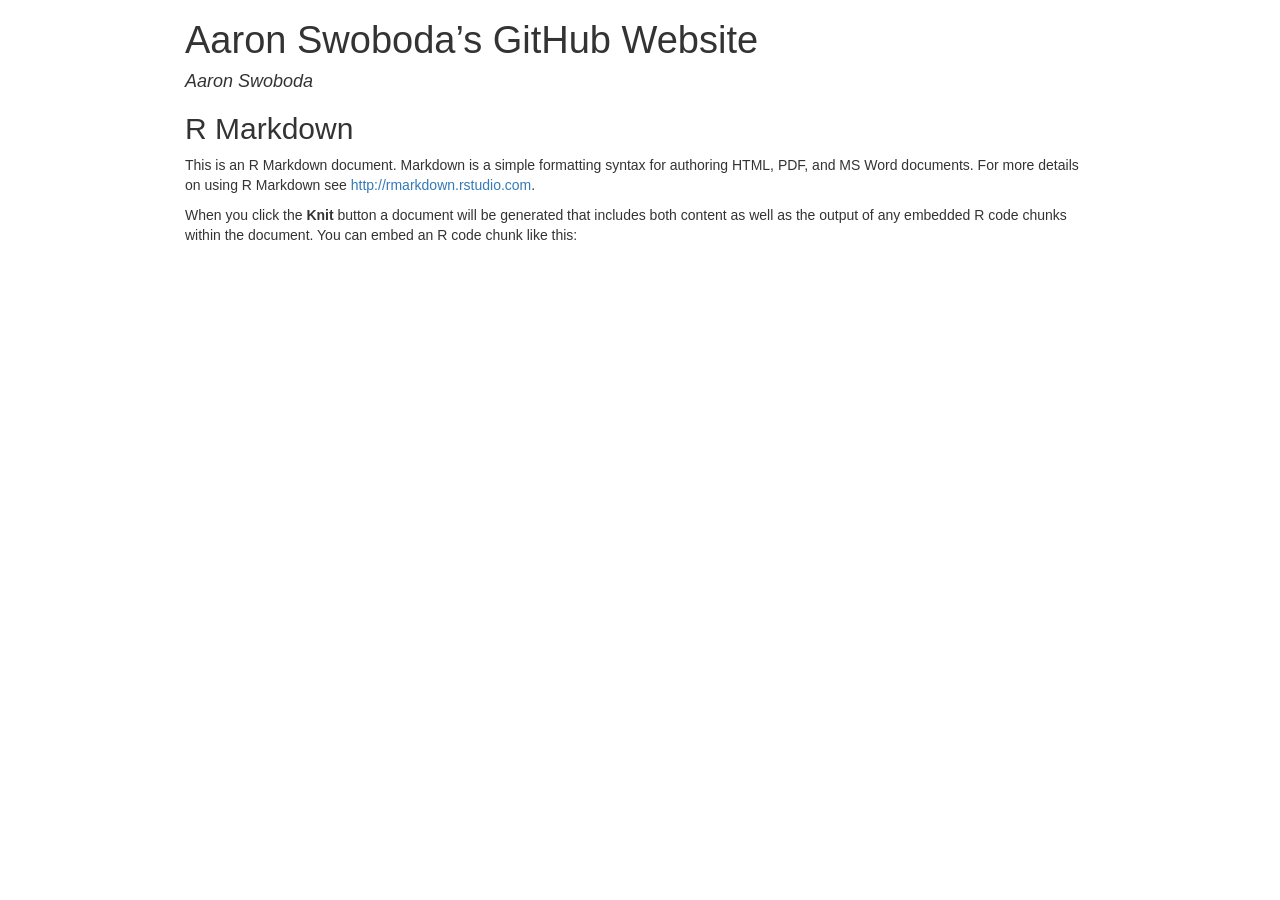
==== index.html @ ab2918bc "initial index.html commit" ====
<!DOCTYPE html>

<html xmlns="http://www.w3.org/1999/xhtml">

<head>

<meta charset="utf-8">
<meta http-equiv="Content-Type" content="text/html; charset=utf-8" />
<meta name="generator" content="pandoc" />


<meta name="author" content="Aaron Swoboda" />


<title>Aaron Swoboda’s GitHub Website</title>

<script src="[data-uri]"></script>
<meta name="viewport" content="width=device-width, initial-scale=1" />
<link href="data:text/css;charset=utf-8,html%7Bfont%2Dfamily%3Asans%2Dserif%3B%2Dwebkit%2Dtext%2Dsize%2Dadjust%3A100%25%3B%2Dms%2Dtext%2Dsize%2Dadjust%3A100%25%7Dbody%7Bmargin%3A0%7Darticle%2Caside%2Cdetails%2Cfigcaption%2Cfigure%2Cfooter%2Cheader%2Chgroup%2Cmain%2Cmenu%2Cnav%2Csection%2Csummary%7Bdisplay%3Ablock%7Daudio%2Ccanvas%2Cprogress%2Cvideo%7Bdisplay%3Ainline%2Dblock%3Bvertical%2Dalign%3Abaseline%7Daudio%3Anot%28%5Bcontrols%5D%29%7Bdisplay%3Anone%3Bheight%3A0%7D%5Bhidden%5D%2Ctemplate%7Bdisplay%3Anone%7Da%7Bbackground%2Dcolor%3Atransparent%7Da%3Aactive%2Ca%3Ahover%7Boutline%3A0%7Dabbr%5Btitle%5D%7Bborder%2Dbottom%3A1px%20dotted%7Db%2Cstrong%7Bfont%2Dweight%3A700%7Ddfn%7Bfont%2Dstyle%3Aitalic%7Dh1%7Bmargin%3A%2E67em%200%3Bfont%2Dsize%3A2em%7Dmark%7Bcolor%3A%23000%3Bbackground%3A%23ff0%7Dsmall%7Bfont%2Dsize%3A80%25%7Dsub%2Csup%7Bposition%3Arelative%3Bfont%2Dsize%3A75%25%3Bline%2Dheight%3A0%3Bvertical%2Dalign%3Abaseline%7Dsup%7Btop%3A%2D%2E5em%7Dsub%7Bbottom%3A%2D%2E25em%7Dimg%7Bborder%3A0%7Dsvg%3Anot%28%3Aroot%29%7Boverflow%3Ahidden%7Dfigure%7Bmargin%3A1em%2040px%7Dhr%7Bheight%3A0%3B%2Dwebkit%2Dbox%2Dsizing%3Acontent%2Dbox%3B%2Dmoz%2Dbox%2Dsizing%3Acontent%2Dbox%3Bbox%2Dsizing%3Acontent%2Dbox%7Dpre%7Boverflow%3Aauto%7Dcode%2Ckbd%2Cpre%2Csamp%7Bfont%2Dfamily%3Amonospace%2Cmonospace%3Bfont%2Dsize%3A1em%7Dbutton%2Cinput%2Coptgroup%2Cselect%2Ctextarea%7Bmargin%3A0%3Bfont%3Ainherit%3Bcolor%3Ainherit%7Dbutton%7Boverflow%3Avisible%7Dbutton%2Cselect%7Btext%2Dtransform%3Anone%7Dbutton%2Chtml%20input%5Btype%3Dbutton%5D%2Cinput%5Btype%3Dreset%5D%2Cinput%5Btype%3Dsubmit%5D%7B%2Dwebkit%2Dappearance%3Abutton%3Bcursor%3Apointer%7Dbutton%5Bdisabled%5D%2Chtml%20input%5Bdisabled%5D%7Bcursor%3Adefault%7Dbutton%3A%3A%2Dmoz%2Dfocus%2Dinner%2Cinput%3A%3A%2Dmoz%2Dfocus%2Dinner%7Bpadding%3A0%3Bborder%3A0%7Dinput%7Bline%2Dheight%3Anormal%7Dinput%5Btype%3Dcheckbox%5D%2Cinput%5Btype%3Dradio%5D%7B%2Dwebkit%2Dbox%2Dsizing%3Aborder%2Dbox%3B%2Dmoz%2Dbox%2Dsizing%3Aborder%2Dbox%3Bbox%2Dsizing%3Aborder%2Dbox%3Bpadding%3A0%7Dinput%5Btype%3Dnumber%5D%3A%3A%2Dwebkit%2Dinner%2Dspin%2Dbutton%2Cinput%5Btype%3Dnumber%5D%3A%3A%2Dwebkit%2Douter%2Dspin%2Dbutton%7Bheight%3Aauto%7Dinput%5Btype%3Dsearch%5D%7B%2Dwebkit%2Dbox%2Dsizing%3Acontent%2Dbox%3B%2Dmoz%2Dbox%2Dsizing%3Acontent%2Dbox%3Bbox%2Dsizing%3Acontent%2Dbox%3B%2Dwebkit%2Dappearance%3Atextfield%7Dinput%5Btype%3Dsearch%5D%3A%3A%2Dwebkit%2Dsearch%2Dcancel%2Dbutton%2Cinput%5Btype%3Dsearch%5D%3A%3A%2Dwebkit%2Dsearch%2Ddecoration%7B%2Dwebkit%2Dappearance%3Anone%7Dfieldset%7Bpadding%3A%2E35em%20%2E625em%20%2E75em%3Bmargin%3A0%202px%3Bborder%3A1px%20solid%20silver%7Dlegend%7Bpadding%3A0%3Bborder%3A0%7Dtextarea%7Boverflow%3Aauto%7Doptgroup%7Bfont%2Dweight%3A700%7Dtable%7Bborder%2Dspacing%3A0%3Bborder%2Dcollapse%3Acollapse%7Dtd%2Cth%7Bpadding%3A0%7D%40media%20print%7B%2A%2C%3Aafter%2C%3Abefore%7Bcolor%3A%23000%21important%3Btext%2Dshadow%3Anone%21important%3Bbackground%3A0%200%21important%3B%2Dwebkit%2Dbox%2Dshadow%3Anone%21important%3Bbox%2Dshadow%3Anone%21important%7Da%2Ca%3Avisited%7Btext%2Ddecoration%3Aunderline%7Da%5Bhref%5D%3Aafter%7Bcontent%3A%22%20%28%22%20attr%28href%29%20%22%29%22%7Dabbr%5Btitle%5D%3Aafter%7Bcontent%3A%22%20%28%22%20attr%28title%29%20%22%29%22%7Da%5Bhref%5E%3D%22javascript%3A%22%5D%3Aafter%2Ca%5Bhref%5E%3D%22%23%22%5D%3Aafter%7Bcontent%3A%22%22%7Dblockquote%2Cpre%7Bborder%3A1px%20solid%20%23999%3Bpage%2Dbreak%2Dinside%3Aavoid%7Dthead%7Bdisplay%3Atable%2Dheader%2Dgroup%7Dimg%2Ctr%7Bpage%2Dbreak%2Dinside%3Aavoid%7Dimg%7Bmax%2Dwidth%3A100%25%21important%7Dh2%2Ch3%2Cp%7Borphans%3A3%3Bwidows%3A3%7Dh2%2Ch3%7Bpage%2Dbreak%2Dafter%3Aavoid%7D%2Enavbar%7Bdisplay%3Anone%7D%2Ebtn%3E%2Ecaret%2C%2Edropup%3E%2Ebtn%3E%2Ecaret%7Bborder%2Dtop%2Dcolor%3A%23000%21important%7D%2Elabel%7Bborder%3A1px%20solid%20%23000%7D%2Etable%7Bborder%2Dcollapse%3Acollapse%21important%7D%2Etable%20td%2C%2Etable%20th%7Bbackground%2Dcolor%3A%23fff%21important%7D%2Etable%2Dbordered%20td%2C%2Etable%2Dbordered%20th%7Bborder%3A1px%20solid%20%23ddd%21important%7D%7D%40font%2Dface%7Bfont%2Dfamily%3A%27Glyphicons%20Halflings%27%3Bsrc%3Aurl%28data%3Aapplication%2Fvnd%2Ems%2Dfontobject%3Bbase64%2Cn04AAEFNAAACAAIABAAAAAAABQAAAAAAAAABAJABAAAEAExQAAAAAAAAAAIAAAAAAAAAAAEAAAAAAAAAJxJ%[base64]%2FSEdmjKHUbyow8ATBE40IvWA3vTu8LiABDQ%2BpexwUMcm1SMnNryctQSiI1K5ZnbOlXKmnVV5YvRe6RnNMFNCOs1KNVpn6yZhCJkRtVRNzEufeIq7HgSrcx4S8h%2Fv4vnrrKc6oCNxmSk2uKlZQHBii6iKFoH0746ThvkO1kJHlxjrkxs%2BLWORaDQBEtiYJIR5IB9Bi1UyL4Rmr0BNigNkMzlKQmnofBHviqVzUxwdMb3NdCn69hy%2BpRYVKGVS%2F1tnsqv4LL7wCCPZZAZPT4aCShHjHJVNuXbmMrY5LeQaGnvAkXlVrJgKRAUdFjrWEah9XebPeQMj7KS7DIBAFt8ycgC5PLGUOHSE3ErGZCiViNLL5ZARfywnCoZaKQCu6NuFX42AEeKtKUGnr%2FCm2Cy8tpFhBPMW5Fxi4Qm4TkDWh4IWFDClhU2hRWosUWqcKLlgyXB%2BlSHaWaHiWlBAR8SeSgSPCQxdVQgzUixWKSTrIQEbU94viDctkvX%2BVSjJuUmV8L4CXShI11esnp0pjWNZIyxKHS4wVQ2ime1P4RnhvGw0aDN1OLAXGERsB7buFpFGGBAre4QEQR0HOIO5oYH305G%2BKspT%2FFupEGGafCCwxSe6ZUa%2B073rXHnNdVXE6eWvibUS27XtRzkH838mYLMBmYysZTM0EM3A1fbpCBYFccN1B%2FEnCYu%2FTgCGmr7bMh8GfYL%2BBfcLvB0gRagC09w9elfldaIy%2FhNCBLRgBgtCC7jAF63wLSMAfbfAlEggYU0bUA7ACCJmTDpEmJtI78w4%2FBO7dN7JR7J7ZvbYaUbaILSQsRBiF3HGk5fEg6p9unwLvn98r%2BvnsV%2B372uf1xBLq4qU%2F45fTuqaAP%2BpssmCCCTF0mhEow8ZXZOS8D7Q85JsxZ%2BAzok7B7O%2Ff6J8AzYBySZQB%2FQHYUSA%2BEeQhEWiS6AIQzgcsDiER4MjgMBAWDV4AgQ3g1eBgIdweCQmCjJEMkJ%2BPKRWyFHHmg1Wi%2F6xzUgA0LREoKJChwnQa9B%2B5RQZRB3IlBlkAnxyQNaANwHMowzlYSMCBgnbpzvqpl0iTJNCQidDI9ZrSYNIRBhHtUa5YHMHxyGEik9hDE0AKj72AbTCaxtHPUaKZdAZSnQTyjGqGLsmBStCejApUhg4uBMU6mATujEl%2BKdDPbI6Ag4vLr%2BhjY6lbjBeoLKnZl0UZgRX8gTySOeynZVz1wOq7e1hFGYIq%2BMhrGxDLak0PrwYzSXtcuyhXEhwOYofiW%2BEcI%2Fjw8P6IY6ed%2BetAbuqKp5QIapT77LnAe505lMuqL79a0ut4rWexzFttsOsLDy7zvtQzcq3U1qabe7tB0wHWVXji%2BzDbo8x8HyIRUbXnwUcklFv51fvTymiV%2BMXLSmGH9d9%2BaXpD5X6lao41anWGig7IwIdnoBY2ht%2FpO9mClLo4NdXHAsefqWUKlXJkbqPOFhMoR4aiA1BXqhRNbB2Xwi%2B7u%2FjpAoOpKJ0UX24EsrzMfHXViakCNcKjBxuQX8BO0ZqjJ3xXzf%2B61t2VXOSgJ8xu65QKgtN6FibPmPYsXbJRHHqbgATcSZxBqGiDiU4NNNsYBsKD0MIP%2FOfKnlk%2FLkaid%[base64]%2FgFtuW0wR4cgd%2BZKesSV7QkNE2kw6AV4hoIuC02LGmTomyf8PiO6CZzOTLTPQ%2BHW06H%2Btx%2BbQ8LmDYg1pTFrp2oJXgkZTyeRJZM0C8aE2LpFrNVDuhARsN543%2FFV6klQ6Tv1OoZGXLv0igKrl%2FCmJxRmX7JJbJ998VSIPQRyDBICzl4JJlYHbdql30NvYcOuZ7a10uWRrgoieOdgIm4rlq6vNOQBuqESLbXG5lzdJGHw2m0sDYmODXbYGTfSTGRKpssTO95fothJCjUGQgEL4yKoGAF%2F0SrpUDNn8CBgBcSDQByAeNkCXp4S4Ro2Xh4OeaGRgR66PVOsU8bc6TR5%[base64]%2F1SgRCJ1dk4UdBT7OoyuNgLs0oCd8RnrEIb6QdMxT2QjD4zMrJkfgx5aDMcA4orsTtKCqWb%2FVeyceqa5OGSmB28YwH4rFbkQaLoUN8OQQYnD3w2eXpI4ScQfbCUZiJ4yMOIKLyyTc7BQ4uXUw6Ee6%2FxM%2B4Y67ngNBknxIPwuppgIhFcwJyr6EIj%2BLzNj%2FmfR2vhhRlx0BILZoAYruF0caWQ7YxO66UmeguDREAFHYuC7HJviRgVO6ruJH59h%2FC%2FPkgSle8xNzZJULLWq9JMDTE2fjGE146a1Us6PZDGYle6ldWRqn%2FpdpgHKNGrGIdkRK%2BKPETT9nKT6kLyDI8xd9A1FgWmXWRAIHwZ37WyZHOVyCadJEmMVz0MadMjDrPho%2BEIochkVC2xgGiwwsQ6DMv2P7UXqT4x7CdcYGId2BJQQa85EQKmCmwcRejQ9Bm4oATENFPkxPXILHpMPUyWTI5rjNOsIlmEeMbcOCEqInpXACYQ9DDxmFo9vcmsDblcMtg4tqBerNngkIKaFJmrQAPnq1dEzsMXcwjcHdfdCibcAxxA%2Bq%2Fj9m3LM%2FO7WJka4tSidVCjsvo2lQ%2F2ewyoYyXwAYyr2PlRoR5MpgVmSUIrM3PQxXPbgjBOaDQFIyFMJvx3Pc5RSYj12ySVF9fwFPQu2e2KWVoL9q3Ayv3IzpGHUdvdPdrNUdicjsTQ2ISy7QU3DrEytIjvbzJnAkmANXjAFERA0MUoPF3%2F5KFmW14bBNOhwircYgMqoDpUMcDtCmBE82QM2YtdjVLB4kBuKho%2FbcwQdeboqfQartuU3CsCf%2BcXkgYAqp%2F0Ee3RorAZt0AvvOCSI4JICIlGlsV0bsSid%2FNIEALAAzb6HAgyWHBps6xAOwkJIGcB82CxRQq4sJf3FzA70A%2BTRqcqjEMETCoez3mkPcpnoALs0ugJY8kQwrC%[base64]%2FWDHA60cYFaI%2FPjpzquUqdaYGcIq%2BmLez3WLFFCtNBN2QJcrlcoELgiPku5R5dSlJFaCEqEZle1AQzAKC%2B1SotMcBNyQUFuRHRF6OlimSBgjZeTBCwLyc6A%2BP%2FoFRchXTz5ADknYJHxzrJ5pGuIKRQISU6WyKTBBjD8WozmVYWIsto1AS5rxzKlvJu4E%2FvwOiKxRtCWsDM%2BeTHUrmwrCK5BIfMzGkD%2B0Fk5LzBs0jMYXktNDblB06LMNJ09U8pzSLmo14MS0OMjcdrZ31pyQqxJJpRImlSvfYAK8inkYU52QY2FPEVsjoWewpwhRp5yAuNpkqhdb7ku9Seefl2D0B8SMTFD90xi4CSOwwZy9IKkpMtI3FmFUg3%2FkFutpQGNc3pCR7gvC4sgwbupDu3DyEN%2BW6YGLNM21jpB49irxy9BSlHrVDlnihGKHwPrbVFtc%2Bh1rVQKZduxIyojccZIIcOCmhEnC7UkY68WXKQgLi2JCDQkQWJRQuk60hZp0D3rtCTINSeY9Ej2kIKYfGxwOs4j9qMM7fYZiipzgcf7TamnehqdhsiMiCawXnz4xAbyCkLAx5EGbo3Ax1u3dUIKnTxIaxwQTHehPl3V491H0%2BbC5zgpGz7Io%2BmjdhKlPJ01EeMpM7UsRJMi1nGjmJg35i6bQBAAxjO%2FENJubU2mg3ONySEoWklCwdABETcs7ck3jgiuU9pcKKpbgn%2B3YlzV1FzIkB6pmEDOSSyDfPPlQskznctFji0kpgZjW5RZe6x9kYT4KJcXg0bNiCyif%2BpZACCyRMmYsfiKmN9tSO65F0R2OO6ytlEhY5Sj6uRKfFxw0ijJaAx%2Fk3QgnAFSq27%2F2i4GEBA%2BUvTJKK%2F9eISNvG46Em5RZfjTYLdeD8kdXHyrwId%2FDQZUaMCY4gGbke2C8vfjgV%2FY9kkRQOJIn%2FxM9INZSpiBnqX0Q9GlQPpPKAyO5y%2BW5NMPSRdBCUlmuxl40ZfMCnf2Cp044uI9WLFtCi4YVxKjuRCOBWIb4XbIsGdbo4qtMQnNOQz4XDSui7W%2FN6l54qOynCqD3DpWQ%2BmpD7C40D8BZEWGJX3tlAaZBMj1yjvDYKwCJBa201u6nBKE5UE%2B7QSEhCwrXfbRZylAaAkplhBWX50dumrElePyNMRYUrC99UmcSSNgImhFhDI4BXjMtiqkgizUGCrZ8iwFxU6fQ8GEHCFdLewwxYWxgScAYMdMLmcZR6b7rZl95eQVDGVoUKcRMM1ixXQtXNkBETZkVVPg8LoSrdetHzkuM7DjZRHP02tCxA1fmkXKF3VzfN1pc1cv%2F8lbTIkkYpqKM9VOhp65ktYk%2BQ46myFWBapDfyWUCnsnI00QTBQmuFjMZTcd0V2NQ768Fhpby04k2IzNR1wKabuGJqYWwSly6ocMFGTeeI%2BejsWDYgEvr66QgqdcIbFYDNgsm0x9UHY6SCd5%2B7tpsLpKdvhahIDyYmEJQCqMqtCF6UlrE5GXRmbu%[base64]%2FiOmsLtHSWNUWEGk9hScMPShasUA1AcHOtRZlqMeQ0OzYS9vQvYUjOLrzP07BUAFikcJNMi7gIxEw4pL1G54TcmmmoAQ5s7TGWErJZ2Io4yQ0ljRYhL8H5e62oDtLF8aDpnIvZ5R3GWJyAugdiiJW9hQAVTsnCBHhwu7rkBlBX6r3b7ejEY0k5GGeyKv66v%2B6dg7mcJTrWHbtMywbedYqCQ0FPwoytmSWsL8WTtChZCKKzEF7vP6De4x2BJkkniMgSdWhbeBSLtJZR9CTHetK1xb34AYIJ37OegYIoPVbXgJ%2FqDQK%2BbfCtxQRVKQu77WzOoM6SGL7MaZwCGJVk46aImai9fmam%2BWpHG%2B0BtQPWUgZ7RIAlPq6lkECUhZQ2gqWkMYKcYMYaIc4gYCDFHYa2d1nzp3%2BJ1eCBay8IYZ0wQRKGAqvCuZ%2FUgbQPyllosq%2BXtfKIZOzmeJqRazpmmoP%2F76YfkjzV2NlXTDSBYB04SVlNQsFTbGPk1t%2FI4Jktu0XSgifO2ozFOiwd%2F0SssJDn0dn4xqk4GDTTKX73%2FwQyBLdqgJ%2BWx6AQaba3BA9CKEzjtQYIfAsiYamapq80LAamYjinlKXUkxdpIDk0puXUEYzSalfRibAeDAKpNiqQ0FTwoxuGYzRnisyTotdVTclis1LHRQCy%2FqqL8oUaQzWRxilq5Mi0IJGtMY02cGLD69vGjkj3p6pGePKI8bkBv5evq8SjjyU04vJR2cQXQwSJyoinDsUJHCQ50jrFTT7yRdbdYQMB3MYCb6uBzJ9ewhXYPAIZSXfeEQBZZ3GPN3Nbhh%2FwkvAJLXnQMdi5NYYZ5GHE400GS5rXkOZSQsdZgIbzRnF9ueLnsfQ47wHAsirITnTlkCcuWWIUhJSbpM3wWhXNHvt2xUsKKMpdBSbJnBMcihkoDqAd1Zml%2FR4yrzow1Q2A5G%2Bkzo%2FRhRxQS2lCSDRV8LlYLBOOoo1bF4jwJAwKMK1tWLHlu9i0j4Ig8qVm6wE1DxXwAwQwsaBWUg2pOOol2dHxyt6npwJEdLDDVYyRc2D0HbcbLUJQj8gPevQBUBOUHXPrsAPBERICpnYESeu2OHotpXQxRGlCCtLdIsu23MhZVEoJg8Qumj%2FUMMc34IBqTKLDTp76WzL%2FdMjCxK7MjhiGjeYAC%2Fkj%2FjY%2FRde7hpSM1xChrog6yZ7OWTuD56xBJnGFE%2BpT2ElSyCnJcwVzCjkqeNLfMEJqKW0G7OFIp0G%2B9mh50I9o8k1tpCY0xYqFNIALgIfc2me4n1bmJnRZ89oepgLPT0NTMLNZsvSCZAc3TXaNB07vail36%2FdBySis4m9%2FDR8izaLJW6bWCkVgm5T%2Bius3ZXq4xI%2BGnbveLbdRwF2mNtsrE0JjYc1AXknCOrLSu7Te%2Fr4dPYMCl5qtiHNTn%2BTPbh1jCBHH%2BdMJNhwNgs3nT%2BOhQoQ0vYif56BMG6WowAcHR3DjQolxLzyVekHj00PBAaW7IIAF1EF%2BuRIWyXjQMAs2chdpaKPNaB%2BkSezYt0%2BCA04sOg5vx8Fr7Ofa9sUv87h7SLAUFSzbetCCZ9pmyLt6l6%2FTzoA1%2FZBG9bIUVHLAbi%2FkdBFgYGyGwRQGBpkqCEg2ah9UD6EedEcEL3j4y0BQQCiExEnocA3SZboh%2Bepgd3YsOkHskZwPuQ5OoyA0fTA5AXrHcUOQF%2BzkJHIA7PwCDk1gGVmGUZSSoPhNf%2BTklauz98QofOlCIQ%2FtCD4dosHYPqtPCXB3agggQQIqQJsSkB%2Bqn0rkQ1toJjON%2FOtCIB9RYv3PqRA4C4U68ZMlZn6BdgEvi2ziU%2BTQ6NIw3ej%2BAtDwMGEZk7e2IjxUWKdAxyaw9OCwSmeADTPPleyk6UhGDNXQb%2B%2BW6Uk4q6F7%2Frg6WVTo82IoCxSIsFDrav4EPHphD3u4hR53WKVvYZUwNCCeM4PMBWzK%2BEfIthZOkuAwPo5C5jgoZgn6dUdvx5rIDmd58cXXdKNfw3l%2BwM2UjgrDJeQHhbD7HW2QDoZMCujgIUkk5Fg8VCsdyjOtnGRx8wgKRPZN5dR0zPUyfGZFVihbFRniXZFOZGKPnEQzU3AnD1KfR6weHW2XS6KbPJxUkOTZsAB9vTVp3Le1F8q5l%2BDMcLiIq78jxAImD2pGFw0VHfRatScGlK6SMu8leTmhUSMy8Uhdd6xBiH3Gdman4tjQGLboJfqz6fL2WKHTmrfsKZRYX6BTDjDldKMosaSTLdQS7oDisJNqAUhw1PfTlnacCO8vl8706Km1FROgLDmudzxg%2BEWTiArtHgLsRrAXYWdB0NmToNCJdKm0KWycZQqb%2BMw76Qy29iQ5up%2FX7oyw8QZ75kP5F6iJAJz6KCmqxz8fEa%2FxnsMYcIO%2FvEkGRuMckhr4rIeLrKaXnmIzlNLxbFspOphkcnJdnz%2FChp%2FVlpj2P7jJQmQRwGnltkTV5dbF9fE3%2FfxoSqTROgq9wFUlbuYzYcasE0ouzBo%2BdDCDzxKAfhbAZYxQiHrLzV2iVexnDX%2FQnT1fsT%2Fxuhu1ui5qIytgbGmRoQkeQooO8eJNNZsf0iALur8QxZFH0nCMnjerYQqG1pIfjyVZWxhVRznmmfLG00BcBWJE6hzQWRyFknuJnXuk8A5FRDCulwrWASSNoBtR%2BCtGdkPwYN2o7DOw%2FVGlCZPusRBFXODQdUM5zeHDIVuAJBLqbO%2Ff9Qua%2BpDqEPk230Sob9lEZ8BHiCorjVghuI0lI4JDgHGRDD%2FprQ84B1pVGkIpVUAHCG%2Biz3Bn3qm2AVrYcYWhock4jso5%2BJ7HfHVj4WMIQdGctq3psBCVVzupQOEioBGA2Bk%2BUILT7%2BVoX5mdxxA5fS42gISQVi%2FHTzrgMxu0fY6hE1ocUwwbsbWcezrY2n6S8%2F6cxXkOH4prpmPuFoikTzY7T85C4T2XYlbxLglSv2uLCgFv8Quk%2FwdesUdWPeHYIH0R729JIisN9Apdd4eB10aqwXrPt%2BSu9mA8k8n1sjMwnfsfF2j3jMUzXepSHmZ%2FBfqXvzgUNQQWOXO8YEuFBh4QTYCkOAPxywpYu1VxiDyJmKVcmJPGWk%2Fgc3Pov02StyYDahwmzw3E1gYC9wkupyWfDqDSUMpCTH5e5N8B%2F%2FlHiMuIkTNw4USHrJU67bjXGqNav6PBuQSoqTxc8avHoGmvqNtXzIaoyMIQIiiUHIM64cXieouplhNYln7qgc4wBVAYR104kO%2BCvKqsg4yIUlFNThVUAKZxZt1XA34h3TCUUiXVkZ0w8Hh2R0Z5L0b4LZvPd%2Fp1gi%2F07h8qfwHrByuSxglc9cI4QIg2oqvC%2Fqm0i7tjPLTgDhoWTAKDO2ONW5oe%2B%2FeKB9vZB8K6C25yCZ9RFVMnb6NRdRjyVK57CHHSkJBfnM2%2Fj4ODUwRkqrtBBCrDsDpt8jhZdXoy%2F1BCqw3sSGhgGGy0a5Jw6BP%2FTExoCmNFYjZl248A0osgPyGEmRA%2BfAsqPVaNAfytu0vuQJ7rk3J4kTDTR2AlCHJ5cls26opZM4w3jMULh2YXKpcqGBtuleAlOZnaZGbD6DHzMd6i2oFeJ8z9XYmalg1Szd%2FocZDc1C7Y6vcALJz2lYnTXiWEr2wawtoR4g3jvWUU2Ngjd1cewtFzEvM1NiHZPeLlIXFbBPawxNgMwwAlyNSuGF3zizVeOoC9bag1qRAQKQE%2FEZBWC2J8mnXAN2aTBboZ7HewnObE8CwROudZHmUM5oZ%2FUgd%2FJZQK8lvAm43uDRAbyW8gZ%2BZGq0EVerVGUKUSm%2FIdn8AQHdR4m7bue88WBwft9mSCeMOt1ncBwziOmJYI2ZR7ewNMPiCugmSsE4EyQ%2BQATJG6qORMGd4snEzc6B4shPIo4G1T7PgSm8PY5eUkPdF8JZ0VBtadbHXoJgnEhZQaODPj2gpODKJY5Yp4DOsLBFxWbvXN755KWylJm%2BoOd4zEL9Hpubuy2gyyfxh8oEfFutnYWdfB8PdESLWYvSqbElP9qo3u6KTmkhoacDauMNNjj0oy40DFV7Ql0aZj77xfGl7TJNHnIwgqOkenruYYNo6h724%2BzUQ7%2BvkCpZB%2BpGA562hYQiDxHVWOq0oDQl%2FQsoiY%2BcuI7iWq%2FZIBtHcXJ7kks%2Bh2fCNUPA82BzjnqktNts%2BRLdk1VSu%2BtqEn7QZCCsvEqk6FkfiOYkrsw092J8jsfIuEKypNjLxrKA9kiA19mxBD2suxQKCzwXGws7kEJvlhUiV9tArLIdZW0IORcxEzdzKmjtFhsjKy%2F44XYXdI5noQoRcvjZ1RMPACRqYg2V1%2BOwOepcOknRLLFdYgTkT5UApt%2FJhLM3jeFYprZV%2BZow2g8fP%2BU68hkKFWJj2yBbKqsrp25xkZX1DAjUw52IMYWaOhab8Kp05VrdNftqwRrymWF4OQSjbdfzmRZirK8FMJELEgER2PHjEAN9pGfLhCUiTJFbd5LBkOBMaxLr%2FA1SY9dXFz4RjzoU9ExfJCmx%2FI9FKEGT3n2cmzl2X42L3Jh%2BAbQq6sA%2BSs1kitoa4TAYgKHaoybHUDJ51oETdeI%2F9ThSmjWGkyLi5QAGWhL0BG1UsTyRGRJOldKBrYJeB8ljLJHfATWTEQBXBDnQexOHTB%2BUn44zExFE4vLytcu5NwpWrUxO%2F0ZICUGM7hGABXym0V6ZvDST0E370St9MIWQOTWngeoQHUTdCJUP04spMBMS8LSker9cReVQkULFDIZDFPrhTzBl6sed9wcZQTbL%2BBDqMyaN3RJPh%2Fanbx%2BIv%2BqgQdAa3M9Z5JmvYlh4qop%2BHo1F1W5gbOE9YKLgAnWytXElU4G8GtW47lhgFE6gaSs%2Bgs37sFvi0PPVvA5dnCBgILTwoKd%2F%2BDoL9F6inlM7H4rOTzD79KJgKlZO%2FZgt22UsKhrAaXU5ZcLrAglTVKJEmNJvORGN1vqrcfSMizfpsgbIe9zno%2BgBoKVXgIL%2FVI8dB1O5o%2FR3Suez%2FgD7M781ShjKpIIORM%2FnxG%2BjjhhgPwsn2IoXsPGPqYHXA63zJ07M2GPEykQwJBYLK808qYxuIew4frk52nhCsnCYmXiR6CuapvE1IwRB4%2FQftDbEn%2BAucIr1oxrLabRj9q4ae0%2BfXkHnteAJwXRbVkR0mctVSwEbqhJiMSZUp9DNbEDMmjX22m3ABpkrPQQTP3S1sib5pD2VRKRd%2BeNAjLYyT0hGrdjWJZy24OYXRoWQAIhGBZRxuBFMjjZQhpgrWo8SiFYbojcHO8V5DyscJpLTHyx9Fimassyo5U6WNtquUMYgccaHY5amgR3PQzq3ToNM5ABnoB9kuxsebqmYZm0R9qxJbFXCQ1UPyFIbxoUraTJFDpCk0Wk9GaYJKz%2F6oHwEP0Q14lMtlddQsOAU9zlYdMVHiT7RQP3XCmWYDcHCGbVRHGnHuwzScA0BaSBOGkz3lM8CArjrBsyEoV6Ys4qgDK3ykQQPZ3hCRGNXQTNNXbEb6tDiTDLKOyMzRhCFT%2BmAUmiYbV3YQVqFVp9dorv%2BTsLeCykS2b5yyu8AV7IS9cxcL8z4Kfwp%2BxJyYLv1OsxQCZwTB4a8BZ%2F5EdxTBJthApqyfd9u3ifr%2FWILTqq5VqgwMT9SOxbSGWLQJUUWCVi4k9tho9nEsbUh7U6NUsLmkYFXOhZ0kmamaJLRNJzSj%2Fqn4Mso6zb6iLLBXoaZ6AqeWCjHQm2lztnejYYM2eubnpBdKVLORZhudH3JF1waBJKA9%2BW8EhMj3Kzf0L4vi4k6RoHh3Z5YgmSZmk6ns4fjScjAoL8GoOECgqgYEBYUGFVO4FUv4%2FYtowhEmTs0vrvlD%2FCrisnoBNDAcUi%2FteY7OctFlmARQzjOItrrlKuPO6E2Ox93L4O%2F4DcgV%2FdZ7qR3VBwVQxP1GCieA4RIpweYJ5FoYrHxqRBdJjnqbsikA2Ictbb8vE1GYIo9dacK0REgDX4smy6GAkxlH1yCGGsk%2BtgiDhNKuKu3yNrMdxafmKTF632F8Vx4BNK57GvlFisrkjN9WDAtjsWA0ENT2e2nETUb%2Fn7qwhvGnrHuf5bX6Vh%2Fn3xffU3PeHdR%2BFA92i6ufT3AlyAREoNDh6chiMWTvjKjHDeRhOa9YkOQRq1vQXEMppAQVwHCuIcV2g5rBn6GmZZpTR7vnSD6ZmhdSl176gqKTXu5E%2BYbfL0adwNtHP7dT7t7b46DVZIkzaRJOM%2BS6KcrzYVg%2BT3wSRFRQashjfU18NutrKa%2F7PXbtuJvpIjbgPeqd%2BpjmRw6YKpnANFSQcpzTZgpSNJ6J7uiagAbir%2F8tNXJ%2FOsOnRh6iuIexxrmkIneAgz8QoLmiaJ8sLQrELVK2yn3wOHp57BAZJhDZjTBzyoRAuuZ4eoxHruY1pSb7qq79cIeAdOwin4GdgMeIMHeG%2BFZWYaiUQQyC5b50zKjYw97dFjAeY2I4Bnl105Iku1y0lMA1ZHolLx19uZnRdILcXKlZGQx%2FGdEqSsMRU1BIrFqRcV1qQOOHyxOLXEGcbRtAEsuAC2V4K3p5mFJ22IDWaEkk9ttf5Izb2LkD1MnrSwztXmmD%2FQi%2FEmVEFBfiKGmftsPwVaIoZanlKndMZsIBOskFYpDOq3QUs9aSbAAtL5Dbokus2G4%2FasthNMK5UQKCOhU97oaOYNGsTah%2BjfCKsZnTRn5TbhFX8ghg8CBYt%2FBjeYYYUrtUZ5jVij%2Fop7V5SsbA4mYTOwZ46hqdpbB6Qvq3AS2HHNkC15pTDIcDNGsMPXaBidXYPHc6PJAkRh29Vx8KcgX46LoUQBhRM%2B3SW6Opll%2FwgxxsPgKJKzr5QCmwkUxNbeg6Wj34SUnEzOemSuvS2OetRCO8Tyy%2BQbSKVJcqkia%2BGvDefFwMOmgnD7h81TUtMn%2BmRpyJJ349HhAnoWFTejhpYTL9G8N2nVg1qkXBeoS9Nw2fB27t7trm7d%2FQK7Cr4uoCeOQ7%2F8JfKT77KiDzLImESHw%2F0wf73QeHu74hxv7uihi4fTX%2BXEwAyQG3264dwv17aJ5N335Vt9sdrAXhPOAv8JFvzqyYXwfx8WYJaef1gMl98JRFyl5Mv5Uo%2FoVH5ww5OzLFsiTPDns7fS6EURSSWd%2F92BxMYQ8sBaH%2Bj%2BwthQPdVgDGpTfi%2BJQIWMD8xKqULliRH01rTeyF8x8q%2FGBEEEBrAJMPf25UQwi0b8tmqRXY7kIvNkzrkvRWLnxoGYEJsz8u4oOyMp8cHyaybb1HdMCaLApUE%2B%2F7xLIZGP6H9xuSEXp1zLIdjk5nBaMuV%2FyTDRRP8Y2ww5RO6d2D94o%2B6ucWIqUAvgHIHXhZsmDhjVLczmZ3ca0Cb3PpKwt2UtHVQ0BgFJsqqTsnzZPlKahRUkEu4qmkJt%2Bkqdae76ViWe3STan69yaF9%2BfESD2lcQshLHWVu4ovItXxO69bqC5p1nZLvI8NdQB9s9UNaJGlQ5mG947ipdDA0eTIw%2FA1zEdjWquIsQXXGIVEH0thC5M%2BW9pZe7IhAVnPJkYCCXN5a32HjN6nsvokEqRS44tGIs7s2LVTvcrHAF%2BRVmI8L4HUYk4x%2B67AxSMJKqCg8zrGOgvK9kNMdDrNiUtSWuHFpC8%2Fp5qIQrEo%2FH%2B1l%2F0cAwQ2nKmpWxKcMIuHY44Y6DlkpO48tRuUGBWT0FyHwSKO72Ud%2BtJUfdaZ4CWNijzZtlRa8%2BCkmO%2FEwHYfPZFU%2FhzjFWH7vnzHRMo%2BaF9u8qHSAiEkA2HjoNQPEwHsDKOt6hOoK3Ce%2F%2B%2F9boMWDa44I6FrQhdgS7OnNaSzwxWKZMcyHi6LN4WC6sSj0qm2PSOGBTvDs%2FGWJS6SwEN%2FULwpb4LQo9fYjUfSXRwZkynUazlSpvX9e%2BG2zor8l%2BYaMxSEomDdLHGcD6YVQPegTaA74H8%2BV4WvJkFUrjMLGLlvSZQWvi8%2FQA7yzQ8GPno%2F%2F5SJHRP%2FOqKObPCo81s%2F%2B6WgLqykYpGAgQZhVDEBPXWgU%2FWzFZjKUhSFInufPRiMAUULC6T11yL45ZrRoB4DzOyJShKXaAJIBS9wzLYIoCEcJKQW8GVCx4fihqJ6mshBUXSw3wWVj3grrHQlGNGhIDNNzsxQ3M%2BGWn6ASobIWC%2BLbYOC6UpahVO13Zs2zOzZC8z7FmA05JhUGyBsF4tsG0drcggIFzgg%2Fkpf3%2BCnAXKiMgIE8Jk%2FMhpkc8DUJEUzDSnWlQFme3d0sHZDrg7LavtsEX3cHwjCYA17pMTfx8Ajw9hHscN67hyo%2BRJQ4458RmPywXykkVcW688oVUrQhahpPRvTWPnuI0B%2BSkQu7dCyvLRyFYlC1LG1gRCIvn3rwQeINzZQC2KXq31FaR9UmVV2QeGVqBHjmE%2BVMd3b1fhCynD0pQNhCG6%2FWCDbKPyE7NRQzL3BzQAJ0g09aUzcQA6mUp9iZFK6Sbp%2FYbHjo%2B%2B7%2FWj8S4YNa%2BZdqAw1hDrKWFXv9%2BzaXpf8ZTDSbiqsxnwN%2FCzK5tPkOr4tRh2kY3Bn9JtalbIOI4b3F7F1vPQMfoDcdxMS8CW9m%2FNCW%2FHILTUVWQIPiD0j1A6bo8vsv6P1hCESl2abrSJWDrq5sSzUpwoxaCU9FtJyYH4QFMxDBpkkBR6kn0LMPO%2B5EJ7Z6bCiRoPedRZ%2FP0SSdii7ZnPAtVwwHUidcdyspwncz5uq6vvm4IEDbJVLUFCn%2FLvIHfooUBTkFO130FC7CmmcrKdgDJcid9mvVzsDSibOoXtIf9k6ABle3PmIxejodc4aob0QKS432srrCMndbfD454q52V01G4q913mC5HOsTzWF4h2No1av1VbcUgWAqyoZl%2B11PoFYnNv2HwAODeNRkHj%2B8SF1fcvVBu6MrehHAZK1Gm69ICcTKizykHgGFx7QdowTVAsYEF2tVc0Z6wLryz2FI1sc5By2znJAAmINndoJiB4sfPdPrTC8RnkW7KRCwxC6YvXg5ahMlQuMpoCSXjOlBy0Kij%2BbsCYPbGp8BdCBiLmLSAkEQRaieWo1SYvZIKJGj9Ur%2FeWHjiB7SOVdqMAVmpBvfRiebsFjger7DC%2B8kRFGtNrTrnnGD2GAJb8rQCWkUPYHhwXsjNBSkE6lGWUj5QNhK0DMNM2l%2BkXRZ0KLZaGsFSIdQz%2FHXDxf3%2FTE30%2BDgBKWGWdxElyLccJfEpjsnszECNoDGZpdwdRgCixeg9L4EPhH%2BRptvRMVRaahu4cySjS3P5wxAUCPkmn%2BrhyASpmiTaiDeggaIxYBmtLZDDhiWIJaBgzfCsAGUF1Q1SFZYyXDt9skCaxJsxK2Ms65dmdp5WAZyxik%2FzbrTQk5KmgxCg%2Ff45L0jywebOWUYFJQAJia7XzCV0x89rpp%2Ff3AVWhSPyTanqmik2SkD8A3Ml4NhIGLAjBXtPShwKYfi2eXtrDuKLk4QlSyTw1ftXgwqA2jUuopDl%2B5tfUWZNwBpEPXghzbBggYCw%2Fdhy0ntds2yeHCDKkF%2FYxQjNIL%2FF%2F37jLPHCKBO9ibwYCmuxImIo0ijV2Wbg3kSN2psoe8IsABv3RNFaF9uMyCtCYtqcD%2BqNOhwMlfARQUdJ2tUX%2BMNJqOwIciWalZsmEjt07tfa8ma4cji9sqz%2BQ9hWfmMoKEbIHPOQORbhQRHIsrTYlnVTNvcq1imqmmPDdVDkJgRcTgB8Sb6epCQVmFZe%2BjGDiNJQLWnfx%2BdrTKYjm0G8yH0ZAGMWzEJhUEQ4Maimgf%2Fbkvo8PLVBsZl152y5S8%2BHRDfZIMCbYZ1WDp4yrdchOJw8k6R%2B%2F2pHmydK4NIK2PHdFPHtoLmHxRDwLFb7eB%2BM4zNZcB9NrAgjVyzLM7xyYSY13ykWfIEEd2n5%2FiYp3ZdrCf7fL%2Ben%2BsIJu2W7E30MrAgZBD1rAAbZHPgeAMtKCg3NpSpYQUDWJu9bT3V7tOKv%2BNRiJc8JAKqqgCA%2FPNRBR7ChpiEulyQApMK1AyqcWnpSOmYh6yLiWkGJ2mklCSPIqN7UypWj3dGi5MvsHQ87MrB4VFgypJaFriaHivwcHIpmyi5LhNqtem4q0n8awM19Qk8BOS0EsqGscuuydYsIGsbT5GHnERUiMpKJl4ON7qjB4fEqlGN%2FhCky89232UQCiaeWpDYCJINXjT6xl4Gc7DxRCtgV0i1ma4RgWLsNtnEBRQFqZggCLiuyEydmFd7WlogpkCw5G1x4ft2psm3KAREwVwr1Gzl6RT7FDAqpVal34ewVm3VH4qn5mjGj%2BbYL1NgfLNeXDwtmYSpwzbruDKpTjOdgiIHDVQSb5%2FzBgSMbHLkxWWgghIh9QTFSDILixVwg0Eg1puooBiHAt7DzwJ7m8i8%2Fi%2BjHvKf0QDnnHVkVTIqMvIQImOrzCJwhSR7qYB5gSwL6aWL9hERHCZc4G2%2BJrpgHNB8eCCmcIWIQ6rSdyPCyftXkDlErUkHafHRlkOIjxGbAktz75bnh50dU7YHk%2BMz7wwstg6RFZb%2BTZuSOx1qqP5C66c0mptQmzIC2dlpte7vZrauAMm%2F7RfBYkGtXWGiaWTtwvAQiq2oD4YixPLXE2khB2FRaNRDTk%2B9sZ6K74Ia9VntCpN4BhJGJMT4Z5c5FhSepRCRWmBXqx%2BwhVZC4me4saDs2iNqXMuCl6iAZflH8fscC1sTsy4PHeC%2BXYuqMBMUun5YezKbRKmEPwuK%2BCLzijPEQgfhahQswBBLfg%[base64]%2BRCMlDDbElcjaROLDoualmUIQ88Kekk3iM4OQrADcxi3rJguS4MOIBIgKgXrjd1WkbCdqxJk%2F4efRIFsavZA7KvvJQqp3Iid5Z0NFc5aiMRzGN3vrpBzaMy4JYde3wr96PjN90AYOIbyp6T4zj8LoE66OGcX1Ef4Z3KoWLAUF4BTg7ug%2FAbkG5UNQXAMkQezujSHeir2uTThgd3gpyzDrbnEdDRH2W7U6PeRvBX1ZFMP5RM%2BZu6UUZZD8hDPHldVWntTCNk7To8IeOW9yn2wx0gmurwqC60AOde4r3ETi5pVMSDK8wxhoGAoEX9NLWHIR33VbrbMveii2jAJlrxwytTHbWNu8Y4N8vCCyZjAX%2FpcsfwXbLze2%2BD%2Bu33OGBoJyAAL3jn3RuEcdp5If8O%2Ba4NKWvxOTyDltG0IWoHhwVGe7dKkCWFT%2B%2Btm%2BhaBCikRUUMrMhYKZJKYoVuv%2FbsJzO8DwfVIInQq3g3BYypiz8baogH3r3GwqCwFtZnz4xMjAVOYnyOi5HWbFA8n0qz1OjSpHWFzpQOpvkNETZBGpxN8ybhtqV%2FDMUxd9uFZmBfKXMCn%2FSqkWJyKPnT6lq%2B4zBZni6fYRByJn6OK%2BOgPBGRAJluwGSk4wxjOOzyce%2FPKODwRlsgrVkdcsEiYrqYdXo0Er2GXi2GQZd0tNJT6c9pK1EEJG1zgDJBoTVuCXGAU8BKTvCO%2FcEQ1Wjk3Zzuy90JX4m3O5IlxVFhYkSUwuQB2up7jhvkm%2BbddRQu5F9s0XftGEJ9JSuSk%2BZachCbdU45fEqbugzTIUokwoAKvpUQF%2FCvLbWW5BNQFqFkJg2f30E%2F48StNe5QwBg8zz3YAJ82FZoXBxXSv4QDooDo79NixyglO9AembuBcx5Re3CwOKTHebOPhkmFC7wNaWtoBhFuV4AkEuJ0J%2B1pT0tLkvFVZaNzfhs%2FKd3%2BA9YsImlO4XK4vpCo%2FelHQi%2F9gkFg07xxnuXLt21unCIpDV%2BbbRxb7FC6nWYTsMFF8%2B1LUg4JFjVt3vqbuhHmDKbgQ4e%2BRGizRiO8ky05LQGMdL2IKLSNar0kNG7lHJMaXr5mLdG3nykgj6vB%2FKVijd1ARWkFEf3yiUw1v%2FWaQivVUpIDdSNrrKbjO5NPnxz6qTTGgYg03HgPhDrCFyYZTi3XQw3HXCva39mpLNFtz8AiEhxAJHpWX13gCTAwgm9YTvMeiqetdNQv6IU0hH0G%2BZManTqDLPjyrOse7WiiwOJCG%[base64]%2F6gQKuihPtiUtlCQVPohUgzfezTg8o1b3n9pNZeco1QucaoXe40Fa5JYhqdTspFmxGtW9h5ezLFZs3j%2FN46f%2BS2rjYNC2JySXrnSAFhvAkz9a5L3pza8eYKHNoPrvBRESpxYPJdKVUxBE39nJ1chrAFpy4MMkf0qKgYALctGg1DQI1kIymyeS2AJNT4X240d3IFQb%2F0jQbaHJ2YRK8A%2Bls6WMhWmpCXYG5jqapGs5%2FeOJErxi2%2F2KWVHiPellTgh%2FfNl%2F2KYPKb7DUcAg%2BmCOPQFCiU9Mq%2FWLcU1xxC8aLePFZZlE%2BPCLzf7ey46INWRw2kcXySR9FDgByXzfxiNKwDFbUSMMhALPFSedyjEVM5442GZ4hTrsAEvZxIieSHGSgkwFh%2FnFNdrrFD4tBH4Il7fW6ur4J8Xaz7RW9jgtuPEXQsYk7gcMs2neu3zJwTyUerHKSh1iTBkj2YJh1SSOZL5pLuQbFFAvyO4k1Hxg2h99MTC6cTUkbONQIAnEfGsGkNFWRbuRyyaEZInM5pij73EA9rPIUfU4XoqQpHT9THZkW%2BoKFLvpyvTBMM69tN1Ydwv1LIEhHsC%2BueVG%2Bw%2BkyCPsvV3erRikcscHjZCkccx6VrBkBRusTDDd8847GA7p2Ucy0y0HdSRN6YIBciYa4vuXcAZbQAuSEmzw%2BH%2FAuOx%2BaH%2BtBL88H57D0MsqyiZxhOEQkF%2F8DR1d2hSPMj%2FsNOa5rxcUnBgH8ictv2J%2Bcb4BA4v3MCShdZ2vtK30vAwkobnEWh7rsSyhmos3WC93Gn9C4nnAd%2FPjMMtQfyDNZsOPd6XcAsnBE%2FmRHtHEyJMzJfZFLE9OvQa0i9kUmToJ0ZxknTgdl%2FXPV8xoh0K7wNHHsnBdvFH3sv52lU7UFteseLG%2FVanIvcwycVA7%2BBE1Ulyb20BvwUWZcMTKhaCcmY3ROpvonVMV4N7yBXTL7IDtHzQ4CCcqF66LjF3xUqgErKzolLyCG6Kb7irP%2FMVTCCwGRxfrPGpMMGvPLgJ881PHMNMIO09T5ig7AzZTX%2F5PLlwnJLDAPfuHynSGhV4tPqR3gJ4kg4c06c%2FF1AcjGytKm2Yb5jwMotF7vro4YDLWlnMIpmPg36NgAZsGA0W1spfLSue4xxat0Gdwd0lqDBOgIaMANykwwDKejt5YaNtJYIkrSgu0KjIg0pznY0SCd1qlC6R19g97UrWDoYJGlrvCE05J%2F5wkjpkre727p5PTRX5FGrSBIfJqhJE%2FIS876PaHFkx9pGTH3oaY3jJRvLX9Iy3Edoar7cFvJqyUlOhAEiOSAyYgVEGkzHdug%2BoRHIEOXAExMiTSKU9A6nmRC8mp8iYhwWdP2U%[base64]%2FBQQp1sWlNolpIu4ekxUTBV7NmxOFKEBmmN%2BnA7pvF78%2FRII5ZHA09OAiE%2F66MF6HQ%2BqVEJCHxwymukkNvzqHEh52dULPbVasfQMgTDyBZzx4007YiKdBuUauQOt27Gmy8ISclPmEUCIcuLbkb1mzQSqIa3iE0PJh7UMYQbkpe%2BhXjTJKdldyt2mVPwywoODGJtBV1lJTgMsuSQBlDMwhEKIfrvsxGQjHPCEfNfMAY2oxvyKcKPUbQySkKG6tj9AQyEW3Q5rpaDJ5Sns9ScLKeizPRbvWYAw4bXkrZdmB7CQopCH8NAmqbuciZChHN8lVGaDbCnmddnqO1PQ4ieMYfcSiBE5zzMz%2BJV%2F4eyzrzTEShvqSGzgWimkNxLvUj86iAwcZuIkqdB0VaIB7wncLRmzHkiUQpPBIXbDDLHBlq7vp9xwuC9AiNkIptAYlG7Biyuk8ILdynuUM1cHWJgeB%2BK3wBP%2FineogxkvBNNQ4AkW0hvpBOQGFfeptF2YTR75MexYDUy7Q%2F9uocGsx41O4IZhViw%2F2FvAEuGO5g2kyXBUijAggWM08bRhXg5ijgMwDJy40QeY%2FcQpUDZiIzmvskQpO5G1zyGZA8WByjIQU4jRoFJt56behxtHUUE%2Fom7Rj2psYXGmq3llVOCgGYKNMo4pzwntITtapDqjvQtqpjaJwjHmDzSVGLxMt12gEXAdLi%2FcaHSM3FPRGRf7dB7YC%2BcD2ho6oL2zGDCkjlf%2FDFoQVl8GS%2F56wur3rdV6ggtzZW60MRB3g%2BU1W8o8cvqIpMkctiGVMzXUFI7FacFLrgtdz4mTEr4aRAaQ2AFQaNeG7GX0yOJgMRYFziXdJf24kg%2FgBQIZMG%2FYcPEllRTVNoDYR6oSJ8wQNLuihfw81UpiKPm714bZX1KYjcXJdfclCUOOpvTxr9AAJevTY4HK%2FG7F3mUc3GOAKqh60zM0v34v%2BELyhJZqhkaMA8UMMOU90f8RKEJFj7EqepBVwsRiLbwMo1J2zrE2UYJnsgIAscDmjPjnzI8a719Wxp757wqmSJBjXowhc46QN4RwKIxqEE6E5218OeK7RfcpGjWG1jD7qND%2B%2FGTk6M56Ig4yMsU6LUW1EWE%2BfIYycVV1thldSlbP6ltdC01y3KUfkobkt2q01YYMmxpKRvh1Z48uNKzP%2FIoRIZ%2FF6buOymSnW8gICitpJjKWBscSb9JJKaWkvEkqinAJ2kowKoqkqZftRqfRQlLtKoqvTRDi2vg%2FRrPD%2Fd3a09J8JhGZlEkOM6znTsoMCsuvTmywxTCDhw5dd0GJOHCMPbsj3QLkTE3MInsZsimDQ3HkvthT7U9VA4s6G07sID0FW4SHJmRGwCl%2BMu4xf0ezqeXD2PtPDnwMPo86sbwDV%2B9PWcgFcARUVYm3hrFQrHcgMElFGbSM2A1zUYA3baWfheJp2AINmTJLuoyYD%2FOwA4a6V0ChBN97E8YtDBerUECv0u0TlxR5yhJCXvJxgyM73Bb6pyq0jTFJDZ4p1Am1SA6sh8nADd1hAcGBMfq4d%2FUfwnmBqe0Jun1n1LzrgKuZMAnxA3NtCN7Klf4BH%2B14B7ibBmgt0TGUafVzI4uKlpF7v8NmgNjg90D6QE3tbx8AjSAC%2BOA1YJvclyPKgT27QpIEgVYpbPYGBsnyCNrGz9XUsCHkW1QAHgL2STZk12QGqmvAB0NFteERkvBIH7INDsNW9KKaAYyDMdBEMzJiWaJHZALqDxQDWRntumSDPcplyFiI1oDpT8wbwe01AHhW6%2BvAUUBoGhY3CT2tgwehdPqU%2F4Q7ZLYvhRl%2FogOvR9O2%2BwkkPKW5vCTjD2fHRYXONCoIl4Jh1bZY0ZE1O94mMGn%2FdFSWBWzQ%2FVYk%2BGezi46RgiDv3EshoTmMSlioUK6MQEN8qeyK6FRninyX8ZPeUWjjbMJChn0n%2FyJvrq5bh5UcCAcBYSafTFg7p0jDgrXo2QWLb3WpSOET%2FHh4oSadBTvyDo10IufLzxiMLAnbZ1vcUmj3w7BQuIXjEZXifwukVxrGa9j%2BDXfpi12m1RbzYLg9J2wFergEwOxFyD0%2FJstNK06ZN2XdZSGWxcJODpQHOq4iKqjqkJUmPu1VczL5xTGUfCgLEYyNBCCbMBFT%2FcUP6pE%2FmujnHsSDeWxMbhrNilS5MyYR0nJyzanWXBeVcEQrRIhQeJA6Xt4f2eQESNeLwmC10WJVHqwx8SSyrtAAjpGjidcj1E2FYN0LObUcFQhafUKTiGmHWRHGsFCB%2BHEXgrzJEB5bp0QiF8ZHh11nFX8AboTD0PS4O1LqF8XBks2MpjsQnwKHF6HgaKCVLJtcr0XjqFMRGfKv8tmmykhLRzu%2BvqQ02%2BKpJBjaLt9ye1Ab%2BBbEBhy4EVdIJDrL2naV0o4wU8YZ2Lq04FG1mWCKC%2BUwkXOoAjneU%2FxHplMQo2cXUlrVNqJYczgYlaOEczVCs%2FOCgkyvLmTmdaBJc1iBLuKwmr6qtRnhowngsDxhzKFAi02tf8bmET8BO27ovJKF1plJwm3b0JpMh38%2BxsrXXg7U74QUM8ZCIMOpXujHntKdaRtsgyEZl5MClMVMMMZkZLNxH9%2Bb8fH6%2Bb8Lev30A9TuEVj9CqAdmwAAHBPbfOBFEATAPZ2CS0OH1Pj%2F0Q7PFUcC8hDrxESWdfgFRm%2B7vvWbkEppHB4T%2F1ApWnlTIqQwjcPl0VgS1yHSmD0OdsCVST8CQVwuiew1Y%2Bg3QGFjNMzwRB2DSsAk26cmA8lp2wIU4p93AUBiUHFGOxOajAqD7Gm6NezNDjYzwLOaSXRBYcWipTSONHjUDXCY4mMI8XoVCR%2FRrs%2FJLKXgEx%2BqkmeDlFOD1%2FyTQNDClRuiUyKYCllfMiQiyFkmuTz2vLsBNyRW%2Bxz%2B5FElFxWB28VjYIGZ0Yd%2B5wIjkcoMaggxswbT0pCmckRAErbRlIlcOGdBo4djTNO8FAgQ%2BlT6vPS60BwTRSUAM3ddkEAZiwtEyArrkiDRnS7LJ%2B2hwbzd2YDQagSgACpsovmjil5wfPuXq3GuH0CyE7FK3M4FgRaFoIkaodORrPx1%2BJpI9psyNYIFuJogZa0%2F1AhOWdlHQxdAgbwacsHqPZo8u%2FngAH2GmaTdhYnBfSDbBfh8CHq6Bx5bttP2%2BRdM%2BMAaYaZ0Y%2FADkbNCZuAyAVQa2OcXOeICmDn9Q%2FeFkDeFQg5MgHEDXq%2FtVjj%2Bjtd26nhaaolWxs1ixSUgOBwrDhRIGOLyOVk2%2FBc0UxvseQCO2pQ2i%2BKrfhu%2FWeBovNb5dJxQtJRUDv2mCwYVpNl2efQM9xQHnK0JwLYt%2FU0Wf%2BphiA4uw8G91slC832pmOTCAoZXohg1fewCZqLBhkOUBofBWpMPsqg7XEXgPfAlDo2U5WXjtFdS87PIqClCK5nW6adCeXPkUiTGx0emOIDQqw1yFYGHEVx20xKjJVYe0O8iLmnQr3FA9nSIQilUKtJ4ZAdcTm7%2BExseJauyqo30hs%2B1qSW211A1SFAOUgDlCGq7eTIcMAeyZkV1SQJ4j%2Fe1Smbq4HcjqgFbLAGLyKxlMDMgZavK5NAYH19Olz3la%2FQCTiVelFnU6O%2FGCvykqS%2FwZJDhKN9gBtSOp%2F1SP5VRgJcoVj%2Bkmf2wBgv4gjrgARBWiURYx8xENV3bEVUAAWWD3dYDKAIWk5opaCFCMR5ZjJExiCAw7gYiSZ2rkyTce4eNMY3lfGn%2B8p6%2BvBckGlKEXnA6Eota69OxDO9oOsJoy28BXOR0UoXNRaJD5ceKdlWMJlOFzDdZNpc05tkMGQtqeNF2lttZqNco1VtwXgRstLSQ6tSPChgqtGV5h2DcDReIQadaNRR6AsAYKL5gSFsCJMgfsaZ7DpKh8mg8Wz8V7H%2BgDnLuMxaWEIUPevIbClgap4dqmVWSrPgVYCzAoZHIa5z2Ocx1D%2FGvDOEqMOKLrMefWIbSWHZ6jbgA8qVBhYNHpx0P%2BjAgN5TB3haSifDcApp6yymEi6Ij%2FGsEpDYUgcHATJUYDUAmC1SCkJ4cuZXSAP2DEpQsGUjQmKJfJOvlC2x%2FpChkOyLW7KEoMYc5FDC4v2FGqSoRWiLsbPCiyg1U5yiHZVm1XLkHMMZL11%2Fyxyw0UnGig3MFdZklN5FI%2FqiT65T%2BjOXOdO7XbgWurOAZR6Cv9uu1cm5LjkXX4xi6mWn5r5NjBS0gTliHhMZI2WNqSiSphEtiCAwnafS11JhseDGHYQ5%2BbqWiAYiAv6Jsf79%2FVUs4cIl%2Bn6%2BWOjcgB%2F2l5TreoAV2717JzZbQIR0W1cl%[base64]%2FPhoawJDrGAP0JYWHgAVUByo%2FbGdiv2T2EMg8gsS14%2FrAdzlOYazFE7w4OzxeKiWdm3nSOnQRRKXSlVo8HEAbBfyJMKqoq%2BSCcTSx5NDtbFwNlh8VhjGGDu7JG5%2FTAGAvniQSSUog0pNzTim8Owc6QTuSKSTXlQqwV3eiEnklS3LeSXYPXGK2VgeZBqNcHG6tZHvA3vTINhV0ELuQdp3t1y9%2BogD8Kk%2FW7QoRN1UWPqM4%2BxdygkFDPLoTaumKReKiLWoPHOfY54m3qPx4c%2B4pgY3MRKKbljG8w4wvz8pxk3AqKsy4GMAkAtmRjRMsCxbb4Q2Ds0Ia9ci8cMT6DmsJG00XaHCIS%2Bo3F8YVVeikw13w%2BOEDaCYYhC0ZE54kA4jpjruBr5STWeqQG6M74HHL6TZ3lXrd99ZX%2B%2B7LhNatQaZosuxEf5yRA15S9gPeHskBIq3Gcw81AGb9%2FO53DYi%2F5CsQ51EmEh8Rkg4vOciClpy4d04eYsfr6fyQkBmtD%2BP8sNh6e%2BXYHJXT%2FlkXxT4KXU5F2sGxYyzfniMMQkb9OjDN2C8tRRgTyL7GwozH14PrEUZc6oz05Emne3Ts5EG7WolDmU8OB1LDG3VrpQxp%2BpT0KYV5dGtknU64JhabdqcVQbGZiAxQAnvN1u70y1AnmvOSPgLI6uB4AuDGhmAu3ATkJSw7OtS%2F2ToPjqkaq62%2F7WFG8advGlRRqxB9diP07JrXowKR9tpRa%2BjGJ91zxNTT1h8I2PcSfoUPtd7NejVoH03EUcqSBuFZPkMZhegHyo2ZAITovmm3zAIdGFWxoNNORiMRShgwdYwFzkPw5PA4a5MIIQpmq%2Bnsp3YMuXt%2FGkXxLx%2FP6%2BZJS0lFyz4MunC3eWSGE8xlCQrKvhKUPXr0hjpAN9ZK4PfEDrPMfMbGNWcHDzjA7ngMxTPnT7GMHar%2BgMQQ3NwHCv4zH4BIMYvzsdiERi6gebRmerTsVwZJTRsL8dkZgxgRxmpbgRcud%2BYlCIRpPwHShlUSwuipZnx9QCsEWziVazdDeKSYU5CF7UVPAhLer3CgJOQXl%2Fzh575R5rsrmRnKAzq4POFdgbYBuEviM4%2BLVC15ssLNFghbTtHWerS1hDt5s4qkLUha%2FqpZXhWh1C6lTQAqCNQnaDjS7UGFBC6wTu8yFnKJnExCnAs3Ok9yj5KpfZESQ4lTy5pTGTnkAUpxI%2ByjEldJfSo4y0QhG4i4IwkRFGcjWY8%2BEzgYYJUK7BXQksLxAww%2FYYWBMhJILB9e8ePEJ4OP7z%2B4%2FwOQDl64iOYDp26DaONPxpKtBxq%2FaTzRGarm3VkPYTLJKx6Z%2FMw2YbBGseJhPMwhhNswrIkyvV2BYzrvZbxLpKwcWJhYmFtVZ%2BlPEq91FzVp1HlQY1bZVLqeNR9SAUn6n0E28k%2FUuGkNpP1DBI5ch%2FEehZfjUQ9aE41NhETExoPT2gGQz0IhWJbEOvTQ4wgcXCHHFBhewYUiFHuhRSAUVmEHeCRQHQkXGFwkAgyzREJCVN7TRnTon36Zw3tPhx4EALwNdwDv%2BJ41YSP4B2CQqz0EFgARZ4ESgBHQgROwAVn9GTI%2BHYexTUevLUeta4%2FDqKrbMVS%2BYqb8hUwYCrlgKtmAq1YCrFgKrd4qpXiqZcKn1oqdWipjYKpWwVPVYqW6xUpVipKqFR3QKjagVEtAqHpxUMTitsnFaJOKx2cVhswq35RVpyiq9lFVNIKnOQVMkgqtYxVNxiqQjFS7GKlSIVIsQqPIhUWwioigFQ%2B%2BKkN8VHr49HDw9Ebo9EDo9DTo9Crg9BDg9%2FWx7gWx7YWwlobYrOGxWPNisAaAHEyALpkAVDIAeWAArsABVXACYuAD5cAF6wAKFQAQqgAbVAAsoAAlQAUaYAfkwAvogBWQACOgAD9AAHSAAKT4GUdMiOvFngBTwCn2AZ7Dv6B6k%2F90B8%2ByRnkV144AIBoAMTQATGgAjNAA4YABgwABZgB%[base64]%2Fn6j0cS%2Ba2gEU8gIHJ%2BBwfgZX4GL%2BBd%2FgW34FZ%2BBS%2FgUH4FN6BTegTvoEv6BJegRnYEF2A79gOvYDl2BdEjCkqkGtwXp0LNToIskOTXzh%2FF062yJ7AAAAEDAWAAABWhJ%2BKPEIJgBFxMVP7w2QJBGHASQnOBKXKFIdUK4igKA9IEaYJg%29%3Bsrc%3Aurl%28data%3Aapplication%2Fvnd%2Ems%2Dfontobject%3Bbase64%2Cn04AAEFNAAACAAIABAAAAAAABQAAAAAAAAABAJABAAAEAExQAAAAAAAAAAIAAAAAAAAAAAEAAAAAAAAAJxJ%[base64]%2FSEdmjKHUbyow8ATBE40IvWA3vTu8LiABDQ%2BpexwUMcm1SMnNryctQSiI1K5ZnbOlXKmnVV5YvRe6RnNMFNCOs1KNVpn6yZhCJkRtVRNzEufeIq7HgSrcx4S8h%2Fv4vnrrKc6oCNxmSk2uKlZQHBii6iKFoH0746ThvkO1kJHlxjrkxs%2BLWORaDQBEtiYJIR5IB9Bi1UyL4Rmr0BNigNkMzlKQmnofBHviqVzUxwdMb3NdCn69hy%2BpRYVKGVS%2F1tnsqv4LL7wCCPZZAZPT4aCShHjHJVNuXbmMrY5LeQaGnvAkXlVrJgKRAUdFjrWEah9XebPeQMj7KS7DIBAFt8ycgC5PLGUOHSE3ErGZCiViNLL5ZARfywnCoZaKQCu6NuFX42AEeKtKUGnr%2FCm2Cy8tpFhBPMW5Fxi4Qm4TkDWh4IWFDClhU2hRWosUWqcKLlgyXB%2BlSHaWaHiWlBAR8SeSgSPCQxdVQgzUixWKSTrIQEbU94viDctkvX%2BVSjJuUmV8L4CXShI11esnp0pjWNZIyxKHS4wVQ2ime1P4RnhvGw0aDN1OLAXGERsB7buFpFGGBAre4QEQR0HOIO5oYH305G%2BKspT%2FFupEGGafCCwxSe6ZUa%2B073rXHnNdVXE6eWvibUS27XtRzkH838mYLMBmYysZTM0EM3A1fbpCBYFccN1B%2FEnCYu%2FTgCGmr7bMh8GfYL%2BBfcLvB0gRagC09w9elfldaIy%2FhNCBLRgBgtCC7jAF63wLSMAfbfAlEggYU0bUA7ACCJmTDpEmJtI78w4%2FBO7dN7JR7J7ZvbYaUbaILSQsRBiF3HGk5fEg6p9unwLvn98r%2BvnsV%2B372uf1xBLq4qU%2F45fTuqaAP%2BpssmCCCTF0mhEow8ZXZOS8D7Q85JsxZ%2BAzok7B7O%2Ff6J8AzYBySZQB%2FQHYUSA%2BEeQhEWiS6AIQzgcsDiER4MjgMBAWDV4AgQ3g1eBgIdweCQmCjJEMkJ%2BPKRWyFHHmg1Wi%2F6xzUgA0LREoKJChwnQa9B%2B5RQZRB3IlBlkAnxyQNaANwHMowzlYSMCBgnbpzvqpl0iTJNCQidDI9ZrSYNIRBhHtUa5YHMHxyGEik9hDE0AKj72AbTCaxtHPUaKZdAZSnQTyjGqGLsmBStCejApUhg4uBMU6mATujEl%2BKdDPbI6Ag4vLr%2BhjY6lbjBeoLKnZl0UZgRX8gTySOeynZVz1wOq7e1hFGYIq%2BMhrGxDLak0PrwYzSXtcuyhXEhwOYofiW%2BEcI%2Fjw8P6IY6ed%2BetAbuqKp5QIapT77LnAe505lMuqL79a0ut4rWexzFttsOsLDy7zvtQzcq3U1qabe7tB0wHWVXji%2BzDbo8x8HyIRUbXnwUcklFv51fvTymiV%2BMXLSmGH9d9%2BaXpD5X6lao41anWGig7IwIdnoBY2ht%2FpO9mClLo4NdXHAsefqWUKlXJkbqPOFhMoR4aiA1BXqhRNbB2Xwi%2B7u%2FjpAoOpKJ0UX24EsrzMfHXViakCNcKjBxuQX8BO0ZqjJ3xXzf%2B61t2VXOSgJ8xu65QKgtN6FibPmPYsXbJRHHqbgATcSZxBqGiDiU4NNNsYBsKD0MIP%2FOfKnlk%2FLkaid%[base64]%2FgFtuW0wR4cgd%2BZKesSV7QkNE2kw6AV4hoIuC02LGmTomyf8PiO6CZzOTLTPQ%2BHW06H%2Btx%2BbQ8LmDYg1pTFrp2oJXgkZTyeRJZM0C8aE2LpFrNVDuhARsN543%2FFV6klQ6Tv1OoZGXLv0igKrl%2FCmJxRmX7JJbJ998VSIPQRyDBICzl4JJlYHbdql30NvYcOuZ7a10uWRrgoieOdgIm4rlq6vNOQBuqESLbXG5lzdJGHw2m0sDYmODXbYGTfSTGRKpssTO95fothJCjUGQgEL4yKoGAF%2F0SrpUDNn8CBgBcSDQByAeNkCXp4S4Ro2Xh4OeaGRgR66PVOsU8bc6TR5%[base64]%2F1SgRCJ1dk4UdBT7OoyuNgLs0oCd8RnrEIb6QdMxT2QjD4zMrJkfgx5aDMcA4orsTtKCqWb%2FVeyceqa5OGSmB28YwH4rFbkQaLoUN8OQQYnD3w2eXpI4ScQfbCUZiJ4yMOIKLyyTc7BQ4uXUw6Ee6%2FxM%2B4Y67ngNBknxIPwuppgIhFcwJyr6EIj%2BLzNj%2FmfR2vhhRlx0BILZoAYruF0caWQ7YxO66UmeguDREAFHYuC7HJviRgVO6ruJH59h%2FC%2FPkgSle8xNzZJULLWq9JMDTE2fjGE146a1Us6PZDGYle6ldWRqn%2FpdpgHKNGrGIdkRK%2BKPETT9nKT6kLyDI8xd9A1FgWmXWRAIHwZ37WyZHOVyCadJEmMVz0MadMjDrPho%2BEIochkVC2xgGiwwsQ6DMv2P7UXqT4x7CdcYGId2BJQQa85EQKmCmwcRejQ9Bm4oATENFPkxPXILHpMPUyWTI5rjNOsIlmEeMbcOCEqInpXACYQ9DDxmFo9vcmsDblcMtg4tqBerNngkIKaFJmrQAPnq1dEzsMXcwjcHdfdCibcAxxA%2Bq%2Fj9m3LM%2FO7WJka4tSidVCjsvo2lQ%2F2ewyoYyXwAYyr2PlRoR5MpgVmSUIrM3PQxXPbgjBOaDQFIyFMJvx3Pc5RSYj12ySVF9fwFPQu2e2KWVoL9q3Ayv3IzpGHUdvdPdrNUdicjsTQ2ISy7QU3DrEytIjvbzJnAkmANXjAFERA0MUoPF3%2F5KFmW14bBNOhwircYgMqoDpUMcDtCmBE82QM2YtdjVLB4kBuKho%2FbcwQdeboqfQartuU3CsCf%2BcXkgYAqp%2F0Ee3RorAZt0AvvOCSI4JICIlGlsV0bsSid%2FNIEALAAzb6HAgyWHBps6xAOwkJIGcB82CxRQq4sJf3FzA70A%2BTRqcqjEMETCoez3mkPcpnoALs0ugJY8kQwrC%[base64]%2FWDHA60cYFaI%2FPjpzquUqdaYGcIq%2BmLez3WLFFCtNBN2QJcrlcoELgiPku5R5dSlJFaCEqEZle1AQzAKC%2B1SotMcBNyQUFuRHRF6OlimSBgjZeTBCwLyc6A%2BP%2FoFRchXTz5ADknYJHxzrJ5pGuIKRQISU6WyKTBBjD8WozmVYWIsto1AS5rxzKlvJu4E%2FvwOiKxRtCWsDM%2BeTHUrmwrCK5BIfMzGkD%2B0Fk5LzBs0jMYXktNDblB06LMNJ09U8pzSLmo14MS0OMjcdrZ31pyQqxJJpRImlSvfYAK8inkYU52QY2FPEVsjoWewpwhRp5yAuNpkqhdb7ku9Seefl2D0B8SMTFD90xi4CSOwwZy9IKkpMtI3FmFUg3%2FkFutpQGNc3pCR7gvC4sgwbupDu3DyEN%2BW6YGLNM21jpB49irxy9BSlHrVDlnihGKHwPrbVFtc%2Bh1rVQKZduxIyojccZIIcOCmhEnC7UkY68WXKQgLi2JCDQkQWJRQuk60hZp0D3rtCTINSeY9Ej2kIKYfGxwOs4j9qMM7fYZiipzgcf7TamnehqdhsiMiCawXnz4xAbyCkLAx5EGbo3Ax1u3dUIKnTxIaxwQTHehPl3V491H0%2BbC5zgpGz7Io%2BmjdhKlPJ01EeMpM7UsRJMi1nGjmJg35i6bQBAAxjO%2FENJubU2mg3ONySEoWklCwdABETcs7ck3jgiuU9pcKKpbgn%2B3YlzV1FzIkB6pmEDOSSyDfPPlQskznctFji0kpgZjW5RZe6x9kYT4KJcXg0bNiCyif%2BpZACCyRMmYsfiKmN9tSO65F0R2OO6ytlEhY5Sj6uRKfFxw0ijJaAx%2Fk3QgnAFSq27%2F2i4GEBA%2BUvTJKK%2F9eISNvG46Em5RZfjTYLdeD8kdXHyrwId%2FDQZUaMCY4gGbke2C8vfjgV%2FY9kkRQOJIn%2FxM9INZSpiBnqX0Q9GlQPpPKAyO5y%2BW5NMPSRdBCUlmuxl40ZfMCnf2Cp044uI9WLFtCi4YVxKjuRCOBWIb4XbIsGdbo4qtMQnNOQz4XDSui7W%2FN6l54qOynCqD3DpWQ%2BmpD7C40D8BZEWGJX3tlAaZBMj1yjvDYKwCJBa201u6nBKE5UE%2B7QSEhCwrXfbRZylAaAkplhBWX50dumrElePyNMRYUrC99UmcSSNgImhFhDI4BXjMtiqkgizUGCrZ8iwFxU6fQ8GEHCFdLewwxYWxgScAYMdMLmcZR6b7rZl95eQVDGVoUKcRMM1ixXQtXNkBETZkVVPg8LoSrdetHzkuM7DjZRHP02tCxA1fmkXKF3VzfN1pc1cv%2F8lbTIkkYpqKM9VOhp65ktYk%2BQ46myFWBapDfyWUCnsnI00QTBQmuFjMZTcd0V2NQ768Fhpby04k2IzNR1wKabuGJqYWwSly6ocMFGTeeI%2BejsWDYgEvr66QgqdcIbFYDNgsm0x9UHY6SCd5%2B7tpsLpKdvhahIDyYmEJQCqMqtCF6UlrE5GXRmbu%[base64]%2FiOmsLtHSWNUWEGk9hScMPShasUA1AcHOtRZlqMeQ0OzYS9vQvYUjOLrzP07BUAFikcJNMi7gIxEw4pL1G54TcmmmoAQ5s7TGWErJZ2Io4yQ0ljRYhL8H5e62oDtLF8aDpnIvZ5R3GWJyAugdiiJW9hQAVTsnCBHhwu7rkBlBX6r3b7ejEY0k5GGeyKv66v%2B6dg7mcJTrWHbtMywbedYqCQ0FPwoytmSWsL8WTtChZCKKzEF7vP6De4x2BJkkniMgSdWhbeBSLtJZR9CTHetK1xb34AYIJ37OegYIoPVbXgJ%2FqDQK%2BbfCtxQRVKQu77WzOoM6SGL7MaZwCGJVk46aImai9fmam%2BWpHG%2B0BtQPWUgZ7RIAlPq6lkECUhZQ2gqWkMYKcYMYaIc4gYCDFHYa2d1nzp3%2BJ1eCBay8IYZ0wQRKGAqvCuZ%2FUgbQPyllosq%2BXtfKIZOzmeJqRazpmmoP%2F76YfkjzV2NlXTDSBYB04SVlNQsFTbGPk1t%2FI4Jktu0XSgifO2ozFOiwd%2F0SssJDn0dn4xqk4GDTTKX73%2FwQyBLdqgJ%2BWx6AQaba3BA9CKEzjtQYIfAsiYamapq80LAamYjinlKXUkxdpIDk0puXUEYzSalfRibAeDAKpNiqQ0FTwoxuGYzRnisyTotdVTclis1LHRQCy%2FqqL8oUaQzWRxilq5Mi0IJGtMY02cGLD69vGjkj3p6pGePKI8bkBv5evq8SjjyU04vJR2cQXQwSJyoinDsUJHCQ50jrFTT7yRdbdYQMB3MYCb6uBzJ9ewhXYPAIZSXfeEQBZZ3GPN3Nbhh%2FwkvAJLXnQMdi5NYYZ5GHE400GS5rXkOZSQsdZgIbzRnF9ueLnsfQ47wHAsirITnTlkCcuWWIUhJSbpM3wWhXNHvt2xUsKKMpdBSbJnBMcihkoDqAd1Zml%2FR4yrzow1Q2A5G%2Bkzo%2FRhRxQS2lCSDRV8LlYLBOOoo1bF4jwJAwKMK1tWLHlu9i0j4Ig8qVm6wE1DxXwAwQwsaBWUg2pOOol2dHxyt6npwJEdLDDVYyRc2D0HbcbLUJQj8gPevQBUBOUHXPrsAPBERICpnYESeu2OHotpXQxRGlCCtLdIsu23MhZVEoJg8Qumj%2FUMMc34IBqTKLDTp76WzL%2FdMjCxK7MjhiGjeYAC%2Fkj%2FjY%2FRde7hpSM1xChrog6yZ7OWTuD56xBJnGFE%2BpT2ElSyCnJcwVzCjkqeNLfMEJqKW0G7OFIp0G%2B9mh50I9o8k1tpCY0xYqFNIALgIfc2me4n1bmJnRZ89oepgLPT0NTMLNZsvSCZAc3TXaNB07vail36%2FdBySis4m9%2FDR8izaLJW6bWCkVgm5T%2Bius3ZXq4xI%2BGnbveLbdRwF2mNtsrE0JjYc1AXknCOrLSu7Te%2Fr4dPYMCl5qtiHNTn%2BTPbh1jCBHH%2BdMJNhwNgs3nT%2BOhQoQ0vYif56BMG6WowAcHR3DjQolxLzyVekHj00PBAaW7IIAF1EF%2BuRIWyXjQMAs2chdpaKPNaB%2BkSezYt0%2BCA04sOg5vx8Fr7Ofa9sUv87h7SLAUFSzbetCCZ9pmyLt6l6%2FTzoA1%2FZBG9bIUVHLAbi%2FkdBFgYGyGwRQGBpkqCEg2ah9UD6EedEcEL3j4y0BQQCiExEnocA3SZboh%2Bepgd3YsOkHskZwPuQ5OoyA0fTA5AXrHcUOQF%2BzkJHIA7PwCDk1gGVmGUZSSoPhNf%2BTklauz98QofOlCIQ%2FtCD4dosHYPqtPCXB3agggQQIqQJsSkB%2Bqn0rkQ1toJjON%2FOtCIB9RYv3PqRA4C4U68ZMlZn6BdgEvi2ziU%2BTQ6NIw3ej%2BAtDwMGEZk7e2IjxUWKdAxyaw9OCwSmeADTPPleyk6UhGDNXQb%2B%2BW6Uk4q6F7%2Frg6WVTo82IoCxSIsFDrav4EPHphD3u4hR53WKVvYZUwNCCeM4PMBWzK%2BEfIthZOkuAwPo5C5jgoZgn6dUdvx5rIDmd58cXXdKNfw3l%2BwM2UjgrDJeQHhbD7HW2QDoZMCujgIUkk5Fg8VCsdyjOtnGRx8wgKRPZN5dR0zPUyfGZFVihbFRniXZFOZGKPnEQzU3AnD1KfR6weHW2XS6KbPJxUkOTZsAB9vTVp3Le1F8q5l%2BDMcLiIq78jxAImD2pGFw0VHfRatScGlK6SMu8leTmhUSMy8Uhdd6xBiH3Gdman4tjQGLboJfqz6fL2WKHTmrfsKZRYX6BTDjDldKMosaSTLdQS7oDisJNqAUhw1PfTlnacCO8vl8706Km1FROgLDmudzxg%2BEWTiArtHgLsRrAXYWdB0NmToNCJdKm0KWycZQqb%2BMw76Qy29iQ5up%2FX7oyw8QZ75kP5F6iJAJz6KCmqxz8fEa%2FxnsMYcIO%2FvEkGRuMckhr4rIeLrKaXnmIzlNLxbFspOphkcnJdnz%2FChp%2FVlpj2P7jJQmQRwGnltkTV5dbF9fE3%2FfxoSqTROgq9wFUlbuYzYcasE0ouzBo%2BdDCDzxKAfhbAZYxQiHrLzV2iVexnDX%2FQnT1fsT%2Fxuhu1ui5qIytgbGmRoQkeQooO8eJNNZsf0iALur8QxZFH0nCMnjerYQqG1pIfjyVZWxhVRznmmfLG00BcBWJE6hzQWRyFknuJnXuk8A5FRDCulwrWASSNoBtR%2BCtGdkPwYN2o7DOw%2FVGlCZPusRBFXODQdUM5zeHDIVuAJBLqbO%2Ff9Qua%2BpDqEPk230Sob9lEZ8BHiCorjVghuI0lI4JDgHGRDD%2FprQ84B1pVGkIpVUAHCG%2Biz3Bn3qm2AVrYcYWhock4jso5%2BJ7HfHVj4WMIQdGctq3psBCVVzupQOEioBGA2Bk%2BUILT7%2BVoX5mdxxA5fS42gISQVi%2FHTzrgMxu0fY6hE1ocUwwbsbWcezrY2n6S8%2F6cxXkOH4prpmPuFoikTzY7T85C4T2XYlbxLglSv2uLCgFv8Quk%2FwdesUdWPeHYIH0R729JIisN9Apdd4eB10aqwXrPt%2BSu9mA8k8n1sjMwnfsfF2j3jMUzXepSHmZ%2FBfqXvzgUNQQWOXO8YEuFBh4QTYCkOAPxywpYu1VxiDyJmKVcmJPGWk%2Fgc3Pov02StyYDahwmzw3E1gYC9wkupyWfDqDSUMpCTH5e5N8B%2F%2FlHiMuIkTNw4USHrJU67bjXGqNav6PBuQSoqTxc8avHoGmvqNtXzIaoyMIQIiiUHIM64cXieouplhNYln7qgc4wBVAYR104kO%2BCvKqsg4yIUlFNThVUAKZxZt1XA34h3TCUUiXVkZ0w8Hh2R0Z5L0b4LZvPd%2Fp1gi%2F07h8qfwHrByuSxglc9cI4QIg2oqvC%2Fqm0i7tjPLTgDhoWTAKDO2ONW5oe%2B%2FeKB9vZB8K6C25yCZ9RFVMnb6NRdRjyVK57CHHSkJBfnM2%2Fj4ODUwRkqrtBBCrDsDpt8jhZdXoy%2F1BCqw3sSGhgGGy0a5Jw6BP%2FTExoCmNFYjZl248A0osgPyGEmRA%2BfAsqPVaNAfytu0vuQJ7rk3J4kTDTR2AlCHJ5cls26opZM4w3jMULh2YXKpcqGBtuleAlOZnaZGbD6DHzMd6i2oFeJ8z9XYmalg1Szd%2FocZDc1C7Y6vcALJz2lYnTXiWEr2wawtoR4g3jvWUU2Ngjd1cewtFzEvM1NiHZPeLlIXFbBPawxNgMwwAlyNSuGF3zizVeOoC9bag1qRAQKQE%2FEZBWC2J8mnXAN2aTBboZ7HewnObE8CwROudZHmUM5oZ%2FUgd%2FJZQK8lvAm43uDRAbyW8gZ%2BZGq0EVerVGUKUSm%2FIdn8AQHdR4m7bue88WBwft9mSCeMOt1ncBwziOmJYI2ZR7ewNMPiCugmSsE4EyQ%2BQATJG6qORMGd4snEzc6B4shPIo4G1T7PgSm8PY5eUkPdF8JZ0VBtadbHXoJgnEhZQaODPj2gpODKJY5Yp4DOsLBFxWbvXN755KWylJm%2BoOd4zEL9Hpubuy2gyyfxh8oEfFutnYWdfB8PdESLWYvSqbElP9qo3u6KTmkhoacDauMNNjj0oy40DFV7Ql0aZj77xfGl7TJNHnIwgqOkenruYYNo6h724%2BzUQ7%2BvkCpZB%2BpGA562hYQiDxHVWOq0oDQl%2FQsoiY%2BcuI7iWq%2FZIBtHcXJ7kks%2Bh2fCNUPA82BzjnqktNts%2BRLdk1VSu%2BtqEn7QZCCsvEqk6FkfiOYkrsw092J8jsfIuEKypNjLxrKA9kiA19mxBD2suxQKCzwXGws7kEJvlhUiV9tArLIdZW0IORcxEzdzKmjtFhsjKy%2F44XYXdI5noQoRcvjZ1RMPACRqYg2V1%2BOwOepcOknRLLFdYgTkT5UApt%2FJhLM3jeFYprZV%2BZow2g8fP%2BU68hkKFWJj2yBbKqsrp25xkZX1DAjUw52IMYWaOhab8Kp05VrdNftqwRrymWF4OQSjbdfzmRZirK8FMJELEgER2PHjEAN9pGfLhCUiTJFbd5LBkOBMaxLr%2FA1SY9dXFz4RjzoU9ExfJCmx%2FI9FKEGT3n2cmzl2X42L3Jh%2BAbQq6sA%2BSs1kitoa4TAYgKHaoybHUDJ51oETdeI%2F9ThSmjWGkyLi5QAGWhL0BG1UsTyRGRJOldKBrYJeB8ljLJHfATWTEQBXBDnQexOHTB%2BUn44zExFE4vLytcu5NwpWrUxO%2F0ZICUGM7hGABXym0V6ZvDST0E370St9MIWQOTWngeoQHUTdCJUP04spMBMS8LSker9cReVQkULFDIZDFPrhTzBl6sed9wcZQTbL%2BBDqMyaN3RJPh%2Fanbx%2BIv%2BqgQdAa3M9Z5JmvYlh4qop%2BHo1F1W5gbOE9YKLgAnWytXElU4G8GtW47lhgFE6gaSs%2Bgs37sFvi0PPVvA5dnCBgILTwoKd%2F%2BDoL9F6inlM7H4rOTzD79KJgKlZO%2FZgt22UsKhrAaXU5ZcLrAglTVKJEmNJvORGN1vqrcfSMizfpsgbIe9zno%2BgBoKVXgIL%2FVI8dB1O5o%2FR3Suez%2FgD7M781ShjKpIIORM%2FnxG%2BjjhhgPwsn2IoXsPGPqYHXA63zJ07M2GPEykQwJBYLK808qYxuIew4frk52nhCsnCYmXiR6CuapvE1IwRB4%2FQftDbEn%2BAucIr1oxrLabRj9q4ae0%2BfXkHnteAJwXRbVkR0mctVSwEbqhJiMSZUp9DNbEDMmjX22m3ABpkrPQQTP3S1sib5pD2VRKRd%2BeNAjLYyT0hGrdjWJZy24OYXRoWQAIhGBZRxuBFMjjZQhpgrWo8SiFYbojcHO8V5DyscJpLTHyx9Fimassyo5U6WNtquUMYgccaHY5amgR3PQzq3ToNM5ABnoB9kuxsebqmYZm0R9qxJbFXCQ1UPyFIbxoUraTJFDpCk0Wk9GaYJKz%2F6oHwEP0Q14lMtlddQsOAU9zlYdMVHiT7RQP3XCmWYDcHCGbVRHGnHuwzScA0BaSBOGkz3lM8CArjrBsyEoV6Ys4qgDK3ykQQPZ3hCRGNXQTNNXbEb6tDiTDLKOyMzRhCFT%2BmAUmiYbV3YQVqFVp9dorv%2BTsLeCykS2b5yyu8AV7IS9cxcL8z4Kfwp%2BxJyYLv1OsxQCZwTB4a8BZ%2F5EdxTBJthApqyfd9u3ifr%2FWILTqq5VqgwMT9SOxbSGWLQJUUWCVi4k9tho9nEsbUh7U6NUsLmkYFXOhZ0kmamaJLRNJzSj%2Fqn4Mso6zb6iLLBXoaZ6AqeWCjHQm2lztnejYYM2eubnpBdKVLORZhudH3JF1waBJKA9%2BW8EhMj3Kzf0L4vi4k6RoHh3Z5YgmSZmk6ns4fjScjAoL8GoOECgqgYEBYUGFVO4FUv4%2FYtowhEmTs0vrvlD%2FCrisnoBNDAcUi%2FteY7OctFlmARQzjOItrrlKuPO6E2Ox93L4O%2F4DcgV%2FdZ7qR3VBwVQxP1GCieA4RIpweYJ5FoYrHxqRBdJjnqbsikA2Ictbb8vE1GYIo9dacK0REgDX4smy6GAkxlH1yCGGsk%2BtgiDhNKuKu3yNrMdxafmKTF632F8Vx4BNK57GvlFisrkjN9WDAtjsWA0ENT2e2nETUb%2Fn7qwhvGnrHuf5bX6Vh%2Fn3xffU3PeHdR%2BFA92i6ufT3AlyAREoNDh6chiMWTvjKjHDeRhOa9YkOQRq1vQXEMppAQVwHCuIcV2g5rBn6GmZZpTR7vnSD6ZmhdSl176gqKTXu5E%2BYbfL0adwNtHP7dT7t7b46DVZIkzaRJOM%2BS6KcrzYVg%2BT3wSRFRQashjfU18NutrKa%2F7PXbtuJvpIjbgPeqd%2BpjmRw6YKpnANFSQcpzTZgpSNJ6J7uiagAbir%2F8tNXJ%2FOsOnRh6iuIexxrmkIneAgz8QoLmiaJ8sLQrELVK2yn3wOHp57BAZJhDZjTBzyoRAuuZ4eoxHruY1pSb7qq79cIeAdOwin4GdgMeIMHeG%2BFZWYaiUQQyC5b50zKjYw97dFjAeY2I4Bnl105Iku1y0lMA1ZHolLx19uZnRdILcXKlZGQx%2FGdEqSsMRU1BIrFqRcV1qQOOHyxOLXEGcbRtAEsuAC2V4K3p5mFJ22IDWaEkk9ttf5Izb2LkD1MnrSwztXmmD%2FQi%2FEmVEFBfiKGmftsPwVaIoZanlKndMZsIBOskFYpDOq3QUs9aSbAAtL5Dbokus2G4%2FasthNMK5UQKCOhU97oaOYNGsTah%2BjfCKsZnTRn5TbhFX8ghg8CBYt%2FBjeYYYUrtUZ5jVij%2Fop7V5SsbA4mYTOwZ46hqdpbB6Qvq3AS2HHNkC15pTDIcDNGsMPXaBidXYPHc6PJAkRh29Vx8KcgX46LoUQBhRM%2B3SW6Opll%2FwgxxsPgKJKzr5QCmwkUxNbeg6Wj34SUnEzOemSuvS2OetRCO8Tyy%2BQbSKVJcqkia%2BGvDefFwMOmgnD7h81TUtMn%2BmRpyJJ349HhAnoWFTejhpYTL9G8N2nVg1qkXBeoS9Nw2fB27t7trm7d%2FQK7Cr4uoCeOQ7%2F8JfKT77KiDzLImESHw%2F0wf73QeHu74hxv7uihi4fTX%2BXEwAyQG3264dwv17aJ5N335Vt9sdrAXhPOAv8JFvzqyYXwfx8WYJaef1gMl98JRFyl5Mv5Uo%2FoVH5ww5OzLFsiTPDns7fS6EURSSWd%2F92BxMYQ8sBaH%2Bj%2BwthQPdVgDGpTfi%2BJQIWMD8xKqULliRH01rTeyF8x8q%2FGBEEEBrAJMPf25UQwi0b8tmqRXY7kIvNkzrkvRWLnxoGYEJsz8u4oOyMp8cHyaybb1HdMCaLApUE%2B%2F7xLIZGP6H9xuSEXp1zLIdjk5nBaMuV%2FyTDRRP8Y2ww5RO6d2D94o%2B6ucWIqUAvgHIHXhZsmDhjVLczmZ3ca0Cb3PpKwt2UtHVQ0BgFJsqqTsnzZPlKahRUkEu4qmkJt%2Bkqdae76ViWe3STan69yaF9%2BfESD2lcQshLHWVu4ovItXxO69bqC5p1nZLvI8NdQB9s9UNaJGlQ5mG947ipdDA0eTIw%2FA1zEdjWquIsQXXGIVEH0thC5M%2BW9pZe7IhAVnPJkYCCXN5a32HjN6nsvokEqRS44tGIs7s2LVTvcrHAF%2BRVmI8L4HUYk4x%2B67AxSMJKqCg8zrGOgvK9kNMdDrNiUtSWuHFpC8%2Fp5qIQrEo%2FH%2B1l%2F0cAwQ2nKmpWxKcMIuHY44Y6DlkpO48tRuUGBWT0FyHwSKO72Ud%2BtJUfdaZ4CWNijzZtlRa8%2BCkmO%2FEwHYfPZFU%2FhzjFWH7vnzHRMo%2BaF9u8qHSAiEkA2HjoNQPEwHsDKOt6hOoK3Ce%2F%2B%2F9boMWDa44I6FrQhdgS7OnNaSzwxWKZMcyHi6LN4WC6sSj0qm2PSOGBTvDs%2FGWJS6SwEN%2FULwpb4LQo9fYjUfSXRwZkynUazlSpvX9e%2BG2zor8l%2BYaMxSEomDdLHGcD6YVQPegTaA74H8%2BV4WvJkFUrjMLGLlvSZQWvi8%2FQA7yzQ8GPno%2F%2F5SJHRP%2FOqKObPCo81s%2F%2B6WgLqykYpGAgQZhVDEBPXWgU%2FWzFZjKUhSFInufPRiMAUULC6T11yL45ZrRoB4DzOyJShKXaAJIBS9wzLYIoCEcJKQW8GVCx4fihqJ6mshBUXSw3wWVj3grrHQlGNGhIDNNzsxQ3M%2BGWn6ASobIWC%2BLbYOC6UpahVO13Zs2zOzZC8z7FmA05JhUGyBsF4tsG0drcggIFzgg%2Fkpf3%2BCnAXKiMgIE8Jk%2FMhpkc8DUJEUzDSnWlQFme3d0sHZDrg7LavtsEX3cHwjCYA17pMTfx8Ajw9hHscN67hyo%2BRJQ4458RmPywXykkVcW688oVUrQhahpPRvTWPnuI0B%2BSkQu7dCyvLRyFYlC1LG1gRCIvn3rwQeINzZQC2KXq31FaR9UmVV2QeGVqBHjmE%2BVMd3b1fhCynD0pQNhCG6%2FWCDbKPyE7NRQzL3BzQAJ0g09aUzcQA6mUp9iZFK6Sbp%2FYbHjo%2B%2B7%2FWj8S4YNa%2BZdqAw1hDrKWFXv9%2BzaXpf8ZTDSbiqsxnwN%2FCzK5tPkOr4tRh2kY3Bn9JtalbIOI4b3F7F1vPQMfoDcdxMS8CW9m%2FNCW%2FHILTUVWQIPiD0j1A6bo8vsv6P1hCESl2abrSJWDrq5sSzUpwoxaCU9FtJyYH4QFMxDBpkkBR6kn0LMPO%2B5EJ7Z6bCiRoPedRZ%2FP0SSdii7ZnPAtVwwHUidcdyspwncz5uq6vvm4IEDbJVLUFCn%2FLvIHfooUBTkFO130FC7CmmcrKdgDJcid9mvVzsDSibOoXtIf9k6ABle3PmIxejodc4aob0QKS432srrCMndbfD454q52V01G4q913mC5HOsTzWF4h2No1av1VbcUgWAqyoZl%2B11PoFYnNv2HwAODeNRkHj%2B8SF1fcvVBu6MrehHAZK1Gm69ICcTKizykHgGFx7QdowTVAsYEF2tVc0Z6wLryz2FI1sc5By2znJAAmINndoJiB4sfPdPrTC8RnkW7KRCwxC6YvXg5ahMlQuMpoCSXjOlBy0Kij%2BbsCYPbGp8BdCBiLmLSAkEQRaieWo1SYvZIKJGj9Ur%2FeWHjiB7SOVdqMAVmpBvfRiebsFjger7DC%2B8kRFGtNrTrnnGD2GAJb8rQCWkUPYHhwXsjNBSkE6lGWUj5QNhK0DMNM2l%2BkXRZ0KLZaGsFSIdQz%2FHXDxf3%2FTE30%2BDgBKWGWdxElyLccJfEpjsnszECNoDGZpdwdRgCixeg9L4EPhH%2BRptvRMVRaahu4cySjS3P5wxAUCPkmn%2BrhyASpmiTaiDeggaIxYBmtLZDDhiWIJaBgzfCsAGUF1Q1SFZYyXDt9skCaxJsxK2Ms65dmdp5WAZyxik%2FzbrTQk5KmgxCg%2Ff45L0jywebOWUYFJQAJia7XzCV0x89rpp%2Ff3AVWhSPyTanqmik2SkD8A3Ml4NhIGLAjBXtPShwKYfi2eXtrDuKLk4QlSyTw1ftXgwqA2jUuopDl%2B5tfUWZNwBpEPXghzbBggYCw%2Fdhy0ntds2yeHCDKkF%2FYxQjNIL%2FF%2F37jLPHCKBO9ibwYCmuxImIo0ijV2Wbg3kSN2psoe8IsABv3RNFaF9uMyCtCYtqcD%2BqNOhwMlfARQUdJ2tUX%2BMNJqOwIciWalZsmEjt07tfa8ma4cji9sqz%2BQ9hWfmMoKEbIHPOQORbhQRHIsrTYlnVTNvcq1imqmmPDdVDkJgRcTgB8Sb6epCQVmFZe%2BjGDiNJQLWnfx%2BdrTKYjm0G8yH0ZAGMWzEJhUEQ4Maimgf%2Fbkvo8PLVBsZl152y5S8%2BHRDfZIMCbYZ1WDp4yrdchOJw8k6R%2B%2F2pHmydK4NIK2PHdFPHtoLmHxRDwLFb7eB%2BM4zNZcB9NrAgjVyzLM7xyYSY13ykWfIEEd2n5%2FiYp3ZdrCf7fL%2Ben%2BsIJu2W7E30MrAgZBD1rAAbZHPgeAMtKCg3NpSpYQUDWJu9bT3V7tOKv%2BNRiJc8JAKqqgCA%2FPNRBR7ChpiEulyQApMK1AyqcWnpSOmYh6yLiWkGJ2mklCSPIqN7UypWj3dGi5MvsHQ87MrB4VFgypJaFriaHivwcHIpmyi5LhNqtem4q0n8awM19Qk8BOS0EsqGscuuydYsIGsbT5GHnERUiMpKJl4ON7qjB4fEqlGN%2FhCky89232UQCiaeWpDYCJINXjT6xl4Gc7DxRCtgV0i1ma4RgWLsNtnEBRQFqZggCLiuyEydmFd7WlogpkCw5G1x4ft2psm3KAREwVwr1Gzl6RT7FDAqpVal34ewVm3VH4qn5mjGj%2BbYL1NgfLNeXDwtmYSpwzbruDKpTjOdgiIHDVQSb5%2FzBgSMbHLkxWWgghIh9QTFSDILixVwg0Eg1puooBiHAt7DzwJ7m8i8%2Fi%2BjHvKf0QDnnHVkVTIqMvIQImOrzCJwhSR7qYB5gSwL6aWL9hERHCZc4G2%2BJrpgHNB8eCCmcIWIQ6rSdyPCyftXkDlErUkHafHRlkOIjxGbAktz75bnh50dU7YHk%2BMz7wwstg6RFZb%2BTZuSOx1qqP5C66c0mptQmzIC2dlpte7vZrauAMm%2F7RfBYkGtXWGiaWTtwvAQiq2oD4YixPLXE2khB2FRaNRDTk%2B9sZ6K74Ia9VntCpN4BhJGJMT4Z5c5FhSepRCRWmBXqx%2BwhVZC4me4saDs2iNqXMuCl6iAZflH8fscC1sTsy4PHeC%2BXYuqMBMUun5YezKbRKmEPwuK%2BCLzijPEQgfhahQswBBLfg%[base64]%2BRCMlDDbElcjaROLDoualmUIQ88Kekk3iM4OQrADcxi3rJguS4MOIBIgKgXrjd1WkbCdqxJk%2F4efRIFsavZA7KvvJQqp3Iid5Z0NFc5aiMRzGN3vrpBzaMy4JYde3wr96PjN90AYOIbyp6T4zj8LoE66OGcX1Ef4Z3KoWLAUF4BTg7ug%2FAbkG5UNQXAMkQezujSHeir2uTThgd3gpyzDrbnEdDRH2W7U6PeRvBX1ZFMP5RM%2BZu6UUZZD8hDPHldVWntTCNk7To8IeOW9yn2wx0gmurwqC60AOde4r3ETi5pVMSDK8wxhoGAoEX9NLWHIR33VbrbMveii2jAJlrxwytTHbWNu8Y4N8vCCyZjAX%2FpcsfwXbLze2%2BD%2Bu33OGBoJyAAL3jn3RuEcdp5If8O%2Ba4NKWvxOTyDltG0IWoHhwVGe7dKkCWFT%2B%2Btm%2BhaBCikRUUMrMhYKZJKYoVuv%2FbsJzO8DwfVIInQq3g3BYypiz8baogH3r3GwqCwFtZnz4xMjAVOYnyOi5HWbFA8n0qz1OjSpHWFzpQOpvkNETZBGpxN8ybhtqV%2FDMUxd9uFZmBfKXMCn%2FSqkWJyKPnT6lq%2B4zBZni6fYRByJn6OK%2BOgPBGRAJluwGSk4wxjOOzyce%2FPKODwRlsgrVkdcsEiYrqYdXo0Er2GXi2GQZd0tNJT6c9pK1EEJG1zgDJBoTVuCXGAU8BKTvCO%2FcEQ1Wjk3Zzuy90JX4m3O5IlxVFhYkSUwuQB2up7jhvkm%2BbddRQu5F9s0XftGEJ9JSuSk%2BZachCbdU45fEqbugzTIUokwoAKvpUQF%2FCvLbWW5BNQFqFkJg2f30E%2F48StNe5QwBg8zz3YAJ82FZoXBxXSv4QDooDo79NixyglO9AembuBcx5Re3CwOKTHebOPhkmFC7wNaWtoBhFuV4AkEuJ0J%2B1pT0tLkvFVZaNzfhs%2FKd3%2BA9YsImlO4XK4vpCo%2FelHQi%2F9gkFg07xxnuXLt21unCIpDV%2BbbRxb7FC6nWYTsMFF8%2B1LUg4JFjVt3vqbuhHmDKbgQ4e%2BRGizRiO8ky05LQGMdL2IKLSNar0kNG7lHJMaXr5mLdG3nykgj6vB%2FKVijd1ARWkFEf3yiUw1v%2FWaQivVUpIDdSNrrKbjO5NPnxz6qTTGgYg03HgPhDrCFyYZTi3XQw3HXCva39mpLNFtz8AiEhxAJHpWX13gCTAwgm9YTvMeiqetdNQv6IU0hH0G%2BZManTqDLPjyrOse7WiiwOJCG%[base64]%2F6gQKuihPtiUtlCQVPohUgzfezTg8o1b3n9pNZeco1QucaoXe40Fa5JYhqdTspFmxGtW9h5ezLFZs3j%2FN46f%2BS2rjYNC2JySXrnSAFhvAkz9a5L3pza8eYKHNoPrvBRESpxYPJdKVUxBE39nJ1chrAFpy4MMkf0qKgYALctGg1DQI1kIymyeS2AJNT4X240d3IFQb%2F0jQbaHJ2YRK8A%2Bls6WMhWmpCXYG5jqapGs5%2FeOJErxi2%2F2KWVHiPellTgh%2FfNl%2F2KYPKb7DUcAg%2BmCOPQFCiU9Mq%2FWLcU1xxC8aLePFZZlE%2BPCLzf7ey46INWRw2kcXySR9FDgByXzfxiNKwDFbUSMMhALPFSedyjEVM5442GZ4hTrsAEvZxIieSHGSgkwFh%2FnFNdrrFD4tBH4Il7fW6ur4J8Xaz7RW9jgtuPEXQsYk7gcMs2neu3zJwTyUerHKSh1iTBkj2YJh1SSOZL5pLuQbFFAvyO4k1Hxg2h99MTC6cTUkbONQIAnEfGsGkNFWRbuRyyaEZInM5pij73EA9rPIUfU4XoqQpHT9THZkW%2BoKFLvpyvTBMM69tN1Ydwv1LIEhHsC%2BueVG%2Bw%2BkyCPsvV3erRikcscHjZCkccx6VrBkBRusTDDd8847GA7p2Ucy0y0HdSRN6YIBciYa4vuXcAZbQAuSEmzw%2BH%2FAuOx%2BaH%2BtBL88H57D0MsqyiZxhOEQkF%2F8DR1d2hSPMj%2FsNOa5rxcUnBgH8ictv2J%2Bcb4BA4v3MCShdZ2vtK30vAwkobnEWh7rsSyhmos3WC93Gn9C4nnAd%2FPjMMtQfyDNZsOPd6XcAsnBE%2FmRHtHEyJMzJfZFLE9OvQa0i9kUmToJ0ZxknTgdl%2FXPV8xoh0K7wNHHsnBdvFH3sv52lU7UFteseLG%2FVanIvcwycVA7%2BBE1Ulyb20BvwUWZcMTKhaCcmY3ROpvonVMV4N7yBXTL7IDtHzQ4CCcqF66LjF3xUqgErKzolLyCG6Kb7irP%2FMVTCCwGRxfrPGpMMGvPLgJ881PHMNMIO09T5ig7AzZTX%2F5PLlwnJLDAPfuHynSGhV4tPqR3gJ4kg4c06c%2FF1AcjGytKm2Yb5jwMotF7vro4YDLWlnMIpmPg36NgAZsGA0W1spfLSue4xxat0Gdwd0lqDBOgIaMANykwwDKejt5YaNtJYIkrSgu0KjIg0pznY0SCd1qlC6R19g97UrWDoYJGlrvCE05J%2F5wkjpkre727p5PTRX5FGrSBIfJqhJE%2FIS876PaHFkx9pGTH3oaY3jJRvLX9Iy3Edoar7cFvJqyUlOhAEiOSAyYgVEGkzHdug%2BoRHIEOXAExMiTSKU9A6nmRC8mp8iYhwWdP2U%[base64]%2FBQQp1sWlNolpIu4ekxUTBV7NmxOFKEBmmN%2BnA7pvF78%2FRII5ZHA09OAiE%2F66MF6HQ%2BqVEJCHxwymukkNvzqHEh52dULPbVasfQMgTDyBZzx4007YiKdBuUauQOt27Gmy8ISclPmEUCIcuLbkb1mzQSqIa3iE0PJh7UMYQbkpe%2BhXjTJKdldyt2mVPwywoODGJtBV1lJTgMsuSQBlDMwhEKIfrvsxGQjHPCEfNfMAY2oxvyKcKPUbQySkKG6tj9AQyEW3Q5rpaDJ5Sns9ScLKeizPRbvWYAw4bXkrZdmB7CQopCH8NAmqbuciZChHN8lVGaDbCnmddnqO1PQ4ieMYfcSiBE5zzMz%2BJV%2F4eyzrzTEShvqSGzgWimkNxLvUj86iAwcZuIkqdB0VaIB7wncLRmzHkiUQpPBIXbDDLHBlq7vp9xwuC9AiNkIptAYlG7Biyuk8ILdynuUM1cHWJgeB%2BK3wBP%2FineogxkvBNNQ4AkW0hvpBOQGFfeptF2YTR75MexYDUy7Q%2F9uocGsx41O4IZhViw%2F2FvAEuGO5g2kyXBUijAggWM08bRhXg5ijgMwDJy40QeY%2FcQpUDZiIzmvskQpO5G1zyGZA8WByjIQU4jRoFJt56behxtHUUE%2Fom7Rj2psYXGmq3llVOCgGYKNMo4pzwntITtapDqjvQtqpjaJwjHmDzSVGLxMt12gEXAdLi%2FcaHSM3FPRGRf7dB7YC%2BcD2ho6oL2zGDCkjlf%2FDFoQVl8GS%2F56wur3rdV6ggtzZW60MRB3g%2BU1W8o8cvqIpMkctiGVMzXUFI7FacFLrgtdz4mTEr4aRAaQ2AFQaNeG7GX0yOJgMRYFziXdJf24kg%2FgBQIZMG%2FYcPEllRTVNoDYR6oSJ8wQNLuihfw81UpiKPm714bZX1KYjcXJdfclCUOOpvTxr9AAJevTY4HK%2FG7F3mUc3GOAKqh60zM0v34v%2BELyhJZqhkaMA8UMMOU90f8RKEJFj7EqepBVwsRiLbwMo1J2zrE2UYJnsgIAscDmjPjnzI8a719Wxp757wqmSJBjXowhc46QN4RwKIxqEE6E5218OeK7RfcpGjWG1jD7qND%2B%2FGTk6M56Ig4yMsU6LUW1EWE%2BfIYycVV1thldSlbP6ltdC01y3KUfkobkt2q01YYMmxpKRvh1Z48uNKzP%2FIoRIZ%2FF6buOymSnW8gICitpJjKWBscSb9JJKaWkvEkqinAJ2kowKoqkqZftRqfRQlLtKoqvTRDi2vg%2FRrPD%2Fd3a09J8JhGZlEkOM6znTsoMCsuvTmywxTCDhw5dd0GJOHCMPbsj3QLkTE3MInsZsimDQ3HkvthT7U9VA4s6G07sID0FW4SHJmRGwCl%2BMu4xf0ezqeXD2PtPDnwMPo86sbwDV%2B9PWcgFcARUVYm3hrFQrHcgMElFGbSM2A1zUYA3baWfheJp2AINmTJLuoyYD%2FOwA4a6V0ChBN97E8YtDBerUECv0u0TlxR5yhJCXvJxgyM73Bb6pyq0jTFJDZ4p1Am1SA6sh8nADd1hAcGBMfq4d%2FUfwnmBqe0Jun1n1LzrgKuZMAnxA3NtCN7Klf4BH%2B14B7ibBmgt0TGUafVzI4uKlpF7v8NmgNjg90D6QE3tbx8AjSAC%2BOA1YJvclyPKgT27QpIEgVYpbPYGBsnyCNrGz9XUsCHkW1QAHgL2STZk12QGqmvAB0NFteERkvBIH7INDsNW9KKaAYyDMdBEMzJiWaJHZALqDxQDWRntumSDPcplyFiI1oDpT8wbwe01AHhW6%2BvAUUBoGhY3CT2tgwehdPqU%2F4Q7ZLYvhRl%2FogOvR9O2%2BwkkPKW5vCTjD2fHRYXONCoIl4Jh1bZY0ZE1O94mMGn%2FdFSWBWzQ%2FVYk%2BGezi46RgiDv3EshoTmMSlioUK6MQEN8qeyK6FRninyX8ZPeUWjjbMJChn0n%2FyJvrq5bh5UcCAcBYSafTFg7p0jDgrXo2QWLb3WpSOET%2FHh4oSadBTvyDo10IufLzxiMLAnbZ1vcUmj3w7BQuIXjEZXifwukVxrGa9j%2BDXfpi12m1RbzYLg9J2wFergEwOxFyD0%2FJstNK06ZN2XdZSGWxcJODpQHOq4iKqjqkJUmPu1VczL5xTGUfCgLEYyNBCCbMBFT%2FcUP6pE%2FmujnHsSDeWxMbhrNilS5MyYR0nJyzanWXBeVcEQrRIhQeJA6Xt4f2eQESNeLwmC10WJVHqwx8SSyrtAAjpGjidcj1E2FYN0LObUcFQhafUKTiGmHWRHGsFCB%2BHEXgrzJEB5bp0QiF8ZHh11nFX8AboTD0PS4O1LqF8XBks2MpjsQnwKHF6HgaKCVLJtcr0XjqFMRGfKv8tmmykhLRzu%2BvqQ02%2BKpJBjaLt9ye1Ab%2BBbEBhy4EVdIJDrL2naV0o4wU8YZ2Lq04FG1mWCKC%2BUwkXOoAjneU%2FxHplMQo2cXUlrVNqJYczgYlaOEczVCs%2FOCgkyvLmTmdaBJc1iBLuKwmr6qtRnhowngsDxhzKFAi02tf8bmET8BO27ovJKF1plJwm3b0JpMh38%2BxsrXXg7U74QUM8ZCIMOpXujHntKdaRtsgyEZl5MClMVMMMZkZLNxH9%2Bb8fH6%2Bb8Lev30A9TuEVj9CqAdmwAAHBPbfOBFEATAPZ2CS0OH1Pj%2F0Q7PFUcC8hDrxESWdfgFRm%2B7vvWbkEppHB4T%2F1ApWnlTIqQwjcPl0VgS1yHSmD0OdsCVST8CQVwuiew1Y%2Bg3QGFjNMzwRB2DSsAk26cmA8lp2wIU4p93AUBiUHFGOxOajAqD7Gm6NezNDjYzwLOaSXRBYcWipTSONHjUDXCY4mMI8XoVCR%2FRrs%2FJLKXgEx%2BqkmeDlFOD1%2FyTQNDClRuiUyKYCllfMiQiyFkmuTz2vLsBNyRW%2Bxz%2B5FElFxWB28VjYIGZ0Yd%2B5wIjkcoMaggxswbT0pCmckRAErbRlIlcOGdBo4djTNO8FAgQ%2BlT6vPS60BwTRSUAM3ddkEAZiwtEyArrkiDRnS7LJ%2B2hwbzd2YDQagSgACpsovmjil5wfPuXq3GuH0CyE7FK3M4FgRaFoIkaodORrPx1%2BJpI9psyNYIFuJogZa0%2F1AhOWdlHQxdAgbwacsHqPZo8u%2FngAH2GmaTdhYnBfSDbBfh8CHq6Bx5bttP2%2BRdM%2BMAaYaZ0Y%2FADkbNCZuAyAVQa2OcXOeICmDn9Q%2FeFkDeFQg5MgHEDXq%2FtVjj%2Bjtd26nhaaolWxs1ixSUgOBwrDhRIGOLyOVk2%2FBc0UxvseQCO2pQ2i%2BKrfhu%2FWeBovNb5dJxQtJRUDv2mCwYVpNl2efQM9xQHnK0JwLYt%2FU0Wf%2BphiA4uw8G91slC832pmOTCAoZXohg1fewCZqLBhkOUBofBWpMPsqg7XEXgPfAlDo2U5WXjtFdS87PIqClCK5nW6adCeXPkUiTGx0emOIDQqw1yFYGHEVx20xKjJVYe0O8iLmnQr3FA9nSIQilUKtJ4ZAdcTm7%2BExseJauyqo30hs%2B1qSW211A1SFAOUgDlCGq7eTIcMAeyZkV1SQJ4j%2Fe1Smbq4HcjqgFbLAGLyKxlMDMgZavK5NAYH19Olz3la%2FQCTiVelFnU6O%2FGCvykqS%2FwZJDhKN9gBtSOp%2F1SP5VRgJcoVj%2Bkmf2wBgv4gjrgARBWiURYx8xENV3bEVUAAWWD3dYDKAIWk5opaCFCMR5ZjJExiCAw7gYiSZ2rkyTce4eNMY3lfGn%2B8p6%2BvBckGlKEXnA6Eota69OxDO9oOsJoy28BXOR0UoXNRaJD5ceKdlWMJlOFzDdZNpc05tkMGQtqeNF2lttZqNco1VtwXgRstLSQ6tSPChgqtGV5h2DcDReIQadaNRR6AsAYKL5gSFsCJMgfsaZ7DpKh8mg8Wz8V7H%2BgDnLuMxaWEIUPevIbClgap4dqmVWSrPgVYCzAoZHIa5z2Ocx1D%2FGvDOEqMOKLrMefWIbSWHZ6jbgA8qVBhYNHpx0P%2BjAgN5TB3haSifDcApp6yymEi6Ij%2FGsEpDYUgcHATJUYDUAmC1SCkJ4cuZXSAP2DEpQsGUjQmKJfJOvlC2x%2FpChkOyLW7KEoMYc5FDC4v2FGqSoRWiLsbPCiyg1U5yiHZVm1XLkHMMZL11%2Fyxyw0UnGig3MFdZklN5FI%2FqiT65T%2BjOXOdO7XbgWurOAZR6Cv9uu1cm5LjkXX4xi6mWn5r5NjBS0gTliHhMZI2WNqSiSphEtiCAwnafS11JhseDGHYQ5%2BbqWiAYiAv6Jsf79%2FVUs4cIl%2Bn6%2BWOjcgB%2F2l5TreoAV2717JzZbQIR0W1cl%[base64]%2FPhoawJDrGAP0JYWHgAVUByo%2FbGdiv2T2EMg8gsS14%2FrAdzlOYazFE7w4OzxeKiWdm3nSOnQRRKXSlVo8HEAbBfyJMKqoq%2BSCcTSx5NDtbFwNlh8VhjGGDu7JG5%2FTAGAvniQSSUog0pNzTim8Owc6QTuSKSTXlQqwV3eiEnklS3LeSXYPXGK2VgeZBqNcHG6tZHvA3vTINhV0ELuQdp3t1y9%2BogD8Kk%2FW7QoRN1UWPqM4%2BxdygkFDPLoTaumKReKiLWoPHOfY54m3qPx4c%2B4pgY3MRKKbljG8w4wvz8pxk3AqKsy4GMAkAtmRjRMsCxbb4Q2Ds0Ia9ci8cMT6DmsJG00XaHCIS%2Bo3F8YVVeikw13w%2BOEDaCYYhC0ZE54kA4jpjruBr5STWeqQG6M74HHL6TZ3lXrd99ZX%2B%2B7LhNatQaZosuxEf5yRA15S9gPeHskBIq3Gcw81AGb9%2FO53DYi%2F5CsQ51EmEh8Rkg4vOciClpy4d04eYsfr6fyQkBmtD%2BP8sNh6e%2BXYHJXT%2FlkXxT4KXU5F2sGxYyzfniMMQkb9OjDN2C8tRRgTyL7GwozH14PrEUZc6oz05Emne3Ts5EG7WolDmU8OB1LDG3VrpQxp%2BpT0KYV5dGtknU64JhabdqcVQbGZiAxQAnvN1u70y1AnmvOSPgLI6uB4AuDGhmAu3ATkJSw7OtS%2F2ToPjqkaq62%2F7WFG8advGlRRqxB9diP07JrXowKR9tpRa%2BjGJ91zxNTT1h8I2PcSfoUPtd7NejVoH03EUcqSBuFZPkMZhegHyo2ZAITovmm3zAIdGFWxoNNORiMRShgwdYwFzkPw5PA4a5MIIQpmq%2Bnsp3YMuXt%2FGkXxLx%2FP6%2BZJS0lFyz4MunC3eWSGE8xlCQrKvhKUPXr0hjpAN9ZK4PfEDrPMfMbGNWcHDzjA7ngMxTPnT7GMHar%2BgMQQ3NwHCv4zH4BIMYvzsdiERi6gebRmerTsVwZJTRsL8dkZgxgRxmpbgRcud%2BYlCIRpPwHShlUSwuipZnx9QCsEWziVazdDeKSYU5CF7UVPAhLer3CgJOQXl%2Fzh575R5rsrmRnKAzq4POFdgbYBuEviM4%2BLVC15ssLNFghbTtHWerS1hDt5s4qkLUha%2FqpZXhWh1C6lTQAqCNQnaDjS7UGFBC6wTu8yFnKJnExCnAs3Ok9yj5KpfZESQ4lTy5pTGTnkAUpxI%2ByjEldJfSo4y0QhG4i4IwkRFGcjWY8%2BEzgYYJUK7BXQksLxAww%2FYYWBMhJILB9e8ePEJ4OP7z%2B4%2FwOQDl64iOYDp26DaONPxpKtBxq%2FaTzRGarm3VkPYTLJKx6Z%2FMw2YbBGseJhPMwhhNswrIkyvV2BYzrvZbxLpKwcWJhYmFtVZ%2BlPEq91FzVp1HlQY1bZVLqeNR9SAUn6n0E28k%2FUuGkNpP1DBI5ch%2FEehZfjUQ9aE41NhETExoPT2gGQz0IhWJbEOvTQ4wgcXCHHFBhewYUiFHuhRSAUVmEHeCRQHQkXGFwkAgyzREJCVN7TRnTon36Zw3tPhx4EALwNdwDv%2BJ41YSP4B2CQqz0EFgARZ4ESgBHQgROwAVn9GTI%2BHYexTUevLUeta4%2FDqKrbMVS%2BYqb8hUwYCrlgKtmAq1YCrFgKrd4qpXiqZcKn1oqdWipjYKpWwVPVYqW6xUpVipKqFR3QKjagVEtAqHpxUMTitsnFaJOKx2cVhswq35RVpyiq9lFVNIKnOQVMkgqtYxVNxiqQjFS7GKlSIVIsQqPIhUWwioigFQ%2B%2BKkN8VHr49HDw9Ebo9EDo9DTo9Crg9BDg9%2FWx7gWx7YWwlobYrOGxWPNisAaAHEyALpkAVDIAeWAArsABVXACYuAD5cAF6wAKFQAQqgAbVAAsoAAlQAUaYAfkwAvogBWQACOgAD9AAHSAAKT4GUdMiOvFngBTwCn2AZ7Dv6B6k%2F90B8%2ByRnkV144AIBoAMTQATGgAjNAA4YABgwABZgB%[base64]%2Fn6j0cS%2Ba2gEU8gIHJ%2BBwfgZX4GL%2BBd%2FgW34FZ%2BBS%2FgUH4FN6BTegTvoEv6BJegRnYEF2A79gOvYDl2BdEjCkqkGtwXp0LNToIskOTXzh%2FF062yJ7AAAAEDAWAAABWhJ%2BKPEIJgBFxMVP7w2QJBGHASQnOBKXKFIdUK4igKA9IEaYJg%29%20format%28%27embedded%2Dopentype%27%29%2Curl%28data%3Aapplication%2Fx%2Dfont%2Dwoff%3Bbase64%[base64]%2F%2FAANnbHlmAAAEqAAATRcAAJSkfV3Cb2hlYWQAAFHAAAAANAAAADYFTS%2FYaGhlYQAAUfQAAAAcAAAAJApEBBFobXR4AABSEAAAAU8AAAN00scgYGxvY2EAAFNgAAACJwAAAjBv%2B5XObWF4cAAAVYgAAAAgAAAAIAFqANhuYW1lAABVqAAAAZ4AAAOisyygm3Bvc3QAAFdIAAAELQAACtG6o%2BU1d2ViZgAAW3gAAAAGAAAABsMYVFAAAAABAAAAAMw9os8AAAAA0HaBdQAAAADQdnOXeNpjYGRgYOADYgkGEGBiYGRgZBQDkixgHgMABUgASgB42mNgZulmnMDAysDCzMN0gYGBIQpCMy5hMGLaAeQDpRCACYkd6h3ux%2BDAoPD%2FP%2FOB%2FwJAdSIM1UBhRiQlCgyMADGWCwwAAAB42u2UP2hTQRzHf5ekaVPExv6JjW3fvTQ0sa3QLA5xylBLgyBx0gzSWEUaXbIoBBQyCQGHLqXUqYNdtIIgIg5FHJxEtwqtpbnfaV1E1KFaSvX5vVwGEbW6OPngk8%2FvvXfv7pt3v4SImojIDw6BViKxRgIVBaZwVdSv%2BxvXA%2BIuzqcog2cOkkvDNE8Lbqs74k64i%2B5Sf3u8Z2AnIRLbyVCyTflVSEXVoEqrrMqrgiqqsqqqWQ5xlAc5zWOc5TwXucxVnuE5HdQhHdFRHdNJndZZndeFLc%2FzsKJLQ%2FWV6BcrCdWkwspVKZVROaw0qUqqoqZZcJhdTnGGxznHBS5xhad5VhNWCuturBTXKZ3RObuS98pb9c57k6ql9rp2v1as5deb1r6s9q1GV2IrHSt73T631424YXzjgPwqt%2BRn%2BVG%2BlRvyirwsS%2FKCPCfPytPypDwhj8mjctRZd9acF86y89x55jxxHjkPnXstXfbt%2FpNjj%2FnwXW%2BcHa6%2FSYvZ7yEwbDYazDcIgoUGzY3h2HtqgUcs1AFPWKgTXrRQF7xkoQhRf7uF9hPFeyzUTTSwY6EoUUJY6AC8bSGMS4Ys1Au3WaiPSGGsMtkdGH2rzJgYHAaYjxIwQqtB1CnYkEZ9BM6ALOpROAfyqI%2FDBQudgidBETXuqRIooz4DV0AV9UV4GsyivkTEyMMmw1UYGdhkuAYjA5sMGMvIwCbDDRgZeAz1TXgcmDy3YeRhk%2BcOjCxsMjyAkYFNhscwMrDJ8BQ2886gXoaRhedQvyTSkDZ7uA6HLLQBI5vGntAbGHugTc53cMxC7%2BE4SKL%2BACOzNpk3YWTWJid%2BiRo5NXIKM3fBItAPW55FdJLY3FeHBDr90606JCIU9Jk%2BMs3%2FY%2F8L8jUq3y79bJ%2F0%2F%2BROoP4v9v%2F4%2Fmj%2Bi7HBXUd0%2FelU6IHfHt8Aj9EPGAAoAvgAAAAB%2F%2F8AAnjaxb0JfBvVtTA%2BdxaN1hltI1m2ZVuSJVneLVlSHCdy9oTEWchqtrBEJRAgCYEsQNhC2EsbWmpI2dqkQBoSYgKlpaQthVL0yusrpW77aEubfq%2Fly%2BujvJampSTW5Dvnzmi1E%2Bjr%2F%2F3%2BXmbu3Llz77nnbuece865DMu0MAy5jGtiOEZkOp8lTNeUwyLP%2FDH%2BrEH41ZTDHAtB5lkOowWMPiwayNiUwwTjE46AI5xwhFrINPXYn%2F7ENY0dbWHfZAiTZbL8ID%2FInAd5xz2NpIH4STpDGonHIJNE3OP1KG4ISaSNeBuITAyRLgIxoiEUhFAnmUpEiXSRSGqAQEw0kuyFUIb0k2gnGSApyBFi0il2SI5YLGb5MdFjXCey4mNHzQ7WwLGEdZiPPgYR64we8THZHAt%2BwnT84D%2Fx8YTpGPgheKH4CMEDVF9xBOIeP3EbQgGH29BGgpGkIxCMTCW9qUTA0Zsir%2BQUP1mt%2BP2KusevwIO6Bx%2FIaj8%2FOD5O0VNrZW2EsqZBWbO1skRiEKE0DdlKKaSVO5VAuRpqk8VQJAqY7ydxaK44YJvrO2EWjOoDBoFYzQbDNkON%2BUbiKoRkywMWWf1j4bEY2iIY1AeMgvmEz%2FkVo9v4FSc%2FaMZMrFbjl4zWLL0%2BY5FlyzNlEVYDudJohg8gPUP7kcB%2Fmn%2BG6cd%2B5PV4Q72dXCgocWJADBgUuDTwiXiGSyZo14HOEQ2lE6k0XDIEusexDzZOMXwt1Dutz%2BtqmxTvlskNWXXUQIbhaurum9GrePqm9Yaeabjkiqf%2BbUvzDOvb2Y1E%2BEX2DnemcTP%2FzLcuu7xjQXdAtjR0Lo5n4%2FHs%2FGtntMlysHt%2B29NXbH6se%2F%2FWbFcyu%2Br28H0MwzI30DYeYTLMXIA2EG8QlHpAsyS0EfEToR0a3utIxFPJ3kiIHCCrZ66b0e2xEmL1dM9YN%2FMwS5p01N5jMX%2FBLKt%2F1R83l0LyC29M6%2BiYxo%2FUNg%2FEF7c2WyyW5tYl8WnhWg2%2FhyySbD5UhnDyS7OcU0dnrFw%2BDfGdI7v4QfYIIzOMq9hFtY55gmvC7jZ2FK7sEdrn6IXBuucYhjsGdQ8z0yEbWkkczjjsE5hNAIZrPx2zOLZDmKNXcXtg7EMqidAEEWg%2BSJCBBNwxvxJfc%2FbZa%2BKKf%2BxoKZybnq5vaqpPTye7CiF%2BZFjxZ8%2F7Qij0hfOG%2FcowPA1rT1l4ymWnrKmxxqfErTVrpgwPlz1kC%2BOy8NMDz6c%2BIO38K%2Fx0xkPnLW8Kx6qGAoQdL%2BTD9V9rb%2B%2Fctn%2F%2Ftrxz8dUrZrD%2Fzk%2FferF0cNt1BzctmX2FZPXt%2FjnFCQNz4Ah%2FiKllGiCMs1w5Lkg0kiEwj6VTXCDKsX9rMpnvIj9pcDecXAIXMnqn2dTUbN6w0XQ9ue6FV%2FnnXCH7S3lPWGltVcLsH75ub3ab7A8M28caNrIeOr3o5Q0yFsYL80xaa0EY%2FUEczV7icUMY5pnelAkmUAXmHYjvFWFGxuqlSaow3OM%2B%2FiYY7%2Fl%2FhVELF4EjRqNR%2FbvRbOY%2BDUGzGR%2FOh3EqmE%2FugIQQguGt%2FeMYz%2F%2BL0cimjeZfQDI3phXMbMQsqH%2BCjwVz%2Fhf4idHovgVmB8gLvjbicDcC%2FNypP536E%2F9N%2FpuMibExdohBmNwyiaZdJGoigos7GpF222xrfnZhML%2F7Z%2BylaqP63Hr%2Bm7bdUkQ6%2F2cXqdfmvwixY%2Bs2ksXFeXcE%2BiX0Z%2BIow76DBNgjJ7TOdUK18iPsPflfQD%2BDPsZG2Aj9VmKMMJ4fYRrhIaxhTDR0Elh2vA6h%2FAE6xUb29mj3sjmL72petXjejPy%2Boel60M99tFduCI59N3221xe7apOvxs6aHs7vab1IqY2tv7q2xsHeHGml%2FcV06u%2F8S%2FxTjJ%2BJYc0bWEX0ukW6YmIbGkJRMdjJ9mYIH5QIdJF4hvRGyK7cC7ctImQRcUET99fGXOoft35GYLMQu%2Bg2smnkgZUrH8AL%2F9Si217IssJ916nv14ZrJrvdxLkQvrvtBcjgPC0NXOicO8Qf4mcxPqh3hgUw3DDfdvLJXngg7N3dN2zbPJSaed3OfZnMU7dvmznp3C3bruO%2BNmue0LFsy7S%2B6265%2BfCKFYdvvuW6vmlblnUI8xCXp37CrOZv4B9gauDBlYp7adcUXB5DNCwYImlXOJJKkAdvExXxVvKEYnCo%2B3eIskP9qrrfIYs71CccBjfXRC52udTHHdaP1A1ui%2FVvH1otbrLrpNXBsGX5B89QghDyimlvNB2KfkxZ5C9%2Fem3%2Bd1%2Bd%2F%2FIfFp2%2B2Oxn%2Fs%2B9n%2F79p39S3s8idN6g0yZObwJOgKUpNB3GyU0Ls0PbRzIRq4lcarLKOJBkLRzJQD4j2090XrbA7DW8K3jNF5hlGS5e4V2D17zgss4T20egOJte5iD0bReM9yjTxnQxCRj3c5kFzGJmGbNKmwGw39IJDJcXJZGMkaAB4jyJAKw0jt5IAuIE%2BA%2BU3cVAZZrq9zhDyBrU8oosuxcGNTzCKJfla7JjNVmuSb%2F%2BtuzN2H%2BX4vlB%2BPpdfMXXmuVsNiub1T34SFbjYw5itEvVi0K0Nt9pNJUMI7SLGRhf2xipfCYf8z5OdlGKayOucFeVPeS%2Fdbo3lBrbSMmwUiQN5%2Fed7g0Ds1s17IuZC5kNzM3MZ6EWCa0DtekdJfAxz%2BR%2FOX28sND7yRMTBcf%2B%2Bs8mQCQWHya4qBv%2FufeMoWyslPA9DtMxUknxkH%2FyfTnm2CMYzs%2BCq3r7PxY%2FMXomrvTEsRpfEGHa%2BWN8E1AHjElb7d06ddA7oK%2F%2B5Mdsv9EtPms0jv0Z5kf1FqPxWdFtfFr0kHfgDX0Y%2B5PRSG7RUj0tQr7rmfX8DH4G5W28kKeJLtmQsQkuwMP1pk16EV4sl7vrMJATfyUWo%2FGwEco4rh4XFQgaiUX9qxZHrMQqKnz%2Fc2d8b9TysYrAuXpP%2FRf%2FGr8b1qwwc5a%2BeuLa6S6sneNXToG2XrEJi4R5SGs8Sq2S3d97bsfCRaTdaLwKClRHt37mkudvXbjwVrLhuYeGhh56bvfQkHpk2CwvwClqgWwuBfndC3c8dwmstj81KkagcUgbfPY8Zje0W%2F82VPWJHmSq6pP8hPWpotc%2FEexDOK3qU%2BwngPhOCiO9MJRm8TJefjelrzoKnG2Bn%2B1NCUmPE4gHFmBN9jrTigRIpsACrc9Gstg58ULkp9467%2BGf%2FeFnD5%2F31lNrt2967dhrm7bzI%2BVT5m%2BfzKhvf2MzpICEm79Bopkn07lt1762adNr127LwVqQLdJ5%2BlpQDcvHPQtVY5knhYrK6q8%2FJsiP6EuhGZdFdaNszjvpqvc%2BPI0CdjN0AXsFOC3ZfALDJwr4q2Xq%2BGF%2BGNbsxUg5NLLIEXi8otcDQcUts0D8eQ1iVDRAMBTsYiNdRIxE09EIBJO9A2xqgERTaW86BUFn0OD2xFO97FAgFhF6OoQ7prYt4XwSeUgQHiJyDbeke9IdQntciLQ1FlJMaYcUNvZBg%2BFB1ubjlnRNvl3o6IEU2w7fdNPhm%2Fhh%2BFLysUu6%2B%2BDLHkOkrSHYEjH0tEPe7WdD3uyDgvAgK%2Fm4szFFR7ch0toUgBTdWHr7EpaWru6%2B6dmbbnqWEbV2EtxAsXiZAPTtGPSbHsotI2leoM8TePEqgSQprs7AGFf8kuOkPdZPXGb55POAW1d%2FjLST9v5YflasP6v%2FCO7%2BGNAPC2BMZWmsOjp2NNbfHwMCJD%2BLPVL%2BD%2FOYlWEEI%2F9jpPddOFkB5d1GSuKZYggmCCd7JUxD7EXAzxyirYnNDLdDZoFdx14kivkvGc3579Jm36reTTvDgBnaO6vzyQ6chQmlsMoIkIQ2%2BbBDWBud1Va4pcCn8CPqxlh%2FfgtG8IPaPH8C5wk6%2FnZDv69jurV5QhtwE0x2iqOsj9Mx8B9%2F0EaUdiPfOYYDCi%2Fq9jhWRuupMDEU0%2BCtX0sDFxv07T%2FK5niBPqN9%2BtQjgEc31NGCXFeMcCEuQBIc%2FBK4CO78u7EPYvl3yaEfK3vcb6qP1R2tI7vUjVDDUdKubsSrNjYKY1qBEa2P50SJoaXiksIoLiCwnxS6EBuBde87botNfdEWwYvF%2FR0%2Fu5yCqhGeEOR2ynSeyXjt6ka7neyye8kryBSWE52y%2BRBgogrXPZ8E1yIHoHIFUM%2BAbJhE7lbMtt8ApL%2BxmZW7PwbjAO0fAVoXQOuiSP%2FksIVdFZ0aulsamKUzwPZ%2FNYDMJRBPCxsBqLzqHyneXF6Ej9HlIFo7%2Bpg%2BjUb3unRmGpstGkm6etOuDBGA5wCMefp1gTHcdZlvPBXlOslvYTp1cd8UjYLVd%2FJ5awNrIOKLnIt9MD9qdrKrWCvA6ALm3QV9VrsPm60Q7%2BRHJHP%2B2hqfugo%2FMvI2H%2Fmqr4b9tFnKSRY1Y5Ek80Nm%2FWIhr1ikKnxGz9TWXrokf9xwujfvcOTtNTWnxd0F37Y2W79tteBqZ4G5qLCuomw%2BnSr28QESCRVLTyYKILGJOPfcnaIFOsewhRdvv%2BrWa%2FWih0vlbX6Zb75T5C0qNKVFvH1QL%2FvazSWgC2s6oWXXIuUxQelKiJbowuJDQViatLmLijg9CQBMg8WiPgiw3LEeYRmm5f%2BXdnvkDnxLLjMLxtvX74C3OlwPQqx4xwIdpPx38LrlDphiyWUWHWKAzzxurS%2FxTo%2BP5wGFak62ap1PVFFN4v%2Fy%2BxuR39WnIO7lsWfwgVsK17wxrs9K8ltIKuhkw7f%2F6dhK6gQokFKhWX3urrjk%2FrnI0pgfpGMeuQIUaEM7%2BGF5q2iMkCaMQwxxOzcvU0eXbsnS9XknXvP7Gtw5dwPXlFu2ecvSHEZgNDsU6x%2FGdXBYXyOQjzZReSedeEPY6nEv9gJR4oBQJtFO6Kd0fwC6BO4LNHDeBujB6dSNcUQC9zIv2LnAzGk99bUDrdFY%2B9yGFQtEo0GQPNv6vS2drj4%2B1jHbv3aJSMUWP%2BQTZrmbNTjU8wyG%2FiXNNpskybLcJ3CiTF5Ir%2BJYzmJwE0mSVhlxbtbmvweB3ulB6Til5UuUZydpgiFVeobhU0WaBqpJ198d%2B%2FXeNRTZ9%2F1OPfG7%2B2hwzd5W3D%2BhmyjsRcUg%2F%2BCavb%2B%2BVh2ls3L7zT%2FetOnHNxeerv313vzLVqPai4nJv%2BK1FC6040%2F4udw7sAb3laSg0XCkAAs0npBO6VJabS4Elk%2FU%2BD4gTXW%2Bj0wnrMlqNamq4tMIYB87tE10i0FR3LZNhJsb7%2FR561btmes8YBCRkhYNByRtKd55mqTas9FYhJnbRGHuOh3M4QTdgQSqmgRxuzGdSvZGcbMxNQGk5C3ebLjoXIOFM4l%2BWKHmLTJwRv9E8GWJ6dYvf%2FFmEyEGr%2Bgyrr1p5zrgkz0Cw2j94Hv8Jdx7dIVegBSNtgsqGsRQEYiIBoXwD0LNvQ5d7s5Z00QzwNhqZA0b%2BtMG1tQq5nd84uq8R0zPvX35G8uRaze4jcOHzz0w1%2BQ2BIRvf6J6Kgatnrbiem%2BCFvAxfkrndzD9MFPP1GWTUHclpASUkCNAQkpCCcCgDSUDAhDZ%2BCuEkgn8J7i9nMA7pA4lISappxILKfAeSAbIcSDuN2bJcfZILqeO5rLs0MnngSHYRdrHjmaz7JEsEPw51ZqDJDmUIOZIe34WaQeegNsJn1qz8AIpT3yCjyEih%2FxELkuJ0lEMYTLVCiWpo5oYMleMH6USyYJcD%2BuOe%2BkWKpn1Qns34iyYDjkSLvgnZXcgVQNeqINXr48m3iS7cjm8tedyY0f1QvTnHHdsrKby%2F%2BSSbPY8%2FNH6vpl%2FEsq3Ae4ZU1HC44KFiI9o7CEgab%2FRqHbj7s5KAg06s39ZP%2FzxI%2FmVuF%2FTbTSy%2B3Fb8If9%2Fcv7%2Bwt91yy8RfP1QXtW5RzQn7qIiZyuFM5QfJ5E9uVnqT85TanFx0lkP3ukBAMprvsRyi%2FC8NAJL1xbIIirSvnSj4O5netb4JxmNANHPssHAcHMHsFRgEug816gDBeMbdfiuRcghqYcm0%2BXxx%2F5IAEtN3fqFF3LzAXqwoT0PN0OVTNqxo8sxMkd5Ig6k79Zk7VxxX6gMLOZFQgvpW2RrMW1D0BDihaXQ9wVRoBxPLfpknmkeMtoB%2FqM9cRc9IqmMD2XUmdZ7GSRKPUZvChf8BoykriM2MnKYbOHX8R7cLdNCxSFFVQqoYswnlWtlFS2mNkhswVpZiQW1J%2FUKFfipHGlUkM6UKBhMz1istELIHJLMSctu3ugzfaVSOjKvUgc%2FTHK4Sdg2Wscz69leKIkkrwuuWiOe9yGYKQXRumkC3qbRcMwrvhjNXgdZk3RxAUEhuSPvn3nnd%2B%2BU%2F3vlVOmrJzCD8JLxV1OHRjrZifbcFDOuRNTGqdgQm1tSNJ2OcQ04YiEXuxtII1ECSQRoQGYioEsgCfchB4ghAtw7FfJre4WZ9hkVi9MtjuWqtdNDlpMrfEG9fOT6q21okg%2Be4As38MfGquNt7oUws6Ysarj1%2FefE%2Byst86YUVNvDdts3Pv5c8m%2FaP0C%2Bf8%2FQb%2BIMnGq09BgwN01oIOAnAdagI8mBSrqk1gxTDUBOtk2ousEtBH2z4Ir2d3f6k8PXXVlt2qN9RODxRuoJT%2Fv27wm09jRYVc%2Fe%2B%2Biyx2tyzJb%2Fn3J0htXP87eSsQaf2Ly0s6Zmxela88REy1cf4273mI3iXNJ7KxrZibOm9xm6rl4fqy%2Ft27smU8tOfdW2ucBzg2UfmOIVyLIl3kpYlwphDISTXJXsctmiDtN7fNV6zelgxwnWxsVr83Aj%2FS5ki1jL%2Fa0GC6%2B2L6Um%2BaoddlNFuj%2BbJ8mH%2FiaLh8I0%2FU51NspIEfq0dohwyFXKgm4NggwQ4rRhCOUFtxxo8XnitT4cnGfT93IS8FaT85XE3H5LMY4zIEPL1hw443wz%2B1UmhTJyJGxZzw%2BwsKkKZgUiVtKOKMEb2AKHTv61FNc01PQFwKnvsZ%2F9pPA4RKTASWahmh%2B8MxwzHxKy74IRn5LGRjsPUUwTu64UYNY38caqd7HKucZ%2FtHnODtENw%2F2UfHRMaq1UUPDJQ0OKkWCeet5fYOhII1VRz8%2B%2FElg5j4Gxur3J8o2PJ4rg%2B2d08T%2FfwEzSVbyZ9XPro95T477lRKqUSRXQnauHNsISAl27oWi6Fv9z48JMv8r%2FaMMj8onCP%2FDuDZOuN%2BGPPr%2F%2Bp7bx%2B7JlbYdppcNhzKU%2F1Px5aiaGDn%2Fs1iGMaBcleKUo%2Fv9rcxkZj7DBEKOfrayytXNLYiUdBY%2BpleQXdnscKlQcpzuWluxsieeyuXIK6SdxozitWyGOV3vOHHjguyCQ6fpIYy2JwvrQEF%2FQa9Pdf%2FQqOSqCiE%2FEE1%2FXIVKTc2tzWbHnimrEd%2BVyz311Ml3P0GVTj7PD5aDnsvCvH36alEaPMePcMegXs7x8igTu4B9v7G9vTHvhCu%2FkzIdx%2BBxC0ay9zRSvoS0F2lIxI%2BX7klU63I40gLQ3w5ep5na%2BSFnba3z5D64zv%2BQtM4n4ffG3tq4aNHGRfxgrXPMim%2B5487abL7xhdseIRn1KDl%2B7aINixdv0OD%2BJSPwKf5%2BxoP6aiTeQIDVlIhMcL1H5R9PYXvprs3fv2bO7MOplCmweuiq2JRZ1zz%2B9a%2Fv2PH1Hfz9236w%2BZrPXvWfAxlj4NLLHpq3c%2FPQ3uvmvbrjG7fe%2Bo2y%2FcLdtE6VUlXi0ASb1VLUBVSUWSU4HdvAraTyS8xzM8NxvxFkXV6pUVRiJwcgC5zEeht4rwcp7ki0k41G0qlQhG1Vzlq8alEmnFi58caB5Q9vn988MLhqyVlHvLEWjtQFeupdiocF%2FtkkOGPW2ibWaBTkeZ%2FdvPWazXfOnnvL6jkRXpi85sFzZt%2B55ZptW3bl1cCCHZPD06MhySha7UFzjcjbp8fOecFCirzAG%2FyVjBX6OFIaadSjQq1nNhyIe8tVbaaSdHlXIWKacMeuZA1uxS95zILhyrxAdsXTL6m7kNQlx2P9uZf2qhufePFFbpI6%2FOU0WcP99RrCsrwseVot5mtytpf6Y0gm9sdeyKnPQ7onyK4nXlR%2Frg7H95M1upzu89DH6pgUcikoiihJ6NJKmRxV1x%2BMJiOA3YwhDRQrWU0u%2F0rvq0VYXnyCwsLeTJYBq3dAtJDavuzyoVpzZ99Z0%2Ba0uoiFH%2FxcqgDR7rUFeOrUn6Cywb8ZeNMbhLV5ugP9l0zv9UN5b5mFkjzxUcpPJCn3V402pRxtJd2GrnLdhtVk9ZSZh9W91fCSH5B7ofxPiWL%2Bj3D%2FuwhBRdyAyozeZwvQzs79soi%2BBKSnafLviZCcfrpBpLyimfLfTyJtbyruIQKD01tUwJyKEo%2FybaxkSNFUMdMkhQoJyRBQFhnUkDQSXhTM%2B3NmY0EDM7ffLIjqWEGt8lCO6mLia3PukFnghosJD5p5SIho%2FVDkzQfLE%2BIrYoJXkD19pdP7OwG%2FvoIUtagiWiZ4PAFTHHlTVhRZ7dYmPar%2BNJ%2B8JhmR6DFK5DV1foHoLNO%2FpHrvZfmWZ15RQlwvoVDKhCWNK3CCch9lfFBuAqUgpFSShmNaPj%2Bi5%2B%2BWZfKeViJfW5HnUakVL4UCNVkA4%2BETfIqx4B5xSaP2L1yn0zn2ltPn4%2BOqZGmwwEVCaCSqG53ldtL1oLGAhdMLd09MpCCF6tD6ZnAZBY9hDaYsP0jzZ0j5ZjKsF4i1UmLuhbJMCnYJPt5VwFNvmZawXjEvLJqIH8STonZjq7BZ8gKgR20C9MDFqJAX1H64QW2NEup6qgzLP8cvppL%2FNNTOBTCJABOHeWoXzLhw4Wuy7gaBtjKr9kgKq8ZlRYBS32Lpxc8vIhpNDTfyNXWybMJbn2RyQ5EmWc2QF9wmSZ0KYCE%2BcPuYO6b15Uotj2Kd4MItLS7gtFbkTdrFND6pvEZqv5Yv7jXAus7Pg7avo7KDot50NX3CPkP%2BKps8J9%2F3mGQIteY%2FLGPC%2BL7872SPR2br5fy8MtKBMHedGuM28%2FMZmPJMrGgi3Gb1S%2BSi1%2FL%2FzrZwO9XH1ce%2Fz7ZQ1WSoY%2F%2BpMb5FT4ua0Wm%2BJf%2F298nFmChEQ%2BTi71est4mq9VYI6RsymoRJKYidElT2FGnDTZvqtfhGAFTbeqEw68GqtfmbVa%2F1IFO1%2FjdWr%2F8BDRRtQh9XNjubEm4aWVpVonpTGR7PVGc%2BKJNoBIWF7kYi4gUV3r1U6723i6TxUl3n3%2FtM27aZfKb7THiHW9VzFSwHJ05VfK6Ar7kaB0XgPPE0BSkSFKsBUpaLihEWoA9wBt8qirh2VSOkZwXEwyrxZ5jyt2rJmSo9gX7cg6jsEUGJU9z9xJPOEM3uQQxKgkh35DNATnVyrmJ3mbCNyIB%2Fyox4wH1bg2DwN7q9kov4pFqny8oSm3RQbGgJ1QQTs6ZMLilOVYJ9v6Wha3HcJ9jddsXp9YhGUXLXt%2FqMDnvLpPNTXfNa60z5%2FyjXQOMq%2BlNmwh5egpYrdfZQZV9rI47xlRkuyTjpzsmCBSWNkAXVoK8sgYWqQJWbo1RLo6QH0YW6pxqfCnRgkd%2BRiFjUQUQ7poIaYoakgXxwFd9BuuI38H1xBxXSFb%2FpBDIKQFn7YB3dB36l7sG1FLaKiBdp1KxLvfswap%2F30lnVESgNnvjbUoT6w9N%2BXoio0qcYOIM%2Bheg940YimsucQVvli9NEcft2UZwGQwLuilj1fFr1i3NP94X%2BPE7Hpvtj6lBJfJ4R6NvWiaL6MgzWHxiN66DExa%2BdAdAbMYX6HVF8A%2B7rjEZIXAVbDe7PVI9rmN69JOLV1DOSvRPxWNPZBZf%2FNf%2BNy65BhYxxxV%2B77XJ2wfQ389%2FIQPgajXbwMsuAz%2F0IaQcXJavKbRqR2IqyZruXjVC2%2Bhdee%2F5vdnYOedpmVtR3NGXldxSzDSIiBVpkGb9by89UpEPKrSLZmyFDzMab%2FwXl2CNe7s%2FqCtTvWgG5kpBmCBlSzDS%2Fr8N4uwBwohRW63JTS1y32f0TQsPfXVGEHQrV8%2FNCfiOUVirYcBbIeA2%2BiF68rQIo3B%2FS628vYESr79ehzS7Q9LEL9UXmik9XVHb1yBO3Ngvt5935%2Bk1efkV51mzzrM0LL3%2F20avnwMeKuWyOUZg2TasSqZ%2BKcZQiOn1Iu2Vh497ALUVZiCKt%2Fgh6IvTIj1ZLRjWAkpHKOKovNwp00eqPROiAbiNEKieXwMLcXhVJ1%2FuzmLP4tfxaHR59cBdJVG1kTAgl9ze9QKUEQ946Hkb%2BokJ5JRDyf54Axur1D%2BWS49cLr0tTPEu7UmXrxcSr3XNvumv4yXzInXKH4F7Tc7p17Zt%2Bt%2FqW2%2B93k063X7VW6lALxTY7i1nBXMxcxmzQbabxz%2BtJo%2BwijYaIGMNS8AoSMgAPt84DdHOoMPfjXhF%2BkuH1tZvuFQrRCN07xGcXRX9MYxYchDe5BcHj%2BZ4i%2B42WyPc8Xofi7bbZJN5nJLJ5qr6IqRtzqNlM17SpFsnkEyTWoABEjz4JXOQvzWYuwdnV5LNGOwTM5v9r4RpQ8ZXsYodks3o31JBlzbYtNotisnm22MxiwGFXam5oN1n0TA%2FhRvshvTSDwHff4nNzRo9Dum6PaJbMXzDz%2Bx%2BFkj4L4bFNBb1asqsgH7Dyh4DvbkPtf5yMDKzEwyoaESMSNS9P9gJVA3%2FRTlwoMwZvxECFWxIPNw9gi01nOHjP32esZTtmXHnxvZd8ZtakqQ7ekajbXetpNa6ocTVxJtY%2BuSe69OLz77zh5bDR3xjZMzUz6fxrz1nqrZGcHQHfPVefN%2BfiK86LeXj%2BSc5lPKy%2Bk%2FvCUI%2FDaLFYCWHr6nbXuILTIsb5imNKY%2FrCm28fSMxPhkN1XbNMNZGuqwOBhtTSxWuTk6bw0ZaG86b1hKddePOKuBvmiguYBn4T%2FyOqOyGRBt7bKUI1GjioBC8aUKwF7Q319UgcmtFGIzCJGBqwQij0ynDsfdFGc3TS3BlNfJ25xmzniMkpXXTPvCaD3ZaZvyzjmZdudBostmhb0ORZNN2sJBeed1HXkrUsywueQH%2BL0eCPxmsa5ZpgRJSDZ11yDv%2Bjmbd86vxZfc1WcZJ3UkMq1BOOOVtvu%2F%2BpB%2Ben186d3GTwWAw2jheaJs09%2F%2BLNfZft37DALyrNj1wABMuUKbODyTVnT%2FKYbJ3Tpq8IrNh92dkxOj5P%2FYpZx4%2FycyiVcDYdn4JbEoKdQi9054iBKsygLW46FRGxAb0NPNCm8BSNCPjoKcj6EAus4SuP3rB%2BcV99%2FeTF6294dA8%2BTK6v74MHVpYNRt%2FI30e8QGTOOdfGWzzxcy%2B87a7bLjw37rHw1nPzp0KyyRSeZO%2BQQhInt3dYgvycjrPOv%2BT8s1rptaP84VeywdWX2T4ysr0%2F7TLIs6%2Bx9zib56ye1dM9e%2FXsZmePY3NDs9zlnNVt4%2BWgHJbbz3Livg4P9WWgviOMm4kCRT6I8vw0NbUUEnFvOuFKoxQW1gTsvFirsF5pb7qTUCx4i7VmtToveaDxvK9uOaedVvPRpVOnNz0Q6bry7uiSdQ8t7Vy4JQKVS%2BXPplV2ts4bvCwZu%2BKzgITtxepaPRzWdpv74muvv6RO0SorX6cu%2FdqKn%2FXWnrtp%2FZragz13DUCl5myiFW2Ycvb0PtsXnU%2Btx8pvLFbUspLX68mdegwmOif%2FNPDONajTGoUh6tU56HBJCTBASVvNUB5VIiKpc9kd7kludodSFz7xQbiOmMk5dOYk56gzL6uaf7N8a6MQOHm0ae6snZpFDfuT3%2FjdYzjzwkXXIVHoXNuCfQslQZqBZjTsoHMqrkE4jaYdgkGz2ATOgB3cPkSukD01DnV3ttb1wx%2B6arPqbkcNAHoFPzKUUQ%2BqL0k97pjbZv1I%2FegC9zTFbrrlFpNdmea%2BgIgfWW3wqkcis8ky5FAcRd1If5nNZrl2FFpungc8wpoCl1BpQV%2FScS%2BzjlASyUTVv%2FAJ46gkJI4bHX4lTnloctxPZE1ckS3%2BjG2fKIjkQFyzuo8jvYQG1OrGvJPSTu%2FnSp9PHNTl4z5hK%2F8gtXVKF6gEKiglgcKiRlCESsQCV5QIlKWKpr34lt%2FwkSx%2FJCmP5%2FcBKQfl%2F5gd%2BrOS%2F%2Bp91%2F%2BYCg5CXK2W4M9fu%2B%2F6xxX%2BvnelVuldIDCG0VQTpU9Dw4pRfei%2B6zWx0MLie0gPbyrkmRU7OwT16JGeyXLHqOLqAfVN1GPlBzWtFNzj0TRTCjogtP1NjIvu5habN5Aoa1k66wGpqriVetJgiGdwDZtKhnN0y4n9sXYnsqGmZfDSR15%2B5NLBlhoDaedEm7sxmpqRija6ZEEg2EAnTiAC8IrmFbGz1q08P9PSkjl%2F5bqzYqT9hMmptEXDgTqP3Wiye%2BsD4Wir4jCeoHbbp5hRfpB7BakUIppIlPCD30dR1GtslDz8OsqbXmejFC%2Fv8wu5X2myq7SJ8Avzv9DFUJySf5uNvq4%2BTi7W9D%2FOZrLChdwxmPNiBRqVjnpK%2FaGxRCDspVYKAW9AN1JANoo8wP4BJUlGqdgw6m1qPQ2QW3%2BOfU5%2FieLS%2FNuKpDU3uf8bcAXyBal5jMR2NEAbPAZt0K3hvxHBEDlUxfIGcD%2BN2gNSNx36nfqlAYow0puatNpRz0e4W2oahKzQHsjf2c16ad%2F3t2KTtPobnX6D8C8pd0MDP%2BKx7wnXqGGlLQcvikMErm6TmfsuxJXbSAxqNjOogJLQBLiKEHAE%2BJGTS3JoEhTrz8%2FCB%2B5YlupJ58aOat8Kv4JvregxwcU5Cp8GFAFm1FyOfto6GS2m1NGTS6CPNKkbsTdCBlnN9onMho55BX8IJZtEQ35lk%2BhtwN5A0V3RCPoD%2FyXAcv6pAtbZczRUA64JmcUf4q7Q89ZHLeJVZ5D1Ps%2Ft%2B0iCT3AHVtZC7JDCXfR7OSb%2FXja5H3zQbZL1B%2BULX1BMTEk3AseSpmnKEK4T9ekMIidUCRQFfcbj7z8gNLvzF7mbhQN8h6ZbRset%2BnQWdS%2FZX3k7WpS8P9sfo0iGS64wV516pOhjI6TZ2dApgI5%2BLhxywYoWxKUrykKJsIoDsR4mSrCTg0egMPnLW%2F3Q5Nn8BZEuzqEI7HK3n0%2BzFmuO3TtWQ5WJoG9YqCD6Gc32SxnbnVPfsxvrFXK2dILl7bLthDp6glhcsfp4bYvbSmj%2FmQ94uBTw0E73x2jbNRCvC6VL6GCFDwU7eWQDcC5FY5s0slieRDwtAbRsbLXbaXAuu14e2OJw1dc6jQ3ZdY8v7rv2%2FBWZLqvFWVvvcmwZkK9f5jS4muO9yR5res4kfkRxhV03L1RfPOiPtYi8pd7jNEsOpyTwxpaY%2FyCZu%2FAmd5Or9uS3DYaeqVOhH7gZN%2F8I%2Fwi1fEuLXvyNivibjuKvN%2B1Nc01HF%2F3h%2Bef%2FsOhox8MPd5SFucPjorQwXT%2BytA8EmA5mamHNFDVhBI5pjZbQpugBNkO8MvRub8KVDKST1Wag7D3xlin1ZF7LFP%2F79nbvCXFOY%2BPUjrT7%2FotsPXXZ4exdPzuhZuL5LUXVAn7k7PbhG89uz3b41X01gbjP1xwlu5rrvvf9%2Bpbs6E%2FVu7Nk642%2FPYRaAiUBdrmO6CDTBLPQFA1ur0uXoBR1INDMkypKpoTqnSMx5GiEdTEaSHLs0Alvu%2F19%2F5QW9Rv1U1ridT22i%2B53pzumbs%2BXFFXYC%2B%2BCGsTj5JUT%2FGCgRt3n78i2n71FHG4%2Fu6X%2B%2B9%2Braya7os3ZbDmgWfXun44e%2Bu2NZKuGZ0HiF8M4TlMPR%2BEU6rPKRJ8wOU2RFUFLex3egEsz3YqEAq0cqhAAW19dBZIlVzR61tuIdTnpXH7l%2BuXrbjPUyep%2B8cl6aXKWhPHpDcXl9KiTWDNr4mBQc8Tq%2BNzK%2FOKSbsfl79o9G20R%2BbrBXYvUg0rLHhtrc4TN81TTOWSZ0gL1ZVlOYH2ery%2F7XVUjFMbzYpg7UswcqJPQwBd0LKLabJ8IaCr2otcjSkIrGwootKECaUd4XH1%2BSdazRrfddkBU98t1htvWrbjqSqjaCguxrffM%2F5zDCpBALUycmajhd%2BR6ww4SWafuZ5eU%2BtPid4lgd3gt%2Bb%2FY9rQoZNmiXYPXyRHbRs8zX%2Ff4WIFjWZJtUdSD55AP3xtXH%2BZipC0EqdBGDA4CoYEU6gRLGPU11QhkLTBiEYPiqOeQgwTCl9aok1Qr5pFf71qEeNxjy%2F8F0GoqYPv75Yh9j3x4DuJ%2BuEzHRpAq2lMqb%2BqfTdiq6kGtzfOWsv0c7lSeMXDHBDe1MT%2BLUgx0Pg%2Fp87u2UicdIvqQi8DkxhcUwUXCedMpb4NQjwY3npTmgsURJavLwCRyEcN2HfWsDVGfv%2Fu9ZUWUx%2BPYFueUKwaNvbtu%2BXps3eVWbN1GcgVrdMnWJ7WmJz9SD66EBidag0NF1Ukep0t5A7sFCWdhzvYwHv6L%2FBehXuHqfaBwBEU7hfVLcXvS4VQv%2BT%2FvaSIl7cbeMc7ekv9i8S3e1L5xxpvMGcu1EYPbKyCiijjGXcDKckm43PqU2qNWlXusZMiqF82cuVzolUHN9NNR0HZPxFPV9V0wLtvq%2Bk4DqOwVWDlzuQLVdqFiP08cRX7aRlBVfR8cb55bWe5LExnlcsDp1vAP8Q9BucPMk1Ulh4GnN0SAdxcNHv3q9ohx1Ati4S%2FtkWjIDe3hQdkUGrGRaFBiUdiTSkI41UkMuuQHP%2BEaSQYlPQTFWJF03BNPpTu5KFAdkWgDukzsZKMG0Q1TAQQglScOaP%2FdsZ8%2BfP75D%2F9Uu5Gs3FY%2F2SxPld0DHOciXI9gqjcEidXjE%2B3BLosy0OcX3T7O5g65ROGyzQ2BZs7WbZVnO5ydLe32hMwTQ4wnnKXW6XW5LAa7oaXOIHoUl0FgLQLH2by8wSTWeAx2Y5PDazK3BqZbeJZwXGPaYhX87ZNszoDdaRxotXO1nNlpdvAPFWHDm8PqEE0sZxDEqGzxisFNnuCWetPcGrObN0p23tTZwMuRVodSV8%2BLTrOV3eRvzjQZiSjaLYS1WEJe0kNsJlZu9LFun7%2B%2BwW4gRDRbaxw2nrOGm%2BxOj9cmtbp9ZqeTM1m8UXfQQCSTVSQox6pvtjot%2FFpHvIUjJovFEoYvHYV9C5Y%2FxN9OfcalvII37UEhTbTg%2FAQIaPb4Vz6j5u8%2FaViycMod%2FfkDcpu8QZbZoeBi%2FvbzP3XPsZvOubMtaPHkD9jt6%2BU2O7vqU%2F9C9SMvgrXpQNG%2FE0oJxun%2BCiElUa0IKQSUwERxOntKSV7ekcuh9VBZBBo3VUcB58ofKBHCwLyf9qFosz9Ibf8dGqwaBMjRig4SGOZ2UkWI7UiO9OfUPdxOYFApUZyfpY7mgEc5rtNGGk2H1lPhAk1Hp%2FVAMqQEHEUfEYkkUQq1JMdzsX7kklRrTrUi1wMcDjmu1YYfATj7Y%2BpGpPEBXuoQIj8rR9mgCl4C9yqmF7xnVWxGVniNqtpVmXBvQ6iwni5YQ8a1jYrXtc2J13HvgkvqWxuva1sbr%2BP2S5ceKGyBwDv2DbrToe1u6BkAJV7xnVLUaq0sJB8pFqcUIPi3yuwxi4JuLr%2BP30f3OkPQ72aO0xYo3%2FEsmO3QO5qEF8S0qQH0UsKXv0brnl9%2B8M7jF174%2BDsfvPOl1au%2FRL5%2F9DsbNnwHL2pHR1NTRxMZhJtHktOOxLxErPF6YlLvpC9YP73x%2B4ofw%2B3xVdrHcDE0dQQCmCRgvt9b35xINDf1CDcRSfJ%2BpYl%2BSf8YcurfmXP5F%2Fkj6J82jNsrkWiEuhVlgFfyNkB3S5MUzLhoNiwSCYcxQ7Ui4J0Xh7fmqRbaPa1tzujxkBRlsEHy0%2FOM4pYLPb7g9O6BQJN6l9zQ0OGyCaZz0vMTbHOzXfQ7a2tsterTcqxeInODoemdktw%2B1SbVhKwtW9ffe8VKadK0OVuC3bWzyKm5LeddsWTeorWyY9IMtUFutdu5g%2BRn533qkocdvLs2HmhU75br%2FMmWtD8zA3OP2t1ea636jEzqYxJZGAwFiDEd61oTsrRuW3%2F3pYNi3bS%2BRd%2BGjOfVpAPNd6y64Gsz1GaZleWIPoYL%2Fv9mTeQBENVEguiF1aC4YeXxFETw6QyPfn0m9g8IrMFAvKM1EI11DARnbqibHk%2FIojy5rSdgCyZi06y8sS024PeuO4MfwQ5Y9yKRZCqyYaF30vzeHlmUprR21tR0t0yz8KZY66zWuGvxVQB%2F36kP%2BK38t2Hu6NQ9SFJfw0AdpqPEK2qTMpf2VCqJwqPoJezTL824b8akoL%2Bx03nhh%2BoNo5e77psxg9Q5LzebIKD%2BfsY34f2MtB9fk9v5b8PT6tYrgv4kRPwd0q9z3gdJSJ0653KjCYPwCaR5aUY63eW48O%2Fkdo33yxX9wCiMv2QTrk8eGSI6Ag6moG9t2P%2FF7GRNlDjl0gw7pJ5aOXXqyqn8SENnXBmbSwUYLyqJjv3UmY1nKr4t80no0faXsaIEiF%2FBRaIBnItSce4OUif7W6Vm9T9H1X9Vj71BEm%2BRdmIJQST%2FZfVdudUvh9S%2FqqNvqT98g9SQ3lHibZY0mRVHooyDN%2FFHmTgzjdozKw28NwQ0hwN6BCoPKaEk3YtKwNhwRLXuk076CGoZNXDQcRwZvreTZY9EZi%2Bd0s4%2Bztv8iei04JQl6ZbDD2eHV7X4uHuFVfPrOmcs6m6Kr7hssr%2B1VZFcEZ%2FPdJkn1hOs8SXS%2FNFFgqt94PIZzZ3tdaL6Q5vo6piSzdy737pwsX1VyxUrF15iJ4uNkq%2Brbyg1Z%2BO8VsNC1UmcvORPRfxtPrfRwL2p%2FoA1eZp6Z%2FaGffoewaXcA%2FxBlKlQLfhQL%2FoPgBGP3qsA7IQS8qDVNswHKRSheDUvA3Q7MZoRcJMxlEygujn1QdyzfPfq3dEp%2FbXh5e5YXW2Ngfvza0ZF6UgFL%2FE0fTq4LBlvTE2qb%2FKuuzYSXVnjTfM1osvqMHVbm9950quIZlbqaL6YP7jk3kUtA0GnX2nvq53f3WoSsvEdDRnULgo2fN7lNZJgI8%2FVWi33c3bBZnGY05%2Bdm%2B3qc7fNmj4YGKLj2nfqFP%2Bg7jdDlxEV5XsJQZP6hYrS1l0VQr4c69Xueixp90gnZPmE5OF22j%2BSYEWHlZ0K%2FHgsh%2FZtsbh6h2DNRlvv6jJh9XaJaHCZDiUDKNTMkvb8vsqCyf3ZNdSmO0fa0Y4baJTtpbKzuVzeeSI7fCKr2Z0WypapnXJ4gnoWy3PoUIlIQ1TXdqhQJIXp9Wx5fYdpeWh2TY5D%2BYVyKd0jw3iumwi%2FBC3cEy4o83QlZnW79MrCgCjbhWXBlRZVVZZv4rIKpXC01HFlHdHLoeWVl6UVc%2FJ5uGm6CViW5mulYMk%2BHqNYr0AyUPivLg2oMs2MPqtuhHyRyiwvNJej1Br%2BfcLyoAyu8D9B7bgmzUqfFobF5nKnK4%2Bt8MPJkI%2FxHUNWk117jugWF%2BxazTAALQn6%2BUE9lhoI5ApGA%2FiuJOsrlNP28SVVuBVajXmircLel46w2bJS1Q0Ft0KDuikDFL%2F3pYrid1Q4FvofwRIo4R9h2ftSwc6jHAMqLcCql8YPHtlzGoByNXYN6v8hXnRaOhUvx0sVLCexwupGDR4NOYC7PePa5keIPACnuAdD7dEadRuTIiS6Lb7uskb381My5yjzF8lGCjBRqdwrWJCagfB3yCy7XT1i92hbcZ5Ci1FJkgYMDf6n%2BjspIsHFjJrTOdzSMuOa9DbDcj%2FnH9N9bIoGVgzHPWIQuFuYtaMRaq8eCKI0gEF6lPOZjBz3EEvaaxwSUT9U%2F8JbJZPJJLBLolH1La%2FRbF9AbC8JJjv%2FmMnssKjLRBJyqj9QXxNko0Ux%2FX79epfiXkm6fmKwF%2Fen1HLc6LxloXWKvGa5rVCVL83VuiPcDEX%2FK5pTXOxHfx6HHB0t2FI0qI2rCZFTrvPWU67zVuS%2FkTsLnc7IKhFg30e4FOkqNSfH5PtkmUy6Cpiv%2F36k2sbqCeCFNa%2BURpoY0sZoYmCgCr3qgZz6s8I0gP1bYiR%2BD79H56NOz0EVWCTy2%2FfffvSCCx59W7uRV9995eqrX8GLesOXNm360iZ%2BT%2FEl3uZqL%2BFyzSZ8XxpTiI%2FG0nkT4zznFZ0t4ipMz5v4q9ssqbdKUZt6u82knPCrt6PZwsnn0XySVnyPR1ZXAn72yx48bWJsu7apnI3Hy8bygUK5Js32qcytapqgmn95uexccj205vGgJ%2BeuOeG2SORmKZr%2FqKzcx9SFctMJdwMUFZDJITs7dnOp1EKZCxg304Cevyfya%2BvlKqv6aXK1qIj3imL%2BL6hL%2ByvUlFfE0VKZ7E8gBY3M%2F8VoJCFgizH1W6VyC76nH6b7jiibYVxUmVIEspry%2FLgZIlCeP11Z4zs%2FAwvVwtGFEut5S1JY4lfyT0N%2FevOLo%2BrUEgjcqc9IkGpQbv3iW7Co5b%2BKgjvpzYdH85PLcc4X21ouwEGl%2FS4qnUAvoSlXUUhR1eKr2VWFTB%2BGMl6FsiQsVD1R3urlAAIoSn7JQkmiVVCHSpCwDH%2FqPepXQ0Db77CJOAImohB%2BRPWr31ev5g%2FkE%2BzTa4lbvZo8xdWPffQu9yJTPCNB66s%2BzXoJt%2F0L6hSoCuBIoK8fnBGG87OoRckJpLqyWe4YbpGi50g0%2B3I3UD85Oa0fzubfoXxPLbW3FDWzigmyJeM0tQkax7PqTy80%2BUxfUHPlBZIRVNQ%2Bv0xRm8REKPoLmNr0%2BUo48v9GFbXPKylqQ2IKm00QddgyWGMROCTxdLB9nCY8P7j2DjlsV%2F%2Bmfr0C0r%2FNkeXbbpPlOTBBwT0mVz1zx9S%2FwJecBF9Wgv3p032iP2v4VSgfgW2G%2BHUEdEXU6iq4CtpLJfIN9XQG8dwa1VoO8XC2SrPDDyCOQptXgbcPvlAgBfxBoGwftQKeKFrNTASPt3pGGqDt%2FQRasn2kri%2BH6L80MJRsmVYJrAKyDItpJUy3%2F15WYIJqcJ9Q5N%2FLFJ4c3dc1URpWl9hW6mu50MUIelg4ucTPf15zs5DFo1c0VSp1tKB9jkwIyuM45kb%2BIP8gHed%2B6jO3v0KbIknzLy636E8KPTdCuUpB0wLo9JKnAO6pv0vS31EtBha%2FfJemkgLVVnd8KCk4qBTpQ5m7FbifBKrPJcq0pZAFVG%2FXbOFz%2BTcq2MLrcmV28Nmi%2FOHskh82bau0k8eWCaPijQPWQ5lUvslwVCfHkXBMIehqUgtDNLeauH1huvZTbYmw%2BluPjyWoNGEuxRLR7LK5fSyXFUyK7PURQv2v8D3XOt2NJ6liBbmPGOsakw1kbeOs%2B31Wm5qpH%2BiJWSzqdPr2O7zc2TmtnrzCig6bBd%2FvgQmzOlz0STWIlmZEQfupogOZFHUZ7EkUnMn0RrpIMqAgHRJAOjIJ3yGw1I%2FMAp9q9S3Q%2FclADNm1wEeO%2Bxbwg5OIYHZLY3ehG5lJk2xhco%2B6JWybpEVz2wrR6hZyD0QXZbeDVB%2BonmlimpkWprdAs4WEZDSQppsDlcdCBJJESIYFuAtUnC4GIF2C3Uu2Kv7L1bdz6FxtqxpG4TqQOqOUNAJ2HLvPWA2GgDy4O4vaDrtyl6P%2B1fAll%2BSyFcQ28GHqh7fvvf37udylf0fNwhzgz87Y%2Bcf5x9GnF6ygHu18sAbipWeF0YPBgp2GaKeQduxxdEr3SgbH1kvH7tvqSLhedomOvZyts2dw8acu3dY%2Ff%2BucuMtCuP%2Fe4zC4XnH3OLZ8ZuxTWxy8dJfU5dhDeKPSlJy5pn%2F%2B7u3XrJhmr9C5CuleGflGQocKnlAUaRKp0BAHV0ZwUt9VCqk6zYOgRIuMfePJzdmBdpPJ7%2F6B23%2Bf%2Bsp9NMDZevovvfYHG5dGPISQq1DojqNckchVrCcCYz%2FQ0hI0m3NKDRfkgsrnamo%2Bp0CAq1FyvC3a3Nak%2Fs5VX282x9Ufy3E39VAx6o7LpCvO2wK%2Bch9jNqpJCutcIOooKnYWtDK8gTRVYygRQfwgzKM5%2BjP2jOZdx3r32Py7rQUPOzAnoRs95NvRAR0qLGU11Taqu1bUYSzMcWjMEir067JQQHfIrLBHsrgv00%2FWavd8HRLMEEYFSW3HCSNQehnrHztKqHcDyo4VfZ6gPKCR%2BgufwA8GegxUEo4A%2Bgd0BASHiH6jYMLIsUdQJTs%2FC641KN4oCHWolCMLlMfIdtWKScjx7SM5LD9HnfmhrGI0S139UWfUnxgOXdJFW%2BAMcGjKr6eHAttHF5sUoeArYKDcxMSYcKA%2FxUDhPiEOEAPafSIUFArN0r24ynI91EPARDXvIDYyvqZaWeroBOUABQA%2FE%2BDXC7PWafDLQY2oiwpUEyj4RQtVlUp1GrM7In2p2A7VuiOW6otMiGOo5Mrp05ejVuTy6dNX%2Fk%2F7mybZQ0nUmfrbx3U4KueDnlHm5wdh8FFeKnoaKKh%2FTK18StOPhwG9Xo5mqXAxvw%2F79YQwwDR%2BnAKQQ4izVXioB84qcppWB7IqjU45z4CE17OvF1Dw%2BoTFqxtz8dxwtogBnF9MjIl%2Fin%2BK8s3hM9laIn0TiCbTAXL0T798bPXqx36p3chrv0O%2BGC9Xaj48Ecv8U8UEeBvUEsDlTepiU5OvlpeNGvpnKF0RvUooWhIjnx6GeBapXCQYTw9DNg6%2FOC3gZjp76oNTj9Kz6Jqobxb9NDqc08vcKReOpcsQV2K8InXFaXW3aI6Ofr1k48rp7CX7rx%2Bv1UKPsfvzQU0Kc83i2VdILmd2%2FyX55zT9luN2%2BCu4nKfwPcK%2FCvDVU%2BpHh8%2BLaldIf1fA5h3ndT6Fln9%2FW%2F9Ce1vndfvJtnPVO2xhm3qbafHVCN1X363UXHq9xuVD8OSD29Z8pZ5cZrern9cAdGW%2Fuib%2Fud%2BVK0L9a42r6C90kL8KzxwLQw9NkIQJL0ASU8M%2BVG0KsUdgdvpgP%2F6NqqP0%2FgHZFUfGEijZLHpiIgvV5%2FBltrj8Qd7XQd5p4P%2B7tJo30NMO6VGBwahSPMYiaaBYoLY6uEnciyhhh1Z%2FvvacG%2Frjpsvnpzs0B1Id6fmX8119l88XnOxe%2FuGrzzHcdu7UtY3%2B2vmXN5zUyj3ZcPl8p1sZSs6%2FnGXtwrV7Ka0XZdz83fwjjINpZWYw85lL8BRK4nGyIir2RiOsEyipuEcIakpGjWgBjLiHWOgj0Yi34gW1kKPxHt2Na5q%2Blwg1RdRSpFDNzosb44YJXnAfoEOpZW%2F%2F6u1lhYA6leevezbI26zNHO811M2dc5HFxpk4i1jPC0s21%2FBWW5DnPQbn2X1WK43%2FaM2n18DfSoybbNHijFpamzXI31eRibGUOxSu%2FlT96YZlq1Yt20DaSBuG6knw2eusHs5EPBfNmVvHKdaQzcDfz9ZsXmLDWGXy2U5OsYSsIn8CS12jQIyD12KKqZrLPy7mSPdICmd6WGHG8NDZkkHuE4h9TU8FpmUO%2FVjC%2FEinToFyoNDz2p9XD6g78WgQdPG7Z3R0T%2FZ5dTM9lsL8Ktek7szl2L%2BgQwGgwkZHc2g5Su7NvVqwGy2Ua4KSXUwt1X4PaM5paaEu6jQ5zVFyNabxvUksVt2T%2F4VeamYPlLtffdQsk%2B2sUTY%2FzDXl%2F05W53%2FBz9UK3p7LjapZ2ZxOm%2BUlZXrL3HHGqO8%2BwVroDaCTTnTxitMxmiAAYQzVJQH%2Bnj3oIHnPaN6Zq6sNSLjBl8tKgVr2mj%2F9CWi9dnKca8rBQBsd5R1tzVlgrl5pbnPw6kZclCr2CHxMnHohLz%2B3KRQokzALyeIKFU1TNCiayJdoHvDYe7K6mZLm8S3uJ9dojuaJ62%2FqN%2FtjQxnSnhnKPw%2BLNrLi8ZKyJ3x1YhiI1aNAtP6NzCGzYv3DmaGh%2FLvQZnt0evgIhTFV0kE%2FPYxAnOHhCQUZdCWY5JWJwMzlAGl1mpNbDU7yyGnhRMILsYhH3VRAijrPcBU8%2FCj1Y9NY6cnGVW0CjTLaz7E3epvaT%2FLtTV72Rs%2B0WVVmd0dz%2FMGTI5F0OsIviaqDlbbO5X6xT3PeXbXHRtf%2Fz%2Bfdka%2BeKPr8KF7IF4vBsT9MFPuPJMBTBMq9hQxXelQ%2Bbewnf18ap4Ib%2BmSMrtDU5zqlD8QANa5MBGh%2FOwOvSDfcV2d66mfEWsbGWmIz6nsyZDWQSmqmxDneYyvjHPmRXHZxeueyRGLZzvRioKnGto9nIPkibAJA16adcOZRQr1iAP3bUyBR7T4RgAWTKxhkCYFwshq%2B7iV9r0whk50cmRcTg4fy5x4OmmNkHndIA2%2BYuMbmE9dwGYB4KFTsvnDE6Ah47r%2FfE3AYI%2BoXADpkdlENcZ8OZEEf8FFGZNxMs6ZLpG3SUFLL7Q2kcFU%2FA%2FJsw%2BvWDa%2F7emewLaoeibaF1B9qUNnuqWK3%2BUfXYVL1v%2FomD15xxeDkPnXTOKSVcCbDGtOu0YQNpGAP7U1HU58UrqGu8xIbHtkQ3LVhb7Dx46ET3Ffcm1q0YcOizNmf3bC3VjWfAcpSv3MyTlgJ23FHQgmgvk%2Bgk8pL0mcCDOn08MDAQlf%2B%2FSlTZ1z12fnqntOhbOTL9%2FZdevbAPN%2Byby1f%2FuUtC%2Fixm8ZBo59LTXEW060hGrTDplNprWd58fwB%2Fb%2FE27BdS%2Fs7U%2BrGVCeQ46nzaw9QccnmZerGZZs3Yw9aVHt%2BKh6HN4ti6lxIhT%2FwahnZtWwzlY9QHQ2c79C%2BdxzvVDKy8GqKWQERO9YAKbpsDUTLdWV5dE8PVPjvj9pqw7ah%2FPFVtkit7aj6G5xY9mfJrCz1j1e0BcnPol4UjtrCdbahIVtd2HaURujnFJR8CuOuUUfhrGhgKKgjCYNSvCc1WKlEp8wHUaAYynFNyzZn%2B2MnYv36dbMDBTonl%2FT%2Fma5IKAyEGz%2B4eRnVtaX6tss2o34u8mWorFtuFgm4A6qK%2Fyp%2FgLEBVat5WnPDdKA574ubuFJ%2FIUfZ%2FY2Nt6mN%2BZNNTSTaeI56gKwkXerTe9DDHUw8%2FH35FY3nNN7GGuBKWhrV9ep%2B0k1WjNWVaHkW1yA%2BQHWNu8rtBw2a5YXuE40rs7%2FGA%2Bj09V3hA98yRnFPOGr8ltGlsFdD%2F7tRce3LH6Trcneuiy7K7J3khKu%2B3qUaXPWaX7T6%2FKfj9BX2eZq2XAcZT79u1ClJzUtHUqfqSMWBcZS43Ena0cUGLgpkKxB1QM%2B0Fxz10wgg6r5rltnFpH05pepUq3Y2HfYqeKRntmUFNz%2BXmcOs1H31U6cC6RTVLfCg7RNBF1UF2%2FwBgu0fFQtPEU1sSg3VcNsR7dWq3af87tUFn1l3ltXpaJxpNvtcZkH2WmMst3JqRpxUH%2BWC0E1qOGtP66s1MYv%2BVLu8%2FXFXvV%2FZbunYYBeVN64ls0ur6NzpV9xzlmQwB5qC4Tq70WC0tk8dWJXeHvkD0h9zJOM0vD86%2F1NJMaIAolctvlByferCsqOKDKceOfUu1PsmoFCamV5mCrMUOCi6V6FJosMF22AcrKJgQDVhfYh6tepp%2FlYgvnCEAbJQ1L0rOpajEmRcasMiPfxhgGoVo4rwreQpV6fUJHH2e8fa1s2c13Apl1b89a58ozdoap2sjgLN9uISl7P1DrulyeIkt0zr6JjWocoPOZsaXPb6jtqBblsgsaRre2xHi4nELm0MhG1%2Bx1SXwLpFi53b%2BaHRYo%2FIrbZtuWAKu5cSEXfybnnmUCaXGTpQr0xK2O2WWY76f%2BnAjNVf7nCZHU5XqIkTnpt6VtvsFlPXg1031g%2FVRdpkkyVpD7jnmax88QwDvg%2F66NnMRdRXTcGTmQc3cuINwN5IQqi0yzb%2BYFVHuVqI5s4ADfg5oE4ybDLd28mFSFmYvRoomsWXEdLU2Wl3GJy93ZNb%2Fd5gqmNaqJZSO1l6PVRy0nZIj%2F45EetjLguh1rLqR%2BSK0hO6NrsqcNX8zoUdjQYDJ7tb4os6%2Bi%2BY0qpY2AWlnLRDWdGFTfGY1gV0zNAtJ7pdo24se0D88AwLY%2FgZmE9iuP4V5v7CSR%2FRThaHLh%2BUeBkXwU6BC7lGOevK65udTv%2BtS%2FPfW7qj3ljTcj3b9OkbV85t8xsMj7Ddj7DGpthZKwKPvso%2Fc%2F1K9aLE12fMWLV1y1D9ua8lyJdWXr%2FbG%2BnoCFutf%2FmLILe39ITUV4igr3876fpX5g2zeB52sWnIL4fXHlgeUzOx5QfIvJQyrKQE9wHUqVq%2BPEaOrz0wVvNbJZVSfsuMzxN4l9PkedFzw9V5Dj%2BnzpgoT4ZxCxJfC5RWLc74YVHxKlExCYt0JAOMatREhHBSCAtSfod6x6Ls8HCWECLwXZ9nd5Dz1T24JUdWs6fU3%2B%2BfcnT49Qe%2BkBs%2BwdsMZgPXMp3U5S958snPP%2FEE7bvkOPCuTUDTUQ%2FUzirLhML9yPahoe1D5Fj5jWsaoveyP00PehdUAHk%2FseDVWsvDWXXXsyn%2F4wfpXc2V3%2FQxli3jl%2F5hj%2F83avSCfpTNxOEKLmTjxOEKuxgNlsQn0xgct724mhynupNW1Ph6o3RYS3%2F%2B2TJrzLlkFz%2Bip3qCHKf6eqW02QJLjBYuuj4sobhCWqa%2FYHGEHpcnumuWSOhxeaL7sOakNR6vvmo%2BYcfFA8UFXEPZf9UjyudIOyNwx%2Fi90DdsujS%2FFX2UAwvWSVK4NxaMhAGw3oowp%2Fuc8CTi7D2rBgZWwb%2F60faR7SPsEbjkXy4G0XaqhXPwe2cePjxjxuHD6ssQuR1fq6PF0E%2Bo2t1nePTn8TUmxz%2FA3crMoCc7egESuoTHYc7mYdg6etORoOhR7BBGD%2BqJopELrl4S6cJNRtEAsLP%2FOdvnJq0Wo0GolY2Et9VFB2Kf%2B4bZvVyxfOMz3WdFfSIryj6DwWghre7aQbdiDrkTL3A3vNDuDpk93HqXwam%2BbWmUJZfNn5ozKV5Pmmq8PF%2FjVY%2B2Tlk2M2RzSXKjmbQ4RZcQavEYrN%2F9rlXwtIQqzxQNMzPPfHYLvuPoO9TbT8bpGw5CQPGd%2BSyX%2FCyf0Vxjd2R9NmsunnXYa8xGHzn%2BsSfM5J0y0DZEXWWxkXjcR75KBLNLHi7XvX2G8VOrf4Ykg0AMdBESIpo7MgAfyakA6rkqpI6UjNs0px7cMV%2BD5BF49Tez1VGnYmq0WIijp985m4Sn2gJR9b07riPPFo97OYbUZbxJCpot7H%2FlpZBicglCPN7WOfJkcHqc3ElWqvvz%2F1E6bIQrG%2Btz6WkM1SM9FBTR7FSs8KyBBytSmNEoquJNFN5EQyTiCrnKDx1h58yxCepPHU5nxGoxEQeeOZi2m80DxNxncVhr6BmEfUarxejw%2BWSiHhWk19bSY7aKR5MsteblJpfTLtjimBouXsm3d3djjYM%2BwEW0El9dM%2FueVRWIsXwe43R7SgbVZqrnqoJ1X%2FkuF7pcgf8duv4q6vayV5U9zMV91GxO59UUjW8rHV6u799WzKMT7umRCXbYUKM%2BfoaCcwgaoqZUtmodV3p%2BX7akb4dnU9B9La38RPFUG2SCC90tVA4XwEFhyOpZZrUCsgWYHsczLFBBVGNtstoN1bw0Z%2BO4fYIbvZVt4EUcJEKOhHeincWqONw%2Bq6w5Go%2BWGOSR7LhKV%2BKBqbBPpfUvOf9QqkpDyVhBeyyZQGMsdA5FBUqvFMtUyGq9vjnsAJU4UcrxldP1CCaofyDkSAifoP5QwWx%2BSyUGxp75BzGAvtG7uQ38LehlyEQMeh0TeE6Bm7tYdXqdkt0uOb3kfYlNwmOdDyacOq%2FqlFo1v%2BPTmTi3E%2FglC9W11b34A22zmLzvb231Q0L2Bgg60OTW4YdstO%2BYOJnO38TtpH7zy9ymokWyA79qlVSn38HtpFlImFnhu3b4boNWXklOXV0Iwo7lQ1hrZyPFcwtjwFP7iEKSHSSJw509kh8kj6pr%2BH1jR7km9vcvqN9657vffefkv%2BfKxge1X%2B7RdjYUPIESN7gTvRkB%2FRMYtEkaVkdHApmdBPpnKmz0n1xSWFOyVIuLrinZwpoCRe6kyiVZoHX088F%2BUX4%2BWKS4iBTP0IWxGtZgOdMaV4KTayqHQF%2FVihBwTbgDXTCmKoOBJeNhwJMzEVjtjIFLuU38fPR7hqNG1JS7g%2FqRCuy3vmQ3W9Vu8qbVbP%2BSzazGRJH83MzP90Ck2m31mMjP8TiLn5uwD2Ugr2PFvPQjB5BnSJvQxGQZZEB%2BLopqzGzDbMmbkAPkZVJjeO5FzOSBKCgJze2ZS4Gemc9twrwY6u9H61iUQTcRvtdT9RW3tRxAWwFs2tcuJRnI6xjmBdWjbgFNRHMHiF1uHYBfUR%2Fut5Ug2jXAaT96%2B9RH%2FFToRwIzGbKmVJ1AZQnoabSB1yyIg7ByAridHApPMjyw0OiV6RjSbCuzwLAvFizBliWJua1tsuAgvNPbmljYbpt8lkWam7b3XZiOiKJskMOtmfScnsbPW208knwjuXrXK4Q1iKIgNyYXXDVT9C2Ye%2F78GQ5BEEXfFdde2RwauOysdJNL5AzCy84ard%2FnGAVN8alecnFdgu5Gbd5DJTL%2BhHZK0vApVy3OfU8XTSJg1TlssivsPYUlIqvn66PzrVTymCc4wgF6SDNR0pDf%2B9Gp%2BVnsUH5WtpHYsuhOaey8zdwLN47V8MTbm78g687%2BP3cx6tcAeNpjYGRgYGBk8s0%2FzBIfz2%2FzlUGeZQNQhOFCWfF0GP0%2F8P8c1jusIkAuBwMTSBQAYwQM6HjaY2BkYGAV%2Bd8KJgP%2FXWG9wwAUQQGLAYqPBl942n1TvUoDQRCe1VM8kWARjNrZGIurBAsRBIuA2vkAFsJiKTYW4guIjT5ARMgTxCLoA1hcb5OgDyGHrY7f7M65e8fpLF%2B%2B2W%2FnZ2eTmGfaIJi5I0qGDlZZcD51QzTTJirZPAI9JIwVA%2BwT8L5nOdMaV0AuMJ%2BicRHq8of6LSD18fzq8ds7xjpwBnQiSI9V5QVl6NwPvgM15NXn%2FAtWZyj3W0HjEXitOc%2FdIdbetPdFTZ%2BP6t%2BX7xU0%2Fk6GJtOe1%2FB3arN0%2Fpmz1J4UZc%2BD6ExwjD7vioeGd5HvhvU%2BR%2BDZcGZ6YBPNfAi0G97iBPwFXqph2cW8%2BD7kjMfwtinHb6kLb6Wygk3cZytSEoptGrlScdHtLPeri1JKueACMZfU1ViJG1Sq5E43dIt7SZZFl1zuRhb%2FGOs44xFVDbrJzB5tYs35OmaXTrEmkv0DajnMWQB42mNgYNCCwk0MLxheMPrhgUuY2JiUmOqY2pjWMD1hdmPOY%2B5hPsLCwWLEksSyiOUOawzrLrYiti%2FsCuxJ7Kc45DiSOPZxmnG2cG7jvMelweXDNYXrEbcBdxf3KR4OngheLd443g18fHwZfFv4NfiX8T8TEBIIEZggsEpQS7BMcJsQl5CFUI3QAWEp4RLhCyJaIldEbURXiJ4RYxEzE0sQ2yD2TzxIfJkEk4SeRJbENIkNEg8k%2FklqSGZITpE8InlL8p2UmVSG1A6pb9Jx0ltkjGSmyDySlZF1kc2RnSK7R%2FaZnJ5cmdwB%2BST5SwpuCvsUjRTLFHcoOShNU9qhzKespGyhXKV8SPmBCpOKgUqcyjSVR6omqgmqe9RE1OrUnqkHqO9R%2F6FholGgsUZzgeYZLTUtL60WbS7tKh0OnQydXTpvdGV0O3S%2F6Gnopekt0ruhz6fvpl%2Bnv0n%2Fh4GdQYvBJUMhwwTDdYYvjFSM4oxmGd0zVjK2M84w3mYiYZJgssLkkqmO6TzTF2Z2ZjVmd8ylzP3MJ5lfsRCwcLJoszhhyWXpZdlhecZKxirHapbVPesF1ndsJGwCbBbZ%2FLA1sn1jZ2XXY3fFXsM%2Bz36V%2FS8HD4cGh2OOTI51ThJOK5zeOUs4OzmXOS9wPuUi4JLgss7lm2uU6zY3NrcSty1u39zN3Mvct7l%2F8xDzMPLw88jyaPM44ynkaeEZ59niucqLyUvPKwgAn3OqOQAAAQAAARcApwARAAAAAAACAAAAAQABAAAAQAAuAAAAAHjarZK9TgJBEMf%2Fd6CRaAyRhMLqCgsbL4ciglTGRPEjSiSKlnLycXJ86CEniU%2FhM9jYWPgIFkYfwd6nsDD%2Bd1mBIIUx3mZnfzs3MzszuwDCeIYG8UUwQxmAFgxxPeeuyxrmcaNYxzTuFAewi0fFQSTxqXgM11pC8TgS2oPiCUS1d8Uh8ofiSczpYcVT5LjiCPlY8Qui%2BncOr7D02y6%2FBTCrP%2Fm%2Bb5bdTrPi2I26Z9qNGtbRQBMdXMJBGRW0YOCecxEWYoiTCvxrYBunqHPdoX2bLOyrMKlZg8thDETw5K7Itci1TXlGy0124QRZZLDFU%2FexhxztMozlosTpMH6ZPge0L%2BOKGnFKjJ4WRwppHPL0PP3SI2P9jLQwFOu3GRhDfkeyDo%2F%2FG7IHgzllZQxLdquvrdCyBVvat3seJlYo06gxapUxhU2JWnFygR03sSxnEkvcpf5Y5eibGq315TDp7fKWm8zbUVl71Aqq%2FZtNnlkWmLnQtno9ycvXYbA6W2pF3aKfCayyC0Ja7Fr%2FPW70%2FHO4YM0OKxFvzf0C1MyPjwAAeNpt1VWUU2cYRuHsgxenQt1d8%2F3JOUnqAyR1d%2FcCLQVKO22pu7tQd3d3d3d3d3cXmGzumrWy3pWLs%2FNdPDMpZaWu1783l1Lpf14MnfzO6FbqVupfGkD30iR60JNe9KYP09CXfvRnAAMZxGCGMG3pW6ZjemZgKDMyEzMzC7MyG7MzB3MyF3MzD%2FMyH%2FOzAAuyEAuzCIuyGIuzBGWCRIUqOQU16jRYkqVYmmVYluVYng6GMZwRNGmxAiuyEiuzCquyGquzBmuyFmuzDuuyHuuzARuyERuzCZuyGZuzBVuyFVuzDduyHdszklGMZgd2ZAw7MZZxjGdnJrALu9LJbuzOHkxkT%2FZib%2FZhX%2FZjfw7gQA7iYA7hUA7jcI7gSI7iaI7hWI7jeE7gRE7iZE5hEqdyGqdzBmdyFmdzDudyHudzARdyERdzCZdyGZdzBVdyFVdzDddyHddzAzdyEzdzC7dyG7dzB3dyF3dzD%2FdyH%2FfzAA%2FyEA%2FzCI%2FyGI%2FzBE%2FyFE%2FzDM%2FyHM%2FzAi%2FyEi%2FzCq%2FyGq%2FzBm%2FyFm%2FzDu%2FyHu%2FzAR%2FyER%2FzCZ%2FyGZ%2FzBV%2FyFV%2FzDd%2FyHd%2FzAz%2FyEz%2FzC7%2FyG7%2FzB3%2FyF3%2FzD%2F9mpYwsy7pl3bMeWc%2BsV9Y765NNk%2FXN%2BmX9swHZwGxQNjgb0nPkmInjR0V7Uq%2FOsaPL5Y7ylE3l8tQNN7kVt%2BrmbuHW3LrbcDvam1rtzVvdm50TxrU%2FDBvRtZUY1rV5a3jXFn550Wo%2FXDNWK3dFmh7X9LimxzU9qulRTY9qelTTo5rlKLt2wk7YiaprL%2ByFvbAX9pK9ZC%2FZS%2FaSvWQv2Uv2kr1kr2KvYq9ir2KvYq9ir2KvYq9ir2Kvaq9qr2qvaq9qr2qvaq9qr2qvai%2B3l9vL7eX2cnu5vdxebi%2B3l9sr7BV2CjuFncJOYaewU9gp7NTs1LyrZq9mr2avZq9mr2avZq9mr26vbq9ur26vbq9ur26vbq9ur26vYa9hr2GvYa9hr2GvYa%2FR7oXuQ%2Feh%2B2j%2FUU7e3C3cqc%2FV3fYdof%2FQf%2Bg%2F9B%2F6D%2F2H%2FkP%2Fof%2FQf%2Bg%2F9B%2F6D%2F2H%2FkP%2Fof%2FQf%2Bg%2F9B%2F6D%2F2H%2FkP%2Fof%2FQf%2Bg%2F9B%2F6D%2F2H%2FkP%2Fof%2FQf%2Bg%2F9B%2F6D92H7kP3ofvQfeg%2BdB%2B6D92H7kP3ofvQfRT29B%2F6D%2F2H%2FkP%2Fof%2FQf%2Bg%2F9B%2F6D%2F2H%2FkP%2Fof%2FQf%2Bg%2F9B%2F6D%2F2H%2FkP%2Fof%2FQf%2Bg%2F9B%2F6D%2F2H%2FkP%2Fof%2FQf%2Bg%2F9B%2F6j6nuG3Ya7U5q%2F0hN3nCTW3Grbu4Wrs%2FrP%2Bk%2F6T%2FpP%2Bk%2F6T%2FpP%2Bk%2B6T7pPek86TzpPOk86TzpOuk66TrpOuk66TrpOlWmPu%2F36zrpOuk66TrpOuk66TrpOvl%2FPek76TvpO%2Bk76TvpO%2Bk76TvpO%2Bk76TvpO7V9t%2BqtVs%2FOaOURU6bo6PgPt6rZbwAAAAABVFDDFwAA%29%20format%28%27woff%27%29%2Curl%28data%3Aapplication%2Fx%2Dfont%2Dtruetype%3Bbase64%2CAAEAAAAPAIAAAwBwRkZUTW0ql9wAAAD8AAAAHEdERUYBRAAEAAABGAAAACBPUy8yZ7lriQAAATgAAABgY21hcNqt44EAAAGYAAAGcmN2dCAAKAL4AAAIDAAAAARnYXNw%2F%2F8AAwAACBAAAAAIZ2x5Zn1dwm8AAAgYAACUpGhlYWQFTS%2FYAACcvAAAADZoaGVhCkQEEQAAnPQAAAAkaG10eNLHIGAAAJ0YAAADdGxvY2Fv%2B5XOAACgjAAAAjBtYXhwAWoA2AAAorwAAAAgbmFtZbMsoJsAAKLcAAADonBvc3S6o%[base64]%2F%2F8DwP8QAAAFFAB7AAAAAQAAAAAAAAAAAAAAIAABAAAABQAAAAMAAAAsAAAACgAAAdwAAQAAAAAEaAADAAEAAAAsAAMACgAAAdwABAGwAAAAaABAAAUAKAAgACsAoAClIAogLyBfIKwgvSISIxsl%2FCYBJvonCScP4APgCeAZ4CngOeBJ4FngYOBp4HngieCX4QnhGeEp4TnhRuFJ4VnhaeF54YnhleGZ4gbiCeIW4hniIeIn4jniSeJZ4mD4%2F%2F%2F%2FAAAAIAAqAKAApSAAIC8gXyCsIL0iEiMbJfwmASb6JwknD%2BAB4AXgEOAg4DDgQOBQ4GDgYuBw4IDgkOEB4RDhIOEw4UDhSOFQ4WDhcOGA4ZDhl%2BIA4gniEOIY4iHiI%2BIw4kDiUOJg%2BP%2F%2F%2F%2F%2Fj%2F9r%2FZv9i4Ajf5N%2B132nfWd4F3P3aHdoZ2SHZE9kOIB0gHCAWIBAgCiAEH%2F4f%2BB%2F3H%2FEf6x%[base64]%2FAAAJfwAAAAZAAAmAQAAJgEAAAAaAAAm%[base64]%2FAADiUAAA4lkAAAEJAADiYAAA4mAAAAETAAD4%2FwAA%[base64]%2F%2FAAIAAgAoAAABaAMgAAMABwAusQEALzyyBwQA7TKxBgXcPLIDAgDtMgCxAwAvPLIFBADtMrIHBgH8PLIBAgDtMjMRIRElMxEjKAFA%2Fujw8AMg%2FOAoAtAAAQBkAGQETARMAFsAAAEyFh8BHgEdATc%2BAR8BFgYPATMyFhcWFRQGDwEOASsBFx4BDwEGJi8BFRQGBwYjIiYvAS4BPQEHDgEvASY2PwEjIiYnJjU0Nj8BPgE7AScuAT8BNhYfATU0Njc2AlgPJgsLCg%2BeBxYIagcCB57gChECBgMCAQIRCuCeBwIHaggWB54PCikiDyYLCwoPngcWCGoHAgee4AoRAgYDAgECEQrgngcCB2oIFgeeDwopBEwDAgECEQrgngcCB2oIFgeeDwopIg8mCwsKD54HFghqBwIHnuAKEQIGAwIBAhEK4J4HAgdqCBYHng8KKSIPJgsLCg%2BeBxYIagcCB57gChECBgAAAAABAAAAAARMBEwAIwAAATMyFhURITIWHQEUBiMhERQGKwEiJjURISImPQE0NjMhETQ2AcLIFR0BXhUdHRX%2Boh0VyBUd%2FqIVHR0VAV4dBEwdFf6iHRXIFR3%2BohUdHRUBXh0VyBUdAV4VHQAAAAABAHAAAARABEwARQAAATMyFgcBBgchMhYPAQ4BKwEVITIWDwEOASsBFRQGKwEiJj0BISImPwE%2BATsBNSEiJj8BPgE7ASYnASY2OwEyHwEWMj8BNgM5%2BgoFCP6UBgUBDAoGBngGGAp9ARMKBgZ4BhgKfQ8LlAsP%2Fu0KBgZ4BhgKff7tCgYGeAYYCnYFBv6UCAUK%2BhkSpAgUCKQSBEwKCP6UBgwMCKAIDGQMCKAIDK4LDw8LrgwIoAgMZAwIoAgMDAYBbAgKEqQICKQSAAABAGQABQSMBK4AOwAAATIXFhcjNC4DIyIOAwchByEGFSEHIR4EMzI%2BAzUzBgcGIyInLgEnIzczNjcjNzM%2BATc2AujycDwGtSM0QDkXEys4MjAPAXtk%2FtQGAZZk%2FtQJMDlCNBUWOUA0I64eYmunznYkQgzZZHABBdpkhhQ%2BH3UErr1oaS1LMCEPCx4uTzJkMjJkSnRCKw8PIjBKK6trdZ4wqndkLzVkV4UljQAAAgB7AAAETASwAD4ARwAAASEyHgUVHAEVFA4FKwEHITIWDwEOASsBFRQGKwEiJj0BISImPwE%2BATsBNSEiJj8BPgE7ARE0NhcRMzI2NTQmIwGsAV5DakIwFgwBAQwWMEJqQ7ICASAKBgZ4BhgKigsKlQoP%2FvUKBgZ4BhgKdf71CgYGeAYYCnUPtstALS1ABLAaJD8yTyokCwsLJCpQMkAlGmQMCKAIDK8LDg8KrwwIoAgMZAwIoAgMAdsKD8j%2B1EJWVEAAAAEAyAGQBEwCvAAPAAATITIWHQEUBiMhIiY9ATQ2%2BgMgFR0dFfzgFR0dArwdFcgVHR0VyBUdAAAAAgDIAAAD6ASwACUAQQAAARUUBisBFRQGBx4BHQEzMhYdASE1NDY7ATU0NjcuAT0BIyImPQEXFRQWFx4BFAYHDgEdASE1NCYnLgE0Njc%2BAT0BA%2BgdFTJjUVFjMhUd%2FOAdFTJjUVFjMhUdyEE3HCAgHDdBAZBBNxwgIBw3QQSwlhUdZFuVIyOVW5YdFZaWFR2WW5UjI5VbZB0VlshkPGMYDDI8MgwYYzyWljxjGAwyPDIMGGM8ZAAAAAEAAAAAAAAAAAAAAAAxAAAB%2F%2FIBLATCBEEAFgAAATIWFzYzMhYVFAYjISImNTQ2NyY1NDYB9261LCwueKqqeP0ST3FVQgLYBEF3YQ6teHmtclBFaw4MGZnXAAAAAgAAAGQEsASvABoAHgAAAB4BDwEBMzIWHQEhNTQ2OwEBJyY%2BARYfATc2AyEnAwL2IAkKiAHTHhQe%2B1AeFB4B1IcKCSAkCm9wCXoBebbDBLMTIxC7%2FRYlFSoqFSUC6rcQJBQJEJSWEPwecAIWAAAAAAQAAABkBLAETAALABcAIwA3AAATITIWBwEGIicBJjYXARYUBwEGJjURNDYJATYWFREUBicBJjQHARYGIyEiJjcBNjIfARYyPwE2MhkEfgoFCP3MCBQI%2FcwIBQMBCAgI%2FvgICgoDjAEICAoKCP74CFwBbAgFCvuCCgUIAWwIFAikCBQIpAgUBEwKCP3JCAgCNwgK2v74CBQI%2FvgIBQoCJgoF%2FvABCAgFCv3aCgUIAQgIFID%2BlAgKCggBbAgIpAgIpAgAAAAD%2F%2FD%2F8AS6BLoACQANABAAAAAyHwEWFA8BJzcTAScJAQUTA%2BAmDpkNDWPWXyL9mdYCZv4f%2FrNuBLoNmQ4mDlzWYP50%2FZrWAmb8anABTwAAAAEAAAAABLAEsAAPAAABETMyFh0BITU0NjsBEQEhArz6FR384B0V%2Bv4MBLACiv3aHRUyMhUdAiYCJgAAAAEADgAIBEwEnAAfAAABJTYWFREUBgcGLgE2NzYXEQURFAYHBi4BNjc2FxE0NgFwAoUnMFNGT4gkV09IQv2oWEFPiCRXT0hCHQP5ow8eIvzBN1EXGSltchkYEAIJm%2F2iKmAVGilucRoYEQJ%2FJioAAAACAAn%2F%2BAS7BKcAHQApAAAAMh4CFQcXFAcBFgYPAQYiJwEGIycHIi4CND4BBCIOARQeATI%2BATQmAZDItoNOAQFOARMXARY7GikT%2Fu13jgUCZLaDTk6DAXKwlFZWlLCUVlYEp06DtmQCBY15%2Fu4aJRg6FBQBEk0BAU6Dtsi2g1tWlLCUVlaUsJQAAQBkAFgErwREABkAAAE%2BAh4CFRQOAwcuBDU0PgIeAQKJMHt4dVg2Q3mEqD4%2Bp4V4Qzhadnh5A7VESAUtU3ZAOXmAf7JVVbJ%2FgHk5QHZTLQVIAAAAAf%2FTAF4EewSUABgAAAETNjIXEyEyFgcFExYGJyUFBiY3EyUmNjMBl4MHFQeBAaUVBhH%2BqoIHDxH%2Bqf6qEQ8Hgv6lEQYUAyABYRMT%2Fp8RDPn%2BbxQLDPb3DAsUAZD7DBEAAv%2FTAF4EewSUABgAIgAAARM2MhcTITIWBwUTFgYnJQUGJjcTJSY2MwUjFwc3Fyc3IycBl4MHFQeBAaUVBhH%2BqoIHDxH%2Bqf6qEQ8Hgv6lEQYUAfPwxUrBw0rA6k4DIAFhExP%2BnxEM%2Bf5vFAsM9vcMCxQBkPsMEWSO4ouM5YzTAAABAAAAAASwBLAAJgAAATIWHQEUBiMVFBYXBR4BHQEUBiMhIiY9ATQ2NyU%[base64]%2BCg8PCvuCCg8PVWQCo%2F3aCg8PCgImCg8Pc2T8GGQDIGT8GGQDIGTh%2FdoKDw8KAiYKDw%2F872QDIGT8GGQDIGQETA8K%2B%2BYKDw8KBBoKD2RkZA8K%2FqIKDw8KAV4KD2RkyGRkZGTIZGRkZGQPCv6iCg8PCgFeCg9kZGRkZMhkZGRkAAAEAAAAAARMBEwADwAfAC8APwAAEyEyFhURFAYjISImNRE0NikBMhYVERQGIyEiJjURNDYBITIWFREUBiMhIiY1ETQ2KQEyFhURFAYjISImNRE0NjIBkBUdHRX%2BcBUdHQJtAZAVHR0V%2FnAVHR39vQGQFR0dFf5wFR0dAm0BkBUdHRX%2BcBUdHQRMHRX%2BcBUdHRUBkBUdHRX%2BcBUdHRUBkBUd%2FagdFf5wFR0dFQGQFR0dFf5wFR0dFQGQFR0AAAkAAAAABEwETAAPAB8ALwA%[base64]%[base64]%2BcB0VyBUdHRXIFR0dFcgVHR0VyBUd%2FnAdFcgVHR0VyBUdHRXIFR0dFcgVHQAAAAABACYALAToBCAAFwAACQE2Mh8BFhQHAQYiJwEmND8BNjIfARYyAdECOwgUB7EICPzxBxUH%2FoAICLEHFAirBxYB3QI7CAixBxQI%2FPAICAGACBQHsQgIqwcAAQBuAG4EQgRCACMAAAEXFhQHCQEWFA8BBiInCQEGIi8BJjQ3CQEmND8BNjIXCQE2MgOIsggI%2FvUBCwgIsggVB%2F70%2FvQHFQiyCAgBC%2F71CAiyCBUHAQwBDAcVBDuzCBUH%2FvT%2B9AcVCLIICAEL%2FvUICLIIFQcBDAEMBxUIsggI%2FvUBDAcAAwAX%2F%2BsExQSZABkAJQBJAAAAMh4CFRQHARYUDwEGIicBBiMiLgI0PgEEIg4BFB4BMj4BNCYFMzIWHQEzMhYdARQGKwEVFAYrASImPQEjIiY9ATQ2OwE1NDYBmcSzgk1OASwICG0HFQj%2B1HeOYrSBTU2BAW%2BzmFhYmLOZWFj%2BvJYKD0sKDw8KSw8KlgoPSwoPDwpLDwSZTYKzYo15%2FtUIFQhsCAgBK01NgbTEs4JNWJmzmFhYmLOZIw8KSw8KlgoPSwoPDwpLDwqWCg9LCg8AAAMAF%2F%2FrBMUEmQAZACUANQAAADIeAhUUBwEWFA8BBiInAQYjIi4CND4BBCIOARQeATI%2BATQmBSEyFh0BFAYjISImPQE0NgGZxLOCTU4BLAgIbQcVCP7Ud45itIFNTYEBb7OYWFiYs5lYWP5YAV4KDw8K%[base64]%2FnAVHR0VAZAVHeGmPv7ZuHXWm1tbm9Z1uAEnPqY3yHh0xXJyxXR4yAAEAGQAAASwBLAADwAfAC8APwAAATMyFhURFAYrASImNRE0NgEzMhYVERQGKwEiJjURNDYBMzIWFREUBisBIiY1ETQ2BTMyFh0BFAYrASImPQE0NgQBlgoPDwqWCg8P%2Ft6WCg8PCpYKDw%2F%2B3pYKDw8KlgoPD%2F7elgoPDwqWCg8PBLAPCvuCCg8PCgR%2BCg%2F%2BcA8K%2FRIKDw8KAu4KD%2F7UDwr%2BPgoPDwoBwgoPyA8K%2BgoPDwr6Cg8AAAAAAgAaABsElgSWAEcATwAAATIfAhYfATcWFwcXFh8CFhUUDwIGDwEXBgcnBwYPAgYjIi8CJi8BByYnNycmLwImNTQ%2FAjY%2FASc2Nxc3Nj8CNhIiBhQWMjY0AlghKSYFMS0Fhj0rUAMZDgGYBQWYAQ8YA1AwOIYFLDIFJisfISkmBTEtBYY8LFADGQ0ClwYGlwINGQNQLzqFBS0xBSYreLJ%2BfrJ%2BBJYFmAEOGQJQMDmGBSwxBiYrHiIoJgYxLAWGPSxRAxkOApcFBZcCDhkDUTA5hgUtMAYmKiAhKCYGMC0Fhj0sUAIZDgGYBf6ZfrF%2BfrEABwBkAAAEsAUUABMAFwAhACUAKQAtADEAAAEhMhYdASEyFh0BITU0NjMhNTQ2FxUhNQERFAYjISImNREXETMRMxEzETMRMxEzETMRAfQBLCk7ARMKD%2Fu0DwoBEzspASwBLDsp%2FUQpO2RkZGRkZGRkBRQ7KWQPCktLCg9kKTtkZGT%2B1PzgKTs7KQMgZP1EArz9RAK8%2FUQCvP1EArwAAQAMAAAFCATRAB8AABMBNjIXARYGKwERFAYrASImNREhERQGKwEiJjURIyImEgJsCBUHAmAIBQqvDwr6Cg%2F%2B1A8K%2BgoPrwoFAmoCYAcH%2FaAICv3BCg8PCgF3%2FokKDw8KAj8KAAIAZAAAA%2BgEsAARABcAAAERFBYzIREUBiMhIiY1ETQ2MwEjIiY9AQJYOykBLB0V%2FOAVHR0VA1L6FR0EsP5wKTv9dhUdHRUETBUd%2FnAdFfoAAwAXABcEmQSZAA8AGwAwAAAAMh4CFA4CIi4CND4BBCIOARQeATI%2BATQmBTMyFhURMzIWHQEUBisBIiY1ETQ2AePq1ptbW5vW6tabW1ubAb%2FoxXJyxejFcnL%2BfDIKD68KDw8K%2BgoPDwSZW5vW6tabW1ub1urWmztyxejFcnLF6MUNDwr%2B7Q8KMgoPDwoBXgoPAAAAAAL%2FnAAABRQEsAALAA8AACkBAyMDIQEzAzMDMwEDMwMFFP3mKfIp%2FeYBr9EVohTQ%2Fp4b4BsBkP5wBLD%2B1AEs%2FnD%2B1AEsAAAAAAIAZAAABLAEsAAVAC8AAAEzMhYVETMyFgcBBiInASY2OwERNDYBMzIWFREUBiMhIiY1ETQ2OwEyFh0BITU0NgImyBUdvxQLDf65DSYN%2FrkNCxS%2FHQJUMgoPDwr75goPDwoyCg8DhA8EsB0V%2Fj4XEP5wEBABkBAXAcIVHfzgDwr%2BogoPDwoBXgoPDwqvrwoPAAMAFwAXBJkEmQAPABsAMQAAADIeAhQOAiIuAjQ%2BAQQiDgEUHgEyPgE0JgUzMhYVETMyFgcDBiInAyY2OwERNDYB4%2BrWm1tbm9bq1ptbW5sBv%2BjFcnLF6MVycv58lgoPiRUKDd8NJg3fDQoViQ8EmVub1urWm1tbm9bq1ps7csXoxXJyxejFDQ8K%2Fu0XEP7tEBABExAXARMKDwAAAAMAFwAXBJkEmQAPABsAMQAAADIeAhQOAiIuAjQ%2BAQQiDgEUHgEyPgE0JiUTFgYrAREUBisBIiY1ESMiJjcTNjIB4%2BrWm1tbm9bq1ptbW5sBv%2BjFcnLF6MVycv7n3w0KFYkPCpYKD4kVCg3fDSYEmVub1urWm1tbm9bq1ps7csXoxXJyxejFAf7tEBf%2B7QoPDwoBExcQARMQAAAAAAIAAAAABLAEsAAZADkAABMhMhYXExYVERQGBwYjISImJyY1EzQ3Ez4BBSEiBgcDBhY7ATIWHwEeATsBMjY%2FAT4BOwEyNicDLgHhAu4KEwO6BwgFDBn7tAweAgYBB7kDEwKX%2FdQKEgJXAgwKlgoTAiYCEwr6ChMCJgITCpYKDAJXAhIEsA4K%2FXQYGf5XDB4CBggEDRkBqRkYAowKDsgOC%2F4%2BCw4OCpgKDg4KmAoODgsBwgsOAAMAFwAXBJkEmQAPABsAJwAAADIeAhQOAiIuAjQ%2BAQQiDgEUHgEyPgE0JgUXFhQPAQYmNRE0NgHj6tabW1ub1urWm1tbmwG%2F6MVycsXoxXJy%2Fov9ERH9EBgYBJlbm9bq1ptbW5vW6tabO3LF6MVycsXoxV2%2BDCQMvgwLFQGQFQsAAQAXABcEmQSwACgAAAE3NhYVERQGIyEiJj8BJiMiDgEUHgEyPgE1MxQOAiIuAjQ%2BAjMyA7OHBwsPCv6WCwQHhW2BdMVycsXoxXKWW5vW6tabW1ub1nXABCSHBwQL%2FpYKDwsHhUxyxejFcnLFdHXWm1tbm9bq1ptbAAAAAAIAFwABBJkEsAAaADUAAAE3NhYVERQGIyEiJj8BJiMiDgEVIzQ%2BAjMyEzMUDgIjIicHBiY1ETQ2MyEyFg8BFjMyPgEDs4cHCw8L%2FpcLBAeGboF0xXKWW5vWdcDrllub1nXAnIYHCw8LAWgKBQiFboJ0xXIEJIcHBAv%2BlwsPCweGS3LFdHXWm1v9v3XWm1t2hggFCgFoCw8LB4VMcsUAAAAKAGQAAASwBLAADwAfAC8APwBPAF8AbwB%[base64]%2FK4KDw8KA1IKDw%2F9CDIKDw8KMgoPD9IBwgoPDwr%2BPgoPD74yCg8PCjIKDw%2FSAcIKDw8K%2Fj4KDw%2B%2BMgoPDwoyCg8P0gHCCg8PCv4%2BCg8PvjIKDw8KMgoPD9IBwgoPDwr%2BPgoPDwSwDwr7ggoPDwoEfgoPyA8K%[base64]%2FtRSdmQpOzspA4QpOzsp%2FageFMgUHgMgyFN1dlLIOyn9qCk7OykCWCk7lhUdHRWWAAIAZAAABEwETAAJADcAABMzMhYVESMRNDYFMhcWFREUBw4DIyIuAScuAiMiBwYjIicmNRE%2BATc2HgMXHgIzMjc2fTIKD2QPA8AEBRADIUNAMRwaPyonKSxHHlVLBwgGBQ4WeDsXKC4TOQQpLUUdZ1AHBEwPCvvNBDMKDzACBhH%2BWwYGO1AkDQ0ODg8PDzkFAwcPAbY3VwMCAwsGFAEODg5XCAAAAwAAAAAEsASXACEAMQBBAAAAMh4CFREUBisBIiY1ETQuASAOARURFAYrASImNRE0PgEDMzIWFREUBisBIiY1ETQ2ITMyFhURFAYrASImNRE0NgHk6N6jYw8KMgoPjeT%2B%2BuSNDwoyCg9joyqgCAwMCKAIDAwCYKAIDAwIoAgMDASXY6PedP7UCg8PCgEsf9FyctF%2F%2FtQKDw8KASx03qP9wAwI%2FjQIDAwIAcwIDAwI%2FjQIDAwIAcwIDAAAAAACAAAA0wRHA90AFQA5AAABJTYWFREUBiclJisBIiY1ETQ2OwEyBTc2Mh8BFhQPARcWFA8BBiIvAQcGIi8BJjQ%2FAScmND8BNjIXAUEBAgkMDAn%2B%2FhUZ%2BgoPDwr6GQJYeAcUByIHB3h4BwciBxQHeHgHFAciBwd3dwcHIgcUBwMurAYHCv0SCgcGrA4PCgFeCg%2BEeAcHIgcUB3h4BxQHIgcHd3cHByIHFAd4eAcUByIICAAAAAACAAAA0wNyA90AFQAvAAABJTYWFREUBiclJisBIiY1ETQ2OwEyJTMWFxYVFAcGDwEiLwEuATc2NTQnJjY%2FATYBQQECCQwMCf7%[base64]%2BFRn6Cg8PCvoZAdIECgZgWgYLAwkHHQcDBkhOBgMIHQcD7AEJs9lpy1QJAQYiBhQIlrJarEcJFAYhBb6sBgcK%2FRIKBwasDg8KAV4KD2QBCYGhmn8JAQEGFwcTCGd%2BhGoIFQYWBQAAAAANAAAAAASwBLAACQAVABkAHQAhACUALQA7AD8AQwBHAEsATwAAATMVIxUhFSMRIQEjFTMVIREjESM1IQURIREhESERBSM1MwUjNTMBMxEhETM1MwEzFSMVIzUjNTM1IzUhBREhEQcjNTMFIzUzASM1MwUhNSEB9GRk%2FnBkAfQCvMjI%2FtTIZAJY%2B7QBLAGQASz84GRkArxkZP1EyP4MyGQB9MhkyGRkyAEs%2FUQBLGRkZAOEZGT%2BDGRkAfT%2B1AEsA4RkZGQCWP4MZMgBLAEsyGT%2B1AEs%2FtQBLMhkZGT%2BDP4MAfRk%2FtRkZGRkyGTI%2FtQBLMhkZGT%2B1GRkZAAAAAAJAAAAAASwBLAAAwAHAAsADwATABcAGwAfACMAADcjETMTIxEzASMRMxMjETMBIxEzASE1IRcjNTMXIzUzBSM1M2RkZMhkZAGQyMjIZGQBLMjI%2FOD%2B1AEsyGRkyGRkASzIyMgD6PwYA%2Bj8GAPo%2FBgD6PwYA%2Bj7UGRkW1tbW1sAAAIAAAAKBKYEsAANABUAAAkBFhQHAQYiJwETNDYzBCYiBhQWMjYB9AKqCAj%2BMAgUCP1WAQ8KAUM7Uzs7UzsEsP1WCBQI%2FjAICAKqAdsKD807O1Q7OwAAAAADAAAACgXSBLAADQAZACEAAAkBFhQHAQYiJwETNDYzIQEWFAcBBiIvAQkBBCYiBhQWMjYB9AKqCAj%2BMAgUCP1WAQ8KAwYCqggI%2FjAIFAg4Aaj9RP7TO1M7O1M7BLD9VggUCP4wCAgCqgHbCg%2F9VggUCP4wCAg4AaoCvM07O1Q7OwAAAAABAGQAAASwBLAAJgAAASEyFREUDwEGJjURNCYjISIPAQYWMyEyFhURFAYjISImNRE0PwE2ASwDOUsSQAgKDwr9RBkSQAgFCgK8Cg8PCvyuCg8SixIEsEv8fBkSQAgFCgO2Cg8SQAgKDwr8SgoPDwoDzxkSixIAAAABAMj%2F%2FwRMBLAACgAAEyEyFhURCQERNDb6AyAVHf4%2B%2Fj4dBLAdFfuCAbz%2BQwR%2FFR0AAAAAAwAAAAAEsASwABUARQBVAAABISIGBwMGHwEeATMhMjY%2FATYnAy4BASMiBg8BDgEjISImLwEuASsBIgYVERQWOwEyNj0BNDYzITIWHQEUFjsBMjY1ETQmASEiBg8BBhYzITI2LwEuAQM2%2FkQLEAFOBw45BhcKAcIKFwY%2BDgdTARABVpYKFgROBBYK%2FdoKFgROBBYKlgoPDwqWCg8PCgLuCg8PCpYKDw%2F%2Bsf4MChMCJgILCgJYCgsCJgITBLAPCv7TGBVsCQwMCWwVGAEtCg%2F%2BcA0JnAkNDQmcCQ0PCv12Cg8PCpYKDw8KlgoPDwoCigoP%2FagOCpgKDg4KmAoOAAAAAAQAAABkBLAETAAdACEAKQAxAAABMzIeAh8BMzIWFREUBiMhIiY1ETQ2OwE%2BBAEVMzUEIgYUFjI2NCQyFhQGIiY0AfTIOF00JAcGlik7Oyn8GCk7OymWAgknM10ByGT%2Bz76Hh76H%2Fu9WPDxWPARMKTs7FRQ7Kf2oKTs7KQJYKTsIG0U1K%2F7UZGRGh76Hh74IPFY8PFYAAAAAAgA1AAAEsASvACAAIwAACQEWFx4BHwEVITUyNi8BIQYHBh4CMxUhNTY3PgE%2FAQEDIQMCqQGBFCgSJQkK%2Fl81LBFS%2Fnk6IgsJKjIe%2FpM4HAwaBwcBj6wBVKIEr%2FwaMioTFQECQkJXLd6RWSIuHAxCQhgcDCUNDQPu%2FVoByQAAAAADAGQAAAPwBLAAJwAyADsAAAEeBhUUDgMjITU%2BATURNC4EJzUFMh4CFRQOAgclMzI2NTQuAisBETMyNjU0JisBAvEFEzUwOyodN1htbDD%2BDCk7AQYLFyEaAdc5dWM%2BHy0tEP6Pi05pESpTPnbYUFJ9Xp8CgQEHGB0zOlIuQ3VONxpZBzMoAzsYFBwLEAkHRwEpSXNDM1s6KwkxYUopOzQb%2FK5lUFqBAAABAMgAAANvBLAAGQAAARcOAQcDBhYXFSE1NjcTNjQuBCcmJzUDbQJTQgeECSxK%2Fgy6Dq0DAw8MHxUXDQYEsDkTNSj8uTEoBmFhEFIDQBEaExAJCwYHAwI5AAAAAAL%2FtQAABRQEsAAlAC8AAAEjNC4FKwERFBYfARUhNTI%2BAzURIyIOBRUjESEFIxEzByczESM3BRQyCAsZEyYYGcgyGRn%2BcAQOIhoWyBkYJhMZCwgyA%2Bj7m0tLfX1LS30DhBUgFQ4IAwH8rhYZAQJkZAEFCRUOA1IBAwgOFSAVASzI%2FOCnpwMgpwACACH%2FtQSPBLAAJQAvAAABIzQuBSsBERQWHwEVITUyPgM1ESMiDgUVIxEhEwc1IRUnNxUhNQRMMggLGRMmGBnIMhkZ%[base64]%2FagVHR0VA%2BgVHR0V%2FBgVHR0VAyAVHR0V%2FOAVHR0VBEwVHR0V%2B7QVHR0ETB0VZBUdHRVkFR3%2B1B0VZBUdHRVkFR3%2B1B0VZBUdHRVkFR3%2B1B0VZBUdHRVkFR0ABAAAAAAEsARMAA8AHwAvAD8AABMhMhYdARQGIyEiJj0BNDYDITIWHQEUBiMhIiY9ATQ2EyEyFh0BFAYjISImPQE0NgMhMhYdARQGIyEiJj0BNDb6ArwVHR0V%2FUQVHR2zBEwVHR0V%2B7QVHR3dArwVHR0V%2FUQVHR2zBEwVHR0V%2B7QVHR0ETB0VZBUdHRVkFR3%2B1B0VZBUdHRVkFR3%2B1B0VZBUdHRVkFR3%2B1B0VZBUdHRVkFR0ABAAAAAAEsARMAA8AHwAvAD8AAAE1NDYzITIWHQEUBiMhIiYBNTQ2MyEyFh0BFAYjISImEzU0NjMhMhYdARQGIyEiJgE1NDYzITIWHQEUBiMhIiYB9B0VAlgVHR0V%2FagVHf5wHRUD6BUdHRX8GBUdyB0VAyAVHR0V%2FOAVHf7UHRUETBUdHRX7tBUdA7ZkFR0dFWQVHR3%2B6WQVHR0VZBUdHf7pZBUdHRVkFR0d%2FulkFR0dFWQVHR0AAAQAAAAABLAETAAPAB8ALwA%2FAAATITIWHQEUBiMhIiY9ATQ2EyEyFh0BFAYjISImPQE0NhMhMhYdARQGIyEiJj0BNDYTITIWHQEUBiMhIiY9ATQ2MgRMFR0dFfu0FR0dFQRMFR0dFfu0FR0dFQRMFR0dFfu0FR0dFQRMFR0dFfu0FR0dBEwdFWQVHR0VZBUd%2FtQdFWQVHR0VZBUd%2FtQdFWQVHR0VZBUd%2FtQdFWQVHR0VZBUdAAgAAAAABLAETAAPAB8ALwA%[base64]%2FOAVHR3%2B6WQVHR0VZBUdHQFBAyAVHR0V%2FOAVHR3%2B6WQVHR0VZBUdHQFBAyAVHR0V%2FOAVHR3%2B6WQVHR0VZBUdHQFBAyAVHR0V%2FOAVHR0ETB0VZBUdHRVkFR0dFWQVHR0VZBUd%2FtQdFWQVHR0VZBUdHRVkFR0dFWQVHf7UHRVkFR0dFWQVHR0VZBUdHRVkFR3%2B1B0VZBUdHRVkFR0dFWQVHR0VZBUdAAAG%2F5wAAASwBEwAAwATACMAKgA6AEoAACEjETsCMhYdARQGKwEiJj0BNDYTITIWHQEUBiMhIiY9ATQ2BQc1IzUzNQUhMhYdARQGIyEiJj0BNDYTITIWHQEUBiMhIiY9ATQ2AZBkZJZkFR0dFWQVHR0VAfQVHR0V%2FgwVHR3%2B%2BqfIyAHCASwVHR0V%2FtQVHR0VAlgVHR0V%2FagVHR0ETB0VZBUdHRVkFR3%2B1B0VZBUdHRVkFR36fUtkS68dFWQVHR0VZBUd%2FtQdFWQVHR0VZBUdAAAABgAAAAAFFARMAA8AEwAjACoAOgBKAAATMzIWHQEUBisBIiY9ATQ2ASMRMwEhMhYdARQGIyEiJj0BNDYFMxUjFSc3BSEyFh0BFAYjISImPQE0NhMhMhYdARQGIyEiJj0BNDYyZBUdHRVkFR0dA2dkZPyuAfQVHR0V%2FgwVHR0EL8jIp6f75gEsFR0dFf7UFR0dFQJYFR0dFf2oFR0dBEwdFWQVHR0VZBUd%2B7QETP7UHRVkFR0dFWQVHchkS319rx0VZBUdHRVkFR3%2B1B0VZBUdHRVkFR0AAAAAAgAAAMgEsAPoAA8AEgAAEyEyFhURFAYjISImNRE0NgkCSwLuHywsH%2F0SHywsBIT%2B1AEsA%2BgsH%2F12HywsHwKKHyz9RAEsASwAAwAAAAAEsARMAA8AFwAfAAATITIWFREUBiMhIiY1ETQ2FxE3BScBExEEMhYUBiImNCwEWBIaGhL7qBIaGkr3ASpKASXs%2FNJwTk5wTgRMGhL8DBIaGhID9BIaZP0ftoOcAT7%[base64]%2BrWm1tbm9bq1ptbW5sBS3TFcnLFBJlbm9bq1ptbW5vW6tab%2FG8DVnLF6MVyAAACAHUAAwPfBQ8AGgA1AAABHgYVFA4DBy4DNTQ%2BBQMOAhceBBcWNj8BNiYnLgInJjc2IyYCKhVJT1dOPiUzVnB9P1SbfEokP0xXUEm8FykoAwEbITEcExUWAgYCCQkFEikMGiACCAgFD0iPdXdzdYdFR4BeRiYEBTpjl1lFh3ZzeHaQ%2Ff4hS4I6JUEnIw4IBwwQIgoYBwQQQSlZtgsBAAAAAwAAAAAEywRsAAwAKgAvAAABNz4CHgEXHgEPAiUhMhcHISIGFREUFjMhMjY9ATcRFAYjISImNRE0NgkBBzcBA%2BhsAgYUFR0OFgoFBmz9BQGQMje7%2FpApOzspAfQpO8i7o%2F5wpbm5Azj%2BlqE3AWMD9XMBAgIEDw4WKgsKc8gNuzsp%2FgwpOzsptsj%2BtKW5uaUBkKW5%2Ftf%2BljKqAWMAAgAAAAAEkwRMABsANgAAASEGByMiBhURFBYzITI2NTcVFAYjISImNRE0NgUBFhQHAQYmJzUmDgMHPgY3NT4BAV4BaaQ0wyk7OykB9Ck7yLml%2FnClubkCfwFTCAj%2BrAcLARo5ZFRYGgouOUlARioTAQsETJI2Oyn%2BDCk7OymZZ6W5uaUBkKW5G%2F7TBxUH%2Fs4GBAnLAQINFjAhO2JBNB0UBwHSCgUAAAAAAgAAAAAEnQRMAB0ANQAAASEyFwchIgYVERQWMyEyNj0BNxUUBiMhIiY1ETQ2CQE2Mh8BFhQHAQYiLwEmND8BNjIfARYyAV4BXjxDsv6jKTs7KQH0KTvIuaX%2BcKW5uQHKAYsHFQdlBwf97QcVB%2FgHB2UHFQdvCBQETBexOyn%2BDCk7OylFyNulubmlAZCluf4zAYsHB2UHFQf97AcH%2BAcVB2UHB28HAAAAAQAKAAoEpgSmADsAAAkBNjIXARYGKwEVMzU0NhcBFhQHAQYmPQEjFTMyFgcBBiInASY2OwE1IxUUBicBJjQ3ATYWHQEzNSMiJgE%2BAQgIFAgBBAcFCqrICggBCAgI%2FvgICsiqCgUH%2FvwIFAj%2B%2BAgFCq%2FICgj%2B%2BAgIAQgICsivCgUDlgEICAj%2B%2BAgKyK0KBAf%2B%2FAcVB%2F73BwQKrcgKCP74CAgBCAgKyK0KBAcBCQcVBwEEBwQKrcgKAAEAyAAAA4QETAAZAAATMzIWFREBNhYVERQGJwERFAYrASImNRE0NvpkFR0B0A8VFQ%2F%2BMB0VZBUdHQRMHRX%2BSgHFDggV%2FBgVCA4Bxf5KFR0dFQPoFR0AAAABAAAAAASwBEwAIwAAEzMyFhURATYWFREBNhYVERQGJwERFAYnAREUBisBIiY1ETQ2MmQVHQHQDxUB0A8VFQ%2F%2BMBUP%2FjAdFWQVHR0ETB0V%2FkoBxQ4IFf5KAcUOCBX8GBUIDgHF%2FkoVCA4Bxf5KFR0dFQPoFR0AAAABAJ0AGQSwBDMAFQAAAREUBicBERQGJwEmNDcBNhYVEQE2FgSwFQ%2F%2BMBUP%2FhQPDwHsDxUB0A8VBBr8GBUIDgHF%2FkoVCA4B4A4qDgHgDggV%2FkoBxQ4IAAAAAQDIABYEMwQ2AAsAABMBFhQHAQYmNRE0NvMDLhIS%2FNISGRkEMv4OCx4L%2Fg4LDhUD6BUOAAIAyABkA4QD6AAPAB8AABMzMhYVERQGKwEiJjURNDYhMzIWFREUBisBIiY1ETQ2%2BsgVHR0VyBUdHQGlyBUdHRXIFR0dA%2BgdFfzgFR0dFQMgFR0dFfzgFR0dFQMgFR0AAAEAyABkBEwD6AAPAAABERQGIyEiJjURNDYzITIWBEwdFfzgFR0dFQMgFR0DtvzgFR0dFQMgFR0dAAAAAAEAAAAZBBMEMwAVAAABETQ2FwEWFAcBBiY1EQEGJjURNDYXAfQVDwHsDw%2F%2BFA8V%2FjAPFRUPAmQBthUIDv4gDioO%2FiAOCBUBtv47DggVA%2BgVCA4AAAH%2F%2FgACBLMETwAjAAABNzIWFRMUBiMHIiY1AwEGJjUDAQYmNQM0NhcBAzQ2FwEDNDYEGGQUHgUdFWQVHQL%2BMQ4VAv4yDxUFFQ8B0gIVDwHSAh0ETgEdFfwYFR0BHRUBtf46DwkVAbX%2BOQ4JFAPoFQkP%2Fj4BthQJDv49AbYVHQAAAQEsAAAD6ARMABkAAAEzMhYVERQGKwEiJjURAQYmNRE0NhcBETQ2A1JkFR0dFWQVHf4wDxUVDwHQHQRMHRX8GBUdHRUBtv47DggVA%2BgVCA7%2BOwG2FR0AAAIAZADIBLAESAALABsAAAkBFgYjISImNwE2MgEhMhYdARQGIyEiJj0BNDYCrgH1DwkW%2B%2B4WCQ8B9Q8q%2FfcD6BUdHRX8GBUdHQQ5%2FeQPFhYPAhwP%2FUgdFWQVHR0VZBUdAAEAiP%2F8A3UESgAFAAAJAgcJAQN1%2FqABYMX92AIoA4T%2Bn%2F6fxgIoAiYAAAAAAQE7%2F%2FwEKARKAAUAAAkBJwkBNwQo%2FdnGAWH%2Bn8YCI%2F3ZxgFhAWHGAAIAFwAXBJkEmQAPADMAAAAyHgIUDgIiLgI0PgEFIyIGHQEjIgYdARQWOwEVFBY7ATI2PQEzMjY9ATQmKwE1NCYB4%2BrWm1tbm9bq1ptbW5sBfWQVHZYVHR0Vlh0VZBUdlhUdHRWWHQSZW5vW6tabW1ub1urWm7odFZYdFWQVHZYVHR0Vlh0VZBUdlhUdAAAAAAIAFwAXBJkEmQAPAB8AAAAyHgIUDgIiLgI0PgEBISIGHQEUFjMhMjY9ATQmAePq1ptbW5vW6tabW1ubAkX%2BDBUdHRUB9BUdHQSZW5vW6tabW1ub1urWm%2F5%2BHRVkFR0dFWQVHQACABcAFwSZBJkADwAzAAAAMh4CFA4CIi4CND4BBCIPAScmIg8BBhQfAQcGFB8BFjI%2FARcWMj8BNjQvATc2NC8BAePq1ptbW5vW6tabW1ubAeUZCXh4CRkJjQkJeHgJCY0JGQl4eAkZCY0JCXh4CQmNBJlbm9bq1ptbW5vW6tabrQl4eAkJjQkZCXh4CRkJjQkJeHgJCY0JGQl4eAkZCY0AAgAXABcEmQSZAA8AJAAAADIeAhQOAiIuAjQ%2BAQEnJiIPAQYUHwEWMjcBNjQvASYiBwHj6tabW1ub1urWm1tbmwEVVAcVCIsHB%2FIHFQcBdwcHiwcVBwSZW5vW6tabW1ub1urWm%2F4xVQcHiwgUCPEICAF3BxUIiwcHAAAAAAMAFwAXBJkEmQAPADsASwAAADIeAhQOAiIuAjQ%2BAQUiDgMVFDsBFjc%2BATMyFhUUBgciDgUHBhY7ATI%2BAzU0LgMTIyIGHQEUFjsBMjY9ATQmAePq1ptbW5vW6tabW1ubAT8dPEIyIRSDHgUGHR8UFw4TARkOGhITDAIBDQ6tBx4oIxgiM0Q8OpYKDw8KlgoPDwSZW5vW6tabW1ub1urWm5ELHi9PMhkFEBQQFRIXFgcIBw4UHCoZCBEQKDhcNi9IKhsJ%[base64]%2F7UDwoyCg%[base64]%2B5DwqWCg9EZheoCg8PCqgXZkQPCpYKD0RmF6gKDw8KqBdmBLAPCsIbl2cPCpYKD2eXG8IKDw8KwhuXZw8KlgoPZ5cbwgoP%2Fs2oCg8PCqgXZkQPCpYKD0RmF6gKDw8KqBdmRA8KlgoPRGYAAwAXABcEmQSZAA8AGwA%2FAAAAMh4CFA4CIi4CND4BBCIOARQeATI%2BATQmBxcWFA8BFxYUDwEGIi8BBwYiLwEmND8BJyY0PwE2Mh8BNzYyAePq1ptbW5vW6tabW1ubAb%2FoxXJyxejFcnKaQAcHfHwHB0AHFQd8fAcVB0AHB3x8BwdABxUHfHwHFQSZW5vW6tabW1ub1urWmztyxejFcnLF6MVaQAcVB3x8BxUHQAcHfHwHB0AHFQd8fAcVB0AHB3x8BwAAAAMAFwAXBJkEmQAPABsAMAAAADIeAhQOAiIuAjQ%2BAQQiDgEUHgEyPgE0JgcXFhQHAQYiLwEmND8BNjIfATc2MgHj6tabW1ub1urWm1tbmwG%2F6MVycsXoxXJyg2oHB%2F7ACBQIyggIagcVB0%2FFBxUEmVub1urWm1tbm9bq1ps7csXoxXJyxejFfWoHFQf%2BvwcHywcVB2oICE%2FFBwAAAAMAFwAXBJkEmQAPABgAIQAAADIeAhQOAiIuAjQ%2BAQUiDgEVFBcBJhcBFjMyPgE1NAHj6tabW1ub1urWm1tbmwFLdMVyQQJLafX9uGhzdMVyBJlbm9bq1ptbW5vW6tabO3LFdHhpAktB0P24PnLFdHMAAAAAAQAXAFMEsAP5ABUAABMBNhYVESEyFh0BFAYjIREUBicBJjQnAgoQFwImFR0dFf3aFxD99hACRgGrDQoV%2Ft0dFcgVHf7dFQoNAasNJgAAAAABAAAAUwSZA%2FkAFQAACQEWFAcBBiY1ESEiJj0BNDYzIRE0NgJ%2FAgoQEP32EBf92hUdHRUCJhcD8f5VDSYN%2FlUNChUBIx0VyBUdASMVCgAAAAEAtwAABF0EmQAVAAAJARYGIyERFAYrASImNREhIiY3ATYyAqoBqw0KFf7dHRXIFR3%2B3RUKDQGrDSYEif32EBf92hUdHRUCJhcQAgoQAAAAAQC3ABcEXQSwABUAAAEzMhYVESEyFgcBBiInASY2MyERNDYCJsgVHQEjFQoN%2FlUNJg3%2BVQ0KFQEjHQSwHRX92hcQ%2FfYQEAIKEBcCJhUdAAABAAAAtwSZBF0AFwAACQEWFAcBBiY1EQ4DBz4ENxE0NgJ%2FAgoQEP32EBdesKWBJAUsW4fHfhcEVf5VDSYN%2FlUNChUBIwIkRHVNabGdcUYHAQYVCgACAAAAAASwBLAAFQArAAABITIWFREUBi8BBwYiLwEmND8BJyY2ASEiJjURNDYfATc2Mh8BFhQPARcWBgNSASwVHRUOXvkIFAhqBwf5Xg4I%2FiH%2B1BUdFQ5e%2BQgUCGoHB%2FleDggEsB0V%2FtQVCA5e%2BQcHaggUCPleDhX7UB0VASwVCA5e%2BQcHaggUCPleDhUAAAACAEkASQRnBGcAFQArAAABFxYUDwEXFgYjISImNRE0Nh8BNzYyASEyFhURFAYvAQcGIi8BJjQ%2FAScmNgP2agcH%2BV4OCBX%2B1BUdFQ5e%2BQgU%2FQwBLBUdFQ5e%2BQgUCGoHB%2FleDggEYGoIFAj5Xg4VHRUBLBUIDl75B%2F3xHRX%2B1BUIDl75BwdqCBQI%2BV4OFQAAAAADABcAFwSZBJkADwAfAC8AAAAyHgIUDgIiLgI0PgEFIyIGFxMeATsBMjY3EzYmAyMiBh0BFBY7ATI2PQE0JgHj6tabW1ub1urWm1tbmwGz0BQYBDoEIxQ2FCMEOgQYMZYKDw8KlgoPDwSZW5vW6tabW1ub1urWm7odFP7SFB0dFAEuFB3%2BDA8KlgoPDwqWCg8AAAAABQAAAAAEsASwAEkAVQBhAGgAbwAAATIWHwEWHwEWFxY3Nj8BNjc2MzIWHwEWHwIeATsBMhYdARQGKwEiBh0BIREjESE1NCYrASImPQE0NjsBMjY1ND8BNjc%2BBAUHBhY7ATI2LwEuAQUnJgYPAQYWOwEyNhMhIiY1ESkBERQGIyERAQQJFAUFFhbEFQ8dCAsmxBYXERUXMA0NDgQZCAEPCj0KDw8KMgoP%2FnDI%2FnAPCjIKDw8KPQsOCRkFDgIGFRYfAp2mBwQK2woKAzMDEP41sQgQAzMDCgrnCwMe%2FokKDwGQAlgPCv6JBLAEAgIKDXYNCxUJDRZ2DQoHIREQFRh7LAkLDwoyCg8PCq8BLP7UrwoPDwoyCg8GBQQwgBkUAwgWEQ55ogcKDgqVCgSqnQcECo8KDgr8cg8KAXf%2BiQoPAZAAAAAAAgAAAAwErwSmACsASQAAATYWFQYCDgQuAScmByYOAQ8BBiY1NDc%2BATc%2BAScuAT4BNz4GFyYGBw4BDwEOBAcOARY2Nz4CNz4DNz4BBI0IGgItQmxhi2KORDg9EQQRMxuZGhYqCFUYEyADCQIQOjEnUmFch3vAJQgdHyaiPT44XHRZUhcYDhItIRmKcVtGYWtbKRYEBKYDEwiy%2Ft3IlVgxEQgLCwwBAQIbG5kYEyJAJghKFRE8Hzdff4U%2FM0o1JSMbL0QJGCYvcSEhHjZST2c1ODwEJygeW0AxJUBff1UyFAABAF0AHgRyBM8ATwAAAQ4BHgQXLgc%2BATceAwYHDgQHBicmNzY3PgQuAScWDgMmJy4BJyY%[base64]%2F%2FcAGoE1ARGABsAPwBRAAAAMh4FFA4FIi4FND4EBSYGFxYVFAYiJjU0NzYmBwYHDgEXHgQyPgM3NiYnJgUHDgEXFhcWNj8BNiYnJicuAQIGpJ17bk85HBw6T257naKde25POhwcOU9uewIPDwYIGbD4sBcIBw5GWg0ECxYyWl%2BDiINfWjIWCwQMWv3%2FIw8JCSU4EC0OIw4DDywtCyIERi1JXGJcSSpJXGJcSS0tSVxiXEkqSVxiXEncDwYTOT58sLB8OzcTBg9FcxAxEiRGXkQxMEVeRSQSMRF1HiQPLxJEMA0EDyIPJQ8sSRIEAAAABP%2FcAAAE1ASwABQAJwA7AEwAACEjNy4ENTQ%2BBTMyFzczEzceARUUDgMHNz4BNzYmJyYlBgcOARceBBc3LgE1NDc2JhcHDgEXFhcWNj8CJyYnLgECUJQfW6l2WSwcOU9ue51SPUEglCYvbIknUGqYUi5NdiYLBAw2%2FVFGWg0ECxIqSExoNSlrjxcIB3wjDwkJJTgQLQ4MFgMsLQsieBRhdHpiGxVJXGJcSS0Pef5StVXWNBpacm5jGq0xiD8SMRFGckVzEDESHjxRQTkNmhKnbjs3EwZwJA8vEkQwDQQPC1YELEkSBAAAAAP%2FngAABRIEqwALABgAKAAAJwE2FhcBFgYjISImJSE1NDY7ATIWHQEhAQczMhYPAQ4BKwEiJi8BJjZaAoIUOBQCghUbJfryJRsBCgFZDwqWCg8BWf5DaNAUGAQ6BCMUNhQjBDoEGGQEKh8FIfvgIEdEhEsKDw8KSwLT3x0U%2FBQdHRT8FB0AAAABAGQAFQSwBLAAKAAAADIWFREBHgEdARQGJyURFh0BFAYvAQcGJj0BNDcRBQYmPQE0NjcBETQCTHxYAWsPFhgR%2FplkGhPNzRMaZP6ZERgWDwFrBLBYPv6t%2FrsOMRQpFA0M%2Bf75XRRAFRAJgIAJEBVAFF0BB%2FkMDRQpFDEOAUUBUz4AAAARAAAAAARMBLAAHQAnACsALwAzADcAOwA%[base64]%2FHxkZGRkZGRkZGT8fGRkZGRkZGRkZASwHRUyHRWWlhUdMhUdHRUyMhUd%2FnD9EhUdHRUC7shkZGRkZGRkZGRkyGRkZGRkZGRkZGTIZGRkZGRkZGRkZAAAAAMAAAAZBXcElwAZACUANwAAARcWFA8BBiY9ASMBISImPQE0NjsBATM1NDYBBycjIiY9ATQ2MyEBFxYUDwEGJj0BIyc3FzM1NDYEb%2FkPD%2FkOFZ%2F9qP7dFR0dFdECWPEV%2FamNetEVHR0VASMDGvkPD%2FkOFfG1jXqfFQSN5g4qDuYOCBWW%2FagdFWQVHQJYlhUI%2FpiNeh0VZBUd%2Fk3mDioO5g4IFZa1jXqWFQgAAAABAAAAAASwBEwAEgAAEyEyFhURFAYjIQERIyImNRE0NmQD6Ck7Oyn9rP7QZCk7OwRMOyn9qCk7%2FtQBLDspAlgpOwAAAAMAZAAABEwEsAAJABMAPwAAEzMyFh0BITU0NiEzMhYdASE1NDYBERQOBSIuBTURIRUUFRwBHgYyPgYmNTQ9AZbIFR3%2B1B0C0cgVHf7UHQEPBhgoTGacwJxmTCgYBgEsAwcNFB8nNkI2Jx8TDwUFAQSwHRX6%2BhUdHRX6%2BhUd%2FnD%2B1ClJalZcPigoPlxWakkpASz6CRIVKyclIRsWEAgJEBccISUnKhURCPoAAAAB%2F%2F8A1ARMA8IABQAAAQcJAScBBEzG%2Fp%2F%2Bn8UCJwGbxwFh%2Fp%2FHAicAAQAAAO4ETQPcAAUAAAkCNwkBBE392v3ZxgFhAWEDFf3ZAifH%2Fp8BYQAAAAAC%2F1EAZAVfA%2BgAFAApAAABITIWFREzMhYPAQYiLwEmNjsBESElFxYGKwERIRchIiY1ESMiJj8BNjIBlALqFR2WFQgO5g4qDuYOCBWW%2FoP%2BHOYOCBWWAYHX%2FRIVHZYVCA7mDioD6B0V%2FdkVDvkPD%2FkOFQGRuPkOFf5wyB0VAiYVDvkPAAABAAYAAASeBLAAMAAAEzMyFh8BITIWBwMOASMhFyEyFhQGKwEVFAYiJj0BIRUUBiImPQEjIiYvAQMjIiY0NjheERwEJgOAGB4FZAUsIf2HMAIXFR0dFTIdKh3%2B1B0qHR8SHQYFyTYUHh4EsBYQoiUY%2FiUVK8gdKh0yFR0dFTIyFR0dFTIUCQoDwR0qHQAAAAACAAAAAASwBEwACwAPAAABFSE1MzQ2MyEyFhUFIREhBLD7UMg7KQEsKTv9RASw%2B1AD6GRkKTs7Kcj84AACAAAAAAXcBEwADAAQAAATAxEzNDYzITIWFSEVBQEhAcjIyDspASwqOgH0ASz%2B1PtQASwDIP5wAlgpOzspyGT9RAK8AAEBRQAAA2sErwAbAAABFxYGKwERMzIWDwEGIi8BJjY7AREjIiY%2FATYyAnvmDggVlpYVCA7mDioO5g4IFZaWFQgO5g4qBKD5DhX9pxUO%2BQ8P%2BQ4VAlkVDvkPAAAAAQABAUQErwNrABsAAAEXFhQPAQYmPQEhFRQGLwEmND8BNhYdASE1NDYDqPkODvkPFf2oFQ%2F5Dg75DxUCWBUDYOUPKQ%2FlDwkUl5cUCQ%2FlDykP5Q8JFZWVFQkAAAAEAAAAAASwBLAACQAZAB0AIQAAAQMuASMhIgYHAwUhIgYdARQWMyEyNj0BNCYFNTMVMzUzFQSRrAUkFP1gFCQFrAQt%2FBgpOzspA%2BgpOzv%2Bq2RkZAGQAtwXLSgV%2FR1kOylkKTs7KWQpO8hkZGRkAAAAA%2F%2BcAGQEsARMAAsAIwAxAAAAMhYVERQGIiY1ETQDJSMTFgYjIisBIiYnAj0BNDU0PgE7ASUBFSIuAz0BND4CNwRpKh0dKh1k%2FV0mLwMRFQUCVBQdBDcCCwzIAqP8GAQOIhoWFR0dCwRMHRX8rhUdHRUDUhX8mcj%2B7BAIHBUBUQ76AgQQDw36%2FtT6AQsTKRwyGigUDAEAAAACAEoAAARmBLAALAA1AAABMzIWDwEeARcTFzMyFhQGBw4EIyIuBC8BLgE0NjsBNxM%2BATcnJjYDFjMyNw4BIiYCKV4UEgYSU3oPP3YRExwaEggeZGqfTzl0XFU%2BLwwLEhocExF2Pw96UxIGEyQyNDUxDDdGOASwFRMlE39N%[base64]%2BARcPAREzFzMTNSE3NQEzMhYVERQGKwEiJjURNDYCijIoPBwBSCg8He4QLBf6B0YfHz0tNxSRYA0xG2SWZIjW%2Bv4%2BMv12ZBUdHRVkFR0dBLBRLJZ9USxkLR3%2BqBghMhkZJCcBkCQbxMYcKGTU1f6JZAF3feGv%2FtQdFf4MFR0dFQH0FR0AAAAAAwAAAAAEsARMACAAMAA8AAABMzIWFxMWHQEUBiMhFh0BFAYrASImLwImNRE0NjsBNgUzMhYVERQGKwEiJjURNDYhByMRHwEzNSchNQMCWPoXLBDuHTwo%2FrgcPCgyGzENYJEUNy09fP3pZBUdHRVkFR0dAl%2BIZJZkMjIBwvoETCEY%2FqgdLWQsUXYHlixRKBzGxBskAZAnJGRkHRX%2BDBUdHRUB9BUdZP6J1dSv4X0BdwADAAAAZAUOBE8AGwA3AEcAAAElNh8BHgEPASEyFhQGKwEDDgEjISImNRE0NjcXERchEz4BOwEyNiYjISoDLgQnJj8BJwUzMhYVERQGKwEiJjURNDYBZAFrHxZuDQEMVAEuVGxuVGqDBhsP%2FqoHphwOOmQBJYMGGw%2FLFRMSFv44AgoCCQMHAwUDAQwRklb9T2QVHR0VZBUdHQNp5hAWcA0mD3lMkE7%2BrRUoog0CDRElCkj%2BCVkBUxUoMjIBAgIDBQIZFrdT5B0V%2FgwVHR0VAfQVHQAAAAP%2FnABkBLAETwAdADYARgAAAQUeBBURFAYjISImJwMjIiY0NjMhJyY2PwE2BxcWBw4FKgIjIRUzMhYXEyE3ESUFMzIWFREUBisBIiY1ETQ2AdsBbgIIFBANrAf%2Bqg8bBoNqVW1sVAEuVQsBDW4WSpIRDAIDBQMHAwkDCgH%2BJd0PHAaCASZq%2FqoCUGQVHR0VZBUdHQRP5gEFEBEXC%2F3zDaIoFQFTTpBMeQ8mDXAWrrcWGQIFAwICAWQoFf6tWQH37OQdFf4MFR0dFQH0FR0AAAADAGEAAARMBQ4AGwA3AEcAAAAyFh0BBR4BFREUBiMhIiYvAQMmPwE%2BAR8BETQXNTQmBhURHAMOBAcGLwEHEyE3ESUuAQMhMhYdARQGIyEiJj0BNDYB3pBOAVMVKKIN%2FfMRJQoJ5hAWcA0mD3nGMjIBAgIDBQIZFrdT7AH3Wf6tFSiWAfQVHR0V%2FgwVHR0FDm5UaoMGGw%2F%2BqgemHA4OAWsfFm4NAQxUAS5U1ssVExIW%2FjgCCgIJAwcDBQMBDBGSVv6tZAElgwYb%2FQsdFWQVHR0VZBUdAAP%2F%2FQAGA%2BgFFAAPAC0ASQAAASEyNj0BNCYjISIGHQEUFgEVFAYiJjURBwYmLwEmNxM%2BBDMhMhYVERQGBwEDFzc2Fx4FHAIVERQWNj0BNDY3JREnAV4B9BUdHRX%2BDBUdHQEPTpBMeQ8mDXAWEOYBBRARFwsCDQ2iKBX9iexTtxYZAgUDAgIBMjIoFQFTWQRMHRVkFR0dFWQVHfzmalRubFQBLlQMAQ1uFh8BawIIEw8Mpgf%2Bqg8bBgHP%2Fq1WkhEMAQMFAwcDCQIKAv44FhITFcsPGwaDASVkAAIAFgAWBJoEmgAPACUAAAAyHgIUDgIiLgI0PgEBJSYGHQEhIgYdARQWMyEVFBY3JTY0AeLs1ptbW5vW7NabW1ubAob%2B7RAX%2Fu0KDw8KARMXEAETEASaW5vW7NabW1ub1uzWm%2F453w0KFYkPCpYKD4kVCg3fDSYAAAIAFgAWBJoEmgAPACUAAAAyHgIUDgIiLgI0PgENAQYUFwUWNj0BITI2PQE0JiMhNTQmAeLs1ptbW5vW7NabW1ubASX%2B7RAQARMQFwETCg8PCv7tFwSaW5vW7NabW1ub1uzWm%2BjfDSYN3w0KFYkPCpYKD4kVCgAAAAIAFgAWBJoEmgAPACUAAAAyHgIUDgIiLgI0PgEBAyYiBwMGFjsBERQWOwEyNjURMzI2AeLs1ptbW5vW7NabW1ubAkvfDSYN3w0KFYkPCpYKD4kVCgSaW5vW7NabW1ub1uzWm%2F5AARMQEP7tEBf%2B7QoPDwoBExcAAAIAFgAWBJoEmgAPACUAAAAyHgIUDgIiLgI0PgEFIyIGFREjIgYXExYyNxM2JisBETQmAeLs1ptbW5vW7NabW1ubAZeWCg%2BJFQoN3w0mDd8NChWJDwSaW5vW7NabW1ub1uzWm7sPCv7tFxD%2B7RAQARMQFwETCg8AAAMAGAAYBJgEmAAPAJYApgAAADIeAhQOAiIuAjQ%2BASUOAwcGJgcOAQcGFgcOAQcGFgcUFgcyHgEXHgIXHgI3Fg4BFx4CFxQGFBcWNz4CNy4BJy4BJyIOAgcGJyY2NS4BJzYuAQYHBicmNzY3HgIXHgMfAT4CJyY%2BATc%2BAzcmNzIWMjY3LgMnND4CJiceAT8BNi4CJwYHFB4BFS4CJz4BNxYyPgEB5OjVm1xcm9Xo1ZtcXJsBZA8rHDoKDz0PFD8DAxMBAzEFCRwGIgEMFhkHECIvCxU%2FOR0HFBkDDRQjEwcFaHUeISQDDTAMD0UREi4oLBAzDwQBBikEAQMLGhIXExMLBhAGKBsGBxYVEwYFAgsFAwMNFwQGCQcYFgYQCCARFwkKKiFBCwQCAQMDHzcLDAUdLDgNEiEQEgg%[base64]%2BWYcrIgsW%2FawQEG4PKxACV2XJAAYAAABgBLAErAAPABMAIwAnADcAOwAAEyEyFh0BFAYjISImPQE0NgUjFTMFITIWHQEUBiMhIiY9ATQ2BSEVIQUhMhYdARQGIyEiJj0BNDYFIRUhZAPoKTs7KfwYKTs7BBHIyPwYA%2BgpOzsp%2FBgpOzsEEf4MAfT8GAPoKTs7KfwYKTs7BBH%2B1AEsBKw7KWQpOzspZCk7ZGTIOylkKTs7KWQpO2RkyDspZCk7OylkKTtkZAAAAAIAZAAABEwEsAALABEAABMhMhYUBiMhIiY0NgERBxEBIZYDhBUdHRX8fBUdHQI7yP6iA4QEsB0qHR0qHf1E%2FtTIAfQB9AAAAAMAAABkBLAEsAAXABsAJQAAATMyFh0BITIWFREhNSMVIRE0NjMhNTQ2FxUzNQEVFAYjISImPQEB9MgpOwEsKTv%2BDMj%2BDDspASw7KcgB9Dsp%2FBgpOwSwOylkOyn%[base64]%2BL2oHB8deDggV%2FtQVHRUOXscIFALLXg4VHRX%2B1BUIDl7HBwdqCBQIBLAVDl7HCBQIagcHx14OCBUBLBUdHRX%2B1BUIDl7HBwdqCBQIx14OFf0maggUCMdeDhUdFQEsFQgOXscHzl4OCBX%2B1BUdFQ5exwgUCGoHBwAAAAYAAAAABKgEqAAPABsAIwA7AEMASwAAADIeAhQOAiIuAjQ%2BAQQiDgEUHgEyPgE0JiQyFhQGIiY0JDIWFAYjIicHFhUUBiImNTQ2PwImNTQEMhYUBiImNCQyFhQGIiY0Advy3Z9fX5%2Fd8t2gXl6gAcbgv29vv%2BC%2Fb2%2F%2BLS0gIC0gAUwtICAWDg83ETNIMykfegEJ%2FoctICAtIAIdLSAgLSAEqF%2Bf3fLdoF5eoN3y3Z9Xb7%2Fgv29vv%2BC%2FBiAtISEtICAtIQqRFxwkMzMkIDEFfgEODhekIC0gIC0gIC0gIC0AAf%2FYAFoEuQS8AFsAACUBNjc2JicmIyIOAwcABw4EFx4BMzI3ATYnLgEjIgcGBwEOASY0NwA3PgEzMhceARcWBgcOBgcGIyImJyY2NwE2NzYzMhceARcWBgcBDgEnLgECIgHVWwgHdl8WGSJBMD8hIP6IDx4eLRMNBQlZN0ozAiQkEAcdEhoYDRr%2Bqw8pHA4BRyIjQS4ODyw9DQ4YIwwod26La1YOOEBGdiIwGkQB%2F0coW2tQSE5nDxE4Qv4eDyoQEAOtAdZbZWKbEQQUGjIhH%2F6JDxsdNSg3HT5CMwIkJCcQFBcMGv6uDwEcKQ4BTSIjIQEINykvYyMLKnhuiWZMBxtAOU6%2BRAH%2FSBg3ISSGV121Qv4kDwIPDyYAAAACAGQAWASvBEQAGQBEAAABPgIeAhUUDgMHLgQ1ND4CHgEFIg4DIi4DIyIGFRQeAhcWFx4EMj4DNzY3PgQ1NCYCiTB7eHVYNkN5hKg%2BPqeFeEM4WnZ4eQEjIT8yLSohJyktPyJDbxtBMjMPBw86KzEhDSIzKUAMBAgrKT8dF2oDtURIBS1TdkA5eYB%2FslVVsn%2BAeTlAdlMtBUgtJjY1JiY1NiZvTRc4SjQxDwcOPCouGBgwKEALBAkpKkQqMhNPbQACADn%2F8gR3BL4AFwAuAAAAMh8BFhUUBg8BJi8BNycBFwcvASY0NwEDNxYfARYUBwEGIi8BJjQ%2FARYfAQcXAQKru0KNQjgiHR8uEl%2F3%2FnvUaRONQkIBGxJpCgmNQkL%2B5UK6Qo1CQjcdLhJf9wGFBL5CjUJeKmsiHTUuEl%2F4%2FnvUahKNQrpCARv%2BRmkICY1CukL%2B5UJCjUK7Qjc3LxFf%2BAGFAAAAAAMAyAAAA%2BgEsAARABUAHQAAADIeAhURFAYjISImNRE0PgEHESERACIGFBYyNjQCBqqaZDo7Kf2oKTs8Zj4CWP7%2FVj09Vj0EsB4uMhX8Ryk7OykDuRUzLar9RAK8%2FRY9Vj09VgABAAAAAASwBLAAFgAACQEWFAYiLwEBEScBBRMBJyEBJyY0NjIDhgEbDx0qDiT%2B6dT%2BzP7oywEz0gEsAQsjDx0qBKH%2B5g8qHQ8j%2FvX%2B1NL%[base64]%2Fs0NBxMtPGQ%2Bi6oMTU8QVyhrVk1iEAFPCA4ZLzlYNkZwSCoGTf4SARIEDh02Jh0rGRQIBgPQ%2FsoCCRYgNEM0JRkAAAABAGQAZgOUBK0ASgAAATIeARUjNC4CIyIGBwYVFB4BFxYXMxUjFgYHBgc%2BATM2FjMyNxcOAyMiLgEHDgEPASc%2BBTc%2BAScjNTMmJy4CPgE3NgIxVJlemSc8OxolVBQpGxoYBgPxxQgVFS02ImIWIIwiUzUyHzY4HCAXanQmJ1YYFzcEGAcTDBEJMAwk3aYXFQcKAg4tJGEErVCLTig%2FIhIdFSw5GkowKgkFZDKCHj4yCg8BIh6TExcIASIfBAMaDAuRAxAFDQsRCjePR2QvORQrREFMIVgAAAACABn%2F%2FwSXBLAADwAfAAABMzIWDwEGIi8BJjY7AREzBRcWBisBESMRIyImPwE2MgGQlhUIDuYOKg7mDggVlsgCF%2BYOCBWWyJYVCA7mDioBLBYO%2Bg8P%2Bg4WA4QQ%2BQ4V%2FHwDhBUO%2BQ8AAAQAGf%2F%2FA%2BgEsAAHABcAGwAlAAABIzUjFSMRIQEzMhYPAQYiLwEmNjsBETMFFTM1EwczFSE1NyM1IQPoZGRkASz9qJYVCA7mDioO5g4IFZbIAZFkY8jI%2FtTIyAEsArxkZAH0%2FHwWDvoPD%2FoOFgOEZMjI%2FRL6ZJb6ZAAAAAAEABn%2F%2FwPoBLAADwAZACEAJQAAATMyFg8BBiIvASY2OwERMwUHMxUhNTcjNSERIzUjFSMRIQcVMzUBkJYVCA7mDioO5g4IFZbIAljIyP7UyMgBLGRkZAEsx2QBLBYO%2Bg8P%2Bg4WA4SW%2BmSW%2BmT7UGRkAfRkyMgAAAAEABn%2F%2FwRMBLAADwAVABsAHwAAATMyFg8BBiIvASY2OwERMwEjESM1MxMjNSMRIQcVMzUBkJYVCA7mDioO5g4IFZbIAlhkZMhkZMgBLMdkASwWDvoPD%2FoOFgOE%2FgwBkGT7UGQBkGTIyAAAAAAEABn%2F%2FwRMBLAADwAVABkAHwAAATMyFg8BBiIvASY2OwERMwEjNSMRIQcVMzUDIxEjNTMBkJYVCA7mDioO5g4IFZbIArxkyAEsx2QBZGTIASwWDvoPD%2FoOFgOE%2FgxkAZBkyMj7tAGQZAAAAAAFABn%2F%2FwSwBLAADwATABcAGwAfAAABMzIWDwEGIi8BJjY7AREzBSM1MxMhNSETITUhEyE1IQGQlhUIDuYOKg7mDggVlsgB9MjIZP7UASxk%2FnABkGT%2BDAH0ASwWDvoPD%2FoOFgOEyMj%2BDMj%2BDMj%2BDMgABQAZ%2F%2F8EsASwAA8AEwAXABsAHwAAATMyFg8BBiIvASY2OwERMwUhNSEDITUhAyE1IQMjNTMBkJYVCA7mDioO5g4IFZbIAyD%2BDAH0ZP5wAZBk%2FtQBLGTIyAEsFg76Dw%2F6DhYDhMjI%2FgzI%2FgzI%2FgzIAAIAAAAABEwETAAPAB8AAAEhMhYVERQGIyEiJjURNDYFISIGFREUFjMhMjY1ETQmAV4BkKK8u6P%2BcKW5uQJn%2FgwpOzspAfQpOzsETLuj%2FnClubmlAZClucg7Kf4MKTs7KQH0KTsAAAAAAwAAAAAETARMAA8AHwArAAABITIWFREUBiMhIiY1ETQ2BSEiBhURFBYzITI2NRE0JgUXFhQPAQYmNRE0NgFeAZClubml%2FnCju7wCZP4MKTs7KQH0KTs7%2Fm%2F9ERH9EBgYBEy5pf5wpbm5pQGQo7vIOyn%2BDCk7OykB9Ck7gr4MJAy%2BDAsVAZAVCwAAAAADAAAAAARMBEwADwAfACsAAAEhMhYVERQGIyEiJjURNDYFISIGFREUFjMhMjY1ETQmBSEyFg8BBiIvASY2AV4BkKO7uaX%2BcKW5uQJn%2FgwpOzspAfQpOzv%2BFQGQFQsMvgwkDL4MCwRMvKL%2BcKW5uaUBkKO7yDsp%2FgwpOzspAfQpO8gYEP0REf0QGAAAAAMAAAAABEwETAAPAB8AKwAAASEyFhURFAYjISImNRE0NgUhIgYVERQWMyEyNjURNCYFFxYGIyEiJj8BNjIBXgGQpbm5pf5wo7u5Amf%2BDCk7OykB9Ck7O%2F77vgwLFf5wFQsMvgwkBEy5pf5wo7u8ogGQpbnIOyn%2BDCk7OykB9Ck7z%2F0QGBgQ%2FREAAAAAAgAAAAAFFARMAB8ANQAAASEyFhURFAYjISImPQE0NjMhMjY1ETQmIyEiJj0BNDYHARYUBwEGJj0BIyImPQE0NjsBNTQ2AiYBkKW5uaX%2BcBUdHRUBwik7Oyn%2BPhUdHb8BRBAQ%2FrwQFvoVHR0V%2BhYETLml%2FnCluR0VZBUdOykB9Ck7HRVkFR3p%2FuQOJg7%2B5A4KFZYdFcgVHZYVCgAAAQDZAAID1wSeACMAAAEXFgcGAgclMhYHIggBBwYrAScmNz4BPwEhIicmNzYANjc2MwMZCQgDA5gCASwYEQ4B%2Fvf%2B8wQMDgkJCQUCUCcn%2FtIXCAoQSwENuwUJEASeCQoRC%2F5TBwEjEv7K%2FsUFDwgLFQnlbm4TFRRWAS%2FTBhAAAAACAAAAAAT%2BBEwAHwA1AAABITIWHQEUBiMhIgYVERQWMyEyFh0BFAYjISImNRE0NgUBFhQHAQYmPQEjIiY9ATQ2OwE1NDYBXgGQFR0dFf4%2BKTs7KQHCFR0dFf5wpbm5AvEBRBAQ%2FrwQFvoVHR0V%2BhYETB0VZBUdOyn%2BDCk7HRVkFR25pQGQpbnp%2FuQOJg7%2B5A4KFZYdFcgVHZYVCgACAAAAAASwBLAAFQAxAAABITIWFREUBi8BAQYiLwEmNDcBJyY2ASMiBhURFBYzITI2PQE3ERQGIyEiJjURNDYzIQLuAZAVHRUObf7IDykPjQ8PAThtDgj%2B75wpOzspAfQpO8i7o%2F5wpbm5pQEsBLAdFf5wFQgObf7IDw%2BNDykPAThtDhX%2B1Dsp%2FgwpOzsplMj%2B1qW5uaUBkKW5AAADAA4ADgSiBKIADwAbACMAAAAyHgIUDgIiLgI0PgEEIg4BFB4BMj4BNCYEMhYUBiImNAHh7tmdXV2d2e7ZnV1dnQHD5sJxccLmwnFx%2FnugcnKgcgSiXZ3Z7tmdXV2d2e7ZnUdxwubCcXHC5sJzcqBycqAAAAMAAAAABEwEsAAVAB8AIwAAATMyFhURMzIWBwEGIicBJjY7ARE0NgEhMhYdASE1NDYFFTM1AcLIFR31FAoO%2FoEOJw3%2BhQ0JFfod%2FoUD6BUd%2B7QdA2dkBLAdFf6iFg%2F%2BVg8PAaoPFgFeFR38fB0V%2BvoVHWQyMgAAAAMAAAAABEwErAAVAB8AIwAACQEWBisBFRQGKwEiJj0BIyImNwE%2BAQEhMhYdASE1NDYFFTM1AkcBeg4KFfQiFsgUGPoUCw4Bfw4n%2FfkD6BUd%2B7QdA2dkBJ7%2BTQ8g%2BhQeHRX6IQ8BrxAC%2FH8dFfr6FR1kMjIAAwAAAAAETARLABQAHgAiAAAJATYyHwEWFAcBBiInASY0PwE2MhcDITIWHQEhNTQ2BRUzNQGMAXEHFQeLBwf98wcVB%2F7cBweLCBUH1APoFR37tB0DZ2QC0wFxBweLCBUH%2FfMICAEjCBQIiwcH%2FdIdFfr6FR1kMjIABAAAAAAETASbAAkAGQAjACcAABM3NjIfAQcnJjQFNzYWFQMOASMFIiY%2FASc3ASEyFh0BITU0NgUVMzWHjg4qDk3UTQ4CFtIOFQIBHRX9qxUIDtCa1P49A%2BgVHfu0HQNnZAP%2Fjg4OTdRMDyqa0g4IFf2pFB4BFQ7Qm9T9Oh0V%2BvoVHWQyMgAAAAQAAAAABEwEsAAPABkAIwAnAAABBR4BFRMUBi8BByc3JyY2EwcGIi8BJjQ%2FAQEhMhYdASE1NDYFFTM1AV4CVxQeARUO0JvUm9IOCMNMDyoOjg4OTf76A%2BgVHfu0HQNnZASwAgEdFf2rFQgO0JrUmtIOFf1QTQ4Ojg4qDk3%2BWB0V%2BvoVHWQyMgACAAT%2F7ASwBK8ABQAIAAAlCQERIQkBFQEEsP4d%2Fsb%2BcQSs%2FTMCq2cBFP5xAacDHPz55gO5AAAAAAIAAABkBEwEsAAVABkAAAERFAYrAREhESMiJjURNDY7AREhETMHIzUzBEwdFZb9RJYVHR0V%2BgH0ZMhkZAPo%2FK4VHQGQ%2FnAdFQPoFB7%2B1AEsyMgAAAMAAABFBN0EsAAWABoALwAAAQcBJyYiDwEhESMiJjURNDY7AREhETMHIzUzARcWFAcBBiIvASY0PwE2Mh8BATYyBEwC%2FtVfCRkJlf7IlhUdHRX6AfRkyGRkAbBqBwf%2BXAgUCMoICGoHFQdPASkHFQPolf7VXwkJk%2F5wHRUD6BQe%2FtQBLMjI%2Fc5qBxUH%2FlsHB8sHFQdqCAhPASkHAAMAAAANBQcEsAAWABoAPgAAAREHJy4BBwEhESMiJjURNDY7AREhETMHIzUzARcWFA8BFxYUDwEGIi8BBwYiLwEmND8BJyY0PwE2Mh8BNzYyBExnhg8lEP72%2FreWFR0dFfoB9GTIZGQB9kYPD4ODDw9GDykPg4MPKQ9GDw%2BDgw8PRg8pD4ODDykD6P7zZ4YPAw7%2B9v5wHRUD6BQe%2FtQBLMjI%2FYxGDykPg4MPKQ9GDw%2BDgw8PRg8pD4ODDykPRg8Pg4MPAAADAAAAFQSXBLAAFQAZAC8AAAERISIGHQEhESMiJjURNDY7AREhETMHIzUzEzMyFh0BMzIWDwEGIi8BJjY7ATU0NgRM%2FqIVHf4MlhUdHRX6AfRkyGRklmQVHZYVCA7mDioO5g4IFZYdA%2Bj%2B1B0Vlv5wHRUD6BQe%2FtQBLMjI%2FagdFfoVDuYODuYOFfoVHQAAAAADAAAAAASXBLAAFQAZAC8AAAERJyYiBwEhESMiJjURNDY7AREhETMHIzUzExcWBisBFRQGKwEiJj0BIyImPwE2MgRMpQ4qDv75%2Fm6WFR0dFfoB9GTIZGTr5g4IFZYdFWQVHZYVCA7mDioD6P5wpQ8P%2Fvf%2BcB0VA%2BgUHv7UASzIyP2F5Q8V%2BhQeHhT6FQ%2FlDwADAAAAyASwBEwACQATABcAABMhMhYdASE1NDYBERQGIyEiJjURExUhNTIETBUd%2B1AdBJMdFfu0FR1kAZAETB0VlpYVHf7U%2FdoVHR0VAib%2B1MjIAAAGAAMAfQStBJcADwAZAB0ALQAxADsAAAEXFhQPAQYmPQEhNSE1NDYBIyImPQE0NjsBFyM1MwE3NhYdASEVIRUUBi8BJjQFIzU7AjIWHQEUBisBA6f4Dg74DhX%2BcAGQFf0vMhUdHRUyyGRk%2FoL3DhUBkP5wFQ73DwOBZGRkMxQdHRQzBI3mDioO5g4IFZbIlhUI%2FoUdFWQVHcjI%2FcvmDggVlsiWFQgO5g4qecgdFWQVHQAAAAACAGQAAASwBLAAFgBRAAABJTYWFREUBisBIiY1ES4ENRE0NiUyFh8BERQOAg8BERQGKwEiJjURLgQ1ETQ%2BAzMyFh8BETMRPAE%2BAjMyFh8BETMRND4DA14BFBklHRXIFR0EDiIaFiX%2B4RYZAgEVHR0LCh0VyBUdBA4iGhYBBwoTDRQZAgNkBQkVDxcZAQFkAQUJFQQxdBIUH%2FuuFR0dFQGNAQgbHzUeAWcfRJEZDA3%2BPhw%2FMSkLC%2F5BFR0dFQG%2FBA8uLkAcAcICBxENCxkMDf6iAV4CBxENCxkMDf6iAV4CBxENCwABAGQAAASwBEwAMwAAARUiDgMVERQWHwEVITUyNjURIREUFjMVITUyPgM1ETQmLwE1IRUiBhURIRE0JiM1BLAEDiIaFjIZGf5wSxn%2BDBlL%2FnAEDiIaFjIZGQGQSxkB9BlLBEw4AQUKFA78iBYZAQI4OA0lAYr%2BdiUNODgBBQoUDgN4FhkBAjg4DSX%2BdgGKJQ04AAAABgAAAAAETARMAAwAHAAgACQAKAA0AAABITIWHQEjBTUnITchBSEyFhURFAYjISImNRE0NhcVITUBBTUlBRUhNQUVFAYjIQchJyE3MwKjAXcVHWn%2B2cj%2BcGQBd%2F4lASwpOzsp%2FtQpOzspASwCvP5wAZD8GAEsArwdFf6JZP6JZAGQyGkD6B0VlmJiyGTIOyn%2BDCk7OykB9Ck7ZMjI%2FveFo4XGyMhm%[base64]%2BBRIyHgIfARUBHgEdARQGIyEiJj0BNDY3ATU0PgIB%2FLimdWQ%2FLAkJHRTKFB2N%2FsKNHRTKFB0DDTE7ZnTKcFImFgEBAW0OFR0V%2B7QVHRUOAW0CFiYETBUhKCgiCgrIFRgDIgMiFZIYGJIVIgMiAxgVyAQNJyQrIP7kExwcCgoy%2FtEPMhTUFR0dFdQUMg8BLzIEDSEZAAADAAAAAASwBLAADQAdACcAAAEHIScRMxUzNTMVMzUzASEyFhQGKwEXITcjIiY0NgMhMhYdASE1NDYETMj9qMjIyMjIyPyuArwVHR0VDIn8SokMFR0dswRMFR37UB0CvMjIAfTIyMjI%2FOAdKh1kZB0qHf7UHRUyMhUdAAAAAwBkAAAEsARMAAkAEwAdAAABIyIGFREhETQmASMiBhURIRE0JgEhETQ2OwEyFhUCvGQpOwEsOwFnZCk7ASw7%2FRv%2B1DspZCk7BEw7KfwYA%2BgpO%2F7UOyn9RAK8KTv84AGQKTs7KQAAAAAF%2F5wAAASwBEwADwATAB8AJQApAAATITIWFREUBiMhIiY1ETQ2FxEhEQUjFTMRITUzNSMRIQURByMRMwcRMxHIArx8sLB8%2FUR8sLAYA4T%2BDMjI%2FtTIyAEsAZBkyMhkZARMsHz%2BDHywsHwB9HywyP1EArzIZP7UZGQBLGT%2B1GQB9GT%2B1AEsAAAABf%2BcAAAEsARMAA8AEwAfACUAKQAAEyEyFhURFAYjISImNRE0NhcRIREBIzUjFSMRMxUzNTMFEQcjETMHETMRyAK8fLCwfP1EfLCwGAOE%2FgxkZGRkZGQBkGTIyGRkBEywfP4MfLCwfAH0fLDI%2FUQCvP2oyMgB9MjIZP7UZAH0ZP7UASwABP%2BcAAAEsARMAA8AEwAbACMAABMhMhYVERQGIyEiJjURNDYXESERBSMRMxUhESEFIxEzFSERIcgCvHywsHz9RHywsBgDhP4MyMj%2B1AEsAZDIyP7UASwETLB8%2Fgx8sLB8AfR8sMj9RAK8yP7UZAH0ZP7UZAH0AAAABP%2BcAAAEsARMAA8AEwAWABkAABMhMhYVERQGIyEiJjURNDYXESERAS0BDQERyAK8fLCwfP1EfLCwGAOE%2Fgz%2B1AEsAZD%2B1ARMsHz%2BDHywsHwB9HywyP1EArz%2BDJaWlpYBLAAAAAX%2FnAAABLAETAAPABMAFwAgACkAABMhMhYVERQGIyEiJjURNDYXESERAyERIQcjIgYVFBY7AQERMzI2NTQmI8gCvHywsHz9RHywsBgDhGT9RAK8ZIImOTYpgv4Mgik2OSYETLB8%2Fgx8sLB8AfR8sMj9RAK8%2FagB9GRWQUFUASz%2B1FRBQVYAAAAF%2F5wAAASwBEwADwATAB8AJQApAAATITIWFREUBiMhIiY1ETQ2FxEhEQUjFTMRITUzNSMRIQEjESM1MwMjNTPIArx8sLB8%2FUR8sLAYA4T%2BDMjI%2FtTIyAEsAZBkZMjIZGQETLB8%2Fgx8sLB8AfR8sMj9RAK8yGT%2B1GRkASz%2BDAGQZP4MZAAG%2F5wAAASwBEwADwATABkAHwAjACcAABMhMhYVERQGIyEiJjURNDYXESERBTMRIREzASMRIzUzBRUzNQEjNTPIArx8sLB8%2FUR8sLAYA4T9RMj%2B1GQCWGRkyP2oZAEsZGQETLB8%2Fgx8sLB8AfR8sMj9RAK8yP5wAfT%2BDAGQZMjIyP7UZAAF%2F5wAAASwBEwADwATABwAIgAmAAATITIWFREUBiMhIiY1ETQ2FxEhEQEHIzU3NSM1IQEjESM1MwMjNTPIArx8sLB8%2FUR8sLAYA4T%2BDMdkx8gBLAGQZGTIx2RkBEywfP4MfLCwfAH0fLDI%2FUQCvP5wyDLIlmT%2BDAGQZP4MZAAAAAMACQAJBKcEpwAPABsAJQAAADIeAhQOAiIuAjQ%2BAQQiDgEUHgEyPgE0JgchFSEVISc1NyEB4PDbnl5entvw255eXp4BxeTCcXHC5MJxcWz%2B1AEs%2FtRkZAEsBKdentvw255eXp7b8NueTHHC5MJxccLkwtDIZGTIZAAAAAAEAAkACQSnBKcADwAbACcAKwAAADIeAhQOAiIuAjQ%2BAQQiDgEUHgEyPgE0JgcVBxcVIycjFSMRIQcVMzUB4PDbnl5entvw255eXp4BxeTCcXHC5MJxcWwyZGRklmQBLMjIBKdentvw255eXp7b8NueTHHC5MJxccLkwtBkMmQyZGQBkGRkZAAAAv%2Fy%2F50EwgRBACAANgAAATIWFzYzMhYUBisBNTQmIyEiBh0BIyImNTQ2NyY1ND4BEzMyFhURMzIWDwEGIi8BJjY7ARE0NgH3brUsLC54qqp4gB0V%2FtQVHd5QcFZBAmKqepYKD4kVCg3fDSYN3w0KFYkPBEF3YQ6t8a36FR0dFfpzT0VrDhMSZKpi%2FbMPCv7tFxD0EBD0EBcBEwoPAAAAAAL%2F8v%2BcBMMEQQAcADMAAAEyFhc2MzIWFxQGBwEmIgcBIyImNTQ2NyY1ND4BExcWBisBERQGKwEiJjURIyImNzY3NjIB9m62LCsueaoBeFr%2Bhg0lDf6DCU9xVkECYqnm3w0KFYkPCpYKD4kVCg3HGBMZBEF3YQ%2BteGOkHAFoEBD%2Bk3NPRWsOExNkqWP9kuQQF%2F7tCg8PCgETFxDMGBMAAAABAGQAAARMBG0AGAAAJTUhATMBMwkBMwEzASEVIyIGHQEhNTQmIwK8AZD%2B8qr%2B8qr%2B1P7Uqv7yqv7yAZAyFR0BkB0VZGQBLAEsAU3%2Bs%2F7U%2FtRkHRUyMhUdAAAAAAEAeQAABDcEmwAvAAABMhYXHgEVFAYHFhUUBiMiJxUyFh0BITU0NjM1BiMiJjU0Ny4BNTQ2MzIXNCY1NDYCWF6TGll7OzIJaUo3LRUd%2FtQdFS03SmkELzlpSgUSAqMEm3FZBoNaPWcfHRpKaR77HRUyMhUd%2Bx5pShIUFVg1SmkCAhAFdKMAAAAGACcAFASJBJwAEQAqAEIASgBiAHsAAAEWEgIHDgEiJicmAhI3PgEyFgUiBw4BBwYWHwEWMzI3Njc2Nz4BLwEmJyYXIgcOAQcGFh8BFjMyNz4BNz4BLwEmJyYWJiIGFBYyNjciBw4BBw4BHwEWFxYzMjc%2BATc2Ji8BJhciBwYHBgcOAR8BFhcWMzI3PgE3NiYvASYD8m9PT29T2dzZU29PT29T2dzZ%2Fj0EBHmxIgQNDCQDBBcGG0dGYAsNAwkDCwccBAVQdRgEDA0iBAQWBhJROQwMAwkDCwf5Y4xjY4xjVhYGElE6CwwDCQMLBwgEBVB1GAQNDCIEjRcGG0dGYAsNAwkDCwcIBAR5sSIEDQwkAwPyb%2F7V%[base64]%2FoQPCgI%2FASzIZKLU1KJktP51Cg8DhA8KwwMg%2FoTIyALzCg%2F%2B1Mj84NTUyP4MDwoBi8jDCg8AAAAABQBkAAAD6ASwAAkADAATABoAIQAAASERCQERNDYzIQEjNRMjFSM1IzcDISImPQEpARUUBisBNQK8ASz%2Bov3aDwoCPwEsyD6iZKLUqv6dCg8BfAIIDwqbAyD9%2BAFe%2FdoERwoP%2FtTI%2FHzIyNT%2BZA8KNzcKD1AAAAAAAwAAAAAEsAP0AAgAGQAfAAABIxUzFyERIzcFMzIeAhUhFSEDETM0PgIBMwMhASEEiqJkZP7UotT9EsgbGiEOASz9qMhkDiEaAnPw8PzgASwB9AMgyGQBLNTUBBErJGT%2BogHCJCsRBP5w%2FnAB9AAAAAMAAAAABEwETAAZADIAOQAAATMyFh0BMzIWHQEUBiMhIiY9ATQ2OwE1NDYFNTIWFREUBiMhIic3ARE0NjMVFBYzITI2AQc1IzUzNQKKZBUdMhUdHRX%2B1BUdHRUyHQFzKTs7Kf2oARP2%2Fro7KVg%2BASw%2BWP201MjIBEwdFTIdFWQVHR0VZBUdMhUd%2BpY7KfzgKTsE9gFGAUQpO5Y%2BWFj95tSiZKIAAwBkAAAEvARMABkANgA9AAABMzIWHQEzMhYdARQGIyEiJj0BNDY7ATU0NgU1MhYVESMRMxQOAiMhIiY1ETQ2MxUUFjMhMjYBBzUjNTM1AcJkFR0yFR0dFf7UFR0dFTIdAXMpO8jIDiEaG%2F2oKTs7KVg%2BASw%2BWAGc1MjIBEwdFTIdFWQVHR0VZBUdMhUd%2BpY7Kf4M%2FtQkKxEEOykDICk7lj5YWP3m1KJkogAAAAP%2FogAABRYE1AALABsAHwAACQEWBiMhIiY3ATYyEyMiBhcTHgE7ATI2NxM2JgMVMzUCkgJ9FyAs%2BwQsIBcCfRZARNAUGAQ6BCMUNhQjBDoEGODIBK37sCY3NyYEUCf%2BTB0U%[base64]%2BgoPDwr6Cg8PCvoKDw8BmvoKDw8K%2BgoPD%2Fzq%2BgoPDwr6Cg8PAZr6Cg8PCvoKDw8BmvoKDw8K%2BgoPD%2Fzq%2BgoPDwr6Cg8PAZr6Cg8PCvoKDw8BmvoKDw8K%2BgoPDwRMDwqWCg8PCpYKD%2F7UDwqWCg8PCpYKDw8KlgoPDwqWCg%2F%2B1A8KlgoPDwqWCg8PCpYKDw8KlgoPDwqWCg8PCpYKD%2F7UDwqWCg8PCpYKDw8KlgoPDwqWCg8PCpYKDw8KlgoPAAAAAwAAAAAEsAUUABkAKQAzAAABMxUjFSEyFg8BBgchJi8BJjYzITUjNTM1MwEhMhYUBisBFyE3IyImNDYDITIWHQEhNTQ2ArxkZAFePjEcQiko%2FPwoKUIcMT4BXmRkyP4%2BArwVHR0VDIn8SooNFR0dswRMFR37UB0EsMhkTzeEUzMzU4Q3T2TIZPx8HSodZGQdKh3%2B1B0VMjIVHQAABAAAAAAEsAUUAAUAGQArADUAAAAyFhUjNAchFhUUByEyFg8BIScmNjMhJjU0AyEyFhQGKwEVBSElNSMiJjQ2AyEyFh0BITU0NgIwUDnCPAE6EgMBSCkHIq%2F9WrIiCikBSAOvArwVHR0VlgET%2FEoBE5YVHR2zBEwVHftQHQUUOykpjSUmCBEhFpGRFiERCCb%2BlR0qHcjIyMgdKh39qB0VMjIVHQAEAAAAAASwBJ0ABwAUACQALgAAADIWFAYiJjQTMzIWFRQXITY1NDYzASEyFhQGKwEXITcjIiY0NgMhMhYdASE1NDYCDZZqapZqty4iKyf%2BvCcrI%2F7NArwVHR0VDYr8SokMFR0dswRMFR37UB0EnWqWamqW%2Fus5Okxra0w6Of5yHSodZGQdKh3%2B1B0VMjIVHQAEAAAAAASwBRQADwAcACwANgAAATIeARUUBiImNTQ3FzcnNhMzMhYVFBchNjU0NjMBITIWFAYrARchNyMiJjQ2AyEyFh0BITU0NgJYL1szb5xvIpBvoyIfLiIrJ%2F68Jysj%2Fs0CvBUdHRUNivxKiQwVHR2zBEwVHftQHQUUa4s2Tm9vTj5Rj2%2BjGv4KOTpMa2tMOjn%2Bch0qHWRkHSod%2FtQdFTIyFR0AAAADAAAAAASwBRIAEgAiACwAAAEFFSEUHgMXIS4BNTQ%2BAjcBITIWFAYrARchNyMiJjQ2AyEyFh0BITU0NgJYASz%2B1CU%2FP00T%2Fe48PUJtj0r%2BogK8FR0dFQ2K%2FEqJDBUdHbMETBUd%2B1AdBLChizlmUT9IGVO9VFShdksE%2FH4dKh1kZB0qHf7UHRUyMhUdAAIAyAAAA%2BgFFAAPACkAAAAyFh0BHgEdASE1NDY3NTQDITIWFyMVMxUjFTMVIxUzFAYjISImNRE0NgIvUjsuNv5wNi5kAZA2XBqsyMjIyMh1U%2F5wU3V1BRQ7KU4aXDYyMjZcGk4p%2Fkc2LmRkZGRkU3V1UwGQU3UAAAMAZP%2F%2FBEwETAAPAC8AMwAAEyEyFhURFAYjISImNRE0NgMhMhYdARQGIyEXFhQGIi8BIQcGIiY0PwEhIiY9ATQ2BQchJ5YDhBUdHRX8fBUdHQQDtgoPDwr%2B5eANGiUNWP30Vw0mGg3g%2Ft8KDw8BqmQBRGQETB0V%2FgwVHR0VAfQVHf1EDwoyCg%[base64]%2B1AEsKTv%2BDDIVHR0VMjIVHR0VMgADAAEAAASpBKwADQARABsAAAkBFhQPASEBJjQ3ATYyCQMDITIWHQEhNTQ2AeACqh8fg%2F4f%2FfsgIAEnH1n%2BrAFWAS%2F%2Bq6IDIBUd%2FHwdBI39VR9ZH4MCBh9ZHwEoH%2F5u%2FqoBMAFV%2FBsdFTIyFR0AAAAAAgCPAAAEIQSwABcALwAAAQMuASMhIgYHAwYWMyEVFBYyNj0BMzI2AyE1NDY7ATU0NjsBETMRMzIWHQEzMhYVBCG9CCcV%2FnAVJwi9CBMVAnEdKh19FROo%2Fa0dFTIdFTDILxUdMhUdAocB%2BhMcHBP%2BBhMclhUdHRWWHP2MMhUdMhUdASz%2B1B0VMh0VAAAEAAAAAASwBLAADQAQAB8AIgAAASERFAYjIREBNTQ2MyEBIzUBIREUBiMhIiY1ETQ2MyEBIzUDhAEsDwr%2Bif7UDwoBdwEsyP2oASwPCv12Cg8PCgF3ASzIAyD9wQoPAk8BLFQKD%2F7UyP4M%2FcEKDw8KA7YKD%2F7UyAAC%2F5wAZAUUBEcARgBWAAABMzIeAhcWFxY2NzYnJjc%2BARYXFgcOASsBDgEPAQ4BKwEiJj8BBisBIicHDgErASImPwEmLwEuAT0BNDY7ATY3JyY2OwE2BSMiBh0BFBY7ATI2PQE0JgHkw0uOakkMEhEfQwoKGRMKBQ8XDCkCA1Y9Pgc4HCcDIhVkFRgDDDEqwxgpCwMiFWQVGAMaVCyfExwdFXwLLW8QBxXLdAFF%2BgoPDwr6Cg8PBEdBa4pJDgYKISAiJRsQCAYIDCw9P1c3fCbqFB0dFEYOCEAUHR0UnUplNQcmFTIVHVdPXw4TZV8PCjIKDw8KMgoPAAb%2FnP%2FmBRQEfgAJACQANAA8AFIAYgAAASU2Fh8BFgYPASUzMhYfASEyFh0BFAYHBQYmJyYjISImPQE0NhcjIgYdARQ7ATI2NTQmJyYEIgYUFjI2NAE3PgEeARceAT8BFxYGDwEGJi8BJjYlBwYfAR4BPwE2Jy4BJy4BAoEBpxMuDiAOAxCL%2FCtqQ0geZgM3FR0cE%2F0fFyIJKjr%2B1D5YWLlQExIqhhALIAsSAYBALS1ALf4PmBIgHhMQHC0aPzANITNQL3wpgigJASlmHyElDR0RPRMFAhQHCxADhPcICxAmDyoNeMgiNtQdFTIVJgeEBBQPQ1g%2ByD5YrBwVODMQEAtEERzJLUAtLUD%[base64]%2B%2BQFrHCkTCwEBCxMpHASwDwptIW1KLk0tHwYGAw8UKDJOLTtdPCoVCwJLCg8PCktLCg8PCksPCpYKDwJYDwqWCg9LCg8PCktLCg%2F%2B1MgVHR0LCgQOIhoW%2FnDIFR0dCwoEDiIaFgAAAwAEAAIEsASuABcAKQAsAAATITIWFREUBg8BDgEjISImJy4CNRE0NgQiDgQPARchNy4FAyMT1AMMVnokEhIdgVL9xFKCHAgYKHoCIIx9VkcrHQYGnAIwnAIIIClJVSGdwwSuelb%2BYDO3QkJXd3ZYHFrFMwGgVnqZFyYtLSUMDPPzBQ8sKDEj%2FsIBBQACAMgAAAOEBRQADwAZAAABMzIWFREUBiMhIiY1ETQ2ARUUBisBIiY9AQHblmesVCn%2BPilUrAFINhWWFTYFFKxn%2FgwpVFQpAfRnrPwY4RU2NhXhAAACAMgAAAOEBRQADwAZAAABMxQWMxEUBiMhIiY1ETQ2ARUUBisBIiY9AQHbYLOWVCn%2BPilUrAFINhWWFTYFFJaz%2FkIpVFQpAfRnrPwY4RU2NhXhAAACAAAAFAUOBBoAFAAaAAAJASUHFRcVJwc1NzU0Jj4CPwEnCQEFJTUFJQUO%2FYL%2Bhk5klpZkAQEBBQQvkwKCAVz%2Bov6iAV4BXgL%2F%2FuWqPOCWx5SVyJb6BA0GCgYDKEEBG%[base64]%2ByFh8WFh8%2FshYfFhYfAAAAAMAZABkBEwETAAPAB8ALwAAEyEyFh0BFAYjISImPQE0NhMhMhYdARQGIyEiJj0BNDYTITIWHQEUBiMhIiY9ATQ2fQO2Cg8PCvxKCg8PCgO2Cg8PCvxKCg8PCgO2Cg8PCvxKCg8PBEwPCpYKDw8KlgoP%2FnAPCpYKDw8KlgoP%2FnAPCpYKDw8KlgoPAAAABAAAAAAEsASwAA8AHwAvADMAAAEhMhYVERQGIyEiJjURNDYFISIGFREUFjMhMjY1ETQmBSEyFhURFAYjISImNRE0NhcVITUBXgH0ory7o%2F4Mpbm5Asv9qCk7OykCWCk7O%2F2xAfQVHR0V%2FgwVHR1HAZAEsLuj%2FgylubmlAfSlucg7Kf2oKTs7KQJYKTtkHRX%2B1BUdHRUBLBUdZMjIAAAAAAEAZABkBLAETAA7AAATITIWFAYrARUzMhYUBisBFTMyFhQGKwEVMzIWFAYjISImNDY7ATUjIiY0NjsBNSMiJjQ2OwE1IyImNDaWA%2BgVHR0VMjIVHR0VMjIVHR0VMjIVHR0V%2FBgVHR0VMjIVHR0VMjIVHR0VMjIVHR0ETB0qHcgdKh3IHSodyB0qHR0qHcgdKh3IHSodyB0qHQAAAAYBLAAFA%2BgEowAHAA0AEwAZAB8AKgAAAR4BBgcuATYBMhYVIiYlFAYjNDYBMhYVIiYlFAYjNDYDFRQGIiY9ARYzMgKKVz8%2FV1c%2FP%2F75fLB8sAK8sHyw%2FcB8sHywArywfLCwHSodKAMRBKNDsrJCQrKy%2FsCwfLB8fLB8sP7UsHywfHywfLD%2B05AVHR0VjgQAAAH%2FtQDIBJQDgQBCAAABNzYXAR4BBw4BKwEyFRQOBCsBIhE0NyYiBxYVECsBIi4DNTQzIyImJyY2NwE2HwEeAQ4BLwEHIScHBi4BNgLpRRkUASoLCAYFGg8IAQQNGyc%2FKZK4ChRUFQu4jjBJJxkHAgcPGQYGCAsBKhQaTBQVCiMUM7YDe7YsFCMKFgNuEwYS%2FtkLHw8OEw0dNkY4MhwBIBgXBAQYF%2F7gKjxTQyMNEw4PHwoBKBIHEwUjKBYGDMHBDAUWKCMAAAAAAgAAAAAEsASwACUAQwAAASM0LgUrAREUFh8BFSE1Mj4DNREjIg4FFSMRIQEjNC4DKwERFBYXMxUjNTI1ESMiDgMVIzUhBLAyCAsZEyYYGcgyGRn%2BcAQOIhoWyBkYJhMZCwgyA%2Bj9RBkIChgQEWQZDQzIMmQREBgKCBkB9AOEFSAVDggDAfyuFhkBAmRkAQUJFQ4DUgEDCA4VIBUBLP0SDxMKBQH%2BVwsNATIyGQGpAQUKEw%2BWAAAAAAMAAAAABEwErgAdACAAMAAAATUiJy4BLwEBIwEGBw4BDwEVITUiJj8BIRcWBiMVARsBARUUBiMhIiY9ATQ2MyEyFgPoGR4OFgUE%2Ft9F%2FtQSFQkfCwsBETE7EkUBJT0NISf%2B7IZ5AbEdFfwYFR0dFQPoFR0BLDIgDiIKCwLr%2FQ4jFQkTBQUyMisusKYiQTIBhwFW%2Fqr942QVHR0VZBUdHQADAAAAAASwBLAADwBHAEoAABMhMhYVERQGIyEiJjURNDYFIyIHAQYHBgcGHQEUFjMhMjY9ATQmIyInJj8BIRcWBwYjIgYdARQWMyEyNj0BNCYnIicmJyMBJhMjEzIETBUdHRX7tBUdHQJGRg0F%2FtUREhImDAsJAREIDAwINxAKCj8BCjkLEQwYCAwMCAE5CAwLCBEZGQ8B%2FuAFDsVnBLAdFfu0FR0dFQRMFR1SDP0PIBMSEAUNMggMDAgyCAwXDhmjmR8YEQwIMggMDAgyBwwBGRskAuwM%2FgUBCAAABAAAAAAEsASwAAMAEwAjACcAAAEhNSEFITIWFREUBiMhIiY1ETQ2KQEyFhURFAYjISImNRE0NhcRIREEsPtQBLD7ggGQFR0dFf5wFR0dAm0BkBUdHRX%2BcBUdHUcBLARMZMgdFfx8FR0dFQOEFR0dFf5wFR0dFQGQFR1k%2FtQBLAAEAAAAAASwBLAADwAfACMAJwAAEyEyFhURFAYjISImNRE0NgEhMhYVERQGIyEiJjURNDYXESEREyE1ITIBkBUdHRX%2BcBUdHQJtAZAVHR0V%2FnAVHR1HASzI%2B1AEsASwHRX8fBUdHRUDhBUd%2FgwdFf5wFR0dFQGQFR1k%2FtQBLP2oZAAAAAACAAAAZASwA%2BgAJwArAAATITIWFREzNTQ2MyEyFh0BMxUjFRQGIyEiJj0BIxEUBiMhIiY1ETQ2AREhETIBkBUdZB0VAZAVHWRkHRX%2BcBUdZB0V%2FnAVHR0CnwEsA%2BgdFf6ilhUdHRWWZJYVHR0Vlv6iFR0dFQMgFR3%2B1P7UASwAAAQAAAAABLAEsAADABMAFwAnAAAzIxEzFyEyFhURFAYjISImNRE0NhcRIREBITIWFREUBiMhIiY1ETQ2ZGRklgGQFR0dFf5wFR0dRwEs%2FqIDhBUdHRX8fBUdHQSwZB0V%2FnAVHR0VAZAVHWT%2B1AEs%2FgwdFf5wFR0dFQGQFR0AAAAAAgBkAAAETASwACcAKwAAATMyFhURFAYrARUhMhYVERQGIyEiJjURNDYzITUjIiY1ETQ2OwE1MwcRIRECWJYVHR0VlgHCFR0dFfx8FR0dFQFelhUdHRWWZMgBLARMHRX%2BcBUdZB0V%2FnAVHR0VAZAVHWQdFQGQFR1kyP7UASwAAAAEAAAAAASwBLAAAwATABcAJwAAISMRMwUhMhYVERQGIyEiJjURNDYXESERASEyFhURFAYjISImNRE0NgSwZGT9dgGQFR0dFf5wFR0dRwEs%2FK4DhBUdHRX8fBUdHQSwZB0V%2FnAVHR0VAZAVHWT%2B1AEs%2FgwdFf5wFR0dFQGQFR0AAAEBLAAwA28EgAAPAAAJAQYjIiY1ETQ2MzIXARYUA2H%2BEhcSDhAQDhIXAe4OAjX%2BEhcbGQPoGRsX%2FhIOKgAAAAABAUEAMgOEBH4ACwAACQE2FhURFAYnASY0AU8B7h0qKh3%2BEg4CewHuHREp%2FBgpER0B7g4qAAAAAAEAMgFBBH4DhAALAAATITIWBwEGIicBJjZkA%2BgpER3%2BEg4qDv4SHREDhCod%2FhIODgHuHSoAAAAAAQAyASwEfgNvAAsAAAkBFgYjISImNwE2MgJ7Ae4dESn8GCkRHQHuDioDYf4SHSoqHQHuDgAAAAACAAgAAASwBCgABgAKAAABFQE1LQE1ASE1IQK8%2FUwBnf5jBKj84AMgAuW2%2Fr3dwcHd%2B9jIAAAAAAIAAABkBLAEsAALADEAAAEjFTMVIREzNSM1IQEzND4FOwERFAYPARUhNSIuAzURMzIeBRUzESEEsMjI%2FtTIyAEs%2B1AyCAsZEyYYGWQyGRkBkAQOIhoWZBkYJhMZCwgy%2FOADhGRkASxkZP4MFSAVDggDAf3aFhkBAmRkAQUJFQ4CJgEDCA4VIBUBLAAAAgAAAAAETAPoACUAMQAAASM0LgUrAREUFh8BFSE1Mj4DNREjIg4FFSMRIQEjFTMVIREzNSM1IQMgMggLGRMmGBlkMhkZ%2FnAEDiIaFmQZGCYTGQsIMgMgASzIyP7UyMgBLAK8FSAVDggDAf3aFhkCAWRkAQUJFQ4CJgEDCA4VIBUBLPzgZGQBLGRkAAABAMgAZgNyBEoAEgAAATMyFgcJARYGKwEiJwEmNDcBNgK9oBAKDP4wAdAMChCgDQr%2BKQcHAdcKBEoWDP4w%2FjAMFgkB1wgUCAHXCQAAAQE%2BAGYD6ARKABIAAAEzMhcBFhQHAQYrASImNwkBJjYBU6ANCgHXBwf%2BKQoNoBAKDAHQ%2FjAMCgRKCf4pCBQI%2FikJFgwB0AHQDBYAAAEAZgDIBEoDcgASAAAAFh0BFAcBBiInASY9ATQ2FwkBBDQWCf4pCBQI%2FikJFgwB0AHQA3cKEKANCv4pBwcB1woNoBAKDP4wAdAAAAABAGYBPgRKA%2BgAEgAACQEWHQEUBicJAQYmPQE0NwE2MgJqAdcJFgz%2BMP4wDBYJAdcIFAPh%2FikKDaAQCgwB0P4wDAoQoA0KAdcHAAAAAgDZ%2F%2FkEPQSwAAUAOgAAARQGIzQ2BTMyFh8BNjc%2BAh4EBgcOBgcGIiYjIgYiJy4DLwEuAT4EHgEXJyY2A%2BiwfLD%2BVmQVJgdPBQsiKFAzRyorDwURAQQSFyozTSwNOkkLDkc3EDlfNyYHBw8GDyUqPjdGMR%2BTDA0EsHywfLDIHBPCAQIGBwcFDx81S21DBxlLR1xKQhEFBQcHGWt0bCQjP2hJNyATBwMGBcASGAAAAAACAMgAFQOEBLAAFgAaAAATITIWFREUBisBEQcGJjURIyImNRE0NhcVITX6AlgVHR0Vlv8TGpYVHR2rASwEsB0V%2FnAVHf4MsgkQFQKKHRUBkBUdZGRkAAAAAgDIABkETASwAA4AEgAAEyEyFhURBRElIREjETQ2ARU3NfoC7ic9%2FUQCWP1EZB8BDWQEsFEs%2FFt1A7Z9%2FBgEARc0%2FV1kFGQAAQAAAAECTW%2FDBF9fDzz1AB8EsAAAAADQdnOXAAAAANB2c5f%2FUf%2BcBdwFFAAAAAgAAgAAAAAAAAABAAAFFP%2BFAAAFFP9R%2FtQF3AABAAAAAAAAAAAAAAAAAAAAowG4ACgAAAAAAZAAAASwAAAEsABkBLAAAASwAAAEsABwAooAAAUUAAACigAABRQAAAGxAAABRQAAANgAAADYAAAAogAAAQQAAABIAAABBAAAAUUAAASwAGQEsAB7BLAAyASwAMgB9AAABLD%2F8gSwAAAEsAAABLD%2F8ASwAAAEsAAOBLAACQSwAGQEsP%2FTBLD%2F0wSwAAAEsAAABLAAAASwAAAEsAAABLAAJgSwAG4EsAAXBLAAFwSwABcEsABkBLAAGgSwAGQEsAAMBLAAZASwABcEsP%2BcBLAAZASwABcEsAAXBLAAAASwABcEsAAXBLAAFwSwAGQEsAAABLAAZASwAAAEsAAABLAAAASwAAAEsAAABLAAAASwAAAEsAAABLAAZASwAMgEsAAABLAAAASwADUEsABkBLAAyASw%2F7UEsAAhBLAAAASwAAAEsAAABLAAAASwAAAEsP%2BcBLAAAASwAAAEsAAABLAA2wSwABcEsAB1BLAAAASwAAAEsAAABLAACgSwAMgEsAAABLAAnQSwAMgEsADIBLAAyASwAAAEsP%2F%2BBLABLASwAGQEsACIBLABOwSwABcEsAAXBLAAFwSwABcEsAAXBLAAFwSwAAAEsAAXBLAAFwSwABcEsAAXBLAAAASwALcEsAC3BLAAAASwAAAEsABJBLAAFwSwAAAEsAAABLAAXQSw%2F9wEsP%2FcBLD%2FnwSwAGQEsAAABLAAAASwAAAEsABkBLD%2F%2FwSwAAAEsP9RBLAABgSwAAAEsAAABLABRQSwAAEEsAAABLD%2FnASwAEoEsAAUBLAAAASwAAAEsAAABLD%2FnASwAGEEsP%2F9BLAAFgSwABYEsAAWBLAAFgSwABgEsAAABMQAAASwAGQAAAAAAAD%2F2ABkADkAyAAAAScAZAAZABkAGQAZABkAGQAZAAAAAAAAAAAAAADZAAAAAAAOAAAAAAAAAAAAAAAEAAAAAAAAAAAAAAAAAAMAZABkAAAAEAAAAAAAZP%2Bc%2F5z%2FnP%2Bc%2F5z%2FnP%2Bc%2F5wACQAJ%2F%2FL%2F8gBkAHkAJwBkAGQAAAAAAGT%2FogAAAAAAAAAAAAAAAADIAGQAAAABAI8AAP%2Bc%2F5wAZAAEAMgAyAAAAGQBkABkAAAAZAEs%2F7UAAAAAAAAAAAAAAAAAAABkAAABLAFBADIAMgAIAAAAAADIAT4AZgBmANkAyADIAAAAKgAqACoAKgCyAOgA6AFOAU4BTgFOAU4BTgFOAU4BTgFOAU4BTgFOAU4BpAIGAiICfgKGAqwC5ANGA24DjAPEBAgEMgRiBKIE3AVcBboGcgb0ByAHYgfKCB4IYgi%2BCTYJhAm2Cd4KKApMCpQK4gswC4oLygwIDFgNKg1eDbAODg5oDrQPKA%2BmD%2BYQEhBUEJAQqhEqEXYRthIKEjgSfBLAExoTdBPQFCoU1BU8FagVzBYEFjYWYBawFv4XUhemGAIYLhhqGJYYsBjgGP4ZKBloGZQZxBnaGe4aNhpoGrga9hteG7QcMhyUHOIdHB1EHWwdlB28HeYeLh52HsAfYh%2FSIEYgviEyIXYhuCJAIpYiuCMOIyIjOCN6I8Ij4CQCJDAkXiSWJOIlNCVgJbwmFCZ%2BJuYnUCe8J%2FgoNChwKKwpoCnMKiYqSiqEKworeiwILGgsuizsLRwtiC30LiguZi6iLtgvDi9GL34vsi%2F4MD4whDDSMRIxYDGuMegyJDJeMpoy3jMiMz4zaDO2NBg0YDSoNNI1LDWeNeg2PjZ8Ntw3GjdON5I31DgQOEI4hjjIOQo5SjmIOcw6HDpsOpo63jugO9w8GDxQPKI8%2BD0yPew%2BOj6MPtQ%2FKD9uP6o%2F%[base64]%2FgADAAEECQAFAHgBNgADAAEECQAGADYBrgADAAEECQAIABYB5AADAAEECQAJABYB%[base64]%[base64]%[base64]%2FAcABwQHCAcMBxAHFAcYBxwHIAckBygHLAcwBzQHOAc8B0AHRAdIB0wHUAdUB1gHXAdgB2QHaAdsB3AHdAd4B3wHgAeEB4gHjAeQB5QHmAecB6AHpAeoB6wHsAe0B7gHvAfAB8QHyAfMB9AH1AfYB9wH4AfkB%2BgH7AfwB%2FQH%[base64]%3D%29%20format%28%27truetype%27%29%2Curl%28data%3Aimage%2Fsvg%2Bxml%3Bbase64%2CPD94bWwgdmVyc2lvbj0iMS4wIiBzdGFuZGFsb25lPSJubyI%[base64]%2BPC9tZXRhZGF0YT4KPGRlZnM%2BCjxmb250IGlkPSJnbHlwaGljb25zX2hhbGZsaW5nc3JlZ3VsYXIiIGhvcml6LWFkdi14PSIxMjAwIiA%[base64]%[base64]%2BCjxnbHlwaCB1bmljb2RlPSImI3gyMDAzOyIgaG9yaXotYWR2LXg9IjEzMDAiIC8%2BCjxnbHlwaCB1bmljb2RlPSImI3gyMDA0OyIgaG9yaXotYWR2LXg9IjQzMyIgLz4KPGdseXBoIHVuaWNvZGU9IiYjeDIwMDU7IiBob3Jpei1hZHYteD0iMzI1IiAvPgo8Z2x5cGggdW5pY29kZT0iJiN4MjAwNjsiIGhvcml6LWFkdi14PSIyMTYiIC8%2BCjxnbHlwaCB1bmljb2RlPSImI3gyMDA3OyIgaG9yaXotYWR2LXg9IjIxNiIgLz4KPGdseXBoIHVuaWNvZGU9IiYjeDIwMDg7IiBob3Jpei1hZHYteD0iMTYyIiAvPgo8Z2x5cGggdW5pY29kZT0iJiN4MjAwOTsiIGhvcml6LWFkdi14PSIyNjAiIC8%2BCjxnbHlwaCB1bmljb2RlPSImI3gyMDBhOyIgaG9yaXotYWR2LXg9IjcyIiAvPgo8Z2x5cGggdW5pY29kZT0iJiN4MjAyZjsiIGhvcml6LWFkdi14PSIyNjAiIC8%[base64]%[base64]%[base64]%[base64]%[base64]%[base64]%2BCjxnbHlwaCB1bmljb2RlPSImI3hlMDI0OyIgZD0iTTEzMDAgMGgtNTM4bC00MSA0MDBoLTI0MmwtNDEgLTQwMGgtNTM4bDQzMSAxMjAwaDIwOWwtMjEgLTMwMGgxNjJsLTIwIDMwMGgyMDh6TTUxNSA4MDBsLTI3IC0zMDBoMjI0bC0yNyAzMDBoLTE3MHoiIC8%[base64]%[base64]%[base64]%[base64]%[base64]%[base64]%[base64]%[base64]%[base64]%[base64]%[base64]%[base64]%[base64]%[base64]%[base64]%[base64]%[base64]%[base64]%[base64]%[base64]%[base64]%[base64]%[base64]%[base64]%[base64]%[base64]%[base64]%[base64]%[base64]%[base64]%[base64]%[base64]%[base64]%[base64]%[base64]%[base64]%[base64]%[base64]%[base64]%[base64]%[base64]%[base64]%[base64]%[base64]%[base64]%[base64]%[base64]%[base64]%[base64]%[base64]%[base64]%[base64]%[base64]%[base64]%[base64]%[base64]%[base64]%[base64]%[base64]%[base64]%[base64]%[base64]%[base64]%[base64]%[base64]%[base64]%[base64]%[base64]%[base64]%[base64]%[base64]%[base64]%[base64]%[base64]%[base64]%[base64]%2BCjxnbHlwaCB1bmljb2RlPSImI3hlMjUyOyIgZD0iTTEwMCA5MDBoMTAwMHE0MSAwIDQ5LjUgLTIxdC0yMC41IC01MGwtNDk0IC00OTRxLTE0IC0xNCAtMzUgLTE0dC0zNSAxNGwtNDk0IDQ5NHEtMjkgMjkgLTIwLjUgNTB0NDkuNSAyMXoiIC8%[base64]%[base64]%[base64]%[base64]%[base64]%[base64]%2BCjwvZGVmcz48L3N2Zz4g%29%20format%28%27svg%27%29%7D%2Eglyphicon%7Bposition%3Arelative%3Btop%3A1px%3Bdisplay%3Ainline%2Dblock%3Bfont%2Dfamily%3A%27Glyphicons%20Halflings%27%3Bfont%2Dstyle%3Anormal%3Bfont%2Dweight%3A400%3Bline%2Dheight%3A1%3B%2Dwebkit%2Dfont%2Dsmoothing%3Aantialiased%3B%2Dmoz%2Dosx%2Dfont%2Dsmoothing%3Agrayscale%7D%2Eglyphicon%2Dasterisk%3Abefore%7Bcontent%3A%22%5C2a%22%7D%2Eglyphicon%2Dplus%3Abefore%7Bcontent%3A%22%5C2b%22%7D%2Eglyphicon%2Deur%3Abefore%2C%2Eglyphicon%2Deuro%3Abefore%7Bcontent%3A%22%5C20ac%22%7D%2Eglyphicon%2Dminus%3Abefore%7Bcontent%3A%22%5C2212%22%7D%2Eglyphicon%2Dcloud%3Abefore%7Bcontent%3A%22%5C2601%22%7D%2Eglyphicon%2Denvelope%3Abefore%7Bcontent%3A%22%5C2709%22%7D%2Eglyphicon%2Dpencil%3Abefore%7Bcontent%3A%22%5C270f%22%7D%2Eglyphicon%2Dglass%3Abefore%7Bcontent%3A%22%5Ce001%22%7D%2Eglyphicon%2Dmusic%3Abefore%7Bcontent%3A%22%5Ce002%22%7D%2Eglyphicon%2Dsearch%3Abefore%7Bcontent%3A%22%5Ce003%22%7D%2Eglyphicon%2Dheart%3Abefore%7Bcontent%3A%22%5Ce005%22%7D%2Eglyphicon%2Dstar%3Abefore%7Bcontent%3A%22%5Ce006%22%7D%2Eglyphicon%2Dstar%2Dempty%3Abefore%7Bcontent%3A%22%5Ce007%22%7D%2Eglyphicon%2Duser%3Abefore%7Bcontent%3A%22%5Ce008%22%7D%2Eglyphicon%2Dfilm%3Abefore%7Bcontent%3A%22%5Ce009%22%7D%2Eglyphicon%2Dth%2Dlarge%3Abefore%7Bcontent%3A%22%5Ce010%22%7D%2Eglyphicon%2Dth%3Abefore%7Bcontent%3A%22%5Ce011%22%7D%2Eglyphicon%2Dth%2Dlist%3Abefore%7Bcontent%3A%22%5Ce012%22%7D%2Eglyphicon%2Dok%3Abefore%7Bcontent%3A%22%5Ce013%22%7D%2Eglyphicon%2Dremove%3Abefore%7Bcontent%3A%22%5Ce014%22%7D%2Eglyphicon%2Dzoom%2Din%3Abefore%7Bcontent%3A%22%5Ce015%22%7D%2Eglyphicon%2Dzoom%2Dout%3Abefore%7Bcontent%3A%22%5Ce016%22%7D%2Eglyphicon%2Doff%3Abefore%7Bcontent%3A%22%5Ce017%22%7D%2Eglyphicon%2Dsignal%3Abefore%7Bcontent%3A%22%5Ce018%22%7D%2Eglyphicon%2Dcog%3Abefore%7Bcontent%3A%22%5Ce019%22%7D%2Eglyphicon%2Dtrash%3Abefore%7Bcontent%3A%22%5Ce020%22%7D%2Eglyphicon%2Dhome%3Abefore%7Bcontent%3A%22%5Ce021%22%7D%2Eglyphicon%2Dfile%3Abefore%7Bcontent%3A%22%5Ce022%22%7D%2Eglyphicon%2Dtime%3Abefore%7Bcontent%3A%22%5Ce023%22%7D%2Eglyphicon%2Droad%3Abefore%7Bcontent%3A%22%5Ce024%22%7D%2Eglyphicon%2Ddownload%2Dalt%3Abefore%7Bcontent%3A%22%5Ce025%22%7D%2Eglyphicon%2Ddownload%3Abefore%7Bcontent%3A%22%5Ce026%22%7D%2Eglyphicon%2Dupload%3Abefore%7Bcontent%3A%22%5Ce027%22%7D%2Eglyphicon%2Dinbox%3Abefore%7Bcontent%3A%22%5Ce028%22%7D%2Eglyphicon%2Dplay%2Dcircle%3Abefore%7Bcontent%3A%22%5Ce029%22%7D%2Eglyphicon%2Drepeat%3Abefore%7Bcontent%3A%22%5Ce030%22%7D%2Eglyphicon%2Drefresh%3Abefore%7Bcontent%3A%22%5Ce031%22%7D%2Eglyphicon%2Dlist%2Dalt%3Abefore%7Bcontent%3A%22%5Ce032%22%7D%2Eglyphicon%2Dlock%3Abefore%7Bcontent%3A%22%5Ce033%22%7D%2Eglyphicon%2Dflag%3Abefore%7Bcontent%3A%22%5Ce034%22%7D%2Eglyphicon%2Dheadphones%3Abefore%7Bcontent%3A%22%5Ce035%22%7D%2Eglyphicon%2Dvolume%2Doff%3Abefore%7Bcontent%3A%22%5Ce036%22%7D%2Eglyphicon%2Dvolume%2Ddown%3Abefore%7Bcontent%3A%22%5Ce037%22%7D%2Eglyphicon%2Dvolume%2Dup%3Abefore%7Bcontent%3A%22%5Ce038%22%7D%2Eglyphicon%2Dqrcode%3Abefore%7Bcontent%3A%22%5Ce039%22%7D%2Eglyphicon%2Dbarcode%3Abefore%7Bcontent%3A%22%5Ce040%22%7D%2Eglyphicon%2Dtag%3Abefore%7Bcontent%3A%22%5Ce041%22%7D%2Eglyphicon%2Dtags%3Abefore%7Bcontent%3A%22%5Ce042%22%7D%2Eglyphicon%2Dbook%3Abefore%7Bcontent%3A%22%5Ce043%22%7D%2Eglyphicon%2Dbookmark%3Abefore%7Bcontent%3A%22%5Ce044%22%7D%2Eglyphicon%2Dprint%3Abefore%7Bcontent%3A%22%5Ce045%22%7D%2Eglyphicon%2Dcamera%3Abefore%7Bcontent%3A%22%5Ce046%22%7D%2Eglyphicon%2Dfont%3Abefore%7Bcontent%3A%22%5Ce047%22%7D%2Eglyphicon%2Dbold%3Abefore%7Bcontent%3A%22%5Ce048%22%7D%2Eglyphicon%2Ditalic%3Abefore%7Bcontent%3A%22%5Ce049%22%7D%2Eglyphicon%2Dtext%2Dheight%3Abefore%7Bcontent%3A%22%5Ce050%22%7D%2Eglyphicon%2Dtext%2Dwidth%3Abefore%7Bcontent%3A%22%5Ce051%22%7D%2Eglyphicon%2Dalign%2Dleft%3Abefore%7Bcontent%3A%22%5Ce052%22%7D%2Eglyphicon%2Dalign%2Dcenter%3Abefore%7Bcontent%3A%22%5Ce053%22%7D%2Eglyphicon%2Dalign%2Dright%3Abefore%7Bcontent%3A%22%5Ce054%22%7D%2Eglyphicon%2Dalign%2Djustify%3Abefore%7Bcontent%3A%22%5Ce055%22%7D%2Eglyphicon%2Dlist%3Abefore%7Bcontent%3A%22%5Ce056%22%7D%2Eglyphicon%2Dindent%2Dleft%3Abefore%7Bcontent%3A%22%5Ce057%22%7D%2Eglyphicon%2Dindent%2Dright%3Abefore%7Bcontent%3A%22%5Ce058%22%7D%2Eglyphicon%2Dfacetime%2Dvideo%3Abefore%7Bcontent%3A%22%5Ce059%22%7D%2Eglyphicon%2Dpicture%3Abefore%7Bcontent%3A%22%5Ce060%22%7D%2Eglyphicon%2Dmap%2Dmarker%3Abefore%7Bcontent%3A%22%5Ce062%22%7D%2Eglyphicon%2Dadjust%3Abefore%7Bcontent%3A%22%5Ce063%22%7D%2Eglyphicon%2Dtint%3Abefore%7Bcontent%3A%22%5Ce064%22%7D%2Eglyphicon%2Dedit%3Abefore%7Bcontent%3A%22%5Ce065%22%7D%2Eglyphicon%2Dshare%3Abefore%7Bcontent%3A%22%5Ce066%22%7D%2Eglyphicon%2Dcheck%3Abefore%7Bcontent%3A%22%5Ce067%22%7D%2Eglyphicon%2Dmove%3Abefore%7Bcontent%3A%22%5Ce068%22%7D%2Eglyphicon%2Dstep%2Dbackward%3Abefore%7Bcontent%3A%22%5Ce069%22%7D%2Eglyphicon%2Dfast%2Dbackward%3Abefore%7Bcontent%3A%22%5Ce070%22%7D%2Eglyphicon%2Dbackward%3Abefore%7Bcontent%3A%22%5Ce071%22%7D%2Eglyphicon%2Dplay%3Abefore%7Bcontent%3A%22%5Ce072%22%7D%2Eglyphicon%2Dpause%3Abefore%7Bcontent%3A%22%5Ce073%22%7D%2Eglyphicon%2Dstop%3Abefore%7Bcontent%3A%22%5Ce074%22%7D%2Eglyphicon%2Dforward%3Abefore%7Bcontent%3A%22%5Ce075%22%7D%2Eglyphicon%2Dfast%2Dforward%3Abefore%7Bcontent%3A%22%5Ce076%22%7D%2Eglyphicon%2Dstep%2Dforward%3Abefore%7Bcontent%3A%22%5Ce077%22%7D%2Eglyphicon%2Deject%3Abefore%7Bcontent%3A%22%5Ce078%22%7D%2Eglyphicon%2Dchevron%2Dleft%3Abefore%7Bcontent%3A%22%5Ce079%22%7D%2Eglyphicon%2Dchevron%2Dright%3Abefore%7Bcontent%3A%22%5Ce080%22%7D%2Eglyphicon%2Dplus%2Dsign%3Abefore%7Bcontent%3A%22%5Ce081%22%7D%2Eglyphicon%2Dminus%2Dsign%3Abefore%7Bcontent%3A%22%5Ce082%22%7D%2Eglyphicon%2Dremove%2Dsign%3Abefore%7Bcontent%3A%22%5Ce083%22%7D%2Eglyphicon%2Dok%2Dsign%3Abefore%7Bcontent%3A%22%5Ce084%22%7D%2Eglyphicon%2Dquestion%2Dsign%3Abefore%7Bcontent%3A%22%5Ce085%22%7D%2Eglyphicon%2Dinfo%2Dsign%3Abefore%7Bcontent%3A%22%5Ce086%22%7D%2Eglyphicon%2Dscreenshot%3Abefore%7Bcontent%3A%22%5Ce087%22%7D%2Eglyphicon%2Dremove%2Dcircle%3Abefore%7Bcontent%3A%22%5Ce088%22%7D%2Eglyphicon%2Dok%2Dcircle%3Abefore%7Bcontent%3A%22%5Ce089%22%7D%2Eglyphicon%2Dban%2Dcircle%3Abefore%7Bcontent%3A%22%5Ce090%22%7D%2Eglyphicon%2Darrow%2Dleft%3Abefore%7Bcontent%3A%22%5Ce091%22%7D%2Eglyphicon%2Darrow%2Dright%3Abefore%7Bcontent%3A%22%5Ce092%22%7D%2Eglyphicon%2Darrow%2Dup%3Abefore%7Bcontent%3A%22%5Ce093%22%7D%2Eglyphicon%2Darrow%2Ddown%3Abefore%7Bcontent%3A%22%5Ce094%22%7D%2Eglyphicon%2Dshare%2Dalt%3Abefore%7Bcontent%3A%22%5Ce095%22%7D%2Eglyphicon%2Dresize%2Dfull%3Abefore%7Bcontent%3A%22%5Ce096%22%7D%2Eglyphicon%2Dresize%2Dsmall%3Abefore%7Bcontent%3A%22%5Ce097%22%7D%2Eglyphicon%2Dexclamation%2Dsign%3Abefore%7Bcontent%3A%22%5Ce101%22%7D%2Eglyphicon%2Dgift%3Abefore%7Bcontent%3A%22%5Ce102%22%7D%2Eglyphicon%2Dleaf%3Abefore%7Bcontent%3A%22%5Ce103%22%7D%2Eglyphicon%2Dfire%3Abefore%7Bcontent%3A%22%5Ce104%22%7D%2Eglyphicon%2Deye%2Dopen%3Abefore%7Bcontent%3A%22%5Ce105%22%7D%2Eglyphicon%2Deye%2Dclose%3Abefore%7Bcontent%3A%22%5Ce106%22%7D%2Eglyphicon%2Dwarning%2Dsign%3Abefore%7Bcontent%3A%22%5Ce107%22%7D%2Eglyphicon%2Dplane%3Abefore%7Bcontent%3A%22%5Ce108%22%7D%2Eglyphicon%2Dcalendar%3Abefore%7Bcontent%3A%22%5Ce109%22%7D%2Eglyphicon%2Drandom%3Abefore%7Bcontent%3A%22%5Ce110%22%7D%2Eglyphicon%2Dcomment%3Abefore%7Bcontent%3A%22%5Ce111%22%7D%2Eglyphicon%2Dmagnet%3Abefore%7Bcontent%3A%22%5Ce112%22%7D%2Eglyphicon%2Dchevron%2Dup%3Abefore%7Bcontent%3A%22%5Ce113%22%7D%2Eglyphicon%2Dchevron%2Ddown%3Abefore%7Bcontent%3A%22%5Ce114%22%7D%2Eglyphicon%2Dretweet%3Abefore%7Bcontent%3A%22%5Ce115%22%7D%2Eglyphicon%2Dshopping%2Dcart%3Abefore%7Bcontent%3A%22%5Ce116%22%7D%2Eglyphicon%2Dfolder%2Dclose%3Abefore%7Bcontent%3A%22%5Ce117%22%7D%2Eglyphicon%2Dfolder%2Dopen%3Abefore%7Bcontent%3A%22%5Ce118%22%7D%2Eglyphicon%2Dresize%2Dvertical%3Abefore%7Bcontent%3A%22%5Ce119%22%7D%2Eglyphicon%2Dresize%2Dhorizontal%3Abefore%7Bcontent%3A%22%5Ce120%22%7D%2Eglyphicon%2Dhdd%3Abefore%7Bcontent%3A%22%5Ce121%22%7D%2Eglyphicon%2Dbullhorn%3Abefore%7Bcontent%3A%22%5Ce122%22%7D%2Eglyphicon%2Dbell%3Abefore%7Bcontent%3A%22%5Ce123%22%7D%2Eglyphicon%2Dcertificate%3Abefore%7Bcontent%3A%22%5Ce124%22%7D%2Eglyphicon%2Dthumbs%2Dup%3Abefore%7Bcontent%3A%22%5Ce125%22%7D%2Eglyphicon%2Dthumbs%2Ddown%3Abefore%7Bcontent%3A%22%5Ce126%22%7D%2Eglyphicon%2Dhand%2Dright%3Abefore%7Bcontent%3A%22%5Ce127%22%7D%2Eglyphicon%2Dhand%2Dleft%3Abefore%7Bcontent%3A%22%5Ce128%22%7D%2Eglyphicon%2Dhand%2Dup%3Abefore%7Bcontent%3A%22%5Ce129%22%7D%2Eglyphicon%2Dhand%2Ddown%3Abefore%7Bcontent%3A%22%5Ce130%22%7D%2Eglyphicon%2Dcircle%2Darrow%2Dright%3Abefore%7Bcontent%3A%22%5Ce131%22%7D%2Eglyphicon%2Dcircle%2Darrow%2Dleft%3Abefore%7Bcontent%3A%22%5Ce132%22%7D%2Eglyphicon%2Dcircle%2Darrow%2Dup%3Abefore%7Bcontent%3A%22%5Ce133%22%7D%2Eglyphicon%2Dcircle%2Darrow%2Ddown%3Abefore%7Bcontent%3A%22%5Ce134%22%7D%2Eglyphicon%2Dglobe%3Abefore%7Bcontent%3A%22%5Ce135%22%7D%2Eglyphicon%2Dwrench%3Abefore%7Bcontent%3A%22%5Ce136%22%7D%2Eglyphicon%2Dtasks%3Abefore%7Bcontent%3A%22%5Ce137%22%7D%2Eglyphicon%2Dfilter%3Abefore%7Bcontent%3A%22%5Ce138%22%7D%2Eglyphicon%2Dbriefcase%3Abefore%7Bcontent%3A%22%5Ce139%22%7D%2Eglyphicon%2Dfullscreen%3Abefore%7Bcontent%3A%22%5Ce140%22%7D%2Eglyphicon%2Ddashboard%3Abefore%7Bcontent%3A%22%5Ce141%22%7D%2Eglyphicon%2Dpaperclip%3Abefore%7Bcontent%3A%22%5Ce142%22%7D%2Eglyphicon%2Dheart%2Dempty%3Abefore%7Bcontent%3A%22%5Ce143%22%7D%2Eglyphicon%2Dlink%3Abefore%7Bcontent%3A%22%5Ce144%22%7D%2Eglyphicon%2Dphone%3Abefore%7Bcontent%3A%22%5Ce145%22%7D%2Eglyphicon%2Dpushpin%3Abefore%7Bcontent%3A%22%5Ce146%22%7D%2Eglyphicon%2Dusd%3Abefore%7Bcontent%3A%22%5Ce148%22%7D%2Eglyphicon%2Dgbp%3Abefore%7Bcontent%3A%22%5Ce149%22%7D%2Eglyphicon%2Dsort%3Abefore%7Bcontent%3A%22%5Ce150%22%7D%2Eglyphicon%2Dsort%2Dby%2Dalphabet%3Abefore%7Bcontent%3A%22%5Ce151%22%7D%2Eglyphicon%2Dsort%2Dby%2Dalphabet%2Dalt%3Abefore%7Bcontent%3A%22%5Ce152%22%7D%2Eglyphicon%2Dsort%2Dby%2Dorder%3Abefore%7Bcontent%3A%22%5Ce153%22%7D%2Eglyphicon%2Dsort%2Dby%2Dorder%2Dalt%3Abefore%7Bcontent%3A%22%5Ce154%22%7D%2Eglyphicon%2Dsort%2Dby%2Dattributes%3Abefore%7Bcontent%3A%22%5Ce155%22%7D%2Eglyphicon%2Dsort%2Dby%2Dattributes%2Dalt%3Abefore%7Bcontent%3A%22%5Ce156%22%7D%2Eglyphicon%2Dunchecked%3Abefore%7Bcontent%3A%22%5Ce157%22%7D%2Eglyphicon%2Dexpand%3Abefore%7Bcontent%3A%22%5Ce158%22%7D%2Eglyphicon%2Dcollapse%2Ddown%3Abefore%7Bcontent%3A%22%5Ce159%22%7D%2Eglyphicon%2Dcollapse%2Dup%3Abefore%7Bcontent%3A%22%5Ce160%22%7D%2Eglyphicon%2Dlog%2Din%3Abefore%7Bcontent%3A%22%5Ce161%22%7D%2Eglyphicon%2Dflash%3Abefore%7Bcontent%3A%22%5Ce162%22%7D%2Eglyphicon%2Dlog%2Dout%3Abefore%7Bcontent%3A%22%5Ce163%22%7D%2Eglyphicon%2Dnew%2Dwindow%3Abefore%7Bcontent%3A%22%5Ce164%22%7D%2Eglyphicon%2Drecord%3Abefore%7Bcontent%3A%22%5Ce165%22%7D%2Eglyphicon%2Dsave%3Abefore%7Bcontent%3A%22%5Ce166%22%7D%2Eglyphicon%2Dopen%3Abefore%7Bcontent%3A%22%5Ce167%22%7D%2Eglyphicon%2Dsaved%3Abefore%7Bcontent%3A%22%5Ce168%22%7D%2Eglyphicon%2Dimport%3Abefore%7Bcontent%3A%22%5Ce169%22%7D%2Eglyphicon%2Dexport%3Abefore%7Bcontent%3A%22%5Ce170%22%7D%2Eglyphicon%2Dsend%3Abefore%7Bcontent%3A%22%5Ce171%22%7D%2Eglyphicon%2Dfloppy%2Ddisk%3Abefore%7Bcontent%3A%22%5Ce172%22%7D%2Eglyphicon%2Dfloppy%2Dsaved%3Abefore%7Bcontent%3A%22%5Ce173%22%7D%2Eglyphicon%2Dfloppy%2Dremove%3Abefore%7Bcontent%3A%22%5Ce174%22%7D%2Eglyphicon%2Dfloppy%2Dsave%3Abefore%7Bcontent%3A%22%5Ce175%22%7D%2Eglyphicon%2Dfloppy%2Dopen%3Abefore%7Bcontent%3A%22%5Ce176%22%7D%2Eglyphicon%2Dcredit%2Dcard%3Abefore%7Bcontent%3A%22%5Ce177%22%7D%2Eglyphicon%2Dtransfer%3Abefore%7Bcontent%3A%22%5Ce178%22%7D%2Eglyphicon%2Dcutlery%3Abefore%7Bcontent%3A%22%5Ce179%22%7D%2Eglyphicon%2Dheader%3Abefore%7Bcontent%3A%22%5Ce180%22%7D%2Eglyphicon%2Dcompressed%3Abefore%7Bcontent%3A%22%5Ce181%22%7D%2Eglyphicon%2Dearphone%3Abefore%7Bcontent%3A%22%5Ce182%22%7D%2Eglyphicon%2Dphone%2Dalt%3Abefore%7Bcontent%3A%22%5Ce183%22%7D%2Eglyphicon%2Dtower%3Abefore%7Bcontent%3A%22%5Ce184%22%7D%2Eglyphicon%2Dstats%3Abefore%7Bcontent%3A%22%5Ce185%22%7D%2Eglyphicon%2Dsd%2Dvideo%3Abefore%7Bcontent%3A%22%5Ce186%22%7D%2Eglyphicon%2Dhd%2Dvideo%3Abefore%7Bcontent%3A%22%5Ce187%22%7D%2Eglyphicon%2Dsubtitles%3Abefore%7Bcontent%3A%22%5Ce188%22%7D%2Eglyphicon%2Dsound%2Dstereo%3Abefore%7Bcontent%3A%22%5Ce189%22%7D%2Eglyphicon%2Dsound%2Ddolby%3Abefore%7Bcontent%3A%22%5Ce190%22%7D%2Eglyphicon%2Dsound%2D5%2D1%3Abefore%7Bcontent%3A%22%5Ce191%22%7D%2Eglyphicon%2Dsound%2D6%2D1%3Abefore%7Bcontent%3A%22%5Ce192%22%7D%2Eglyphicon%2Dsound%2D7%2D1%3Abefore%7Bcontent%3A%22%5Ce193%22%7D%2Eglyphicon%2Dcopyright%2Dmark%3Abefore%7Bcontent%3A%22%5Ce194%22%7D%2Eglyphicon%2Dregistration%2Dmark%3Abefore%7Bcontent%3A%22%5Ce195%22%7D%2Eglyphicon%2Dcloud%2Ddownload%3Abefore%7Bcontent%3A%22%5Ce197%22%7D%2Eglyphicon%2Dcloud%2Dupload%3Abefore%7Bcontent%3A%22%5Ce198%22%7D%2Eglyphicon%2Dtree%2Dconifer%3Abefore%7Bcontent%3A%22%5Ce199%22%7D%2Eglyphicon%2Dtree%2Ddeciduous%3Abefore%7Bcontent%3A%22%5Ce200%22%7D%2Eglyphicon%2Dcd%3Abefore%7Bcontent%3A%22%5Ce201%22%7D%2Eglyphicon%2Dsave%2Dfile%3Abefore%7Bcontent%3A%22%5Ce202%22%7D%2Eglyphicon%2Dopen%2Dfile%3Abefore%7Bcontent%3A%22%5Ce203%22%7D%2Eglyphicon%2Dlevel%2Dup%3Abefore%7Bcontent%3A%22%5Ce204%22%7D%2Eglyphicon%2Dcopy%3Abefore%7Bcontent%3A%22%5Ce205%22%7D%2Eglyphicon%2Dpaste%3Abefore%7Bcontent%3A%22%5Ce206%22%7D%2Eglyphicon%2Dalert%3Abefore%7Bcontent%3A%22%5Ce209%22%7D%2Eglyphicon%2Dequalizer%3Abefore%7Bcontent%3A%22%5Ce210%22%7D%2Eglyphicon%2Dking%3Abefore%7Bcontent%3A%22%5Ce211%22%7D%2Eglyphicon%2Dqueen%3Abefore%7Bcontent%3A%22%5Ce212%22%7D%2Eglyphicon%2Dpawn%3Abefore%7Bcontent%3A%22%5Ce213%22%7D%2Eglyphicon%2Dbishop%3Abefore%7Bcontent%3A%22%5Ce214%22%7D%2Eglyphicon%2Dknight%3Abefore%7Bcontent%3A%22%5Ce215%22%7D%2Eglyphicon%2Dbaby%2Dformula%3Abefore%7Bcontent%3A%22%5Ce216%22%7D%2Eglyphicon%2Dtent%3Abefore%7Bcontent%3A%22%5C26fa%22%7D%2Eglyphicon%2Dblackboard%3Abefore%7Bcontent%3A%22%5Ce218%22%7D%2Eglyphicon%2Dbed%3Abefore%7Bcontent%3A%22%5Ce219%22%7D%2Eglyphicon%2Dapple%3Abefore%7Bcontent%3A%22%5Cf8ff%22%7D%2Eglyphicon%2Derase%3Abefore%7Bcontent%3A%22%5Ce221%22%7D%2Eglyphicon%2Dhourglass%3Abefore%7Bcontent%3A%22%5C231b%22%7D%2Eglyphicon%2Dlamp%3Abefore%7Bcontent%3A%22%5Ce223%22%7D%2Eglyphicon%2Dduplicate%3Abefore%7Bcontent%3A%22%5Ce224%22%7D%2Eglyphicon%2Dpiggy%2Dbank%3Abefore%7Bcontent%3A%22%5Ce225%22%7D%2Eglyphicon%2Dscissors%3Abefore%7Bcontent%3A%22%5Ce226%22%7D%2Eglyphicon%2Dbitcoin%3Abefore%7Bcontent%3A%22%5Ce227%22%7D%2Eglyphicon%2Dbtc%3Abefore%7Bcontent%3A%22%5Ce227%22%7D%2Eglyphicon%2Dxbt%3Abefore%7Bcontent%3A%22%5Ce227%22%7D%2Eglyphicon%2Dyen%3Abefore%7Bcontent%3A%22%5C00a5%22%7D%2Eglyphicon%2Djpy%3Abefore%7Bcontent%3A%22%5C00a5%22%7D%2Eglyphicon%2Druble%3Abefore%7Bcontent%3A%22%5C20bd%22%7D%2Eglyphicon%2Drub%3Abefore%7Bcontent%3A%22%5C20bd%22%7D%2Eglyphicon%2Dscale%3Abefore%7Bcontent%3A%22%5Ce230%22%7D%2Eglyphicon%2Dice%2Dlolly%3Abefore%7Bcontent%3A%22%5Ce231%22%7D%2Eglyphicon%2Dice%2Dlolly%2Dtasted%3Abefore%7Bcontent%3A%22%5Ce232%22%7D%2Eglyphicon%2Deducation%3Abefore%7Bcontent%3A%22%5Ce233%22%7D%2Eglyphicon%2Doption%2Dhorizontal%3Abefore%7Bcontent%3A%22%5Ce234%22%7D%2Eglyphicon%2Doption%2Dvertical%3Abefore%7Bcontent%3A%22%5Ce235%22%7D%2Eglyphicon%2Dmenu%2Dhamburger%3Abefore%7Bcontent%3A%22%5Ce236%22%7D%2Eglyphicon%2Dmodal%2Dwindow%3Abefore%7Bcontent%3A%22%5Ce237%22%7D%2Eglyphicon%2Doil%3Abefore%7Bcontent%3A%22%5Ce238%22%7D%2Eglyphicon%2Dgrain%3Abefore%7Bcontent%3A%22%5Ce239%22%7D%2Eglyphicon%2Dsunglasses%3Abefore%7Bcontent%3A%22%5Ce240%22%7D%2Eglyphicon%2Dtext%2Dsize%3Abefore%7Bcontent%3A%22%5Ce241%22%7D%2Eglyphicon%2Dtext%2Dcolor%3Abefore%7Bcontent%3A%22%5Ce242%22%7D%2Eglyphicon%2Dtext%2Dbackground%3Abefore%7Bcontent%3A%22%5Ce243%22%7D%2Eglyphicon%2Dobject%2Dalign%2Dtop%3Abefore%7Bcontent%3A%22%5Ce244%22%7D%2Eglyphicon%2Dobject%2Dalign%2Dbottom%3Abefore%7Bcontent%3A%22%5Ce245%22%7D%2Eglyphicon%2Dobject%2Dalign%2Dhorizontal%3Abefore%7Bcontent%3A%22%5Ce246%22%7D%2Eglyphicon%2Dobject%2Dalign%2Dleft%3Abefore%7Bcontent%3A%22%5Ce247%22%7D%2Eglyphicon%2Dobject%2Dalign%2Dvertical%3Abefore%7Bcontent%3A%22%5Ce248%22%7D%2Eglyphicon%2Dobject%2Dalign%2Dright%3Abefore%7Bcontent%3A%22%5Ce249%22%7D%2Eglyphicon%2Dtriangle%2Dright%3Abefore%7Bcontent%3A%22%5Ce250%22%7D%2Eglyphicon%2Dtriangle%2Dleft%3Abefore%7Bcontent%3A%22%5Ce251%22%7D%2Eglyphicon%2Dtriangle%2Dbottom%3Abefore%7Bcontent%3A%22%5Ce252%22%7D%2Eglyphicon%2Dtriangle%2Dtop%3Abefore%7Bcontent%3A%22%5Ce253%22%7D%2Eglyphicon%2Dconsole%3Abefore%7Bcontent%3A%22%5Ce254%22%7D%2Eglyphicon%2Dsuperscript%3Abefore%7Bcontent%3A%22%5Ce255%22%7D%2Eglyphicon%2Dsubscript%3Abefore%7Bcontent%3A%22%5Ce256%22%7D%2Eglyphicon%2Dmenu%2Dleft%3Abefore%7Bcontent%3A%22%5Ce257%22%7D%2Eglyphicon%2Dmenu%2Dright%3Abefore%7Bcontent%3A%22%5Ce258%22%7D%2Eglyphicon%2Dmenu%2Ddown%3Abefore%7Bcontent%3A%22%5Ce259%22%7D%2Eglyphicon%2Dmenu%2Dup%3Abefore%7Bcontent%3A%22%5Ce260%22%7D%2A%7B%2Dwebkit%2Dbox%2Dsizing%3Aborder%2Dbox%3B%2Dmoz%2Dbox%2Dsizing%3Aborder%2Dbox%3Bbox%2Dsizing%3Aborder%2Dbox%7D%3Aafter%2C%3Abefore%7B%2Dwebkit%2Dbox%2Dsizing%3Aborder%2Dbox%3B%2Dmoz%2Dbox%2Dsizing%3Aborder%2Dbox%3Bbox%2Dsizing%3Aborder%2Dbox%7Dhtml%7Bfont%2Dsize%3A10px%3B%2Dwebkit%2Dtap%2Dhighlight%2Dcolor%3Argba%280%2C0%2C0%2C0%29%7Dbody%7Bfont%2Dfamily%3A%22Helvetica%20Neue%22%2CHelvetica%2CArial%2Csans%2Dserif%3Bfont%2Dsize%3A14px%3Bline%2Dheight%3A1%2E42857143%3Bcolor%3A%23333%3Bbackground%2Dcolor%3A%23fff%7Dbutton%2Cinput%2Cselect%2Ctextarea%7Bfont%2Dfamily%3Ainherit%3Bfont%2Dsize%3Ainherit%3Bline%2Dheight%3Ainherit%7Da%7Bcolor%3A%23337ab7%3Btext%2Ddecoration%3Anone%7Da%3Afocus%2Ca%3Ahover%7Bcolor%3A%2323527c%3Btext%2Ddecoration%3Aunderline%7Da%3Afocus%7Boutline%3Athin%20dotted%3Boutline%3A5px%20auto%20%2Dwebkit%2Dfocus%2Dring%2Dcolor%3Boutline%2Doffset%3A%2D2px%7Dfigure%7Bmargin%3A0%7Dimg%7Bvertical%2Dalign%3Amiddle%7D%2Ecarousel%2Dinner%3E%2Eitem%3Ea%3Eimg%2C%2Ecarousel%2Dinner%3E%2Eitem%3Eimg%2C%2Eimg%2Dresponsive%2C%2Ethumbnail%20a%3Eimg%2C%2Ethumbnail%3Eimg%7Bdisplay%3Ablock%3Bmax%2Dwidth%3A100%25%3Bheight%3Aauto%7D%2Eimg%2Drounded%7Bborder%2Dradius%3A6px%7D%2Eimg%2Dthumbnail%7Bdisplay%3Ainline%2Dblock%3Bmax%2Dwidth%3A100%25%3Bheight%3Aauto%3Bpadding%3A4px%3Bline%2Dheight%3A1%2E42857143%3Bbackground%2Dcolor%3A%23fff%3Bborder%3A1px%20solid%20%23ddd%3Bborder%2Dradius%3A4px%3B%2Dwebkit%2Dtransition%3Aall%20%2E2s%20ease%2Din%2Dout%3B%2Do%2Dtransition%3Aall%20%2E2s%20ease%2Din%2Dout%3Btransition%3Aall%20%2E2s%20ease%2Din%2Dout%7D%2Eimg%2Dcircle%7Bborder%2Dradius%3A50%25%7Dhr%7Bmargin%2Dtop%3A20px%3Bmargin%2Dbottom%3A20px%3Bborder%3A0%3Bborder%2Dtop%3A1px%20solid%20%23eee%7D%2Esr%2Donly%7Bposition%3Aabsolute%3Bwidth%3A1px%3Bheight%3A1px%3Bpadding%3A0%3Bmargin%3A%2D1px%3Boverflow%3Ahidden%3Bclip%3Arect%280%2C0%2C0%2C0%29%3Bborder%3A0%7D%2Esr%2Donly%2Dfocusable%3Aactive%2C%2Esr%2Donly%2Dfocusable%3Afocus%7Bposition%3Astatic%3Bwidth%3Aauto%3Bheight%3Aauto%3Bmargin%3A0%3Boverflow%3Avisible%3Bclip%3Aauto%7D%5Brole%3Dbutton%5D%7Bcursor%3Apointer%7D%2Eh1%2C%2Eh2%2C%2Eh3%2C%2Eh4%2C%2Eh5%2C%2Eh6%2Ch1%2Ch2%2Ch3%2Ch4%2Ch5%2Ch6%7Bfont%2Dfamily%3Ainherit%3Bfont%2Dweight%3A500%3Bline%2Dheight%3A1%2E1%3Bcolor%3Ainherit%7D%2Eh1%20%2Esmall%2C%2Eh1%20small%2C%2Eh2%20%2Esmall%2C%2Eh2%20small%2C%2Eh3%20%2Esmall%2C%2Eh3%20small%2C%2Eh4%20%2Esmall%2C%2Eh4%20small%2C%2Eh5%20%2Esmall%2C%2Eh5%20small%2C%2Eh6%20%2Esmall%2C%2Eh6%20small%2Ch1%20%2Esmall%2Ch1%20small%2Ch2%20%2Esmall%2Ch2%20small%2Ch3%20%2Esmall%2Ch3%20small%2Ch4%20%2Esmall%2Ch4%20small%2Ch5%20%2Esmall%2Ch5%20small%2Ch6%20%2Esmall%2Ch6%20small%7Bfont%2Dweight%3A400%3Bline%2Dheight%3A1%3Bcolor%3A%23777%7D%2Eh1%2C%2Eh2%2C%2Eh3%2Ch1%2Ch2%2Ch3%7Bmargin%2Dtop%3A20px%3Bmargin%2Dbottom%3A10px%7D%2Eh1%20%2Esmall%2C%2Eh1%20small%2C%2Eh2%20%2Esmall%2C%2Eh2%20small%2C%2Eh3%20%2Esmall%2C%2Eh3%20small%2Ch1%20%2Esmall%2Ch1%20small%2Ch2%20%2Esmall%2Ch2%20small%2Ch3%20%2Esmall%2Ch3%20small%7Bfont%2Dsize%3A65%25%7D%2Eh4%2C%2Eh5%2C%2Eh6%2Ch4%2Ch5%2Ch6%7Bmargin%2Dtop%3A10px%3Bmargin%2Dbottom%3A10px%7D%2Eh4%20%2Esmall%2C%2Eh4%20small%2C%2Eh5%20%2Esmall%2C%2Eh5%20small%2C%2Eh6%20%2Esmall%2C%2Eh6%20small%2Ch4%20%2Esmall%2Ch4%20small%2Ch5%20%2Esmall%2Ch5%20small%2Ch6%20%2Esmall%2Ch6%20small%7Bfont%2Dsize%3A75%25%7D%2Eh1%2Ch1%7Bfont%2Dsize%3A36px%7D%2Eh2%2Ch2%7Bfont%2Dsize%3A30px%7D%2Eh3%2Ch3%7Bfont%2Dsize%3A24px%7D%2Eh4%2Ch4%7Bfont%2Dsize%3A18px%7D%2Eh5%2Ch5%7Bfont%2Dsize%3A14px%7D%2Eh6%2Ch6%7Bfont%2Dsize%3A12px%7Dp%7Bmargin%3A0%200%2010px%7D%2Elead%7Bmargin%2Dbottom%3A20px%3Bfont%2Dsize%3A16px%3Bfont%2Dweight%3A300%3Bline%2Dheight%3A1%2E4%7D%40media%20%28min%2Dwidth%3A768px%29%7B%2Elead%7Bfont%2Dsize%3A21px%7D%7D%2Esmall%2Csmall%7Bfont%2Dsize%3A85%25%7D%2Emark%2Cmark%7Bpadding%3A%2E2em%3Bbackground%2Dcolor%3A%23fcf8e3%7D%2Etext%2Dleft%7Btext%2Dalign%3Aleft%7D%2Etext%2Dright%7Btext%2Dalign%3Aright%7D%2Etext%2Dcenter%7Btext%2Dalign%3Acenter%7D%2Etext%2Djustify%7Btext%2Dalign%3Ajustify%7D%2Etext%2Dnowrap%7Bwhite%2Dspace%3Anowrap%7D%2Etext%2Dlowercase%7Btext%2Dtransform%3Alowercase%7D%2Etext%2Duppercase%7Btext%2Dtransform%3Auppercase%7D%2Etext%2Dcapitalize%7Btext%2Dtransform%3Acapitalize%7D%2Etext%2Dmuted%7Bcolor%3A%23777%7D%2Etext%2Dprimary%7Bcolor%3A%23337ab7%7Da%2Etext%2Dprimary%3Afocus%2Ca%2Etext%2Dprimary%3Ahover%7Bcolor%3A%23286090%7D%2Etext%2Dsuccess%7Bcolor%3A%233c763d%7Da%2Etext%2Dsuccess%3Afocus%2Ca%2Etext%2Dsuccess%3Ahover%7Bcolor%3A%232b542c%7D%2Etext%2Dinfo%7Bcolor%3A%2331708f%7Da%2Etext%2Dinfo%3Afocus%2Ca%2Etext%2Dinfo%3Ahover%7Bcolor%3A%23245269%7D%2Etext%2Dwarning%7Bcolor%3A%238a6d3b%7Da%2Etext%2Dwarning%3Afocus%2Ca%2Etext%2Dwarning%3Ahover%7Bcolor%3A%2366512c%7D%2Etext%2Ddanger%7Bcolor%3A%23a94442%7Da%2Etext%2Ddanger%3Afocus%2Ca%2Etext%2Ddanger%3Ahover%7Bcolor%3A%23843534%7D%2Ebg%2Dprimary%7Bcolor%3A%23fff%3Bbackground%2Dcolor%3A%23337ab7%7Da%2Ebg%2Dprimary%3Afocus%2Ca%2Ebg%2Dprimary%3Ahover%7Bbackground%2Dcolor%3A%23286090%7D%2Ebg%2Dsuccess%7Bbackground%2Dcolor%3A%23dff0d8%7Da%2Ebg%2Dsuccess%3Afocus%2Ca%2Ebg%2Dsuccess%3Ahover%7Bbackground%2Dcolor%3A%23c1e2b3%7D%2Ebg%2Dinfo%7Bbackground%2Dcolor%3A%23d9edf7%7Da%2Ebg%2Dinfo%3Afocus%2Ca%2Ebg%2Dinfo%3Ahover%7Bbackground%2Dcolor%3A%23afd9ee%7D%2Ebg%2Dwarning%7Bbackground%2Dcolor%3A%23fcf8e3%7Da%2Ebg%2Dwarning%3Afocus%2Ca%2Ebg%2Dwarning%3Ahover%7Bbackground%2Dcolor%3A%23f7ecb5%7D%2Ebg%2Ddanger%7Bbackground%2Dcolor%3A%23f2dede%7Da%2Ebg%2Ddanger%3Afocus%2Ca%2Ebg%2Ddanger%3Ahover%7Bbackground%2Dcolor%3A%23e4b9b9%7D%2Epage%2Dheader%7Bpadding%2Dbottom%3A9px%3Bmargin%3A40px%200%2020px%3Bborder%2Dbottom%3A1px%20solid%20%23eee%7Dol%2Cul%7Bmargin%2Dtop%3A0%3Bmargin%2Dbottom%3A10px%7Dol%20ol%2Col%20ul%2Cul%20ol%2Cul%20ul%7Bmargin%2Dbottom%3A0%7D%2Elist%2Dunstyled%7Bpadding%2Dleft%3A0%3Blist%2Dstyle%3Anone%7D%2Elist%2Dinline%7Bpadding%2Dleft%3A0%3Bmargin%2Dleft%3A%2D5px%3Blist%2Dstyle%3Anone%7D%2Elist%2Dinline%3Eli%7Bdisplay%3Ainline%2Dblock%3Bpadding%2Dright%3A5px%3Bpadding%2Dleft%3A5px%7Ddl%7Bmargin%2Dtop%3A0%3Bmargin%2Dbottom%3A20px%7Ddd%2Cdt%7Bline%2Dheight%3A1%2E42857143%7Ddt%7Bfont%2Dweight%3A700%7Ddd%7Bmargin%2Dleft%3A0%7D%40media%20%28min%2Dwidth%3A768px%29%7B%2Edl%2Dhorizontal%20dt%7Bfloat%3Aleft%3Bwidth%3A160px%3Boverflow%3Ahidden%3Bclear%3Aleft%3Btext%2Dalign%3Aright%3Btext%2Doverflow%3Aellipsis%3Bwhite%2Dspace%3Anowrap%7D%2Edl%2Dhorizontal%20dd%7Bmargin%2Dleft%3A180px%7D%7Dabbr%5Bdata%2Doriginal%2Dtitle%5D%2Cabbr%5Btitle%5D%7Bcursor%3Ahelp%3Bborder%2Dbottom%3A1px%20dotted%20%23777%7D%2Einitialism%7Bfont%2Dsize%3A90%25%3Btext%2Dtransform%3Auppercase%7Dblockquote%7Bpadding%3A10px%2020px%3Bmargin%3A0%200%2020px%3Bfont%2Dsize%3A17%2E5px%3Bborder%2Dleft%3A5px%20solid%20%23eee%7Dblockquote%20ol%3Alast%2Dchild%2Cblockquote%20p%3Alast%2Dchild%2Cblockquote%20ul%3Alast%2Dchild%7Bmargin%2Dbottom%3A0%7Dblockquote%20%2Esmall%2Cblockquote%20footer%2Cblockquote%20small%7Bdisplay%3Ablock%3Bfont%2Dsize%3A80%25%3Bline%2Dheight%3A1%2E42857143%3Bcolor%3A%23777%7Dblockquote%20%2Esmall%3Abefore%2Cblockquote%20footer%3Abefore%2Cblockquote%20small%3Abefore%7Bcontent%3A%27%5C2014%20%5C00A0%27%7D%2Eblockquote%2Dreverse%2Cblockquote%2Epull%2Dright%7Bpadding%2Dright%3A15px%3Bpadding%2Dleft%3A0%3Btext%2Dalign%3Aright%3Bborder%2Dright%3A5px%20solid%20%23eee%3Bborder%2Dleft%3A0%7D%2Eblockquote%2Dreverse%20%2Esmall%3Abefore%2C%2Eblockquote%2Dreverse%20footer%3Abefore%2C%2Eblockquote%2Dreverse%20small%3Abefore%2Cblockquote%2Epull%2Dright%20%2Esmall%3Abefore%2Cblockquote%2Epull%2Dright%20footer%3Abefore%2Cblockquote%2Epull%2Dright%20small%3Abefore%7Bcontent%3A%27%27%7D%2Eblockquote%2Dreverse%20%2Esmall%3Aafter%2C%2Eblockquote%2Dreverse%20footer%3Aafter%2C%2Eblockquote%2Dreverse%20small%3Aafter%2Cblockquote%2Epull%2Dright%20%2Esmall%3Aafter%2Cblockquote%2Epull%2Dright%20footer%3Aafter%2Cblockquote%2Epull%2Dright%20small%3Aafter%7Bcontent%3A%27%5C00A0%20%5C2014%27%7Daddress%7Bmargin%2Dbottom%3A20px%3Bfont%2Dstyle%3Anormal%3Bline%2Dheight%3A1%2E42857143%7Dcode%2Ckbd%2Cpre%2Csamp%7Bfont%2Dfamily%3Amonospace%7Dcode%7Bpadding%3A2px%204px%3Bfont%2Dsize%3A90%25%3Bcolor%3A%23c7254e%3Bbackground%2Dcolor%3A%23f9f2f4%3Bborder%2Dradius%3A4px%7Dkbd%7Bpadding%3A2px%204px%3Bfont%2Dsize%3A90%25%3Bcolor%3A%23fff%3Bbackground%2Dcolor%3A%23333%3Bborder%2Dradius%3A3px%3B%2Dwebkit%2Dbox%2Dshadow%3Ainset%200%20%2D1px%200%20rgba%280%2C0%2C0%2C%2E25%29%3Bbox%2Dshadow%3Ainset%200%20%2D1px%200%20rgba%280%2C0%2C0%2C%2E25%29%7Dkbd%20kbd%7Bpadding%3A0%3Bfont%2Dsize%3A100%25%3Bfont%2Dweight%3A700%3B%2Dwebkit%2Dbox%2Dshadow%3Anone%3Bbox%2Dshadow%3Anone%7Dpre%7Bdisplay%3Ablock%3Bpadding%3A9%2E5px%3Bmargin%3A0%200%2010px%3Bfont%2Dsize%3A13px%3Bline%2Dheight%3A1%2E42857143%3Bcolor%3A%23333%3Bword%2Dbreak%3Abreak%2Dall%3Bword%2Dwrap%3Abreak%2Dword%3Bbackground%2Dcolor%3A%23f5f5f5%3Bborder%3A1px%20solid%20%23ccc%3Bborder%2Dradius%3A4px%7Dpre%20code%7Bpadding%3A0%3Bfont%2Dsize%3Ainherit%3Bcolor%3Ainherit%3Bwhite%2Dspace%3Apre%2Dwrap%3Bbackground%2Dcolor%3Atransparent%3Bborder%2Dradius%3A0%7D%2Epre%2Dscrollable%7Bmax%2Dheight%3A340px%3Boverflow%2Dy%3Ascroll%7D%2Econtainer%7Bpadding%2Dright%3A15px%3Bpadding%2Dleft%3A15px%3Bmargin%2Dright%3Aauto%3Bmargin%2Dleft%3Aauto%7D%40media%20%28min%2Dwidth%3A768px%29%7B%2Econtainer%7Bwidth%3A750px%7D%7D%40media%20%28min%2Dwidth%3A992px%29%7B%2Econtainer%7Bwidth%3A970px%7D%7D%40media%20%28min%2Dwidth%3A1200px%29%7B%2Econtainer%7Bwidth%3A1170px%7D%7D%2Econtainer%2Dfluid%7Bpadding%2Dright%3A15px%3Bpadding%2Dleft%3A15px%3Bmargin%2Dright%3Aauto%3Bmargin%2Dleft%3Aauto%7D%2Erow%7Bmargin%2Dright%3A%2D15px%3Bmargin%2Dleft%3A%2D15px%7D%2Ecol%2Dlg%2D1%2C%2Ecol%2Dlg%2D10%2C%2Ecol%2Dlg%2D11%2C%2Ecol%2Dlg%2D12%2C%2Ecol%2Dlg%2D2%2C%2Ecol%2Dlg%2D3%2C%2Ecol%2Dlg%2D4%2C%2Ecol%2Dlg%2D5%2C%2Ecol%2Dlg%2D6%2C%2Ecol%2Dlg%2D7%2C%2Ecol%2Dlg%2D8%2C%2Ecol%2Dlg%2D9%2C%2Ecol%2Dmd%2D1%2C%2Ecol%2Dmd%2D10%2C%2Ecol%2Dmd%2D11%2C%2Ecol%2Dmd%2D12%2C%2Ecol%2Dmd%2D2%2C%2Ecol%2Dmd%2D3%2C%2Ecol%2Dmd%2D4%2C%2Ecol%2Dmd%2D5%2C%2Ecol%2Dmd%2D6%2C%2Ecol%2Dmd%2D7%2C%2Ecol%2Dmd%2D8%2C%2Ecol%2Dmd%2D9%2C%2Ecol%2Dsm%2D1%2C%2Ecol%2Dsm%2D10%2C%2Ecol%2Dsm%2D11%2C%2Ecol%2Dsm%2D12%2C%2Ecol%2Dsm%2D2%2C%2Ecol%2Dsm%2D3%2C%2Ecol%2Dsm%2D4%2C%2Ecol%2Dsm%2D5%2C%2Ecol%2Dsm%2D6%2C%2Ecol%2Dsm%2D7%2C%2Ecol%2Dsm%2D8%2C%2Ecol%2Dsm%2D9%2C%2Ecol%2Dxs%2D1%2C%2Ecol%2Dxs%2D10%2C%2Ecol%2Dxs%2D11%2C%2Ecol%2Dxs%2D12%2C%2Ecol%2Dxs%2D2%2C%2Ecol%2Dxs%2D3%2C%2Ecol%2Dxs%2D4%2C%2Ecol%2Dxs%2D5%2C%2Ecol%2Dxs%2D6%2C%2Ecol%2Dxs%2D7%2C%2Ecol%2Dxs%2D8%2C%2Ecol%2Dxs%2D9%7Bposition%3Arelative%3Bmin%2Dheight%3A1px%3Bpadding%2Dright%3A15px%3Bpadding%2Dleft%3A15px%7D%2Ecol%2Dxs%2D1%2C%2Ecol%2Dxs%2D10%2C%2Ecol%2Dxs%2D11%2C%2Ecol%2Dxs%2D12%2C%2Ecol%2Dxs%2D2%2C%2Ecol%2Dxs%2D3%2C%2Ecol%2Dxs%2D4%2C%2Ecol%2Dxs%2D5%2C%2Ecol%2Dxs%2D6%2C%2Ecol%2Dxs%2D7%2C%2Ecol%2Dxs%2D8%2C%2Ecol%2Dxs%2D9%7Bfloat%3Aleft%7D%2Ecol%2Dxs%2D12%7Bwidth%3A100%25%7D%2Ecol%2Dxs%2D11%7Bwidth%3A91%2E66666667%25%7D%2Ecol%2Dxs%2D10%7Bwidth%3A83%2E33333333%25%7D%2Ecol%2Dxs%2D9%7Bwidth%3A75%25%7D%2Ecol%2Dxs%2D8%7Bwidth%3A66%2E66666667%25%7D%2Ecol%2Dxs%2D7%7Bwidth%3A58%2E33333333%25%7D%2Ecol%2Dxs%2D6%7Bwidth%3A50%25%7D%2Ecol%2Dxs%2D5%7Bwidth%3A41%2E66666667%25%7D%2Ecol%2Dxs%2D4%7Bwidth%3A33%2E33333333%25%7D%2Ecol%2Dxs%2D3%7Bwidth%3A25%25%7D%2Ecol%2Dxs%2D2%7Bwidth%3A16%2E66666667%25%7D%2Ecol%2Dxs%2D1%7Bwidth%3A8%2E33333333%25%7D%2Ecol%2Dxs%2Dpull%2D12%7Bright%3A100%25%7D%2Ecol%2Dxs%2Dpull%2D11%7Bright%3A91%2E66666667%25%7D%2Ecol%2Dxs%2Dpull%2D10%7Bright%3A83%2E33333333%25%7D%2Ecol%2Dxs%2Dpull%2D9%7Bright%3A75%25%7D%2Ecol%2Dxs%2Dpull%2D8%7Bright%3A66%2E66666667%25%7D%2Ecol%2Dxs%2Dpull%2D7%7Bright%3A58%2E33333333%25%7D%2Ecol%2Dxs%2Dpull%2D6%7Bright%3A50%25%7D%2Ecol%2Dxs%2Dpull%2D5%7Bright%3A41%2E66666667%25%7D%2Ecol%2Dxs%2Dpull%2D4%7Bright%3A33%2E33333333%25%7D%2Ecol%2Dxs%2Dpull%2D3%7Bright%3A25%25%7D%2Ecol%2Dxs%2Dpull%2D2%7Bright%3A16%2E66666667%25%7D%2Ecol%2Dxs%2Dpull%2D1%7Bright%3A8%2E33333333%25%7D%2Ecol%2Dxs%2Dpull%2D0%7Bright%3Aauto%7D%2Ecol%2Dxs%2Dpush%2D12%7Bleft%3A100%25%7D%2Ecol%2Dxs%2Dpush%2D11%7Bleft%3A91%2E66666667%25%7D%2Ecol%2Dxs%2Dpush%2D10%7Bleft%3A83%2E33333333%25%7D%2Ecol%2Dxs%2Dpush%2D9%7Bleft%3A75%25%7D%2Ecol%2Dxs%2Dpush%2D8%7Bleft%3A66%2E66666667%25%7D%2Ecol%2Dxs%2Dpush%2D7%7Bleft%3A58%2E33333333%25%7D%2Ecol%2Dxs%2Dpush%2D6%7Bleft%3A50%25%7D%2Ecol%2Dxs%2Dpush%2D5%7Bleft%3A41%2E66666667%25%7D%2Ecol%2Dxs%2Dpush%2D4%7Bleft%3A33%2E33333333%25%7D%2Ecol%2Dxs%2Dpush%2D3%7Bleft%3A25%25%7D%2Ecol%2Dxs%2Dpush%2D2%7Bleft%3A16%2E66666667%25%7D%2Ecol%2Dxs%2Dpush%2D1%7Bleft%3A8%2E33333333%25%7D%2Ecol%2Dxs%2Dpush%2D0%7Bleft%3Aauto%7D%2Ecol%2Dxs%2Doffset%2D12%7Bmargin%2Dleft%3A100%25%7D%2Ecol%2Dxs%2Doffset%2D11%7Bmargin%2Dleft%3A91%2E66666667%25%7D%2Ecol%2Dxs%2Doffset%2D10%7Bmargin%2Dleft%3A83%2E33333333%25%7D%2Ecol%2Dxs%2Doffset%2D9%7Bmargin%2Dleft%3A75%25%7D%2Ecol%2Dxs%2Doffset%2D8%7Bmargin%2Dleft%3A66%2E66666667%25%7D%2Ecol%2Dxs%2Doffset%2D7%7Bmargin%2Dleft%3A58%2E33333333%25%7D%2Ecol%2Dxs%2Doffset%2D6%7Bmargin%2Dleft%3A50%25%7D%2Ecol%2Dxs%2Doffset%2D5%7Bmargin%2Dleft%3A41%2E66666667%25%7D%2Ecol%2Dxs%2Doffset%2D4%7Bmargin%2Dleft%3A33%2E33333333%25%7D%2Ecol%2Dxs%2Doffset%2D3%7Bmargin%2Dleft%3A25%25%7D%2Ecol%2Dxs%2Doffset%2D2%7Bmargin%2Dleft%3A16%2E66666667%25%7D%2Ecol%2Dxs%2Doffset%2D1%7Bmargin%2Dleft%3A8%2E33333333%25%7D%2Ecol%2Dxs%2Doffset%2D0%7Bmargin%2Dleft%3A0%7D%40media%20%28min%2Dwidth%3A768px%29%7B%2Ecol%2Dsm%2D1%2C%2Ecol%2Dsm%2D10%2C%2Ecol%2Dsm%2D11%2C%2Ecol%2Dsm%2D12%2C%2Ecol%2Dsm%2D2%2C%2Ecol%2Dsm%2D3%2C%2Ecol%2Dsm%2D4%2C%2Ecol%2Dsm%2D5%2C%2Ecol%2Dsm%2D6%2C%2Ecol%2Dsm%2D7%2C%2Ecol%2Dsm%2D8%2C%2Ecol%2Dsm%2D9%7Bfloat%3Aleft%7D%2Ecol%2Dsm%2D12%7Bwidth%3A100%25%7D%2Ecol%2Dsm%2D11%7Bwidth%3A91%2E66666667%25%7D%2Ecol%2Dsm%2D10%7Bwidth%3A83%2E33333333%25%7D%2Ecol%2Dsm%2D9%7Bwidth%3A75%25%7D%2Ecol%2Dsm%2D8%7Bwidth%3A66%2E66666667%25%7D%2Ecol%2Dsm%2D7%7Bwidth%3A58%2E33333333%25%7D%2Ecol%2Dsm%2D6%7Bwidth%3A50%25%7D%2Ecol%2Dsm%2D5%7Bwidth%3A41%2E66666667%25%7D%2Ecol%2Dsm%2D4%7Bwidth%3A33%2E33333333%25%7D%2Ecol%2Dsm%2D3%7Bwidth%3A25%25%7D%2Ecol%2Dsm%2D2%7Bwidth%3A16%2E66666667%25%7D%2Ecol%2Dsm%2D1%7Bwidth%3A8%2E33333333%25%7D%2Ecol%2Dsm%2Dpull%2D12%7Bright%3A100%25%7D%2Ecol%2Dsm%2Dpull%2D11%7Bright%3A91%2E66666667%25%7D%2Ecol%2Dsm%2Dpull%2D10%7Bright%3A83%2E33333333%25%7D%2Ecol%2Dsm%2Dpull%2D9%7Bright%3A75%25%7D%2Ecol%2Dsm%2Dpull%2D8%7Bright%3A66%2E66666667%25%7D%2Ecol%2Dsm%2Dpull%2D7%7Bright%3A58%2E33333333%25%7D%2Ecol%2Dsm%2Dpull%2D6%7Bright%3A50%25%7D%2Ecol%2Dsm%2Dpull%2D5%7Bright%3A41%2E66666667%25%7D%2Ecol%2Dsm%2Dpull%2D4%7Bright%3A33%2E33333333%25%7D%2Ecol%2Dsm%2Dpull%2D3%7Bright%3A25%25%7D%2Ecol%2Dsm%2Dpull%2D2%7Bright%3A16%2E66666667%25%7D%2Ecol%2Dsm%2Dpull%2D1%7Bright%3A8%2E33333333%25%7D%2Ecol%2Dsm%2Dpull%2D0%7Bright%3Aauto%7D%2Ecol%2Dsm%2Dpush%2D12%7Bleft%3A100%25%7D%2Ecol%2Dsm%2Dpush%2D11%7Bleft%3A91%2E66666667%25%7D%2Ecol%2Dsm%2Dpush%2D10%7Bleft%3A83%2E33333333%25%7D%2Ecol%2Dsm%2Dpush%2D9%7Bleft%3A75%25%7D%2Ecol%2Dsm%2Dpush%2D8%7Bleft%3A66%2E66666667%25%7D%2Ecol%2Dsm%2Dpush%2D7%7Bleft%3A58%2E33333333%25%7D%2Ecol%2Dsm%2Dpush%2D6%7Bleft%3A50%25%7D%2Ecol%2Dsm%2Dpush%2D5%7Bleft%3A41%2E66666667%25%7D%2Ecol%2Dsm%2Dpush%2D4%7Bleft%3A33%2E33333333%25%7D%2Ecol%2Dsm%2Dpush%2D3%7Bleft%3A25%25%7D%2Ecol%2Dsm%2Dpush%2D2%7Bleft%3A16%2E66666667%25%7D%2Ecol%2Dsm%2Dpush%2D1%7Bleft%3A8%2E33333333%25%7D%2Ecol%2Dsm%2Dpush%2D0%7Bleft%3Aauto%7D%2Ecol%2Dsm%2Doffset%2D12%7Bmargin%2Dleft%3A100%25%7D%2Ecol%2Dsm%2Doffset%2D11%7Bmargin%2Dleft%3A91%2E66666667%25%7D%2Ecol%2Dsm%2Doffset%2D10%7Bmargin%2Dleft%3A83%2E33333333%25%7D%2Ecol%2Dsm%2Doffset%2D9%7Bmargin%2Dleft%3A75%25%7D%2Ecol%2Dsm%2Doffset%2D8%7Bmargin%2Dleft%3A66%2E66666667%25%7D%2Ecol%2Dsm%2Doffset%2D7%7Bmargin%2Dleft%3A58%2E33333333%25%7D%2Ecol%2Dsm%2Doffset%2D6%7Bmargin%2Dleft%3A50%25%7D%2Ecol%2Dsm%2Doffset%2D5%7Bmargin%2Dleft%3A41%2E66666667%25%7D%2Ecol%2Dsm%2Doffset%2D4%7Bmargin%2Dleft%3A33%2E33333333%25%7D%2Ecol%2Dsm%2Doffset%2D3%7Bmargin%2Dleft%3A25%25%7D%2Ecol%2Dsm%2Doffset%2D2%7Bmargin%2Dleft%3A16%2E66666667%25%7D%2Ecol%2Dsm%2Doffset%2D1%7Bmargin%2Dleft%3A8%2E33333333%25%7D%2Ecol%2Dsm%2Doffset%2D0%7Bmargin%2Dleft%3A0%7D%7D%40media%20%28min%2Dwidth%3A992px%29%7B%2Ecol%2Dmd%2D1%2C%2Ecol%2Dmd%2D10%2C%2Ecol%2Dmd%2D11%2C%2Ecol%2Dmd%2D12%2C%2Ecol%2Dmd%2D2%2C%2Ecol%2Dmd%2D3%2C%2Ecol%2Dmd%2D4%2C%2Ecol%2Dmd%2D5%2C%2Ecol%2Dmd%2D6%2C%2Ecol%2Dmd%2D7%2C%2Ecol%2Dmd%2D8%2C%2Ecol%2Dmd%2D9%7Bfloat%3Aleft%7D%2Ecol%2Dmd%2D12%7Bwidth%3A100%25%7D%2Ecol%2Dmd%2D11%7Bwidth%3A91%2E66666667%25%7D%2Ecol%2Dmd%2D10%7Bwidth%3A83%2E33333333%25%7D%2Ecol%2Dmd%2D9%7Bwidth%3A75%25%7D%2Ecol%2Dmd%2D8%7Bwidth%3A66%2E66666667%25%7D%2Ecol%2Dmd%2D7%7Bwidth%3A58%2E33333333%25%7D%2Ecol%2Dmd%2D6%7Bwidth%3A50%25%7D%2Ecol%2Dmd%2D5%7Bwidth%3A41%2E66666667%25%7D%2Ecol%2Dmd%2D4%7Bwidth%3A33%2E33333333%25%7D%2Ecol%2Dmd%2D3%7Bwidth%3A25%25%7D%2Ecol%2Dmd%2D2%7Bwidth%3A16%2E66666667%25%7D%2Ecol%2Dmd%2D1%7Bwidth%3A8%2E33333333%25%7D%2Ecol%2Dmd%2Dpull%2D12%7Bright%3A100%25%7D%2Ecol%2Dmd%2Dpull%2D11%7Bright%3A91%2E66666667%25%7D%2Ecol%2Dmd%2Dpull%2D10%7Bright%3A83%2E33333333%25%7D%2Ecol%2Dmd%2Dpull%2D9%7Bright%3A75%25%7D%2Ecol%2Dmd%2Dpull%2D8%7Bright%3A66%2E66666667%25%7D%2Ecol%2Dmd%2Dpull%2D7%7Bright%3A58%2E33333333%25%7D%2Ecol%2Dmd%2Dpull%2D6%7Bright%3A50%25%7D%2Ecol%2Dmd%2Dpull%2D5%7Bright%3A41%2E66666667%25%7D%2Ecol%2Dmd%2Dpull%2D4%7Bright%3A33%2E33333333%25%7D%2Ecol%2Dmd%2Dpull%2D3%7Bright%3A25%25%7D%2Ecol%2Dmd%2Dpull%2D2%7Bright%3A16%2E66666667%25%7D%2Ecol%2Dmd%2Dpull%2D1%7Bright%3A8%2E33333333%25%7D%2Ecol%2Dmd%2Dpull%2D0%7Bright%3Aauto%7D%2Ecol%2Dmd%2Dpush%2D12%7Bleft%3A100%25%7D%2Ecol%2Dmd%2Dpush%2D11%7Bleft%3A91%2E66666667%25%7D%2Ecol%2Dmd%2Dpush%2D10%7Bleft%3A83%2E33333333%25%7D%2Ecol%2Dmd%2Dpush%2D9%7Bleft%3A75%25%7D%2Ecol%2Dmd%2Dpush%2D8%7Bleft%3A66%2E66666667%25%7D%2Ecol%2Dmd%2Dpush%2D7%7Bleft%3A58%2E33333333%25%7D%2Ecol%2Dmd%2Dpush%2D6%7Bleft%3A50%25%7D%2Ecol%2Dmd%2Dpush%2D5%7Bleft%3A41%2E66666667%25%7D%2Ecol%2Dmd%2Dpush%2D4%7Bleft%3A33%2E33333333%25%7D%2Ecol%2Dmd%2Dpush%2D3%7Bleft%3A25%25%7D%2Ecol%2Dmd%2Dpush%2D2%7Bleft%3A16%2E66666667%25%7D%2Ecol%2Dmd%2Dpush%2D1%7Bleft%3A8%2E33333333%25%7D%2Ecol%2Dmd%2Dpush%2D0%7Bleft%3Aauto%7D%2Ecol%2Dmd%2Doffset%2D12%7Bmargin%2Dleft%3A100%25%7D%2Ecol%2Dmd%2Doffset%2D11%7Bmargin%2Dleft%3A91%2E66666667%25%7D%2Ecol%2Dmd%2Doffset%2D10%7Bmargin%2Dleft%3A83%2E33333333%25%7D%2Ecol%2Dmd%2Doffset%2D9%7Bmargin%2Dleft%3A75%25%7D%2Ecol%2Dmd%2Doffset%2D8%7Bmargin%2Dleft%3A66%2E66666667%25%7D%2Ecol%2Dmd%2Doffset%2D7%7Bmargin%2Dleft%3A58%2E33333333%25%7D%2Ecol%2Dmd%2Doffset%2D6%7Bmargin%2Dleft%3A50%25%7D%2Ecol%2Dmd%2Doffset%2D5%7Bmargin%2Dleft%3A41%2E66666667%25%7D%2Ecol%2Dmd%2Doffset%2D4%7Bmargin%2Dleft%3A33%2E33333333%25%7D%2Ecol%2Dmd%2Doffset%2D3%7Bmargin%2Dleft%3A25%25%7D%2Ecol%2Dmd%2Doffset%2D2%7Bmargin%2Dleft%3A16%2E66666667%25%7D%2Ecol%2Dmd%2Doffset%2D1%7Bmargin%2Dleft%3A8%2E33333333%25%7D%2Ecol%2Dmd%2Doffset%2D0%7Bmargin%2Dleft%3A0%7D%7D%40media%20%28min%2Dwidth%3A1200px%29%7B%2Ecol%2Dlg%2D1%2C%2Ecol%2Dlg%2D10%2C%2Ecol%2Dlg%2D11%2C%2Ecol%2Dlg%2D12%2C%2Ecol%2Dlg%2D2%2C%2Ecol%2Dlg%2D3%2C%2Ecol%2Dlg%2D4%2C%2Ecol%2Dlg%2D5%2C%2Ecol%2Dlg%2D6%2C%2Ecol%2Dlg%2D7%2C%2Ecol%2Dlg%2D8%2C%2Ecol%2Dlg%2D9%7Bfloat%3Aleft%7D%2Ecol%2Dlg%2D12%7Bwidth%3A100%25%7D%2Ecol%2Dlg%2D11%7Bwidth%3A91%2E66666667%25%7D%2Ecol%2Dlg%2D10%7Bwidth%3A83%2E33333333%25%7D%2Ecol%2Dlg%2D9%7Bwidth%3A75%25%7D%2Ecol%2Dlg%2D8%7Bwidth%3A66%2E66666667%25%7D%2Ecol%2Dlg%2D7%7Bwidth%3A58%2E33333333%25%7D%2Ecol%2Dlg%2D6%7Bwidth%3A50%25%7D%2Ecol%2Dlg%2D5%7Bwidth%3A41%2E66666667%25%7D%2Ecol%2Dlg%2D4%7Bwidth%3A33%2E33333333%25%7D%2Ecol%2Dlg%2D3%7Bwidth%3A25%25%7D%2Ecol%2Dlg%2D2%7Bwidth%3A16%2E66666667%25%7D%2Ecol%2Dlg%2D1%7Bwidth%3A8%2E33333333%25%7D%2Ecol%2Dlg%2Dpull%2D12%7Bright%3A100%25%7D%2Ecol%2Dlg%2Dpull%2D11%7Bright%3A91%2E66666667%25%7D%2Ecol%2Dlg%2Dpull%2D10%7Bright%3A83%2E33333333%25%7D%2Ecol%2Dlg%2Dpull%2D9%7Bright%3A75%25%7D%2Ecol%2Dlg%2Dpull%2D8%7Bright%3A66%2E66666667%25%7D%2Ecol%2Dlg%2Dpull%2D7%7Bright%3A58%2E33333333%25%7D%2Ecol%2Dlg%2Dpull%2D6%7Bright%3A50%25%7D%2Ecol%2Dlg%2Dpull%2D5%7Bright%3A41%2E66666667%25%7D%2Ecol%2Dlg%2Dpull%2D4%7Bright%3A33%2E33333333%25%7D%2Ecol%2Dlg%2Dpull%2D3%7Bright%3A25%25%7D%2Ecol%2Dlg%2Dpull%2D2%7Bright%3A16%2E66666667%25%7D%2Ecol%2Dlg%2Dpull%2D1%7Bright%3A8%2E33333333%25%7D%2Ecol%2Dlg%2Dpull%2D0%7Bright%3Aauto%7D%2Ecol%2Dlg%2Dpush%2D12%7Bleft%3A100%25%7D%2Ecol%2Dlg%2Dpush%2D11%7Bleft%3A91%2E66666667%25%7D%2Ecol%2Dlg%2Dpush%2D10%7Bleft%3A83%2E33333333%25%7D%2Ecol%2Dlg%2Dpush%2D9%7Bleft%3A75%25%7D%2Ecol%2Dlg%2Dpush%2D8%7Bleft%3A66%2E66666667%25%7D%2Ecol%2Dlg%2Dpush%2D7%7Bleft%3A58%2E33333333%25%7D%2Ecol%2Dlg%2Dpush%2D6%7Bleft%3A50%25%7D%2Ecol%2Dlg%2Dpush%2D5%7Bleft%3A41%2E66666667%25%7D%2Ecol%2Dlg%2Dpush%2D4%7Bleft%3A33%2E33333333%25%7D%2Ecol%2Dlg%2Dpush%2D3%7Bleft%3A25%25%7D%2Ecol%2Dlg%2Dpush%2D2%7Bleft%3A16%2E66666667%25%7D%2Ecol%2Dlg%2Dpush%2D1%7Bleft%3A8%2E33333333%25%7D%2Ecol%2Dlg%2Dpush%2D0%7Bleft%3Aauto%7D%2Ecol%2Dlg%2Doffset%2D12%7Bmargin%2Dleft%3A100%25%7D%2Ecol%2Dlg%2Doffset%2D11%7Bmargin%2Dleft%3A91%2E66666667%25%7D%2Ecol%2Dlg%2Doffset%2D10%7Bmargin%2Dleft%3A83%2E33333333%25%7D%2Ecol%2Dlg%2Doffset%2D9%7Bmargin%2Dleft%3A75%25%7D%2Ecol%2Dlg%2Doffset%2D8%7Bmargin%2Dleft%3A66%2E66666667%25%7D%2Ecol%2Dlg%2Doffset%2D7%7Bmargin%2Dleft%3A58%2E33333333%25%7D%2Ecol%2Dlg%2Doffset%2D6%7Bmargin%2Dleft%3A50%25%7D%2Ecol%2Dlg%2Doffset%2D5%7Bmargin%2Dleft%3A41%2E66666667%25%7D%2Ecol%2Dlg%2Doffset%2D4%7Bmargin%2Dleft%3A33%2E33333333%25%7D%2Ecol%2Dlg%2Doffset%2D3%7Bmargin%2Dleft%3A25%25%7D%2Ecol%2Dlg%2Doffset%2D2%7Bmargin%2Dleft%3A16%2E66666667%25%7D%2Ecol%2Dlg%2Doffset%2D1%7Bmargin%2Dleft%3A8%2E33333333%25%7D%2Ecol%2Dlg%2Doffset%2D0%7Bmargin%2Dleft%3A0%7D%7Dtable%7Bbackground%2Dcolor%3Atransparent%7Dcaption%7Bpadding%2Dtop%3A8px%3Bpadding%2Dbottom%3A8px%3Bcolor%3A%23777%3Btext%2Dalign%3Aleft%7Dth%7B%7D%2Etable%7Bwidth%3A100%25%3Bmax%2Dwidth%3A100%25%3Bmargin%2Dbottom%3A20px%7D%2Etable%3Etbody%3Etr%3Etd%2C%2Etable%3Etbody%3Etr%3Eth%2C%2Etable%3Etfoot%3Etr%3Etd%2C%2Etable%3Etfoot%3Etr%3Eth%2C%2Etable%3Ethead%3Etr%3Etd%2C%2Etable%3Ethead%3Etr%3Eth%7Bpadding%3A8px%3Bline%2Dheight%3A1%2E42857143%3Bvertical%2Dalign%3Atop%3Bborder%2Dtop%3A1px%20solid%20%23ddd%7D%2Etable%3Ethead%3Etr%3Eth%7Bvertical%2Dalign%3Abottom%3Bborder%2Dbottom%3A2px%20solid%20%23ddd%7D%2Etable%3Ecaption%2Bthead%3Etr%3Afirst%2Dchild%3Etd%2C%2Etable%3Ecaption%2Bthead%3Etr%3Afirst%2Dchild%3Eth%2C%2Etable%3Ecolgroup%2Bthead%3Etr%3Afirst%2Dchild%3Etd%2C%2Etable%3Ecolgroup%2Bthead%3Etr%3Afirst%2Dchild%3Eth%2C%2Etable%3Ethead%3Afirst%2Dchild%3Etr%3Afirst%2Dchild%3Etd%2C%2Etable%3Ethead%3Afirst%2Dchild%3Etr%3Afirst%2Dchild%3Eth%7Bborder%2Dtop%3A0%7D%2Etable%3Etbody%2Btbody%7Bborder%2Dtop%3A2px%20solid%20%23ddd%7D%2Etable%20%2Etable%7Bbackground%2Dcolor%3A%23fff%7D%2Etable%2Dcondensed%3Etbody%3Etr%3Etd%2C%2Etable%2Dcondensed%3Etbody%3Etr%3Eth%2C%2Etable%2Dcondensed%3Etfoot%3Etr%3Etd%2C%2Etable%2Dcondensed%3Etfoot%3Etr%3Eth%2C%2Etable%2Dcondensed%3Ethead%3Etr%3Etd%2C%2Etable%2Dcondensed%3Ethead%3Etr%3Eth%7Bpadding%3A5px%7D%2Etable%2Dbordered%7Bborder%3A1px%20solid%20%23ddd%7D%2Etable%2Dbordered%3Etbody%3Etr%3Etd%2C%2Etable%2Dbordered%3Etbody%3Etr%3Eth%2C%2Etable%2Dbordered%3Etfoot%3Etr%3Etd%2C%2Etable%2Dbordered%3Etfoot%3Etr%3Eth%2C%2Etable%2Dbordered%3Ethead%3Etr%3Etd%2C%2Etable%2Dbordered%3Ethead%3Etr%3Eth%7Bborder%3A1px%20solid%20%23ddd%7D%2Etable%2Dbordered%3Ethead%3Etr%3Etd%2C%2Etable%2Dbordered%3Ethead%3Etr%3Eth%7Bborder%2Dbottom%2Dwidth%3A2px%7D%2Etable%2Dstriped%3Etbody%3Etr%3Anth%2Dof%2Dtype%28odd%29%7Bbackground%2Dcolor%3A%23f9f9f9%7D%2Etable%2Dhover%3Etbody%3Etr%3Ahover%7Bbackground%2Dcolor%3A%23f5f5f5%7Dtable%20col%5Bclass%2A%3Dcol%2D%5D%7Bposition%3Astatic%3Bdisplay%3Atable%2Dcolumn%3Bfloat%3Anone%7Dtable%20td%5Bclass%2A%3Dcol%2D%5D%2Ctable%20th%5Bclass%2A%3Dcol%2D%5D%7Bposition%3Astatic%3Bdisplay%3Atable%2Dcell%3Bfloat%3Anone%7D%2Etable%3Etbody%3Etr%2Eactive%3Etd%2C%2Etable%3Etbody%3Etr%2Eactive%3Eth%2C%2Etable%3Etbody%3Etr%3Etd%2Eactive%2C%2Etable%3Etbody%3Etr%3Eth%2Eactive%2C%2Etable%3Etfoot%3Etr%2Eactive%3Etd%2C%2Etable%3Etfoot%3Etr%2Eactive%3Eth%2C%2Etable%3Etfoot%3Etr%3Etd%2Eactive%2C%2Etable%3Etfoot%3Etr%3Eth%2Eactive%2C%2Etable%3Ethead%3Etr%2Eactive%3Etd%2C%2Etable%3Ethead%3Etr%2Eactive%3Eth%2C%2Etable%3Ethead%3Etr%3Etd%2Eactive%2C%2Etable%3Ethead%3Etr%3Eth%2Eactive%7Bbackground%2Dcolor%3A%23f5f5f5%7D%2Etable%2Dhover%3Etbody%3Etr%2Eactive%3Ahover%3Etd%2C%2Etable%2Dhover%3Etbody%3Etr%2Eactive%3Ahover%3Eth%2C%2Etable%2Dhover%3Etbody%3Etr%3Ahover%3E%2Eactive%2C%2Etable%2Dhover%3Etbody%3Etr%3Etd%2Eactive%3Ahover%2C%2Etable%2Dhover%3Etbody%3Etr%3Eth%2Eactive%3Ahover%7Bbackground%2Dcolor%3A%23e8e8e8%7D%2Etable%3Etbody%3Etr%2Esuccess%3Etd%2C%2Etable%3Etbody%3Etr%2Esuccess%3Eth%2C%2Etable%3Etbody%3Etr%3Etd%2Esuccess%2C%2Etable%3Etbody%3Etr%3Eth%2Esuccess%2C%2Etable%3Etfoot%3Etr%2Esuccess%3Etd%2C%2Etable%3Etfoot%3Etr%2Esuccess%3Eth%2C%2Etable%3Etfoot%3Etr%3Etd%2Esuccess%2C%2Etable%3Etfoot%3Etr%3Eth%2Esuccess%2C%2Etable%3Ethead%3Etr%2Esuccess%3Etd%2C%2Etable%3Ethead%3Etr%2Esuccess%3Eth%2C%2Etable%3Ethead%3Etr%3Etd%2Esuccess%2C%2Etable%3Ethead%3Etr%3Eth%2Esuccess%7Bbackground%2Dcolor%3A%23dff0d8%7D%2Etable%2Dhover%3Etbody%3Etr%2Esuccess%3Ahover%3Etd%2C%2Etable%2Dhover%3Etbody%3Etr%2Esuccess%3Ahover%3Eth%2C%2Etable%2Dhover%3Etbody%3Etr%3Ahover%3E%2Esuccess%2C%2Etable%2Dhover%3Etbody%3Etr%3Etd%2Esuccess%3Ahover%2C%2Etable%2Dhover%3Etbody%3Etr%3Eth%2Esuccess%3Ahover%7Bbackground%2Dcolor%3A%23d0e9c6%7D%2Etable%3Etbody%3Etr%2Einfo%3Etd%2C%2Etable%3Etbody%3Etr%2Einfo%3Eth%2C%2Etable%3Etbody%3Etr%3Etd%2Einfo%2C%2Etable%3Etbody%3Etr%3Eth%2Einfo%2C%2Etable%3Etfoot%3Etr%2Einfo%3Etd%2C%2Etable%3Etfoot%3Etr%2Einfo%3Eth%2C%2Etable%3Etfoot%3Etr%3Etd%2Einfo%2C%2Etable%3Etfoot%3Etr%3Eth%2Einfo%2C%2Etable%3Ethead%3Etr%2Einfo%3Etd%2C%2Etable%3Ethead%3Etr%2Einfo%3Eth%2C%2Etable%3Ethead%3Etr%3Etd%2Einfo%2C%2Etable%3Ethead%3Etr%3Eth%2Einfo%7Bbackground%2Dcolor%3A%23d9edf7%7D%2Etable%2Dhover%3Etbody%3Etr%2Einfo%3Ahover%3Etd%2C%2Etable%2Dhover%3Etbody%3Etr%2Einfo%3Ahover%3Eth%2C%2Etable%2Dhover%3Etbody%3Etr%3Ahover%3E%2Einfo%2C%2Etable%2Dhover%3Etbody%3Etr%3Etd%2Einfo%3Ahover%2C%2Etable%2Dhover%3Etbody%3Etr%3Eth%2Einfo%3Ahover%7Bbackground%2Dcolor%3A%23c4e3f3%7D%2Etable%3Etbody%3Etr%2Ewarning%3Etd%2C%2Etable%3Etbody%3Etr%2Ewarning%3Eth%2C%2Etable%3Etbody%3Etr%3Etd%2Ewarning%2C%2Etable%3Etbody%3Etr%3Eth%2Ewarning%2C%2Etable%3Etfoot%3Etr%2Ewarning%3Etd%2C%2Etable%3Etfoot%3Etr%2Ewarning%3Eth%2C%2Etable%3Etfoot%3Etr%3Etd%2Ewarning%2C%2Etable%3Etfoot%3Etr%3Eth%2Ewarning%2C%2Etable%3Ethead%3Etr%2Ewarning%3Etd%2C%2Etable%3Ethead%3Etr%2Ewarning%3Eth%2C%2Etable%3Ethead%3Etr%3Etd%2Ewarning%2C%2Etable%3Ethead%3Etr%3Eth%2Ewarning%7Bbackground%2Dcolor%3A%23fcf8e3%7D%2Etable%2Dhover%3Etbody%3Etr%2Ewarning%3Ahover%3Etd%2C%2Etable%2Dhover%3Etbody%3Etr%2Ewarning%3Ahover%3Eth%2C%2Etable%2Dhover%3Etbody%3Etr%3Ahover%3E%2Ewarning%2C%2Etable%2Dhover%3Etbody%3Etr%3Etd%2Ewarning%3Ahover%2C%2Etable%2Dhover%3Etbody%3Etr%3Eth%2Ewarning%3Ahover%7Bbackground%2Dcolor%3A%23faf2cc%7D%2Etable%3Etbody%3Etr%2Edanger%3Etd%2C%2Etable%3Etbody%3Etr%2Edanger%3Eth%2C%2Etable%3Etbody%3Etr%3Etd%2Edanger%2C%2Etable%3Etbody%3Etr%3Eth%2Edanger%2C%2Etable%3Etfoot%3Etr%2Edanger%3Etd%2C%2Etable%3Etfoot%3Etr%2Edanger%3Eth%2C%2Etable%3Etfoot%3Etr%3Etd%2Edanger%2C%2Etable%3Etfoot%3Etr%3Eth%2Edanger%2C%2Etable%3Ethead%3Etr%2Edanger%3Etd%2C%2Etable%3Ethead%3Etr%2Edanger%3Eth%2C%2Etable%3Ethead%3Etr%3Etd%2Edanger%2C%2Etable%3Ethead%3Etr%3Eth%2Edanger%7Bbackground%2Dcolor%3A%23f2dede%7D%2Etable%2Dhover%3Etbody%3Etr%2Edanger%3Ahover%3Etd%2C%2Etable%2Dhover%3Etbody%3Etr%2Edanger%3Ahover%3Eth%2C%2Etable%2Dhover%3Etbody%3Etr%3Ahover%3E%2Edanger%2C%2Etable%2Dhover%3Etbody%3Etr%3Etd%2Edanger%3Ahover%2C%2Etable%2Dhover%3Etbody%3Etr%3Eth%2Edanger%3Ahover%7Bbackground%2Dcolor%3A%23ebcccc%7D%2Etable%2Dresponsive%7Bmin%2Dheight%3A%2E01%25%3Boverflow%2Dx%3Aauto%7D%40media%20screen%20and%20%28max%2Dwidth%3A767px%29%7B%2Etable%2Dresponsive%7Bwidth%3A100%25%3Bmargin%2Dbottom%3A15px%3Boverflow%2Dy%3Ahidden%3B%2Dms%2Doverflow%2Dstyle%3A%2Dms%2Dautohiding%2Dscrollbar%3Bborder%3A1px%20solid%20%23ddd%7D%2Etable%2Dresponsive%3E%2Etable%7Bmargin%2Dbottom%3A0%7D%2Etable%2Dresponsive%3E%2Etable%3Etbody%3Etr%3Etd%2C%2Etable%2Dresponsive%3E%2Etable%3Etbody%3Etr%3Eth%2C%2Etable%2Dresponsive%3E%2Etable%3Etfoot%3Etr%3Etd%2C%2Etable%2Dresponsive%3E%2Etable%3Etfoot%3Etr%3Eth%2C%2Etable%2Dresponsive%3E%2Etable%3Ethead%3Etr%3Etd%2C%2Etable%2Dresponsive%3E%2Etable%3Ethead%3Etr%3Eth%7Bwhite%2Dspace%3Anowrap%7D%2Etable%2Dresponsive%3E%2Etable%2Dbordered%7Bborder%3A0%7D%2Etable%2Dresponsive%3E%2Etable%2Dbordered%3Etbody%3Etr%3Etd%3Afirst%2Dchild%2C%2Etable%2Dresponsive%3E%2Etable%2Dbordered%3Etbody%3Etr%3Eth%3Afirst%2Dchild%2C%2Etable%2Dresponsive%3E%2Etable%2Dbordered%3Etfoot%3Etr%3Etd%3Afirst%2Dchild%2C%2Etable%2Dresponsive%3E%2Etable%2Dbordered%3Etfoot%3Etr%3Eth%3Afirst%2Dchild%2C%2Etable%2Dresponsive%3E%2Etable%2Dbordered%3Ethead%3Etr%3Etd%3Afirst%2Dchild%2C%2Etable%2Dresponsive%3E%2Etable%2Dbordered%3Ethead%3Etr%3Eth%3Afirst%2Dchild%7Bborder%2Dleft%3A0%7D%2Etable%2Dresponsive%3E%2Etable%2Dbordered%3Etbody%3Etr%3Etd%3Alast%2Dchild%2C%2Etable%2Dresponsive%3E%2Etable%2Dbordered%3Etbody%3Etr%3Eth%3Alast%2Dchild%2C%2Etable%2Dresponsive%3E%2Etable%2Dbordered%3Etfoot%3Etr%3Etd%3Alast%2Dchild%2C%2Etable%2Dresponsive%3E%2Etable%2Dbordered%3Etfoot%3Etr%3Eth%3Alast%2Dchild%2C%2Etable%2Dresponsive%3E%2Etable%2Dbordered%3Ethead%3Etr%3Etd%3Alast%2Dchild%2C%2Etable%2Dresponsive%3E%2Etable%2Dbordered%3Ethead%3Etr%3Eth%3Alast%2Dchild%7Bborder%2Dright%3A0%7D%2Etable%2Dresponsive%3E%2Etable%2Dbordered%3Etbody%3Etr%3Alast%2Dchild%3Etd%2C%2Etable%2Dresponsive%3E%2Etable%2Dbordered%3Etbody%3Etr%3Alast%2Dchild%3Eth%2C%2Etable%2Dresponsive%3E%2Etable%2Dbordered%3Etfoot%3Etr%3Alast%2Dchild%3Etd%2C%2Etable%2Dresponsive%3E%2Etable%2Dbordered%3Etfoot%3Etr%3Alast%2Dchild%3Eth%7Bborder%2Dbottom%3A0%7D%7Dfieldset%7Bmin%2Dwidth%3A0%3Bpadding%3A0%3Bmargin%3A0%3Bborder%3A0%7Dlegend%7Bdisplay%3Ablock%3Bwidth%3A100%25%3Bpadding%3A0%3Bmargin%2Dbottom%3A20px%3Bfont%2Dsize%3A21px%3Bline%2Dheight%3Ainherit%3Bcolor%3A%23333%3Bborder%3A0%3Bborder%2Dbottom%3A1px%20solid%20%23e5e5e5%7Dlabel%7Bdisplay%3Ainline%2Dblock%3Bmax%2Dwidth%3A100%25%3Bmargin%2Dbottom%3A5px%3Bfont%2Dweight%3A700%7Dinput%5Btype%3Dsearch%5D%7B%2Dwebkit%2Dbox%2Dsizing%3Aborder%2Dbox%3B%2Dmoz%2Dbox%2Dsizing%3Aborder%2Dbox%3Bbox%2Dsizing%3Aborder%2Dbox%7Dinput%5Btype%3Dcheckbox%5D%2Cinput%5Btype%3Dradio%5D%7Bmargin%3A4px%200%200%3Bmargin%2Dtop%3A1px%5C9%3Bline%2Dheight%3Anormal%7Dinput%5Btype%3Dfile%5D%7Bdisplay%3Ablock%7Dinput%5Btype%3Drange%5D%7Bdisplay%3Ablock%3Bwidth%3A100%25%7Dselect%5Bmultiple%5D%2Cselect%5Bsize%5D%7Bheight%3Aauto%7Dinput%5Btype%3Dfile%5D%3Afocus%2Cinput%5Btype%3Dcheckbox%5D%3Afocus%2Cinput%5Btype%3Dradio%5D%3Afocus%7Boutline%3Athin%20dotted%3Boutline%3A5px%20auto%20%2Dwebkit%2Dfocus%2Dring%2Dcolor%3Boutline%2Doffset%3A%2D2px%7Doutput%7Bdisplay%3Ablock%3Bpadding%2Dtop%3A7px%3Bfont%2Dsize%3A14px%3Bline%2Dheight%3A1%2E42857143%3Bcolor%3A%23555%7D%2Eform%2Dcontrol%7Bdisplay%3Ablock%3Bwidth%3A100%25%3Bheight%3A34px%3Bpadding%3A6px%2012px%3Bfont%2Dsize%3A14px%3Bline%2Dheight%3A1%2E42857143%3Bcolor%3A%23555%3Bbackground%2Dcolor%3A%23fff%3Bbackground%2Dimage%3Anone%3Bborder%3A1px%20solid%20%23ccc%3Bborder%2Dradius%3A4px%3B%2Dwebkit%2Dbox%2Dshadow%3Ainset%200%201px%201px%20rgba%280%2C0%2C0%2C%2E075%29%3Bbox%2Dshadow%3Ainset%200%201px%201px%20rgba%280%2C0%2C0%2C%2E075%29%3B%2Dwebkit%2Dtransition%3Aborder%2Dcolor%20ease%2Din%2Dout%20%2E15s%2C%2Dwebkit%2Dbox%2Dshadow%20ease%2Din%2Dout%20%2E15s%3B%2Do%2Dtransition%3Aborder%2Dcolor%20ease%2Din%2Dout%20%2E15s%2Cbox%2Dshadow%20ease%2Din%2Dout%20%2E15s%3Btransition%3Aborder%2Dcolor%20ease%2Din%2Dout%20%2E15s%2Cbox%2Dshadow%20ease%2Din%2Dout%20%2E15s%7D%2Eform%2Dcontrol%3Afocus%7Bborder%2Dcolor%3A%2366afe9%3Boutline%3A0%3B%2Dwebkit%2Dbox%2Dshadow%3Ainset%200%201px%201px%20rgba%280%2C0%2C0%2C%2E075%29%2C0%200%208px%20rgba%28102%2C175%2C233%2C%2E6%29%3Bbox%2Dshadow%3Ainset%200%201px%201px%20rgba%280%2C0%2C0%2C%2E075%29%2C0%200%208px%20rgba%28102%2C175%2C233%2C%2E6%29%7D%2Eform%2Dcontrol%3A%3A%2Dmoz%2Dplaceholder%7Bcolor%3A%23999%3Bopacity%3A1%7D%2Eform%2Dcontrol%3A%2Dms%2Dinput%2Dplaceholder%7Bcolor%3A%23999%7D%2Eform%2Dcontrol%3A%3A%2Dwebkit%2Dinput%2Dplaceholder%7Bcolor%3A%23999%7D%2Eform%2Dcontrol%5Bdisabled%5D%2C%2Eform%2Dcontrol%5Breadonly%5D%2Cfieldset%5Bdisabled%5D%20%2Eform%2Dcontrol%7Bbackground%2Dcolor%3A%23eee%3Bopacity%3A1%7D%2Eform%2Dcontrol%5Bdisabled%5D%2Cfieldset%5Bdisabled%5D%20%2Eform%2Dcontrol%7Bcursor%3Anot%2Dallowed%7Dtextarea%2Eform%2Dcontrol%7Bheight%3Aauto%7Dinput%5Btype%3Dsearch%5D%7B%2Dwebkit%2Dappearance%3Anone%7D%40media%20screen%20and%20%28%2Dwebkit%2Dmin%2Ddevice%2Dpixel%2Dratio%3A0%29%7Binput%5Btype%3Ddate%5D%2Eform%2Dcontrol%2Cinput%5Btype%3Dtime%5D%2Eform%2Dcontrol%2Cinput%5Btype%3Ddatetime%2Dlocal%5D%2Eform%2Dcontrol%2Cinput%5Btype%3Dmonth%5D%2Eform%2Dcontrol%7Bline%2Dheight%3A34px%7D%2Einput%2Dgroup%2Dsm%20input%5Btype%3Ddate%5D%2C%2Einput%2Dgroup%2Dsm%20input%5Btype%3Dtime%5D%2C%2Einput%2Dgroup%2Dsm%20input%5Btype%3Ddatetime%2Dlocal%5D%2C%2Einput%2Dgroup%2Dsm%20input%5Btype%3Dmonth%5D%2Cinput%5Btype%3Ddate%5D%2Einput%2Dsm%2Cinput%5Btype%3Dtime%5D%2Einput%2Dsm%2Cinput%5Btype%3Ddatetime%2Dlocal%5D%2Einput%2Dsm%2Cinput%5Btype%3Dmonth%5D%2Einput%2Dsm%7Bline%2Dheight%3A30px%7D%2Einput%2Dgroup%2Dlg%20input%5Btype%3Ddate%5D%2C%2Einput%2Dgroup%2Dlg%20input%5Btype%3Dtime%5D%2C%2Einput%2Dgroup%2Dlg%20input%5Btype%3Ddatetime%2Dlocal%5D%2C%2Einput%2Dgroup%2Dlg%20input%5Btype%3Dmonth%5D%2Cinput%5Btype%3Ddate%5D%2Einput%2Dlg%2Cinput%5Btype%3Dtime%5D%2Einput%2Dlg%2Cinput%5Btype%3Ddatetime%2Dlocal%5D%2Einput%2Dlg%2Cinput%5Btype%3Dmonth%5D%2Einput%2Dlg%7Bline%2Dheight%3A46px%7D%7D%2Eform%2Dgroup%7Bmargin%2Dbottom%3A15px%7D%2Echeckbox%2C%2Eradio%7Bposition%3Arelative%3Bdisplay%3Ablock%3Bmargin%2Dtop%3A10px%3Bmargin%2Dbottom%3A10px%7D%2Echeckbox%20label%2C%2Eradio%20label%7Bmin%2Dheight%3A20px%3Bpadding%2Dleft%3A20px%3Bmargin%2Dbottom%3A0%3Bfont%2Dweight%3A400%3Bcursor%3Apointer%7D%2Echeckbox%20input%5Btype%3Dcheckbox%5D%2C%2Echeckbox%2Dinline%20input%5Btype%3Dcheckbox%5D%2C%2Eradio%20input%5Btype%3Dradio%5D%2C%2Eradio%2Dinline%20input%5Btype%3Dradio%5D%7Bposition%3Aabsolute%3Bmargin%2Dtop%3A4px%5C9%3Bmargin%2Dleft%3A%2D20px%7D%2Echeckbox%2B%2Echeckbox%2C%2Eradio%2B%2Eradio%7Bmargin%2Dtop%3A%2D5px%7D%2Echeckbox%2Dinline%2C%2Eradio%2Dinline%7Bposition%3Arelative%3Bdisplay%3Ainline%2Dblock%3Bpadding%2Dleft%3A20px%3Bmargin%2Dbottom%3A0%3Bfont%2Dweight%3A400%3Bvertical%2Dalign%3Amiddle%3Bcursor%3Apointer%7D%2Echeckbox%2Dinline%2B%2Echeckbox%2Dinline%2C%2Eradio%2Dinline%2B%2Eradio%2Dinline%7Bmargin%2Dtop%3A0%3Bmargin%2Dleft%3A10px%7Dfieldset%5Bdisabled%5D%20input%5Btype%3Dcheckbox%5D%2Cfieldset%5Bdisabled%5D%20input%5Btype%3Dradio%5D%2Cinput%5Btype%3Dcheckbox%5D%2Edisabled%2Cinput%5Btype%3Dcheckbox%5D%5Bdisabled%5D%2Cinput%5Btype%3Dradio%5D%2Edisabled%2Cinput%5Btype%3Dradio%5D%5Bdisabled%5D%7Bcursor%3Anot%2Dallowed%7D%2Echeckbox%2Dinline%2Edisabled%2C%2Eradio%2Dinline%2Edisabled%2Cfieldset%5Bdisabled%5D%20%2Echeckbox%2Dinline%2Cfieldset%5Bdisabled%5D%20%2Eradio%2Dinline%7Bcursor%3Anot%2Dallowed%7D%2Echeckbox%2Edisabled%20label%2C%2Eradio%2Edisabled%20label%2Cfieldset%5Bdisabled%5D%20%2Echeckbox%20label%2Cfieldset%5Bdisabled%5D%20%2Eradio%20label%7Bcursor%3Anot%2Dallowed%7D%2Eform%2Dcontrol%2Dstatic%7Bmin%2Dheight%3A34px%3Bpadding%2Dtop%3A7px%3Bpadding%2Dbottom%3A7px%3Bmargin%2Dbottom%3A0%7D%2Eform%2Dcontrol%2Dstatic%2Einput%2Dlg%2C%2Eform%2Dcontrol%2Dstatic%2Einput%2Dsm%7Bpadding%2Dright%3A0%3Bpadding%2Dleft%3A0%7D%2Einput%2Dsm%7Bheight%3A30px%3Bpadding%3A5px%2010px%3Bfont%2Dsize%3A12px%3Bline%2Dheight%3A1%2E5%3Bborder%2Dradius%3A3px%7Dselect%2Einput%2Dsm%7Bheight%3A30px%3Bline%2Dheight%3A30px%7Dselect%5Bmultiple%5D%2Einput%2Dsm%2Ctextarea%2Einput%2Dsm%7Bheight%3Aauto%7D%2Eform%2Dgroup%2Dsm%20%2Eform%2Dcontrol%7Bheight%3A30px%3Bpadding%3A5px%2010px%3Bfont%2Dsize%3A12px%3Bline%2Dheight%3A1%2E5%3Bborder%2Dradius%3A3px%7D%2Eform%2Dgroup%2Dsm%20select%2Eform%2Dcontrol%7Bheight%3A30px%3Bline%2Dheight%3A30px%7D%2Eform%2Dgroup%2Dsm%20select%5Bmultiple%5D%2Eform%2Dcontrol%2C%2Eform%2Dgroup%2Dsm%20textarea%2Eform%2Dcontrol%7Bheight%3Aauto%7D%2Eform%2Dgroup%2Dsm%20%2Eform%2Dcontrol%2Dstatic%7Bheight%3A30px%3Bmin%2Dheight%3A32px%3Bpadding%3A6px%2010px%3Bfont%2Dsize%3A12px%3Bline%2Dheight%3A1%2E5%7D%2Einput%2Dlg%7Bheight%3A46px%3Bpadding%3A10px%2016px%3Bfont%2Dsize%3A18px%3Bline%2Dheight%3A1%2E3333333%3Bborder%2Dradius%3A6px%7Dselect%2Einput%2Dlg%7Bheight%3A46px%3Bline%2Dheight%3A46px%7Dselect%5Bmultiple%5D%2Einput%2Dlg%2Ctextarea%2Einput%2Dlg%7Bheight%3Aauto%7D%2Eform%2Dgroup%2Dlg%20%2Eform%2Dcontrol%7Bheight%3A46px%3Bpadding%3A10px%2016px%3Bfont%2Dsize%3A18px%3Bline%2Dheight%3A1%2E3333333%3Bborder%2Dradius%3A6px%7D%2Eform%2Dgroup%2Dlg%20select%2Eform%2Dcontrol%7Bheight%3A46px%3Bline%2Dheight%3A46px%7D%2Eform%2Dgroup%2Dlg%20select%5Bmultiple%5D%2Eform%2Dcontrol%2C%2Eform%2Dgroup%2Dlg%20textarea%2Eform%2Dcontrol%7Bheight%3Aauto%7D%2Eform%2Dgroup%2Dlg%20%2Eform%2Dcontrol%2Dstatic%7Bheight%3A46px%3Bmin%2Dheight%3A38px%3Bpadding%3A11px%2016px%3Bfont%2Dsize%3A18px%3Bline%2Dheight%3A1%2E3333333%7D%2Ehas%2Dfeedback%7Bposition%3Arelative%7D%2Ehas%2Dfeedback%20%2Eform%2Dcontrol%7Bpadding%2Dright%3A42%2E5px%7D%2Eform%2Dcontrol%2Dfeedback%7Bposition%3Aabsolute%3Btop%3A0%3Bright%3A0%3Bz%2Dindex%3A2%3Bdisplay%3Ablock%3Bwidth%3A34px%3Bheight%3A34px%3Bline%2Dheight%3A34px%3Btext%2Dalign%3Acenter%3Bpointer%2Devents%3Anone%7D%2Eform%2Dgroup%2Dlg%20%2Eform%2Dcontrol%2B%2Eform%2Dcontrol%2Dfeedback%2C%2Einput%2Dgroup%2Dlg%2B%2Eform%2Dcontrol%2Dfeedback%2C%2Einput%2Dlg%2B%2Eform%2Dcontrol%2Dfeedback%7Bwidth%3A46px%3Bheight%3A46px%3Bline%2Dheight%3A46px%7D%2Eform%2Dgroup%2Dsm%20%2Eform%2Dcontrol%2B%2Eform%2Dcontrol%2Dfeedback%2C%2Einput%2Dgroup%2Dsm%2B%2Eform%2Dcontrol%2Dfeedback%2C%2Einput%2Dsm%2B%2Eform%2Dcontrol%2Dfeedback%7Bwidth%3A30px%3Bheight%3A30px%3Bline%2Dheight%3A30px%7D%2Ehas%2Dsuccess%20%2Echeckbox%2C%2Ehas%2Dsuccess%20%2Echeckbox%2Dinline%2C%2Ehas%2Dsuccess%20%2Econtrol%2Dlabel%2C%2Ehas%2Dsuccess%20%2Ehelp%2Dblock%2C%2Ehas%2Dsuccess%20%2Eradio%2C%2Ehas%2Dsuccess%20%2Eradio%2Dinline%2C%2Ehas%2Dsuccess%2Echeckbox%20label%2C%2Ehas%2Dsuccess%2Echeckbox%2Dinline%20label%2C%2Ehas%2Dsuccess%2Eradio%20label%2C%2Ehas%2Dsuccess%2Eradio%2Dinline%20label%7Bcolor%3A%233c763d%7D%2Ehas%2Dsuccess%20%2Eform%2Dcontrol%7Bborder%2Dcolor%3A%233c763d%3B%2Dwebkit%2Dbox%2Dshadow%3Ainset%200%201px%201px%20rgba%280%2C0%2C0%2C%2E075%29%3Bbox%2Dshadow%3Ainset%200%201px%201px%20rgba%280%2C0%2C0%2C%2E075%29%7D%2Ehas%2Dsuccess%20%2Eform%2Dcontrol%3Afocus%7Bborder%2Dcolor%3A%232b542c%3B%2Dwebkit%2Dbox%2Dshadow%3Ainset%200%201px%201px%20rgba%280%2C0%2C0%2C%2E075%29%2C0%200%206px%20%2367b168%3Bbox%2Dshadow%3Ainset%200%201px%201px%20rgba%280%2C0%2C0%2C%2E075%29%2C0%200%206px%20%2367b168%7D%2Ehas%2Dsuccess%20%2Einput%2Dgroup%2Daddon%7Bcolor%3A%233c763d%3Bbackground%2Dcolor%3A%23dff0d8%3Bborder%2Dcolor%3A%233c763d%7D%2Ehas%2Dsuccess%20%2Eform%2Dcontrol%2Dfeedback%7Bcolor%3A%233c763d%7D%2Ehas%2Dwarning%20%2Echeckbox%2C%2Ehas%2Dwarning%20%2Echeckbox%2Dinline%2C%2Ehas%2Dwarning%20%2Econtrol%2Dlabel%2C%2Ehas%2Dwarning%20%2Ehelp%2Dblock%2C%2Ehas%2Dwarning%20%2Eradio%2C%2Ehas%2Dwarning%20%2Eradio%2Dinline%2C%2Ehas%2Dwarning%2Echeckbox%20label%2C%2Ehas%2Dwarning%2Echeckbox%2Dinline%20label%2C%2Ehas%2Dwarning%2Eradio%20label%2C%2Ehas%2Dwarning%2Eradio%2Dinline%20label%7Bcolor%3A%238a6d3b%7D%2Ehas%2Dwarning%20%2Eform%2Dcontrol%7Bborder%2Dcolor%3A%238a6d3b%3B%2Dwebkit%2Dbox%2Dshadow%3Ainset%200%201px%201px%20rgba%280%2C0%2C0%2C%2E075%29%3Bbox%2Dshadow%3Ainset%200%201px%201px%20rgba%280%2C0%2C0%2C%2E075%29%7D%2Ehas%2Dwarning%20%2Eform%2Dcontrol%3Afocus%7Bborder%2Dcolor%3A%2366512c%3B%2Dwebkit%2Dbox%2Dshadow%3Ainset%200%201px%201px%20rgba%280%2C0%2C0%2C%2E075%29%2C0%200%206px%20%23c0a16b%3Bbox%2Dshadow%3Ainset%200%201px%201px%20rgba%280%2C0%2C0%2C%2E075%29%2C0%200%206px%20%23c0a16b%7D%2Ehas%2Dwarning%20%2Einput%2Dgroup%2Daddon%7Bcolor%3A%238a6d3b%3Bbackground%2Dcolor%3A%23fcf8e3%3Bborder%2Dcolor%3A%238a6d3b%7D%2Ehas%2Dwarning%20%2Eform%2Dcontrol%2Dfeedback%7Bcolor%3A%238a6d3b%7D%2Ehas%2Derror%20%2Echeckbox%2C%2Ehas%2Derror%20%2Echeckbox%2Dinline%2C%2Ehas%2Derror%20%2Econtrol%2Dlabel%2C%2Ehas%2Derror%20%2Ehelp%2Dblock%2C%2Ehas%2Derror%20%2Eradio%2C%2Ehas%2Derror%20%2Eradio%2Dinline%2C%2Ehas%2Derror%2Echeckbox%20label%2C%2Ehas%2Derror%2Echeckbox%2Dinline%20label%2C%2Ehas%2Derror%2Eradio%20label%2C%2Ehas%2Derror%2Eradio%2Dinline%20label%7Bcolor%3A%23a94442%7D%2Ehas%2Derror%20%2Eform%2Dcontrol%7Bborder%2Dcolor%3A%23a94442%3B%2Dwebkit%2Dbox%2Dshadow%3Ainset%200%201px%201px%20rgba%280%2C0%2C0%2C%2E075%29%3Bbox%2Dshadow%3Ainset%200%201px%201px%20rgba%280%2C0%2C0%2C%2E075%29%7D%2Ehas%2Derror%20%2Eform%2Dcontrol%3Afocus%7Bborder%2Dcolor%3A%23843534%3B%2Dwebkit%2Dbox%2Dshadow%3Ainset%200%201px%201px%20rgba%280%2C0%2C0%2C%2E075%29%2C0%200%206px%20%23ce8483%3Bbox%2Dshadow%3Ainset%200%201px%201px%20rgba%280%2C0%2C0%2C%2E075%29%2C0%200%206px%20%23ce8483%7D%2Ehas%2Derror%20%2Einput%2Dgroup%2Daddon%7Bcolor%3A%23a94442%3Bbackground%2Dcolor%3A%23f2dede%3Bborder%2Dcolor%3A%23a94442%7D%2Ehas%2Derror%20%2Eform%2Dcontrol%2Dfeedback%7Bcolor%3A%23a94442%7D%2Ehas%2Dfeedback%20label%7E%2Eform%2Dcontrol%2Dfeedback%7Btop%3A25px%7D%2Ehas%2Dfeedback%20label%2Esr%2Donly%7E%2Eform%2Dcontrol%2Dfeedback%7Btop%3A0%7D%2Ehelp%2Dblock%7Bdisplay%3Ablock%3Bmargin%2Dtop%3A5px%3Bmargin%2Dbottom%3A10px%3Bcolor%3A%23737373%7D%40media%20%28min%2Dwidth%3A768px%29%7B%2Eform%2Dinline%20%2Eform%2Dgroup%7Bdisplay%3Ainline%2Dblock%3Bmargin%2Dbottom%3A0%3Bvertical%2Dalign%3Amiddle%7D%2Eform%2Dinline%20%2Eform%2Dcontrol%7Bdisplay%3Ainline%2Dblock%3Bwidth%3Aauto%3Bvertical%2Dalign%3Amiddle%7D%2Eform%2Dinline%20%2Eform%2Dcontrol%2Dstatic%7Bdisplay%3Ainline%2Dblock%7D%2Eform%2Dinline%20%2Einput%2Dgroup%7Bdisplay%3Ainline%2Dtable%3Bvertical%2Dalign%3Amiddle%7D%2Eform%2Dinline%20%2Einput%2Dgroup%20%2Eform%2Dcontrol%2C%2Eform%2Dinline%20%2Einput%2Dgroup%20%2Einput%2Dgroup%2Daddon%2C%2Eform%2Dinline%20%2Einput%2Dgroup%20%2Einput%2Dgroup%2Dbtn%7Bwidth%3Aauto%7D%2Eform%2Dinline%20%2Einput%2Dgroup%3E%2Eform%2Dcontrol%7Bwidth%3A100%25%7D%2Eform%2Dinline%20%2Econtrol%2Dlabel%7Bmargin%2Dbottom%3A0%3Bvertical%2Dalign%3Amiddle%7D%2Eform%2Dinline%20%2Echeckbox%2C%2Eform%2Dinline%20%2Eradio%7Bdisplay%3Ainline%2Dblock%3Bmargin%2Dtop%3A0%3Bmargin%2Dbottom%3A0%3Bvertical%2Dalign%3Amiddle%7D%2Eform%2Dinline%20%2Echeckbox%20label%2C%2Eform%2Dinline%20%2Eradio%20label%7Bpadding%2Dleft%3A0%7D%2Eform%2Dinline%20%2Echeckbox%20input%5Btype%3Dcheckbox%5D%2C%2Eform%2Dinline%20%2Eradio%20input%5Btype%3Dradio%5D%7Bposition%3Arelative%3Bmargin%2Dleft%3A0%7D%2Eform%2Dinline%20%2Ehas%2Dfeedback%20%2Eform%2Dcontrol%2Dfeedback%7Btop%3A0%7D%7D%2Eform%2Dhorizontal%20%2Echeckbox%2C%2Eform%2Dhorizontal%20%2Echeckbox%2Dinline%2C%2Eform%2Dhorizontal%20%2Eradio%2C%2Eform%2Dhorizontal%20%2Eradio%2Dinline%7Bpadding%2Dtop%3A7px%3Bmargin%2Dtop%3A0%3Bmargin%2Dbottom%3A0%7D%2Eform%2Dhorizontal%20%2Echeckbox%2C%2Eform%2Dhorizontal%20%2Eradio%7Bmin%2Dheight%3A27px%7D%2Eform%2Dhorizontal%20%2Eform%2Dgroup%7Bmargin%2Dright%3A%2D15px%3Bmargin%2Dleft%3A%2D15px%7D%40media%20%28min%2Dwidth%3A768px%29%7B%2Eform%2Dhorizontal%20%2Econtrol%2Dlabel%7Bpadding%2Dtop%3A7px%3Bmargin%2Dbottom%3A0%3Btext%2Dalign%3Aright%7D%7D%2Eform%2Dhorizontal%20%2Ehas%2Dfeedback%20%2Eform%2Dcontrol%2Dfeedback%7Bright%3A15px%7D%40media%20%28min%2Dwidth%3A768px%29%7B%2Eform%2Dhorizontal%20%2Eform%2Dgroup%2Dlg%20%2Econtrol%2Dlabel%7Bpadding%2Dtop%3A14%2E33px%3Bfont%2Dsize%3A18px%7D%7D%40media%20%28min%2Dwidth%3A768px%29%7B%2Eform%2Dhorizontal%20%2Eform%2Dgroup%2Dsm%20%2Econtrol%2Dlabel%7Bpadding%2Dtop%3A6px%3Bfont%2Dsize%3A12px%7D%7D%2Ebtn%7Bdisplay%3Ainline%2Dblock%3Bpadding%3A6px%2012px%3Bmargin%2Dbottom%3A0%3Bfont%2Dsize%3A14px%3Bfont%2Dweight%3A400%3Bline%2Dheight%3A1%2E42857143%3Btext%2Dalign%3Acenter%3Bwhite%2Dspace%3Anowrap%3Bvertical%2Dalign%3Amiddle%3B%2Dms%2Dtouch%2Daction%3Amanipulation%3Btouch%2Daction%3Amanipulation%3Bcursor%3Apointer%3B%2Dwebkit%2Duser%2Dselect%3Anone%3B%2Dmoz%2Duser%2Dselect%3Anone%3B%2Dms%2Duser%2Dselect%3Anone%3Buser%2Dselect%3Anone%3Bbackground%2Dimage%3Anone%3Bborder%3A1px%20solid%20transparent%3Bborder%2Dradius%3A4px%7D%2Ebtn%2Eactive%2Efocus%2C%2Ebtn%2Eactive%3Afocus%2C%2Ebtn%2Efocus%2C%2Ebtn%3Aactive%2Efocus%2C%2Ebtn%3Aactive%3Afocus%2C%2Ebtn%3Afocus%7Boutline%3Athin%20dotted%3Boutline%3A5px%20auto%20%2Dwebkit%2Dfocus%2Dring%2Dcolor%3Boutline%2Doffset%3A%2D2px%7D%2Ebtn%2Efocus%2C%2Ebtn%3Afocus%2C%2Ebtn%3Ahover%7Bcolor%3A%23333%3Btext%2Ddecoration%3Anone%7D%2Ebtn%2Eactive%2C%2Ebtn%3Aactive%7Bbackground%2Dimage%3Anone%3Boutline%3A0%3B%2Dwebkit%2Dbox%2Dshadow%3Ainset%200%203px%205px%20rgba%280%2C0%2C0%2C%2E125%29%3Bbox%2Dshadow%3Ainset%200%203px%205px%20rgba%280%2C0%2C0%2C%2E125%29%7D%2Ebtn%2Edisabled%2C%2Ebtn%5Bdisabled%5D%2Cfieldset%5Bdisabled%5D%20%2Ebtn%7Bcursor%3Anot%2Dallowed%3Bfilter%3Aalpha%28opacity%3D65%29%3B%2Dwebkit%2Dbox%2Dshadow%3Anone%3Bbox%2Dshadow%3Anone%3Bopacity%3A%2E65%7Da%2Ebtn%2Edisabled%2Cfieldset%5Bdisabled%5D%20a%2Ebtn%7Bpointer%2Devents%3Anone%7D%2Ebtn%2Ddefault%7Bcolor%3A%23333%3Bbackground%2Dcolor%3A%23fff%3Bborder%2Dcolor%3A%23ccc%7D%2Ebtn%2Ddefault%2Efocus%2C%2Ebtn%2Ddefault%3Afocus%7Bcolor%3A%23333%3Bbackground%2Dcolor%3A%23e6e6e6%3Bborder%2Dcolor%3A%238c8c8c%7D%2Ebtn%2Ddefault%3Ahover%7Bcolor%3A%23333%3Bbackground%2Dcolor%3A%23e6e6e6%3Bborder%2Dcolor%3A%23adadad%7D%2Ebtn%2Ddefault%2Eactive%2C%2Ebtn%2Ddefault%3Aactive%2C%2Eopen%3E%2Edropdown%2Dtoggle%2Ebtn%2Ddefault%7Bcolor%3A%23333%3Bbackground%2Dcolor%3A%23e6e6e6%3Bborder%2Dcolor%3A%23adadad%7D%2Ebtn%2Ddefault%2Eactive%2Efocus%2C%2Ebtn%2Ddefault%2Eactive%3Afocus%2C%2Ebtn%2Ddefault%2Eactive%3Ahover%2C%2Ebtn%2Ddefault%3Aactive%2Efocus%2C%2Ebtn%2Ddefault%3Aactive%3Afocus%2C%2Ebtn%2Ddefault%3Aactive%3Ahover%2C%2Eopen%3E%2Edropdown%2Dtoggle%2Ebtn%2Ddefault%2Efocus%2C%2Eopen%3E%2Edropdown%2Dtoggle%2Ebtn%2Ddefault%3Afocus%2C%2Eopen%3E%2Edropdown%2Dtoggle%2Ebtn%2Ddefault%3Ahover%7Bcolor%3A%23333%3Bbackground%2Dcolor%3A%23d4d4d4%3Bborder%2Dcolor%3A%238c8c8c%7D%2Ebtn%2Ddefault%2Eactive%2C%2Ebtn%2Ddefault%3Aactive%2C%2Eopen%3E%2Edropdown%2Dtoggle%2Ebtn%2Ddefault%7Bbackground%2Dimage%3Anone%7D%2Ebtn%2Ddefault%2Edisabled%2C%2Ebtn%2Ddefault%2Edisabled%2Eactive%2C%2Ebtn%2Ddefault%2Edisabled%2Efocus%2C%2Ebtn%2Ddefault%2Edisabled%3Aactive%2C%2Ebtn%2Ddefault%2Edisabled%3Afocus%2C%2Ebtn%2Ddefault%2Edisabled%3Ahover%2C%2Ebtn%2Ddefault%5Bdisabled%5D%2C%2Ebtn%2Ddefault%5Bdisabled%5D%2Eactive%2C%2Ebtn%2Ddefault%5Bdisabled%5D%2Efocus%2C%2Ebtn%2Ddefault%5Bdisabled%5D%3Aactive%2C%2Ebtn%2Ddefault%5Bdisabled%5D%3Afocus%2C%2Ebtn%2Ddefault%5Bdisabled%5D%3Ahover%2Cfieldset%5Bdisabled%5D%20%2Ebtn%2Ddefault%2Cfieldset%5Bdisabled%5D%20%2Ebtn%2Ddefault%2Eactive%2Cfieldset%5Bdisabled%5D%20%2Ebtn%2Ddefault%2Efocus%2Cfieldset%5Bdisabled%5D%20%2Ebtn%2Ddefault%3Aactive%2Cfieldset%5Bdisabled%5D%20%2Ebtn%2Ddefault%3Afocus%2Cfieldset%5Bdisabled%5D%20%2Ebtn%2Ddefault%3Ahover%7Bbackground%2Dcolor%3A%23fff%3Bborder%2Dcolor%3A%23ccc%7D%2Ebtn%2Ddefault%20%2Ebadge%7Bcolor%3A%23fff%3Bbackground%2Dcolor%3A%23333%7D%2Ebtn%2Dprimary%7Bcolor%3A%23fff%3Bbackground%2Dcolor%3A%23337ab7%3Bborder%2Dcolor%3A%232e6da4%7D%2Ebtn%2Dprimary%2Efocus%2C%2Ebtn%2Dprimary%3Afocus%7Bcolor%3A%23fff%3Bbackground%2Dcolor%3A%23286090%3Bborder%2Dcolor%3A%23122b40%7D%2Ebtn%2Dprimary%3Ahover%7Bcolor%3A%23fff%3Bbackground%2Dcolor%3A%23286090%3Bborder%2Dcolor%3A%23204d74%7D%2Ebtn%2Dprimary%2Eactive%2C%2Ebtn%2Dprimary%3Aactive%2C%2Eopen%3E%2Edropdown%2Dtoggle%2Ebtn%2Dprimary%7Bcolor%3A%23fff%3Bbackground%2Dcolor%3A%23286090%3Bborder%2Dcolor%3A%23204d74%7D%2Ebtn%2Dprimary%2Eactive%2Efocus%2C%2Ebtn%2Dprimary%2Eactive%3Afocus%2C%2Ebtn%2Dprimary%2Eactive%3Ahover%2C%2Ebtn%2Dprimary%3Aactive%2Efocus%2C%2Ebtn%2Dprimary%3Aactive%3Afocus%2C%2Ebtn%2Dprimary%3Aactive%3Ahover%2C%2Eopen%3E%2Edropdown%2Dtoggle%2Ebtn%2Dprimary%2Efocus%2C%2Eopen%3E%2Edropdown%2Dtoggle%2Ebtn%2Dprimary%3Afocus%2C%2Eopen%3E%2Edropdown%2Dtoggle%2Ebtn%2Dprimary%3Ahover%7Bcolor%3A%23fff%3Bbackground%2Dcolor%3A%23204d74%3Bborder%2Dcolor%3A%23122b40%7D%2Ebtn%2Dprimary%2Eactive%2C%2Ebtn%2Dprimary%3Aactive%2C%2Eopen%3E%2Edropdown%2Dtoggle%2Ebtn%2Dprimary%7Bbackground%2Dimage%3Anone%7D%2Ebtn%2Dprimary%2Edisabled%2C%2Ebtn%2Dprimary%2Edisabled%2Eactive%2C%2Ebtn%2Dprimary%2Edisabled%2Efocus%2C%2Ebtn%2Dprimary%2Edisabled%3Aactive%2C%2Ebtn%2Dprimary%2Edisabled%3Afocus%2C%2Ebtn%2Dprimary%2Edisabled%3Ahover%2C%2Ebtn%2Dprimary%5Bdisabled%5D%2C%2Ebtn%2Dprimary%5Bdisabled%5D%2Eactive%2C%2Ebtn%2Dprimary%5Bdisabled%5D%2Efocus%2C%2Ebtn%2Dprimary%5Bdisabled%5D%3Aactive%2C%2Ebtn%2Dprimary%5Bdisabled%5D%3Afocus%2C%2Ebtn%2Dprimary%5Bdisabled%5D%3Ahover%2Cfieldset%5Bdisabled%5D%20%2Ebtn%2Dprimary%2Cfieldset%5Bdisabled%5D%20%2Ebtn%2Dprimary%2Eactive%2Cfieldset%5Bdisabled%5D%20%2Ebtn%2Dprimary%2Efocus%2Cfieldset%5Bdisabled%5D%20%2Ebtn%2Dprimary%3Aactive%2Cfieldset%5Bdisabled%5D%20%2Ebtn%2Dprimary%3Afocus%2Cfieldset%5Bdisabled%5D%20%2Ebtn%2Dprimary%3Ahover%7Bbackground%2Dcolor%3A%23337ab7%3Bborder%2Dcolor%3A%232e6da4%7D%2Ebtn%2Dprimary%20%2Ebadge%7Bcolor%3A%23337ab7%3Bbackground%2Dcolor%3A%23fff%7D%2Ebtn%2Dsuccess%7Bcolor%3A%23fff%3Bbackground%2Dcolor%3A%235cb85c%3Bborder%2Dcolor%3A%234cae4c%7D%2Ebtn%2Dsuccess%2Efocus%2C%2Ebtn%2Dsuccess%3Afocus%7Bcolor%3A%23fff%3Bbackground%2Dcolor%3A%23449d44%3Bborder%2Dcolor%3A%23255625%7D%2Ebtn%2Dsuccess%3Ahover%7Bcolor%3A%23fff%3Bbackground%2Dcolor%3A%23449d44%3Bborder%2Dcolor%3A%23398439%7D%2Ebtn%2Dsuccess%2Eactive%2C%2Ebtn%2Dsuccess%3Aactive%2C%2Eopen%3E%2Edropdown%2Dtoggle%2Ebtn%2Dsuccess%7Bcolor%3A%23fff%3Bbackground%2Dcolor%3A%23449d44%3Bborder%2Dcolor%3A%23398439%7D%2Ebtn%2Dsuccess%2Eactive%2Efocus%2C%2Ebtn%2Dsuccess%2Eactive%3Afocus%2C%2Ebtn%2Dsuccess%2Eactive%3Ahover%2C%2Ebtn%2Dsuccess%3Aactive%2Efocus%2C%2Ebtn%2Dsuccess%3Aactive%3Afocus%2C%2Ebtn%2Dsuccess%3Aactive%3Ahover%2C%2Eopen%3E%2Edropdown%2Dtoggle%2Ebtn%2Dsuccess%2Efocus%2C%2Eopen%3E%2Edropdown%2Dtoggle%2Ebtn%2Dsuccess%3Afocus%2C%2Eopen%3E%2Edropdown%2Dtoggle%2Ebtn%2Dsuccess%3Ahover%7Bcolor%3A%23fff%3Bbackground%2Dcolor%3A%23398439%3Bborder%2Dcolor%3A%23255625%7D%2Ebtn%2Dsuccess%2Eactive%2C%2Ebtn%2Dsuccess%3Aactive%2C%2Eopen%3E%2Edropdown%2Dtoggle%2Ebtn%2Dsuccess%7Bbackground%2Dimage%3Anone%7D%2Ebtn%2Dsuccess%2Edisabled%2C%2Ebtn%2Dsuccess%2Edisabled%2Eactive%2C%2Ebtn%2Dsuccess%2Edisabled%2Efocus%2C%2Ebtn%2Dsuccess%2Edisabled%3Aactive%2C%2Ebtn%2Dsuccess%2Edisabled%3Afocus%2C%2Ebtn%2Dsuccess%2Edisabled%3Ahover%2C%2Ebtn%2Dsuccess%5Bdisabled%5D%2C%2Ebtn%2Dsuccess%5Bdisabled%5D%2Eactive%2C%2Ebtn%2Dsuccess%5Bdisabled%5D%2Efocus%2C%2Ebtn%2Dsuccess%5Bdisabled%5D%3Aactive%2C%2Ebtn%2Dsuccess%5Bdisabled%5D%3Afocus%2C%2Ebtn%2Dsuccess%5Bdisabled%5D%3Ahover%2Cfieldset%5Bdisabled%5D%20%2Ebtn%2Dsuccess%2Cfieldset%5Bdisabled%5D%20%2Ebtn%2Dsuccess%2Eactive%2Cfieldset%5Bdisabled%5D%20%2Ebtn%2Dsuccess%2Efocus%2Cfieldset%5Bdisabled%5D%20%2Ebtn%2Dsuccess%3Aactive%2Cfieldset%5Bdisabled%5D%20%2Ebtn%2Dsuccess%3Afocus%2Cfieldset%5Bdisabled%5D%20%2Ebtn%2Dsuccess%3Ahover%7Bbackground%2Dcolor%3A%235cb85c%3Bborder%2Dcolor%3A%234cae4c%7D%2Ebtn%2Dsuccess%20%2Ebadge%7Bcolor%3A%235cb85c%3Bbackground%2Dcolor%3A%23fff%7D%2Ebtn%2Dinfo%7Bcolor%3A%23fff%3Bbackground%2Dcolor%3A%235bc0de%3Bborder%2Dcolor%3A%2346b8da%7D%2Ebtn%2Dinfo%2Efocus%2C%2Ebtn%2Dinfo%3Afocus%7Bcolor%3A%23fff%3Bbackground%2Dcolor%3A%2331b0d5%3Bborder%2Dcolor%3A%231b6d85%7D%2Ebtn%2Dinfo%3Ahover%7Bcolor%3A%23fff%3Bbackground%2Dcolor%3A%2331b0d5%3Bborder%2Dcolor%3A%23269abc%7D%2Ebtn%2Dinfo%2Eactive%2C%2Ebtn%2Dinfo%3Aactive%2C%2Eopen%3E%2Edropdown%2Dtoggle%2Ebtn%2Dinfo%7Bcolor%3A%23fff%3Bbackground%2Dcolor%3A%2331b0d5%3Bborder%2Dcolor%3A%23269abc%7D%2Ebtn%2Dinfo%2Eactive%2Efocus%2C%2Ebtn%2Dinfo%2Eactive%3Afocus%2C%2Ebtn%2Dinfo%2Eactive%3Ahover%2C%2Ebtn%2Dinfo%3Aactive%2Efocus%2C%2Ebtn%2Dinfo%3Aactive%3Afocus%2C%2Ebtn%2Dinfo%3Aactive%3Ahover%2C%2Eopen%3E%2Edropdown%2Dtoggle%2Ebtn%2Dinfo%2Efocus%2C%2Eopen%3E%2Edropdown%2Dtoggle%2Ebtn%2Dinfo%3Afocus%2C%2Eopen%3E%2Edropdown%2Dtoggle%2Ebtn%2Dinfo%3Ahover%7Bcolor%3A%23fff%3Bbackground%2Dcolor%3A%23269abc%3Bborder%2Dcolor%3A%231b6d85%7D%2Ebtn%2Dinfo%2Eactive%2C%2Ebtn%2Dinfo%3Aactive%2C%2Eopen%3E%2Edropdown%2Dtoggle%2Ebtn%2Dinfo%7Bbackground%2Dimage%3Anone%7D%2Ebtn%2Dinfo%2Edisabled%2C%2Ebtn%2Dinfo%2Edisabled%2Eactive%2C%2Ebtn%2Dinfo%2Edisabled%2Efocus%2C%2Ebtn%2Dinfo%2Edisabled%3Aactive%2C%2Ebtn%2Dinfo%2Edisabled%3Afocus%2C%2Ebtn%2Dinfo%2Edisabled%3Ahover%2C%2Ebtn%2Dinfo%5Bdisabled%5D%2C%2Ebtn%2Dinfo%5Bdisabled%5D%2Eactive%2C%2Ebtn%2Dinfo%5Bdisabled%5D%2Efocus%2C%2Ebtn%2Dinfo%5Bdisabled%5D%3Aactive%2C%2Ebtn%2Dinfo%5Bdisabled%5D%3Afocus%2C%2Ebtn%2Dinfo%5Bdisabled%5D%3Ahover%2Cfieldset%5Bdisabled%5D%20%2Ebtn%2Dinfo%2Cfieldset%5Bdisabled%5D%20%2Ebtn%2Dinfo%2Eactive%2Cfieldset%5Bdisabled%5D%20%2Ebtn%2Dinfo%2Efocus%2Cfieldset%5Bdisabled%5D%20%2Ebtn%2Dinfo%3Aactive%2Cfieldset%5Bdisabled%5D%20%2Ebtn%2Dinfo%3Afocus%2Cfieldset%5Bdisabled%5D%20%2Ebtn%2Dinfo%3Ahover%7Bbackground%2Dcolor%3A%235bc0de%3Bborder%2Dcolor%3A%2346b8da%7D%2Ebtn%2Dinfo%20%2Ebadge%7Bcolor%3A%235bc0de%3Bbackground%2Dcolor%3A%23fff%7D%2Ebtn%2Dwarning%7Bcolor%3A%23fff%3Bbackground%2Dcolor%3A%23f0ad4e%3Bborder%2Dcolor%3A%23eea236%7D%2Ebtn%2Dwarning%2Efocus%2C%2Ebtn%2Dwarning%3Afocus%7Bcolor%3A%23fff%3Bbackground%2Dcolor%3A%23ec971f%3Bborder%2Dcolor%3A%23985f0d%7D%2Ebtn%2Dwarning%3Ahover%7Bcolor%3A%23fff%3Bbackground%2Dcolor%3A%23ec971f%3Bborder%2Dcolor%3A%23d58512%7D%2Ebtn%2Dwarning%2Eactive%2C%2Ebtn%2Dwarning%3Aactive%2C%2Eopen%3E%2Edropdown%2Dtoggle%2Ebtn%2Dwarning%7Bcolor%3A%23fff%3Bbackground%2Dcolor%3A%23ec971f%3Bborder%2Dcolor%3A%23d58512%7D%2Ebtn%2Dwarning%2Eactive%2Efocus%2C%2Ebtn%2Dwarning%2Eactive%3Afocus%2C%2Ebtn%2Dwarning%2Eactive%3Ahover%2C%2Ebtn%2Dwarning%3Aactive%2Efocus%2C%2Ebtn%2Dwarning%3Aactive%3Afocus%2C%2Ebtn%2Dwarning%3Aactive%3Ahover%2C%2Eopen%3E%2Edropdown%2Dtoggle%2Ebtn%2Dwarning%2Efocus%2C%2Eopen%3E%2Edropdown%2Dtoggle%2Ebtn%2Dwarning%3Afocus%2C%2Eopen%3E%2Edropdown%2Dtoggle%2Ebtn%2Dwarning%3Ahover%7Bcolor%3A%23fff%3Bbackground%2Dcolor%3A%23d58512%3Bborder%2Dcolor%3A%23985f0d%7D%2Ebtn%2Dwarning%2Eactive%2C%2Ebtn%2Dwarning%3Aactive%2C%2Eopen%3E%2Edropdown%2Dtoggle%2Ebtn%2Dwarning%7Bbackground%2Dimage%3Anone%7D%2Ebtn%2Dwarning%2Edisabled%2C%2Ebtn%2Dwarning%2Edisabled%2Eactive%2C%2Ebtn%2Dwarning%2Edisabled%2Efocus%2C%2Ebtn%2Dwarning%2Edisabled%3Aactive%2C%2Ebtn%2Dwarning%2Edisabled%3Afocus%2C%2Ebtn%2Dwarning%2Edisabled%3Ahover%2C%2Ebtn%2Dwarning%5Bdisabled%5D%2C%2Ebtn%2Dwarning%5Bdisabled%5D%2Eactive%2C%2Ebtn%2Dwarning%5Bdisabled%5D%2Efocus%2C%2Ebtn%2Dwarning%5Bdisabled%5D%3Aactive%2C%2Ebtn%2Dwarning%5Bdisabled%5D%3Afocus%2C%2Ebtn%2Dwarning%5Bdisabled%5D%3Ahover%2Cfieldset%5Bdisabled%5D%20%2Ebtn%2Dwarning%2Cfieldset%5Bdisabled%5D%20%2Ebtn%2Dwarning%2Eactive%2Cfieldset%5Bdisabled%5D%20%2Ebtn%2Dwarning%2Efocus%2Cfieldset%5Bdisabled%5D%20%2Ebtn%2Dwarning%3Aactive%2Cfieldset%5Bdisabled%5D%20%2Ebtn%2Dwarning%3Afocus%2Cfieldset%5Bdisabled%5D%20%2Ebtn%2Dwarning%3Ahover%7Bbackground%2Dcolor%3A%23f0ad4e%3Bborder%2Dcolor%3A%23eea236%7D%2Ebtn%2Dwarning%20%2Ebadge%7Bcolor%3A%23f0ad4e%3Bbackground%2Dcolor%3A%23fff%7D%2Ebtn%2Ddanger%7Bcolor%3A%23fff%3Bbackground%2Dcolor%3A%23d9534f%3Bborder%2Dcolor%3A%23d43f3a%7D%2Ebtn%2Ddanger%2Efocus%2C%2Ebtn%2Ddanger%3Afocus%7Bcolor%3A%23fff%3Bbackground%2Dcolor%3A%23c9302c%3Bborder%2Dcolor%3A%23761c19%7D%2Ebtn%2Ddanger%3Ahover%7Bcolor%3A%23fff%3Bbackground%2Dcolor%3A%23c9302c%3Bborder%2Dcolor%3A%23ac2925%7D%2Ebtn%2Ddanger%2Eactive%2C%2Ebtn%2Ddanger%3Aactive%2C%2Eopen%3E%2Edropdown%2Dtoggle%2Ebtn%2Ddanger%7Bcolor%3A%23fff%3Bbackground%2Dcolor%3A%23c9302c%3Bborder%2Dcolor%3A%23ac2925%7D%2Ebtn%2Ddanger%2Eactive%2Efocus%2C%2Ebtn%2Ddanger%2Eactive%3Afocus%2C%2Ebtn%2Ddanger%2Eactive%3Ahover%2C%2Ebtn%2Ddanger%3Aactive%2Efocus%2C%2Ebtn%2Ddanger%3Aactive%3Afocus%2C%2Ebtn%2Ddanger%3Aactive%3Ahover%2C%2Eopen%3E%2Edropdown%2Dtoggle%2Ebtn%2Ddanger%2Efocus%2C%2Eopen%3E%2Edropdown%2Dtoggle%2Ebtn%2Ddanger%3Afocus%2C%2Eopen%3E%2Edropdown%2Dtoggle%2Ebtn%2Ddanger%3Ahover%7Bcolor%3A%23fff%3Bbackground%2Dcolor%3A%23ac2925%3Bborder%2Dcolor%3A%23761c19%7D%2Ebtn%2Ddanger%2Eactive%2C%2Ebtn%2Ddanger%3Aactive%2C%2Eopen%3E%2Edropdown%2Dtoggle%2Ebtn%2Ddanger%7Bbackground%2Dimage%3Anone%7D%2Ebtn%2Ddanger%2Edisabled%2C%2Ebtn%2Ddanger%2Edisabled%2Eactive%2C%2Ebtn%2Ddanger%2Edisabled%2Efocus%2C%2Ebtn%2Ddanger%2Edisabled%3Aactive%2C%2Ebtn%2Ddanger%2Edisabled%3Afocus%2C%2Ebtn%2Ddanger%2Edisabled%3Ahover%2C%2Ebtn%2Ddanger%5Bdisabled%5D%2C%2Ebtn%2Ddanger%5Bdisabled%5D%2Eactive%2C%2Ebtn%2Ddanger%5Bdisabled%5D%2Efocus%2C%2Ebtn%2Ddanger%5Bdisabled%5D%3Aactive%2C%2Ebtn%2Ddanger%5Bdisabled%5D%3Afocus%2C%2Ebtn%2Ddanger%5Bdisabled%5D%3Ahover%2Cfieldset%5Bdisabled%5D%20%2Ebtn%2Ddanger%2Cfieldset%5Bdisabled%5D%20%2Ebtn%2Ddanger%2Eactive%2Cfieldset%5Bdisabled%5D%20%2Ebtn%2Ddanger%2Efocus%2Cfieldset%5Bdisabled%5D%20%2Ebtn%2Ddanger%3Aactive%2Cfieldset%5Bdisabled%5D%20%2Ebtn%2Ddanger%3Afocus%2Cfieldset%5Bdisabled%5D%20%2Ebtn%2Ddanger%3Ahover%7Bbackground%2Dcolor%3A%23d9534f%3Bborder%2Dcolor%3A%23d43f3a%7D%2Ebtn%2Ddanger%20%2Ebadge%7Bcolor%3A%23d9534f%3Bbackground%2Dcolor%3A%23fff%7D%2Ebtn%2Dlink%7Bfont%2Dweight%3A400%3Bcolor%3A%23337ab7%3Bborder%2Dradius%3A0%7D%2Ebtn%2Dlink%2C%2Ebtn%2Dlink%2Eactive%2C%2Ebtn%2Dlink%3Aactive%2C%2Ebtn%2Dlink%5Bdisabled%5D%2Cfieldset%5Bdisabled%5D%20%2Ebtn%2Dlink%7Bbackground%2Dcolor%3Atransparent%3B%2Dwebkit%2Dbox%2Dshadow%3Anone%3Bbox%2Dshadow%3Anone%7D%2Ebtn%2Dlink%2C%2Ebtn%2Dlink%3Aactive%2C%2Ebtn%2Dlink%3Afocus%2C%2Ebtn%2Dlink%3Ahover%7Bborder%2Dcolor%3Atransparent%7D%2Ebtn%2Dlink%3Afocus%2C%2Ebtn%2Dlink%3Ahover%7Bcolor%3A%2323527c%3Btext%2Ddecoration%3Aunderline%3Bbackground%2Dcolor%3Atransparent%7D%2Ebtn%2Dlink%5Bdisabled%5D%3Afocus%2C%2Ebtn%2Dlink%5Bdisabled%5D%3Ahover%2Cfieldset%5Bdisabled%5D%20%2Ebtn%2Dlink%3Afocus%2Cfieldset%5Bdisabled%5D%20%2Ebtn%2Dlink%3Ahover%7Bcolor%3A%23777%3Btext%2Ddecoration%3Anone%7D%2Ebtn%2Dgroup%2Dlg%3E%2Ebtn%2C%2Ebtn%2Dlg%7Bpadding%3A10px%2016px%3Bfont%2Dsize%3A18px%3Bline%2Dheight%3A1%2E3333333%3Bborder%2Dradius%3A6px%7D%2Ebtn%2Dgroup%2Dsm%3E%2Ebtn%2C%2Ebtn%2Dsm%7Bpadding%3A5px%2010px%3Bfont%2Dsize%3A12px%3Bline%2Dheight%3A1%2E5%3Bborder%2Dradius%3A3px%7D%2Ebtn%2Dgroup%2Dxs%3E%2Ebtn%2C%2Ebtn%2Dxs%7Bpadding%3A1px%205px%3Bfont%2Dsize%3A12px%3Bline%2Dheight%3A1%2E5%3Bborder%2Dradius%3A3px%7D%2Ebtn%2Dblock%7Bdisplay%3Ablock%3Bwidth%3A100%25%7D%2Ebtn%2Dblock%2B%2Ebtn%2Dblock%7Bmargin%2Dtop%3A5px%7Dinput%5Btype%3Dbutton%5D%2Ebtn%2Dblock%2Cinput%5Btype%3Dreset%5D%2Ebtn%2Dblock%2Cinput%5Btype%3Dsubmit%5D%2Ebtn%2Dblock%7Bwidth%3A100%25%7D%2Efade%7Bopacity%3A0%3B%2Dwebkit%2Dtransition%3Aopacity%20%2E15s%20linear%3B%2Do%2Dtransition%3Aopacity%20%2E15s%20linear%3Btransition%3Aopacity%20%2E15s%20linear%7D%2Efade%2Ein%7Bopacity%3A1%7D%2Ecollapse%7Bdisplay%3Anone%7D%2Ecollapse%2Ein%7Bdisplay%3Ablock%7Dtr%2Ecollapse%2Ein%7Bdisplay%3Atable%2Drow%7Dtbody%2Ecollapse%2Ein%7Bdisplay%3Atable%2Drow%2Dgroup%7D%2Ecollapsing%7Bposition%3Arelative%3Bheight%3A0%3Boverflow%3Ahidden%3B%2Dwebkit%2Dtransition%2Dtiming%2Dfunction%3Aease%3B%2Do%2Dtransition%2Dtiming%2Dfunction%3Aease%3Btransition%2Dtiming%2Dfunction%3Aease%3B%2Dwebkit%2Dtransition%2Dduration%3A%2E35s%3B%2Do%2Dtransition%2Dduration%3A%2E35s%3Btransition%2Dduration%3A%2E35s%3B%2Dwebkit%2Dtransition%2Dproperty%3Aheight%2Cvisibility%3B%2Do%2Dtransition%2Dproperty%3Aheight%2Cvisibility%3Btransition%2Dproperty%3Aheight%2Cvisibility%7D%2Ecaret%7Bdisplay%3Ainline%2Dblock%3Bwidth%3A0%3Bheight%3A0%3Bmargin%2Dleft%3A2px%3Bvertical%2Dalign%3Amiddle%3Bborder%2Dtop%3A4px%20dashed%3Bborder%2Dtop%3A4px%20solid%5C9%3Bborder%2Dright%3A4px%20solid%20transparent%3Bborder%2Dleft%3A4px%20solid%20transparent%7D%2Edropdown%2C%2Edropup%7Bposition%3Arelative%7D%2Edropdown%2Dtoggle%3Afocus%7Boutline%3A0%7D%2Edropdown%2Dmenu%7Bposition%3Aabsolute%3Btop%3A100%25%3Bleft%3A0%3Bz%2Dindex%3A1000%3Bdisplay%3Anone%3Bfloat%3Aleft%3Bmin%2Dwidth%3A160px%3Bpadding%3A5px%200%3Bmargin%3A2px%200%200%3Bfont%2Dsize%3A14px%3Btext%2Dalign%3Aleft%3Blist%2Dstyle%3Anone%3Bbackground%2Dcolor%3A%23fff%3B%2Dwebkit%2Dbackground%2Dclip%3Apadding%2Dbox%3Bbackground%2Dclip%3Apadding%2Dbox%3Bborder%3A1px%20solid%20%23ccc%3Bborder%3A1px%20solid%20rgba%280%2C0%2C0%2C%2E15%29%3Bborder%2Dradius%3A4px%3B%2Dwebkit%2Dbox%2Dshadow%3A0%206px%2012px%20rgba%280%2C0%2C0%2C%2E175%29%3Bbox%2Dshadow%3A0%206px%2012px%20rgba%280%2C0%2C0%2C%2E175%29%7D%2Edropdown%2Dmenu%2Epull%2Dright%7Bright%3A0%3Bleft%3Aauto%7D%2Edropdown%2Dmenu%20%2Edivider%7Bheight%3A1px%3Bmargin%3A9px%200%3Boverflow%3Ahidden%3Bbackground%2Dcolor%3A%23e5e5e5%7D%2Edropdown%2Dmenu%3Eli%3Ea%7Bdisplay%3Ablock%3Bpadding%3A3px%2020px%3Bclear%3Aboth%3Bfont%2Dweight%3A400%3Bline%2Dheight%3A1%2E42857143%3Bcolor%3A%23333%3Bwhite%2Dspace%3Anowrap%7D%2Edropdown%2Dmenu%3Eli%3Ea%3Afocus%2C%2Edropdown%2Dmenu%3Eli%3Ea%3Ahover%7Bcolor%3A%23262626%3Btext%2Ddecoration%3Anone%3Bbackground%2Dcolor%3A%23f5f5f5%7D%2Edropdown%2Dmenu%3E%2Eactive%3Ea%2C%2Edropdown%2Dmenu%3E%2Eactive%3Ea%3Afocus%2C%2Edropdown%2Dmenu%3E%2Eactive%3Ea%3Ahover%7Bcolor%3A%23fff%3Btext%2Ddecoration%3Anone%3Bbackground%2Dcolor%3A%23337ab7%3Boutline%3A0%7D%2Edropdown%2Dmenu%3E%2Edisabled%3Ea%2C%2Edropdown%2Dmenu%3E%2Edisabled%3Ea%3Afocus%2C%2Edropdown%2Dmenu%3E%2Edisabled%3Ea%3Ahover%7Bcolor%3A%23777%7D%2Edropdown%2Dmenu%3E%2Edisabled%3Ea%3Afocus%2C%2Edropdown%2Dmenu%3E%2Edisabled%3Ea%3Ahover%7Btext%2Ddecoration%3Anone%3Bcursor%3Anot%2Dallowed%3Bbackground%2Dcolor%3Atransparent%3Bbackground%2Dimage%3Anone%3Bfilter%3Aprogid%3ADXImageTransform%2EMicrosoft%2Egradient%28enabled%3Dfalse%29%7D%2Eopen%3E%2Edropdown%2Dmenu%7Bdisplay%3Ablock%7D%2Eopen%3Ea%7Boutline%3A0%7D%2Edropdown%2Dmenu%2Dright%7Bright%3A0%3Bleft%3Aauto%7D%2Edropdown%2Dmenu%2Dleft%7Bright%3Aauto%3Bleft%3A0%7D%2Edropdown%2Dheader%7Bdisplay%3Ablock%3Bpadding%3A3px%2020px%3Bfont%2Dsize%3A12px%3Bline%2Dheight%3A1%2E42857143%3Bcolor%3A%23777%3Bwhite%2Dspace%3Anowrap%7D%2Edropdown%2Dbackdrop%7Bposition%3Afixed%3Btop%3A0%3Bright%3A0%3Bbottom%3A0%3Bleft%3A0%3Bz%2Dindex%3A990%7D%2Epull%2Dright%3E%2Edropdown%2Dmenu%7Bright%3A0%3Bleft%3Aauto%7D%2Edropup%20%2Ecaret%2C%2Enavbar%2Dfixed%2Dbottom%20%2Edropdown%20%2Ecaret%7Bcontent%3A%22%22%3Bborder%2Dtop%3A0%3Bborder%2Dbottom%3A4px%20dashed%3Bborder%2Dbottom%3A4px%20solid%5C9%7D%2Edropup%20%2Edropdown%2Dmenu%2C%2Enavbar%2Dfixed%2Dbottom%20%2Edropdown%20%2Edropdown%2Dmenu%7Btop%3Aauto%3Bbottom%3A100%25%3Bmargin%2Dbottom%3A2px%7D%40media%20%28min%2Dwidth%3A768px%29%7B%2Enavbar%2Dright%20%2Edropdown%2Dmenu%7Bright%3A0%3Bleft%3Aauto%7D%2Enavbar%2Dright%20%2Edropdown%2Dmenu%2Dleft%7Bright%3Aauto%3Bleft%3A0%7D%7D%2Ebtn%2Dgroup%2C%2Ebtn%2Dgroup%2Dvertical%7Bposition%3Arelative%3Bdisplay%3Ainline%2Dblock%3Bvertical%2Dalign%3Amiddle%7D%2Ebtn%2Dgroup%2Dvertical%3E%2Ebtn%2C%2Ebtn%2Dgroup%3E%2Ebtn%7Bposition%3Arelative%3Bfloat%3Aleft%7D%2Ebtn%2Dgroup%2Dvertical%3E%2Ebtn%2Eactive%2C%2Ebtn%2Dgroup%2Dvertical%3E%2Ebtn%3Aactive%2C%2Ebtn%2Dgroup%2Dvertical%3E%2Ebtn%3Afocus%2C%2Ebtn%2Dgroup%2Dvertical%3E%2Ebtn%3Ahover%2C%2Ebtn%2Dgroup%3E%2Ebtn%2Eactive%2C%2Ebtn%2Dgroup%3E%2Ebtn%3Aactive%2C%2Ebtn%2Dgroup%3E%2Ebtn%3Afocus%2C%2Ebtn%2Dgroup%3E%2Ebtn%3Ahover%7Bz%2Dindex%3A2%7D%2Ebtn%2Dgroup%20%2Ebtn%2B%2Ebtn%2C%2Ebtn%2Dgroup%20%2Ebtn%2B%2Ebtn%2Dgroup%2C%2Ebtn%2Dgroup%20%2Ebtn%2Dgroup%2B%2Ebtn%2C%2Ebtn%2Dgroup%20%2Ebtn%2Dgroup%2B%2Ebtn%2Dgroup%7Bmargin%2Dleft%3A%2D1px%7D%2Ebtn%2Dtoolbar%7Bmargin%2Dleft%3A%2D5px%7D%2Ebtn%2Dtoolbar%20%2Ebtn%2C%2Ebtn%2Dtoolbar%20%2Ebtn%2Dgroup%2C%2Ebtn%2Dtoolbar%20%2Einput%2Dgroup%7Bfloat%3Aleft%7D%2Ebtn%2Dtoolbar%3E%2Ebtn%2C%2Ebtn%2Dtoolbar%3E%2Ebtn%2Dgroup%2C%2Ebtn%2Dtoolbar%3E%2Einput%2Dgroup%7Bmargin%2Dleft%3A5px%7D%2Ebtn%2Dgroup%3E%2Ebtn%3Anot%28%3Afirst%2Dchild%29%3Anot%28%3Alast%2Dchild%29%3Anot%28%2Edropdown%2Dtoggle%29%7Bborder%2Dradius%3A0%7D%2Ebtn%2Dgroup%3E%2Ebtn%3Afirst%2Dchild%7Bmargin%2Dleft%3A0%7D%2Ebtn%2Dgroup%3E%2Ebtn%3Afirst%2Dchild%3Anot%28%3Alast%2Dchild%29%3Anot%28%2Edropdown%2Dtoggle%29%7Bborder%2Dtop%2Dright%2Dradius%3A0%3Bborder%2Dbottom%2Dright%2Dradius%3A0%7D%2Ebtn%2Dgroup%3E%2Ebtn%3Alast%2Dchild%3Anot%28%3Afirst%2Dchild%29%2C%2Ebtn%2Dgroup%3E%2Edropdown%2Dtoggle%3Anot%28%3Afirst%2Dchild%29%7Bborder%2Dtop%2Dleft%2Dradius%3A0%3Bborder%2Dbottom%2Dleft%2Dradius%3A0%7D%2Ebtn%2Dgroup%3E%2Ebtn%2Dgroup%7Bfloat%3Aleft%7D%2Ebtn%2Dgroup%3E%2Ebtn%2Dgroup%3Anot%28%3Afirst%2Dchild%29%3Anot%28%3Alast%2Dchild%29%3E%2Ebtn%7Bborder%2Dradius%3A0%7D%2Ebtn%2Dgroup%3E%2Ebtn%2Dgroup%3Afirst%2Dchild%3Anot%28%3Alast%2Dchild%29%3E%2Ebtn%3Alast%2Dchild%2C%2Ebtn%2Dgroup%3E%2Ebtn%2Dgroup%3Afirst%2Dchild%3Anot%28%3Alast%2Dchild%29%3E%2Edropdown%2Dtoggle%7Bborder%2Dtop%2Dright%2Dradius%3A0%3Bborder%2Dbottom%2Dright%2Dradius%3A0%7D%2Ebtn%2Dgroup%3E%2Ebtn%2Dgroup%3Alast%2Dchild%3Anot%28%3Afirst%2Dchild%29%3E%2Ebtn%3Afirst%2Dchild%7Bborder%2Dtop%2Dleft%2Dradius%3A0%3Bborder%2Dbottom%2Dleft%2Dradius%3A0%7D%2Ebtn%2Dgroup%20%2Edropdown%2Dtoggle%3Aactive%2C%2Ebtn%2Dgroup%2Eopen%20%2Edropdown%2Dtoggle%7Boutline%3A0%7D%2Ebtn%2Dgroup%3E%2Ebtn%2B%2Edropdown%2Dtoggle%7Bpadding%2Dright%3A8px%3Bpadding%2Dleft%3A8px%7D%2Ebtn%2Dgroup%3E%2Ebtn%2Dlg%2B%2Edropdown%2Dtoggle%7Bpadding%2Dright%3A12px%3Bpadding%2Dleft%3A12px%7D%2Ebtn%2Dgroup%2Eopen%20%2Edropdown%2Dtoggle%7B%2Dwebkit%2Dbox%2Dshadow%3Ainset%200%203px%205px%20rgba%280%2C0%2C0%2C%2E125%29%3Bbox%2Dshadow%3Ainset%200%203px%205px%20rgba%280%2C0%2C0%2C%2E125%29%7D%2Ebtn%2Dgroup%2Eopen%20%2Edropdown%2Dtoggle%2Ebtn%2Dlink%7B%2Dwebkit%2Dbox%2Dshadow%3Anone%3Bbox%2Dshadow%3Anone%7D%2Ebtn%20%2Ecaret%7Bmargin%2Dleft%3A0%7D%2Ebtn%2Dlg%20%2Ecaret%7Bborder%2Dwidth%3A5px%205px%200%3Bborder%2Dbottom%2Dwidth%3A0%7D%2Edropup%20%2Ebtn%2Dlg%20%2Ecaret%7Bborder%2Dwidth%3A0%205px%205px%7D%2Ebtn%2Dgroup%2Dvertical%3E%2Ebtn%2C%2Ebtn%2Dgroup%2Dvertical%3E%2Ebtn%2Dgroup%2C%2Ebtn%2Dgroup%2Dvertical%3E%2Ebtn%2Dgroup%3E%2Ebtn%7Bdisplay%3Ablock%3Bfloat%3Anone%3Bwidth%3A100%25%3Bmax%2Dwidth%3A100%25%7D%2Ebtn%2Dgroup%2Dvertical%3E%2Ebtn%2Dgroup%3E%2Ebtn%7Bfloat%3Anone%7D%2Ebtn%2Dgroup%2Dvertical%3E%2Ebtn%2B%2Ebtn%2C%2Ebtn%2Dgroup%2Dvertical%3E%2Ebtn%2B%2Ebtn%2Dgroup%2C%2Ebtn%2Dgroup%2Dvertical%3E%2Ebtn%2Dgroup%2B%2Ebtn%2C%2Ebtn%2Dgroup%2Dvertical%3E%2Ebtn%2Dgroup%2B%2Ebtn%2Dgroup%7Bmargin%2Dtop%3A%2D1px%3Bmargin%2Dleft%3A0%7D%2Ebtn%2Dgroup%2Dvertical%3E%2Ebtn%3Anot%28%3Afirst%2Dchild%29%3Anot%28%3Alast%2Dchild%29%7Bborder%2Dradius%3A0%7D%2Ebtn%2Dgroup%2Dvertical%3E%2Ebtn%3Afirst%2Dchild%3Anot%28%3Alast%2Dchild%29%7Bborder%2Dtop%2Dright%2Dradius%3A4px%3Bborder%2Dbottom%2Dright%2Dradius%3A0%3Bborder%2Dbottom%2Dleft%2Dradius%3A0%7D%2Ebtn%2Dgroup%2Dvertical%3E%2Ebtn%3Alast%2Dchild%3Anot%28%3Afirst%2Dchild%29%7Bborder%2Dtop%2Dleft%2Dradius%3A0%3Bborder%2Dtop%2Dright%2Dradius%3A0%3Bborder%2Dbottom%2Dleft%2Dradius%3A4px%7D%2Ebtn%2Dgroup%2Dvertical%3E%2Ebtn%2Dgroup%3Anot%28%3Afirst%2Dchild%29%3Anot%28%3Alast%2Dchild%29%3E%2Ebtn%7Bborder%2Dradius%3A0%7D%2Ebtn%2Dgroup%2Dvertical%3E%2Ebtn%2Dgroup%3Afirst%2Dchild%3Anot%28%3Alast%2Dchild%29%3E%2Ebtn%3Alast%2Dchild%2C%2Ebtn%2Dgroup%2Dvertical%3E%2Ebtn%2Dgroup%3Afirst%2Dchild%3Anot%28%3Alast%2Dchild%29%3E%2Edropdown%2Dtoggle%7Bborder%2Dbottom%2Dright%2Dradius%3A0%3Bborder%2Dbottom%2Dleft%2Dradius%3A0%7D%2Ebtn%2Dgroup%2Dvertical%3E%2Ebtn%2Dgroup%3Alast%2Dchild%3Anot%28%3Afirst%2Dchild%29%3E%2Ebtn%3Afirst%2Dchild%7Bborder%2Dtop%2Dleft%2Dradius%3A0%3Bborder%2Dtop%2Dright%2Dradius%3A0%7D%2Ebtn%2Dgroup%2Djustified%7Bdisplay%3Atable%3Bwidth%3A100%25%3Btable%2Dlayout%3Afixed%3Bborder%2Dcollapse%3Aseparate%7D%2Ebtn%2Dgroup%2Djustified%3E%2Ebtn%2C%2Ebtn%2Dgroup%2Djustified%3E%2Ebtn%2Dgroup%7Bdisplay%3Atable%2Dcell%3Bfloat%3Anone%3Bwidth%3A1%25%7D%2Ebtn%2Dgroup%2Djustified%3E%2Ebtn%2Dgroup%20%2Ebtn%7Bwidth%3A100%25%7D%2Ebtn%2Dgroup%2Djustified%3E%2Ebtn%2Dgroup%20%2Edropdown%2Dmenu%7Bleft%3Aauto%7D%5Bdata%2Dtoggle%3Dbuttons%5D%3E%2Ebtn%20input%5Btype%3Dcheckbox%5D%2C%5Bdata%2Dtoggle%3Dbuttons%5D%3E%2Ebtn%20input%5Btype%3Dradio%5D%2C%5Bdata%2Dtoggle%3Dbuttons%5D%3E%2Ebtn%2Dgroup%3E%2Ebtn%20input%5Btype%3Dcheckbox%5D%2C%5Bdata%2Dtoggle%3Dbuttons%5D%3E%2Ebtn%2Dgroup%3E%2Ebtn%20input%5Btype%3Dradio%5D%7Bposition%3Aabsolute%3Bclip%3Arect%280%2C0%2C0%2C0%29%3Bpointer%2Devents%3Anone%7D%2Einput%2Dgroup%7Bposition%3Arelative%3Bdisplay%3Atable%3Bborder%2Dcollapse%3Aseparate%7D%2Einput%2Dgroup%5Bclass%2A%3Dcol%2D%5D%7Bfloat%3Anone%3Bpadding%2Dright%3A0%3Bpadding%2Dleft%3A0%7D%2Einput%2Dgroup%20%2Eform%2Dcontrol%7Bposition%3Arelative%3Bz%2Dindex%3A2%3Bfloat%3Aleft%3Bwidth%3A100%25%3Bmargin%2Dbottom%3A0%7D%2Einput%2Dgroup%2Dlg%3E%2Eform%2Dcontrol%2C%2Einput%2Dgroup%2Dlg%3E%2Einput%2Dgroup%2Daddon%2C%2Einput%2Dgroup%2Dlg%3E%2Einput%2Dgroup%2Dbtn%3E%2Ebtn%7Bheight%3A46px%3Bpadding%3A10px%2016px%3Bfont%2Dsize%3A18px%3Bline%2Dheight%3A1%2E3333333%3Bborder%2Dradius%3A6px%7Dselect%2Einput%2Dgroup%2Dlg%3E%2Eform%2Dcontrol%2Cselect%2Einput%2Dgroup%2Dlg%3E%2Einput%2Dgroup%2Daddon%2Cselect%2Einput%2Dgroup%2Dlg%3E%2Einput%2Dgroup%2Dbtn%3E%2Ebtn%7Bheight%3A46px%3Bline%2Dheight%3A46px%7Dselect%5Bmultiple%5D%2Einput%2Dgroup%2Dlg%3E%2Eform%2Dcontrol%2Cselect%5Bmultiple%5D%2Einput%2Dgroup%2Dlg%3E%2Einput%2Dgroup%2Daddon%2Cselect%5Bmultiple%5D%2Einput%2Dgroup%2Dlg%3E%2Einput%2Dgroup%2Dbtn%3E%2Ebtn%2Ctextarea%2Einput%2Dgroup%2Dlg%3E%2Eform%2Dcontrol%2Ctextarea%2Einput%2Dgroup%2Dlg%3E%2Einput%2Dgroup%2Daddon%2Ctextarea%2Einput%2Dgroup%2Dlg%3E%2Einput%2Dgroup%2Dbtn%3E%2Ebtn%7Bheight%3Aauto%7D%2Einput%2Dgroup%2Dsm%3E%2Eform%2Dcontrol%2C%2Einput%2Dgroup%2Dsm%3E%2Einput%2Dgroup%2Daddon%2C%2Einput%2Dgroup%2Dsm%3E%2Einput%2Dgroup%2Dbtn%3E%2Ebtn%7Bheight%3A30px%3Bpadding%3A5px%2010px%3Bfont%2Dsize%3A12px%3Bline%2Dheight%3A1%2E5%3Bborder%2Dradius%3A3px%7Dselect%2Einput%2Dgroup%2Dsm%3E%2Eform%2Dcontrol%2Cselect%2Einput%2Dgroup%2Dsm%3E%2Einput%2Dgroup%2Daddon%2Cselect%2Einput%2Dgroup%2Dsm%3E%2Einput%2Dgroup%2Dbtn%3E%2Ebtn%7Bheight%3A30px%3Bline%2Dheight%3A30px%7Dselect%5Bmultiple%5D%2Einput%2Dgroup%2Dsm%3E%2Eform%2Dcontrol%2Cselect%5Bmultiple%5D%2Einput%2Dgroup%2Dsm%3E%2Einput%2Dgroup%2Daddon%2Cselect%5Bmultiple%5D%2Einput%2Dgroup%2Dsm%3E%2Einput%2Dgroup%2Dbtn%3E%2Ebtn%2Ctextarea%2Einput%2Dgroup%2Dsm%3E%2Eform%2Dcontrol%2Ctextarea%2Einput%2Dgroup%2Dsm%3E%2Einput%2Dgroup%2Daddon%2Ctextarea%2Einput%2Dgroup%2Dsm%3E%2Einput%2Dgroup%2Dbtn%3E%2Ebtn%7Bheight%3Aauto%7D%2Einput%2Dgroup%20%2Eform%2Dcontrol%2C%2Einput%2Dgroup%2Daddon%2C%2Einput%2Dgroup%2Dbtn%7Bdisplay%3Atable%2Dcell%7D%2Einput%2Dgroup%20%2Eform%2Dcontrol%3Anot%28%3Afirst%2Dchild%29%3Anot%28%3Alast%2Dchild%29%2C%2Einput%2Dgroup%2Daddon%3Anot%28%3Afirst%2Dchild%29%3Anot%28%3Alast%2Dchild%29%2C%2Einput%2Dgroup%2Dbtn%3Anot%28%3Afirst%2Dchild%29%3Anot%28%3Alast%2Dchild%29%7Bborder%2Dradius%3A0%7D%2Einput%2Dgroup%2Daddon%2C%2Einput%2Dgroup%2Dbtn%7Bwidth%3A1%25%3Bwhite%2Dspace%3Anowrap%3Bvertical%2Dalign%3Amiddle%7D%2Einput%2Dgroup%2Daddon%7Bpadding%3A6px%2012px%3Bfont%2Dsize%3A14px%3Bfont%2Dweight%3A400%3Bline%2Dheight%3A1%3Bcolor%3A%23555%3Btext%2Dalign%3Acenter%3Bbackground%2Dcolor%3A%23eee%3Bborder%3A1px%20solid%20%23ccc%3Bborder%2Dradius%3A4px%7D%2Einput%2Dgroup%2Daddon%2Einput%2Dsm%7Bpadding%3A5px%2010px%3Bfont%2Dsize%3A12px%3Bborder%2Dradius%3A3px%7D%2Einput%2Dgroup%2Daddon%2Einput%2Dlg%7Bpadding%3A10px%2016px%3Bfont%2Dsize%3A18px%3Bborder%2Dradius%3A6px%7D%2Einput%2Dgroup%2Daddon%20input%5Btype%3Dcheckbox%5D%2C%2Einput%2Dgroup%2Daddon%20input%5Btype%3Dradio%5D%7Bmargin%2Dtop%3A0%7D%2Einput%2Dgroup%20%2Eform%2Dcontrol%3Afirst%2Dchild%2C%2Einput%2Dgroup%2Daddon%3Afirst%2Dchild%2C%2Einput%2Dgroup%2Dbtn%3Afirst%2Dchild%3E%2Ebtn%2C%2Einput%2Dgroup%2Dbtn%3Afirst%2Dchild%3E%2Ebtn%2Dgroup%3E%2Ebtn%2C%2Einput%2Dgroup%2Dbtn%3Afirst%2Dchild%3E%2Edropdown%2Dtoggle%2C%2Einput%2Dgroup%2Dbtn%3Alast%2Dchild%3E%2Ebtn%2Dgroup%3Anot%28%3Alast%2Dchild%29%3E%2Ebtn%2C%2Einput%2Dgroup%2Dbtn%3Alast%2Dchild%3E%2Ebtn%3Anot%28%3Alast%2Dchild%29%3Anot%28%2Edropdown%2Dtoggle%29%7Bborder%2Dtop%2Dright%2Dradius%3A0%3Bborder%2Dbottom%2Dright%2Dradius%3A0%7D%2Einput%2Dgroup%2Daddon%3Afirst%2Dchild%7Bborder%2Dright%3A0%7D%2Einput%2Dgroup%20%2Eform%2Dcontrol%3Alast%2Dchild%2C%2Einput%2Dgroup%2Daddon%3Alast%2Dchild%2C%2Einput%2Dgroup%2Dbtn%3Afirst%2Dchild%3E%2Ebtn%2Dgroup%3Anot%28%3Afirst%2Dchild%29%3E%2Ebtn%2C%2Einput%2Dgroup%2Dbtn%3Afirst%2Dchild%3E%2Ebtn%3Anot%28%3Afirst%2Dchild%29%2C%2Einput%2Dgroup%2Dbtn%3Alast%2Dchild%3E%2Ebtn%2C%2Einput%2Dgroup%2Dbtn%3Alast%2Dchild%3E%2Ebtn%2Dgroup%3E%2Ebtn%2C%2Einput%2Dgroup%2Dbtn%3Alast%2Dchild%3E%2Edropdown%2Dtoggle%7Bborder%2Dtop%2Dleft%2Dradius%3A0%3Bborder%2Dbottom%2Dleft%2Dradius%3A0%7D%2Einput%2Dgroup%2Daddon%3Alast%2Dchild%7Bborder%2Dleft%3A0%7D%2Einput%2Dgroup%2Dbtn%7Bposition%3Arelative%3Bfont%2Dsize%3A0%3Bwhite%2Dspace%3Anowrap%7D%2Einput%2Dgroup%2Dbtn%3E%2Ebtn%7Bposition%3Arelative%7D%2Einput%2Dgroup%2Dbtn%3E%2Ebtn%2B%2Ebtn%7Bmargin%2Dleft%3A%2D1px%7D%2Einput%2Dgroup%2Dbtn%3E%2Ebtn%3Aactive%2C%2Einput%2Dgroup%2Dbtn%3E%2Ebtn%3Afocus%2C%2Einput%2Dgroup%2Dbtn%3E%2Ebtn%3Ahover%7Bz%2Dindex%3A2%7D%2Einput%2Dgroup%2Dbtn%3Afirst%2Dchild%3E%2Ebtn%2C%2Einput%2Dgroup%2Dbtn%3Afirst%2Dchild%3E%2Ebtn%2Dgroup%7Bmargin%2Dright%3A%2D1px%7D%2Einput%2Dgroup%2Dbtn%3Alast%2Dchild%3E%2Ebtn%2C%2Einput%2Dgroup%2Dbtn%3Alast%2Dchild%3E%2Ebtn%2Dgroup%7Bz%2Dindex%3A2%3Bmargin%2Dleft%3A%2D1px%7D%2Enav%7Bpadding%2Dleft%3A0%3Bmargin%2Dbottom%3A0%3Blist%2Dstyle%3Anone%7D%2Enav%3Eli%7Bposition%3Arelative%3Bdisplay%3Ablock%7D%2Enav%3Eli%3Ea%7Bposition%3Arelative%3Bdisplay%3Ablock%3Bpadding%3A10px%2015px%7D%2Enav%3Eli%3Ea%3Afocus%2C%2Enav%3Eli%3Ea%3Ahover%7Btext%2Ddecoration%3Anone%3Bbackground%2Dcolor%3A%23eee%7D%2Enav%3Eli%2Edisabled%3Ea%7Bcolor%3A%23777%7D%2Enav%3Eli%2Edisabled%3Ea%3Afocus%2C%2Enav%3Eli%2Edisabled%3Ea%3Ahover%7Bcolor%3A%23777%3Btext%2Ddecoration%3Anone%3Bcursor%3Anot%2Dallowed%3Bbackground%2Dcolor%3Atransparent%7D%2Enav%20%2Eopen%3Ea%2C%2Enav%20%2Eopen%3Ea%3Afocus%2C%2Enav%20%2Eopen%3Ea%3Ahover%7Bbackground%2Dcolor%3A%23eee%3Bborder%2Dcolor%3A%23337ab7%7D%2Enav%20%2Enav%2Ddivider%7Bheight%3A1px%3Bmargin%3A9px%200%3Boverflow%3Ahidden%3Bbackground%2Dcolor%3A%23e5e5e5%7D%2Enav%3Eli%3Ea%3Eimg%7Bmax%2Dwidth%3Anone%7D%2Enav%2Dtabs%7Bborder%2Dbottom%3A1px%20solid%20%23ddd%7D%2Enav%2Dtabs%3Eli%7Bfloat%3Aleft%3Bmargin%2Dbottom%3A%2D1px%7D%2Enav%2Dtabs%3Eli%3Ea%7Bmargin%2Dright%3A2px%3Bline%2Dheight%3A1%2E42857143%3Bborder%3A1px%20solid%20transparent%3Bborder%2Dradius%3A4px%204px%200%200%7D%2Enav%2Dtabs%3Eli%3Ea%3Ahover%7Bborder%2Dcolor%3A%23eee%20%23eee%20%23ddd%7D%2Enav%2Dtabs%3Eli%2Eactive%3Ea%2C%2Enav%2Dtabs%3Eli%2Eactive%3Ea%3Afocus%2C%2Enav%2Dtabs%3Eli%2Eactive%3Ea%3Ahover%7Bcolor%3A%23555%3Bcursor%3Adefault%3Bbackground%2Dcolor%3A%23fff%3Bborder%3A1px%20solid%20%23ddd%3Bborder%2Dbottom%2Dcolor%3Atransparent%7D%2Enav%2Dtabs%2Enav%2Djustified%7Bwidth%3A100%25%3Bborder%2Dbottom%3A0%7D%2Enav%2Dtabs%2Enav%2Djustified%3Eli%7Bfloat%3Anone%7D%2Enav%2Dtabs%2Enav%2Djustified%3Eli%3Ea%7Bmargin%2Dbottom%3A5px%3Btext%2Dalign%3Acenter%7D%2Enav%2Dtabs%2Enav%2Djustified%3E%2Edropdown%20%2Edropdown%2Dmenu%7Btop%3Aauto%3Bleft%3Aauto%7D%40media%20%28min%2Dwidth%3A768px%29%7B%2Enav%2Dtabs%2Enav%2Djustified%3Eli%7Bdisplay%3Atable%2Dcell%3Bwidth%3A1%25%7D%2Enav%2Dtabs%2Enav%2Djustified%3Eli%3Ea%7Bmargin%2Dbottom%3A0%7D%7D%2Enav%2Dtabs%2Enav%2Djustified%3Eli%3Ea%7Bmargin%2Dright%3A0%3Bborder%2Dradius%3A4px%7D%2Enav%2Dtabs%2Enav%2Djustified%3E%2Eactive%3Ea%2C%2Enav%2Dtabs%2Enav%2Djustified%3E%2Eactive%3Ea%3Afocus%2C%2Enav%2Dtabs%2Enav%2Djustified%3E%2Eactive%3Ea%3Ahover%7Bborder%3A1px%20solid%20%23ddd%7D%40media%20%28min%2Dwidth%3A768px%29%7B%2Enav%2Dtabs%2Enav%2Djustified%3Eli%3Ea%7Bborder%2Dbottom%3A1px%20solid%20%23ddd%3Bborder%2Dradius%3A4px%204px%200%200%7D%2Enav%2Dtabs%2Enav%2Djustified%3E%2Eactive%3Ea%2C%2Enav%2Dtabs%2Enav%2Djustified%3E%2Eactive%3Ea%3Afocus%2C%2Enav%2Dtabs%2Enav%2Djustified%3E%2Eactive%3Ea%3Ahover%7Bborder%2Dbottom%2Dcolor%3A%23fff%7D%7D%2Enav%2Dpills%3Eli%7Bfloat%3Aleft%7D%2Enav%2Dpills%3Eli%3Ea%7Bborder%2Dradius%3A4px%7D%2Enav%2Dpills%3Eli%2Bli%7Bmargin%2Dleft%3A2px%7D%2Enav%2Dpills%3Eli%2Eactive%3Ea%2C%2Enav%2Dpills%3Eli%2Eactive%3Ea%3Afocus%2C%2Enav%2Dpills%3Eli%2Eactive%3Ea%3Ahover%7Bcolor%3A%23fff%3Bbackground%2Dcolor%3A%23337ab7%7D%2Enav%2Dstacked%3Eli%7Bfloat%3Anone%7D%2Enav%2Dstacked%3Eli%2Bli%7Bmargin%2Dtop%3A2px%3Bmargin%2Dleft%3A0%7D%2Enav%2Djustified%7Bwidth%3A100%25%7D%2Enav%2Djustified%3Eli%7Bfloat%3Anone%7D%2Enav%2Djustified%3Eli%3Ea%7Bmargin%2Dbottom%3A5px%3Btext%2Dalign%3Acenter%7D%2Enav%2Djustified%3E%2Edropdown%20%2Edropdown%2Dmenu%7Btop%3Aauto%3Bleft%3Aauto%7D%40media%20%28min%2Dwidth%3A768px%29%7B%2Enav%2Djustified%3Eli%7Bdisplay%3Atable%2Dcell%3Bwidth%3A1%25%7D%2Enav%2Djustified%3Eli%3Ea%7Bmargin%2Dbottom%3A0%7D%7D%2Enav%2Dtabs%2Djustified%7Bborder%2Dbottom%3A0%7D%2Enav%2Dtabs%2Djustified%3Eli%3Ea%7Bmargin%2Dright%3A0%3Bborder%2Dradius%3A4px%7D%2Enav%2Dtabs%2Djustified%3E%2Eactive%3Ea%2C%2Enav%2Dtabs%2Djustified%3E%2Eactive%3Ea%3Afocus%2C%2Enav%2Dtabs%2Djustified%3E%2Eactive%3Ea%3Ahover%7Bborder%3A1px%20solid%20%23ddd%7D%40media%20%28min%2Dwidth%3A768px%29%7B%2Enav%2Dtabs%2Djustified%3Eli%3Ea%7Bborder%2Dbottom%3A1px%20solid%20%23ddd%3Bborder%2Dradius%3A4px%204px%200%200%7D%2Enav%2Dtabs%2Djustified%3E%2Eactive%3Ea%2C%2Enav%2Dtabs%2Djustified%3E%2Eactive%3Ea%3Afocus%2C%2Enav%2Dtabs%2Djustified%3E%2Eactive%3Ea%3Ahover%7Bborder%2Dbottom%2Dcolor%3A%23fff%7D%7D%2Etab%2Dcontent%3E%2Etab%2Dpane%7Bdisplay%3Anone%7D%2Etab%2Dcontent%3E%2Eactive%7Bdisplay%3Ablock%7D%2Enav%2Dtabs%20%2Edropdown%2Dmenu%7Bmargin%2Dtop%3A%2D1px%3Bborder%2Dtop%2Dleft%2Dradius%3A0%3Bborder%2Dtop%2Dright%2Dradius%3A0%7D%2Enavbar%7Bposition%3Arelative%3Bmin%2Dheight%3A50px%3Bmargin%2Dbottom%3A20px%3Bborder%3A1px%20solid%20transparent%7D%40media%20%28min%2Dwidth%3A768px%29%7B%2Enavbar%7Bborder%2Dradius%3A4px%7D%7D%40media%20%28min%2Dwidth%3A768px%29%7B%2Enavbar%2Dheader%7Bfloat%3Aleft%7D%7D%2Enavbar%2Dcollapse%7Bpadding%2Dright%3A15px%3Bpadding%2Dleft%3A15px%3Boverflow%2Dx%3Avisible%3B%2Dwebkit%2Doverflow%2Dscrolling%3Atouch%3Bborder%2Dtop%3A1px%20solid%20transparent%3B%2Dwebkit%2Dbox%2Dshadow%3Ainset%200%201px%200%20rgba%28255%2C255%2C255%2C%2E1%29%3Bbox%2Dshadow%3Ainset%200%201px%200%20rgba%28255%2C255%2C255%2C%2E1%29%7D%2Enavbar%2Dcollapse%2Ein%7Boverflow%2Dy%3Aauto%7D%40media%20%28min%2Dwidth%3A768px%29%7B%2Enavbar%2Dcollapse%7Bwidth%3Aauto%3Bborder%2Dtop%3A0%3B%2Dwebkit%2Dbox%2Dshadow%3Anone%3Bbox%2Dshadow%3Anone%7D%2Enavbar%2Dcollapse%2Ecollapse%7Bdisplay%3Ablock%21important%3Bheight%3Aauto%21important%3Bpadding%2Dbottom%3A0%3Boverflow%3Avisible%21important%7D%2Enavbar%2Dcollapse%2Ein%7Boverflow%2Dy%3Avisible%7D%2Enavbar%2Dfixed%2Dbottom%20%2Enavbar%2Dcollapse%2C%2Enavbar%2Dfixed%2Dtop%20%2Enavbar%2Dcollapse%2C%2Enavbar%2Dstatic%2Dtop%20%2Enavbar%2Dcollapse%7Bpadding%2Dright%3A0%3Bpadding%2Dleft%3A0%7D%7D%2Enavbar%2Dfixed%2Dbottom%20%2Enavbar%2Dcollapse%2C%2Enavbar%2Dfixed%2Dtop%20%2Enavbar%2Dcollapse%7Bmax%2Dheight%3A340px%7D%40media%20%28max%2Ddevice%2Dwidth%3A480px%29%20and%20%28orientation%3Alandscape%29%7B%2Enavbar%2Dfixed%2Dbottom%20%2Enavbar%2Dcollapse%2C%2Enavbar%2Dfixed%2Dtop%20%2Enavbar%2Dcollapse%7Bmax%2Dheight%3A200px%7D%7D%2Econtainer%2Dfluid%3E%2Enavbar%2Dcollapse%2C%2Econtainer%2Dfluid%3E%2Enavbar%2Dheader%2C%2Econtainer%3E%2Enavbar%2Dcollapse%2C%2Econtainer%3E%2Enavbar%2Dheader%7Bmargin%2Dright%3A%2D15px%3Bmargin%2Dleft%3A%2D15px%7D%40media%20%28min%2Dwidth%3A768px%29%7B%2Econtainer%2Dfluid%3E%2Enavbar%2Dcollapse%2C%2Econtainer%2Dfluid%3E%2Enavbar%2Dheader%2C%2Econtainer%3E%2Enavbar%2Dcollapse%2C%2Econtainer%3E%2Enavbar%2Dheader%7Bmargin%2Dright%3A0%3Bmargin%2Dleft%3A0%7D%7D%2Enavbar%2Dstatic%2Dtop%7Bz%2Dindex%3A1000%3Bborder%2Dwidth%3A0%200%201px%7D%40media%20%28min%2Dwidth%3A768px%29%7B%2Enavbar%2Dstatic%2Dtop%7Bborder%2Dradius%3A0%7D%7D%2Enavbar%2Dfixed%2Dbottom%2C%2Enavbar%2Dfixed%2Dtop%7Bposition%3Afixed%3Bright%3A0%3Bleft%3A0%3Bz%2Dindex%3A1030%7D%40media%20%28min%2Dwidth%3A768px%29%7B%2Enavbar%2Dfixed%2Dbottom%2C%2Enavbar%2Dfixed%2Dtop%7Bborder%2Dradius%3A0%7D%7D%2Enavbar%2Dfixed%2Dtop%7Btop%3A0%3Bborder%2Dwidth%3A0%200%201px%7D%2Enavbar%2Dfixed%2Dbottom%7Bbottom%3A0%3Bmargin%2Dbottom%3A0%3Bborder%2Dwidth%3A1px%200%200%7D%2Enavbar%2Dbrand%7Bfloat%3Aleft%3Bheight%3A50px%3Bpadding%3A15px%2015px%3Bfont%2Dsize%3A18px%3Bline%2Dheight%3A20px%7D%2Enavbar%2Dbrand%3Afocus%2C%2Enavbar%2Dbrand%3Ahover%7Btext%2Ddecoration%3Anone%7D%2Enavbar%2Dbrand%3Eimg%7Bdisplay%3Ablock%7D%40media%20%28min%2Dwidth%3A768px%29%7B%2Enavbar%3E%2Econtainer%20%2Enavbar%2Dbrand%2C%2Enavbar%3E%2Econtainer%2Dfluid%20%2Enavbar%2Dbrand%7Bmargin%2Dleft%3A%2D15px%7D%7D%2Enavbar%2Dtoggle%7Bposition%3Arelative%3Bfloat%3Aright%3Bpadding%3A9px%2010px%3Bmargin%2Dtop%3A8px%3Bmargin%2Dright%3A15px%3Bmargin%2Dbottom%3A8px%3Bbackground%2Dcolor%3Atransparent%3Bbackground%2Dimage%3Anone%3Bborder%3A1px%20solid%20transparent%3Bborder%2Dradius%3A4px%7D%2Enavbar%2Dtoggle%3Afocus%7Boutline%3A0%7D%2Enavbar%2Dtoggle%20%2Eicon%2Dbar%7Bdisplay%3Ablock%3Bwidth%3A22px%3Bheight%3A2px%3Bborder%2Dradius%3A1px%7D%2Enavbar%2Dtoggle%20%2Eicon%2Dbar%2B%2Eicon%2Dbar%7Bmargin%2Dtop%3A4px%7D%40media%20%28min%2Dwidth%3A768px%29%7B%2Enavbar%2Dtoggle%7Bdisplay%3Anone%7D%7D%2Enavbar%2Dnav%7Bmargin%3A7%2E5px%20%2D15px%7D%2Enavbar%2Dnav%3Eli%3Ea%7Bpadding%2Dtop%3A10px%3Bpadding%2Dbottom%3A10px%3Bline%2Dheight%3A20px%7D%40media%20%28max%2Dwidth%3A767px%29%7B%2Enavbar%2Dnav%20%2Eopen%20%2Edropdown%2Dmenu%7Bposition%3Astatic%3Bfloat%3Anone%3Bwidth%3Aauto%3Bmargin%2Dtop%3A0%3Bbackground%2Dcolor%3Atransparent%3Bborder%3A0%3B%2Dwebkit%2Dbox%2Dshadow%3Anone%3Bbox%2Dshadow%3Anone%7D%2Enavbar%2Dnav%20%2Eopen%20%2Edropdown%2Dmenu%20%2Edropdown%2Dheader%2C%2Enavbar%2Dnav%20%2Eopen%20%2Edropdown%2Dmenu%3Eli%3Ea%7Bpadding%3A5px%2015px%205px%2025px%7D%2Enavbar%2Dnav%20%2Eopen%20%2Edropdown%2Dmenu%3Eli%3Ea%7Bline%2Dheight%3A20px%7D%2Enavbar%2Dnav%20%2Eopen%20%2Edropdown%2Dmenu%3Eli%3Ea%3Afocus%2C%2Enavbar%2Dnav%20%2Eopen%20%2Edropdown%2Dmenu%3Eli%3Ea%3Ahover%7Bbackground%2Dimage%3Anone%7D%7D%40media%20%28min%2Dwidth%3A768px%29%7B%2Enavbar%2Dnav%7Bfloat%3Aleft%3Bmargin%3A0%7D%2Enavbar%2Dnav%3Eli%7Bfloat%3Aleft%7D%2Enavbar%2Dnav%3Eli%3Ea%7Bpadding%2Dtop%3A15px%3Bpadding%2Dbottom%3A15px%7D%7D%2Enavbar%2Dform%7Bpadding%3A10px%2015px%3Bmargin%2Dtop%3A8px%3Bmargin%2Dright%3A%2D15px%3Bmargin%2Dbottom%3A8px%3Bmargin%2Dleft%3A%2D15px%3Bborder%2Dtop%3A1px%20solid%20transparent%3Bborder%2Dbottom%3A1px%20solid%20transparent%3B%2Dwebkit%2Dbox%2Dshadow%3Ainset%200%201px%200%20rgba%28255%2C255%2C255%2C%2E1%29%2C0%201px%200%20rgba%28255%2C255%2C255%2C%2E1%29%3Bbox%2Dshadow%3Ainset%200%201px%200%20rgba%28255%2C255%2C255%2C%2E1%29%2C0%201px%200%20rgba%28255%2C255%2C255%2C%2E1%29%7D%40media%20%28min%2Dwidth%3A768px%29%7B%2Enavbar%2Dform%20%2Eform%2Dgroup%7Bdisplay%3Ainline%2Dblock%3Bmargin%2Dbottom%3A0%3Bvertical%2Dalign%3Amiddle%7D%2Enavbar%2Dform%20%2Eform%2Dcontrol%7Bdisplay%3Ainline%2Dblock%3Bwidth%3Aauto%3Bvertical%2Dalign%3Amiddle%7D%2Enavbar%2Dform%20%2Eform%2Dcontrol%2Dstatic%7Bdisplay%3Ainline%2Dblock%7D%2Enavbar%2Dform%20%2Einput%2Dgroup%7Bdisplay%3Ainline%2Dtable%3Bvertical%2Dalign%3Amiddle%7D%2Enavbar%2Dform%20%2Einput%2Dgroup%20%2Eform%2Dcontrol%2C%2Enavbar%2Dform%20%2Einput%2Dgroup%20%2Einput%2Dgroup%2Daddon%2C%2Enavbar%2Dform%20%2Einput%2Dgroup%20%2Einput%2Dgroup%2Dbtn%7Bwidth%3Aauto%7D%2Enavbar%2Dform%20%2Einput%2Dgroup%3E%2Eform%2Dcontrol%7Bwidth%3A100%25%7D%2Enavbar%2Dform%20%2Econtrol%2Dlabel%7Bmargin%2Dbottom%3A0%3Bvertical%2Dalign%3Amiddle%7D%2Enavbar%2Dform%20%2Echeckbox%2C%2Enavbar%2Dform%20%2Eradio%7Bdisplay%3Ainline%2Dblock%3Bmargin%2Dtop%3A0%3Bmargin%2Dbottom%3A0%3Bvertical%2Dalign%3Amiddle%7D%2Enavbar%2Dform%20%2Echeckbox%20label%2C%2Enavbar%2Dform%20%2Eradio%20label%7Bpadding%2Dleft%3A0%7D%2Enavbar%2Dform%20%2Echeckbox%20input%5Btype%3Dcheckbox%5D%2C%2Enavbar%2Dform%20%2Eradio%20input%5Btype%3Dradio%5D%7Bposition%3Arelative%3Bmargin%2Dleft%3A0%7D%2Enavbar%2Dform%20%2Ehas%2Dfeedback%20%2Eform%2Dcontrol%2Dfeedback%7Btop%3A0%7D%7D%40media%20%28max%2Dwidth%3A767px%29%7B%2Enavbar%2Dform%20%2Eform%2Dgroup%7Bmargin%2Dbottom%3A5px%7D%2Enavbar%2Dform%20%2Eform%2Dgroup%3Alast%2Dchild%7Bmargin%2Dbottom%3A0%7D%7D%40media%20%28min%2Dwidth%3A768px%29%7B%2Enavbar%2Dform%7Bwidth%3Aauto%3Bpadding%2Dtop%3A0%3Bpadding%2Dbottom%3A0%3Bmargin%2Dright%3A0%3Bmargin%2Dleft%3A0%3Bborder%3A0%3B%2Dwebkit%2Dbox%2Dshadow%3Anone%3Bbox%2Dshadow%3Anone%7D%7D%2Enavbar%2Dnav%3Eli%3E%2Edropdown%2Dmenu%7Bmargin%2Dtop%3A0%3Bborder%2Dtop%2Dleft%2Dradius%3A0%3Bborder%2Dtop%2Dright%2Dradius%3A0%7D%2Enavbar%2Dfixed%2Dbottom%20%2Enavbar%2Dnav%3Eli%3E%2Edropdown%2Dmenu%7Bmargin%2Dbottom%3A0%3Bborder%2Dtop%2Dleft%2Dradius%3A4px%3Bborder%2Dtop%2Dright%2Dradius%3A4px%3Bborder%2Dbottom%2Dright%2Dradius%3A0%3Bborder%2Dbottom%2Dleft%2Dradius%3A0%7D%2Enavbar%2Dbtn%7Bmargin%2Dtop%3A8px%3Bmargin%2Dbottom%3A8px%7D%2Enavbar%2Dbtn%2Ebtn%2Dsm%7Bmargin%2Dtop%3A10px%3Bmargin%2Dbottom%3A10px%7D%2Enavbar%2Dbtn%2Ebtn%2Dxs%7Bmargin%2Dtop%3A14px%3Bmargin%2Dbottom%3A14px%7D%2Enavbar%2Dtext%7Bmargin%2Dtop%3A15px%3Bmargin%2Dbottom%3A15px%7D%40media%20%28min%2Dwidth%3A768px%29%7B%2Enavbar%2Dtext%7Bfloat%3Aleft%3Bmargin%2Dright%3A15px%3Bmargin%2Dleft%3A15px%7D%7D%40media%20%28min%2Dwidth%3A768px%29%7B%2Enavbar%2Dleft%7Bfloat%3Aleft%21important%7D%2Enavbar%2Dright%7Bfloat%3Aright%21important%3Bmargin%2Dright%3A%2D15px%7D%2Enavbar%2Dright%7E%2Enavbar%2Dright%7Bmargin%2Dright%3A0%7D%7D%2Enavbar%2Ddefault%7Bbackground%2Dcolor%3A%23f8f8f8%3Bborder%2Dcolor%3A%23e7e7e7%7D%2Enavbar%2Ddefault%20%2Enavbar%2Dbrand%7Bcolor%3A%23777%7D%2Enavbar%2Ddefault%20%2Enavbar%2Dbrand%3Afocus%2C%2Enavbar%2Ddefault%20%2Enavbar%2Dbrand%3Ahover%7Bcolor%3A%235e5e5e%3Bbackground%2Dcolor%3Atransparent%7D%2Enavbar%2Ddefault%20%2Enavbar%2Dtext%7Bcolor%3A%23777%7D%2Enavbar%2Ddefault%20%2Enavbar%2Dnav%3Eli%3Ea%7Bcolor%3A%23777%7D%2Enavbar%2Ddefault%20%2Enavbar%2Dnav%3Eli%3Ea%3Afocus%2C%2Enavbar%2Ddefault%20%2Enavbar%2Dnav%3Eli%3Ea%3Ahover%7Bcolor%3A%23333%3Bbackground%2Dcolor%3Atransparent%7D%2Enavbar%2Ddefault%20%2Enavbar%2Dnav%3E%2Eactive%3Ea%2C%2Enavbar%2Ddefault%20%2Enavbar%2Dnav%3E%2Eactive%3Ea%3Afocus%2C%2Enavbar%2Ddefault%20%2Enavbar%2Dnav%3E%2Eactive%3Ea%3Ahover%7Bcolor%3A%23555%3Bbackground%2Dcolor%3A%23e7e7e7%7D%2Enavbar%2Ddefault%20%2Enavbar%2Dnav%3E%2Edisabled%3Ea%2C%2Enavbar%2Ddefault%20%2Enavbar%2Dnav%3E%2Edisabled%3Ea%3Afocus%2C%2Enavbar%2Ddefault%20%2Enavbar%2Dnav%3E%2Edisabled%3Ea%3Ahover%7Bcolor%3A%23ccc%3Bbackground%2Dcolor%3Atransparent%7D%2Enavbar%2Ddefault%20%2Enavbar%2Dtoggle%7Bborder%2Dcolor%3A%23ddd%7D%2Enavbar%2Ddefault%20%2Enavbar%2Dtoggle%3Afocus%2C%2Enavbar%2Ddefault%20%2Enavbar%2Dtoggle%3Ahover%7Bbackground%2Dcolor%3A%23ddd%7D%2Enavbar%2Ddefault%20%2Enavbar%2Dtoggle%20%2Eicon%2Dbar%7Bbackground%2Dcolor%3A%23888%7D%2Enavbar%2Ddefault%20%2Enavbar%2Dcollapse%2C%2Enavbar%2Ddefault%20%2Enavbar%2Dform%7Bborder%2Dcolor%3A%23e7e7e7%7D%2Enavbar%2Ddefault%20%2Enavbar%2Dnav%3E%2Eopen%3Ea%2C%2Enavbar%2Ddefault%20%2Enavbar%2Dnav%3E%2Eopen%3Ea%3Afocus%2C%2Enavbar%2Ddefault%20%2Enavbar%2Dnav%3E%2Eopen%3Ea%3Ahover%7Bcolor%3A%23555%3Bbackground%2Dcolor%3A%23e7e7e7%7D%40media%20%28max%2Dwidth%3A767px%29%7B%2Enavbar%2Ddefault%20%2Enavbar%2Dnav%20%2Eopen%20%2Edropdown%2Dmenu%3Eli%3Ea%7Bcolor%3A%23777%7D%2Enavbar%2Ddefault%20%2Enavbar%2Dnav%20%2Eopen%20%2Edropdown%2Dmenu%3Eli%3Ea%3Afocus%2C%2Enavbar%2Ddefault%20%2Enavbar%2Dnav%20%2Eopen%20%2Edropdown%2Dmenu%3Eli%3Ea%3Ahover%7Bcolor%3A%23333%3Bbackground%2Dcolor%3Atransparent%7D%2Enavbar%2Ddefault%20%2Enavbar%2Dnav%20%2Eopen%20%2Edropdown%2Dmenu%3E%2Eactive%3Ea%2C%2Enavbar%2Ddefault%20%2Enavbar%2Dnav%20%2Eopen%20%2Edropdown%2Dmenu%3E%2Eactive%3Ea%3Afocus%2C%2Enavbar%2Ddefault%20%2Enavbar%2Dnav%20%2Eopen%20%2Edropdown%2Dmenu%3E%2Eactive%3Ea%3Ahover%7Bcolor%3A%23555%3Bbackground%2Dcolor%3A%23e7e7e7%7D%2Enavbar%2Ddefault%20%2Enavbar%2Dnav%20%2Eopen%20%2Edropdown%2Dmenu%3E%2Edisabled%3Ea%2C%2Enavbar%2Ddefault%20%2Enavbar%2Dnav%20%2Eopen%20%2Edropdown%2Dmenu%3E%2Edisabled%3Ea%3Afocus%2C%2Enavbar%2Ddefault%20%2Enavbar%2Dnav%20%2Eopen%20%2Edropdown%2Dmenu%3E%2Edisabled%3Ea%3Ahover%7Bcolor%3A%23ccc%3Bbackground%2Dcolor%3Atransparent%7D%7D%2Enavbar%2Ddefault%20%2Enavbar%2Dlink%7Bcolor%3A%23777%7D%2Enavbar%2Ddefault%20%2Enavbar%2Dlink%3Ahover%7Bcolor%3A%23333%7D%2Enavbar%2Ddefault%20%2Ebtn%2Dlink%7Bcolor%3A%23777%7D%2Enavbar%2Ddefault%20%2Ebtn%2Dlink%3Afocus%2C%2Enavbar%2Ddefault%20%2Ebtn%2Dlink%3Ahover%7Bcolor%3A%23333%7D%2Enavbar%2Ddefault%20%2Ebtn%2Dlink%5Bdisabled%5D%3Afocus%2C%2Enavbar%2Ddefault%20%2Ebtn%2Dlink%5Bdisabled%5D%3Ahover%2Cfieldset%5Bdisabled%5D%20%2Enavbar%2Ddefault%20%2Ebtn%2Dlink%3Afocus%2Cfieldset%5Bdisabled%5D%20%2Enavbar%2Ddefault%20%2Ebtn%2Dlink%3Ahover%7Bcolor%3A%23ccc%7D%2Enavbar%2Dinverse%7Bbackground%2Dcolor%3A%23222%3Bborder%2Dcolor%3A%23080808%7D%2Enavbar%2Dinverse%20%2Enavbar%2Dbrand%7Bcolor%3A%239d9d9d%7D%2Enavbar%2Dinverse%20%2Enavbar%2Dbrand%3Afocus%2C%2Enavbar%2Dinverse%20%2Enavbar%2Dbrand%3Ahover%7Bcolor%3A%23fff%3Bbackground%2Dcolor%3Atransparent%7D%2Enavbar%2Dinverse%20%2Enavbar%2Dtext%7Bcolor%3A%239d9d9d%7D%2Enavbar%2Dinverse%20%2Enavbar%2Dnav%3Eli%3Ea%7Bcolor%3A%239d9d9d%7D%2Enavbar%2Dinverse%20%2Enavbar%2Dnav%3Eli%3Ea%3Afocus%2C%2Enavbar%2Dinverse%20%2Enavbar%2Dnav%3Eli%3Ea%3Ahover%7Bcolor%3A%23fff%3Bbackground%2Dcolor%3Atransparent%7D%2Enavbar%2Dinverse%20%2Enavbar%2Dnav%3E%2Eactive%3Ea%2C%2Enavbar%2Dinverse%20%2Enavbar%2Dnav%3E%2Eactive%3Ea%3Afocus%2C%2Enavbar%2Dinverse%20%2Enavbar%2Dnav%3E%2Eactive%3Ea%3Ahover%7Bcolor%3A%23fff%3Bbackground%2Dcolor%3A%23080808%7D%2Enavbar%2Dinverse%20%2Enavbar%2Dnav%3E%2Edisabled%3Ea%2C%2Enavbar%2Dinverse%20%2Enavbar%2Dnav%3E%2Edisabled%3Ea%3Afocus%2C%2Enavbar%2Dinverse%20%2Enavbar%2Dnav%3E%2Edisabled%3Ea%3Ahover%7Bcolor%3A%23444%3Bbackground%2Dcolor%3Atransparent%7D%2Enavbar%2Dinverse%20%2Enavbar%2Dtoggle%7Bborder%2Dcolor%3A%23333%7D%2Enavbar%2Dinverse%20%2Enavbar%2Dtoggle%3Afocus%2C%2Enavbar%2Dinverse%20%2Enavbar%2Dtoggle%3Ahover%7Bbackground%2Dcolor%3A%23333%7D%2Enavbar%2Dinverse%20%2Enavbar%2Dtoggle%20%2Eicon%2Dbar%7Bbackground%2Dcolor%3A%23fff%7D%2Enavbar%2Dinverse%20%2Enavbar%2Dcollapse%2C%2Enavbar%2Dinverse%20%2Enavbar%2Dform%7Bborder%2Dcolor%3A%23101010%7D%2Enavbar%2Dinverse%20%2Enavbar%2Dnav%3E%2Eopen%3Ea%2C%2Enavbar%2Dinverse%20%2Enavbar%2Dnav%3E%2Eopen%3Ea%3Afocus%2C%2Enavbar%2Dinverse%20%2Enavbar%2Dnav%3E%2Eopen%3Ea%3Ahover%7Bcolor%3A%23fff%3Bbackground%2Dcolor%3A%23080808%7D%40media%20%28max%2Dwidth%3A767px%29%7B%2Enavbar%2Dinverse%20%2Enavbar%2Dnav%20%2Eopen%20%2Edropdown%2Dmenu%3E%2Edropdown%2Dheader%7Bborder%2Dcolor%3A%23080808%7D%2Enavbar%2Dinverse%20%2Enavbar%2Dnav%20%2Eopen%20%2Edropdown%2Dmenu%20%2Edivider%7Bbackground%2Dcolor%3A%23080808%7D%2Enavbar%2Dinverse%20%2Enavbar%2Dnav%20%2Eopen%20%2Edropdown%2Dmenu%3Eli%3Ea%7Bcolor%3A%239d9d9d%7D%2Enavbar%2Dinverse%20%2Enavbar%2Dnav%20%2Eopen%20%2Edropdown%2Dmenu%3Eli%3Ea%3Afocus%2C%2Enavbar%2Dinverse%20%2Enavbar%2Dnav%20%2Eopen%20%2Edropdown%2Dmenu%3Eli%3Ea%3Ahover%7Bcolor%3A%23fff%3Bbackground%2Dcolor%3Atransparent%7D%2Enavbar%2Dinverse%20%2Enavbar%2Dnav%20%2Eopen%20%2Edropdown%2Dmenu%3E%2Eactive%3Ea%2C%2Enavbar%2Dinverse%20%2Enavbar%2Dnav%20%2Eopen%20%2Edropdown%2Dmenu%3E%2Eactive%3Ea%3Afocus%2C%2Enavbar%2Dinverse%20%2Enavbar%2Dnav%20%2Eopen%20%2Edropdown%2Dmenu%3E%2Eactive%3Ea%3Ahover%7Bcolor%3A%23fff%3Bbackground%2Dcolor%3A%23080808%7D%2Enavbar%2Dinverse%20%2Enavbar%2Dnav%20%2Eopen%20%2Edropdown%2Dmenu%3E%2Edisabled%3Ea%2C%2Enavbar%2Dinverse%20%2Enavbar%2Dnav%20%2Eopen%20%2Edropdown%2Dmenu%3E%2Edisabled%3Ea%3Afocus%2C%2Enavbar%2Dinverse%20%2Enavbar%2Dnav%20%2Eopen%20%2Edropdown%2Dmenu%3E%2Edisabled%3Ea%3Ahover%7Bcolor%3A%23444%3Bbackground%2Dcolor%3Atransparent%7D%7D%2Enavbar%2Dinverse%20%2Enavbar%2Dlink%7Bcolor%3A%239d9d9d%7D%2Enavbar%2Dinverse%20%2Enavbar%2Dlink%3Ahover%7Bcolor%3A%23fff%7D%2Enavbar%2Dinverse%20%2Ebtn%2Dlink%7Bcolor%3A%239d9d9d%7D%2Enavbar%2Dinverse%20%2Ebtn%2Dlink%3Afocus%2C%2Enavbar%2Dinverse%20%2Ebtn%2Dlink%3Ahover%7Bcolor%3A%23fff%7D%2Enavbar%2Dinverse%20%2Ebtn%2Dlink%5Bdisabled%5D%3Afocus%2C%2Enavbar%2Dinverse%20%2Ebtn%2Dlink%5Bdisabled%5D%3Ahover%2Cfieldset%5Bdisabled%5D%20%2Enavbar%2Dinverse%20%2Ebtn%2Dlink%3Afocus%2Cfieldset%5Bdisabled%5D%20%2Enavbar%2Dinverse%20%2Ebtn%2Dlink%3Ahover%7Bcolor%3A%23444%7D%2Ebreadcrumb%7Bpadding%3A8px%2015px%3Bmargin%2Dbottom%3A20px%3Blist%2Dstyle%3Anone%3Bbackground%2Dcolor%3A%23f5f5f5%3Bborder%2Dradius%3A4px%7D%2Ebreadcrumb%3Eli%7Bdisplay%3Ainline%2Dblock%7D%2Ebreadcrumb%3Eli%2Bli%3Abefore%7Bpadding%3A0%205px%3Bcolor%3A%23ccc%3Bcontent%3A%22%2F%5C00a0%22%7D%2Ebreadcrumb%3E%2Eactive%7Bcolor%3A%23777%7D%2Epagination%7Bdisplay%3Ainline%2Dblock%3Bpadding%2Dleft%3A0%3Bmargin%3A20px%200%3Bborder%2Dradius%3A4px%7D%2Epagination%3Eli%7Bdisplay%3Ainline%7D%2Epagination%3Eli%3Ea%2C%2Epagination%3Eli%3Espan%7Bposition%3Arelative%3Bfloat%3Aleft%3Bpadding%3A6px%2012px%3Bmargin%2Dleft%3A%2D1px%3Bline%2Dheight%3A1%2E42857143%3Bcolor%3A%23337ab7%3Btext%2Ddecoration%3Anone%3Bbackground%2Dcolor%3A%23fff%3Bborder%3A1px%20solid%20%23ddd%7D%2Epagination%3Eli%3Afirst%2Dchild%3Ea%2C%2Epagination%3Eli%3Afirst%2Dchild%3Espan%7Bmargin%2Dleft%3A0%3Bborder%2Dtop%2Dleft%2Dradius%3A4px%3Bborder%2Dbottom%2Dleft%2Dradius%3A4px%7D%2Epagination%3Eli%3Alast%2Dchild%3Ea%2C%2Epagination%3Eli%3Alast%2Dchild%3Espan%7Bborder%2Dtop%2Dright%2Dradius%3A4px%3Bborder%2Dbottom%2Dright%2Dradius%3A4px%7D%2Epagination%3Eli%3Ea%3Afocus%2C%2Epagination%3Eli%3Ea%3Ahover%2C%2Epagination%3Eli%3Espan%3Afocus%2C%2Epagination%3Eli%3Espan%3Ahover%7Bz%2Dindex%3A3%3Bcolor%3A%2323527c%3Bbackground%2Dcolor%3A%23eee%3Bborder%2Dcolor%3A%23ddd%7D%2Epagination%3E%2Eactive%3Ea%2C%2Epagination%3E%2Eactive%3Ea%3Afocus%2C%2Epagination%3E%2Eactive%3Ea%3Ahover%2C%2Epagination%3E%2Eactive%3Espan%2C%2Epagination%3E%2Eactive%3Espan%3Afocus%2C%2Epagination%3E%2Eactive%3Espan%3Ahover%7Bz%2Dindex%3A2%3Bcolor%3A%23fff%3Bcursor%3Adefault%3Bbackground%2Dcolor%3A%23337ab7%3Bborder%2Dcolor%3A%23337ab7%7D%2Epagination%3E%2Edisabled%3Ea%2C%2Epagination%3E%2Edisabled%3Ea%3Afocus%2C%2Epagination%3E%2Edisabled%3Ea%3Ahover%2C%2Epagination%3E%2Edisabled%3Espan%2C%2Epagination%3E%2Edisabled%3Espan%3Afocus%2C%2Epagination%3E%2Edisabled%3Espan%3Ahover%7Bcolor%3A%23777%3Bcursor%3Anot%2Dallowed%3Bbackground%2Dcolor%3A%23fff%3Bborder%2Dcolor%3A%23ddd%7D%2Epagination%2Dlg%3Eli%3Ea%2C%2Epagination%2Dlg%3Eli%3Espan%7Bpadding%3A10px%2016px%3Bfont%2Dsize%3A18px%3Bline%2Dheight%3A1%2E3333333%7D%2Epagination%2Dlg%3Eli%3Afirst%2Dchild%3Ea%2C%2Epagination%2Dlg%3Eli%3Afirst%2Dchild%3Espan%7Bborder%2Dtop%2Dleft%2Dradius%3A6px%3Bborder%2Dbottom%2Dleft%2Dradius%3A6px%7D%2Epagination%2Dlg%3Eli%3Alast%2Dchild%3Ea%2C%2Epagination%2Dlg%3Eli%3Alast%2Dchild%3Espan%7Bborder%2Dtop%2Dright%2Dradius%3A6px%3Bborder%2Dbottom%2Dright%2Dradius%3A6px%7D%2Epagination%2Dsm%3Eli%3Ea%2C%2Epagination%2Dsm%3Eli%3Espan%7Bpadding%3A5px%2010px%3Bfont%2Dsize%3A12px%3Bline%2Dheight%3A1%2E5%7D%2Epagination%2Dsm%3Eli%3Afirst%2Dchild%3Ea%2C%2Epagination%2Dsm%3Eli%3Afirst%2Dchild%3Espan%7Bborder%2Dtop%2Dleft%2Dradius%3A3px%3Bborder%2Dbottom%2Dleft%2Dradius%3A3px%7D%2Epagination%2Dsm%3Eli%3Alast%2Dchild%3Ea%2C%2Epagination%2Dsm%3Eli%3Alast%2Dchild%3Espan%7Bborder%2Dtop%2Dright%2Dradius%3A3px%3Bborder%2Dbottom%2Dright%2Dradius%3A3px%7D%2Epager%7Bpadding%2Dleft%3A0%3Bmargin%3A20px%200%3Btext%2Dalign%3Acenter%3Blist%2Dstyle%3Anone%7D%2Epager%20li%7Bdisplay%3Ainline%7D%2Epager%20li%3Ea%2C%2Epager%20li%3Espan%7Bdisplay%3Ainline%2Dblock%3Bpadding%3A5px%2014px%3Bbackground%2Dcolor%3A%23fff%3Bborder%3A1px%20solid%20%23ddd%3Bborder%2Dradius%3A15px%7D%2Epager%20li%3Ea%3Afocus%2C%2Epager%20li%3Ea%3Ahover%7Btext%2Ddecoration%3Anone%3Bbackground%2Dcolor%3A%23eee%7D%2Epager%20%2Enext%3Ea%2C%2Epager%20%2Enext%3Espan%7Bfloat%3Aright%7D%2Epager%20%2Eprevious%3Ea%2C%2Epager%20%2Eprevious%3Espan%7Bfloat%3Aleft%7D%2Epager%20%2Edisabled%3Ea%2C%2Epager%20%2Edisabled%3Ea%3Afocus%2C%2Epager%20%2Edisabled%3Ea%3Ahover%2C%2Epager%20%2Edisabled%3Espan%7Bcolor%3A%23777%3Bcursor%3Anot%2Dallowed%3Bbackground%2Dcolor%3A%23fff%7D%2Elabel%7Bdisplay%3Ainline%3Bpadding%3A%2E2em%20%2E6em%20%2E3em%3Bfont%2Dsize%3A75%25%3Bfont%2Dweight%3A700%3Bline%2Dheight%3A1%3Bcolor%3A%23fff%3Btext%2Dalign%3Acenter%3Bwhite%2Dspace%3Anowrap%3Bvertical%2Dalign%3Abaseline%3Bborder%2Dradius%3A%2E25em%7Da%2Elabel%3Afocus%2Ca%2Elabel%3Ahover%7Bcolor%3A%23fff%3Btext%2Ddecoration%3Anone%3Bcursor%3Apointer%7D%2Elabel%3Aempty%7Bdisplay%3Anone%7D%2Ebtn%20%2Elabel%7Bposition%3Arelative%3Btop%3A%2D1px%7D%2Elabel%2Ddefault%7Bbackground%2Dcolor%3A%23777%7D%2Elabel%2Ddefault%5Bhref%5D%3Afocus%2C%2Elabel%2Ddefault%5Bhref%5D%3Ahover%7Bbackground%2Dcolor%3A%235e5e5e%7D%2Elabel%2Dprimary%7Bbackground%2Dcolor%3A%23337ab7%7D%2Elabel%2Dprimary%5Bhref%5D%3Afocus%2C%2Elabel%2Dprimary%5Bhref%5D%3Ahover%7Bbackground%2Dcolor%3A%23286090%7D%2Elabel%2Dsuccess%7Bbackground%2Dcolor%3A%235cb85c%7D%2Elabel%2Dsuccess%5Bhref%5D%3Afocus%2C%2Elabel%2Dsuccess%5Bhref%5D%3Ahover%7Bbackground%2Dcolor%3A%23449d44%7D%2Elabel%2Dinfo%7Bbackground%2Dcolor%3A%235bc0de%7D%2Elabel%2Dinfo%5Bhref%5D%3Afocus%2C%2Elabel%2Dinfo%5Bhref%5D%3Ahover%7Bbackground%2Dcolor%3A%2331b0d5%7D%2Elabel%2Dwarning%7Bbackground%2Dcolor%3A%23f0ad4e%7D%2Elabel%2Dwarning%5Bhref%5D%3Afocus%2C%2Elabel%2Dwarning%5Bhref%5D%3Ahover%7Bbackground%2Dcolor%3A%23ec971f%7D%2Elabel%2Ddanger%7Bbackground%2Dcolor%3A%23d9534f%7D%2Elabel%2Ddanger%5Bhref%5D%3Afocus%2C%2Elabel%2Ddanger%5Bhref%5D%3Ahover%7Bbackground%2Dcolor%3A%23c9302c%7D%2Ebadge%7Bdisplay%3Ainline%2Dblock%3Bmin%2Dwidth%3A10px%3Bpadding%3A3px%207px%3Bfont%2Dsize%3A12px%3Bfont%2Dweight%3A700%3Bline%2Dheight%3A1%3Bcolor%3A%23fff%3Btext%2Dalign%3Acenter%3Bwhite%2Dspace%3Anowrap%3Bvertical%2Dalign%3Amiddle%3Bbackground%2Dcolor%3A%23777%3Bborder%2Dradius%3A10px%7D%2Ebadge%3Aempty%7Bdisplay%3Anone%7D%2Ebtn%20%2Ebadge%7Bposition%3Arelative%3Btop%3A%2D1px%7D%2Ebtn%2Dgroup%2Dxs%3E%2Ebtn%20%2Ebadge%2C%2Ebtn%2Dxs%20%2Ebadge%7Btop%3A0%3Bpadding%3A1px%205px%7Da%2Ebadge%3Afocus%2Ca%2Ebadge%3Ahover%7Bcolor%3A%23fff%3Btext%2Ddecoration%3Anone%3Bcursor%3Apointer%7D%2Elist%2Dgroup%2Ditem%2Eactive%3E%2Ebadge%2C%2Enav%2Dpills%3E%2Eactive%3Ea%3E%2Ebadge%7Bcolor%3A%23337ab7%3Bbackground%2Dcolor%3A%23fff%7D%2Elist%2Dgroup%2Ditem%3E%2Ebadge%7Bfloat%3Aright%7D%2Elist%2Dgroup%2Ditem%3E%2Ebadge%2B%2Ebadge%7Bmargin%2Dright%3A5px%7D%2Enav%2Dpills%3Eli%3Ea%3E%2Ebadge%7Bmargin%2Dleft%3A3px%7D%2Ejumbotron%7Bpadding%2Dtop%3A30px%3Bpadding%2Dbottom%3A30px%3Bmargin%2Dbottom%3A30px%3Bcolor%3Ainherit%3Bbackground%2Dcolor%3A%23eee%7D%2Ejumbotron%20%2Eh1%2C%2Ejumbotron%20h1%7Bcolor%3Ainherit%7D%2Ejumbotron%20p%7Bmargin%2Dbottom%3A15px%3Bfont%2Dsize%3A21px%3Bfont%2Dweight%3A200%7D%2Ejumbotron%3Ehr%7Bborder%2Dtop%2Dcolor%3A%23d5d5d5%7D%2Econtainer%20%2Ejumbotron%2C%2Econtainer%2Dfluid%20%2Ejumbotron%7Bborder%2Dradius%3A6px%7D%2Ejumbotron%20%2Econtainer%7Bmax%2Dwidth%3A100%25%7D%40media%20screen%20and%20%28min%2Dwidth%3A768px%29%7B%2Ejumbotron%7Bpadding%2Dtop%3A48px%3Bpadding%2Dbottom%3A48px%7D%2Econtainer%20%2Ejumbotron%2C%2Econtainer%2Dfluid%20%2Ejumbotron%7Bpadding%2Dright%3A60px%3Bpadding%2Dleft%3A60px%7D%2Ejumbotron%20%2Eh1%2C%2Ejumbotron%20h1%7Bfont%2Dsize%3A63px%7D%7D%2Ethumbnail%7Bdisplay%3Ablock%3Bpadding%3A4px%3Bmargin%2Dbottom%3A20px%3Bline%2Dheight%3A1%2E42857143%3Bbackground%2Dcolor%3A%23fff%3Bborder%3A1px%20solid%20%23ddd%3Bborder%2Dradius%3A4px%3B%2Dwebkit%2Dtransition%3Aborder%20%2E2s%20ease%2Din%2Dout%3B%2Do%2Dtransition%3Aborder%20%2E2s%20ease%2Din%2Dout%3Btransition%3Aborder%20%2E2s%20ease%2Din%2Dout%7D%2Ethumbnail%20a%3Eimg%2C%2Ethumbnail%3Eimg%7Bmargin%2Dright%3Aauto%3Bmargin%2Dleft%3Aauto%7Da%2Ethumbnail%2Eactive%2Ca%2Ethumbnail%3Afocus%2Ca%2Ethumbnail%3Ahover%7Bborder%2Dcolor%3A%23337ab7%7D%2Ethumbnail%20%2Ecaption%7Bpadding%3A9px%3Bcolor%3A%23333%7D%2Ealert%7Bpadding%3A15px%3Bmargin%2Dbottom%3A20px%3Bborder%3A1px%20solid%20transparent%3Bborder%2Dradius%3A4px%7D%2Ealert%20h4%7Bmargin%2Dtop%3A0%3Bcolor%3Ainherit%7D%2Ealert%20%2Ealert%2Dlink%7Bfont%2Dweight%3A700%7D%2Ealert%3Ep%2C%2Ealert%3Eul%7Bmargin%2Dbottom%3A0%7D%2Ealert%3Ep%2Bp%7Bmargin%2Dtop%3A5px%7D%2Ealert%2Ddismissable%2C%2Ealert%2Ddismissible%7Bpadding%2Dright%3A35px%7D%2Ealert%2Ddismissable%20%2Eclose%2C%2Ealert%2Ddismissible%20%2Eclose%7Bposition%3Arelative%3Btop%3A%2D2px%3Bright%3A%2D21px%3Bcolor%3Ainherit%7D%2Ealert%2Dsuccess%7Bcolor%3A%233c763d%3Bbackground%2Dcolor%3A%23dff0d8%3Bborder%2Dcolor%3A%23d6e9c6%7D%2Ealert%2Dsuccess%20hr%7Bborder%2Dtop%2Dcolor%3A%23c9e2b3%7D%2Ealert%2Dsuccess%20%2Ealert%2Dlink%7Bcolor%3A%232b542c%7D%2Ealert%2Dinfo%7Bcolor%3A%2331708f%3Bbackground%2Dcolor%3A%23d9edf7%3Bborder%2Dcolor%3A%23bce8f1%7D%2Ealert%2Dinfo%20hr%7Bborder%2Dtop%2Dcolor%3A%23a6e1ec%7D%2Ealert%2Dinfo%20%2Ealert%2Dlink%7Bcolor%3A%23245269%7D%2Ealert%2Dwarning%7Bcolor%3A%238a6d3b%3Bbackground%2Dcolor%3A%23fcf8e3%3Bborder%2Dcolor%3A%23faebcc%7D%2Ealert%2Dwarning%20hr%7Bborder%2Dtop%2Dcolor%3A%23f7e1b5%7D%2Ealert%2Dwarning%20%2Ealert%2Dlink%7Bcolor%3A%2366512c%7D%2Ealert%2Ddanger%7Bcolor%3A%23a94442%3Bbackground%2Dcolor%3A%23f2dede%3Bborder%2Dcolor%3A%23ebccd1%7D%2Ealert%2Ddanger%20hr%7Bborder%2Dtop%2Dcolor%3A%23e4b9c0%7D%2Ealert%2Ddanger%20%2Ealert%2Dlink%7Bcolor%3A%23843534%7D%40%2Dwebkit%2Dkeyframes%20progress%2Dbar%2Dstripes%7Bfrom%7Bbackground%2Dposition%3A40px%200%7Dto%7Bbackground%2Dposition%3A0%200%7D%7D%40%2Do%2Dkeyframes%20progress%2Dbar%2Dstripes%7Bfrom%7Bbackground%2Dposition%3A40px%200%7Dto%7Bbackground%2Dposition%3A0%200%7D%7D%40keyframes%20progress%2Dbar%2Dstripes%7Bfrom%7Bbackground%2Dposition%3A40px%200%7Dto%7Bbackground%2Dposition%3A0%200%7D%7D%2Eprogress%7Bheight%3A20px%3Bmargin%2Dbottom%3A20px%3Boverflow%3Ahidden%3Bbackground%2Dcolor%3A%23f5f5f5%3Bborder%2Dradius%3A4px%3B%2Dwebkit%2Dbox%2Dshadow%3Ainset%200%201px%202px%20rgba%280%2C0%2C0%2C%2E1%29%3Bbox%2Dshadow%3Ainset%200%201px%202px%20rgba%280%2C0%2C0%2C%2E1%29%7D%2Eprogress%2Dbar%7Bfloat%3Aleft%3Bwidth%3A0%3Bheight%3A100%25%3Bfont%2Dsize%3A12px%3Bline%2Dheight%3A20px%3Bcolor%3A%23fff%3Btext%2Dalign%3Acenter%3Bbackground%2Dcolor%3A%23337ab7%3B%2Dwebkit%2Dbox%2Dshadow%3Ainset%200%20%2D1px%200%20rgba%280%2C0%2C0%2C%2E15%29%3Bbox%2Dshadow%3Ainset%200%20%2D1px%200%20rgba%280%2C0%2C0%2C%2E15%29%3B%2Dwebkit%2Dtransition%3Awidth%20%2E6s%20ease%3B%2Do%2Dtransition%3Awidth%20%2E6s%20ease%3Btransition%3Awidth%20%2E6s%20ease%7D%2Eprogress%2Dbar%2Dstriped%2C%2Eprogress%2Dstriped%20%2Eprogress%2Dbar%7Bbackground%2Dimage%3A%2Dwebkit%2Dlinear%2Dgradient%2845deg%2Crgba%28255%2C255%2C255%2C%2E15%29%2025%25%2Ctransparent%2025%25%2Ctransparent%2050%25%2Crgba%28255%2C255%2C255%2C%2E15%29%2050%25%2Crgba%28255%2C255%2C255%2C%2E15%29%2075%25%2Ctransparent%2075%25%2Ctransparent%29%3Bbackground%2Dimage%3A%2Do%2Dlinear%2Dgradient%2845deg%2Crgba%28255%2C255%2C255%2C%2E15%29%2025%25%2Ctransparent%2025%25%2Ctransparent%2050%25%2Crgba%28255%2C255%2C255%2C%2E15%29%2050%25%2Crgba%28255%2C255%2C255%2C%2E15%29%2075%25%2Ctransparent%2075%25%2Ctransparent%29%3Bbackground%2Dimage%3Alinear%2Dgradient%2845deg%2Crgba%28255%2C255%2C255%2C%2E15%29%2025%25%2Ctransparent%2025%25%2Ctransparent%2050%25%2Crgba%28255%2C255%2C255%2C%2E15%29%2050%25%2Crgba%28255%2C255%2C255%2C%2E15%29%2075%25%2Ctransparent%2075%25%2Ctransparent%29%3B%2Dwebkit%2Dbackground%2Dsize%3A40px%2040px%3Bbackground%2Dsize%3A40px%2040px%7D%2Eprogress%2Dbar%2Eactive%2C%2Eprogress%2Eactive%20%2Eprogress%2Dbar%7B%2Dwebkit%2Danimation%3Aprogress%2Dbar%2Dstripes%202s%20linear%20infinite%3B%2Do%2Danimation%3Aprogress%2Dbar%2Dstripes%202s%20linear%20infinite%3Banimation%3Aprogress%2Dbar%2Dstripes%202s%20linear%20infinite%7D%2Eprogress%2Dbar%2Dsuccess%7Bbackground%2Dcolor%3A%235cb85c%7D%2Eprogress%2Dstriped%20%2Eprogress%2Dbar%2Dsuccess%7Bbackground%2Dimage%3A%2Dwebkit%2Dlinear%2Dgradient%2845deg%2Crgba%28255%2C255%2C255%2C%2E15%29%2025%25%2Ctransparent%2025%25%2Ctransparent%2050%25%2Crgba%28255%2C255%2C255%2C%2E15%29%2050%25%2Crgba%28255%2C255%2C255%2C%2E15%29%2075%25%2Ctransparent%2075%25%2Ctransparent%29%3Bbackground%2Dimage%3A%2Do%2Dlinear%2Dgradient%2845deg%2Crgba%28255%2C255%2C255%2C%2E15%29%2025%25%2Ctransparent%2025%25%2Ctransparent%2050%25%2Crgba%28255%2C255%2C255%2C%2E15%29%2050%25%2Crgba%28255%2C255%2C255%2C%2E15%29%2075%25%2Ctransparent%2075%25%2Ctransparent%29%3Bbackground%2Dimage%3Alinear%2Dgradient%2845deg%2Crgba%28255%2C255%2C255%2C%2E15%29%2025%25%2Ctransparent%2025%25%2Ctransparent%2050%25%2Crgba%28255%2C255%2C255%2C%2E15%29%2050%25%2Crgba%28255%2C255%2C255%2C%2E15%29%2075%25%2Ctransparent%2075%25%2Ctransparent%29%7D%2Eprogress%2Dbar%2Dinfo%7Bbackground%2Dcolor%3A%235bc0de%7D%2Eprogress%2Dstriped%20%2Eprogress%2Dbar%2Dinfo%7Bbackground%2Dimage%3A%2Dwebkit%2Dlinear%2Dgradient%2845deg%2Crgba%28255%2C255%2C255%2C%2E15%29%2025%25%2Ctransparent%2025%25%2Ctransparent%2050%25%2Crgba%28255%2C255%2C255%2C%2E15%29%2050%25%2Crgba%28255%2C255%2C255%2C%2E15%29%2075%25%2Ctransparent%2075%25%2Ctransparent%29%3Bbackground%2Dimage%3A%2Do%2Dlinear%2Dgradient%2845deg%2Crgba%28255%2C255%2C255%2C%2E15%29%2025%25%2Ctransparent%2025%25%2Ctransparent%2050%25%2Crgba%28255%2C255%2C255%2C%2E15%29%2050%25%2Crgba%28255%2C255%2C255%2C%2E15%29%2075%25%2Ctransparent%2075%25%2Ctransparent%29%3Bbackground%2Dimage%3Alinear%2Dgradient%2845deg%2Crgba%28255%2C255%2C255%2C%2E15%29%2025%25%2Ctransparent%2025%25%2Ctransparent%2050%25%2Crgba%28255%2C255%2C255%2C%2E15%29%2050%25%2Crgba%28255%2C255%2C255%2C%2E15%29%2075%25%2Ctransparent%2075%25%2Ctransparent%29%7D%2Eprogress%2Dbar%2Dwarning%7Bbackground%2Dcolor%3A%23f0ad4e%7D%2Eprogress%2Dstriped%20%2Eprogress%2Dbar%2Dwarning%7Bbackground%2Dimage%3A%2Dwebkit%2Dlinear%2Dgradient%2845deg%2Crgba%28255%2C255%2C255%2C%2E15%29%2025%25%2Ctransparent%2025%25%2Ctransparent%2050%25%2Crgba%28255%2C255%2C255%2C%2E15%29%2050%25%2Crgba%28255%2C255%2C255%2C%2E15%29%2075%25%2Ctransparent%2075%25%2Ctransparent%29%3Bbackground%2Dimage%3A%2Do%2Dlinear%2Dgradient%2845deg%2Crgba%28255%2C255%2C255%2C%2E15%29%2025%25%2Ctransparent%2025%25%2Ctransparent%2050%25%2Crgba%28255%2C255%2C255%2C%2E15%29%2050%25%2Crgba%28255%2C255%2C255%2C%2E15%29%2075%25%2Ctransparent%2075%25%2Ctransparent%29%3Bbackground%2Dimage%3Alinear%2Dgradient%2845deg%2Crgba%28255%2C255%2C255%2C%2E15%29%2025%25%2Ctransparent%2025%25%2Ctransparent%2050%25%2Crgba%28255%2C255%2C255%2C%2E15%29%2050%25%2Crgba%28255%2C255%2C255%2C%2E15%29%2075%25%2Ctransparent%2075%25%2Ctransparent%29%7D%2Eprogress%2Dbar%2Ddanger%7Bbackground%2Dcolor%3A%23d9534f%7D%2Eprogress%2Dstriped%20%2Eprogress%2Dbar%2Ddanger%7Bbackground%2Dimage%3A%2Dwebkit%2Dlinear%2Dgradient%2845deg%2Crgba%28255%2C255%2C255%2C%2E15%29%2025%25%2Ctransparent%2025%25%2Ctransparent%2050%25%2Crgba%28255%2C255%2C255%2C%2E15%29%2050%25%2Crgba%28255%2C255%2C255%2C%2E15%29%2075%25%2Ctransparent%2075%25%2Ctransparent%29%3Bbackground%2Dimage%3A%2Do%2Dlinear%2Dgradient%2845deg%2Crgba%28255%2C255%2C255%2C%2E15%29%2025%25%2Ctransparent%2025%25%2Ctransparent%2050%25%2Crgba%28255%2C255%2C255%2C%2E15%29%2050%25%2Crgba%28255%2C255%2C255%2C%2E15%29%2075%25%2Ctransparent%2075%25%2Ctransparent%29%3Bbackground%2Dimage%3Alinear%2Dgradient%2845deg%2Crgba%28255%2C255%2C255%2C%2E15%29%2025%25%2Ctransparent%2025%25%2Ctransparent%2050%25%2Crgba%28255%2C255%2C255%2C%2E15%29%2050%25%2Crgba%28255%2C255%2C255%2C%2E15%29%2075%25%2Ctransparent%2075%25%2Ctransparent%29%7D%2Emedia%7Bmargin%2Dtop%3A15px%7D%2Emedia%3Afirst%2Dchild%7Bmargin%2Dtop%3A0%7D%2Emedia%2C%2Emedia%2Dbody%7Boverflow%3Ahidden%3Bzoom%3A1%7D%2Emedia%2Dbody%7Bwidth%3A10000px%7D%2Emedia%2Dobject%7Bdisplay%3Ablock%7D%2Emedia%2Dobject%2Eimg%2Dthumbnail%7Bmax%2Dwidth%3Anone%7D%2Emedia%2Dright%2C%2Emedia%3E%2Epull%2Dright%7Bpadding%2Dleft%3A10px%7D%2Emedia%2Dleft%2C%2Emedia%3E%2Epull%2Dleft%7Bpadding%2Dright%3A10px%7D%2Emedia%2Dbody%2C%2Emedia%2Dleft%2C%2Emedia%2Dright%7Bdisplay%3Atable%2Dcell%3Bvertical%2Dalign%3Atop%7D%2Emedia%2Dmiddle%7Bvertical%2Dalign%3Amiddle%7D%2Emedia%2Dbottom%7Bvertical%2Dalign%3Abottom%7D%2Emedia%2Dheading%7Bmargin%2Dtop%3A0%3Bmargin%2Dbottom%3A5px%7D%2Emedia%2Dlist%7Bpadding%2Dleft%3A0%3Blist%2Dstyle%3Anone%7D%2Elist%2Dgroup%7Bpadding%2Dleft%3A0%3Bmargin%2Dbottom%3A20px%7D%2Elist%2Dgroup%2Ditem%7Bposition%3Arelative%3Bdisplay%3Ablock%3Bpadding%3A10px%2015px%3Bmargin%2Dbottom%3A%2D1px%3Bbackground%2Dcolor%3A%23fff%3Bborder%3A1px%20solid%20%23ddd%7D%2Elist%2Dgroup%2Ditem%3Afirst%2Dchild%7Bborder%2Dtop%2Dleft%2Dradius%3A4px%3Bborder%2Dtop%2Dright%2Dradius%3A4px%7D%2Elist%2Dgroup%2Ditem%3Alast%2Dchild%7Bmargin%2Dbottom%3A0%3Bborder%2Dbottom%2Dright%2Dradius%3A4px%3Bborder%2Dbottom%2Dleft%2Dradius%3A4px%7Da%2Elist%2Dgroup%2Ditem%2Cbutton%2Elist%2Dgroup%2Ditem%7Bcolor%3A%23555%7Da%2Elist%2Dgroup%2Ditem%20%2Elist%2Dgroup%2Ditem%2Dheading%2Cbutton%2Elist%2Dgroup%2Ditem%20%2Elist%2Dgroup%2Ditem%2Dheading%7Bcolor%3A%23333%7Da%2Elist%2Dgroup%2Ditem%3Afocus%2Ca%2Elist%2Dgroup%2Ditem%3Ahover%2Cbutton%2Elist%2Dgroup%2Ditem%3Afocus%2Cbutton%2Elist%2Dgroup%2Ditem%3Ahover%7Bcolor%3A%23555%3Btext%2Ddecoration%3Anone%3Bbackground%2Dcolor%3A%23f5f5f5%7Dbutton%2Elist%2Dgroup%2Ditem%7Bwidth%3A100%25%3Btext%2Dalign%3Aleft%7D%2Elist%2Dgroup%2Ditem%2Edisabled%2C%2Elist%2Dgroup%2Ditem%2Edisabled%3Afocus%2C%2Elist%2Dgroup%2Ditem%2Edisabled%3Ahover%7Bcolor%3A%23777%3Bcursor%3Anot%2Dallowed%3Bbackground%2Dcolor%3A%23eee%7D%2Elist%2Dgroup%2Ditem%2Edisabled%20%2Elist%2Dgroup%2Ditem%2Dheading%2C%2Elist%2Dgroup%2Ditem%2Edisabled%3Afocus%20%2Elist%2Dgroup%2Ditem%2Dheading%2C%2Elist%2Dgroup%2Ditem%2Edisabled%3Ahover%20%2Elist%2Dgroup%2Ditem%2Dheading%7Bcolor%3Ainherit%7D%2Elist%2Dgroup%2Ditem%2Edisabled%20%2Elist%2Dgroup%2Ditem%2Dtext%2C%2Elist%2Dgroup%2Ditem%2Edisabled%3Afocus%20%2Elist%2Dgroup%2Ditem%2Dtext%2C%2Elist%2Dgroup%2Ditem%2Edisabled%3Ahover%20%2Elist%2Dgroup%2Ditem%2Dtext%7Bcolor%3A%23777%7D%2Elist%2Dgroup%2Ditem%2Eactive%2C%2Elist%2Dgroup%2Ditem%2Eactive%3Afocus%2C%2Elist%2Dgroup%2Ditem%2Eactive%3Ahover%7Bz%2Dindex%3A2%3Bcolor%3A%23fff%3Bbackground%2Dcolor%3A%23337ab7%3Bborder%2Dcolor%3A%23337ab7%7D%2Elist%2Dgroup%2Ditem%2Eactive%20%2Elist%2Dgroup%2Ditem%2Dheading%2C%2Elist%2Dgroup%2Ditem%2Eactive%20%2Elist%2Dgroup%2Ditem%2Dheading%3E%2Esmall%2C%2Elist%2Dgroup%2Ditem%2Eactive%20%2Elist%2Dgroup%2Ditem%2Dheading%3Esmall%2C%2Elist%2Dgroup%2Ditem%2Eactive%3Afocus%20%2Elist%2Dgroup%2Ditem%2Dheading%2C%2Elist%2Dgroup%2Ditem%2Eactive%3Afocus%20%2Elist%2Dgroup%2Ditem%2Dheading%3E%2Esmall%2C%2Elist%2Dgroup%2Ditem%2Eactive%3Afocus%20%2Elist%2Dgroup%2Ditem%2Dheading%3Esmall%2C%2Elist%2Dgroup%2Ditem%2Eactive%3Ahover%20%2Elist%2Dgroup%2Ditem%2Dheading%2C%2Elist%2Dgroup%2Ditem%2Eactive%3Ahover%20%2Elist%2Dgroup%2Ditem%2Dheading%3E%2Esmall%2C%2Elist%2Dgroup%2Ditem%2Eactive%3Ahover%20%2Elist%2Dgroup%2Ditem%2Dheading%3Esmall%7Bcolor%3Ainherit%7D%2Elist%2Dgroup%2Ditem%2Eactive%20%2Elist%2Dgroup%2Ditem%2Dtext%2C%2Elist%2Dgroup%2Ditem%2Eactive%3Afocus%20%2Elist%2Dgroup%2Ditem%2Dtext%2C%2Elist%2Dgroup%2Ditem%2Eactive%3Ahover%20%2Elist%2Dgroup%2Ditem%2Dtext%7Bcolor%3A%23c7ddef%7D%2Elist%2Dgroup%2Ditem%2Dsuccess%7Bcolor%3A%233c763d%3Bbackground%2Dcolor%3A%23dff0d8%7Da%2Elist%2Dgroup%2Ditem%2Dsuccess%2Cbutton%2Elist%2Dgroup%2Ditem%2Dsuccess%7Bcolor%3A%233c763d%7Da%2Elist%2Dgroup%2Ditem%2Dsuccess%20%2Elist%2Dgroup%2Ditem%2Dheading%2Cbutton%2Elist%2Dgroup%2Ditem%2Dsuccess%20%2Elist%2Dgroup%2Ditem%2Dheading%7Bcolor%3Ainherit%7Da%2Elist%2Dgroup%2Ditem%2Dsuccess%3Afocus%2Ca%2Elist%2Dgroup%2Ditem%2Dsuccess%3Ahover%2Cbutton%2Elist%2Dgroup%2Ditem%2Dsuccess%3Afocus%2Cbutton%2Elist%2Dgroup%2Ditem%2Dsuccess%3Ahover%7Bcolor%3A%233c763d%3Bbackground%2Dcolor%3A%23d0e9c6%7Da%2Elist%2Dgroup%2Ditem%2Dsuccess%2Eactive%2Ca%2Elist%2Dgroup%2Ditem%2Dsuccess%2Eactive%3Afocus%2Ca%2Elist%2Dgroup%2Ditem%2Dsuccess%2Eactive%3Ahover%2Cbutton%2Elist%2Dgroup%2Ditem%2Dsuccess%2Eactive%2Cbutton%2Elist%2Dgroup%2Ditem%2Dsuccess%2Eactive%3Afocus%2Cbutton%2Elist%2Dgroup%2Ditem%2Dsuccess%2Eactive%3Ahover%7Bcolor%3A%23fff%3Bbackground%2Dcolor%3A%233c763d%3Bborder%2Dcolor%3A%233c763d%7D%2Elist%2Dgroup%2Ditem%2Dinfo%7Bcolor%3A%2331708f%3Bbackground%2Dcolor%3A%23d9edf7%7Da%2Elist%2Dgroup%2Ditem%2Dinfo%2Cbutton%2Elist%2Dgroup%2Ditem%2Dinfo%7Bcolor%3A%2331708f%7Da%2Elist%2Dgroup%2Ditem%2Dinfo%20%2Elist%2Dgroup%2Ditem%2Dheading%2Cbutton%2Elist%2Dgroup%2Ditem%2Dinfo%20%2Elist%2Dgroup%2Ditem%2Dheading%7Bcolor%3Ainherit%7Da%2Elist%2Dgroup%2Ditem%2Dinfo%3Afocus%2Ca%2Elist%2Dgroup%2Ditem%2Dinfo%3Ahover%2Cbutton%2Elist%2Dgroup%2Ditem%2Dinfo%3Afocus%2Cbutton%2Elist%2Dgroup%2Ditem%2Dinfo%3Ahover%7Bcolor%3A%2331708f%3Bbackground%2Dcolor%3A%23c4e3f3%7Da%2Elist%2Dgroup%2Ditem%2Dinfo%2Eactive%2Ca%2Elist%2Dgroup%2Ditem%2Dinfo%2Eactive%3Afocus%2Ca%2Elist%2Dgroup%2Ditem%2Dinfo%2Eactive%3Ahover%2Cbutton%2Elist%2Dgroup%2Ditem%2Dinfo%2Eactive%2Cbutton%2Elist%2Dgroup%2Ditem%2Dinfo%2Eactive%3Afocus%2Cbutton%2Elist%2Dgroup%2Ditem%2Dinfo%2Eactive%3Ahover%7Bcolor%3A%23fff%3Bbackground%2Dcolor%3A%2331708f%3Bborder%2Dcolor%3A%2331708f%7D%2Elist%2Dgroup%2Ditem%2Dwarning%7Bcolor%3A%238a6d3b%3Bbackground%2Dcolor%3A%23fcf8e3%7Da%2Elist%2Dgroup%2Ditem%2Dwarning%2Cbutton%2Elist%2Dgroup%2Ditem%2Dwarning%7Bcolor%3A%238a6d3b%7Da%2Elist%2Dgroup%2Ditem%2Dwarning%20%2Elist%2Dgroup%2Ditem%2Dheading%2Cbutton%2Elist%2Dgroup%2Ditem%2Dwarning%20%2Elist%2Dgroup%2Ditem%2Dheading%7Bcolor%3Ainherit%7Da%2Elist%2Dgroup%2Ditem%2Dwarning%3Afocus%2Ca%2Elist%2Dgroup%2Ditem%2Dwarning%3Ahover%2Cbutton%2Elist%2Dgroup%2Ditem%2Dwarning%3Afocus%2Cbutton%2Elist%2Dgroup%2Ditem%2Dwarning%3Ahover%7Bcolor%3A%238a6d3b%3Bbackground%2Dcolor%3A%23faf2cc%7Da%2Elist%2Dgroup%2Ditem%2Dwarning%2Eactive%2Ca%2Elist%2Dgroup%2Ditem%2Dwarning%2Eactive%3Afocus%2Ca%2Elist%2Dgroup%2Ditem%2Dwarning%2Eactive%3Ahover%2Cbutton%2Elist%2Dgroup%2Ditem%2Dwarning%2Eactive%2Cbutton%2Elist%2Dgroup%2Ditem%2Dwarning%2Eactive%3Afocus%2Cbutton%2Elist%2Dgroup%2Ditem%2Dwarning%2Eactive%3Ahover%7Bcolor%3A%23fff%3Bbackground%2Dcolor%3A%238a6d3b%3Bborder%2Dcolor%3A%238a6d3b%7D%2Elist%2Dgroup%2Ditem%2Ddanger%7Bcolor%3A%23a94442%3Bbackground%2Dcolor%3A%23f2dede%7Da%2Elist%2Dgroup%2Ditem%2Ddanger%2Cbutton%2Elist%2Dgroup%2Ditem%2Ddanger%7Bcolor%3A%23a94442%7Da%2Elist%2Dgroup%2Ditem%2Ddanger%20%2Elist%2Dgroup%2Ditem%2Dheading%2Cbutton%2Elist%2Dgroup%2Ditem%2Ddanger%20%2Elist%2Dgroup%2Ditem%2Dheading%7Bcolor%3Ainherit%7Da%2Elist%2Dgroup%2Ditem%2Ddanger%3Afocus%2Ca%2Elist%2Dgroup%2Ditem%2Ddanger%3Ahover%2Cbutton%2Elist%2Dgroup%2Ditem%2Ddanger%3Afocus%2Cbutton%2Elist%2Dgroup%2Ditem%2Ddanger%3Ahover%7Bcolor%3A%23a94442%3Bbackground%2Dcolor%3A%23ebcccc%7Da%2Elist%2Dgroup%2Ditem%2Ddanger%2Eactive%2Ca%2Elist%2Dgroup%2Ditem%2Ddanger%2Eactive%3Afocus%2Ca%2Elist%2Dgroup%2Ditem%2Ddanger%2Eactive%3Ahover%2Cbutton%2Elist%2Dgroup%2Ditem%2Ddanger%2Eactive%2Cbutton%2Elist%2Dgroup%2Ditem%2Ddanger%2Eactive%3Afocus%2Cbutton%2Elist%2Dgroup%2Ditem%2Ddanger%2Eactive%3Ahover%7Bcolor%3A%23fff%3Bbackground%2Dcolor%3A%23a94442%3Bborder%2Dcolor%3A%23a94442%7D%2Elist%2Dgroup%2Ditem%2Dheading%7Bmargin%2Dtop%3A0%3Bmargin%2Dbottom%3A5px%7D%2Elist%2Dgroup%2Ditem%2Dtext%7Bmargin%2Dbottom%3A0%3Bline%2Dheight%3A1%2E3%7D%2Epanel%7Bmargin%2Dbottom%3A20px%3Bbackground%2Dcolor%3A%23fff%3Bborder%3A1px%20solid%20transparent%3Bborder%2Dradius%3A4px%3B%2Dwebkit%2Dbox%2Dshadow%3A0%201px%201px%20rgba%280%2C0%2C0%2C%2E05%29%3Bbox%2Dshadow%3A0%201px%201px%20rgba%280%2C0%2C0%2C%2E05%29%7D%2Epanel%2Dbody%7Bpadding%3A15px%7D%2Epanel%2Dheading%7Bpadding%3A10px%2015px%3Bborder%2Dbottom%3A1px%20solid%20transparent%3Bborder%2Dtop%2Dleft%2Dradius%3A3px%3Bborder%2Dtop%2Dright%2Dradius%3A3px%7D%2Epanel%2Dheading%3E%2Edropdown%20%2Edropdown%2Dtoggle%7Bcolor%3Ainherit%7D%2Epanel%2Dtitle%7Bmargin%2Dtop%3A0%3Bmargin%2Dbottom%3A0%3Bfont%2Dsize%3A16px%3Bcolor%3Ainherit%7D%2Epanel%2Dtitle%3E%2Esmall%2C%2Epanel%2Dtitle%3E%2Esmall%3Ea%2C%2Epanel%2Dtitle%3Ea%2C%2Epanel%2Dtitle%3Esmall%2C%2Epanel%2Dtitle%3Esmall%3Ea%7Bcolor%3Ainherit%7D%2Epanel%2Dfooter%7Bpadding%3A10px%2015px%3Bbackground%2Dcolor%3A%23f5f5f5%3Bborder%2Dtop%3A1px%20solid%20%23ddd%3Bborder%2Dbottom%2Dright%2Dradius%3A3px%3Bborder%2Dbottom%2Dleft%2Dradius%3A3px%7D%2Epanel%3E%2Elist%2Dgroup%2C%2Epanel%3E%2Epanel%2Dcollapse%3E%2Elist%2Dgroup%7Bmargin%2Dbottom%3A0%7D%2Epanel%3E%2Elist%2Dgroup%20%2Elist%2Dgroup%2Ditem%2C%2Epanel%3E%2Epanel%2Dcollapse%3E%2Elist%2Dgroup%20%2Elist%2Dgroup%2Ditem%7Bborder%2Dwidth%3A1px%200%3Bborder%2Dradius%3A0%7D%2Epanel%3E%2Elist%2Dgroup%3Afirst%2Dchild%20%2Elist%2Dgroup%2Ditem%3Afirst%2Dchild%2C%2Epanel%3E%2Epanel%2Dcollapse%3E%2Elist%2Dgroup%3Afirst%2Dchild%20%2Elist%2Dgroup%2Ditem%3Afirst%2Dchild%7Bborder%2Dtop%3A0%3Bborder%2Dtop%2Dleft%2Dradius%3A3px%3Bborder%2Dtop%2Dright%2Dradius%3A3px%7D%2Epanel%3E%2Elist%2Dgroup%3Alast%2Dchild%20%2Elist%2Dgroup%2Ditem%3Alast%2Dchild%2C%2Epanel%3E%2Epanel%2Dcollapse%3E%2Elist%2Dgroup%3Alast%2Dchild%20%2Elist%2Dgroup%2Ditem%3Alast%2Dchild%7Bborder%2Dbottom%3A0%3Bborder%2Dbottom%2Dright%2Dradius%3A3px%3Bborder%2Dbottom%2Dleft%2Dradius%3A3px%7D%2Epanel%3E%2Epanel%2Dheading%2B%2Epanel%2Dcollapse%3E%2Elist%2Dgroup%20%2Elist%2Dgroup%2Ditem%3Afirst%2Dchild%7Bborder%2Dtop%2Dleft%2Dradius%3A0%3Bborder%2Dtop%2Dright%2Dradius%3A0%7D%2Epanel%2Dheading%2B%2Elist%2Dgroup%20%2Elist%2Dgroup%2Ditem%3Afirst%2Dchild%7Bborder%2Dtop%2Dwidth%3A0%7D%2Elist%2Dgroup%2B%2Epanel%2Dfooter%7Bborder%2Dtop%2Dwidth%3A0%7D%2Epanel%3E%2Epanel%2Dcollapse%3E%2Etable%2C%2Epanel%3E%2Etable%2C%2Epanel%3E%2Etable%2Dresponsive%3E%2Etable%7Bmargin%2Dbottom%3A0%7D%2Epanel%3E%2Epanel%2Dcollapse%3E%2Etable%20caption%2C%2Epanel%3E%2Etable%20caption%2C%2Epanel%3E%2Etable%2Dresponsive%3E%2Etable%20caption%7Bpadding%2Dright%3A15px%3Bpadding%2Dleft%3A15px%7D%2Epanel%3E%2Etable%2Dresponsive%3Afirst%2Dchild%3E%2Etable%3Afirst%2Dchild%2C%2Epanel%3E%2Etable%3Afirst%2Dchild%7Bborder%2Dtop%2Dleft%2Dradius%3A3px%3Bborder%2Dtop%2Dright%2Dradius%3A3px%7D%2Epanel%3E%2Etable%2Dresponsive%3Afirst%2Dchild%3E%2Etable%3Afirst%2Dchild%3Etbody%3Afirst%2Dchild%3Etr%3Afirst%2Dchild%2C%2Epanel%3E%2Etable%2Dresponsive%3Afirst%2Dchild%3E%2Etable%3Afirst%2Dchild%3Ethead%3Afirst%2Dchild%3Etr%3Afirst%2Dchild%2C%2Epanel%3E%2Etable%3Afirst%2Dchild%3Etbody%3Afirst%2Dchild%3Etr%3Afirst%2Dchild%2C%2Epanel%3E%2Etable%3Afirst%2Dchild%3Ethead%3Afirst%2Dchild%3Etr%3Afirst%2Dchild%7Bborder%2Dtop%2Dleft%2Dradius%3A3px%3Bborder%2Dtop%2Dright%2Dradius%3A3px%7D%2Epanel%3E%2Etable%2Dresponsive%3Afirst%2Dchild%3E%2Etable%3Afirst%2Dchild%3Etbody%3Afirst%2Dchild%3Etr%3Afirst%2Dchild%20td%3Afirst%2Dchild%2C%2Epanel%3E%2Etable%2Dresponsive%3Afirst%2Dchild%3E%2Etable%3Afirst%2Dchild%3Etbody%3Afirst%2Dchild%3Etr%3Afirst%2Dchild%20th%3Afirst%2Dchild%2C%2Epanel%3E%2Etable%2Dresponsive%3Afirst%2Dchild%3E%2Etable%3Afirst%2Dchild%3Ethead%3Afirst%2Dchild%3Etr%3Afirst%2Dchild%20td%3Afirst%2Dchild%2C%2Epanel%3E%2Etable%2Dresponsive%3Afirst%2Dchild%3E%2Etable%3Afirst%2Dchild%3Ethead%3Afirst%2Dchild%3Etr%3Afirst%2Dchild%20th%3Afirst%2Dchild%2C%2Epanel%3E%2Etable%3Afirst%2Dchild%3Etbody%3Afirst%2Dchild%3Etr%3Afirst%2Dchild%20td%3Afirst%2Dchild%2C%2Epanel%3E%2Etable%3Afirst%2Dchild%3Etbody%3Afirst%2Dchild%3Etr%3Afirst%2Dchild%20th%3Afirst%2Dchild%2C%2Epanel%3E%2Etable%3Afirst%2Dchild%3Ethead%3Afirst%2Dchild%3Etr%3Afirst%2Dchild%20td%3Afirst%2Dchild%2C%2Epanel%3E%2Etable%3Afirst%2Dchild%3Ethead%3Afirst%2Dchild%3Etr%3Afirst%2Dchild%20th%3Afirst%2Dchild%7Bborder%2Dtop%2Dleft%2Dradius%3A3px%7D%2Epanel%3E%2Etable%2Dresponsive%3Afirst%2Dchild%3E%2Etable%3Afirst%2Dchild%3Etbody%3Afirst%2Dchild%3Etr%3Afirst%2Dchild%20td%3Alast%2Dchild%2C%2Epanel%3E%2Etable%2Dresponsive%3Afirst%2Dchild%3E%2Etable%3Afirst%2Dchild%3Etbody%3Afirst%2Dchild%3Etr%3Afirst%2Dchild%20th%3Alast%2Dchild%2C%2Epanel%3E%2Etable%2Dresponsive%3Afirst%2Dchild%3E%2Etable%3Afirst%2Dchild%3Ethead%3Afirst%2Dchild%3Etr%3Afirst%2Dchild%20td%3Alast%2Dchild%2C%2Epanel%3E%2Etable%2Dresponsive%3Afirst%2Dchild%3E%2Etable%3Afirst%2Dchild%3Ethead%3Afirst%2Dchild%3Etr%3Afirst%2Dchild%20th%3Alast%2Dchild%2C%2Epanel%3E%2Etable%3Afirst%2Dchild%3Etbody%3Afirst%2Dchild%3Etr%3Afirst%2Dchild%20td%3Alast%2Dchild%2C%2Epanel%3E%2Etable%3Afirst%2Dchild%3Etbody%3Afirst%2Dchild%3Etr%3Afirst%2Dchild%20th%3Alast%2Dchild%2C%2Epanel%3E%2Etable%3Afirst%2Dchild%3Ethead%3Afirst%2Dchild%3Etr%3Afirst%2Dchild%20td%3Alast%2Dchild%2C%2Epanel%3E%2Etable%3Afirst%2Dchild%3Ethead%3Afirst%2Dchild%3Etr%3Afirst%2Dchild%20th%3Alast%2Dchild%7Bborder%2Dtop%2Dright%2Dradius%3A3px%7D%2Epanel%3E%2Etable%2Dresponsive%3Alast%2Dchild%3E%2Etable%3Alast%2Dchild%2C%2Epanel%3E%2Etable%3Alast%2Dchild%7Bborder%2Dbottom%2Dright%2Dradius%3A3px%3Bborder%2Dbottom%2Dleft%2Dradius%3A3px%7D%2Epanel%3E%2Etable%2Dresponsive%3Alast%2Dchild%3E%2Etable%3Alast%2Dchild%3Etbody%3Alast%2Dchild%3Etr%3Alast%2Dchild%2C%2Epanel%3E%2Etable%2Dresponsive%3Alast%2Dchild%3E%2Etable%3Alast%2Dchild%3Etfoot%3Alast%2Dchild%3Etr%3Alast%2Dchild%2C%2Epanel%3E%2Etable%3Alast%2Dchild%3Etbody%3Alast%2Dchild%3Etr%3Alast%2Dchild%2C%2Epanel%3E%2Etable%3Alast%2Dchild%3Etfoot%3Alast%2Dchild%3Etr%3Alast%2Dchild%7Bborder%2Dbottom%2Dright%2Dradius%3A3px%3Bborder%2Dbottom%2Dleft%2Dradius%3A3px%7D%2Epanel%3E%2Etable%2Dresponsive%3Alast%2Dchild%3E%2Etable%3Alast%2Dchild%3Etbody%3Alast%2Dchild%3Etr%3Alast%2Dchild%20td%3Afirst%2Dchild%2C%2Epanel%3E%2Etable%2Dresponsive%3Alast%2Dchild%3E%2Etable%3Alast%2Dchild%3Etbody%3Alast%2Dchild%3Etr%3Alast%2Dchild%20th%3Afirst%2Dchild%2C%2Epanel%3E%2Etable%2Dresponsive%3Alast%2Dchild%3E%2Etable%3Alast%2Dchild%3Etfoot%3Alast%2Dchild%3Etr%3Alast%2Dchild%20td%3Afirst%2Dchild%2C%2Epanel%3E%2Etable%2Dresponsive%3Alast%2Dchild%3E%2Etable%3Alast%2Dchild%3Etfoot%3Alast%2Dchild%3Etr%3Alast%2Dchild%20th%3Afirst%2Dchild%2C%2Epanel%3E%2Etable%3Alast%2Dchild%3Etbody%3Alast%2Dchild%3Etr%3Alast%2Dchild%20td%3Afirst%2Dchild%2C%2Epanel%3E%2Etable%3Alast%2Dchild%3Etbody%3Alast%2Dchild%3Etr%3Alast%2Dchild%20th%3Afirst%2Dchild%2C%2Epanel%3E%2Etable%3Alast%2Dchild%3Etfoot%3Alast%2Dchild%3Etr%3Alast%2Dchild%20td%3Afirst%2Dchild%2C%2Epanel%3E%2Etable%3Alast%2Dchild%3Etfoot%3Alast%2Dchild%3Etr%3Alast%2Dchild%20th%3Afirst%2Dchild%7Bborder%2Dbottom%2Dleft%2Dradius%3A3px%7D%2Epanel%3E%2Etable%2Dresponsive%3Alast%2Dchild%3E%2Etable%3Alast%2Dchild%3Etbody%3Alast%2Dchild%3Etr%3Alast%2Dchild%20td%3Alast%2Dchild%2C%2Epanel%3E%2Etable%2Dresponsive%3Alast%2Dchild%3E%2Etable%3Alast%2Dchild%3Etbody%3Alast%2Dchild%3Etr%3Alast%2Dchild%20th%3Alast%2Dchild%2C%2Epanel%3E%2Etable%2Dresponsive%3Alast%2Dchild%3E%2Etable%3Alast%2Dchild%3Etfoot%3Alast%2Dchild%3Etr%3Alast%2Dchild%20td%3Alast%2Dchild%2C%2Epanel%3E%2Etable%2Dresponsive%3Alast%2Dchild%3E%2Etable%3Alast%2Dchild%3Etfoot%3Alast%2Dchild%3Etr%3Alast%2Dchild%20th%3Alast%2Dchild%2C%2Epanel%3E%2Etable%3Alast%2Dchild%3Etbody%3Alast%2Dchild%3Etr%3Alast%2Dchild%20td%3Alast%2Dchild%2C%2Epanel%3E%2Etable%3Alast%2Dchild%3Etbody%3Alast%2Dchild%3Etr%3Alast%2Dchild%20th%3Alast%2Dchild%2C%2Epanel%3E%2Etable%3Alast%2Dchild%3Etfoot%3Alast%2Dchild%3Etr%3Alast%2Dchild%20td%3Alast%2Dchild%2C%2Epanel%3E%2Etable%3Alast%2Dchild%3Etfoot%3Alast%2Dchild%3Etr%3Alast%2Dchild%20th%3Alast%2Dchild%7Bborder%2Dbottom%2Dright%2Dradius%3A3px%7D%2Epanel%3E%2Epanel%2Dbody%2B%2Etable%2C%2Epanel%3E%2Epanel%2Dbody%2B%2Etable%2Dresponsive%2C%2Epanel%3E%2Etable%2B%2Epanel%2Dbody%2C%2Epanel%3E%2Etable%2Dresponsive%2B%2Epanel%2Dbody%7Bborder%2Dtop%3A1px%20solid%20%23ddd%7D%2Epanel%3E%2Etable%3Etbody%3Afirst%2Dchild%3Etr%3Afirst%2Dchild%20td%2C%2Epanel%3E%2Etable%3Etbody%3Afirst%2Dchild%3Etr%3Afirst%2Dchild%20th%7Bborder%2Dtop%3A0%7D%2Epanel%3E%2Etable%2Dbordered%2C%2Epanel%3E%2Etable%2Dresponsive%3E%2Etable%2Dbordered%7Bborder%3A0%7D%2Epanel%3E%2Etable%2Dbordered%3Etbody%3Etr%3Etd%3Afirst%2Dchild%2C%2Epanel%3E%2Etable%2Dbordered%3Etbody%3Etr%3Eth%3Afirst%2Dchild%2C%2Epanel%3E%2Etable%2Dbordered%3Etfoot%3Etr%3Etd%3Afirst%2Dchild%2C%2Epanel%3E%2Etable%2Dbordered%3Etfoot%3Etr%3Eth%3Afirst%2Dchild%2C%2Epanel%3E%2Etable%2Dbordered%3Ethead%3Etr%3Etd%3Afirst%2Dchild%2C%2Epanel%3E%2Etable%2Dbordered%3Ethead%3Etr%3Eth%3Afirst%2Dchild%2C%2Epanel%3E%2Etable%2Dresponsive%3E%2Etable%2Dbordered%3Etbody%3Etr%3Etd%3Afirst%2Dchild%2C%2Epanel%3E%2Etable%2Dresponsive%3E%2Etable%2Dbordered%3Etbody%3Etr%3Eth%3Afirst%2Dchild%2C%2Epanel%3E%2Etable%2Dresponsive%3E%2Etable%2Dbordered%3Etfoot%3Etr%3Etd%3Afirst%2Dchild%2C%2Epanel%3E%2Etable%2Dresponsive%3E%2Etable%2Dbordered%3Etfoot%3Etr%3Eth%3Afirst%2Dchild%2C%2Epanel%3E%2Etable%2Dresponsive%3E%2Etable%2Dbordered%3Ethead%3Etr%3Etd%3Afirst%2Dchild%2C%2Epanel%3E%2Etable%2Dresponsive%3E%2Etable%2Dbordered%3Ethead%3Etr%3Eth%3Afirst%2Dchild%7Bborder%2Dleft%3A0%7D%2Epanel%3E%2Etable%2Dbordered%3Etbody%3Etr%3Etd%3Alast%2Dchild%2C%2Epanel%3E%2Etable%2Dbordered%3Etbody%3Etr%3Eth%3Alast%2Dchild%2C%2Epanel%3E%2Etable%2Dbordered%3Etfoot%3Etr%3Etd%3Alast%2Dchild%2C%2Epanel%3E%2Etable%2Dbordered%3Etfoot%3Etr%3Eth%3Alast%2Dchild%2C%2Epanel%3E%2Etable%2Dbordered%3Ethead%3Etr%3Etd%3Alast%2Dchild%2C%2Epanel%3E%2Etable%2Dbordered%3Ethead%3Etr%3Eth%3Alast%2Dchild%2C%2Epanel%3E%2Etable%2Dresponsive%3E%2Etable%2Dbordered%3Etbody%3Etr%3Etd%3Alast%2Dchild%2C%2Epanel%3E%2Etable%2Dresponsive%3E%2Etable%2Dbordered%3Etbody%3Etr%3Eth%3Alast%2Dchild%2C%2Epanel%3E%2Etable%2Dresponsive%3E%2Etable%2Dbordered%3Etfoot%3Etr%3Etd%3Alast%2Dchild%2C%2Epanel%3E%2Etable%2Dresponsive%3E%2Etable%2Dbordered%3Etfoot%3Etr%3Eth%3Alast%2Dchild%2C%2Epanel%3E%2Etable%2Dresponsive%3E%2Etable%2Dbordered%3Ethead%3Etr%3Etd%3Alast%2Dchild%2C%2Epanel%3E%2Etable%2Dresponsive%3E%2Etable%2Dbordered%3Ethead%3Etr%3Eth%3Alast%2Dchild%7Bborder%2Dright%3A0%7D%2Epanel%3E%2Etable%2Dbordered%3Etbody%3Etr%3Afirst%2Dchild%3Etd%2C%2Epanel%3E%2Etable%2Dbordered%3Etbody%3Etr%3Afirst%2Dchild%3Eth%2C%2Epanel%3E%2Etable%2Dbordered%3Ethead%3Etr%3Afirst%2Dchild%3Etd%2C%2Epanel%3E%2Etable%2Dbordered%3Ethead%3Etr%3Afirst%2Dchild%3Eth%2C%2Epanel%3E%2Etable%2Dresponsive%3E%2Etable%2Dbordered%3Etbody%3Etr%3Afirst%2Dchild%3Etd%2C%2Epanel%3E%2Etable%2Dresponsive%3E%2Etable%2Dbordered%3Etbody%3Etr%3Afirst%2Dchild%3Eth%2C%2Epanel%3E%2Etable%2Dresponsive%3E%2Etable%2Dbordered%3Ethead%3Etr%3Afirst%2Dchild%3Etd%2C%2Epanel%3E%2Etable%2Dresponsive%3E%2Etable%2Dbordered%3Ethead%3Etr%3Afirst%2Dchild%3Eth%7Bborder%2Dbottom%3A0%7D%2Epanel%3E%2Etable%2Dbordered%3Etbody%3Etr%3Alast%2Dchild%3Etd%2C%2Epanel%3E%2Etable%2Dbordered%3Etbody%3Etr%3Alast%2Dchild%3Eth%2C%2Epanel%3E%2Etable%2Dbordered%3Etfoot%3Etr%3Alast%2Dchild%3Etd%2C%2Epanel%3E%2Etable%2Dbordered%3Etfoot%3Etr%3Alast%2Dchild%3Eth%2C%2Epanel%3E%2Etable%2Dresponsive%3E%2Etable%2Dbordered%3Etbody%3Etr%3Alast%2Dchild%3Etd%2C%2Epanel%3E%2Etable%2Dresponsive%3E%2Etable%2Dbordered%3Etbody%3Etr%3Alast%2Dchild%3Eth%2C%2Epanel%3E%2Etable%2Dresponsive%3E%2Etable%2Dbordered%3Etfoot%3Etr%3Alast%2Dchild%3Etd%2C%2Epanel%3E%2Etable%2Dresponsive%3E%2Etable%2Dbordered%3Etfoot%3Etr%3Alast%2Dchild%3Eth%7Bborder%2Dbottom%3A0%7D%2Epanel%3E%2Etable%2Dresponsive%7Bmargin%2Dbottom%3A0%3Bborder%3A0%7D%2Epanel%2Dgroup%7Bmargin%2Dbottom%3A20px%7D%2Epanel%2Dgroup%20%2Epanel%7Bmargin%2Dbottom%3A0%3Bborder%2Dradius%3A4px%7D%2Epanel%2Dgroup%20%2Epanel%2B%2Epanel%7Bmargin%2Dtop%3A5px%7D%2Epanel%2Dgroup%20%2Epanel%2Dheading%7Bborder%2Dbottom%3A0%7D%2Epanel%2Dgroup%20%2Epanel%2Dheading%2B%2Epanel%2Dcollapse%3E%2Elist%2Dgroup%2C%2Epanel%2Dgroup%20%2Epanel%2Dheading%2B%2Epanel%2Dcollapse%3E%2Epanel%2Dbody%7Bborder%2Dtop%3A1px%20solid%20%23ddd%7D%2Epanel%2Dgroup%20%2Epanel%2Dfooter%7Bborder%2Dtop%3A0%7D%2Epanel%2Dgroup%20%2Epanel%2Dfooter%2B%2Epanel%2Dcollapse%20%2Epanel%2Dbody%7Bborder%2Dbottom%3A1px%20solid%20%23ddd%7D%2Epanel%2Ddefault%7Bborder%2Dcolor%3A%23ddd%7D%2Epanel%2Ddefault%3E%2Epanel%2Dheading%7Bcolor%3A%23333%3Bbackground%2Dcolor%3A%23f5f5f5%3Bborder%2Dcolor%3A%23ddd%7D%2Epanel%2Ddefault%3E%2Epanel%2Dheading%2B%2Epanel%2Dcollapse%3E%2Epanel%2Dbody%7Bborder%2Dtop%2Dcolor%3A%23ddd%7D%2Epanel%2Ddefault%3E%2Epanel%2Dheading%20%2Ebadge%7Bcolor%3A%23f5f5f5%3Bbackground%2Dcolor%3A%23333%7D%2Epanel%2Ddefault%3E%2Epanel%2Dfooter%2B%2Epanel%2Dcollapse%3E%2Epanel%2Dbody%7Bborder%2Dbottom%2Dcolor%3A%23ddd%7D%2Epanel%2Dprimary%7Bborder%2Dcolor%3A%23337ab7%7D%2Epanel%2Dprimary%3E%2Epanel%2Dheading%7Bcolor%3A%23fff%3Bbackground%2Dcolor%3A%23337ab7%3Bborder%2Dcolor%3A%23337ab7%7D%2Epanel%2Dprimary%3E%2Epanel%2Dheading%2B%2Epanel%2Dcollapse%3E%2Epanel%2Dbody%7Bborder%2Dtop%2Dcolor%3A%23337ab7%7D%2Epanel%2Dprimary%3E%2Epanel%2Dheading%20%2Ebadge%7Bcolor%3A%23337ab7%3Bbackground%2Dcolor%3A%23fff%7D%2Epanel%2Dprimary%3E%2Epanel%2Dfooter%2B%2Epanel%2Dcollapse%3E%2Epanel%2Dbody%7Bborder%2Dbottom%2Dcolor%3A%23337ab7%7D%2Epanel%2Dsuccess%7Bborder%2Dcolor%3A%23d6e9c6%7D%2Epanel%2Dsuccess%3E%2Epanel%2Dheading%7Bcolor%3A%233c763d%3Bbackground%2Dcolor%3A%23dff0d8%3Bborder%2Dcolor%3A%23d6e9c6%7D%2Epanel%2Dsuccess%3E%2Epanel%2Dheading%2B%2Epanel%2Dcollapse%3E%2Epanel%2Dbody%7Bborder%2Dtop%2Dcolor%3A%23d6e9c6%7D%2Epanel%2Dsuccess%3E%2Epanel%2Dheading%20%2Ebadge%7Bcolor%3A%23dff0d8%3Bbackground%2Dcolor%3A%233c763d%7D%2Epanel%2Dsuccess%3E%2Epanel%2Dfooter%2B%2Epanel%2Dcollapse%3E%2Epanel%2Dbody%7Bborder%2Dbottom%2Dcolor%3A%23d6e9c6%7D%2Epanel%2Dinfo%7Bborder%2Dcolor%3A%23bce8f1%7D%2Epanel%2Dinfo%3E%2Epanel%2Dheading%7Bcolor%3A%2331708f%3Bbackground%2Dcolor%3A%23d9edf7%3Bborder%2Dcolor%3A%23bce8f1%7D%2Epanel%2Dinfo%3E%2Epanel%2Dheading%2B%2Epanel%2Dcollapse%3E%2Epanel%2Dbody%7Bborder%2Dtop%2Dcolor%3A%23bce8f1%7D%2Epanel%2Dinfo%3E%2Epanel%2Dheading%20%2Ebadge%7Bcolor%3A%23d9edf7%3Bbackground%2Dcolor%3A%2331708f%7D%2Epanel%2Dinfo%3E%2Epanel%2Dfooter%2B%2Epanel%2Dcollapse%3E%2Epanel%2Dbody%7Bborder%2Dbottom%2Dcolor%3A%23bce8f1%7D%2Epanel%2Dwarning%7Bborder%2Dcolor%3A%23faebcc%7D%2Epanel%2Dwarning%3E%2Epanel%2Dheading%7Bcolor%3A%238a6d3b%3Bbackground%2Dcolor%3A%23fcf8e3%3Bborder%2Dcolor%3A%23faebcc%7D%2Epanel%2Dwarning%3E%2Epanel%2Dheading%2B%2Epanel%2Dcollapse%3E%2Epanel%2Dbody%7Bborder%2Dtop%2Dcolor%3A%23faebcc%7D%2Epanel%2Dwarning%3E%2Epanel%2Dheading%20%2Ebadge%7Bcolor%3A%23fcf8e3%3Bbackground%2Dcolor%3A%238a6d3b%7D%2Epanel%2Dwarning%3E%2Epanel%2Dfooter%2B%2Epanel%2Dcollapse%3E%2Epanel%2Dbody%7Bborder%2Dbottom%2Dcolor%3A%23faebcc%7D%2Epanel%2Ddanger%7Bborder%2Dcolor%3A%23ebccd1%7D%2Epanel%2Ddanger%3E%2Epanel%2Dheading%7Bcolor%3A%23a94442%3Bbackground%2Dcolor%3A%23f2dede%3Bborder%2Dcolor%3A%23ebccd1%7D%2Epanel%2Ddanger%3E%2Epanel%2Dheading%2B%2Epanel%2Dcollapse%3E%2Epanel%2Dbody%7Bborder%2Dtop%2Dcolor%3A%23ebccd1%7D%2Epanel%2Ddanger%3E%2Epanel%2Dheading%20%2Ebadge%7Bcolor%3A%23f2dede%3Bbackground%2Dcolor%3A%23a94442%7D%2Epanel%2Ddanger%3E%2Epanel%2Dfooter%2B%2Epanel%2Dcollapse%3E%2Epanel%2Dbody%7Bborder%2Dbottom%2Dcolor%3A%23ebccd1%7D%2Eembed%2Dresponsive%7Bposition%3Arelative%3Bdisplay%3Ablock%3Bheight%3A0%3Bpadding%3A0%3Boverflow%3Ahidden%7D%2Eembed%2Dresponsive%20%2Eembed%2Dresponsive%2Ditem%2C%2Eembed%2Dresponsive%20embed%2C%2Eembed%2Dresponsive%20iframe%2C%2Eembed%2Dresponsive%20object%2C%2Eembed%2Dresponsive%20video%7Bposition%3Aabsolute%3Btop%3A0%3Bbottom%3A0%3Bleft%3A0%3Bwidth%3A100%25%3Bheight%3A100%25%3Bborder%3A0%7D%2Eembed%2Dresponsive%2D16by9%7Bpadding%2Dbottom%3A56%2E25%25%7D%2Eembed%2Dresponsive%2D4by3%7Bpadding%2Dbottom%3A75%25%7D%2Ewell%7Bmin%2Dheight%3A20px%3Bpadding%3A19px%3Bmargin%2Dbottom%3A20px%3Bbackground%2Dcolor%3A%23f5f5f5%3Bborder%3A1px%20solid%20%23e3e3e3%3Bborder%2Dradius%3A4px%3B%2Dwebkit%2Dbox%2Dshadow%3Ainset%200%201px%201px%20rgba%280%2C0%2C0%2C%2E05%29%3Bbox%2Dshadow%3Ainset%200%201px%201px%20rgba%280%2C0%2C0%2C%2E05%29%7D%2Ewell%20blockquote%7Bborder%2Dcolor%3A%23ddd%3Bborder%2Dcolor%3Argba%280%2C0%2C0%2C%2E15%29%7D%2Ewell%2Dlg%7Bpadding%3A24px%3Bborder%2Dradius%3A6px%7D%2Ewell%2Dsm%7Bpadding%3A9px%3Bborder%2Dradius%3A3px%7D%2Eclose%7Bfloat%3Aright%3Bfont%2Dsize%3A21px%3Bfont%2Dweight%3A700%3Bline%2Dheight%3A1%3Bcolor%3A%23000%3Btext%2Dshadow%3A0%201px%200%20%23fff%3Bfilter%3Aalpha%28opacity%3D20%29%3Bopacity%3A%2E2%7D%2Eclose%3Afocus%2C%2Eclose%3Ahover%7Bcolor%3A%23000%3Btext%2Ddecoration%3Anone%3Bcursor%3Apointer%3Bfilter%3Aalpha%28opacity%3D50%29%3Bopacity%3A%2E5%7Dbutton%2Eclose%7B%2Dwebkit%2Dappearance%3Anone%3Bpadding%3A0%3Bcursor%3Apointer%3Bbackground%3A0%200%3Bborder%3A0%7D%2Emodal%2Dopen%7Boverflow%3Ahidden%7D%2Emodal%7Bposition%3Afixed%3Btop%3A0%3Bright%3A0%3Bbottom%3A0%3Bleft%3A0%3Bz%2Dindex%3A1050%3Bdisplay%3Anone%3Boverflow%3Ahidden%3B%2Dwebkit%2Doverflow%2Dscrolling%3Atouch%3Boutline%3A0%7D%2Emodal%2Efade%20%2Emodal%2Ddialog%7B%2Dwebkit%2Dtransition%3A%2Dwebkit%2Dtransform%20%2E3s%20ease%2Dout%3B%2Do%2Dtransition%3A%2Do%2Dtransform%20%2E3s%20ease%2Dout%3Btransition%3Atransform%20%2E3s%20ease%2Dout%3B%2Dwebkit%2Dtransform%3Atranslate%280%2C%2D25%25%29%3B%2Dms%2Dtransform%3Atranslate%280%2C%2D25%25%29%3B%2Do%2Dtransform%3Atranslate%280%2C%2D25%25%29%3Btransform%3Atranslate%280%2C%2D25%25%29%7D%2Emodal%2Ein%20%2Emodal%2Ddialog%7B%2Dwebkit%2Dtransform%3Atranslate%280%2C0%29%3B%2Dms%2Dtransform%3Atranslate%280%2C0%29%3B%2Do%2Dtransform%3Atranslate%280%2C0%29%3Btransform%3Atranslate%280%2C0%29%7D%2Emodal%2Dopen%20%2Emodal%7Boverflow%2Dx%3Ahidden%3Boverflow%2Dy%3Aauto%7D%2Emodal%2Ddialog%7Bposition%3Arelative%3Bwidth%3Aauto%3Bmargin%3A10px%7D%2Emodal%2Dcontent%7Bposition%3Arelative%3Bbackground%2Dcolor%3A%23fff%3B%2Dwebkit%2Dbackground%2Dclip%3Apadding%2Dbox%3Bbackground%2Dclip%3Apadding%2Dbox%3Bborder%3A1px%20solid%20%23999%3Bborder%3A1px%20solid%20rgba%280%2C0%2C0%2C%2E2%29%3Bborder%2Dradius%3A6px%3Boutline%3A0%3B%2Dwebkit%2Dbox%2Dshadow%3A0%203px%209px%20rgba%280%2C0%2C0%2C%2E5%29%3Bbox%2Dshadow%3A0%203px%209px%20rgba%280%2C0%2C0%2C%2E5%29%7D%2Emodal%2Dbackdrop%7Bposition%3Afixed%3Btop%3A0%3Bright%3A0%3Bbottom%3A0%3Bleft%3A0%3Bz%2Dindex%3A1040%3Bbackground%2Dcolor%3A%23000%7D%2Emodal%2Dbackdrop%2Efade%7Bfilter%3Aalpha%28opacity%3D0%29%3Bopacity%3A0%7D%2Emodal%2Dbackdrop%2Ein%7Bfilter%3Aalpha%28opacity%3D50%29%3Bopacity%3A%2E5%7D%2Emodal%2Dheader%7Bmin%2Dheight%3A16%2E43px%3Bpadding%3A15px%3Bborder%2Dbottom%3A1px%20solid%20%23e5e5e5%7D%2Emodal%2Dheader%20%2Eclose%7Bmargin%2Dtop%3A%2D2px%7D%2Emodal%2Dtitle%7Bmargin%3A0%3Bline%2Dheight%3A1%2E42857143%7D%2Emodal%2Dbody%7Bposition%3Arelative%3Bpadding%3A15px%7D%2Emodal%2Dfooter%7Bpadding%3A15px%3Btext%2Dalign%3Aright%3Bborder%2Dtop%3A1px%20solid%20%23e5e5e5%7D%2Emodal%2Dfooter%20%2Ebtn%2B%2Ebtn%7Bmargin%2Dbottom%3A0%3Bmargin%2Dleft%3A5px%7D%2Emodal%2Dfooter%20%2Ebtn%2Dgroup%20%2Ebtn%2B%2Ebtn%7Bmargin%2Dleft%3A%2D1px%7D%2Emodal%2Dfooter%20%2Ebtn%2Dblock%2B%2Ebtn%2Dblock%7Bmargin%2Dleft%3A0%7D%2Emodal%2Dscrollbar%2Dmeasure%7Bposition%3Aabsolute%3Btop%3A%2D9999px%3Bwidth%3A50px%3Bheight%3A50px%3Boverflow%3Ascroll%7D%40media%20%28min%2Dwidth%3A768px%29%7B%2Emodal%2Ddialog%7Bwidth%3A600px%3Bmargin%3A30px%20auto%7D%2Emodal%2Dcontent%7B%2Dwebkit%2Dbox%2Dshadow%3A0%205px%2015px%20rgba%280%2C0%2C0%2C%2E5%29%3Bbox%2Dshadow%3A0%205px%2015px%20rgba%280%2C0%2C0%2C%2E5%29%7D%2Emodal%2Dsm%7Bwidth%3A300px%7D%7D%40media%20%28min%2Dwidth%3A992px%29%7B%2Emodal%2Dlg%7Bwidth%3A900px%7D%7D%2Etooltip%7Bposition%3Aabsolute%3Bz%2Dindex%3A1070%3Bdisplay%3Ablock%3Bfont%2Dfamily%3A%22Helvetica%20Neue%22%2CHelvetica%2CArial%2Csans%2Dserif%3Bfont%2Dsize%3A12px%3Bfont%2Dstyle%3Anormal%3Bfont%2Dweight%3A400%3Bline%2Dheight%3A1%2E42857143%3Btext%2Dalign%3Aleft%3Btext%2Dalign%3Astart%3Btext%2Ddecoration%3Anone%3Btext%2Dshadow%3Anone%3Btext%2Dtransform%3Anone%3Bletter%2Dspacing%3Anormal%3Bword%2Dbreak%3Anormal%3Bword%2Dspacing%3Anormal%3Bword%2Dwrap%3Anormal%3Bwhite%2Dspace%3Anormal%3Bfilter%3Aalpha%28opacity%3D0%29%3Bopacity%3A0%3Bline%2Dbreak%3Aauto%7D%2Etooltip%2Ein%7Bfilter%3Aalpha%28opacity%3D90%29%3Bopacity%3A%2E9%7D%2Etooltip%2Etop%7Bpadding%3A5px%200%3Bmargin%2Dtop%3A%2D3px%7D%2Etooltip%2Eright%7Bpadding%3A0%205px%3Bmargin%2Dleft%3A3px%7D%2Etooltip%2Ebottom%7Bpadding%3A5px%200%3Bmargin%2Dtop%3A3px%7D%2Etooltip%2Eleft%7Bpadding%3A0%205px%3Bmargin%2Dleft%3A%2D3px%7D%2Etooltip%2Dinner%7Bmax%2Dwidth%3A200px%3Bpadding%3A3px%208px%3Bcolor%3A%23fff%3Btext%2Dalign%3Acenter%3Bbackground%2Dcolor%3A%23000%3Bborder%2Dradius%3A4px%7D%2Etooltip%2Darrow%7Bposition%3Aabsolute%3Bwidth%3A0%3Bheight%3A0%3Bborder%2Dcolor%3Atransparent%3Bborder%2Dstyle%3Asolid%7D%2Etooltip%2Etop%20%2Etooltip%2Darrow%7Bbottom%3A0%3Bleft%3A50%25%3Bmargin%2Dleft%3A%2D5px%3Bborder%2Dwidth%3A5px%205px%200%3Bborder%2Dtop%2Dcolor%3A%23000%7D%2Etooltip%2Etop%2Dleft%20%2Etooltip%2Darrow%7Bright%3A5px%3Bbottom%3A0%3Bmargin%2Dbottom%3A%2D5px%3Bborder%2Dwidth%3A5px%205px%200%3Bborder%2Dtop%2Dcolor%3A%23000%7D%2Etooltip%2Etop%2Dright%20%2Etooltip%2Darrow%7Bbottom%3A0%3Bleft%3A5px%3Bmargin%2Dbottom%3A%2D5px%3Bborder%2Dwidth%3A5px%205px%200%3Bborder%2Dtop%2Dcolor%3A%23000%7D%2Etooltip%2Eright%20%2Etooltip%2Darrow%7Btop%3A50%25%3Bleft%3A0%3Bmargin%2Dtop%3A%2D5px%3Bborder%2Dwidth%3A5px%205px%205px%200%3Bborder%2Dright%2Dcolor%3A%23000%7D%2Etooltip%2Eleft%20%2Etooltip%2Darrow%7Btop%3A50%25%3Bright%3A0%3Bmargin%2Dtop%3A%2D5px%3Bborder%2Dwidth%3A5px%200%205px%205px%3Bborder%2Dleft%2Dcolor%3A%23000%7D%2Etooltip%2Ebottom%20%2Etooltip%2Darrow%7Btop%3A0%3Bleft%3A50%25%3Bmargin%2Dleft%3A%2D5px%3Bborder%2Dwidth%3A0%205px%205px%3Bborder%2Dbottom%2Dcolor%3A%23000%7D%2Etooltip%2Ebottom%2Dleft%20%2Etooltip%2Darrow%7Btop%3A0%3Bright%3A5px%3Bmargin%2Dtop%3A%2D5px%3Bborder%2Dwidth%3A0%205px%205px%3Bborder%2Dbottom%2Dcolor%3A%23000%7D%2Etooltip%2Ebottom%2Dright%20%2Etooltip%2Darrow%7Btop%3A0%3Bleft%3A5px%3Bmargin%2Dtop%3A%2D5px%3Bborder%2Dwidth%3A0%205px%205px%3Bborder%2Dbottom%2Dcolor%3A%23000%7D%2Epopover%7Bposition%3Aabsolute%3Btop%3A0%3Bleft%3A0%3Bz%2Dindex%3A1060%3Bdisplay%3Anone%3Bmax%2Dwidth%3A276px%3Bpadding%3A1px%3Bfont%2Dfamily%3A%22Helvetica%20Neue%22%2CHelvetica%2CArial%2Csans%2Dserif%3Bfont%2Dsize%3A14px%3Bfont%2Dstyle%3Anormal%3Bfont%2Dweight%3A400%3Bline%2Dheight%3A1%2E42857143%3Btext%2Dalign%3Aleft%3Btext%2Dalign%3Astart%3Btext%2Ddecoration%3Anone%3Btext%2Dshadow%3Anone%3Btext%2Dtransform%3Anone%3Bletter%2Dspacing%3Anormal%3Bword%2Dbreak%3Anormal%3Bword%2Dspacing%3Anormal%3Bword%2Dwrap%3Anormal%3Bwhite%2Dspace%3Anormal%3Bbackground%2Dcolor%3A%23fff%3B%2Dwebkit%2Dbackground%2Dclip%3Apadding%2Dbox%3Bbackground%2Dclip%3Apadding%2Dbox%3Bborder%3A1px%20solid%20%23ccc%3Bborder%3A1px%20solid%20rgba%280%2C0%2C0%2C%2E2%29%3Bborder%2Dradius%3A6px%3B%2Dwebkit%2Dbox%2Dshadow%3A0%205px%2010px%20rgba%280%2C0%2C0%2C%2E2%29%3Bbox%2Dshadow%3A0%205px%2010px%20rgba%280%2C0%2C0%2C%2E2%29%3Bline%2Dbreak%3Aauto%7D%2Epopover%2Etop%7Bmargin%2Dtop%3A%2D10px%7D%2Epopover%2Eright%7Bmargin%2Dleft%3A10px%7D%2Epopover%2Ebottom%7Bmargin%2Dtop%3A10px%7D%2Epopover%2Eleft%7Bmargin%2Dleft%3A%2D10px%7D%2Epopover%2Dtitle%7Bpadding%3A8px%2014px%3Bmargin%3A0%3Bfont%2Dsize%3A14px%3Bbackground%2Dcolor%3A%23f7f7f7%3Bborder%2Dbottom%3A1px%20solid%20%23ebebeb%3Bborder%2Dradius%3A5px%205px%200%200%7D%2Epopover%2Dcontent%7Bpadding%3A9px%2014px%7D%2Epopover%3E%2Earrow%2C%2Epopover%3E%2Earrow%3Aafter%7Bposition%3Aabsolute%3Bdisplay%3Ablock%3Bwidth%3A0%3Bheight%3A0%3Bborder%2Dcolor%3Atransparent%3Bborder%2Dstyle%3Asolid%7D%2Epopover%3E%2Earrow%7Bborder%2Dwidth%3A11px%7D%2Epopover%3E%2Earrow%3Aafter%7Bcontent%3A%22%22%3Bborder%2Dwidth%3A10px%7D%2Epopover%2Etop%3E%2Earrow%7Bbottom%3A%2D11px%3Bleft%3A50%25%3Bmargin%2Dleft%3A%2D11px%3Bborder%2Dtop%2Dcolor%3A%23999%3Bborder%2Dtop%2Dcolor%3Argba%280%2C0%2C0%2C%2E25%29%3Bborder%2Dbottom%2Dwidth%3A0%7D%2Epopover%2Etop%3E%2Earrow%3Aafter%7Bbottom%3A1px%3Bmargin%2Dleft%3A%2D10px%3Bcontent%3A%22%20%22%3Bborder%2Dtop%2Dcolor%3A%23fff%3Bborder%2Dbottom%2Dwidth%3A0%7D%2Epopover%2Eright%3E%2Earrow%7Btop%3A50%25%3Bleft%3A%2D11px%3Bmargin%2Dtop%3A%2D11px%3Bborder%2Dright%2Dcolor%3A%23999%3Bborder%2Dright%2Dcolor%3Argba%280%2C0%2C0%2C%2E25%29%3Bborder%2Dleft%2Dwidth%3A0%7D%2Epopover%2Eright%3E%2Earrow%3Aafter%7Bbottom%3A%2D10px%3Bleft%3A1px%3Bcontent%3A%22%20%22%3Bborder%2Dright%2Dcolor%3A%23fff%3Bborder%2Dleft%2Dwidth%3A0%7D%2Epopover%2Ebottom%3E%2Earrow%7Btop%3A%2D11px%3Bleft%3A50%25%3Bmargin%2Dleft%3A%2D11px%3Bborder%2Dtop%2Dwidth%3A0%3Bborder%2Dbottom%2Dcolor%3A%23999%3Bborder%2Dbottom%2Dcolor%3Argba%280%2C0%2C0%2C%2E25%29%7D%2Epopover%2Ebottom%3E%2Earrow%3Aafter%7Btop%3A1px%3Bmargin%2Dleft%3A%2D10px%3Bcontent%3A%22%20%22%3Bborder%2Dtop%2Dwidth%3A0%3Bborder%2Dbottom%2Dcolor%3A%23fff%7D%2Epopover%2Eleft%3E%2Earrow%7Btop%3A50%25%3Bright%3A%2D11px%3Bmargin%2Dtop%3A%2D11px%3Bborder%2Dright%2Dwidth%3A0%3Bborder%2Dleft%2Dcolor%3A%23999%3Bborder%2Dleft%2Dcolor%3Argba%280%2C0%2C0%2C%2E25%29%7D%2Epopover%2Eleft%3E%2Earrow%3Aafter%7Bright%3A1px%3Bbottom%3A%2D10px%3Bcontent%3A%22%20%22%3Bborder%2Dright%2Dwidth%3A0%3Bborder%2Dleft%2Dcolor%3A%23fff%7D%2Ecarousel%7Bposition%3Arelative%7D%2Ecarousel%2Dinner%7Bposition%3Arelative%3Bwidth%3A100%25%3Boverflow%3Ahidden%7D%2Ecarousel%2Dinner%3E%2Eitem%7Bposition%3Arelative%3Bdisplay%3Anone%3B%2Dwebkit%2Dtransition%3A%2E6s%20ease%2Din%2Dout%20left%3B%2Do%2Dtransition%3A%2E6s%20ease%2Din%2Dout%20left%3Btransition%3A%2E6s%20ease%2Din%2Dout%20left%7D%2Ecarousel%2Dinner%3E%2Eitem%3Ea%3Eimg%2C%2Ecarousel%2Dinner%3E%2Eitem%3Eimg%7Bline%2Dheight%3A1%7D%40media%20all%20and%20%28transform%2D3d%29%2C%28%2Dwebkit%2Dtransform%2D3d%29%7B%2Ecarousel%2Dinner%3E%2Eitem%7B%2Dwebkit%2Dtransition%3A%2Dwebkit%2Dtransform%20%2E6s%20ease%2Din%2Dout%3B%2Do%2Dtransition%3A%2Do%2Dtransform%20%2E6s%20ease%2Din%2Dout%3Btransition%3Atransform%20%2E6s%20ease%2Din%2Dout%3B%2Dwebkit%2Dbackface%2Dvisibility%3Ahidden%3Bbackface%2Dvisibility%3Ahidden%3B%2Dwebkit%2Dperspective%3A1000px%3Bperspective%3A1000px%7D%2Ecarousel%2Dinner%3E%2Eitem%2Eactive%2Eright%2C%2Ecarousel%2Dinner%3E%2Eitem%2Enext%7Bleft%3A0%3B%2Dwebkit%2Dtransform%3Atranslate3d%28100%25%2C0%2C0%29%3Btransform%3Atranslate3d%28100%25%2C0%2C0%29%7D%2Ecarousel%2Dinner%3E%2Eitem%2Eactive%2Eleft%2C%2Ecarousel%2Dinner%3E%2Eitem%2Eprev%7Bleft%3A0%3B%2Dwebkit%2Dtransform%3Atranslate3d%28%2D100%25%2C0%2C0%29%3Btransform%3Atranslate3d%28%2D100%25%2C0%2C0%29%7D%2Ecarousel%2Dinner%3E%2Eitem%2Eactive%2C%2Ecarousel%2Dinner%3E%2Eitem%2Enext%2Eleft%2C%2Ecarousel%2Dinner%3E%2Eitem%2Eprev%2Eright%7Bleft%3A0%3B%2Dwebkit%2Dtransform%3Atranslate3d%280%2C0%2C0%29%3Btransform%3Atranslate3d%280%2C0%2C0%29%7D%7D%2Ecarousel%2Dinner%3E%2Eactive%2C%2Ecarousel%2Dinner%3E%2Enext%2C%2Ecarousel%2Dinner%3E%2Eprev%7Bdisplay%3Ablock%7D%2Ecarousel%2Dinner%3E%2Eactive%7Bleft%3A0%7D%2Ecarousel%2Dinner%3E%2Enext%2C%2Ecarousel%2Dinner%3E%2Eprev%7Bposition%3Aabsolute%3Btop%3A0%3Bwidth%3A100%25%7D%2Ecarousel%2Dinner%3E%2Enext%7Bleft%3A100%25%7D%2Ecarousel%2Dinner%3E%2Eprev%7Bleft%3A%2D100%25%7D%2Ecarousel%2Dinner%3E%2Enext%2Eleft%2C%2Ecarousel%2Dinner%3E%2Eprev%2Eright%7Bleft%3A0%7D%2Ecarousel%2Dinner%3E%2Eactive%2Eleft%7Bleft%3A%2D100%25%7D%2Ecarousel%2Dinner%3E%2Eactive%2Eright%7Bleft%3A100%25%7D%2Ecarousel%2Dcontrol%7Bposition%3Aabsolute%3Btop%3A0%3Bbottom%3A0%3Bleft%3A0%3Bwidth%3A15%25%3Bfont%2Dsize%3A20px%3Bcolor%3A%23fff%3Btext%2Dalign%3Acenter%3Btext%2Dshadow%3A0%201px%202px%20rgba%280%2C0%2C0%2C%2E6%29%3Bfilter%3Aalpha%28opacity%3D50%29%3Bopacity%3A%2E5%7D%2Ecarousel%2Dcontrol%2Eleft%7Bbackground%2Dimage%3A%2Dwebkit%2Dlinear%2Dgradient%28left%2Crgba%280%2C0%2C0%2C%2E5%29%200%2Crgba%280%2C0%2C0%2C%2E0001%29%20100%25%29%3Bbackground%2Dimage%3A%2Do%2Dlinear%2Dgradient%28left%2Crgba%280%2C0%2C0%2C%2E5%29%200%2Crgba%280%2C0%2C0%2C%2E0001%29%20100%25%29%3Bbackground%2Dimage%3A%2Dwebkit%2Dgradient%28linear%2Cleft%20top%2Cright%20top%2Cfrom%28rgba%280%2C0%2C0%2C%2E5%29%29%2Cto%28rgba%280%2C0%2C0%2C%2E0001%29%29%29%3Bbackground%2Dimage%3Alinear%2Dgradient%28to%20right%2Crgba%280%2C0%2C0%2C%2E5%29%200%2Crgba%280%2C0%2C0%2C%2E0001%29%20100%25%29%3Bfilter%3Aprogid%3ADXImageTransform%2EMicrosoft%2Egradient%28startColorstr%3D%27%2380000000%27%2C%20endColorstr%3D%27%2300000000%27%2C%20GradientType%3D1%29%3Bbackground%2Drepeat%3Arepeat%2Dx%7D%2Ecarousel%2Dcontrol%2Eright%7Bright%3A0%3Bleft%3Aauto%3Bbackground%2Dimage%3A%2Dwebkit%2Dlinear%2Dgradient%28left%2Crgba%280%2C0%2C0%2C%2E0001%29%200%2Crgba%280%2C0%2C0%2C%2E5%29%20100%25%29%3Bbackground%2Dimage%3A%2Do%2Dlinear%2Dgradient%28left%2Crgba%280%2C0%2C0%2C%2E0001%29%200%2Crgba%280%2C0%2C0%2C%2E5%29%20100%25%29%3Bbackground%2Dimage%3A%2Dwebkit%2Dgradient%28linear%2Cleft%20top%2Cright%20top%2Cfrom%28rgba%280%2C0%2C0%2C%2E0001%29%29%2Cto%28rgba%280%2C0%2C0%2C%2E5%29%29%29%3Bbackground%2Dimage%3Alinear%2Dgradient%28to%20right%2Crgba%280%2C0%2C0%2C%2E0001%29%200%2Crgba%280%2C0%2C0%2C%2E5%29%20100%25%29%3Bfilter%3Aprogid%3ADXImageTransform%2EMicrosoft%2Egradient%28startColorstr%3D%27%2300000000%27%2C%20endColorstr%3D%27%2380000000%27%2C%20GradientType%3D1%29%3Bbackground%2Drepeat%3Arepeat%2Dx%7D%2Ecarousel%2Dcontrol%3Afocus%2C%2Ecarousel%2Dcontrol%3Ahover%7Bcolor%3A%23fff%3Btext%2Ddecoration%3Anone%3Bfilter%3Aalpha%28opacity%3D90%29%3Boutline%3A0%3Bopacity%3A%2E9%7D%2Ecarousel%2Dcontrol%20%2Eglyphicon%2Dchevron%2Dleft%2C%2Ecarousel%2Dcontrol%20%2Eglyphicon%2Dchevron%2Dright%2C%2Ecarousel%2Dcontrol%20%2Eicon%2Dnext%2C%2Ecarousel%2Dcontrol%20%2Eicon%2Dprev%7Bposition%3Aabsolute%3Btop%3A50%25%3Bz%2Dindex%3A5%3Bdisplay%3Ainline%2Dblock%3Bmargin%2Dtop%3A%2D10px%7D%2Ecarousel%2Dcontrol%20%2Eglyphicon%2Dchevron%2Dleft%2C%2Ecarousel%2Dcontrol%20%2Eicon%2Dprev%7Bleft%3A50%25%3Bmargin%2Dleft%3A%2D10px%7D%2Ecarousel%2Dcontrol%20%2Eglyphicon%2Dchevron%2Dright%2C%2Ecarousel%2Dcontrol%20%2Eicon%2Dnext%7Bright%3A50%25%3Bmargin%2Dright%3A%2D10px%7D%2Ecarousel%2Dcontrol%20%2Eicon%2Dnext%2C%2Ecarousel%2Dcontrol%20%2Eicon%2Dprev%7Bwidth%3A20px%3Bheight%3A20px%3Bfont%2Dfamily%3Aserif%3Bline%2Dheight%3A1%7D%2Ecarousel%2Dcontrol%20%2Eicon%2Dprev%3Abefore%7Bcontent%3A%27%5C2039%27%7D%2Ecarousel%2Dcontrol%20%2Eicon%2Dnext%3Abefore%7Bcontent%3A%27%5C203a%27%7D%2Ecarousel%2Dindicators%7Bposition%3Aabsolute%3Bbottom%3A10px%3Bleft%3A50%25%3Bz%2Dindex%3A15%3Bwidth%3A60%25%3Bpadding%2Dleft%3A0%3Bmargin%2Dleft%3A%2D30%25%3Btext%2Dalign%3Acenter%3Blist%2Dstyle%3Anone%7D%2Ecarousel%2Dindicators%20li%7Bdisplay%3Ainline%2Dblock%3Bwidth%3A10px%3Bheight%3A10px%3Bmargin%3A1px%3Btext%2Dindent%3A%2D999px%3Bcursor%3Apointer%3Bbackground%2Dcolor%3A%23000%5C9%3Bbackground%2Dcolor%3Argba%280%2C0%2C0%2C0%29%3Bborder%3A1px%20solid%20%23fff%3Bborder%2Dradius%3A10px%7D%2Ecarousel%2Dindicators%20%2Eactive%7Bwidth%3A12px%3Bheight%3A12px%3Bmargin%3A0%3Bbackground%2Dcolor%3A%23fff%7D%2Ecarousel%2Dcaption%7Bposition%3Aabsolute%3Bright%3A15%25%3Bbottom%3A20px%3Bleft%3A15%25%3Bz%2Dindex%3A10%3Bpadding%2Dtop%3A20px%3Bpadding%2Dbottom%3A20px%3Bcolor%3A%23fff%3Btext%2Dalign%3Acenter%3Btext%2Dshadow%3A0%201px%202px%20rgba%280%2C0%2C0%2C%2E6%29%7D%2Ecarousel%2Dcaption%20%2Ebtn%7Btext%2Dshadow%3Anone%7D%40media%20screen%20and%20%28min%2Dwidth%3A768px%29%7B%2Ecarousel%2Dcontrol%20%2Eglyphicon%2Dchevron%2Dleft%2C%2Ecarousel%2Dcontrol%20%2Eglyphicon%2Dchevron%2Dright%2C%2Ecarousel%2Dcontrol%20%2Eicon%2Dnext%2C%2Ecarousel%2Dcontrol%20%2Eicon%2Dprev%7Bwidth%3A30px%3Bheight%3A30px%3Bmargin%2Dtop%3A%2D15px%3Bfont%2Dsize%3A30px%7D%2Ecarousel%2Dcontrol%20%2Eglyphicon%2Dchevron%2Dleft%2C%2Ecarousel%2Dcontrol%20%2Eicon%2Dprev%7Bmargin%2Dleft%3A%2D15px%7D%2Ecarousel%2Dcontrol%20%2Eglyphicon%2Dchevron%2Dright%2C%2Ecarousel%2Dcontrol%20%2Eicon%2Dnext%7Bmargin%2Dright%3A%2D15px%7D%2Ecarousel%2Dcaption%7Bright%3A20%25%3Bleft%3A20%25%3Bpadding%2Dbottom%3A30px%7D%2Ecarousel%2Dindicators%7Bbottom%3A20px%7D%7D%2Ebtn%2Dgroup%2Dvertical%3E%2Ebtn%2Dgroup%3Aafter%2C%2Ebtn%2Dgroup%2Dvertical%3E%2Ebtn%2Dgroup%3Abefore%2C%2Ebtn%2Dtoolbar%3Aafter%2C%2Ebtn%2Dtoolbar%3Abefore%2C%2Eclearfix%3Aafter%2C%2Eclearfix%3Abefore%2C%2Econtainer%2Dfluid%3Aafter%2C%2Econtainer%2Dfluid%3Abefore%2C%2Econtainer%3Aafter%2C%2Econtainer%3Abefore%2C%2Edl%2Dhorizontal%20dd%3Aafter%2C%2Edl%2Dhorizontal%20dd%3Abefore%2C%2Eform%2Dhorizontal%20%2Eform%2Dgroup%3Aafter%2C%2Eform%2Dhorizontal%20%2Eform%2Dgroup%3Abefore%2C%2Emodal%2Dfooter%3Aafter%2C%2Emodal%2Dfooter%3Abefore%2C%2Enav%3Aafter%2C%2Enav%3Abefore%2C%2Enavbar%2Dcollapse%3Aafter%2C%2Enavbar%2Dcollapse%3Abefore%2C%2Enavbar%2Dheader%3Aafter%2C%2Enavbar%2Dheader%3Abefore%2C%2Enavbar%3Aafter%2C%2Enavbar%3Abefore%2C%2Epager%3Aafter%2C%2Epager%3Abefore%2C%2Epanel%2Dbody%3Aafter%2C%2Epanel%2Dbody%3Abefore%2C%2Erow%3Aafter%2C%2Erow%3Abefore%7Bdisplay%3Atable%3Bcontent%3A%22%20%22%7D%2Ebtn%2Dgroup%2Dvertical%3E%2Ebtn%2Dgroup%3Aafter%2C%2Ebtn%2Dtoolbar%3Aafter%2C%2Eclearfix%3Aafter%2C%2Econtainer%2Dfluid%3Aafter%2C%2Econtainer%3Aafter%2C%2Edl%2Dhorizontal%20dd%3Aafter%2C%2Eform%2Dhorizontal%20%2Eform%2Dgroup%3Aafter%2C%2Emodal%2Dfooter%3Aafter%2C%2Enav%3Aafter%2C%2Enavbar%2Dcollapse%3Aafter%2C%2Enavbar%2Dheader%3Aafter%2C%2Enavbar%3Aafter%2C%2Epager%3Aafter%2C%2Epanel%2Dbody%3Aafter%2C%2Erow%3Aafter%7Bclear%3Aboth%7D%2Ecenter%2Dblock%7Bdisplay%3Ablock%3Bmargin%2Dright%3Aauto%3Bmargin%2Dleft%3Aauto%7D%2Epull%2Dright%7Bfloat%3Aright%21important%7D%2Epull%2Dleft%7Bfloat%3Aleft%21important%7D%2Ehide%7Bdisplay%3Anone%21important%7D%2Eshow%7Bdisplay%3Ablock%21important%7D%2Einvisible%7Bvisibility%3Ahidden%7D%2Etext%2Dhide%7Bfont%3A0%2F0%20a%3Bcolor%3Atransparent%3Btext%2Dshadow%3Anone%3Bbackground%2Dcolor%3Atransparent%3Bborder%3A0%7D%2Ehidden%7Bdisplay%3Anone%21important%7D%2Eaffix%7Bposition%3Afixed%7D%40%2Dms%2Dviewport%7Bwidth%3Adevice%2Dwidth%7D%2Evisible%2Dlg%2C%2Evisible%2Dmd%2C%2Evisible%2Dsm%2C%2Evisible%2Dxs%7Bdisplay%3Anone%21important%7D%2Evisible%2Dlg%2Dblock%2C%2Evisible%2Dlg%2Dinline%2C%2Evisible%2Dlg%2Dinline%2Dblock%2C%2Evisible%2Dmd%2Dblock%2C%2Evisible%2Dmd%2Dinline%2C%2Evisible%2Dmd%2Dinline%2Dblock%2C%2Evisible%2Dsm%2Dblock%2C%2Evisible%2Dsm%2Dinline%2C%2Evisible%2Dsm%2Dinline%2Dblock%2C%2Evisible%2Dxs%2Dblock%2C%2Evisible%2Dxs%2Dinline%2C%2Evisible%2Dxs%2Dinline%2Dblock%7Bdisplay%3Anone%21important%7D%40media%20%28max%2Dwidth%3A767px%29%7B%2Evisible%2Dxs%7Bdisplay%3Ablock%21important%7Dtable%2Evisible%2Dxs%7Bdisplay%3Atable%21important%7Dtr%2Evisible%2Dxs%7Bdisplay%3Atable%2Drow%21important%7Dtd%2Evisible%2Dxs%2Cth%2Evisible%2Dxs%7Bdisplay%3Atable%2Dcell%21important%7D%7D%40media%20%28max%2Dwidth%3A767px%29%7B%2Evisible%2Dxs%2Dblock%7Bdisplay%3Ablock%21important%7D%7D%40media%20%28max%2Dwidth%3A767px%29%7B%2Evisible%2Dxs%2Dinline%7Bdisplay%3Ainline%21important%7D%7D%40media%20%28max%2Dwidth%3A767px%29%7B%2Evisible%2Dxs%2Dinline%2Dblock%7Bdisplay%3Ainline%2Dblock%21important%7D%7D%40media%20%28min%2Dwidth%3A768px%29%20and%20%28max%2Dwidth%3A991px%29%7B%2Evisible%2Dsm%7Bdisplay%3Ablock%21important%7Dtable%2Evisible%2Dsm%7Bdisplay%3Atable%21important%7Dtr%2Evisible%2Dsm%7Bdisplay%3Atable%2Drow%21important%7Dtd%2Evisible%2Dsm%2Cth%2Evisible%2Dsm%7Bdisplay%3Atable%2Dcell%21important%7D%7D%40media%20%28min%2Dwidth%3A768px%29%20and%20%28max%2Dwidth%3A991px%29%7B%2Evisible%2Dsm%2Dblock%7Bdisplay%3Ablock%21important%7D%7D%40media%20%28min%2Dwidth%3A768px%29%20and%20%28max%2Dwidth%3A991px%29%7B%2Evisible%2Dsm%2Dinline%7Bdisplay%3Ainline%21important%7D%7D%40media%20%28min%2Dwidth%3A768px%29%20and%20%28max%2Dwidth%3A991px%29%7B%2Evisible%2Dsm%2Dinline%2Dblock%7Bdisplay%3Ainline%2Dblock%21important%7D%7D%40media%20%28min%2Dwidth%3A992px%29%20and%20%28max%2Dwidth%3A1199px%29%7B%2Evisible%2Dmd%7Bdisplay%3Ablock%21important%7Dtable%2Evisible%2Dmd%7Bdisplay%3Atable%21important%7Dtr%2Evisible%2Dmd%7Bdisplay%3Atable%2Drow%21important%7Dtd%2Evisible%2Dmd%2Cth%2Evisible%2Dmd%7Bdisplay%3Atable%2Dcell%21important%7D%7D%40media%20%28min%2Dwidth%3A992px%29%20and%20%28max%2Dwidth%3A1199px%29%7B%2Evisible%2Dmd%2Dblock%7Bdisplay%3Ablock%21important%7D%7D%40media%20%28min%2Dwidth%3A992px%29%20and%20%28max%2Dwidth%3A1199px%29%7B%2Evisible%2Dmd%2Dinline%7Bdisplay%3Ainline%21important%7D%7D%40media%20%28min%2Dwidth%3A992px%29%20and%20%28max%2Dwidth%3A1199px%29%7B%2Evisible%2Dmd%2Dinline%2Dblock%7Bdisplay%3Ainline%2Dblock%21important%7D%7D%40media%20%28min%2Dwidth%3A1200px%29%7B%2Evisible%2Dlg%7Bdisplay%3Ablock%21important%7Dtable%2Evisible%2Dlg%7Bdisplay%3Atable%21important%7Dtr%2Evisible%2Dlg%7Bdisplay%3Atable%2Drow%21important%7Dtd%2Evisible%2Dlg%2Cth%2Evisible%2Dlg%7Bdisplay%3Atable%2Dcell%21important%7D%7D%40media%20%28min%2Dwidth%3A1200px%29%7B%2Evisible%2Dlg%2Dblock%7Bdisplay%3Ablock%21important%7D%7D%40media%20%28min%2Dwidth%3A1200px%29%7B%2Evisible%2Dlg%2Dinline%7Bdisplay%3Ainline%21important%7D%7D%40media%20%28min%2Dwidth%3A1200px%29%7B%2Evisible%2Dlg%2Dinline%2Dblock%7Bdisplay%3Ainline%2Dblock%21important%7D%7D%40media%20%28max%2Dwidth%3A767px%29%7B%2Ehidden%2Dxs%7Bdisplay%3Anone%21important%7D%7D%40media%20%28min%2Dwidth%3A768px%29%20and%20%28max%2Dwidth%3A991px%29%7B%2Ehidden%2Dsm%7Bdisplay%3Anone%21important%7D%7D%40media%20%28min%2Dwidth%3A992px%29%20and%20%28max%2Dwidth%3A1199px%29%7B%2Ehidden%2Dmd%7Bdisplay%3Anone%21important%7D%7D%40media%20%28min%2Dwidth%3A1200px%29%7B%2Ehidden%2Dlg%7Bdisplay%3Anone%21important%7D%7D%2Evisible%2Dprint%7Bdisplay%3Anone%21important%7D%40media%20print%7B%2Evisible%2Dprint%7Bdisplay%3Ablock%21important%7Dtable%2Evisible%2Dprint%7Bdisplay%3Atable%21important%7Dtr%2Evisible%2Dprint%7Bdisplay%3Atable%2Drow%21important%7Dtd%2Evisible%2Dprint%2Cth%2Evisible%2Dprint%7Bdisplay%3Atable%2Dcell%21important%7D%7D%2Evisible%2Dprint%2Dblock%7Bdisplay%3Anone%21important%7D%40media%20print%7B%2Evisible%2Dprint%2Dblock%7Bdisplay%3Ablock%21important%7D%7D%2Evisible%2Dprint%2Dinline%7Bdisplay%3Anone%21important%7D%40media%20print%7B%2Evisible%2Dprint%2Dinline%7Bdisplay%3Ainline%21important%7D%7D%2Evisible%2Dprint%2Dinline%2Dblock%7Bdisplay%3Anone%21important%7D%40media%20print%7B%2Evisible%2Dprint%2Dinline%2Dblock%7Bdisplay%3Ainline%2Dblock%21important%7D%7D%40media%20print%7B%2Ehidden%2Dprint%7Bdisplay%3Anone%21important%7D%7D%0A" rel="stylesheet" />
<script src="[data-uri]"></script>
<script src="[data-uri]"></script>
<script src="[data-uri]"></script>
<script src="[data-uri]"></script>
<link href="data:text/css;charset=utf-8,pre%20%2Eoperator%2C%0Apre%20%2Eparen%20%7B%0Acolor%3A%20rgb%28104%2C%20118%2C%20135%29%0A%7D%0Apre%20%2Eliteral%20%7B%0Acolor%3A%20%23990073%0A%7D%0Apre%20%2Enumber%20%7B%0Acolor%3A%20%23099%3B%0A%7D%0Apre%20%2Ecomment%20%7B%0Acolor%3A%20%23998%3B%0Afont%2Dstyle%3A%20italic%0A%7D%0Apre%20%2Ekeyword%20%7B%0Acolor%3A%20%23900%3B%0Afont%2Dweight%3A%20bold%0A%7D%0Apre%20%2Eidentifier%20%7B%0Acolor%3A%20rgb%280%2C%200%2C%200%29%3B%0A%7D%0Apre%20%2Estring%20%7B%0Acolor%3A%20%23d14%3B%0A%7D%0A" rel="stylesheet" />
<script src="[data-uri]"></script>

<style type="text/css">code{white-space: pre;}</style>
<style type="text/css">
  pre:not([class]) {
    background-color: white;
  }
</style>
<script type="text/javascript">
if (window.hljs && document.readyState && document.readyState === "complete") {
   window.setTimeout(function() {
      hljs.initHighlighting();
   }, 0);
}
</script>



<style type="text/css">
h1 {
  font-size: 34px;
}
h1.title {
  font-size: 38px;
}
h2 {
  font-size: 30px;
}
h3 {
  font-size: 24px;
}
h4 {
  font-size: 18px;
}
h5 {
  font-size: 16px;
}
h6 {
  font-size: 12px;
}
.table th:not([align]) {
  text-align: left;
}
</style>


</head>

<body>

<style type="text/css">
.main-container {
  max-width: 940px;
  margin-left: auto;
  margin-right: auto;
}
code {
  color: inherit;
  background-color: rgba(0, 0, 0, 0.04);
}
img {
  max-width:100%;
  height: auto;
}
.tabbed-pane {
  padding-top: 12px;
}
button.code-folding-btn:focus {
  outline: none;
}
</style>



<div class="container-fluid main-container">

<!-- tabsets -->
<script>
$(document).ready(function () {
  window.buildTabsets("TOC");
});
</script>

<!-- code folding -->






<div class="fluid-row" id="header">



<h1 class="title toc-ignore">Aaron Swoboda’s GitHub Website</h1>
<h4 class="author"><em>Aaron Swoboda</em></h4>

</div>


<div id="r-markdown" class="section level2">
<h2>R Markdown</h2>
<p>This is an R Markdown document. Markdown is a simple formatting syntax for authoring HTML, PDF, and MS Word documents. For more details on using R Markdown see <a href="http://rmarkdown.rstudio.com" class="uri">http://rmarkdown.rstudio.com</a>.</p>
<p>When you click the <strong>Knit</strong> button a document will be generated that includes both content as well as the output of any embedded R code chunks within the document. You can embed an R code chunk like this:</p>
</div>




</div>

<script>

// add bootstrap table styles to pandoc tables
function bootstrapStylePandocTables() {
  $('tr.header').parent('thead').parent('table').addClass('table table-condensed');
}
$(document).ready(function () {
  bootstrapStylePandocTables();
});


</script>

<!-- dynamically load mathjax for compatibility with self-contained -->
<script>
  (function () {
    var script = document.createElement("script");
    script.type = "text/javascript";
    script.src  = "https://cdn.mathjax.org/mathjax/latest/MathJax.js?config=TeX-AMS-MML_HTMLorMML";
    document.getElementsByTagName("head")[0].appendChild(script);
  })();
</script>

</body>
</html>
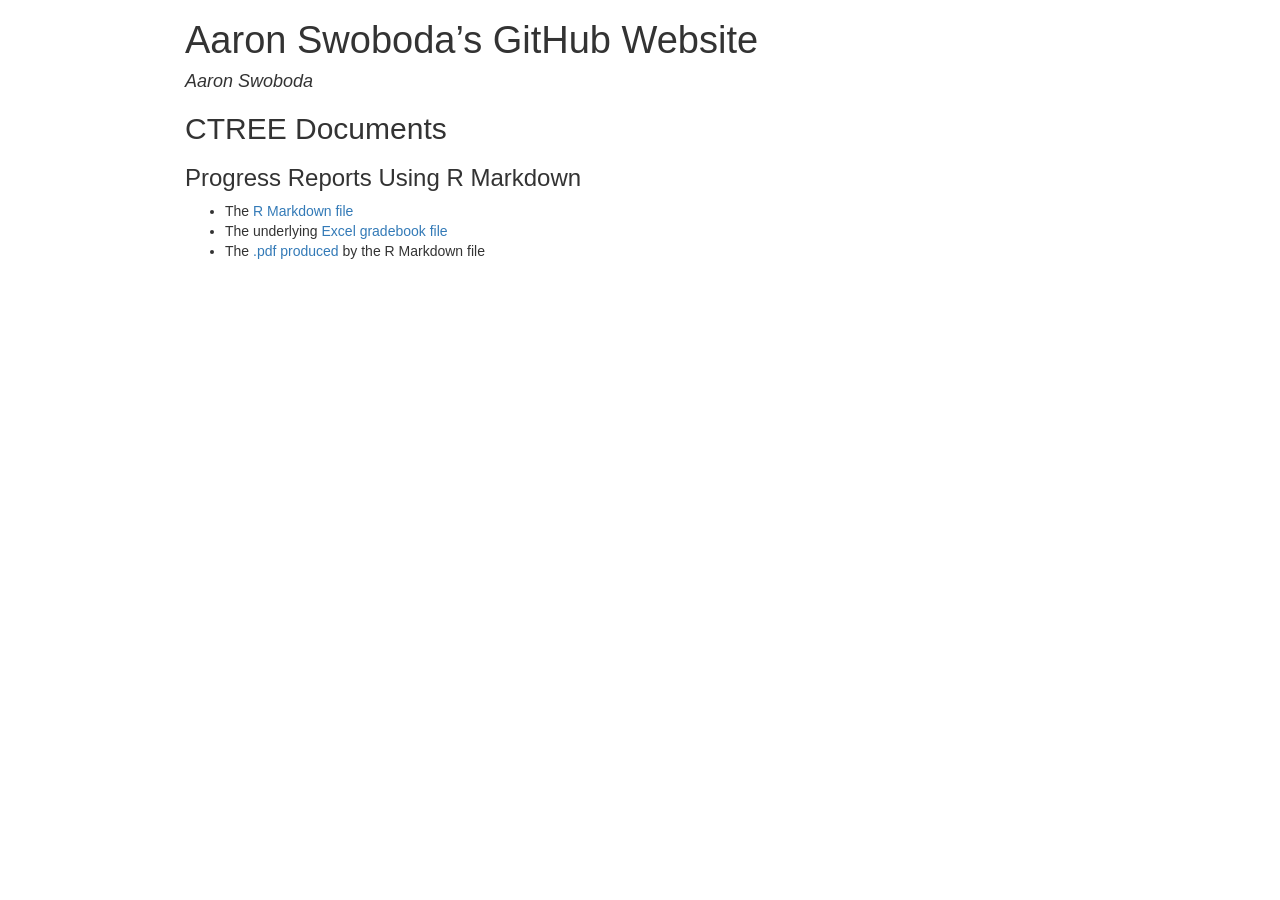
==== commit 16807055: "added links to shiny apps" ====
--- a/index.html
+++ b/index.html
@@ -122,10 +122,16 @@
 </div>
 
 
-<div id="r-markdown" class="section level2">
-<h2>R Markdown</h2>
-<p>This is an R Markdown document. Markdown is a simple formatting syntax for authoring HTML, PDF, and MS Word documents. For more details on using R Markdown see <a href="http://rmarkdown.rstudio.com" class="uri">http://rmarkdown.rstudio.com</a>.</p>
-<p>When you click the <strong>Knit</strong> button a document will be generated that includes both content as well as the output of any embedded R code chunks within the document. You can embed an R code chunk like this:</p>
+<div id="ctree-documents" class="section level2">
+<h2>CTREE Documents</h2>
+<div id="progress-reports-using-r-markdown" class="section level3">
+<h3>Progress Reports Using R Markdown</h3>
+<ul>
+<li>The <a href="CTREE2017/ProgressReportWeek8.Rmd">R Markdown file</a></li>
+<li>The underlying <a href="CTREE2017/gradebook.xlsx">Excel gradebook file</a></li>
+<li>The <a href="CTREE2017/ProgressReportWeek8.pdf">.pdf produced</a> by the R Markdown file</li>
+</ul>
+</div>
 </div>
 
 
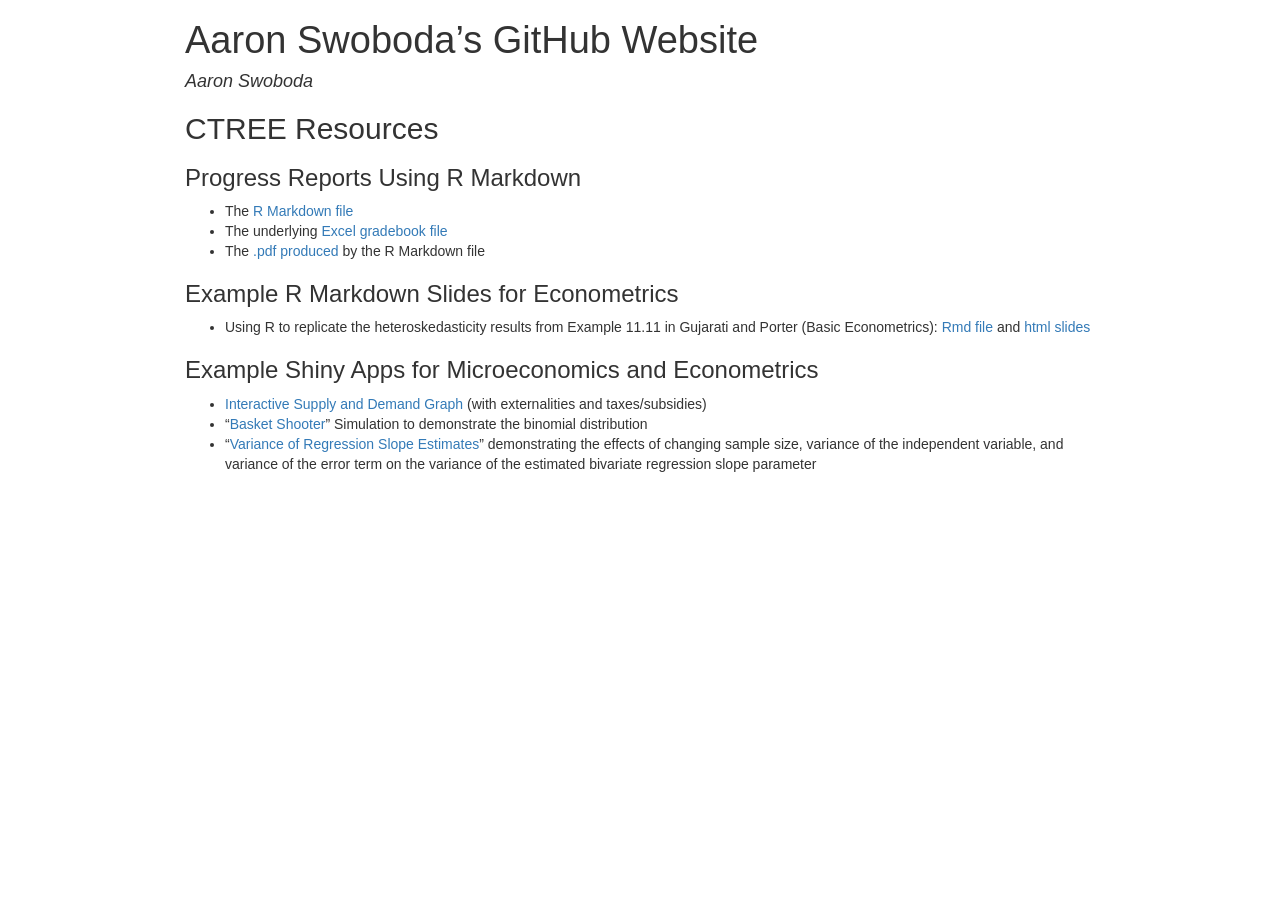
==== commit 9a8063c7: "forgot to knit the index markdown file" ====
--- a/index.html
+++ b/index.html
@@ -122,14 +122,28 @@
 </div>
 
 
-<div id="ctree-documents" class="section level2">
-<h2>CTREE Documents</h2>
+<div id="ctree-resources" class="section level2">
+<h2>CTREE Resources</h2>
 <div id="progress-reports-using-r-markdown" class="section level3">
 <h3>Progress Reports Using R Markdown</h3>
 <ul>
 <li>The <a href="CTREE2017/ProgressReportWeek8.Rmd">R Markdown file</a></li>
 <li>The underlying <a href="CTREE2017/gradebook.xlsx">Excel gradebook file</a></li>
 <li>The <a href="CTREE2017/ProgressReportWeek8.pdf">.pdf produced</a> by the R Markdown file</li>
+</ul>
+</div>
+<div id="example-r-markdown-slides-for-econometrics" class="section level3">
+<h3>Example R Markdown Slides for Econometrics</h3>
+<ul>
+<li>Using R to replicate the heteroskedasticity results from Example 11.11 in Gujarati and Porter (Basic Econometrics): <a href="CTREE2017/EconometricsSlides/Heteroskedasticity/HetSlides.Rmd">Rmd file</a> and <a href="CTREE2017/EconometricsSlides/Heteroskedasticity/HetSlides.html">html slides</a></li>
+</ul>
+</div>
+<div id="example-shiny-apps-for-microeconomics-and-econometrics" class="section level3">
+<h3>Example Shiny Apps for Microeconomics and Econometrics</h3>
+<ul>
+<li><a href="https://aswoboda.shinyapps.io/InteractiveTaxGraph/TaxGraph.Rmd">Interactive Supply and Demand Graph</a> (with externalities and taxes/subsidies)</li>
+<li>“<a href="https://aswoboda.shinyapps.io/BasketSimulator/BinarySim.Rmd">Basket Shooter</a>” Simulation to demonstrate the binomial distribution</li>
+<li>“<a href="https://aswoboda.shinyapps.io/VarianceOfBetaHat/VarianceDemo.Rmd">Variance of Regression Slope Estimates</a>” demonstrating the effects of changing sample size, variance of the independent variable, and variance of the error term on the variance of the estimated bivariate regression slope parameter</li>
 </ul>
 </div>
 </div>
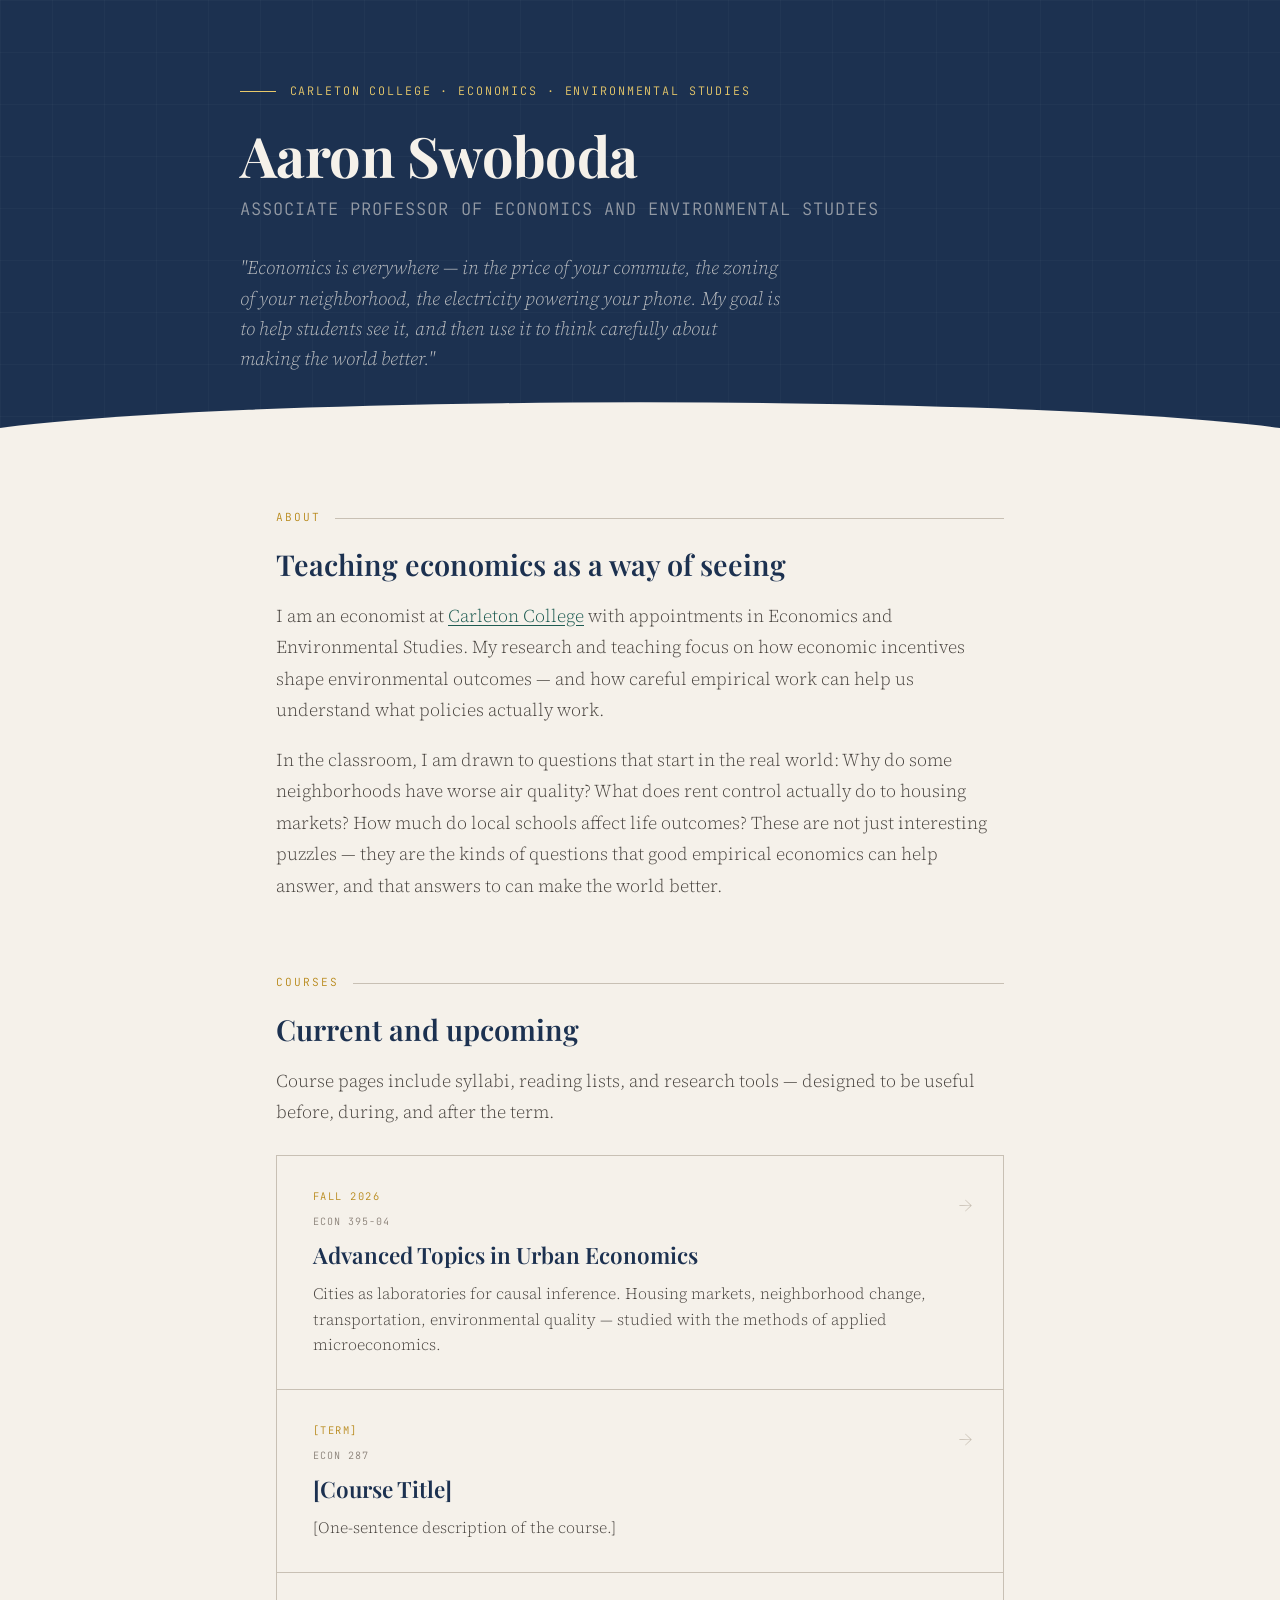
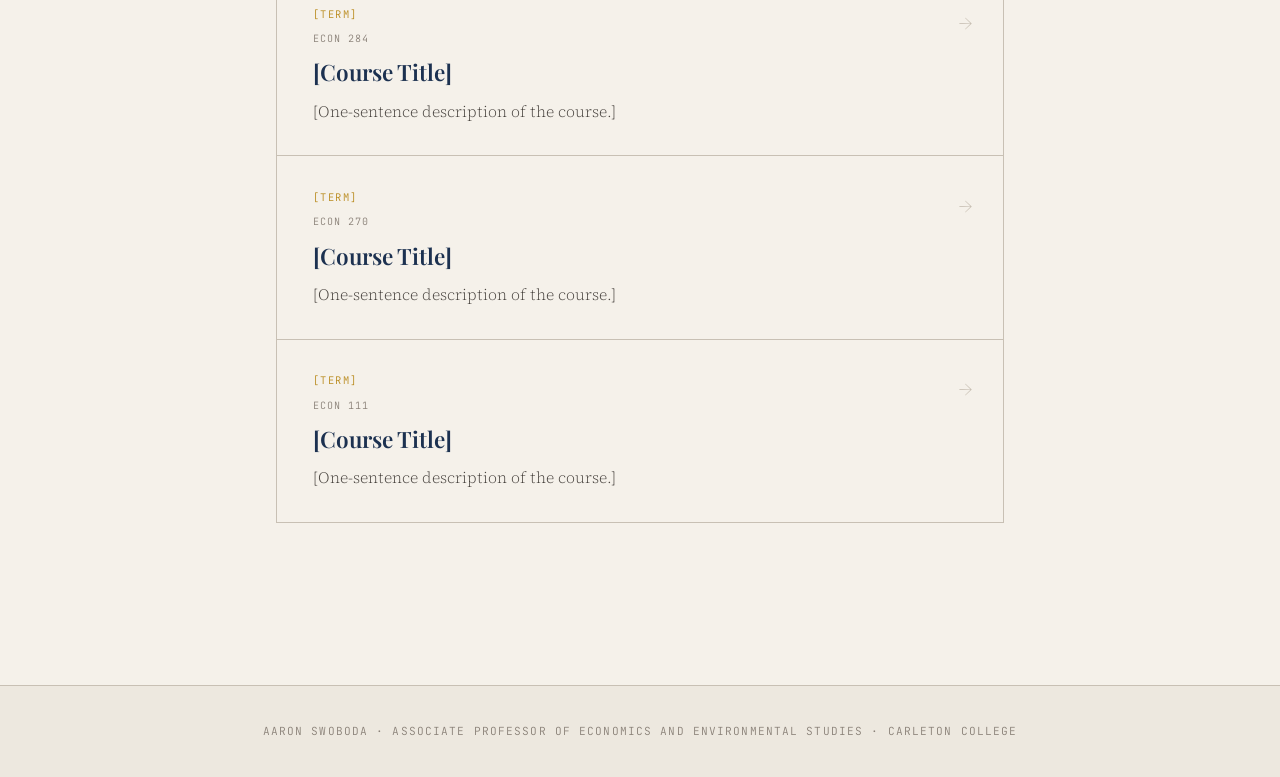
==== commit edf21638: "Rebuild site with shared styles and course folder structure - New index.html landing page with bio a" ====
--- a/index.html
+++ b/index.html
@@ -1,180 +1,163 @@
 <!DOCTYPE html>
+<html lang="en">
+<head>
+<meta charset="UTF-8">
+<meta name="viewport" content="width=device-width, initial-scale=1.0">
+<title>Aaron Swoboda · Carleton College</title>
+<link rel="preconnect" href="https://fonts.googleapis.com">
+<link href="https://fonts.googleapis.com/css2?family=Playfair+Display:ital,wght@0,400;0,600;0,700;1,400;1,600&family=Source+Serif+4:ital,opsz,wght@0,8..60,300;0,8..60,400;0,8..60,600;1,8..60,300;1,8..60,400&family=JetBrains+Mono:wght@400;500&display=swap" rel="stylesheet">
+<link rel="stylesheet" href="styles.css">
+<style>
+  /* ── HEADER SUBTITLE ─────────────────────────── */
+  .header-subtitle {
+    font-size: 0.95rem;
+    font-weight: 300;
+    color: rgba(245,241,234,0.55);
+    font-family: var(--mono);
+    letter-spacing: 0.06em;
+    text-transform: uppercase;
+    margin-top: -0.75rem;
+    margin-bottom: 1.5rem;
+  }
 
-<html xmlns="http://www.w3.org/1999/xhtml">
+  /* ── COURSE CARDS ────────────────────────────── */
+  .courses-grid {
+    display: grid;
+    grid-template-columns: 1fr;
+    gap: 1px;
+    background: var(--rule);
+    border: 1px solid var(--rule);
+    margin-top: 1.5rem;
+  }
+  .course-card {
+    background: var(--bg);
+    padding: 1.75rem 2rem;
+    text-decoration: none;
+    display: block;
+    transition: background 0.18s ease;
+    position: relative;
+  }
+  .course-card:hover { background: var(--bg-warm); }
+  .course-card::after {
+    content: '→';
+    position: absolute;
+    top: 1.75rem; right: 1.75rem;
+    font-size: 1.1rem;
+    color: var(--rule);
+    transition: color 0.15s, transform 0.15s;
+  }
+  .course-card:hover::after { color: var(--teal); transform: translateX(4px); }
+  .course-meta {
+    font-family: var(--mono);
+    font-size: 0.58rem;
+    letter-spacing: 0.14em;
+    text-transform: uppercase;
+    color: var(--gold);
+    margin-bottom: 0.4rem;
+  }
+  .course-number {
+    font-family: var(--mono);
+    font-size: 0.56rem;
+    letter-spacing: 0.1em;
+    text-transform: uppercase;
+    color: var(--ink-light);
+    margin-bottom: 0.6rem;
+  }
+  .course-title {
+    font-family: var(--serif);
+    font-size: 1.25rem;
+    font-weight: 600;
+    color: var(--navy);
+    line-height: 1.3;
+    margin-bottom: 0.6rem;
+    padding-right: 2.5rem;
+  }
+  .course-desc {
+    font-size: 0.88rem;
+    color: var(--ink-mid);
+    line-height: 1.6;
+    margin: 0;
+  }
 
-<head>
-
-<meta charset="utf-8">
-<meta http-equiv="Content-Type" content="text/html; charset=utf-8" />
-<meta name="generator" content="pandoc" />
-
-
-<meta name="author" content="Aaron Swoboda" />
-
-
-<title>Aaron Swoboda’s GitHub Website</title>
-
-<script src="[data-uri]"></script>
-<meta name="viewport" content="width=device-width, initial-scale=1" />
-<link href="data:text/css;charset=utf-8,html%7Bfont%2Dfamily%3Asans%2Dserif%3B%2Dwebkit%2Dtext%2Dsize%2Dadjust%3A100%25%3B%2Dms%2Dtext%2Dsize%2Dadjust%3A100%25%7Dbody%7Bmargin%3A0%7Darticle%2Caside%2Cdetails%2Cfigcaption%2Cfigure%2Cfooter%2Cheader%2Chgroup%2Cmain%2Cmenu%2Cnav%2Csection%2Csummary%7Bdisplay%3Ablock%7Daudio%2Ccanvas%2Cprogress%2Cvideo%7Bdisplay%3Ainline%2Dblock%3Bvertical%2Dalign%3Abaseline%7Daudio%3Anot%28%5Bcontrols%5D%29%7Bdisplay%3Anone%3Bheight%3A0%7D%5Bhidden%5D%2Ctemplate%7Bdisplay%3Anone%7Da%7Bbackground%2Dcolor%3Atransparent%7Da%3Aactive%2Ca%3Ahover%7Boutline%3A0%7Dabbr%5Btitle%5D%7Bborder%2Dbottom%3A1px%20dotted%7Db%2Cstrong%7Bfont%2Dweight%3A700%7Ddfn%7Bfont%2Dstyle%3Aitalic%7Dh1%7Bmargin%3A%2E67em%200%3Bfont%2Dsize%3A2em%7Dmark%7Bcolor%3A%23000%3Bbackground%3A%23ff0%7Dsmall%7Bfont%2Dsize%3A80%25%7Dsub%2Csup%7Bposition%3Arelative%3Bfont%2Dsize%3A75%25%3Bline%2Dheight%3A0%3Bvertical%2Dalign%3Abaseline%7Dsup%7Btop%3A%2D%2E5em%7Dsub%7Bbottom%3A%2D%2E25em%7Dimg%7Bborder%3A0%7Dsvg%3Anot%28%3Aroot%29%7Boverflow%3Ahidden%7Dfigure%7Bmargin%3A1em%2040px%7Dhr%7Bheight%3A0%3B%2Dwebkit%2Dbox%2Dsizing%3Acontent%2Dbox%3B%2Dmoz%2Dbox%2Dsizing%3Acontent%2Dbox%3Bbox%2Dsizing%3Acontent%2Dbox%7Dpre%7Boverflow%3Aauto%7Dcode%2Ckbd%2Cpre%2Csamp%7Bfont%2Dfamily%3Amonospace%2Cmonospace%3Bfont%2Dsize%3A1em%7Dbutton%2Cinput%2Coptgroup%2Cselect%2Ctextarea%7Bmargin%3A0%3Bfont%3Ainherit%3Bcolor%3Ainherit%7Dbutton%7Boverflow%3Avisible%7Dbutton%2Cselect%7Btext%2Dtransform%3Anone%7Dbutton%2Chtml%20input%5Btype%3Dbutton%5D%2Cinput%5Btype%3Dreset%5D%2Cinput%5Btype%3Dsubmit%5D%7B%2Dwebkit%2Dappearance%3Abutton%3Bcursor%3Apointer%7Dbutton%5Bdisabled%5D%2Chtml%20input%5Bdisabled%5D%7Bcursor%3Adefault%7Dbutton%3A%3A%2Dmoz%2Dfocus%2Dinner%2Cinput%3A%3A%2Dmoz%2Dfocus%2Dinner%7Bpadding%3A0%3Bborder%3A0%7Dinput%7Bline%2Dheight%3Anormal%7Dinput%5Btype%3Dcheckbox%5D%2Cinput%5Btype%3Dradio%5D%7B%2Dwebkit%2Dbox%2Dsizing%3Aborder%2Dbox%3B%2Dmoz%2Dbox%2Dsizing%3Aborder%2Dbox%3Bbox%2Dsizing%3Aborder%2Dbox%3Bpadding%3A0%7Dinput%5Btype%3Dnumber%5D%3A%3A%2Dwebkit%2Dinner%2Dspin%2Dbutton%2Cinput%5Btype%3Dnumber%5D%3A%3A%2Dwebkit%2Douter%2Dspin%2Dbutton%7Bheight%3Aauto%7Dinput%5Btype%3Dsearch%5D%7B%2Dwebkit%2Dbox%2Dsizing%3Acontent%2Dbox%3B%2Dmoz%2Dbox%2Dsizing%3Acontent%2Dbox%3Bbox%2Dsizing%3Acontent%2Dbox%3B%2Dwebkit%2Dappearance%3Atextfield%7Dinput%5Btype%3Dsearch%5D%3A%3A%2Dwebkit%2Dsearch%2Dcancel%2Dbutton%2Cinput%5Btype%3Dsearch%5D%3A%3A%2Dwebkit%2Dsearch%2Ddecoration%7B%2Dwebkit%2Dappearance%3Anone%7Dfieldset%7Bpadding%3A%2E35em%20%2E625em%20%2E75em%3Bmargin%3A0%202px%3Bborder%3A1px%20solid%20silver%7Dlegend%7Bpadding%3A0%3Bborder%3A0%7Dtextarea%7Boverflow%3Aauto%7Doptgroup%7Bfont%2Dweight%3A700%7Dtable%7Bborder%2Dspacing%3A0%3Bborder%2Dcollapse%3Acollapse%7Dtd%2Cth%7Bpadding%3A0%7D%40media%20print%7B%2A%2C%3Aafter%2C%3Abefore%7Bcolor%3A%23000%21important%3Btext%2Dshadow%3Anone%21important%3Bbackground%3A0%200%21important%3B%2Dwebkit%2Dbox%2Dshadow%3Anone%21important%3Bbox%2Dshadow%3Anone%21important%7Da%2Ca%3Avisited%7Btext%2Ddecoration%3Aunderline%7Da%5Bhref%5D%3Aafter%7Bcontent%3A%22%20%28%22%20attr%28href%29%20%22%29%22%7Dabbr%5Btitle%5D%3Aafter%7Bcontent%3A%22%20%28%22%20attr%28title%29%20%22%29%22%7Da%5Bhref%5E%3D%22javascript%3A%22%5D%3Aafter%2Ca%5Bhref%5E%3D%22%23%22%5D%3Aafter%7Bcontent%3A%22%22%7Dblockquote%2Cpre%7Bborder%3A1px%20solid%20%23999%3Bpage%2Dbreak%2Dinside%3Aavoid%7Dthead%7Bdisplay%3Atable%2Dheader%2Dgroup%7Dimg%2Ctr%7Bpage%2Dbreak%2Dinside%3Aavoid%7Dimg%7Bmax%2Dwidth%3A100%25%21important%7Dh2%2Ch3%2Cp%7Borphans%3A3%3Bwidows%3A3%7Dh2%2Ch3%7Bpage%2Dbreak%2Dafter%3Aavoid%7D%2Enavbar%7Bdisplay%3Anone%7D%2Ebtn%3E%2Ecaret%2C%2Edropup%3E%2Ebtn%3E%2Ecaret%7Bborder%2Dtop%2Dcolor%3A%23000%21important%7D%2Elabel%7Bborder%3A1px%20solid%20%23000%7D%2Etable%7Bborder%2Dcollapse%3Acollapse%21important%7D%2Etable%20td%2C%2Etable%20th%7Bbackground%2Dcolor%3A%23fff%21important%7D%2Etable%2Dbordered%20td%2C%2Etable%2Dbordered%20th%7Bborder%3A1px%20solid%20%23ddd%21important%7D%7D%40font%2Dface%7Bfont%2Dfamily%3A%27Glyphicons%20Halflings%27%3Bsrc%3Aurl%28data%3Aapplication%2Fvnd%2Ems%2Dfontobject%3Bbase64%2Cn04AAEFNAAACAAIABAAAAAAABQAAAAAAAAABAJABAAAEAExQAAAAAAAAAAIAAAAAAAAAAAEAAAAAAAAAJxJ%[base64]%2FSEdmjKHUbyow8ATBE40IvWA3vTu8LiABDQ%2BpexwUMcm1SMnNryctQSiI1K5ZnbOlXKmnVV5YvRe6RnNMFNCOs1KNVpn6yZhCJkRtVRNzEufeIq7HgSrcx4S8h%2Fv4vnrrKc6oCNxmSk2uKlZQHBii6iKFoH0746ThvkO1kJHlxjrkxs%2BLWORaDQBEtiYJIR5IB9Bi1UyL4Rmr0BNigNkMzlKQmnofBHviqVzUxwdMb3NdCn69hy%2BpRYVKGVS%2F1tnsqv4LL7wCCPZZAZPT4aCShHjHJVNuXbmMrY5LeQaGnvAkXlVrJgKRAUdFjrWEah9XebPeQMj7KS7DIBAFt8ycgC5PLGUOHSE3ErGZCiViNLL5ZARfywnCoZaKQCu6NuFX42AEeKtKUGnr%2FCm2Cy8tpFhBPMW5Fxi4Qm4TkDWh4IWFDClhU2hRWosUWqcKLlgyXB%2BlSHaWaHiWlBAR8SeSgSPCQxdVQgzUixWKSTrIQEbU94viDctkvX%2BVSjJuUmV8L4CXShI11esnp0pjWNZIyxKHS4wVQ2ime1P4RnhvGw0aDN1OLAXGERsB7buFpFGGBAre4QEQR0HOIO5oYH305G%2BKspT%2FFupEGGafCCwxSe6ZUa%2B073rXHnNdVXE6eWvibUS27XtRzkH838mYLMBmYysZTM0EM3A1fbpCBYFccN1B%2FEnCYu%2FTgCGmr7bMh8GfYL%2BBfcLvB0gRagC09w9elfldaIy%2FhNCBLRgBgtCC7jAF63wLSMAfbfAlEggYU0bUA7ACCJmTDpEmJtI78w4%2FBO7dN7JR7J7ZvbYaUbaILSQsRBiF3HGk5fEg6p9unwLvn98r%2BvnsV%2B372uf1xBLq4qU%2F45fTuqaAP%2BpssmCCCTF0mhEow8ZXZOS8D7Q85JsxZ%2BAzok7B7O%2Ff6J8AzYBySZQB%2FQHYUSA%2BEeQhEWiS6AIQzgcsDiER4MjgMBAWDV4AgQ3g1eBgIdweCQmCjJEMkJ%2BPKRWyFHHmg1Wi%2F6xzUgA0LREoKJChwnQa9B%2B5RQZRB3IlBlkAnxyQNaANwHMowzlYSMCBgnbpzvqpl0iTJNCQidDI9ZrSYNIRBhHtUa5YHMHxyGEik9hDE0AKj72AbTCaxtHPUaKZdAZSnQTyjGqGLsmBStCejApUhg4uBMU6mATujEl%2BKdDPbI6Ag4vLr%2BhjY6lbjBeoLKnZl0UZgRX8gTySOeynZVz1wOq7e1hFGYIq%2BMhrGxDLak0PrwYzSXtcuyhXEhwOYofiW%2BEcI%2Fjw8P6IY6ed%2BetAbuqKp5QIapT77LnAe505lMuqL79a0ut4rWexzFttsOsLDy7zvtQzcq3U1qabe7tB0wHWVXji%2BzDbo8x8HyIRUbXnwUcklFv51fvTymiV%2BMXLSmGH9d9%2BaXpD5X6lao41anWGig7IwIdnoBY2ht%2FpO9mClLo4NdXHAsefqWUKlXJkbqPOFhMoR4aiA1BXqhRNbB2Xwi%2B7u%2FjpAoOpKJ0UX24EsrzMfHXViakCNcKjBxuQX8BO0ZqjJ3xXzf%2B61t2VXOSgJ8xu65QKgtN6FibPmPYsXbJRHHqbgATcSZxBqGiDiU4NNNsYBsKD0MIP%2FOfKnlk%2FLkaid%[base64]%2FgFtuW0wR4cgd%2BZKesSV7QkNE2kw6AV4hoIuC02LGmTomyf8PiO6CZzOTLTPQ%2BHW06H%2Btx%2BbQ8LmDYg1pTFrp2oJXgkZTyeRJZM0C8aE2LpFrNVDuhARsN543%2FFV6klQ6Tv1OoZGXLv0igKrl%2FCmJxRmX7JJbJ998VSIPQRyDBICzl4JJlYHbdql30NvYcOuZ7a10uWRrgoieOdgIm4rlq6vNOQBuqESLbXG5lzdJGHw2m0sDYmODXbYGTfSTGRKpssTO95fothJCjUGQgEL4yKoGAF%2F0SrpUDNn8CBgBcSDQByAeNkCXp4S4Ro2Xh4OeaGRgR66PVOsU8bc6TR5%[base64]%2F1SgRCJ1dk4UdBT7OoyuNgLs0oCd8RnrEIb6QdMxT2QjD4zMrJkfgx5aDMcA4orsTtKCqWb%2FVeyceqa5OGSmB28YwH4rFbkQaLoUN8OQQYnD3w2eXpI4ScQfbCUZiJ4yMOIKLyyTc7BQ4uXUw6Ee6%2FxM%2B4Y67ngNBknxIPwuppgIhFcwJyr6EIj%2BLzNj%2FmfR2vhhRlx0BILZoAYruF0caWQ7YxO66UmeguDREAFHYuC7HJviRgVO6ruJH59h%2FC%2FPkgSle8xNzZJULLWq9JMDTE2fjGE146a1Us6PZDGYle6ldWRqn%2FpdpgHKNGrGIdkRK%2BKPETT9nKT6kLyDI8xd9A1FgWmXWRAIHwZ37WyZHOVyCadJEmMVz0MadMjDrPho%2BEIochkVC2xgGiwwsQ6DMv2P7UXqT4x7CdcYGId2BJQQa85EQKmCmwcRejQ9Bm4oATENFPkxPXILHpMPUyWTI5rjNOsIlmEeMbcOCEqInpXACYQ9DDxmFo9vcmsDblcMtg4tqBerNngkIKaFJmrQAPnq1dEzsMXcwjcHdfdCibcAxxA%2Bq%2Fj9m3LM%2FO7WJka4tSidVCjsvo2lQ%2F2ewyoYyXwAYyr2PlRoR5MpgVmSUIrM3PQxXPbgjBOaDQFIyFMJvx3Pc5RSYj12ySVF9fwFPQu2e2KWVoL9q3Ayv3IzpGHUdvdPdrNUdicjsTQ2ISy7QU3DrEytIjvbzJnAkmANXjAFERA0MUoPF3%2F5KFmW14bBNOhwircYgMqoDpUMcDtCmBE82QM2YtdjVLB4kBuKho%2FbcwQdeboqfQartuU3CsCf%2BcXkgYAqp%2F0Ee3RorAZt0AvvOCSI4JICIlGlsV0bsSid%2FNIEALAAzb6HAgyWHBps6xAOwkJIGcB82CxRQq4sJf3FzA70A%2BTRqcqjEMETCoez3mkPcpnoALs0ugJY8kQwrC%[base64]%2FWDHA60cYFaI%2FPjpzquUqdaYGcIq%2BmLez3WLFFCtNBN2QJcrlcoELgiPku5R5dSlJFaCEqEZle1AQzAKC%2B1SotMcBNyQUFuRHRF6OlimSBgjZeTBCwLyc6A%2BP%2FoFRchXTz5ADknYJHxzrJ5pGuIKRQISU6WyKTBBjD8WozmVYWIsto1AS5rxzKlvJu4E%2FvwOiKxRtCWsDM%2BeTHUrmwrCK5BIfMzGkD%2B0Fk5LzBs0jMYXktNDblB06LMNJ09U8pzSLmo14MS0OMjcdrZ31pyQqxJJpRImlSvfYAK8inkYU52QY2FPEVsjoWewpwhRp5yAuNpkqhdb7ku9Seefl2D0B8SMTFD90xi4CSOwwZy9IKkpMtI3FmFUg3%2FkFutpQGNc3pCR7gvC4sgwbupDu3DyEN%2BW6YGLNM21jpB49irxy9BSlHrVDlnihGKHwPrbVFtc%2Bh1rVQKZduxIyojccZIIcOCmhEnC7UkY68WXKQgLi2JCDQkQWJRQuk60hZp0D3rtCTINSeY9Ej2kIKYfGxwOs4j9qMM7fYZiipzgcf7TamnehqdhsiMiCawXnz4xAbyCkLAx5EGbo3Ax1u3dUIKnTxIaxwQTHehPl3V491H0%2BbC5zgpGz7Io%2BmjdhKlPJ01EeMpM7UsRJMi1nGjmJg35i6bQBAAxjO%2FENJubU2mg3ONySEoWklCwdABETcs7ck3jgiuU9pcKKpbgn%2B3YlzV1FzIkB6pmEDOSSyDfPPlQskznctFji0kpgZjW5RZe6x9kYT4KJcXg0bNiCyif%2BpZACCyRMmYsfiKmN9tSO65F0R2OO6ytlEhY5Sj6uRKfFxw0ijJaAx%2Fk3QgnAFSq27%2F2i4GEBA%2BUvTJKK%2F9eISNvG46Em5RZfjTYLdeD8kdXHyrwId%2FDQZUaMCY4gGbke2C8vfjgV%2FY9kkRQOJIn%2FxM9INZSpiBnqX0Q9GlQPpPKAyO5y%2BW5NMPSRdBCUlmuxl40ZfMCnf2Cp044uI9WLFtCi4YVxKjuRCOBWIb4XbIsGdbo4qtMQnNOQz4XDSui7W%2FN6l54qOynCqD3DpWQ%2BmpD7C40D8BZEWGJX3tlAaZBMj1yjvDYKwCJBa201u6nBKE5UE%2B7QSEhCwrXfbRZylAaAkplhBWX50dumrElePyNMRYUrC99UmcSSNgImhFhDI4BXjMtiqkgizUGCrZ8iwFxU6fQ8GEHCFdLewwxYWxgScAYMdMLmcZR6b7rZl95eQVDGVoUKcRMM1ixXQtXNkBETZkVVPg8LoSrdetHzkuM7DjZRHP02tCxA1fmkXKF3VzfN1pc1cv%2F8lbTIkkYpqKM9VOhp65ktYk%2BQ46myFWBapDfyWUCnsnI00QTBQmuFjMZTcd0V2NQ768Fhpby04k2IzNR1wKabuGJqYWwSly6ocMFGTeeI%2BejsWDYgEvr66QgqdcIbFYDNgsm0x9UHY6SCd5%2B7tpsLpKdvhahIDyYmEJQCqMqtCF6UlrE5GXRmbu%[base64]%2FiOmsLtHSWNUWEGk9hScMPShasUA1AcHOtRZlqMeQ0OzYS9vQvYUjOLrzP07BUAFikcJNMi7gIxEw4pL1G54TcmmmoAQ5s7TGWErJZ2Io4yQ0ljRYhL8H5e62oDtLF8aDpnIvZ5R3GWJyAugdiiJW9hQAVTsnCBHhwu7rkBlBX6r3b7ejEY0k5GGeyKv66v%2B6dg7mcJTrWHbtMywbedYqCQ0FPwoytmSWsL8WTtChZCKKzEF7vP6De4x2BJkkniMgSdWhbeBSLtJZR9CTHetK1xb34AYIJ37OegYIoPVbXgJ%2FqDQK%2BbfCtxQRVKQu77WzOoM6SGL7MaZwCGJVk46aImai9fmam%2BWpHG%2B0BtQPWUgZ7RIAlPq6lkECUhZQ2gqWkMYKcYMYaIc4gYCDFHYa2d1nzp3%2BJ1eCBay8IYZ0wQRKGAqvCuZ%2FUgbQPyllosq%2BXtfKIZOzmeJqRazpmmoP%2F76YfkjzV2NlXTDSBYB04SVlNQsFTbGPk1t%2FI4Jktu0XSgifO2ozFOiwd%2F0SssJDn0dn4xqk4GDTTKX73%2FwQyBLdqgJ%2BWx6AQaba3BA9CKEzjtQYIfAsiYamapq80LAamYjinlKXUkxdpIDk0puXUEYzSalfRibAeDAKpNiqQ0FTwoxuGYzRnisyTotdVTclis1LHRQCy%2FqqL8oUaQzWRxilq5Mi0IJGtMY02cGLD69vGjkj3p6pGePKI8bkBv5evq8SjjyU04vJR2cQXQwSJyoinDsUJHCQ50jrFTT7yRdbdYQMB3MYCb6uBzJ9ewhXYPAIZSXfeEQBZZ3GPN3Nbhh%2FwkvAJLXnQMdi5NYYZ5GHE400GS5rXkOZSQsdZgIbzRnF9ueLnsfQ47wHAsirITnTlkCcuWWIUhJSbpM3wWhXNHvt2xUsKKMpdBSbJnBMcihkoDqAd1Zml%2FR4yrzow1Q2A5G%2Bkzo%2FRhRxQS2lCSDRV8LlYLBOOoo1bF4jwJAwKMK1tWLHlu9i0j4Ig8qVm6wE1DxXwAwQwsaBWUg2pOOol2dHxyt6npwJEdLDDVYyRc2D0HbcbLUJQj8gPevQBUBOUHXPrsAPBERICpnYESeu2OHotpXQxRGlCCtLdIsu23MhZVEoJg8Qumj%2FUMMc34IBqTKLDTp76WzL%2FdMjCxK7MjhiGjeYAC%2Fkj%2FjY%2FRde7hpSM1xChrog6yZ7OWTuD56xBJnGFE%2BpT2ElSyCnJcwVzCjkqeNLfMEJqKW0G7OFIp0G%2B9mh50I9o8k1tpCY0xYqFNIALgIfc2me4n1bmJnRZ89oepgLPT0NTMLNZsvSCZAc3TXaNB07vail36%2FdBySis4m9%2FDR8izaLJW6bWCkVgm5T%2Bius3ZXq4xI%2BGnbveLbdRwF2mNtsrE0JjYc1AXknCOrLSu7Te%2Fr4dPYMCl5qtiHNTn%2BTPbh1jCBHH%2BdMJNhwNgs3nT%2BOhQoQ0vYif56BMG6WowAcHR3DjQolxLzyVekHj00PBAaW7IIAF1EF%2BuRIWyXjQMAs2chdpaKPNaB%2BkSezYt0%2BCA04sOg5vx8Fr7Ofa9sUv87h7SLAUFSzbetCCZ9pmyLt6l6%2FTzoA1%2FZBG9bIUVHLAbi%2FkdBFgYGyGwRQGBpkqCEg2ah9UD6EedEcEL3j4y0BQQCiExEnocA3SZboh%2Bepgd3YsOkHskZwPuQ5OoyA0fTA5AXrHcUOQF%2BzkJHIA7PwCDk1gGVmGUZSSoPhNf%2BTklauz98QofOlCIQ%2FtCD4dosHYPqtPCXB3agggQQIqQJsSkB%2Bqn0rkQ1toJjON%2FOtCIB9RYv3PqRA4C4U68ZMlZn6BdgEvi2ziU%2BTQ6NIw3ej%2BAtDwMGEZk7e2IjxUWKdAxyaw9OCwSmeADTPPleyk6UhGDNXQb%2B%2BW6Uk4q6F7%2Frg6WVTo82IoCxSIsFDrav4EPHphD3u4hR53WKVvYZUwNCCeM4PMBWzK%2BEfIthZOkuAwPo5C5jgoZgn6dUdvx5rIDmd58cXXdKNfw3l%2BwM2UjgrDJeQHhbD7HW2QDoZMCujgIUkk5Fg8VCsdyjOtnGRx8wgKRPZN5dR0zPUyfGZFVihbFRniXZFOZGKPnEQzU3AnD1KfR6weHW2XS6KbPJxUkOTZsAB9vTVp3Le1F8q5l%2BDMcLiIq78jxAImD2pGFw0VHfRatScGlK6SMu8leTmhUSMy8Uhdd6xBiH3Gdman4tjQGLboJfqz6fL2WKHTmrfsKZRYX6BTDjDldKMosaSTLdQS7oDisJNqAUhw1PfTlnacCO8vl8706Km1FROgLDmudzxg%2BEWTiArtHgLsRrAXYWdB0NmToNCJdKm0KWycZQqb%2BMw76Qy29iQ5up%2FX7oyw8QZ75kP5F6iJAJz6KCmqxz8fEa%2FxnsMYcIO%2FvEkGRuMckhr4rIeLrKaXnmIzlNLxbFspOphkcnJdnz%2FChp%2FVlpj2P7jJQmQRwGnltkTV5dbF9fE3%2FfxoSqTROgq9wFUlbuYzYcasE0ouzBo%2BdDCDzxKAfhbAZYxQiHrLzV2iVexnDX%2FQnT1fsT%2Fxuhu1ui5qIytgbGmRoQkeQooO8eJNNZsf0iALur8QxZFH0nCMnjerYQqG1pIfjyVZWxhVRznmmfLG00BcBWJE6hzQWRyFknuJnXuk8A5FRDCulwrWASSNoBtR%2BCtGdkPwYN2o7DOw%2FVGlCZPusRBFXODQdUM5zeHDIVuAJBLqbO%2Ff9Qua%2BpDqEPk230Sob9lEZ8BHiCorjVghuI0lI4JDgHGRDD%2FprQ84B1pVGkIpVUAHCG%2Biz3Bn3qm2AVrYcYWhock4jso5%2BJ7HfHVj4WMIQdGctq3psBCVVzupQOEioBGA2Bk%2BUILT7%2BVoX5mdxxA5fS42gISQVi%2FHTzrgMxu0fY6hE1ocUwwbsbWcezrY2n6S8%2F6cxXkOH4prpmPuFoikTzY7T85C4T2XYlbxLglSv2uLCgFv8Quk%2FwdesUdWPeHYIH0R729JIisN9Apdd4eB10aqwXrPt%2BSu9mA8k8n1sjMwnfsfF2j3jMUzXepSHmZ%2FBfqXvzgUNQQWOXO8YEuFBh4QTYCkOAPxywpYu1VxiDyJmKVcmJPGWk%2Fgc3Pov02StyYDahwmzw3E1gYC9wkupyWfDqDSUMpCTH5e5N8B%2F%2FlHiMuIkTNw4USHrJU67bjXGqNav6PBuQSoqTxc8avHoGmvqNtXzIaoyMIQIiiUHIM64cXieouplhNYln7qgc4wBVAYR104kO%2BCvKqsg4yIUlFNThVUAKZxZt1XA34h3TCUUiXVkZ0w8Hh2R0Z5L0b4LZvPd%2Fp1gi%2F07h8qfwHrByuSxglc9cI4QIg2oqvC%2Fqm0i7tjPLTgDhoWTAKDO2ONW5oe%2B%2FeKB9vZB8K6C25yCZ9RFVMnb6NRdRjyVK57CHHSkJBfnM2%2Fj4ODUwRkqrtBBCrDsDpt8jhZdXoy%2F1BCqw3sSGhgGGy0a5Jw6BP%2FTExoCmNFYjZl248A0osgPyGEmRA%2BfAsqPVaNAfytu0vuQJ7rk3J4kTDTR2AlCHJ5cls26opZM4w3jMULh2YXKpcqGBtuleAlOZnaZGbD6DHzMd6i2oFeJ8z9XYmalg1Szd%2FocZDc1C7Y6vcALJz2lYnTXiWEr2wawtoR4g3jvWUU2Ngjd1cewtFzEvM1NiHZPeLlIXFbBPawxNgMwwAlyNSuGF3zizVeOoC9bag1qRAQKQE%2FEZBWC2J8mnXAN2aTBboZ7HewnObE8CwROudZHmUM5oZ%2FUgd%2FJZQK8lvAm43uDRAbyW8gZ%2BZGq0EVerVGUKUSm%2FIdn8AQHdR4m7bue88WBwft9mSCeMOt1ncBwziOmJYI2ZR7ewNMPiCugmSsE4EyQ%2BQATJG6qORMGd4snEzc6B4shPIo4G1T7PgSm8PY5eUkPdF8JZ0VBtadbHXoJgnEhZQaODPj2gpODKJY5Yp4DOsLBFxWbvXN755KWylJm%2BoOd4zEL9Hpubuy2gyyfxh8oEfFutnYWdfB8PdESLWYvSqbElP9qo3u6KTmkhoacDauMNNjj0oy40DFV7Ql0aZj77xfGl7TJNHnIwgqOkenruYYNo6h724%2BzUQ7%2BvkCpZB%2BpGA562hYQiDxHVWOq0oDQl%2FQsoiY%2BcuI7iWq%2FZIBtHcXJ7kks%2Bh2fCNUPA82BzjnqktNts%2BRLdk1VSu%2BtqEn7QZCCsvEqk6FkfiOYkrsw092J8jsfIuEKypNjLxrKA9kiA19mxBD2suxQKCzwXGws7kEJvlhUiV9tArLIdZW0IORcxEzdzKmjtFhsjKy%2F44XYXdI5noQoRcvjZ1RMPACRqYg2V1%2BOwOepcOknRLLFdYgTkT5UApt%2FJhLM3jeFYprZV%2BZow2g8fP%2BU68hkKFWJj2yBbKqsrp25xkZX1DAjUw52IMYWaOhab8Kp05VrdNftqwRrymWF4OQSjbdfzmRZirK8FMJELEgER2PHjEAN9pGfLhCUiTJFbd5LBkOBMaxLr%2FA1SY9dXFz4RjzoU9ExfJCmx%2FI9FKEGT3n2cmzl2X42L3Jh%2BAbQq6sA%2BSs1kitoa4TAYgKHaoybHUDJ51oETdeI%2F9ThSmjWGkyLi5QAGWhL0BG1UsTyRGRJOldKBrYJeB8ljLJHfATWTEQBXBDnQexOHTB%2BUn44zExFE4vLytcu5NwpWrUxO%2F0ZICUGM7hGABXym0V6ZvDST0E370St9MIWQOTWngeoQHUTdCJUP04spMBMS8LSker9cReVQkULFDIZDFPrhTzBl6sed9wcZQTbL%2BBDqMyaN3RJPh%2Fanbx%2BIv%2BqgQdAa3M9Z5JmvYlh4qop%2BHo1F1W5gbOE9YKLgAnWytXElU4G8GtW47lhgFE6gaSs%2Bgs37sFvi0PPVvA5dnCBgILTwoKd%2F%2BDoL9F6inlM7H4rOTzD79KJgKlZO%2FZgt22UsKhrAaXU5ZcLrAglTVKJEmNJvORGN1vqrcfSMizfpsgbIe9zno%2BgBoKVXgIL%2FVI8dB1O5o%2FR3Suez%2FgD7M781ShjKpIIORM%2FnxG%2BjjhhgPwsn2IoXsPGPqYHXA63zJ07M2GPEykQwJBYLK808qYxuIew4frk52nhCsnCYmXiR6CuapvE1IwRB4%2FQftDbEn%2BAucIr1oxrLabRj9q4ae0%2BfXkHnteAJwXRbVkR0mctVSwEbqhJiMSZUp9DNbEDMmjX22m3ABpkrPQQTP3S1sib5pD2VRKRd%2BeNAjLYyT0hGrdjWJZy24OYXRoWQAIhGBZRxuBFMjjZQhpgrWo8SiFYbojcHO8V5DyscJpLTHyx9Fimassyo5U6WNtquUMYgccaHY5amgR3PQzq3ToNM5ABnoB9kuxsebqmYZm0R9qxJbFXCQ1UPyFIbxoUraTJFDpCk0Wk9GaYJKz%2F6oHwEP0Q14lMtlddQsOAU9zlYdMVHiT7RQP3XCmWYDcHCGbVRHGnHuwzScA0BaSBOGkz3lM8CArjrBsyEoV6Ys4qgDK3ykQQPZ3hCRGNXQTNNXbEb6tDiTDLKOyMzRhCFT%2BmAUmiYbV3YQVqFVp9dorv%2BTsLeCykS2b5yyu8AV7IS9cxcL8z4Kfwp%2BxJyYLv1OsxQCZwTB4a8BZ%2F5EdxTBJthApqyfd9u3ifr%2FWILTqq5VqgwMT9SOxbSGWLQJUUWCVi4k9tho9nEsbUh7U6NUsLmkYFXOhZ0kmamaJLRNJzSj%2Fqn4Mso6zb6iLLBXoaZ6AqeWCjHQm2lztnejYYM2eubnpBdKVLORZhudH3JF1waBJKA9%2BW8EhMj3Kzf0L4vi4k6RoHh3Z5YgmSZmk6ns4fjScjAoL8GoOECgqgYEBYUGFVO4FUv4%2FYtowhEmTs0vrvlD%2FCrisnoBNDAcUi%2FteY7OctFlmARQzjOItrrlKuPO6E2Ox93L4O%2F4DcgV%2FdZ7qR3VBwVQxP1GCieA4RIpweYJ5FoYrHxqRBdJjnqbsikA2Ictbb8vE1GYIo9dacK0REgDX4smy6GAkxlH1yCGGsk%2BtgiDhNKuKu3yNrMdxafmKTF632F8Vx4BNK57GvlFisrkjN9WDAtjsWA0ENT2e2nETUb%2Fn7qwhvGnrHuf5bX6Vh%2Fn3xffU3PeHdR%2BFA92i6ufT3AlyAREoNDh6chiMWTvjKjHDeRhOa9YkOQRq1vQXEMppAQVwHCuIcV2g5rBn6GmZZpTR7vnSD6ZmhdSl176gqKTXu5E%2BYbfL0adwNtHP7dT7t7b46DVZIkzaRJOM%2BS6KcrzYVg%2BT3wSRFRQashjfU18NutrKa%2F7PXbtuJvpIjbgPeqd%2BpjmRw6YKpnANFSQcpzTZgpSNJ6J7uiagAbir%2F8tNXJ%2FOsOnRh6iuIexxrmkIneAgz8QoLmiaJ8sLQrELVK2yn3wOHp57BAZJhDZjTBzyoRAuuZ4eoxHruY1pSb7qq79cIeAdOwin4GdgMeIMHeG%2BFZWYaiUQQyC5b50zKjYw97dFjAeY2I4Bnl105Iku1y0lMA1ZHolLx19uZnRdILcXKlZGQx%2FGdEqSsMRU1BIrFqRcV1qQOOHyxOLXEGcbRtAEsuAC2V4K3p5mFJ22IDWaEkk9ttf5Izb2LkD1MnrSwztXmmD%2FQi%2FEmVEFBfiKGmftsPwVaIoZanlKndMZsIBOskFYpDOq3QUs9aSbAAtL5Dbokus2G4%2FasthNMK5UQKCOhU97oaOYNGsTah%2BjfCKsZnTRn5TbhFX8ghg8CBYt%2FBjeYYYUrtUZ5jVij%2Fop7V5SsbA4mYTOwZ46hqdpbB6Qvq3AS2HHNkC15pTDIcDNGsMPXaBidXYPHc6PJAkRh29Vx8KcgX46LoUQBhRM%2B3SW6Opll%2FwgxxsPgKJKzr5QCmwkUxNbeg6Wj34SUnEzOemSuvS2OetRCO8Tyy%2BQbSKVJcqkia%2BGvDefFwMOmgnD7h81TUtMn%2BmRpyJJ349HhAnoWFTejhpYTL9G8N2nVg1qkXBeoS9Nw2fB27t7trm7d%2FQK7Cr4uoCeOQ7%2F8JfKT77KiDzLImESHw%2F0wf73QeHu74hxv7uihi4fTX%2BXEwAyQG3264dwv17aJ5N335Vt9sdrAXhPOAv8JFvzqyYXwfx8WYJaef1gMl98JRFyl5Mv5Uo%2FoVH5ww5OzLFsiTPDns7fS6EURSSWd%2F92BxMYQ8sBaH%2Bj%2BwthQPdVgDGpTfi%2BJQIWMD8xKqULliRH01rTeyF8x8q%2FGBEEEBrAJMPf25UQwi0b8tmqRXY7kIvNkzrkvRWLnxoGYEJsz8u4oOyMp8cHyaybb1HdMCaLApUE%2B%2F7xLIZGP6H9xuSEXp1zLIdjk5nBaMuV%2FyTDRRP8Y2ww5RO6d2D94o%2B6ucWIqUAvgHIHXhZsmDhjVLczmZ3ca0Cb3PpKwt2UtHVQ0BgFJsqqTsnzZPlKahRUkEu4qmkJt%2Bkqdae76ViWe3STan69yaF9%2BfESD2lcQshLHWVu4ovItXxO69bqC5p1nZLvI8NdQB9s9UNaJGlQ5mG947ipdDA0eTIw%2FA1zEdjWquIsQXXGIVEH0thC5M%2BW9pZe7IhAVnPJkYCCXN5a32HjN6nsvokEqRS44tGIs7s2LVTvcrHAF%2BRVmI8L4HUYk4x%2B67AxSMJKqCg8zrGOgvK9kNMdDrNiUtSWuHFpC8%2Fp5qIQrEo%2FH%2B1l%2F0cAwQ2nKmpWxKcMIuHY44Y6DlkpO48tRuUGBWT0FyHwSKO72Ud%2BtJUfdaZ4CWNijzZtlRa8%2BCkmO%2FEwHYfPZFU%2FhzjFWH7vnzHRMo%2BaF9u8qHSAiEkA2HjoNQPEwHsDKOt6hOoK3Ce%2F%2B%2F9boMWDa44I6FrQhdgS7OnNaSzwxWKZMcyHi6LN4WC6sSj0qm2PSOGBTvDs%2FGWJS6SwEN%2FULwpb4LQo9fYjUfSXRwZkynUazlSpvX9e%2BG2zor8l%2BYaMxSEomDdLHGcD6YVQPegTaA74H8%2BV4WvJkFUrjMLGLlvSZQWvi8%2FQA7yzQ8GPno%2F%2F5SJHRP%2FOqKObPCo81s%2F%2B6WgLqykYpGAgQZhVDEBPXWgU%2FWzFZjKUhSFInufPRiMAUULC6T11yL45ZrRoB4DzOyJShKXaAJIBS9wzLYIoCEcJKQW8GVCx4fihqJ6mshBUXSw3wWVj3grrHQlGNGhIDNNzsxQ3M%2BGWn6ASobIWC%2BLbYOC6UpahVO13Zs2zOzZC8z7FmA05JhUGyBsF4tsG0drcggIFzgg%2Fkpf3%2BCnAXKiMgIE8Jk%2FMhpkc8DUJEUzDSnWlQFme3d0sHZDrg7LavtsEX3cHwjCYA17pMTfx8Ajw9hHscN67hyo%2BRJQ4458RmPywXykkVcW688oVUrQhahpPRvTWPnuI0B%2BSkQu7dCyvLRyFYlC1LG1gRCIvn3rwQeINzZQC2KXq31FaR9UmVV2QeGVqBHjmE%2BVMd3b1fhCynD0pQNhCG6%2FWCDbKPyE7NRQzL3BzQAJ0g09aUzcQA6mUp9iZFK6Sbp%2FYbHjo%2B%2B7%2FWj8S4YNa%2BZdqAw1hDrKWFXv9%2BzaXpf8ZTDSbiqsxnwN%2FCzK5tPkOr4tRh2kY3Bn9JtalbIOI4b3F7F1vPQMfoDcdxMS8CW9m%2FNCW%2FHILTUVWQIPiD0j1A6bo8vsv6P1hCESl2abrSJWDrq5sSzUpwoxaCU9FtJyYH4QFMxDBpkkBR6kn0LMPO%2B5EJ7Z6bCiRoPedRZ%2FP0SSdii7ZnPAtVwwHUidcdyspwncz5uq6vvm4IEDbJVLUFCn%2FLvIHfooUBTkFO130FC7CmmcrKdgDJcid9mvVzsDSibOoXtIf9k6ABle3PmIxejodc4aob0QKS432srrCMndbfD454q52V01G4q913mC5HOsTzWF4h2No1av1VbcUgWAqyoZl%2B11PoFYnNv2HwAODeNRkHj%2B8SF1fcvVBu6MrehHAZK1Gm69ICcTKizykHgGFx7QdowTVAsYEF2tVc0Z6wLryz2FI1sc5By2znJAAmINndoJiB4sfPdPrTC8RnkW7KRCwxC6YvXg5ahMlQuMpoCSXjOlBy0Kij%2BbsCYPbGp8BdCBiLmLSAkEQRaieWo1SYvZIKJGj9Ur%2FeWHjiB7SOVdqMAVmpBvfRiebsFjger7DC%2B8kRFGtNrTrnnGD2GAJb8rQCWkUPYHhwXsjNBSkE6lGWUj5QNhK0DMNM2l%2BkXRZ0KLZaGsFSIdQz%2FHXDxf3%2FTE30%2BDgBKWGWdxElyLccJfEpjsnszECNoDGZpdwdRgCixeg9L4EPhH%2BRptvRMVRaahu4cySjS3P5wxAUCPkmn%2BrhyASpmiTaiDeggaIxYBmtLZDDhiWIJaBgzfCsAGUF1Q1SFZYyXDt9skCaxJsxK2Ms65dmdp5WAZyxik%2FzbrTQk5KmgxCg%2Ff45L0jywebOWUYFJQAJia7XzCV0x89rpp%2Ff3AVWhSPyTanqmik2SkD8A3Ml4NhIGLAjBXtPShwKYfi2eXtrDuKLk4QlSyTw1ftXgwqA2jUuopDl%2B5tfUWZNwBpEPXghzbBggYCw%2Fdhy0ntds2yeHCDKkF%2FYxQjNIL%2FF%2F37jLPHCKBO9ibwYCmuxImIo0ijV2Wbg3kSN2psoe8IsABv3RNFaF9uMyCtCYtqcD%2BqNOhwMlfARQUdJ2tUX%2BMNJqOwIciWalZsmEjt07tfa8ma4cji9sqz%2BQ9hWfmMoKEbIHPOQORbhQRHIsrTYlnVTNvcq1imqmmPDdVDkJgRcTgB8Sb6epCQVmFZe%2BjGDiNJQLWnfx%2BdrTKYjm0G8yH0ZAGMWzEJhUEQ4Maimgf%2Fbkvo8PLVBsZl152y5S8%2BHRDfZIMCbYZ1WDp4yrdchOJw8k6R%2B%2F2pHmydK4NIK2PHdFPHtoLmHxRDwLFb7eB%2BM4zNZcB9NrAgjVyzLM7xyYSY13ykWfIEEd2n5%2FiYp3ZdrCf7fL%2Ben%2BsIJu2W7E30MrAgZBD1rAAbZHPgeAMtKCg3NpSpYQUDWJu9bT3V7tOKv%2BNRiJc8JAKqqgCA%2FPNRBR7ChpiEulyQApMK1AyqcWnpSOmYh6yLiWkGJ2mklCSPIqN7UypWj3dGi5MvsHQ87MrB4VFgypJaFriaHivwcHIpmyi5LhNqtem4q0n8awM19Qk8BOS0EsqGscuuydYsIGsbT5GHnERUiMpKJl4ON7qjB4fEqlGN%2FhCky89232UQCiaeWpDYCJINXjT6xl4Gc7DxRCtgV0i1ma4RgWLsNtnEBRQFqZggCLiuyEydmFd7WlogpkCw5G1x4ft2psm3KAREwVwr1Gzl6RT7FDAqpVal34ewVm3VH4qn5mjGj%2BbYL1NgfLNeXDwtmYSpwzbruDKpTjOdgiIHDVQSb5%2FzBgSMbHLkxWWgghIh9QTFSDILixVwg0Eg1puooBiHAt7DzwJ7m8i8%2Fi%2BjHvKf0QDnnHVkVTIqMvIQImOrzCJwhSR7qYB5gSwL6aWL9hERHCZc4G2%2BJrpgHNB8eCCmcIWIQ6rSdyPCyftXkDlErUkHafHRlkOIjxGbAktz75bnh50dU7YHk%2BMz7wwstg6RFZb%2BTZuSOx1qqP5C66c0mptQmzIC2dlpte7vZrauAMm%2F7RfBYkGtXWGiaWTtwvAQiq2oD4YixPLXE2khB2FRaNRDTk%2B9sZ6K74Ia9VntCpN4BhJGJMT4Z5c5FhSepRCRWmBXqx%2BwhVZC4me4saDs2iNqXMuCl6iAZflH8fscC1sTsy4PHeC%2BXYuqMBMUun5YezKbRKmEPwuK%2BCLzijPEQgfhahQswBBLfg%[base64]%2BRCMlDDbElcjaROLDoualmUIQ88Kekk3iM4OQrADcxi3rJguS4MOIBIgKgXrjd1WkbCdqxJk%2F4efRIFsavZA7KvvJQqp3Iid5Z0NFc5aiMRzGN3vrpBzaMy4JYde3wr96PjN90AYOIbyp6T4zj8LoE66OGcX1Ef4Z3KoWLAUF4BTg7ug%2FAbkG5UNQXAMkQezujSHeir2uTThgd3gpyzDrbnEdDRH2W7U6PeRvBX1ZFMP5RM%2BZu6UUZZD8hDPHldVWntTCNk7To8IeOW9yn2wx0gmurwqC60AOde4r3ETi5pVMSDK8wxhoGAoEX9NLWHIR33VbrbMveii2jAJlrxwytTHbWNu8Y4N8vCCyZjAX%2FpcsfwXbLze2%2BD%2Bu33OGBoJyAAL3jn3RuEcdp5If8O%2Ba4NKWvxOTyDltG0IWoHhwVGe7dKkCWFT%2B%2Btm%2BhaBCikRUUMrMhYKZJKYoVuv%2FbsJzO8DwfVIInQq3g3BYypiz8baogH3r3GwqCwFtZnz4xMjAVOYnyOi5HWbFA8n0qz1OjSpHWFzpQOpvkNETZBGpxN8ybhtqV%2FDMUxd9uFZmBfKXMCn%2FSqkWJyKPnT6lq%2B4zBZni6fYRByJn6OK%2BOgPBGRAJluwGSk4wxjOOzyce%2FPKODwRlsgrVkdcsEiYrqYdXo0Er2GXi2GQZd0tNJT6c9pK1EEJG1zgDJBoTVuCXGAU8BKTvCO%2FcEQ1Wjk3Zzuy90JX4m3O5IlxVFhYkSUwuQB2up7jhvkm%2BbddRQu5F9s0XftGEJ9JSuSk%2BZachCbdU45fEqbugzTIUokwoAKvpUQF%2FCvLbWW5BNQFqFkJg2f30E%2F48StNe5QwBg8zz3YAJ82FZoXBxXSv4QDooDo79NixyglO9AembuBcx5Re3CwOKTHebOPhkmFC7wNaWtoBhFuV4AkEuJ0J%2B1pT0tLkvFVZaNzfhs%2FKd3%2BA9YsImlO4XK4vpCo%2FelHQi%2F9gkFg07xxnuXLt21unCIpDV%2BbbRxb7FC6nWYTsMFF8%2B1LUg4JFjVt3vqbuhHmDKbgQ4e%2BRGizRiO8ky05LQGMdL2IKLSNar0kNG7lHJMaXr5mLdG3nykgj6vB%2FKVijd1ARWkFEf3yiUw1v%2FWaQivVUpIDdSNrrKbjO5NPnxz6qTTGgYg03HgPhDrCFyYZTi3XQw3HXCva39mpLNFtz8AiEhxAJHpWX13gCTAwgm9YTvMeiqetdNQv6IU0hH0G%2BZManTqDLPjyrOse7WiiwOJCG%[base64]%2F6gQKuihPtiUtlCQVPohUgzfezTg8o1b3n9pNZeco1QucaoXe40Fa5JYhqdTspFmxGtW9h5ezLFZs3j%2FN46f%2BS2rjYNC2JySXrnSAFhvAkz9a5L3pza8eYKHNoPrvBRESpxYPJdKVUxBE39nJ1chrAFpy4MMkf0qKgYALctGg1DQI1kIymyeS2AJNT4X240d3IFQb%2F0jQbaHJ2YRK8A%2Bls6WMhWmpCXYG5jqapGs5%2FeOJErxi2%2F2KWVHiPellTgh%2FfNl%2F2KYPKb7DUcAg%2BmCOPQFCiU9Mq%2FWLcU1xxC8aLePFZZlE%2BPCLzf7ey46INWRw2kcXySR9FDgByXzfxiNKwDFbUSMMhALPFSedyjEVM5442GZ4hTrsAEvZxIieSHGSgkwFh%2FnFNdrrFD4tBH4Il7fW6ur4J8Xaz7RW9jgtuPEXQsYk7gcMs2neu3zJwTyUerHKSh1iTBkj2YJh1SSOZL5pLuQbFFAvyO4k1Hxg2h99MTC6cTUkbONQIAnEfGsGkNFWRbuRyyaEZInM5pij73EA9rPIUfU4XoqQpHT9THZkW%2BoKFLvpyvTBMM69tN1Ydwv1LIEhHsC%2BueVG%2Bw%2BkyCPsvV3erRikcscHjZCkccx6VrBkBRusTDDd8847GA7p2Ucy0y0HdSRN6YIBciYa4vuXcAZbQAuSEmzw%2BH%2FAuOx%2BaH%2BtBL88H57D0MsqyiZxhOEQkF%2F8DR1d2hSPMj%2FsNOa5rxcUnBgH8ictv2J%2Bcb4BA4v3MCShdZ2vtK30vAwkobnEWh7rsSyhmos3WC93Gn9C4nnAd%2FPjMMtQfyDNZsOPd6XcAsnBE%2FmRHtHEyJMzJfZFLE9OvQa0i9kUmToJ0ZxknTgdl%2FXPV8xoh0K7wNHHsnBdvFH3sv52lU7UFteseLG%2FVanIvcwycVA7%2BBE1Ulyb20BvwUWZcMTKhaCcmY3ROpvonVMV4N7yBXTL7IDtHzQ4CCcqF66LjF3xUqgErKzolLyCG6Kb7irP%2FMVTCCwGRxfrPGpMMGvPLgJ881PHMNMIO09T5ig7AzZTX%2F5PLlwnJLDAPfuHynSGhV4tPqR3gJ4kg4c06c%2FF1AcjGytKm2Yb5jwMotF7vro4YDLWlnMIpmPg36NgAZsGA0W1spfLSue4xxat0Gdwd0lqDBOgIaMANykwwDKejt5YaNtJYIkrSgu0KjIg0pznY0SCd1qlC6R19g97UrWDoYJGlrvCE05J%2F5wkjpkre727p5PTRX5FGrSBIfJqhJE%2FIS876PaHFkx9pGTH3oaY3jJRvLX9Iy3Edoar7cFvJqyUlOhAEiOSAyYgVEGkzHdug%2BoRHIEOXAExMiTSKU9A6nmRC8mp8iYhwWdP2U%[base64]%2FBQQp1sWlNolpIu4ekxUTBV7NmxOFKEBmmN%2BnA7pvF78%2FRII5ZHA09OAiE%2F66MF6HQ%2BqVEJCHxwymukkNvzqHEh52dULPbVasfQMgTDyBZzx4007YiKdBuUauQOt27Gmy8ISclPmEUCIcuLbkb1mzQSqIa3iE0PJh7UMYQbkpe%2BhXjTJKdldyt2mVPwywoODGJtBV1lJTgMsuSQBlDMwhEKIfrvsxGQjHPCEfNfMAY2oxvyKcKPUbQySkKG6tj9AQyEW3Q5rpaDJ5Sns9ScLKeizPRbvWYAw4bXkrZdmB7CQopCH8NAmqbuciZChHN8lVGaDbCnmddnqO1PQ4ieMYfcSiBE5zzMz%2BJV%2F4eyzrzTEShvqSGzgWimkNxLvUj86iAwcZuIkqdB0VaIB7wncLRmzHkiUQpPBIXbDDLHBlq7vp9xwuC9AiNkIptAYlG7Biyuk8ILdynuUM1cHWJgeB%2BK3wBP%2FineogxkvBNNQ4AkW0hvpBOQGFfeptF2YTR75MexYDUy7Q%2F9uocGsx41O4IZhViw%2F2FvAEuGO5g2kyXBUijAggWM08bRhXg5ijgMwDJy40QeY%2FcQpUDZiIzmvskQpO5G1zyGZA8WByjIQU4jRoFJt56behxtHUUE%2Fom7Rj2psYXGmq3llVOCgGYKNMo4pzwntITtapDqjvQtqpjaJwjHmDzSVGLxMt12gEXAdLi%2FcaHSM3FPRGRf7dB7YC%2BcD2ho6oL2zGDCkjlf%2FDFoQVl8GS%2F56wur3rdV6ggtzZW60MRB3g%2BU1W8o8cvqIpMkctiGVMzXUFI7FacFLrgtdz4mTEr4aRAaQ2AFQaNeG7GX0yOJgMRYFziXdJf24kg%2FgBQIZMG%2FYcPEllRTVNoDYR6oSJ8wQNLuihfw81UpiKPm714bZX1KYjcXJdfclCUOOpvTxr9AAJevTY4HK%2FG7F3mUc3GOAKqh60zM0v34v%2BELyhJZqhkaMA8UMMOU90f8RKEJFj7EqepBVwsRiLbwMo1J2zrE2UYJnsgIAscDmjPjnzI8a719Wxp757wqmSJBjXowhc46QN4RwKIxqEE6E5218OeK7RfcpGjWG1jD7qND%2B%2FGTk6M56Ig4yMsU6LUW1EWE%2BfIYycVV1thldSlbP6ltdC01y3KUfkobkt2q01YYMmxpKRvh1Z48uNKzP%2FIoRIZ%2FF6buOymSnW8gICitpJjKWBscSb9JJKaWkvEkqinAJ2kowKoqkqZftRqfRQlLtKoqvTRDi2vg%2FRrPD%2Fd3a09J8JhGZlEkOM6znTsoMCsuvTmywxTCDhw5dd0GJOHCMPbsj3QLkTE3MInsZsimDQ3HkvthT7U9VA4s6G07sID0FW4SHJmRGwCl%2BMu4xf0ezqeXD2PtPDnwMPo86sbwDV%2B9PWcgFcARUVYm3hrFQrHcgMElFGbSM2A1zUYA3baWfheJp2AINmTJLuoyYD%2FOwA4a6V0ChBN97E8YtDBerUECv0u0TlxR5yhJCXvJxgyM73Bb6pyq0jTFJDZ4p1Am1SA6sh8nADd1hAcGBMfq4d%2FUfwnmBqe0Jun1n1LzrgKuZMAnxA3NtCN7Klf4BH%2B14B7ibBmgt0TGUafVzI4uKlpF7v8NmgNjg90D6QE3tbx8AjSAC%2BOA1YJvclyPKgT27QpIEgVYpbPYGBsnyCNrGz9XUsCHkW1QAHgL2STZk12QGqmvAB0NFteERkvBIH7INDsNW9KKaAYyDMdBEMzJiWaJHZALqDxQDWRntumSDPcplyFiI1oDpT8wbwe01AHhW6%2BvAUUBoGhY3CT2tgwehdPqU%2F4Q7ZLYvhRl%2FogOvR9O2%2BwkkPKW5vCTjD2fHRYXONCoIl4Jh1bZY0ZE1O94mMGn%2FdFSWBWzQ%2FVYk%2BGezi46RgiDv3EshoTmMSlioUK6MQEN8qeyK6FRninyX8ZPeUWjjbMJChn0n%2FyJvrq5bh5UcCAcBYSafTFg7p0jDgrXo2QWLb3WpSOET%2FHh4oSadBTvyDo10IufLzxiMLAnbZ1vcUmj3w7BQuIXjEZXifwukVxrGa9j%2BDXfpi12m1RbzYLg9J2wFergEwOxFyD0%2FJstNK06ZN2XdZSGWxcJODpQHOq4iKqjqkJUmPu1VczL5xTGUfCgLEYyNBCCbMBFT%2FcUP6pE%2FmujnHsSDeWxMbhrNilS5MyYR0nJyzanWXBeVcEQrRIhQeJA6Xt4f2eQESNeLwmC10WJVHqwx8SSyrtAAjpGjidcj1E2FYN0LObUcFQhafUKTiGmHWRHGsFCB%2BHEXgrzJEB5bp0QiF8ZHh11nFX8AboTD0PS4O1LqF8XBks2MpjsQnwKHF6HgaKCVLJtcr0XjqFMRGfKv8tmmykhLRzu%2BvqQ02%2BKpJBjaLt9ye1Ab%2BBbEBhy4EVdIJDrL2naV0o4wU8YZ2Lq04FG1mWCKC%2BUwkXOoAjneU%2FxHplMQo2cXUlrVNqJYczgYlaOEczVCs%2FOCgkyvLmTmdaBJc1iBLuKwmr6qtRnhowngsDxhzKFAi02tf8bmET8BO27ovJKF1plJwm3b0JpMh38%2BxsrXXg7U74QUM8ZCIMOpXujHntKdaRtsgyEZl5MClMVMMMZkZLNxH9%2Bb8fH6%2Bb8Lev30A9TuEVj9CqAdmwAAHBPbfOBFEATAPZ2CS0OH1Pj%2F0Q7PFUcC8hDrxESWdfgFRm%2B7vvWbkEppHB4T%2F1ApWnlTIqQwjcPl0VgS1yHSmD0OdsCVST8CQVwuiew1Y%2Bg3QGFjNMzwRB2DSsAk26cmA8lp2wIU4p93AUBiUHFGOxOajAqD7Gm6NezNDjYzwLOaSXRBYcWipTSONHjUDXCY4mMI8XoVCR%2FRrs%2FJLKXgEx%2BqkmeDlFOD1%2FyTQNDClRuiUyKYCllfMiQiyFkmuTz2vLsBNyRW%2Bxz%2B5FElFxWB28VjYIGZ0Yd%2B5wIjkcoMaggxswbT0pCmckRAErbRlIlcOGdBo4djTNO8FAgQ%2BlT6vPS60BwTRSUAM3ddkEAZiwtEyArrkiDRnS7LJ%2B2hwbzd2YDQagSgACpsovmjil5wfPuXq3GuH0CyE7FK3M4FgRaFoIkaodORrPx1%2BJpI9psyNYIFuJogZa0%2F1AhOWdlHQxdAgbwacsHqPZo8u%2FngAH2GmaTdhYnBfSDbBfh8CHq6Bx5bttP2%2BRdM%2BMAaYaZ0Y%2FADkbNCZuAyAVQa2OcXOeICmDn9Q%2FeFkDeFQg5MgHEDXq%2FtVjj%2Bjtd26nhaaolWxs1ixSUgOBwrDhRIGOLyOVk2%2FBc0UxvseQCO2pQ2i%2BKrfhu%2FWeBovNb5dJxQtJRUDv2mCwYVpNl2efQM9xQHnK0JwLYt%2FU0Wf%2BphiA4uw8G91slC832pmOTCAoZXohg1fewCZqLBhkOUBofBWpMPsqg7XEXgPfAlDo2U5WXjtFdS87PIqClCK5nW6adCeXPkUiTGx0emOIDQqw1yFYGHEVx20xKjJVYe0O8iLmnQr3FA9nSIQilUKtJ4ZAdcTm7%2BExseJauyqo30hs%2B1qSW211A1SFAOUgDlCGq7eTIcMAeyZkV1SQJ4j%2Fe1Smbq4HcjqgFbLAGLyKxlMDMgZavK5NAYH19Olz3la%2FQCTiVelFnU6O%2FGCvykqS%2FwZJDhKN9gBtSOp%2F1SP5VRgJcoVj%2Bkmf2wBgv4gjrgARBWiURYx8xENV3bEVUAAWWD3dYDKAIWk5opaCFCMR5ZjJExiCAw7gYiSZ2rkyTce4eNMY3lfGn%2B8p6%2BvBckGlKEXnA6Eota69OxDO9oOsJoy28BXOR0UoXNRaJD5ceKdlWMJlOFzDdZNpc05tkMGQtqeNF2lttZqNco1VtwXgRstLSQ6tSPChgqtGV5h2DcDReIQadaNRR6AsAYKL5gSFsCJMgfsaZ7DpKh8mg8Wz8V7H%2BgDnLuMxaWEIUPevIbClgap4dqmVWSrPgVYCzAoZHIa5z2Ocx1D%2FGvDOEqMOKLrMefWIbSWHZ6jbgA8qVBhYNHpx0P%2BjAgN5TB3haSifDcApp6yymEi6Ij%2FGsEpDYUgcHATJUYDUAmC1SCkJ4cuZXSAP2DEpQsGUjQmKJfJOvlC2x%2FpChkOyLW7KEoMYc5FDC4v2FGqSoRWiLsbPCiyg1U5yiHZVm1XLkHMMZL11%2Fyxyw0UnGig3MFdZklN5FI%2FqiT65T%2BjOXOdO7XbgWurOAZR6Cv9uu1cm5LjkXX4xi6mWn5r5NjBS0gTliHhMZI2WNqSiSphEtiCAwnafS11JhseDGHYQ5%2BbqWiAYiAv6Jsf79%2FVUs4cIl%2Bn6%2BWOjcgB%2F2l5TreoAV2717JzZbQIR0W1cl%[base64]%2FPhoawJDrGAP0JYWHgAVUByo%2FbGdiv2T2EMg8gsS14%2FrAdzlOYazFE7w4OzxeKiWdm3nSOnQRRKXSlVo8HEAbBfyJMKqoq%2BSCcTSx5NDtbFwNlh8VhjGGDu7JG5%2FTAGAvniQSSUog0pNzTim8Owc6QTuSKSTXlQqwV3eiEnklS3LeSXYPXGK2VgeZBqNcHG6tZHvA3vTINhV0ELuQdp3t1y9%2BogD8Kk%2FW7QoRN1UWPqM4%2BxdygkFDPLoTaumKReKiLWoPHOfY54m3qPx4c%2B4pgY3MRKKbljG8w4wvz8pxk3AqKsy4GMAkAtmRjRMsCxbb4Q2Ds0Ia9ci8cMT6DmsJG00XaHCIS%2Bo3F8YVVeikw13w%2BOEDaCYYhC0ZE54kA4jpjruBr5STWeqQG6M74HHL6TZ3lXrd99ZX%2B%2B7LhNatQaZosuxEf5yRA15S9gPeHskBIq3Gcw81AGb9%2FO53DYi%2F5CsQ51EmEh8Rkg4vOciClpy4d04eYsfr6fyQkBmtD%2BP8sNh6e%2BXYHJXT%2FlkXxT4KXU5F2sGxYyzfniMMQkb9OjDN2C8tRRgTyL7GwozH14PrEUZc6oz05Emne3Ts5EG7WolDmU8OB1LDG3VrpQxp%2BpT0KYV5dGtknU64JhabdqcVQbGZiAxQAnvN1u70y1AnmvOSPgLI6uB4AuDGhmAu3ATkJSw7OtS%2F2ToPjqkaq62%2F7WFG8advGlRRqxB9diP07JrXowKR9tpRa%2BjGJ91zxNTT1h8I2PcSfoUPtd7NejVoH03EUcqSBuFZPkMZhegHyo2ZAITovmm3zAIdGFWxoNNORiMRShgwdYwFzkPw5PA4a5MIIQpmq%2Bnsp3YMuXt%2FGkXxLx%2FP6%2BZJS0lFyz4MunC3eWSGE8xlCQrKvhKUPXr0hjpAN9ZK4PfEDrPMfMbGNWcHDzjA7ngMxTPnT7GMHar%2BgMQQ3NwHCv4zH4BIMYvzsdiERi6gebRmerTsVwZJTRsL8dkZgxgRxmpbgRcud%2BYlCIRpPwHShlUSwuipZnx9QCsEWziVazdDeKSYU5CF7UVPAhLer3CgJOQXl%2Fzh575R5rsrmRnKAzq4POFdgbYBuEviM4%2BLVC15ssLNFghbTtHWerS1hDt5s4qkLUha%2FqpZXhWh1C6lTQAqCNQnaDjS7UGFBC6wTu8yFnKJnExCnAs3Ok9yj5KpfZESQ4lTy5pTGTnkAUpxI%2ByjEldJfSo4y0QhG4i4IwkRFGcjWY8%2BEzgYYJUK7BXQksLxAww%2FYYWBMhJILB9e8ePEJ4OP7z%2B4%2FwOQDl64iOYDp26DaONPxpKtBxq%2FaTzRGarm3VkPYTLJKx6Z%2FMw2YbBGseJhPMwhhNswrIkyvV2BYzrvZbxLpKwcWJhYmFtVZ%2BlPEq91FzVp1HlQY1bZVLqeNR9SAUn6n0E28k%2FUuGkNpP1DBI5ch%2FEehZfjUQ9aE41NhETExoPT2gGQz0IhWJbEOvTQ4wgcXCHHFBhewYUiFHuhRSAUVmEHeCRQHQkXGFwkAgyzREJCVN7TRnTon36Zw3tPhx4EALwNdwDv%2BJ41YSP4B2CQqz0EFgARZ4ESgBHQgROwAVn9GTI%2BHYexTUevLUeta4%2FDqKrbMVS%2BYqb8hUwYCrlgKtmAq1YCrFgKrd4qpXiqZcKn1oqdWipjYKpWwVPVYqW6xUpVipKqFR3QKjagVEtAqHpxUMTitsnFaJOKx2cVhswq35RVpyiq9lFVNIKnOQVMkgqtYxVNxiqQjFS7GKlSIVIsQqPIhUWwioigFQ%2B%2BKkN8VHr49HDw9Ebo9EDo9DTo9Crg9BDg9%2FWx7gWx7YWwlobYrOGxWPNisAaAHEyALpkAVDIAeWAArsABVXACYuAD5cAF6wAKFQAQqgAbVAAsoAAlQAUaYAfkwAvogBWQACOgAD9AAHSAAKT4GUdMiOvFngBTwCn2AZ7Dv6B6k%2F90B8%2ByRnkV144AIBoAMTQATGgAjNAA4YABgwABZgB%[base64]%2Fn6j0cS%2Ba2gEU8gIHJ%2BBwfgZX4GL%2BBd%2FgW34FZ%2BBS%2FgUH4FN6BTegTvoEv6BJegRnYEF2A79gOvYDl2BdEjCkqkGtwXp0LNToIskOTXzh%2FF062yJ7AAAAEDAWAAABWhJ%2BKPEIJgBFxMVP7w2QJBGHASQnOBKXKFIdUK4igKA9IEaYJg%29%3Bsrc%3Aurl%28data%3Aapplication%2Fvnd%2Ems%2Dfontobject%3Bbase64%2Cn04AAEFNAAACAAIABAAAAAAABQAAAAAAAAABAJABAAAEAExQAAAAAAAAAAIAAAAAAAAAAAEAAAAAAAAAJxJ%[base64]%2FSEdmjKHUbyow8ATBE40IvWA3vTu8LiABDQ%2BpexwUMcm1SMnNryctQSiI1K5ZnbOlXKmnVV5YvRe6RnNMFNCOs1KNVpn6yZhCJkRtVRNzEufeIq7HgSrcx4S8h%2Fv4vnrrKc6oCNxmSk2uKlZQHBii6iKFoH0746ThvkO1kJHlxjrkxs%2BLWORaDQBEtiYJIR5IB9Bi1UyL4Rmr0BNigNkMzlKQmnofBHviqVzUxwdMb3NdCn69hy%2BpRYVKGVS%2F1tnsqv4LL7wCCPZZAZPT4aCShHjHJVNuXbmMrY5LeQaGnvAkXlVrJgKRAUdFjrWEah9XebPeQMj7KS7DIBAFt8ycgC5PLGUOHSE3ErGZCiViNLL5ZARfywnCoZaKQCu6NuFX42AEeKtKUGnr%2FCm2Cy8tpFhBPMW5Fxi4Qm4TkDWh4IWFDClhU2hRWosUWqcKLlgyXB%2BlSHaWaHiWlBAR8SeSgSPCQxdVQgzUixWKSTrIQEbU94viDctkvX%2BVSjJuUmV8L4CXShI11esnp0pjWNZIyxKHS4wVQ2ime1P4RnhvGw0aDN1OLAXGERsB7buFpFGGBAre4QEQR0HOIO5oYH305G%2BKspT%2FFupEGGafCCwxSe6ZUa%2B073rXHnNdVXE6eWvibUS27XtRzkH838mYLMBmYysZTM0EM3A1fbpCBYFccN1B%2FEnCYu%2FTgCGmr7bMh8GfYL%2BBfcLvB0gRagC09w9elfldaIy%2FhNCBLRgBgtCC7jAF63wLSMAfbfAlEggYU0bUA7ACCJmTDpEmJtI78w4%2FBO7dN7JR7J7ZvbYaUbaILSQsRBiF3HGk5fEg6p9unwLvn98r%2BvnsV%2B372uf1xBLq4qU%2F45fTuqaAP%2BpssmCCCTF0mhEow8ZXZOS8D7Q85JsxZ%2BAzok7B7O%2Ff6J8AzYBySZQB%2FQHYUSA%2BEeQhEWiS6AIQzgcsDiER4MjgMBAWDV4AgQ3g1eBgIdweCQmCjJEMkJ%2BPKRWyFHHmg1Wi%2F6xzUgA0LREoKJChwnQa9B%2B5RQZRB3IlBlkAnxyQNaANwHMowzlYSMCBgnbpzvqpl0iTJNCQidDI9ZrSYNIRBhHtUa5YHMHxyGEik9hDE0AKj72AbTCaxtHPUaKZdAZSnQTyjGqGLsmBStCejApUhg4uBMU6mATujEl%2BKdDPbI6Ag4vLr%2BhjY6lbjBeoLKnZl0UZgRX8gTySOeynZVz1wOq7e1hFGYIq%2BMhrGxDLak0PrwYzSXtcuyhXEhwOYofiW%2BEcI%2Fjw8P6IY6ed%2BetAbuqKp5QIapT77LnAe505lMuqL79a0ut4rWexzFttsOsLDy7zvtQzcq3U1qabe7tB0wHWVXji%2BzDbo8x8HyIRUbXnwUcklFv51fvTymiV%2BMXLSmGH9d9%2BaXpD5X6lao41anWGig7IwIdnoBY2ht%2FpO9mClLo4NdXHAsefqWUKlXJkbqPOFhMoR4aiA1BXqhRNbB2Xwi%2B7u%2FjpAoOpKJ0UX24EsrzMfHXViakCNcKjBxuQX8BO0ZqjJ3xXzf%2B61t2VXOSgJ8xu65QKgtN6FibPmPYsXbJRHHqbgATcSZxBqGiDiU4NNNsYBsKD0MIP%2FOfKnlk%2FLkaid%[base64]%2FgFtuW0wR4cgd%2BZKesSV7QkNE2kw6AV4hoIuC02LGmTomyf8PiO6CZzOTLTPQ%2BHW06H%2Btx%2BbQ8LmDYg1pTFrp2oJXgkZTyeRJZM0C8aE2LpFrNVDuhARsN543%2FFV6klQ6Tv1OoZGXLv0igKrl%2FCmJxRmX7JJbJ998VSIPQRyDBICzl4JJlYHbdql30NvYcOuZ7a10uWRrgoieOdgIm4rlq6vNOQBuqESLbXG5lzdJGHw2m0sDYmODXbYGTfSTGRKpssTO95fothJCjUGQgEL4yKoGAF%2F0SrpUDNn8CBgBcSDQByAeNkCXp4S4Ro2Xh4OeaGRgR66PVOsU8bc6TR5%[base64]%2F1SgRCJ1dk4UdBT7OoyuNgLs0oCd8RnrEIb6QdMxT2QjD4zMrJkfgx5aDMcA4orsTtKCqWb%2FVeyceqa5OGSmB28YwH4rFbkQaLoUN8OQQYnD3w2eXpI4ScQfbCUZiJ4yMOIKLyyTc7BQ4uXUw6Ee6%2FxM%2B4Y67ngNBknxIPwuppgIhFcwJyr6EIj%2BLzNj%2FmfR2vhhRlx0BILZoAYruF0caWQ7YxO66UmeguDREAFHYuC7HJviRgVO6ruJH59h%2FC%2FPkgSle8xNzZJULLWq9JMDTE2fjGE146a1Us6PZDGYle6ldWRqn%2FpdpgHKNGrGIdkRK%2BKPETT9nKT6kLyDI8xd9A1FgWmXWRAIHwZ37WyZHOVyCadJEmMVz0MadMjDrPho%2BEIochkVC2xgGiwwsQ6DMv2P7UXqT4x7CdcYGId2BJQQa85EQKmCmwcRejQ9Bm4oATENFPkxPXILHpMPUyWTI5rjNOsIlmEeMbcOCEqInpXACYQ9DDxmFo9vcmsDblcMtg4tqBerNngkIKaFJmrQAPnq1dEzsMXcwjcHdfdCibcAxxA%2Bq%2Fj9m3LM%2FO7WJka4tSidVCjsvo2lQ%2F2ewyoYyXwAYyr2PlRoR5MpgVmSUIrM3PQxXPbgjBOaDQFIyFMJvx3Pc5RSYj12ySVF9fwFPQu2e2KWVoL9q3Ayv3IzpGHUdvdPdrNUdicjsTQ2ISy7QU3DrEytIjvbzJnAkmANXjAFERA0MUoPF3%2F5KFmW14bBNOhwircYgMqoDpUMcDtCmBE82QM2YtdjVLB4kBuKho%2FbcwQdeboqfQartuU3CsCf%2BcXkgYAqp%2F0Ee3RorAZt0AvvOCSI4JICIlGlsV0bsSid%2FNIEALAAzb6HAgyWHBps6xAOwkJIGcB82CxRQq4sJf3FzA70A%2BTRqcqjEMETCoez3mkPcpnoALs0ugJY8kQwrC%[base64]%2FWDHA60cYFaI%2FPjpzquUqdaYGcIq%2BmLez3WLFFCtNBN2QJcrlcoELgiPku5R5dSlJFaCEqEZle1AQzAKC%2B1SotMcBNyQUFuRHRF6OlimSBgjZeTBCwLyc6A%2BP%2FoFRchXTz5ADknYJHxzrJ5pGuIKRQISU6WyKTBBjD8WozmVYWIsto1AS5rxzKlvJu4E%2FvwOiKxRtCWsDM%2BeTHUrmwrCK5BIfMzGkD%2B0Fk5LzBs0jMYXktNDblB06LMNJ09U8pzSLmo14MS0OMjcdrZ31pyQqxJJpRImlSvfYAK8inkYU52QY2FPEVsjoWewpwhRp5yAuNpkqhdb7ku9Seefl2D0B8SMTFD90xi4CSOwwZy9IKkpMtI3FmFUg3%2FkFutpQGNc3pCR7gvC4sgwbupDu3DyEN%2BW6YGLNM21jpB49irxy9BSlHrVDlnihGKHwPrbVFtc%2Bh1rVQKZduxIyojccZIIcOCmhEnC7UkY68WXKQgLi2JCDQkQWJRQuk60hZp0D3rtCTINSeY9Ej2kIKYfGxwOs4j9qMM7fYZiipzgcf7TamnehqdhsiMiCawXnz4xAbyCkLAx5EGbo3Ax1u3dUIKnTxIaxwQTHehPl3V491H0%2BbC5zgpGz7Io%2BmjdhKlPJ01EeMpM7UsRJMi1nGjmJg35i6bQBAAxjO%2FENJubU2mg3ONySEoWklCwdABETcs7ck3jgiuU9pcKKpbgn%2B3YlzV1FzIkB6pmEDOSSyDfPPlQskznctFji0kpgZjW5RZe6x9kYT4KJcXg0bNiCyif%2BpZACCyRMmYsfiKmN9tSO65F0R2OO6ytlEhY5Sj6uRKfFxw0ijJaAx%2Fk3QgnAFSq27%2F2i4GEBA%2BUvTJKK%2F9eISNvG46Em5RZfjTYLdeD8kdXHyrwId%2FDQZUaMCY4gGbke2C8vfjgV%2FY9kkRQOJIn%2FxM9INZSpiBnqX0Q9GlQPpPKAyO5y%2BW5NMPSRdBCUlmuxl40ZfMCnf2Cp044uI9WLFtCi4YVxKjuRCOBWIb4XbIsGdbo4qtMQnNOQz4XDSui7W%2FN6l54qOynCqD3DpWQ%2BmpD7C40D8BZEWGJX3tlAaZBMj1yjvDYKwCJBa201u6nBKE5UE%2B7QSEhCwrXfbRZylAaAkplhBWX50dumrElePyNMRYUrC99UmcSSNgImhFhDI4BXjMtiqkgizUGCrZ8iwFxU6fQ8GEHCFdLewwxYWxgScAYMdMLmcZR6b7rZl95eQVDGVoUKcRMM1ixXQtXNkBETZkVVPg8LoSrdetHzkuM7DjZRHP02tCxA1fmkXKF3VzfN1pc1cv%2F8lbTIkkYpqKM9VOhp65ktYk%2BQ46myFWBapDfyWUCnsnI00QTBQmuFjMZTcd0V2NQ768Fhpby04k2IzNR1wKabuGJqYWwSly6ocMFGTeeI%2BejsWDYgEvr66QgqdcIbFYDNgsm0x9UHY6SCd5%2B7tpsLpKdvhahIDyYmEJQCqMqtCF6UlrE5GXRmbu%[base64]%2FiOmsLtHSWNUWEGk9hScMPShasUA1AcHOtRZlqMeQ0OzYS9vQvYUjOLrzP07BUAFikcJNMi7gIxEw4pL1G54TcmmmoAQ5s7TGWErJZ2Io4yQ0ljRYhL8H5e62oDtLF8aDpnIvZ5R3GWJyAugdiiJW9hQAVTsnCBHhwu7rkBlBX6r3b7ejEY0k5GGeyKv66v%2B6dg7mcJTrWHbtMywbedYqCQ0FPwoytmSWsL8WTtChZCKKzEF7vP6De4x2BJkkniMgSdWhbeBSLtJZR9CTHetK1xb34AYIJ37OegYIoPVbXgJ%2FqDQK%2BbfCtxQRVKQu77WzOoM6SGL7MaZwCGJVk46aImai9fmam%2BWpHG%2B0BtQPWUgZ7RIAlPq6lkECUhZQ2gqWkMYKcYMYaIc4gYCDFHYa2d1nzp3%2BJ1eCBay8IYZ0wQRKGAqvCuZ%2FUgbQPyllosq%2BXtfKIZOzmeJqRazpmmoP%2F76YfkjzV2NlXTDSBYB04SVlNQsFTbGPk1t%2FI4Jktu0XSgifO2ozFOiwd%2F0SssJDn0dn4xqk4GDTTKX73%2FwQyBLdqgJ%2BWx6AQaba3BA9CKEzjtQYIfAsiYamapq80LAamYjinlKXUkxdpIDk0puXUEYzSalfRibAeDAKpNiqQ0FTwoxuGYzRnisyTotdVTclis1LHRQCy%2FqqL8oUaQzWRxilq5Mi0IJGtMY02cGLD69vGjkj3p6pGePKI8bkBv5evq8SjjyU04vJR2cQXQwSJyoinDsUJHCQ50jrFTT7yRdbdYQMB3MYCb6uBzJ9ewhXYPAIZSXfeEQBZZ3GPN3Nbhh%2FwkvAJLXnQMdi5NYYZ5GHE400GS5rXkOZSQsdZgIbzRnF9ueLnsfQ47wHAsirITnTlkCcuWWIUhJSbpM3wWhXNHvt2xUsKKMpdBSbJnBMcihkoDqAd1Zml%2FR4yrzow1Q2A5G%2Bkzo%2FRhRxQS2lCSDRV8LlYLBOOoo1bF4jwJAwKMK1tWLHlu9i0j4Ig8qVm6wE1DxXwAwQwsaBWUg2pOOol2dHxyt6npwJEdLDDVYyRc2D0HbcbLUJQj8gPevQBUBOUHXPrsAPBERICpnYESeu2OHotpXQxRGlCCtLdIsu23MhZVEoJg8Qumj%2FUMMc34IBqTKLDTp76WzL%2FdMjCxK7MjhiGjeYAC%2Fkj%2FjY%2FRde7hpSM1xChrog6yZ7OWTuD56xBJnGFE%2BpT2ElSyCnJcwVzCjkqeNLfMEJqKW0G7OFIp0G%2B9mh50I9o8k1tpCY0xYqFNIALgIfc2me4n1bmJnRZ89oepgLPT0NTMLNZsvSCZAc3TXaNB07vail36%2FdBySis4m9%2FDR8izaLJW6bWCkVgm5T%2Bius3ZXq4xI%2BGnbveLbdRwF2mNtsrE0JjYc1AXknCOrLSu7Te%2Fr4dPYMCl5qtiHNTn%2BTPbh1jCBHH%2BdMJNhwNgs3nT%2BOhQoQ0vYif56BMG6WowAcHR3DjQolxLzyVekHj00PBAaW7IIAF1EF%2BuRIWyXjQMAs2chdpaKPNaB%2BkSezYt0%2BCA04sOg5vx8Fr7Ofa9sUv87h7SLAUFSzbetCCZ9pmyLt6l6%2FTzoA1%2FZBG9bIUVHLAbi%2FkdBFgYGyGwRQGBpkqCEg2ah9UD6EedEcEL3j4y0BQQCiExEnocA3SZboh%2Bepgd3YsOkHskZwPuQ5OoyA0fTA5AXrHcUOQF%2BzkJHIA7PwCDk1gGVmGUZSSoPhNf%2BTklauz98QofOlCIQ%2FtCD4dosHYPqtPCXB3agggQQIqQJsSkB%2Bqn0rkQ1toJjON%2FOtCIB9RYv3PqRA4C4U68ZMlZn6BdgEvi2ziU%2BTQ6NIw3ej%2BAtDwMGEZk7e2IjxUWKdAxyaw9OCwSmeADTPPleyk6UhGDNXQb%2B%2BW6Uk4q6F7%2Frg6WVTo82IoCxSIsFDrav4EPHphD3u4hR53WKVvYZUwNCCeM4PMBWzK%2BEfIthZOkuAwPo5C5jgoZgn6dUdvx5rIDmd58cXXdKNfw3l%2BwM2UjgrDJeQHhbD7HW2QDoZMCujgIUkk5Fg8VCsdyjOtnGRx8wgKRPZN5dR0zPUyfGZFVihbFRniXZFOZGKPnEQzU3AnD1KfR6weHW2XS6KbPJxUkOTZsAB9vTVp3Le1F8q5l%2BDMcLiIq78jxAImD2pGFw0VHfRatScGlK6SMu8leTmhUSMy8Uhdd6xBiH3Gdman4tjQGLboJfqz6fL2WKHTmrfsKZRYX6BTDjDldKMosaSTLdQS7oDisJNqAUhw1PfTlnacCO8vl8706Km1FROgLDmudzxg%2BEWTiArtHgLsRrAXYWdB0NmToNCJdKm0KWycZQqb%2BMw76Qy29iQ5up%2FX7oyw8QZ75kP5F6iJAJz6KCmqxz8fEa%2FxnsMYcIO%2FvEkGRuMckhr4rIeLrKaXnmIzlNLxbFspOphkcnJdnz%2FChp%2FVlpj2P7jJQmQRwGnltkTV5dbF9fE3%2FfxoSqTROgq9wFUlbuYzYcasE0ouzBo%2BdDCDzxKAfhbAZYxQiHrLzV2iVexnDX%2FQnT1fsT%2Fxuhu1ui5qIytgbGmRoQkeQooO8eJNNZsf0iALur8QxZFH0nCMnjerYQqG1pIfjyVZWxhVRznmmfLG00BcBWJE6hzQWRyFknuJnXuk8A5FRDCulwrWASSNoBtR%2BCtGdkPwYN2o7DOw%2FVGlCZPusRBFXODQdUM5zeHDIVuAJBLqbO%2Ff9Qua%2BpDqEPk230Sob9lEZ8BHiCorjVghuI0lI4JDgHGRDD%2FprQ84B1pVGkIpVUAHCG%2Biz3Bn3qm2AVrYcYWhock4jso5%2BJ7HfHVj4WMIQdGctq3psBCVVzupQOEioBGA2Bk%2BUILT7%2BVoX5mdxxA5fS42gISQVi%2FHTzrgMxu0fY6hE1ocUwwbsbWcezrY2n6S8%2F6cxXkOH4prpmPuFoikTzY7T85C4T2XYlbxLglSv2uLCgFv8Quk%2FwdesUdWPeHYIH0R729JIisN9Apdd4eB10aqwXrPt%2BSu9mA8k8n1sjMwnfsfF2j3jMUzXepSHmZ%2FBfqXvzgUNQQWOXO8YEuFBh4QTYCkOAPxywpYu1VxiDyJmKVcmJPGWk%2Fgc3Pov02StyYDahwmzw3E1gYC9wkupyWfDqDSUMpCTH5e5N8B%2F%2FlHiMuIkTNw4USHrJU67bjXGqNav6PBuQSoqTxc8avHoGmvqNtXzIaoyMIQIiiUHIM64cXieouplhNYln7qgc4wBVAYR104kO%2BCvKqsg4yIUlFNThVUAKZxZt1XA34h3TCUUiXVkZ0w8Hh2R0Z5L0b4LZvPd%2Fp1gi%2F07h8qfwHrByuSxglc9cI4QIg2oqvC%2Fqm0i7tjPLTgDhoWTAKDO2ONW5oe%2B%2FeKB9vZB8K6C25yCZ9RFVMnb6NRdRjyVK57CHHSkJBfnM2%2Fj4ODUwRkqrtBBCrDsDpt8jhZdXoy%2F1BCqw3sSGhgGGy0a5Jw6BP%2FTExoCmNFYjZl248A0osgPyGEmRA%2BfAsqPVaNAfytu0vuQJ7rk3J4kTDTR2AlCHJ5cls26opZM4w3jMULh2YXKpcqGBtuleAlOZnaZGbD6DHzMd6i2oFeJ8z9XYmalg1Szd%2FocZDc1C7Y6vcALJz2lYnTXiWEr2wawtoR4g3jvWUU2Ngjd1cewtFzEvM1NiHZPeLlIXFbBPawxNgMwwAlyNSuGF3zizVeOoC9bag1qRAQKQE%2FEZBWC2J8mnXAN2aTBboZ7HewnObE8CwROudZHmUM5oZ%2FUgd%2FJZQK8lvAm43uDRAbyW8gZ%2BZGq0EVerVGUKUSm%2FIdn8AQHdR4m7bue88WBwft9mSCeMOt1ncBwziOmJYI2ZR7ewNMPiCugmSsE4EyQ%2BQATJG6qORMGd4snEzc6B4shPIo4G1T7PgSm8PY5eUkPdF8JZ0VBtadbHXoJgnEhZQaODPj2gpODKJY5Yp4DOsLBFxWbvXN755KWylJm%2BoOd4zEL9Hpubuy2gyyfxh8oEfFutnYWdfB8PdESLWYvSqbElP9qo3u6KTmkhoacDauMNNjj0oy40DFV7Ql0aZj77xfGl7TJNHnIwgqOkenruYYNo6h724%2BzUQ7%2BvkCpZB%2BpGA562hYQiDxHVWOq0oDQl%2FQsoiY%2BcuI7iWq%2FZIBtHcXJ7kks%2Bh2fCNUPA82BzjnqktNts%2BRLdk1VSu%2BtqEn7QZCCsvEqk6FkfiOYkrsw092J8jsfIuEKypNjLxrKA9kiA19mxBD2suxQKCzwXGws7kEJvlhUiV9tArLIdZW0IORcxEzdzKmjtFhsjKy%2F44XYXdI5noQoRcvjZ1RMPACRqYg2V1%2BOwOepcOknRLLFdYgTkT5UApt%2FJhLM3jeFYprZV%2BZow2g8fP%2BU68hkKFWJj2yBbKqsrp25xkZX1DAjUw52IMYWaOhab8Kp05VrdNftqwRrymWF4OQSjbdfzmRZirK8FMJELEgER2PHjEAN9pGfLhCUiTJFbd5LBkOBMaxLr%2FA1SY9dXFz4RjzoU9ExfJCmx%2FI9FKEGT3n2cmzl2X42L3Jh%2BAbQq6sA%2BSs1kitoa4TAYgKHaoybHUDJ51oETdeI%2F9ThSmjWGkyLi5QAGWhL0BG1UsTyRGRJOldKBrYJeB8ljLJHfATWTEQBXBDnQexOHTB%2BUn44zExFE4vLytcu5NwpWrUxO%2F0ZICUGM7hGABXym0V6ZvDST0E370St9MIWQOTWngeoQHUTdCJUP04spMBMS8LSker9cReVQkULFDIZDFPrhTzBl6sed9wcZQTbL%2BBDqMyaN3RJPh%2Fanbx%2BIv%2BqgQdAa3M9Z5JmvYlh4qop%2BHo1F1W5gbOE9YKLgAnWytXElU4G8GtW47lhgFE6gaSs%2Bgs37sFvi0PPVvA5dnCBgILTwoKd%2F%2BDoL9F6inlM7H4rOTzD79KJgKlZO%2FZgt22UsKhrAaXU5ZcLrAglTVKJEmNJvORGN1vqrcfSMizfpsgbIe9zno%2BgBoKVXgIL%2FVI8dB1O5o%2FR3Suez%2FgD7M781ShjKpIIORM%2FnxG%2BjjhhgPwsn2IoXsPGPqYHXA63zJ07M2GPEykQwJBYLK808qYxuIew4frk52nhCsnCYmXiR6CuapvE1IwRB4%2FQftDbEn%2BAucIr1oxrLabRj9q4ae0%2BfXkHnteAJwXRbVkR0mctVSwEbqhJiMSZUp9DNbEDMmjX22m3ABpkrPQQTP3S1sib5pD2VRKRd%2BeNAjLYyT0hGrdjWJZy24OYXRoWQAIhGBZRxuBFMjjZQhpgrWo8SiFYbojcHO8V5DyscJpLTHyx9Fimassyo5U6WNtquUMYgccaHY5amgR3PQzq3ToNM5ABnoB9kuxsebqmYZm0R9qxJbFXCQ1UPyFIbxoUraTJFDpCk0Wk9GaYJKz%2F6oHwEP0Q14lMtlddQsOAU9zlYdMVHiT7RQP3XCmWYDcHCGbVRHGnHuwzScA0BaSBOGkz3lM8CArjrBsyEoV6Ys4qgDK3ykQQPZ3hCRGNXQTNNXbEb6tDiTDLKOyMzRhCFT%2BmAUmiYbV3YQVqFVp9dorv%2BTsLeCykS2b5yyu8AV7IS9cxcL8z4Kfwp%2BxJyYLv1OsxQCZwTB4a8BZ%2F5EdxTBJthApqyfd9u3ifr%2FWILTqq5VqgwMT9SOxbSGWLQJUUWCVi4k9tho9nEsbUh7U6NUsLmkYFXOhZ0kmamaJLRNJzSj%2Fqn4Mso6zb6iLLBXoaZ6AqeWCjHQm2lztnejYYM2eubnpBdKVLORZhudH3JF1waBJKA9%2BW8EhMj3Kzf0L4vi4k6RoHh3Z5YgmSZmk6ns4fjScjAoL8GoOECgqgYEBYUGFVO4FUv4%2FYtowhEmTs0vrvlD%2FCrisnoBNDAcUi%2FteY7OctFlmARQzjOItrrlKuPO6E2Ox93L4O%2F4DcgV%2FdZ7qR3VBwVQxP1GCieA4RIpweYJ5FoYrHxqRBdJjnqbsikA2Ictbb8vE1GYIo9dacK0REgDX4smy6GAkxlH1yCGGsk%2BtgiDhNKuKu3yNrMdxafmKTF632F8Vx4BNK57GvlFisrkjN9WDAtjsWA0ENT2e2nETUb%2Fn7qwhvGnrHuf5bX6Vh%2Fn3xffU3PeHdR%2BFA92i6ufT3AlyAREoNDh6chiMWTvjKjHDeRhOa9YkOQRq1vQXEMppAQVwHCuIcV2g5rBn6GmZZpTR7vnSD6ZmhdSl176gqKTXu5E%2BYbfL0adwNtHP7dT7t7b46DVZIkzaRJOM%2BS6KcrzYVg%2BT3wSRFRQashjfU18NutrKa%2F7PXbtuJvpIjbgPeqd%2BpjmRw6YKpnANFSQcpzTZgpSNJ6J7uiagAbir%2F8tNXJ%2FOsOnRh6iuIexxrmkIneAgz8QoLmiaJ8sLQrELVK2yn3wOHp57BAZJhDZjTBzyoRAuuZ4eoxHruY1pSb7qq79cIeAdOwin4GdgMeIMHeG%2BFZWYaiUQQyC5b50zKjYw97dFjAeY2I4Bnl105Iku1y0lMA1ZHolLx19uZnRdILcXKlZGQx%2FGdEqSsMRU1BIrFqRcV1qQOOHyxOLXEGcbRtAEsuAC2V4K3p5mFJ22IDWaEkk9ttf5Izb2LkD1MnrSwztXmmD%2FQi%2FEmVEFBfiKGmftsPwVaIoZanlKndMZsIBOskFYpDOq3QUs9aSbAAtL5Dbokus2G4%2FasthNMK5UQKCOhU97oaOYNGsTah%2BjfCKsZnTRn5TbhFX8ghg8CBYt%2FBjeYYYUrtUZ5jVij%2Fop7V5SsbA4mYTOwZ46hqdpbB6Qvq3AS2HHNkC15pTDIcDNGsMPXaBidXYPHc6PJAkRh29Vx8KcgX46LoUQBhRM%2B3SW6Opll%2FwgxxsPgKJKzr5QCmwkUxNbeg6Wj34SUnEzOemSuvS2OetRCO8Tyy%2BQbSKVJcqkia%2BGvDefFwMOmgnD7h81TUtMn%2BmRpyJJ349HhAnoWFTejhpYTL9G8N2nVg1qkXBeoS9Nw2fB27t7trm7d%2FQK7Cr4uoCeOQ7%2F8JfKT77KiDzLImESHw%2F0wf73QeHu74hxv7uihi4fTX%2BXEwAyQG3264dwv17aJ5N335Vt9sdrAXhPOAv8JFvzqyYXwfx8WYJaef1gMl98JRFyl5Mv5Uo%2FoVH5ww5OzLFsiTPDns7fS6EURSSWd%2F92BxMYQ8sBaH%2Bj%2BwthQPdVgDGpTfi%2BJQIWMD8xKqULliRH01rTeyF8x8q%2FGBEEEBrAJMPf25UQwi0b8tmqRXY7kIvNkzrkvRWLnxoGYEJsz8u4oOyMp8cHyaybb1HdMCaLApUE%2B%2F7xLIZGP6H9xuSEXp1zLIdjk5nBaMuV%2FyTDRRP8Y2ww5RO6d2D94o%2B6ucWIqUAvgHIHXhZsmDhjVLczmZ3ca0Cb3PpKwt2UtHVQ0BgFJsqqTsnzZPlKahRUkEu4qmkJt%2Bkqdae76ViWe3STan69yaF9%2BfESD2lcQshLHWVu4ovItXxO69bqC5p1nZLvI8NdQB9s9UNaJGlQ5mG947ipdDA0eTIw%2FA1zEdjWquIsQXXGIVEH0thC5M%2BW9pZe7IhAVnPJkYCCXN5a32HjN6nsvokEqRS44tGIs7s2LVTvcrHAF%2BRVmI8L4HUYk4x%2B67AxSMJKqCg8zrGOgvK9kNMdDrNiUtSWuHFpC8%2Fp5qIQrEo%2FH%2B1l%2F0cAwQ2nKmpWxKcMIuHY44Y6DlkpO48tRuUGBWT0FyHwSKO72Ud%2BtJUfdaZ4CWNijzZtlRa8%2BCkmO%2FEwHYfPZFU%2FhzjFWH7vnzHRMo%2BaF9u8qHSAiEkA2HjoNQPEwHsDKOt6hOoK3Ce%2F%2B%2F9boMWDa44I6FrQhdgS7OnNaSzwxWKZMcyHi6LN4WC6sSj0qm2PSOGBTvDs%2FGWJS6SwEN%2FULwpb4LQo9fYjUfSXRwZkynUazlSpvX9e%2BG2zor8l%2BYaMxSEomDdLHGcD6YVQPegTaA74H8%2BV4WvJkFUrjMLGLlvSZQWvi8%2FQA7yzQ8GPno%2F%2F5SJHRP%2FOqKObPCo81s%2F%2B6WgLqykYpGAgQZhVDEBPXWgU%2FWzFZjKUhSFInufPRiMAUULC6T11yL45ZrRoB4DzOyJShKXaAJIBS9wzLYIoCEcJKQW8GVCx4fihqJ6mshBUXSw3wWVj3grrHQlGNGhIDNNzsxQ3M%2BGWn6ASobIWC%2BLbYOC6UpahVO13Zs2zOzZC8z7FmA05JhUGyBsF4tsG0drcggIFzgg%2Fkpf3%2BCnAXKiMgIE8Jk%2FMhpkc8DUJEUzDSnWlQFme3d0sHZDrg7LavtsEX3cHwjCYA17pMTfx8Ajw9hHscN67hyo%2BRJQ4458RmPywXykkVcW688oVUrQhahpPRvTWPnuI0B%2BSkQu7dCyvLRyFYlC1LG1gRCIvn3rwQeINzZQC2KXq31FaR9UmVV2QeGVqBHjmE%2BVMd3b1fhCynD0pQNhCG6%2FWCDbKPyE7NRQzL3BzQAJ0g09aUzcQA6mUp9iZFK6Sbp%2FYbHjo%2B%2B7%2FWj8S4YNa%2BZdqAw1hDrKWFXv9%2BzaXpf8ZTDSbiqsxnwN%2FCzK5tPkOr4tRh2kY3Bn9JtalbIOI4b3F7F1vPQMfoDcdxMS8CW9m%2FNCW%2FHILTUVWQIPiD0j1A6bo8vsv6P1hCESl2abrSJWDrq5sSzUpwoxaCU9FtJyYH4QFMxDBpkkBR6kn0LMPO%2B5EJ7Z6bCiRoPedRZ%2FP0SSdii7ZnPAtVwwHUidcdyspwncz5uq6vvm4IEDbJVLUFCn%2FLvIHfooUBTkFO130FC7CmmcrKdgDJcid9mvVzsDSibOoXtIf9k6ABle3PmIxejodc4aob0QKS432srrCMndbfD454q52V01G4q913mC5HOsTzWF4h2No1av1VbcUgWAqyoZl%2B11PoFYnNv2HwAODeNRkHj%2B8SF1fcvVBu6MrehHAZK1Gm69ICcTKizykHgGFx7QdowTVAsYEF2tVc0Z6wLryz2FI1sc5By2znJAAmINndoJiB4sfPdPrTC8RnkW7KRCwxC6YvXg5ahMlQuMpoCSXjOlBy0Kij%2BbsCYPbGp8BdCBiLmLSAkEQRaieWo1SYvZIKJGj9Ur%2FeWHjiB7SOVdqMAVmpBvfRiebsFjger7DC%2B8kRFGtNrTrnnGD2GAJb8rQCWkUPYHhwXsjNBSkE6lGWUj5QNhK0DMNM2l%2BkXRZ0KLZaGsFSIdQz%2FHXDxf3%2FTE30%2BDgBKWGWdxElyLccJfEpjsnszECNoDGZpdwdRgCixeg9L4EPhH%2BRptvRMVRaahu4cySjS3P5wxAUCPkmn%2BrhyASpmiTaiDeggaIxYBmtLZDDhiWIJaBgzfCsAGUF1Q1SFZYyXDt9skCaxJsxK2Ms65dmdp5WAZyxik%2FzbrTQk5KmgxCg%2Ff45L0jywebOWUYFJQAJia7XzCV0x89rpp%2Ff3AVWhSPyTanqmik2SkD8A3Ml4NhIGLAjBXtPShwKYfi2eXtrDuKLk4QlSyTw1ftXgwqA2jUuopDl%2B5tfUWZNwBpEPXghzbBggYCw%2Fdhy0ntds2yeHCDKkF%2FYxQjNIL%2FF%2F37jLPHCKBO9ibwYCmuxImIo0ijV2Wbg3kSN2psoe8IsABv3RNFaF9uMyCtCYtqcD%2BqNOhwMlfARQUdJ2tUX%2BMNJqOwIciWalZsmEjt07tfa8ma4cji9sqz%2BQ9hWfmMoKEbIHPOQORbhQRHIsrTYlnVTNvcq1imqmmPDdVDkJgRcTgB8Sb6epCQVmFZe%2BjGDiNJQLWnfx%2BdrTKYjm0G8yH0ZAGMWzEJhUEQ4Maimgf%2Fbkvo8PLVBsZl152y5S8%2BHRDfZIMCbYZ1WDp4yrdchOJw8k6R%2B%2F2pHmydK4NIK2PHdFPHtoLmHxRDwLFb7eB%2BM4zNZcB9NrAgjVyzLM7xyYSY13ykWfIEEd2n5%2FiYp3ZdrCf7fL%2Ben%2BsIJu2W7E30MrAgZBD1rAAbZHPgeAMtKCg3NpSpYQUDWJu9bT3V7tOKv%2BNRiJc8JAKqqgCA%2FPNRBR7ChpiEulyQApMK1AyqcWnpSOmYh6yLiWkGJ2mklCSPIqN7UypWj3dGi5MvsHQ87MrB4VFgypJaFriaHivwcHIpmyi5LhNqtem4q0n8awM19Qk8BOS0EsqGscuuydYsIGsbT5GHnERUiMpKJl4ON7qjB4fEqlGN%2FhCky89232UQCiaeWpDYCJINXjT6xl4Gc7DxRCtgV0i1ma4RgWLsNtnEBRQFqZggCLiuyEydmFd7WlogpkCw5G1x4ft2psm3KAREwVwr1Gzl6RT7FDAqpVal34ewVm3VH4qn5mjGj%2BbYL1NgfLNeXDwtmYSpwzbruDKpTjOdgiIHDVQSb5%2FzBgSMbHLkxWWgghIh9QTFSDILixVwg0Eg1puooBiHAt7DzwJ7m8i8%2Fi%2BjHvKf0QDnnHVkVTIqMvIQImOrzCJwhSR7qYB5gSwL6aWL9hERHCZc4G2%2BJrpgHNB8eCCmcIWIQ6rSdyPCyftXkDlErUkHafHRlkOIjxGbAktz75bnh50dU7YHk%2BMz7wwstg6RFZb%2BTZuSOx1qqP5C66c0mptQmzIC2dlpte7vZrauAMm%2F7RfBYkGtXWGiaWTtwvAQiq2oD4YixPLXE2khB2FRaNRDTk%2B9sZ6K74Ia9VntCpN4BhJGJMT4Z5c5FhSepRCRWmBXqx%2BwhVZC4me4saDs2iNqXMuCl6iAZflH8fscC1sTsy4PHeC%2BXYuqMBMUun5YezKbRKmEPwuK%2BCLzijPEQgfhahQswBBLfg%[base64]%2BRCMlDDbElcjaROLDoualmUIQ88Kekk3iM4OQrADcxi3rJguS4MOIBIgKgXrjd1WkbCdqxJk%2F4efRIFsavZA7KvvJQqp3Iid5Z0NFc5aiMRzGN3vrpBzaMy4JYde3wr96PjN90AYOIbyp6T4zj8LoE66OGcX1Ef4Z3KoWLAUF4BTg7ug%2FAbkG5UNQXAMkQezujSHeir2uTThgd3gpyzDrbnEdDRH2W7U6PeRvBX1ZFMP5RM%2BZu6UUZZD8hDPHldVWntTCNk7To8IeOW9yn2wx0gmurwqC60AOde4r3ETi5pVMSDK8wxhoGAoEX9NLWHIR33VbrbMveii2jAJlrxwytTHbWNu8Y4N8vCCyZjAX%2FpcsfwXbLze2%2BD%2Bu33OGBoJyAAL3jn3RuEcdp5If8O%2Ba4NKWvxOTyDltG0IWoHhwVGe7dKkCWFT%2B%2Btm%2BhaBCikRUUMrMhYKZJKYoVuv%2FbsJzO8DwfVIInQq3g3BYypiz8baogH3r3GwqCwFtZnz4xMjAVOYnyOi5HWbFA8n0qz1OjSpHWFzpQOpvkNETZBGpxN8ybhtqV%2FDMUxd9uFZmBfKXMCn%2FSqkWJyKPnT6lq%2B4zBZni6fYRByJn6OK%2BOgPBGRAJluwGSk4wxjOOzyce%2FPKODwRlsgrVkdcsEiYrqYdXo0Er2GXi2GQZd0tNJT6c9pK1EEJG1zgDJBoTVuCXGAU8BKTvCO%2FcEQ1Wjk3Zzuy90JX4m3O5IlxVFhYkSUwuQB2up7jhvkm%2BbddRQu5F9s0XftGEJ9JSuSk%2BZachCbdU45fEqbugzTIUokwoAKvpUQF%2FCvLbWW5BNQFqFkJg2f30E%2F48StNe5QwBg8zz3YAJ82FZoXBxXSv4QDooDo79NixyglO9AembuBcx5Re3CwOKTHebOPhkmFC7wNaWtoBhFuV4AkEuJ0J%2B1pT0tLkvFVZaNzfhs%2FKd3%2BA9YsImlO4XK4vpCo%2FelHQi%2F9gkFg07xxnuXLt21unCIpDV%2BbbRxb7FC6nWYTsMFF8%2B1LUg4JFjVt3vqbuhHmDKbgQ4e%2BRGizRiO8ky05LQGMdL2IKLSNar0kNG7lHJMaXr5mLdG3nykgj6vB%2FKVijd1ARWkFEf3yiUw1v%2FWaQivVUpIDdSNrrKbjO5NPnxz6qTTGgYg03HgPhDrCFyYZTi3XQw3HXCva39mpLNFtz8AiEhxAJHpWX13gCTAwgm9YTvMeiqetdNQv6IU0hH0G%2BZManTqDLPjyrOse7WiiwOJCG%[base64]%2F6gQKuihPtiUtlCQVPohUgzfezTg8o1b3n9pNZeco1QucaoXe40Fa5JYhqdTspFmxGtW9h5ezLFZs3j%2FN46f%2BS2rjYNC2JySXrnSAFhvAkz9a5L3pza8eYKHNoPrvBRESpxYPJdKVUxBE39nJ1chrAFpy4MMkf0qKgYALctGg1DQI1kIymyeS2AJNT4X240d3IFQb%2F0jQbaHJ2YRK8A%2Bls6WMhWmpCXYG5jqapGs5%2FeOJErxi2%2F2KWVHiPellTgh%2FfNl%2F2KYPKb7DUcAg%2BmCOPQFCiU9Mq%2FWLcU1xxC8aLePFZZlE%2BPCLzf7ey46INWRw2kcXySR9FDgByXzfxiNKwDFbUSMMhALPFSedyjEVM5442GZ4hTrsAEvZxIieSHGSgkwFh%2FnFNdrrFD4tBH4Il7fW6ur4J8Xaz7RW9jgtuPEXQsYk7gcMs2neu3zJwTyUerHKSh1iTBkj2YJh1SSOZL5pLuQbFFAvyO4k1Hxg2h99MTC6cTUkbONQIAnEfGsGkNFWRbuRyyaEZInM5pij73EA9rPIUfU4XoqQpHT9THZkW%2BoKFLvpyvTBMM69tN1Ydwv1LIEhHsC%2BueVG%2Bw%2BkyCPsvV3erRikcscHjZCkccx6VrBkBRusTDDd8847GA7p2Ucy0y0HdSRN6YIBciYa4vuXcAZbQAuSEmzw%2BH%2FAuOx%2BaH%2BtBL88H57D0MsqyiZxhOEQkF%2F8DR1d2hSPMj%2FsNOa5rxcUnBgH8ictv2J%2Bcb4BA4v3MCShdZ2vtK30vAwkobnEWh7rsSyhmos3WC93Gn9C4nnAd%2FPjMMtQfyDNZsOPd6XcAsnBE%2FmRHtHEyJMzJfZFLE9OvQa0i9kUmToJ0ZxknTgdl%2FXPV8xoh0K7wNHHsnBdvFH3sv52lU7UFteseLG%2FVanIvcwycVA7%2BBE1Ulyb20BvwUWZcMTKhaCcmY3ROpvonVMV4N7yBXTL7IDtHzQ4CCcqF66LjF3xUqgErKzolLyCG6Kb7irP%2FMVTCCwGRxfrPGpMMGvPLgJ881PHMNMIO09T5ig7AzZTX%2F5PLlwnJLDAPfuHynSGhV4tPqR3gJ4kg4c06c%2FF1AcjGytKm2Yb5jwMotF7vro4YDLWlnMIpmPg36NgAZsGA0W1spfLSue4xxat0Gdwd0lqDBOgIaMANykwwDKejt5YaNtJYIkrSgu0KjIg0pznY0SCd1qlC6R19g97UrWDoYJGlrvCE05J%2F5wkjpkre727p5PTRX5FGrSBIfJqhJE%2FIS876PaHFkx9pGTH3oaY3jJRvLX9Iy3Edoar7cFvJqyUlOhAEiOSAyYgVEGkzHdug%2BoRHIEOXAExMiTSKU9A6nmRC8mp8iYhwWdP2U%[base64]%2FBQQp1sWlNolpIu4ekxUTBV7NmxOFKEBmmN%2BnA7pvF78%2FRII5ZHA09OAiE%2F66MF6HQ%2BqVEJCHxwymukkNvzqHEh52dULPbVasfQMgTDyBZzx4007YiKdBuUauQOt27Gmy8ISclPmEUCIcuLbkb1mzQSqIa3iE0PJh7UMYQbkpe%2BhXjTJKdldyt2mVPwywoODGJtBV1lJTgMsuSQBlDMwhEKIfrvsxGQjHPCEfNfMAY2oxvyKcKPUbQySkKG6tj9AQyEW3Q5rpaDJ5Sns9ScLKeizPRbvWYAw4bXkrZdmB7CQopCH8NAmqbuciZChHN8lVGaDbCnmddnqO1PQ4ieMYfcSiBE5zzMz%2BJV%2F4eyzrzTEShvqSGzgWimkNxLvUj86iAwcZuIkqdB0VaIB7wncLRmzHkiUQpPBIXbDDLHBlq7vp9xwuC9AiNkIptAYlG7Biyuk8ILdynuUM1cHWJgeB%2BK3wBP%2FineogxkvBNNQ4AkW0hvpBOQGFfeptF2YTR75MexYDUy7Q%2F9uocGsx41O4IZhViw%2F2FvAEuGO5g2kyXBUijAggWM08bRhXg5ijgMwDJy40QeY%2FcQpUDZiIzmvskQpO5G1zyGZA8WByjIQU4jRoFJt56behxtHUUE%2Fom7Rj2psYXGmq3llVOCgGYKNMo4pzwntITtapDqjvQtqpjaJwjHmDzSVGLxMt12gEXAdLi%2FcaHSM3FPRGRf7dB7YC%2BcD2ho6oL2zGDCkjlf%2FDFoQVl8GS%2F56wur3rdV6ggtzZW60MRB3g%2BU1W8o8cvqIpMkctiGVMzXUFI7FacFLrgtdz4mTEr4aRAaQ2AFQaNeG7GX0yOJgMRYFziXdJf24kg%2FgBQIZMG%2FYcPEllRTVNoDYR6oSJ8wQNLuihfw81UpiKPm714bZX1KYjcXJdfclCUOOpvTxr9AAJevTY4HK%2FG7F3mUc3GOAKqh60zM0v34v%2BELyhJZqhkaMA8UMMOU90f8RKEJFj7EqepBVwsRiLbwMo1J2zrE2UYJnsgIAscDmjPjnzI8a719Wxp757wqmSJBjXowhc46QN4RwKIxqEE6E5218OeK7RfcpGjWG1jD7qND%2B%2FGTk6M56Ig4yMsU6LUW1EWE%2BfIYycVV1thldSlbP6ltdC01y3KUfkobkt2q01YYMmxpKRvh1Z48uNKzP%2FIoRIZ%2FF6buOymSnW8gICitpJjKWBscSb9JJKaWkvEkqinAJ2kowKoqkqZftRqfRQlLtKoqvTRDi2vg%2FRrPD%2Fd3a09J8JhGZlEkOM6znTsoMCsuvTmywxTCDhw5dd0GJOHCMPbsj3QLkTE3MInsZsimDQ3HkvthT7U9VA4s6G07sID0FW4SHJmRGwCl%2BMu4xf0ezqeXD2PtPDnwMPo86sbwDV%2B9PWcgFcARUVYm3hrFQrHcgMElFGbSM2A1zUYA3baWfheJp2AINmTJLuoyYD%2FOwA4a6V0ChBN97E8YtDBerUECv0u0TlxR5yhJCXvJxgyM73Bb6pyq0jTFJDZ4p1Am1SA6sh8nADd1hAcGBMfq4d%2FUfwnmBqe0Jun1n1LzrgKuZMAnxA3NtCN7Klf4BH%2B14B7ibBmgt0TGUafVzI4uKlpF7v8NmgNjg90D6QE3tbx8AjSAC%2BOA1YJvclyPKgT27QpIEgVYpbPYGBsnyCNrGz9XUsCHkW1QAHgL2STZk12QGqmvAB0NFteERkvBIH7INDsNW9KKaAYyDMdBEMzJiWaJHZALqDxQDWRntumSDPcplyFiI1oDpT8wbwe01AHhW6%2BvAUUBoGhY3CT2tgwehdPqU%2F4Q7ZLYvhRl%2FogOvR9O2%2BwkkPKW5vCTjD2fHRYXONCoIl4Jh1bZY0ZE1O94mMGn%2FdFSWBWzQ%2FVYk%2BGezi46RgiDv3EshoTmMSlioUK6MQEN8qeyK6FRninyX8ZPeUWjjbMJChn0n%2FyJvrq5bh5UcCAcBYSafTFg7p0jDgrXo2QWLb3WpSOET%2FHh4oSadBTvyDo10IufLzxiMLAnbZ1vcUmj3w7BQuIXjEZXifwukVxrGa9j%2BDXfpi12m1RbzYLg9J2wFergEwOxFyD0%2FJstNK06ZN2XdZSGWxcJODpQHOq4iKqjqkJUmPu1VczL5xTGUfCgLEYyNBCCbMBFT%2FcUP6pE%2FmujnHsSDeWxMbhrNilS5MyYR0nJyzanWXBeVcEQrRIhQeJA6Xt4f2eQESNeLwmC10WJVHqwx8SSyrtAAjpGjidcj1E2FYN0LObUcFQhafUKTiGmHWRHGsFCB%2BHEXgrzJEB5bp0QiF8ZHh11nFX8AboTD0PS4O1LqF8XBks2MpjsQnwKHF6HgaKCVLJtcr0XjqFMRGfKv8tmmykhLRzu%2BvqQ02%2BKpJBjaLt9ye1Ab%2BBbEBhy4EVdIJDrL2naV0o4wU8YZ2Lq04FG1mWCKC%2BUwkXOoAjneU%2FxHplMQo2cXUlrVNqJYczgYlaOEczVCs%2FOCgkyvLmTmdaBJc1iBLuKwmr6qtRnhowngsDxhzKFAi02tf8bmET8BO27ovJKF1plJwm3b0JpMh38%2BxsrXXg7U74QUM8ZCIMOpXujHntKdaRtsgyEZl5MClMVMMMZkZLNxH9%2Bb8fH6%2Bb8Lev30A9TuEVj9CqAdmwAAHBPbfOBFEATAPZ2CS0OH1Pj%2F0Q7PFUcC8hDrxESWdfgFRm%2B7vvWbkEppHB4T%2F1ApWnlTIqQwjcPl0VgS1yHSmD0OdsCVST8CQVwuiew1Y%2Bg3QGFjNMzwRB2DSsAk26cmA8lp2wIU4p93AUBiUHFGOxOajAqD7Gm6NezNDjYzwLOaSXRBYcWipTSONHjUDXCY4mMI8XoVCR%2FRrs%2FJLKXgEx%2BqkmeDlFOD1%2FyTQNDClRuiUyKYCllfMiQiyFkmuTz2vLsBNyRW%2Bxz%2B5FElFxWB28VjYIGZ0Yd%2B5wIjkcoMaggxswbT0pCmckRAErbRlIlcOGdBo4djTNO8FAgQ%2BlT6vPS60BwTRSUAM3ddkEAZiwtEyArrkiDRnS7LJ%2B2hwbzd2YDQagSgACpsovmjil5wfPuXq3GuH0CyE7FK3M4FgRaFoIkaodORrPx1%2BJpI9psyNYIFuJogZa0%2F1AhOWdlHQxdAgbwacsHqPZo8u%2FngAH2GmaTdhYnBfSDbBfh8CHq6Bx5bttP2%2BRdM%2BMAaYaZ0Y%2FADkbNCZuAyAVQa2OcXOeICmDn9Q%2FeFkDeFQg5MgHEDXq%2FtVjj%2Bjtd26nhaaolWxs1ixSUgOBwrDhRIGOLyOVk2%2FBc0UxvseQCO2pQ2i%2BKrfhu%2FWeBovNb5dJxQtJRUDv2mCwYVpNl2efQM9xQHnK0JwLYt%2FU0Wf%2BphiA4uw8G91slC832pmOTCAoZXohg1fewCZqLBhkOUBofBWpMPsqg7XEXgPfAlDo2U5WXjtFdS87PIqClCK5nW6adCeXPkUiTGx0emOIDQqw1yFYGHEVx20xKjJVYe0O8iLmnQr3FA9nSIQilUKtJ4ZAdcTm7%2BExseJauyqo30hs%2B1qSW211A1SFAOUgDlCGq7eTIcMAeyZkV1SQJ4j%2Fe1Smbq4HcjqgFbLAGLyKxlMDMgZavK5NAYH19Olz3la%2FQCTiVelFnU6O%2FGCvykqS%2FwZJDhKN9gBtSOp%2F1SP5VRgJcoVj%2Bkmf2wBgv4gjrgARBWiURYx8xENV3bEVUAAWWD3dYDKAIWk5opaCFCMR5ZjJExiCAw7gYiSZ2rkyTce4eNMY3lfGn%2B8p6%2BvBckGlKEXnA6Eota69OxDO9oOsJoy28BXOR0UoXNRaJD5ceKdlWMJlOFzDdZNpc05tkMGQtqeNF2lttZqNco1VtwXgRstLSQ6tSPChgqtGV5h2DcDReIQadaNRR6AsAYKL5gSFsCJMgfsaZ7DpKh8mg8Wz8V7H%2BgDnLuMxaWEIUPevIbClgap4dqmVWSrPgVYCzAoZHIa5z2Ocx1D%2FGvDOEqMOKLrMefWIbSWHZ6jbgA8qVBhYNHpx0P%2BjAgN5TB3haSifDcApp6yymEi6Ij%2FGsEpDYUgcHATJUYDUAmC1SCkJ4cuZXSAP2DEpQsGUjQmKJfJOvlC2x%2FpChkOyLW7KEoMYc5FDC4v2FGqSoRWiLsbPCiyg1U5yiHZVm1XLkHMMZL11%2Fyxyw0UnGig3MFdZklN5FI%2FqiT65T%2BjOXOdO7XbgWurOAZR6Cv9uu1cm5LjkXX4xi6mWn5r5NjBS0gTliHhMZI2WNqSiSphEtiCAwnafS11JhseDGHYQ5%2BbqWiAYiAv6Jsf79%2FVUs4cIl%2Bn6%2BWOjcgB%2F2l5TreoAV2717JzZbQIR0W1cl%[base64]%2FPhoawJDrGAP0JYWHgAVUByo%2FbGdiv2T2EMg8gsS14%2FrAdzlOYazFE7w4OzxeKiWdm3nSOnQRRKXSlVo8HEAbBfyJMKqoq%2BSCcTSx5NDtbFwNlh8VhjGGDu7JG5%2FTAGAvniQSSUog0pNzTim8Owc6QTuSKSTXlQqwV3eiEnklS3LeSXYPXGK2VgeZBqNcHG6tZHvA3vTINhV0ELuQdp3t1y9%2BogD8Kk%2FW7QoRN1UWPqM4%2BxdygkFDPLoTaumKReKiLWoPHOfY54m3qPx4c%2B4pgY3MRKKbljG8w4wvz8pxk3AqKsy4GMAkAtmRjRMsCxbb4Q2Ds0Ia9ci8cMT6DmsJG00XaHCIS%2Bo3F8YVVeikw13w%2BOEDaCYYhC0ZE54kA4jpjruBr5STWeqQG6M74HHL6TZ3lXrd99ZX%2B%2B7LhNatQaZosuxEf5yRA15S9gPeHskBIq3Gcw81AGb9%2FO53DYi%2F5CsQ51EmEh8Rkg4vOciClpy4d04eYsfr6fyQkBmtD%2BP8sNh6e%2BXYHJXT%2FlkXxT4KXU5F2sGxYyzfniMMQkb9OjDN2C8tRRgTyL7GwozH14PrEUZc6oz05Emne3Ts5EG7WolDmU8OB1LDG3VrpQxp%2BpT0KYV5dGtknU64JhabdqcVQbGZiAxQAnvN1u70y1AnmvOSPgLI6uB4AuDGhmAu3ATkJSw7OtS%2F2ToPjqkaq62%2F7WFG8advGlRRqxB9diP07JrXowKR9tpRa%2BjGJ91zxNTT1h8I2PcSfoUPtd7NejVoH03EUcqSBuFZPkMZhegHyo2ZAITovmm3zAIdGFWxoNNORiMRShgwdYwFzkPw5PA4a5MIIQpmq%2Bnsp3YMuXt%2FGkXxLx%2FP6%2BZJS0lFyz4MunC3eWSGE8xlCQrKvhKUPXr0hjpAN9ZK4PfEDrPMfMbGNWcHDzjA7ngMxTPnT7GMHar%2BgMQQ3NwHCv4zH4BIMYvzsdiERi6gebRmerTsVwZJTRsL8dkZgxgRxmpbgRcud%2BYlCIRpPwHShlUSwuipZnx9QCsEWziVazdDeKSYU5CF7UVPAhLer3CgJOQXl%2Fzh575R5rsrmRnKAzq4POFdgbYBuEviM4%2BLVC15ssLNFghbTtHWerS1hDt5s4qkLUha%2FqpZXhWh1C6lTQAqCNQnaDjS7UGFBC6wTu8yFnKJnExCnAs3Ok9yj5KpfZESQ4lTy5pTGTnkAUpxI%2ByjEldJfSo4y0QhG4i4IwkRFGcjWY8%2BEzgYYJUK7BXQksLxAww%2FYYWBMhJILB9e8ePEJ4OP7z%2B4%2FwOQDl64iOYDp26DaONPxpKtBxq%2FaTzRGarm3VkPYTLJKx6Z%2FMw2YbBGseJhPMwhhNswrIkyvV2BYzrvZbxLpKwcWJhYmFtVZ%2BlPEq91FzVp1HlQY1bZVLqeNR9SAUn6n0E28k%2FUuGkNpP1DBI5ch%2FEehZfjUQ9aE41NhETExoPT2gGQz0IhWJbEOvTQ4wgcXCHHFBhewYUiFHuhRSAUVmEHeCRQHQkXGFwkAgyzREJCVN7TRnTon36Zw3tPhx4EALwNdwDv%2BJ41YSP4B2CQqz0EFgARZ4ESgBHQgROwAVn9GTI%2BHYexTUevLUeta4%2FDqKrbMVS%2BYqb8hUwYCrlgKtmAq1YCrFgKrd4qpXiqZcKn1oqdWipjYKpWwVPVYqW6xUpVipKqFR3QKjagVEtAqHpxUMTitsnFaJOKx2cVhswq35RVpyiq9lFVNIKnOQVMkgqtYxVNxiqQjFS7GKlSIVIsQqPIhUWwioigFQ%2B%2BKkN8VHr49HDw9Ebo9EDo9DTo9Crg9BDg9%2FWx7gWx7YWwlobYrOGxWPNisAaAHEyALpkAVDIAeWAArsABVXACYuAD5cAF6wAKFQAQqgAbVAAsoAAlQAUaYAfkwAvogBWQACOgAD9AAHSAAKT4GUdMiOvFngBTwCn2AZ7Dv6B6k%2F90B8%2ByRnkV144AIBoAMTQATGgAjNAA4YABgwABZgB%[base64]%2Fn6j0cS%2Ba2gEU8gIHJ%2BBwfgZX4GL%2BBd%2FgW34FZ%2BBS%2FgUH4FN6BTegTvoEv6BJegRnYEF2A79gOvYDl2BdEjCkqkGtwXp0LNToIskOTXzh%2FF062yJ7AAAAEDAWAAABWhJ%2BKPEIJgBFxMVP7w2QJBGHASQnOBKXKFIdUK4igKA9IEaYJg%29%20format%28%27embedded%2Dopentype%27%29%2Curl%28data%3Aapplication%2Fx%2Dfont%2Dwoff%3Bbase64%[base64]%2F%2FAANnbHlmAAAEqAAATRcAAJSkfV3Cb2hlYWQAAFHAAAAANAAAADYFTS%2FYaGhlYQAAUfQAAAAcAAAAJApEBBFobXR4AABSEAAAAU8AAAN00scgYGxvY2EAAFNgAAACJwAAAjBv%2B5XObWF4cAAAVYgAAAAgAAAAIAFqANhuYW1lAABVqAAAAZ4AAAOisyygm3Bvc3QAAFdIAAAELQAACtG6o%2BU1d2ViZgAAW3gAAAAGAAAABsMYVFAAAAABAAAAAMw9os8AAAAA0HaBdQAAAADQdnOXeNpjYGRgYOADYgkGEGBiYGRgZBQDkixgHgMABUgASgB42mNgZulmnMDAysDCzMN0gYGBIQpCMy5hMGLaAeQDpRCACYkd6h3ux%2BDAoPD%2FP%2FOB%2FwJAdSIM1UBhRiQlCgyMADGWCwwAAAB42u2UP2hTQRzHf5ekaVPExv6JjW3fvTQ0sa3QLA5xylBLgyBx0gzSWEUaXbIoBBQyCQGHLqXUqYNdtIIgIg5FHJxEtwqtpbnfaV1E1KFaSvX5vVwGEbW6OPngk8%2FvvXfv7pt3v4SImojIDw6BViKxRgIVBaZwVdSv%2BxvXA%2BIuzqcog2cOkkvDNE8Lbqs74k64i%2B5Sf3u8Z2AnIRLbyVCyTflVSEXVoEqrrMqrgiqqsqqqWQ5xlAc5zWOc5TwXucxVnuE5HdQhHdFRHdNJndZZndeFLc%2FzsKJLQ%2FWV6BcrCdWkwspVKZVROaw0qUqqoqZZcJhdTnGGxznHBS5xhad5VhNWCuturBTXKZ3RObuS98pb9c57k6ql9rp2v1as5deb1r6s9q1GV2IrHSt73T631424YXzjgPwqt%2BRn%2BVG%2BlRvyirwsS%2FKCPCfPytPypDwhj8mjctRZd9acF86y89x55jxxHjkPnXstXfbt%2FpNjj%2FnwXW%2BcHa6%2FSYvZ7yEwbDYazDcIgoUGzY3h2HtqgUcs1AFPWKgTXrRQF7xkoQhRf7uF9hPFeyzUTTSwY6EoUUJY6AC8bSGMS4Ys1Au3WaiPSGGsMtkdGH2rzJgYHAaYjxIwQqtB1CnYkEZ9BM6ALOpROAfyqI%2FDBQudgidBETXuqRIooz4DV0AV9UV4GsyivkTEyMMmw1UYGdhkuAYjA5sMGMvIwCbDDRgZeAz1TXgcmDy3YeRhk%2BcOjCxsMjyAkYFNhscwMrDJ8BQ2886gXoaRhedQvyTSkDZ7uA6HLLQBI5vGntAbGHugTc53cMxC7%2BE4SKL%2BACOzNpk3YWTWJid%2BiRo5NXIKM3fBItAPW55FdJLY3FeHBDr90606JCIU9Jk%2BMs3%2FY%2F8L8jUq3y79bJ%2F0%2F%2BROoP4v9v%2F4%2Fmj%2Bi7HBXUd0%2FelU6IHfHt8Aj9EPGAAoAvgAAAAB%2F%2F8AAnjaxb0JfBvVtTA%2BdxaN1hltI1m2ZVuSJVneLVlSHCdy9oTEWchqtrBEJRAgCYEsQNhC2EsbWmpI2dqkQBoSYgKlpaQthVL0yusrpW77aEubfq%2Fly%2BujvJampSTW5Dvnzmi1E%2Bjr%2F%2F3%2BXmbu3Llz77nnbuece865DMu0MAy5jGtiOEZkOp8lTNeUwyLP%2FDH%2BrEH41ZTDHAtB5lkOowWMPiwayNiUwwTjE46AI5xwhFrINPXYn%2F7ENY0dbWHfZAiTZbL8ID%2FInAd5xz2NpIH4STpDGonHIJNE3OP1KG4ISaSNeBuITAyRLgIxoiEUhFAnmUpEiXSRSGqAQEw0kuyFUIb0k2gnGSApyBFi0il2SI5YLGb5MdFjXCey4mNHzQ7WwLGEdZiPPgYR64we8THZHAt%2BwnT84D%2Fx8YTpGPgheKH4CMEDVF9xBOIeP3EbQgGH29BGgpGkIxCMTCW9qUTA0Zsir%2BQUP1mt%2BP2KusevwIO6Bx%2FIaj8%2FOD5O0VNrZW2EsqZBWbO1skRiEKE0DdlKKaSVO5VAuRpqk8VQJAqY7ydxaK44YJvrO2EWjOoDBoFYzQbDNkON%2BUbiKoRkywMWWf1j4bEY2iIY1AeMgvmEz%2FkVo9v4FSc%2FaMZMrFbjl4zWLL0%2BY5FlyzNlEVYDudJohg8gPUP7kcB%2Fmn%2BG6cd%2B5PV4Q72dXCgocWJADBgUuDTwiXiGSyZo14HOEQ2lE6k0XDIEusexDzZOMXwt1Dutz%2BtqmxTvlskNWXXUQIbhaurum9GrePqm9Yaeabjkiqf%2BbUvzDOvb2Y1E%2BEX2DnemcTP%2FzLcuu7xjQXdAtjR0Lo5n4%2FHs%2FGtntMlysHt%2B29NXbH6se%2F%2FWbFcyu%2Br28H0MwzI30DYeYTLMXIA2EG8QlHpAsyS0EfEToR0a3utIxFPJ3kiIHCCrZ66b0e2xEmL1dM9YN%2FMwS5p01N5jMX%2FBLKt%2F1R83l0LyC29M6%2BiYxo%2FUNg%2FEF7c2WyyW5tYl8WnhWg2%2FhyySbD5UhnDyS7OcU0dnrFw%2BDfGdI7v4QfYIIzOMq9hFtY55gmvC7jZ2FK7sEdrn6IXBuucYhjsGdQ8z0yEbWkkczjjsE5hNAIZrPx2zOLZDmKNXcXtg7EMqidAEEWg%2BSJCBBNwxvxJfc%2FbZa%2BKKf%2BxoKZybnq5vaqpPTye7CiF%2BZFjxZ8%2F7Qij0hfOG%2FcowPA1rT1l4ymWnrKmxxqfErTVrpgwPlz1kC%2BOy8NMDz6c%2BIO38K%2Fx0xkPnLW8Kx6qGAoQdL%2BTD9V9rb%2B%2Fctn%2F%2Ftrxz8dUrZrD%2Fzk%2FferF0cNt1BzctmX2FZPXt%2FjnFCQNz4Ah%2FiKllGiCMs1w5Lkg0kiEwj6VTXCDKsX9rMpnvIj9pcDecXAIXMnqn2dTUbN6w0XQ9ue6FV%2FnnXCH7S3lPWGltVcLsH75ub3ab7A8M28caNrIeOr3o5Q0yFsYL80xaa0EY%2FUEczV7icUMY5pnelAkmUAXmHYjvFWFGxuqlSaow3OM%2B%2FiYY7%2Fl%2FhVELF4EjRqNR%2FbvRbOY%2BDUGzGR%2FOh3EqmE%2FugIQQguGt%2FeMYz%2F%2BL0cimjeZfQDI3phXMbMQsqH%2BCjwVz%2Fhf4idHovgVmB8gLvjbicDcC%2FNypP536E%2F9N%2FpuMibExdohBmNwyiaZdJGoigos7GpF222xrfnZhML%2F7Z%2BylaqP63Hr%2Bm7bdUkQ6%2F2cXqdfmvwixY%2Bs2ksXFeXcE%2BiX0Z%2BIow76DBNgjJ7TOdUK18iPsPflfQD%2BDPsZG2Aj9VmKMMJ4fYRrhIaxhTDR0Elh2vA6h%2FAE6xUb29mj3sjmL72petXjejPy%2Boel60M99tFduCI59N3221xe7apOvxs6aHs7vab1IqY2tv7q2xsHeHGml%2FcV06u%2F8S%2FxTjJ%2BJYc0bWEX0ukW6YmIbGkJRMdjJ9mYIH5QIdJF4hvRGyK7cC7ctImQRcUET99fGXOoft35GYLMQu%2Bg2smnkgZUrH8AL%2F9Si217IssJ916nv14ZrJrvdxLkQvrvtBcjgPC0NXOicO8Qf4mcxPqh3hgUw3DDfdvLJXngg7N3dN2zbPJSaed3OfZnMU7dvmznp3C3bruO%2BNmue0LFsy7S%2B6265%2BfCKFYdvvuW6vmlblnUI8xCXp37CrOZv4B9gauDBlYp7adcUXB5DNCwYImlXOJJKkAdvExXxVvKEYnCo%2B3eIskP9qrrfIYs71CccBjfXRC52udTHHdaP1A1ui%2FVvH1otbrLrpNXBsGX5B89QghDyimlvNB2KfkxZ5C9%2Fem3%2Bd1%2Bd%2F%2FIfFp2%2B2Oxn%2Fs%2B9n%2F79p39S3s8idN6g0yZObwJOgKUpNB3GyU0Ls0PbRzIRq4lcarLKOJBkLRzJQD4j2090XrbA7DW8K3jNF5hlGS5e4V2D17zgss4T20egOJte5iD0bReM9yjTxnQxCRj3c5kFzGJmGbNKmwGw39IJDJcXJZGMkaAB4jyJAKw0jt5IAuIE%2BA%2BU3cVAZZrq9zhDyBrU8oosuxcGNTzCKJfla7JjNVmuSb%2F%2BtuzN2H%2BX4vlB%2BPpdfMXXmuVsNiub1T34SFbjYw5itEvVi0K0Nt9pNJUMI7SLGRhf2xipfCYf8z5OdlGKayOucFeVPeS%2Fdbo3lBrbSMmwUiQN5%2Fed7g0Ds1s17IuZC5kNzM3MZ6EWCa0DtekdJfAxz%2BR%2FOX28sND7yRMTBcf%2B%2Bs8mQCQWHya4qBv%2FufeMoWyslPA9DtMxUknxkH%2FyfTnm2CMYzs%2BCq3r7PxY%2FMXomrvTEsRpfEGHa%2BWN8E1AHjElb7d06ddA7oK%2F%2B5Mdsv9EtPms0jv0Z5kf1FqPxWdFtfFr0kHfgDX0Y%2B5PRSG7RUj0tQr7rmfX8DH4G5W28kKeJLtmQsQkuwMP1pk16EV4sl7vrMJATfyUWo%2FGwEco4rh4XFQgaiUX9qxZHrMQqKnz%2Fc2d8b9TysYrAuXpP%2FRf%2FGr8b1qwwc5a%2BeuLa6S6sneNXToG2XrEJi4R5SGs8Sq2S3d97bsfCRaTdaLwKClRHt37mkudvXbjwVrLhuYeGhh56bvfQkHpk2CwvwClqgWwuBfndC3c8dwmstj81KkagcUgbfPY8Zje0W%2F82VPWJHmSq6pP8hPWpotc%2FEexDOK3qU%2BwngPhOCiO9MJRm8TJefjelrzoKnG2Bn%2B1NCUmPE4gHFmBN9jrTigRIpsACrc9Gstg58ULkp9467%2BGf%2FeFnD5%2F31lNrt2967dhrm7bzI%2BVT5m%2BfzKhvf2MzpICEm79Bopkn07lt1762adNr127LwVqQLdJ5%2BlpQDcvHPQtVY5knhYrK6q8%2FJsiP6EuhGZdFdaNszjvpqvc%2BPI0CdjN0AXsFOC3ZfALDJwr4q2Xq%2BGF%2BGNbsxUg5NLLIEXi8otcDQcUts0D8eQ1iVDRAMBTsYiNdRIxE09EIBJO9A2xqgERTaW86BUFn0OD2xFO97FAgFhF6OoQ7prYt4XwSeUgQHiJyDbeke9IdQntciLQ1FlJMaYcUNvZBg%2BFB1ubjlnRNvl3o6IEU2w7fdNPhm%2Fhh%2BFLysUu6%2B%2BDLHkOkrSHYEjH0tEPe7WdD3uyDgvAgK%2Fm4szFFR7ch0toUgBTdWHr7EpaWru6%2B6dmbbnqWEbV2EtxAsXiZAPTtGPSbHsotI2leoM8TePEqgSQprs7AGFf8kuOkPdZPXGb55POAW1d%2FjLST9v5YflasP6v%2FCO7%2BGNAPC2BMZWmsOjp2NNbfHwMCJD%2BLPVL%2BD%2FOYlWEEI%2F9jpPddOFkB5d1GSuKZYggmCCd7JUxD7EXAzxyirYnNDLdDZoFdx14kivkvGc3579Jm36reTTvDgBnaO6vzyQ6chQmlsMoIkIQ2%2BbBDWBud1Va4pcCn8CPqxlh%2FfgtG8IPaPH8C5wk6%2FnZDv69jurV5QhtwE0x2iqOsj9Mx8B9%2F0EaUdiPfOYYDCi%2Fq9jhWRuupMDEU0%2BCtX0sDFxv07T%2FK5niBPqN9%2BtQjgEc31NGCXFeMcCEuQBIc%2FBK4CO78u7EPYvl3yaEfK3vcb6qP1R2tI7vUjVDDUdKubsSrNjYKY1qBEa2P50SJoaXiksIoLiCwnxS6EBuBde87botNfdEWwYvF%2FR0%2Fu5yCqhGeEOR2ynSeyXjt6ka7neyye8kryBSWE52y%2BRBgogrXPZ8E1yIHoHIFUM%2BAbJhE7lbMtt8ApL%2BxmZW7PwbjAO0fAVoXQOuiSP%2FksIVdFZ0aulsamKUzwPZ%2FNYDMJRBPCxsBqLzqHyneXF6Ej9HlIFo7%2Bpg%2BjUb3unRmGpstGkm6etOuDBGA5wCMefp1gTHcdZlvPBXlOslvYTp1cd8UjYLVd%2FJ5awNrIOKLnIt9MD9qdrKrWCvA6ALm3QV9VrsPm60Q7%2BRHJHP%2B2hqfugo%2FMvI2H%2Fmqr4b9tFnKSRY1Y5Ek80Nm%2FWIhr1ikKnxGz9TWXrokf9xwujfvcOTtNTWnxd0F37Y2W79tteBqZ4G5qLCuomw%2BnSr28QESCRVLTyYKILGJOPfcnaIFOsewhRdvv%2BrWa%2FWih0vlbX6Zb75T5C0qNKVFvH1QL%2FvazSWgC2s6oWXXIuUxQelKiJbowuJDQViatLmLijg9CQBMg8WiPgiw3LEeYRmm5f%2BXdnvkDnxLLjMLxtvX74C3OlwPQqx4xwIdpPx38LrlDphiyWUWHWKAzzxurS%2FxTo%2BP5wGFak62ap1PVFFN4v%2Fy%2BxuR39WnIO7lsWfwgVsK17wxrs9K8ltIKuhkw7f%2F6dhK6gQokFKhWX3urrjk%2FrnI0pgfpGMeuQIUaEM7%2BGF5q2iMkCaMQwxxOzcvU0eXbsnS9XknXvP7Gtw5dwPXlFu2ecvSHEZgNDsU6x%2FGdXBYXyOQjzZReSedeEPY6nEv9gJR4oBQJtFO6Kd0fwC6BO4LNHDeBujB6dSNcUQC9zIv2LnAzGk99bUDrdFY%2B9yGFQtEo0GQPNv6vS2drj4%2B1jHbv3aJSMUWP%2BQTZrmbNTjU8wyG%2FiXNNpskybLcJ3CiTF5Ir%2BJYzmJwE0mSVhlxbtbmvweB3ulB6Til5UuUZydpgiFVeobhU0WaBqpJ198d%2B%2FXeNRTZ9%2F1OPfG7%2B2hwzd5W3D%2BhmyjsRcUg%2F%2BCavb%2B%2BVh2ls3L7zT%2FetOnHNxeerv313vzLVqPai4nJv%2BK1FC6040%2F4udw7sAb3laSg0XCkAAs0npBO6VJabS4Elk%2FU%2BD4gTXW%2Bj0wnrMlqNamq4tMIYB87tE10i0FR3LZNhJsb7%2FR561btmes8YBCRkhYNByRtKd55mqTas9FYhJnbRGHuOh3M4QTdgQSqmgRxuzGdSvZGcbMxNQGk5C3ebLjoXIOFM4l%2BWKHmLTJwRv9E8GWJ6dYvf%2FFmEyEGr%2Bgyrr1p5zrgkz0Cw2j94Hv8Jdx7dIVegBSNtgsqGsRQEYiIBoXwD0LNvQ5d7s5Z00QzwNhqZA0b%2BtMG1tQq5nd84uq8R0zPvX35G8uRaze4jcOHzz0w1%2BQ2BIRvf6J6Kgatnrbiem%2BCFvAxfkrndzD9MFPP1GWTUHclpASUkCNAQkpCCcCgDSUDAhDZ%2BCuEkgn8J7i9nMA7pA4lISappxILKfAeSAbIcSDuN2bJcfZILqeO5rLs0MnngSHYRdrHjmaz7JEsEPw51ZqDJDmUIOZIe34WaQeegNsJn1qz8AIpT3yCjyEih%2FxELkuJ0lEMYTLVCiWpo5oYMleMH6USyYJcD%2BuOe%2BkWKpn1Qns34iyYDjkSLvgnZXcgVQNeqINXr48m3iS7cjm8tedyY0f1QvTnHHdsrKby%2F%2BSSbPY8%2FNH6vpl%2FEsq3Ae4ZU1HC44KFiI9o7CEgab%2FRqHbj7s5KAg06s39ZP%2FzxI%2FmVuF%2FTbTSy%2B3Fb8If9%2Fcv7%2Bwt91yy8RfP1QXtW5RzQn7qIiZyuFM5QfJ5E9uVnqT85TanFx0lkP3ukBAMprvsRyi%2FC8NAJL1xbIIirSvnSj4O5netb4JxmNANHPssHAcHMHsFRgEug816gDBeMbdfiuRcghqYcm0%2BXxx%2F5IAEtN3fqFF3LzAXqwoT0PN0OVTNqxo8sxMkd5Ig6k79Zk7VxxX6gMLOZFQgvpW2RrMW1D0BDihaXQ9wVRoBxPLfpknmkeMtoB%2FqM9cRc9IqmMD2XUmdZ7GSRKPUZvChf8BoykriM2MnKYbOHX8R7cLdNCxSFFVQqoYswnlWtlFS2mNkhswVpZiQW1J%2FUKFfipHGlUkM6UKBhMz1istELIHJLMSctu3ugzfaVSOjKvUgc%2FTHK4Sdg2Wscz69leKIkkrwuuWiOe9yGYKQXRumkC3qbRcMwrvhjNXgdZk3RxAUEhuSPvn3nnd%2B%2BU%2F3vlVOmrJzCD8JLxV1OHRjrZifbcFDOuRNTGqdgQm1tSNJ2OcQ04YiEXuxtII1ECSQRoQGYioEsgCfchB4ghAtw7FfJre4WZ9hkVi9MtjuWqtdNDlpMrfEG9fOT6q21okg%2Be4As38MfGquNt7oUws6Ysarj1%2FefE%2Byst86YUVNvDdts3Pv5c8m%2FaP0C%2Bf8%2FQb%2BIMnGq09BgwN01oIOAnAdagI8mBSrqk1gxTDUBOtk2ousEtBH2z4Ir2d3f6k8PXXVlt2qN9RODxRuoJT%2Fv27wm09jRYVc%2Fe%2B%2Biyx2tyzJb%2Fn3J0htXP87eSsQaf2Ly0s6Zmxela88REy1cf4273mI3iXNJ7KxrZibOm9xm6rl4fqy%2Ft27smU8tOfdW2ucBzg2UfmOIVyLIl3kpYlwphDISTXJXsctmiDtN7fNV6zelgxwnWxsVr83Aj%2FS5ki1jL%2Fa0GC6%2B2L6Um%2BaoddlNFuj%2BbJ8mH%2FiaLh8I0%2FU51NspIEfq0dohwyFXKgm4NggwQ4rRhCOUFtxxo8XnitT4cnGfT93IS8FaT85XE3H5LMY4zIEPL1hw443wz%2B1UmhTJyJGxZzw%2BwsKkKZgUiVtKOKMEb2AKHTv61FNc01PQFwKnvsZ%2F9pPA4RKTASWahmh%2B8MxwzHxKy74IRn5LGRjsPUUwTu64UYNY38caqd7HKucZ%2FtHnODtENw%2F2UfHRMaq1UUPDJQ0OKkWCeet5fYOhII1VRz8%2B%2FElg5j4Gxur3J8o2PJ4rg%2B2d08T%2FfwEzSVbyZ9XPro95T477lRKqUSRXQnauHNsISAl27oWi6Fv9z48JMv8r%2FaMMj8onCP%2FDuDZOuN%2BGPPr%2F%2Bp7bx%2B7JlbYdppcNhzKU%2F1Px5aiaGDn%2Fs1iGMaBcleKUo%2Fv9rcxkZj7DBEKOfrayytXNLYiUdBY%2BpleQXdnscKlQcpzuWluxsieeyuXIK6SdxozitWyGOV3vOHHjguyCQ6fpIYy2JwvrQEF%2FQa9Pdf%2FQqOSqCiE%2FEE1%2FXIVKTc2tzWbHnimrEd%2BVyz311Ml3P0GVTj7PD5aDnsvCvH36alEaPMePcMegXs7x8igTu4B9v7G9vTHvhCu%2FkzIdx%2BBxC0ay9zRSvoS0F2lIxI%2BX7klU63I40gLQ3w5ep5na%2BSFnba3z5D64zv%2BQtM4n4ffG3tq4aNHGRfxgrXPMim%2B5487abL7xhdseIRn1KDl%2B7aINixdv0OD%2BJSPwKf5%2BxoP6aiTeQIDVlIhMcL1H5R9PYXvprs3fv2bO7MOplCmweuiq2JRZ1zz%2B9a%2Fv2PH1Hfz9236w%2BZrPXvWfAxlj4NLLHpq3c%2FPQ3uvmvbrjG7fe%2Bo2y%2FcLdtE6VUlXi0ASb1VLUBVSUWSU4HdvAraTyS8xzM8NxvxFkXV6pUVRiJwcgC5zEeht4rwcp7ki0k41G0qlQhG1Vzlq8alEmnFi58caB5Q9vn988MLhqyVlHvLEWjtQFeupdiocF%2FtkkOGPW2ibWaBTkeZ%2FdvPWazXfOnnvL6jkRXpi85sFzZt%2B55ZptW3bl1cCCHZPD06MhySha7UFzjcjbp8fOecFCirzAG%2FyVjBX6OFIaadSjQq1nNhyIe8tVbaaSdHlXIWKacMeuZA1uxS95zILhyrxAdsXTL6m7kNQlx2P9uZf2qhufePFFbpI6%2FOU0WcP99RrCsrwseVot5mtytpf6Y0gm9sdeyKnPQ7onyK4nXlR%2Frg7H95M1upzu89DH6pgUcikoiihJ6NJKmRxV1x%2BMJiOA3YwhDRQrWU0u%2F0rvq0VYXnyCwsLeTJYBq3dAtJDavuzyoVpzZ99Z0%2Ba0uoiFH%2FxcqgDR7rUFeOrUn6Cywb8ZeNMbhLV5ugP9l0zv9UN5b5mFkjzxUcpPJCn3V402pRxtJd2GrnLdhtVk9ZSZh9W91fCSH5B7ofxPiWL%2Bj3D%2FuwhBRdyAyozeZwvQzs79soi%2BBKSnafLviZCcfrpBpLyimfLfTyJtbyruIQKD01tUwJyKEo%2FybaxkSNFUMdMkhQoJyRBQFhnUkDQSXhTM%2B3NmY0EDM7ffLIjqWEGt8lCO6mLia3PukFnghosJD5p5SIho%2FVDkzQfLE%2BIrYoJXkD19pdP7OwG%2FvoIUtagiWiZ4PAFTHHlTVhRZ7dYmPar%2BNJ%2B8JhmR6DFK5DV1foHoLNO%2FpHrvZfmWZ15RQlwvoVDKhCWNK3CCch9lfFBuAqUgpFSShmNaPj%2Bi5%2B%2BWZfKeViJfW5HnUakVL4UCNVkA4%2BETfIqx4B5xSaP2L1yn0zn2ltPn4%2BOqZGmwwEVCaCSqG53ldtL1oLGAhdMLd09MpCCF6tD6ZnAZBY9hDaYsP0jzZ0j5ZjKsF4i1UmLuhbJMCnYJPt5VwFNvmZawXjEvLJqIH8STonZjq7BZ8gKgR20C9MDFqJAX1H64QW2NEup6qgzLP8cvppL%2FNNTOBTCJABOHeWoXzLhw4Wuy7gaBtjKr9kgKq8ZlRYBS32Lpxc8vIhpNDTfyNXWybMJbn2RyQ5EmWc2QF9wmSZ0KYCE%2BcPuYO6b15Uotj2Kd4MItLS7gtFbkTdrFND6pvEZqv5Yv7jXAus7Pg7avo7KDot50NX3CPkP%2BKps8J9%2F3mGQIteY%2FLGPC%2BL7872SPR2br5fy8MtKBMHedGuM28%2FMZmPJMrGgi3Gb1S%2BSi1%2FL%2FzrZwO9XH1ce%2Fz7ZQ1WSoY%2F%2BpMb5FT4ua0Wm%2BJf%2F298nFmChEQ%2BTi71est4mq9VYI6RsymoRJKYidElT2FGnDTZvqtfhGAFTbeqEw68GqtfmbVa%2F1IFO1%2FjdWr%2F8BDRRtQh9XNjubEm4aWVpVonpTGR7PVGc%2BKJNoBIWF7kYi4gUV3r1U6723i6TxUl3n3%2FtM27aZfKb7THiHW9VzFSwHJ05VfK6Ar7kaB0XgPPE0BSkSFKsBUpaLihEWoA9wBt8qirh2VSOkZwXEwyrxZ5jyt2rJmSo9gX7cg6jsEUGJU9z9xJPOEM3uQQxKgkh35DNATnVyrmJ3mbCNyIB%2Fyox4wH1bg2DwN7q9kov4pFqny8oSm3RQbGgJ1QQTs6ZMLilOVYJ9v6Wha3HcJ9jddsXp9YhGUXLXt%2FqMDnvLpPNTXfNa60z5%2FyjXQOMq%2BlNmwh5egpYrdfZQZV9rI47xlRkuyTjpzsmCBSWNkAXVoK8sgYWqQJWbo1RLo6QH0YW6pxqfCnRgkd%2BRiFjUQUQ7poIaYoakgXxwFd9BuuI38H1xBxXSFb%2FpBDIKQFn7YB3dB36l7sG1FLaKiBdp1KxLvfswap%2F30lnVESgNnvjbUoT6w9N%2BXoio0qcYOIM%2Bheg940YimsucQVvli9NEcft2UZwGQwLuilj1fFr1i3NP94X%2BPE7Hpvtj6lBJfJ4R6NvWiaL6MgzWHxiN66DExa%2BdAdAbMYX6HVF8A%2B7rjEZIXAVbDe7PVI9rmN69JOLV1DOSvRPxWNPZBZf%2FNf%2BNy65BhYxxxV%2B77XJ2wfQ389%2FIQPgajXbwMsuAz%2F0IaQcXJavKbRqR2IqyZruXjVC2%2Bhdee%2F5vdnYOedpmVtR3NGXldxSzDSIiBVpkGb9by89UpEPKrSLZmyFDzMab%2FwXl2CNe7s%2FqCtTvWgG5kpBmCBlSzDS%2Fr8N4uwBwohRW63JTS1y32f0TQsPfXVGEHQrV8%2FNCfiOUVirYcBbIeA2%2BiF68rQIo3B%2FS628vYESr79ehzS7Q9LEL9UXmik9XVHb1yBO3Ngvt5935%2Bk1efkV51mzzrM0LL3%2F20avnwMeKuWyOUZg2TasSqZ%2BKcZQiOn1Iu2Vh497ALUVZiCKt%2Fgh6IvTIj1ZLRjWAkpHKOKovNwp00eqPROiAbiNEKieXwMLcXhVJ1%2FuzmLP4tfxaHR59cBdJVG1kTAgl9ze9QKUEQ946Hkb%2BokJ5JRDyf54Axur1D%2BWS49cLr0tTPEu7UmXrxcSr3XNvumv4yXzInXKH4F7Tc7p17Zt%2Bt%2FqW2%2B93k063X7VW6lALxTY7i1nBXMxcxmzQbabxz%2BtJo%2BwijYaIGMNS8AoSMgAPt84DdHOoMPfjXhF%2BkuH1tZvuFQrRCN07xGcXRX9MYxYchDe5BcHj%2BZ4i%2B42WyPc8Xofi7bbZJN5nJLJ5qr6IqRtzqNlM17SpFsnkEyTWoABEjz4JXOQvzWYuwdnV5LNGOwTM5v9r4RpQ8ZXsYodks3o31JBlzbYtNotisnm22MxiwGFXam5oN1n0TA%2FhRvshvTSDwHff4nNzRo9Dum6PaJbMXzDz%2Bx%2BFkj4L4bFNBb1asqsgH7Dyh4DvbkPtf5yMDKzEwyoaESMSNS9P9gJVA3%2FRTlwoMwZvxECFWxIPNw9gi01nOHjP32esZTtmXHnxvZd8ZtakqQ7ekajbXetpNa6ocTVxJtY%2BuSe69OLz77zh5bDR3xjZMzUz6fxrz1nqrZGcHQHfPVefN%2BfiK86LeXj%2BSc5lPKy%2Bk%2FvCUI%2FDaLFYCWHr6nbXuILTIsb5imNKY%2FrCm28fSMxPhkN1XbNMNZGuqwOBhtTSxWuTk6bw0ZaG86b1hKddePOKuBvmiguYBn4T%2FyOqOyGRBt7bKUI1GjioBC8aUKwF7Q319UgcmtFGIzCJGBqwQij0ynDsfdFGc3TS3BlNfJ25xmzniMkpXXTPvCaD3ZaZvyzjmZdudBostmhb0ORZNN2sJBeed1HXkrUsywueQH%2BL0eCPxmsa5ZpgRJSDZ11yDv%2Bjmbd86vxZfc1WcZJ3UkMq1BOOOVtvu%2F%2BpB%2Ben186d3GTwWAw2jheaJs09%2F%2BLNfZft37DALyrNj1wABMuUKbODyTVnT%2FKYbJ3Tpq8IrNh92dkxOj5P%2FYpZx4%2FycyiVcDYdn4JbEoKdQi9054iBKsygLW46FRGxAb0NPNCm8BSNCPjoKcj6EAus4SuP3rB%2BcV99%2FeTF6294dA8%2BTK6v74MHVpYNRt%2FI30e8QGTOOdfGWzzxcy%2B87a7bLjw37rHw1nPzp0KyyRSeZO%2BQQhInt3dYgvycjrPOv%2BT8s1rptaP84VeywdWX2T4ysr0%2F7TLIs6%2Bx9zib56ye1dM9e%2FXsZmePY3NDs9zlnNVt4%2BWgHJbbz3Livg4P9WWgviOMm4kCRT6I8vw0NbUUEnFvOuFKoxQW1gTsvFirsF5pb7qTUCx4i7VmtToveaDxvK9uOaedVvPRpVOnNz0Q6bry7uiSdQ8t7Vy4JQKVS%2BXPplV2ts4bvCwZu%2BKzgITtxepaPRzWdpv74muvv6RO0SorX6cu%2FdqKn%2FXWnrtp%2FZragz13DUCl5myiFW2Ycvb0PtsXnU%2Btx8pvLFbUspLX68mdegwmOif%2FNPDONajTGoUh6tU56HBJCTBASVvNUB5VIiKpc9kd7kludodSFz7xQbiOmMk5dOYk56gzL6uaf7N8a6MQOHm0ae6snZpFDfuT3%2FjdYzjzwkXXIVHoXNuCfQslQZqBZjTsoHMqrkE4jaYdgkGz2ATOgB3cPkSukD01DnV3ttb1wx%2B6arPqbkcNAHoFPzKUUQ%2BqL0k97pjbZv1I%2FegC9zTFbrrlFpNdmea%2BgIgfWW3wqkcis8ky5FAcRd1If5nNZrl2FFpungc8wpoCl1BpQV%2FScS%2BzjlASyUTVv%2FAJ46gkJI4bHX4lTnloctxPZE1ckS3%2BjG2fKIjkQFyzuo8jvYQG1OrGvJPSTu%2FnSp9PHNTl4z5hK%2F8gtXVKF6gEKiglgcKiRlCESsQCV5QIlKWKpr34lt%2FwkSx%2FJCmP5%2FcBKQfl%2F5gd%2BrOS%2F%2Bp91%2F%2BYCg5CXK2W4M9fu%2B%2F6xxX%2BvnelVuldIDCG0VQTpU9Dw4pRfei%2B6zWx0MLie0gPbyrkmRU7OwT16JGeyXLHqOLqAfVN1GPlBzWtFNzj0TRTCjogtP1NjIvu5habN5Aoa1k66wGpqriVetJgiGdwDZtKhnN0y4n9sXYnsqGmZfDSR15%2B5NLBlhoDaedEm7sxmpqRija6ZEEg2EAnTiAC8IrmFbGz1q08P9PSkjl%2F5bqzYqT9hMmptEXDgTqP3Wiye%2BsD4Wir4jCeoHbbp5hRfpB7BakUIppIlPCD30dR1GtslDz8OsqbXmejFC%2Fv8wu5X2myq7SJ8Avzv9DFUJySf5uNvq4%2BTi7W9D%2FOZrLChdwxmPNiBRqVjnpK%2FaGxRCDspVYKAW9AN1JANoo8wP4BJUlGqdgw6m1qPQ2QW3%2BOfU5%2FieLS%2FNuKpDU3uf8bcAXyBal5jMR2NEAbPAZt0K3hvxHBEDlUxfIGcD%2BN2gNSNx36nfqlAYow0puatNpRz0e4W2oahKzQHsjf2c16ad%2F3t2KTtPobnX6D8C8pd0MDP%2BKx7wnXqGGlLQcvikMErm6TmfsuxJXbSAxqNjOogJLQBLiKEHAE%2BJGTS3JoEhTrz8%2FCB%2B5YlupJ58aOat8Kv4JvregxwcU5Cp8GFAFm1FyOfto6GS2m1NGTS6CPNKkbsTdCBlnN9onMho55BX8IJZtEQ35lk%2BhtwN5A0V3RCPoD%2FyXAcv6pAtbZczRUA64JmcUf4q7Q89ZHLeJVZ5D1Ps%2Ft%2B0iCT3AHVtZC7JDCXfR7OSb%2FXja5H3zQbZL1B%2BULX1BMTEk3AseSpmnKEK4T9ekMIidUCRQFfcbj7z8gNLvzF7mbhQN8h6ZbRset%2BnQWdS%2FZX3k7WpS8P9sfo0iGS64wV516pOhjI6TZ2dApgI5%2BLhxywYoWxKUrykKJsIoDsR4mSrCTg0egMPnLW%2F3Q5Nn8BZEuzqEI7HK3n0%2BzFmuO3TtWQ5WJoG9YqCD6Gc32SxnbnVPfsxvrFXK2dILl7bLthDp6glhcsfp4bYvbSmj%2FmQ94uBTw0E73x2jbNRCvC6VL6GCFDwU7eWQDcC5FY5s0slieRDwtAbRsbLXbaXAuu14e2OJw1dc6jQ3ZdY8v7rv2%2FBWZLqvFWVvvcmwZkK9f5jS4muO9yR5res4kfkRxhV03L1RfPOiPtYi8pd7jNEsOpyTwxpaY%2FyCZu%2FAmd5Or9uS3DYaeqVOhH7gZN%2F8I%2Fwi1fEuLXvyNivibjuKvN%2B1Nc01HF%2F3h%2Bef%2FsOhox8MPd5SFucPjorQwXT%2BytA8EmA5mamHNFDVhBI5pjZbQpugBNkO8MvRub8KVDKST1Wag7D3xlin1ZF7LFP%2F79nbvCXFOY%2BPUjrT7%2FotsPXXZ4exdPzuhZuL5LUXVAn7k7PbhG89uz3b41X01gbjP1xwlu5rrvvf9%2Bpbs6E%2FVu7Nk642%2FPYRaAiUBdrmO6CDTBLPQFA1ur0uXoBR1INDMkypKpoTqnSMx5GiEdTEaSHLs0Alvu%2F19%2F5QW9Rv1U1ridT22i%2B53pzumbs%2BXFFXYC%2B%2BCGsTj5JUT%2FGCgRt3n78i2n71FHG4%2Fu6X%2B%2B9%2Braya7os3ZbDmgWfXun44e%2Bu2NZKuGZ0HiF8M4TlMPR%2BEU6rPKRJ8wOU2RFUFLex3egEsz3YqEAq0cqhAAW19dBZIlVzR61tuIdTnpXH7l%2BuXrbjPUyep%2B8cl6aXKWhPHpDcXl9KiTWDNr4mBQc8Tq%2BNzK%2FOKSbsfl79o9G20R%2BbrBXYvUg0rLHhtrc4TN81TTOWSZ0gL1ZVlOYH2ery%2F7XVUjFMbzYpg7UswcqJPQwBd0LKLabJ8IaCr2otcjSkIrGwootKECaUd4XH1%2BSdazRrfddkBU98t1htvWrbjqSqjaCguxrffM%2F5zDCpBALUycmajhd%2BR6ww4SWafuZ5eU%2BtPid4lgd3gt%2Bb%2FY9rQoZNmiXYPXyRHbRs8zX%2Ff4WIFjWZJtUdSD55AP3xtXH%2BZipC0EqdBGDA4CoYEU6gRLGPU11QhkLTBiEYPiqOeQgwTCl9aok1Qr5pFf71qEeNxjy%2F8F0GoqYPv75Yh9j3x4DuJ%2BuEzHRpAq2lMqb%2BqfTdiq6kGtzfOWsv0c7lSeMXDHBDe1MT%2BLUgx0Pg%2Fp87u2UicdIvqQi8DkxhcUwUXCedMpb4NQjwY3npTmgsURJavLwCRyEcN2HfWsDVGfv%2Fu9ZUWUx%2BPYFueUKwaNvbtu%2BXps3eVWbN1GcgVrdMnWJ7WmJz9SD66EBidag0NF1Ukep0t5A7sFCWdhzvYwHv6L%2FBehXuHqfaBwBEU7hfVLcXvS4VQv%2BT%2FvaSIl7cbeMc7ekv9i8S3e1L5xxpvMGcu1EYPbKyCiijjGXcDKckm43PqU2qNWlXusZMiqF82cuVzolUHN9NNR0HZPxFPV9V0wLtvq%2Bk4DqOwVWDlzuQLVdqFiP08cRX7aRlBVfR8cb55bWe5LExnlcsDp1vAP8Q9BucPMk1Ulh4GnN0SAdxcNHv3q9ohx1Ati4S%2FtkWjIDe3hQdkUGrGRaFBiUdiTSkI41UkMuuQHP%2BEaSQYlPQTFWJF03BNPpTu5KFAdkWgDukzsZKMG0Q1TAQQglScOaP%2FdsZ8%2BfP75D%2F9Uu5Gs3FY%2F2SxPld0DHOciXI9gqjcEidXjE%2B3BLosy0OcX3T7O5g65ROGyzQ2BZs7WbZVnO5ydLe32hMwTQ4wnnKXW6XW5LAa7oaXOIHoUl0FgLQLH2by8wSTWeAx2Y5PDazK3BqZbeJZwXGPaYhX87ZNszoDdaRxotXO1nNlpdvAPFWHDm8PqEE0sZxDEqGzxisFNnuCWetPcGrObN0p23tTZwMuRVodSV8%2BLTrOV3eRvzjQZiSjaLYS1WEJe0kNsJlZu9LFun7%2B%2BwW4gRDRbaxw2nrOGm%2BxOj9cmtbp9ZqeTM1m8UXfQQCSTVSQox6pvtjot%2FFpHvIUjJovFEoYvHYV9C5Y%2FxN9OfcalvII37UEhTbTg%2FAQIaPb4Vz6j5u8%2FaViycMod%2FfkDcpu8QZbZoeBi%2FvbzP3XPsZvOubMtaPHkD9jt6%2BU2O7vqU%2F9C9SMvgrXpQNG%2FE0oJxun%2BCiElUa0IKQSUwERxOntKSV7ekcuh9VBZBBo3VUcB58ofKBHCwLyf9qFosz9Ibf8dGqwaBMjRig4SGOZ2UkWI7UiO9OfUPdxOYFApUZyfpY7mgEc5rtNGGk2H1lPhAk1Hp%2FVAMqQEHEUfEYkkUQq1JMdzsX7kklRrTrUi1wMcDjmu1YYfATj7Y%2BpGpPEBXuoQIj8rR9mgCl4C9yqmF7xnVWxGVniNqtpVmXBvQ6iwni5YQ8a1jYrXtc2J13HvgkvqWxuva1sbr%2BP2S5ceKGyBwDv2DbrToe1u6BkAJV7xnVLUaq0sJB8pFqcUIPi3yuwxi4JuLr%2BP30f3OkPQ72aO0xYo3%2FEsmO3QO5qEF8S0qQH0UsKXv0brnl9%2B8M7jF174%2BDsfvPOl1au%2FRL5%2F9DsbNnwHL2pHR1NTRxMZhJtHktOOxLxErPF6YlLvpC9YP73x%2B4ofw%2B3xVdrHcDE0dQQCmCRgvt9b35xINDf1CDcRSfJ%2BpYl%2BSf8YcurfmXP5F%2Fkj6J82jNsrkWiEuhVlgFfyNkB3S5MUzLhoNiwSCYcxQ7Ui4J0Xh7fmqRbaPa1tzujxkBRlsEHy0%2FOM4pYLPb7g9O6BQJN6l9zQ0OGyCaZz0vMTbHOzXfQ7a2tsterTcqxeInODoemdktw%2B1SbVhKwtW9ffe8VKadK0OVuC3bWzyKm5LeddsWTeorWyY9IMtUFutdu5g%2BRn533qkocdvLs2HmhU75br%2FMmWtD8zA3OP2t1ea636jEzqYxJZGAwFiDEd61oTsrRuW3%2F3pYNi3bS%2BRd%2BGjOfVpAPNd6y64Gsz1GaZleWIPoYL%2Fv9mTeQBENVEguiF1aC4YeXxFETw6QyPfn0m9g8IrMFAvKM1EI11DARnbqibHk%2FIojy5rSdgCyZi06y8sS024PeuO4MfwQ5Y9yKRZCqyYaF30vzeHlmUprR21tR0t0yz8KZY66zWuGvxVQB%2F36kP%2BK38t2Hu6NQ9SFJfw0AdpqPEK2qTMpf2VCqJwqPoJezTL824b8akoL%2Bx03nhh%2BoNo5e77psxg9Q5LzebIKD%2BfsY34f2MtB9fk9v5b8PT6tYrgv4kRPwd0q9z3gdJSJ0653KjCYPwCaR5aUY63eW48O%2Fkdo33yxX9wCiMv2QTrk8eGSI6Ag6moG9t2P%2FF7GRNlDjl0gw7pJ5aOXXqyqn8SENnXBmbSwUYLyqJjv3UmY1nKr4t80no0faXsaIEiF%2FBRaIBnItSce4OUif7W6Vm9T9H1X9Vj71BEm%2BRdmIJQST%2FZfVdudUvh9S%2FqqNvqT98g9SQ3lHibZY0mRVHooyDN%2FFHmTgzjdozKw28NwQ0hwN6BCoPKaEk3YtKwNhwRLXuk076CGoZNXDQcRwZvreTZY9EZi%2Bd0s4%2Bztv8iei04JQl6ZbDD2eHV7X4uHuFVfPrOmcs6m6Kr7hssr%2B1VZFcEZ%2FPdJkn1hOs8SXS%2FNFFgqt94PIZzZ3tdaL6Q5vo6piSzdy737pwsX1VyxUrF15iJ4uNkq%2Brbyg1Z%2BO8VsNC1UmcvORPRfxtPrfRwL2p%2FoA1eZp6Z%2FaGffoewaXcA%2FxBlKlQLfhQL%2FoPgBGP3qsA7IQS8qDVNswHKRSheDUvA3Q7MZoRcJMxlEygujn1QdyzfPfq3dEp%2FbXh5e5YXW2Ngfvza0ZF6UgFL%2FE0fTq4LBlvTE2qb%2FKuuzYSXVnjTfM1osvqMHVbm9950quIZlbqaL6YP7jk3kUtA0GnX2nvq53f3WoSsvEdDRnULgo2fN7lNZJgI8%2FVWi33c3bBZnGY05%2Bdm%2B3qc7fNmj4YGKLj2nfqFP%2Bg7jdDlxEV5XsJQZP6hYrS1l0VQr4c69Xueixp90gnZPmE5OF22j%2BSYEWHlZ0K%2FHgsh%2FZtsbh6h2DNRlvv6jJh9XaJaHCZDiUDKNTMkvb8vsqCyf3ZNdSmO0fa0Y4baJTtpbKzuVzeeSI7fCKr2Z0WypapnXJ4gnoWy3PoUIlIQ1TXdqhQJIXp9Wx5fYdpeWh2TY5D%2BYVyKd0jw3iumwi%2FBC3cEy4o83QlZnW79MrCgCjbhWXBlRZVVZZv4rIKpXC01HFlHdHLoeWVl6UVc%2FJ5uGm6CViW5mulYMk%2BHqNYr0AyUPivLg2oMs2MPqtuhHyRyiwvNJej1Br%2BfcLyoAyu8D9B7bgmzUqfFobF5nKnK4%2Bt8MPJkI%2FxHUNWk117jugWF%2BxazTAALQn6%2BUE9lhoI5ApGA%2FiuJOsrlNP28SVVuBVajXmircLel46w2bJS1Q0Ft0KDuikDFL%2F3pYrid1Q4FvofwRIo4R9h2ftSwc6jHAMqLcCql8YPHtlzGoByNXYN6v8hXnRaOhUvx0sVLCexwupGDR4NOYC7PePa5keIPACnuAdD7dEadRuTIiS6Lb7uskb381My5yjzF8lGCjBRqdwrWJCagfB3yCy7XT1i92hbcZ5Ci1FJkgYMDf6n%2BjspIsHFjJrTOdzSMuOa9DbDcj%2FnH9N9bIoGVgzHPWIQuFuYtaMRaq8eCKI0gEF6lPOZjBz3EEvaaxwSUT9U%2F8JbJZPJJLBLolH1La%2FRbF9AbC8JJjv%2FmMnssKjLRBJyqj9QXxNko0Ux%2FX79epfiXkm6fmKwF%2Fen1HLc6LxloXWKvGa5rVCVL83VuiPcDEX%2FK5pTXOxHfx6HHB0t2FI0qI2rCZFTrvPWU67zVuS%2FkTsLnc7IKhFg30e4FOkqNSfH5PtkmUy6Cpiv%2F36k2sbqCeCFNa%2BURpoY0sZoYmCgCr3qgZz6s8I0gP1bYiR%2BD79H56NOz0EVWCTy2%2FfffvSCCx59W7uRV9995eqrX8GLesOXNm360iZ%2BT%2FEl3uZqL%2BFyzSZ8XxpTiI%2FG0nkT4zznFZ0t4ipMz5v4q9ssqbdKUZt6u82knPCrt6PZwsnn0XySVnyPR1ZXAn72yx48bWJsu7apnI3Hy8bygUK5Js32qcytapqgmn95uexccj205vGgJ%2BeuOeG2SORmKZr%2FqKzcx9SFctMJdwMUFZDJITs7dnOp1EKZCxg304Cevyfya%2BvlKqv6aXK1qIj3imL%2BL6hL%2ByvUlFfE0VKZ7E8gBY3M%2F8VoJCFgizH1W6VyC76nH6b7jiibYVxUmVIEspry%2FLgZIlCeP11Z4zs%2FAwvVwtGFEut5S1JY4lfyT0N%2FevOLo%2BrUEgjcqc9IkGpQbv3iW7Co5b%2BKgjvpzYdH85PLcc4X21ouwEGl%2FS4qnUAvoSlXUUhR1eKr2VWFTB%2BGMl6FsiQsVD1R3urlAAIoSn7JQkmiVVCHSpCwDH%2FqPepXQ0Db77CJOAImohB%2BRPWr31ev5g%2FkE%2BzTa4lbvZo8xdWPffQu9yJTPCNB66s%2BzXoJt%2F0L6hSoCuBIoK8fnBGG87OoRckJpLqyWe4YbpGi50g0%2B3I3UD85Oa0fzubfoXxPLbW3FDWzigmyJeM0tQkax7PqTy80%2BUxfUHPlBZIRVNQ%2Bv0xRm8REKPoLmNr0%2BUo48v9GFbXPKylqQ2IKm00QddgyWGMROCTxdLB9nCY8P7j2DjlsV%2F%2Bmfr0C0r%2FNkeXbbpPlOTBBwT0mVz1zx9S%2FwJecBF9Wgv3p032iP2v4VSgfgW2G%2BHUEdEXU6iq4CtpLJfIN9XQG8dwa1VoO8XC2SrPDDyCOQptXgbcPvlAgBfxBoGwftQKeKFrNTASPt3pGGqDt%2FQRasn2kri%2BH6L80MJRsmVYJrAKyDItpJUy3%2F15WYIJqcJ9Q5N%2FLFJ4c3dc1URpWl9hW6mu50MUIelg4ucTPf15zs5DFo1c0VSp1tKB9jkwIyuM45kb%2BIP8gHed%2B6jO3v0KbIknzLy636E8KPTdCuUpB0wLo9JKnAO6pv0vS31EtBha%2FfJemkgLVVnd8KCk4qBTpQ5m7FbifBKrPJcq0pZAFVG%2FXbOFz%2BTcq2MLrcmV28Nmi%2FOHskh82bau0k8eWCaPijQPWQ5lUvslwVCfHkXBMIehqUgtDNLeauH1huvZTbYmw%2BluPjyWoNGEuxRLR7LK5fSyXFUyK7PURQv2v8D3XOt2NJ6liBbmPGOsakw1kbeOs%2B31Wm5qpH%2BiJWSzqdPr2O7zc2TmtnrzCig6bBd%2FvgQmzOlz0STWIlmZEQfupogOZFHUZ7EkUnMn0RrpIMqAgHRJAOjIJ3yGw1I%2FMAp9q9S3Q%2FclADNm1wEeO%2Bxbwg5OIYHZLY3ehG5lJk2xhco%2B6JWybpEVz2wrR6hZyD0QXZbeDVB%2BonmlimpkWprdAs4WEZDSQppsDlcdCBJJESIYFuAtUnC4GIF2C3Uu2Kv7L1bdz6FxtqxpG4TqQOqOUNAJ2HLvPWA2GgDy4O4vaDrtyl6P%2B1fAll%2BSyFcQ28GHqh7fvvf37udylf0fNwhzgz87Y%2Bcf5x9GnF6ygHu18sAbipWeF0YPBgp2GaKeQduxxdEr3SgbH1kvH7tvqSLhedomOvZyts2dw8acu3dY%2Ff%2BucuMtCuP%2Fe4zC4XnH3OLZ8ZuxTWxy8dJfU5dhDeKPSlJy5pn%2F%2B7u3XrJhmr9C5CuleGflGQocKnlAUaRKp0BAHV0ZwUt9VCqk6zYOgRIuMfePJzdmBdpPJ7%2F6B23%2Bf%2Bsp9NMDZevovvfYHG5dGPISQq1DojqNckchVrCcCYz%2FQ0hI0m3NKDRfkgsrnamo%2Bp0CAq1FyvC3a3Nak%2Fs5VX282x9Ufy3E39VAx6o7LpCvO2wK%2Bch9jNqpJCutcIOooKnYWtDK8gTRVYygRQfwgzKM5%2BjP2jOZdx3r32Py7rQUPOzAnoRs95NvRAR0qLGU11Taqu1bUYSzMcWjMEir067JQQHfIrLBHsrgv00%2FWavd8HRLMEEYFSW3HCSNQehnrHztKqHcDyo4VfZ6gPKCR%2BgufwA8GegxUEo4A%2Bgd0BASHiH6jYMLIsUdQJTs%2FC641KN4oCHWolCMLlMfIdtWKScjx7SM5LD9HnfmhrGI0S139UWfUnxgOXdJFW%2BAMcGjKr6eHAttHF5sUoeArYKDcxMSYcKA%2FxUDhPiEOEAPafSIUFArN0r24ynI91EPARDXvIDYyvqZaWeroBOUABQA%2FE%2BDXC7PWafDLQY2oiwpUEyj4RQtVlUp1GrM7In2p2A7VuiOW6otMiGOo5Mrp05ejVuTy6dNX%2Fk%2F7mybZQ0nUmfrbx3U4KueDnlHm5wdh8FFeKnoaKKh%2FTK18StOPhwG9Xo5mqXAxvw%2F79YQwwDR%2BnAKQQ4izVXioB84qcppWB7IqjU45z4CE17OvF1Dw%2BoTFqxtz8dxwtogBnF9MjIl%2Fin%2BK8s3hM9laIn0TiCbTAXL0T798bPXqx36p3chrv0O%2BGC9Xaj48Ecv8U8UEeBvUEsDlTepiU5OvlpeNGvpnKF0RvUooWhIjnx6GeBapXCQYTw9DNg6%2FOC3gZjp76oNTj9Kz6Jqobxb9NDqc08vcKReOpcsQV2K8InXFaXW3aI6Ofr1k48rp7CX7rx%2Bv1UKPsfvzQU0Kc83i2VdILmd2%2FyX55zT9luN2%2BCu4nKfwPcK%2FCvDVU%2BpHh8%2BLaldIf1fA5h3ndT6Fln9%2FW%2F9Ce1vndfvJtnPVO2xhm3qbafHVCN1X363UXHq9xuVD8OSD29Z8pZ5cZrern9cAdGW%2Fuib%2Fud%2BVK0L9a42r6C90kL8KzxwLQw9NkIQJL0ASU8M%2BVG0KsUdgdvpgP%2F6NqqP0%2FgHZFUfGEijZLHpiIgvV5%2FBltrj8Qd7XQd5p4P%2B7tJo30NMO6VGBwahSPMYiaaBYoLY6uEnciyhhh1Z%2FvvacG%2Frjpsvnpzs0B1Id6fmX8119l88XnOxe%2FuGrzzHcdu7UtY3%2B2vmXN5zUyj3ZcPl8p1sZSs6%2FnGXtwrV7Ka0XZdz83fwjjINpZWYw85lL8BRK4nGyIir2RiOsEyipuEcIakpGjWgBjLiHWOgj0Yi34gW1kKPxHt2Na5q%2Blwg1RdRSpFDNzosb44YJXnAfoEOpZW%2F%2F6u1lhYA6leevezbI26zNHO811M2dc5HFxpk4i1jPC0s21%2FBWW5DnPQbn2X1WK43%2FaM2n18DfSoybbNHijFpamzXI31eRibGUOxSu%2FlT96YZlq1Yt20DaSBuG6knw2eusHs5EPBfNmVvHKdaQzcDfz9ZsXmLDWGXy2U5OsYSsIn8CS12jQIyD12KKqZrLPy7mSPdICmd6WGHG8NDZkkHuE4h9TU8FpmUO%2FVjC%2FEinToFyoNDz2p9XD6g78WgQdPG7Z3R0T%2FZ5dTM9lsL8Ktek7szl2L%2BgQwGgwkZHc2g5Su7NvVqwGy2Ua4KSXUwt1X4PaM5paaEu6jQ5zVFyNabxvUksVt2T%2F4VeamYPlLtffdQsk%2B2sUTY%2FzDXl%2F05W53%2FBz9UK3p7LjapZ2ZxOm%2BUlZXrL3HHGqO8%2BwVroDaCTTnTxitMxmiAAYQzVJQH%2Bnj3oIHnPaN6Zq6sNSLjBl8tKgVr2mj%2F9CWi9dnKca8rBQBsd5R1tzVlgrl5pbnPw6kZclCr2CHxMnHohLz%2B3KRQokzALyeIKFU1TNCiayJdoHvDYe7K6mZLm8S3uJ9dojuaJ62%2FqN%2FtjQxnSnhnKPw%2BLNrLi8ZKyJ3x1YhiI1aNAtP6NzCGzYv3DmaGh%2FLvQZnt0evgIhTFV0kE%2FPYxAnOHhCQUZdCWY5JWJwMzlAGl1mpNbDU7yyGnhRMILsYhH3VRAijrPcBU8%2FCj1Y9NY6cnGVW0CjTLaz7E3epvaT%2FLtTV72Rs%2B0WVVmd0dz%2FMGTI5F0OsIviaqDlbbO5X6xT3PeXbXHRtf%2Fz%2Bfdka%2BeKPr8KF7IF4vBsT9MFPuPJMBTBMq9hQxXelQ%2Bbewnf18ap4Ib%2BmSMrtDU5zqlD8QANa5MBGh%2FOwOvSDfcV2d66mfEWsbGWmIz6nsyZDWQSmqmxDneYyvjHPmRXHZxeueyRGLZzvRioKnGto9nIPkibAJA16adcOZRQr1iAP3bUyBR7T4RgAWTKxhkCYFwshq%2B7iV9r0whk50cmRcTg4fy5x4OmmNkHndIA2%2BYuMbmE9dwGYB4KFTsvnDE6Ah47r%2FfE3AYI%2BoXADpkdlENcZ8OZEEf8FFGZNxMs6ZLpG3SUFLL7Q2kcFU%2FA%2FJsw%2BvWDa%2F7emewLaoeibaF1B9qUNnuqWK3%2BUfXYVL1v%2FomD15xxeDkPnXTOKSVcCbDGtOu0YQNpGAP7U1HU58UrqGu8xIbHtkQ3LVhb7Dx46ET3Ffcm1q0YcOizNmf3bC3VjWfAcpSv3MyTlgJ23FHQgmgvk%2Bgk8pL0mcCDOn08MDAQlf%2B%2FSlTZ1z12fnqntOhbOTL9%2FZdevbAPN%2Byby1f%2FuUtC%2Fixm8ZBo59LTXEW060hGrTDplNprWd58fwB%2Fb%2FE27BdS%2Fs7U%2BrGVCeQ46nzaw9QccnmZerGZZs3Yw9aVHt%2BKh6HN4ti6lxIhT%2FwahnZtWwzlY9QHQ2c79C%2BdxzvVDKy8GqKWQERO9YAKbpsDUTLdWV5dE8PVPjvj9pqw7ah%2FPFVtkit7aj6G5xY9mfJrCz1j1e0BcnPol4UjtrCdbahIVtd2HaURujnFJR8CuOuUUfhrGhgKKgjCYNSvCc1WKlEp8wHUaAYynFNyzZn%2B2MnYv36dbMDBTonl%2FT%2Fma5IKAyEGz%2B4eRnVtaX6tss2o34u8mWorFtuFgm4A6qK%2Fyp%2FgLEBVat5WnPDdKA574ubuFJ%2FIUfZ%2FY2Nt6mN%2BZNNTSTaeI56gKwkXerTe9DDHUw8%2FH35FY3nNN7GGuBKWhrV9ep%2B0k1WjNWVaHkW1yA%2BQHWNu8rtBw2a5YXuE40rs7%2FGA%2Bj09V3hA98yRnFPOGr8ltGlsFdD%2F7tRce3LH6Trcneuiy7K7J3khKu%2B3qUaXPWaX7T6%2FKfj9BX2eZq2XAcZT79u1ClJzUtHUqfqSMWBcZS43Ena0cUGLgpkKxB1QM%2B0Fxz10wgg6r5rltnFpH05pepUq3Y2HfYqeKRntmUFNz%2BXmcOs1H31U6cC6RTVLfCg7RNBF1UF2%2FwBgu0fFQtPEU1sSg3VcNsR7dWq3af87tUFn1l3ltXpaJxpNvtcZkH2WmMst3JqRpxUH%2BWC0E1qOGtP66s1MYv%2BVLu8%2FXFXvV%2FZbunYYBeVN64ls0ur6NzpV9xzlmQwB5qC4Tq70WC0tk8dWJXeHvkD0h9zJOM0vD86%2F1NJMaIAolctvlByferCsqOKDKceOfUu1PsmoFCamV5mCrMUOCi6V6FJosMF22AcrKJgQDVhfYh6tepp%2FlYgvnCEAbJQ1L0rOpajEmRcasMiPfxhgGoVo4rwreQpV6fUJHH2e8fa1s2c13Apl1b89a58ozdoap2sjgLN9uISl7P1DrulyeIkt0zr6JjWocoPOZsaXPb6jtqBblsgsaRre2xHi4nELm0MhG1%2Bx1SXwLpFi53b%2BaHRYo%2FIrbZtuWAKu5cSEXfybnnmUCaXGTpQr0xK2O2WWY76f%2BnAjNVf7nCZHU5XqIkTnpt6VtvsFlPXg1031g%2FVRdpkkyVpD7jnmax88QwDvg%2F66NnMRdRXTcGTmQc3cuINwN5IQqi0yzb%2BYFVHuVqI5s4ADfg5oE4ybDLd28mFSFmYvRoomsWXEdLU2Wl3GJy93ZNb%2Fd5gqmNaqJZSO1l6PVRy0nZIj%2F45EetjLguh1rLqR%2BSK0hO6NrsqcNX8zoUdjQYDJ7tb4os6%2Bi%2BY0qpY2AWlnLRDWdGFTfGY1gV0zNAtJ7pdo24se0D88AwLY%2FgZmE9iuP4V5v7CSR%2FRThaHLh%2BUeBkXwU6BC7lGOevK65udTv%2BtS%2FPfW7qj3ljTcj3b9OkbV85t8xsMj7Ddj7DGpthZKwKPvso%2Fc%2F1K9aLE12fMWLV1y1D9ua8lyJdWXr%2FbG%2BnoCFutf%2FmLILe39ITUV4igr3876fpX5g2zeB52sWnIL4fXHlgeUzOx5QfIvJQyrKQE9wHUqVq%2BPEaOrz0wVvNbJZVSfsuMzxN4l9PkedFzw9V5Dj%2BnzpgoT4ZxCxJfC5RWLc74YVHxKlExCYt0JAOMatREhHBSCAtSfod6x6Ls8HCWECLwXZ9nd5Dz1T24JUdWs6fU3%2B%2BfcnT49Qe%2BkBs%2BwdsMZgPXMp3U5S958snPP%2FEE7bvkOPCuTUDTUQ%2FUzirLhML9yPahoe1D5Fj5jWsaoveyP00PehdUAHk%2FseDVWsvDWXXXsyn%2F4wfpXc2V3%2FQxli3jl%2F5hj%2F83avSCfpTNxOEKLmTjxOEKuxgNlsQn0xgct724mhynupNW1Ph6o3RYS3%2F%2B2TJrzLlkFz%2Bip3qCHKf6eqW02QJLjBYuuj4sobhCWqa%2FYHGEHpcnumuWSOhxeaL7sOakNR6vvmo%2BYcfFA8UFXEPZf9UjyudIOyNwx%2Fi90DdsujS%2FFX2UAwvWSVK4NxaMhAGw3oowp%2Fuc8CTi7D2rBgZWwb%2F60faR7SPsEbjkXy4G0XaqhXPwe2cePjxjxuHD6ssQuR1fq6PF0E%2Bo2t1nePTn8TUmxz%2FA3crMoCc7egESuoTHYc7mYdg6etORoOhR7BBGD%2BqJopELrl4S6cJNRtEAsLP%2FOdvnJq0Wo0GolY2Et9VFB2Kf%2B4bZvVyxfOMz3WdFfSIryj6DwWghre7aQbdiDrkTL3A3vNDuDpk93HqXwam%2BbWmUJZfNn5ozKV5Pmmq8PF%2FjVY%2B2Tlk2M2RzSXKjmbQ4RZcQavEYrN%2F9rlXwtIQqzxQNMzPPfHYLvuPoO9TbT8bpGw5CQPGd%2BSyX%2FCyf0Vxjd2R9NmsunnXYa8xGHzn%2BsSfM5J0y0DZEXWWxkXjcR75KBLNLHi7XvX2G8VOrf4Ykg0AMdBESIpo7MgAfyakA6rkqpI6UjNs0px7cMV%2BD5BF49Tez1VGnYmq0WIijp985m4Sn2gJR9b07riPPFo97OYbUZbxJCpot7H%2FlpZBicglCPN7WOfJkcHqc3ElWqvvz%2F1E6bIQrG%2Btz6WkM1SM9FBTR7FSs8KyBBytSmNEoquJNFN5EQyTiCrnKDx1h58yxCepPHU5nxGoxEQeeOZi2m80DxNxncVhr6BmEfUarxejw%2BWSiHhWk19bSY7aKR5MsteblJpfTLtjimBouXsm3d3djjYM%2BwEW0El9dM%2FueVRWIsXwe43R7SgbVZqrnqoJ1X%2FkuF7pcgf8duv4q6vayV5U9zMV91GxO59UUjW8rHV6u799WzKMT7umRCXbYUKM%2BfoaCcwgaoqZUtmodV3p%2BX7akb4dnU9B9La38RPFUG2SCC90tVA4XwEFhyOpZZrUCsgWYHsczLFBBVGNtstoN1bw0Z%2BO4fYIbvZVt4EUcJEKOhHeincWqONw%2Bq6w5Go%2BWGOSR7LhKV%2BKBqbBPpfUvOf9QqkpDyVhBeyyZQGMsdA5FBUqvFMtUyGq9vjnsAJU4UcrxldP1CCaofyDkSAifoP5QwWx%2BSyUGxp75BzGAvtG7uQ38LehlyEQMeh0TeE6Bm7tYdXqdkt0uOb3kfYlNwmOdDyacOq%2FqlFo1v%2BPTmTi3E%2FglC9W11b34A22zmLzvb231Q0L2Bgg60OTW4YdstO%2BYOJnO38TtpH7zy9ymokWyA79qlVSn38HtpFlImFnhu3b4boNWXklOXV0Iwo7lQ1hrZyPFcwtjwFP7iEKSHSSJw509kh8kj6pr%2BH1jR7km9vcvqN9657vffefkv%2BfKxge1X%2B7RdjYUPIESN7gTvRkB%2FRMYtEkaVkdHApmdBPpnKmz0n1xSWFOyVIuLrinZwpoCRe6kyiVZoHX088F%2BUX4%2BWKS4iBTP0IWxGtZgOdMaV4KTayqHQF%2FVihBwTbgDXTCmKoOBJeNhwJMzEVjtjIFLuU38fPR7hqNG1JS7g%2FqRCuy3vmQ3W9Vu8qbVbP%2BSzazGRJH83MzP90Ck2m31mMjP8TiLn5uwD2Ugr2PFvPQjB5BnSJvQxGQZZEB%2BLopqzGzDbMmbkAPkZVJjeO5FzOSBKCgJze2ZS4Gemc9twrwY6u9H61iUQTcRvtdT9RW3tRxAWwFs2tcuJRnI6xjmBdWjbgFNRHMHiF1uHYBfUR%2Fut5Ug2jXAaT96%2B9RH%2FFToRwIzGbKmVJ1AZQnoabSB1yyIg7ByAridHApPMjyw0OiV6RjSbCuzwLAvFizBliWJua1tsuAgvNPbmljYbpt8lkWam7b3XZiOiKJskMOtmfScnsbPW208knwjuXrXK4Q1iKIgNyYXXDVT9C2Ye%2F78GQ5BEEXfFdde2RwauOysdJNL5AzCy84ard%2FnGAVN8alecnFdgu5Gbd5DJTL%2BhHZK0vApVy3OfU8XTSJg1TlssivsPYUlIqvn66PzrVTymCc4wgF6SDNR0pDf%2B9Gp%2BVnsUH5WtpHYsuhOaey8zdwLN47V8MTbm78g687%2BP3cx6tcAeNpjYGRgYGBk8s0%2FzBIfz2%2FzlUGeZQNQhOFCWfF0GP0%2F8P8c1jusIkAuBwMTSBQAYwQM6HjaY2BkYGAV%2Bd8KJgP%2FXWG9wwAUQQGLAYqPBl942n1TvUoDQRCe1VM8kWARjNrZGIurBAsRBIuA2vkAFsJiKTYW4guIjT5ARMgTxCLoA1hcb5OgDyGHrY7f7M65e8fpLF%2B%2B2W%2FnZ2eTmGfaIJi5I0qGDlZZcD51QzTTJirZPAI9JIwVA%2BwT8L5nOdMaV0AuMJ%2BicRHq8of6LSD18fzq8ds7xjpwBnQiSI9V5QVl6NwPvgM15NXn%2FAtWZyj3W0HjEXitOc%2FdIdbetPdFTZ%2BP6t%2BX7xU0%2Fk6GJtOe1%2FB3arN0%2Fpmz1J4UZc%2BD6ExwjD7vioeGd5HvhvU%2BR%2BDZcGZ6YBPNfAi0G97iBPwFXqph2cW8%2BD7kjMfwtinHb6kLb6Wygk3cZytSEoptGrlScdHtLPeri1JKueACMZfU1ViJG1Sq5E43dIt7SZZFl1zuRhb%2FGOs44xFVDbrJzB5tYs35OmaXTrEmkv0DajnMWQB42mNgYNCCwk0MLxheMPrhgUuY2JiUmOqY2pjWMD1hdmPOY%2B5hPsLCwWLEksSyiOUOawzrLrYiti%2FsCuxJ7Kc45DiSOPZxmnG2cG7jvMelweXDNYXrEbcBdxf3KR4OngheLd443g18fHwZfFv4NfiX8T8TEBIIEZggsEpQS7BMcJsQl5CFUI3QAWEp4RLhCyJaIldEbURXiJ4RYxEzE0sQ2yD2TzxIfJkEk4SeRJbENIkNEg8k%2FklqSGZITpE8InlL8p2UmVSG1A6pb9Jx0ltkjGSmyDySlZF1kc2RnSK7R%2FaZnJ5cmdwB%2BST5SwpuCvsUjRTLFHcoOShNU9qhzKespGyhXKV8SPmBCpOKgUqcyjSVR6omqgmqe9RE1OrUnqkHqO9R%2F6FholGgsUZzgeYZLTUtL60WbS7tKh0OnQydXTpvdGV0O3S%2F6Gnopekt0ruhz6fvpl%2Bnv0n%2Fh4GdQYvBJUMhwwTDdYYvjFSM4oxmGd0zVjK2M84w3mYiYZJgssLkkqmO6TzTF2Z2ZjVmd8ylzP3MJ5lfsRCwcLJoszhhyWXpZdlhecZKxirHapbVPesF1ndsJGwCbBbZ%2FLA1sn1jZ2XXY3fFXsM%2Bz36V%2FS8HD4cGh2OOTI51ThJOK5zeOUs4OzmXOS9wPuUi4JLgss7lm2uU6zY3NrcSty1u39zN3Mvct7l%2F8xDzMPLw88jyaPM44ynkaeEZ59niucqLyUvPKwgAn3OqOQAAAQAAARcApwARAAAAAAACAAAAAQABAAAAQAAuAAAAAHjarZK9TgJBEMf%2Fd6CRaAyRhMLqCgsbL4ciglTGRPEjSiSKlnLycXJ86CEniU%2FhM9jYWPgIFkYfwd6nsDD%2Bd1mBIIUx3mZnfzs3MzszuwDCeIYG8UUwQxmAFgxxPeeuyxrmcaNYxzTuFAewi0fFQSTxqXgM11pC8TgS2oPiCUS1d8Uh8ofiSczpYcVT5LjiCPlY8Qui%2BncOr7D02y6%2FBTCrP%2Fm%2Bb5bdTrPi2I26Z9qNGtbRQBMdXMJBGRW0YOCecxEWYoiTCvxrYBunqHPdoX2bLOyrMKlZg8thDETw5K7Itci1TXlGy0124QRZZLDFU%2FexhxztMozlosTpMH6ZPge0L%2BOKGnFKjJ4WRwppHPL0PP3SI2P9jLQwFOu3GRhDfkeyDo%2F%2FG7IHgzllZQxLdquvrdCyBVvat3seJlYo06gxapUxhU2JWnFygR03sSxnEkvcpf5Y5eibGq315TDp7fKWm8zbUVl71Aqq%2FZtNnlkWmLnQtno9ycvXYbA6W2pF3aKfCayyC0Ja7Fr%2FPW70%2FHO4YM0OKxFvzf0C1MyPjwAAeNpt1VWUU2cYRuHsgxenQt1d8%2F3JOUnqAyR1d%2FcCLQVKO22pu7tQd3d3d3d3d3cXmGzumrWy3pWLs%2FNdPDMpZaWu1783l1Lpf14MnfzO6FbqVupfGkD30iR60JNe9KYP09CXfvRnAAMZxGCGMG3pW6ZjemZgKDMyEzMzC7MyG7MzB3MyF3MzD%2FMyH%2FOzAAuyEAuzCIuyGIuzBGWCRIUqOQU16jRYkqVYmmVYluVYng6GMZwRNGmxAiuyEiuzCquyGquzBmuyFmuzDuuyHuuzARuyERuzCZuyGZuzBVuyFVuzDduyHdszklGMZgd2ZAw7MZZxjGdnJrALu9LJbuzOHkxkT%2FZib%2FZhX%2FZjfw7gQA7iYA7hUA7jcI7gSI7iaI7hWI7jeE7gRE7iZE5hEqdyGqdzBmdyFmdzDudyHudzARdyERdzCZdyGZdzBVdyFVdzDddyHddzAzdyEzdzC7dyG7dzB3dyF3dzD%2FdyH%2FfzAA%2FyEA%2FzCI%2FyGI%2FzBE%2FyFE%2FzDM%2FyHM%2FzAi%2FyEi%2FzCq%2FyGq%2FzBm%2FyFm%2FzDu%2FyHu%2FzAR%2FyER%2FzCZ%2FyGZ%2FzBV%2FyFV%2FzDd%2FyHd%2FzAz%2FyEz%2FzC7%2FyG7%2FzB3%2FyF3%2FzD%2F9mpYwsy7pl3bMeWc%2BsV9Y765NNk%2FXN%2BmX9swHZwGxQNjgb0nPkmInjR0V7Uq%2FOsaPL5Y7ylE3l8tQNN7kVt%2BrmbuHW3LrbcDvam1rtzVvdm50TxrU%2FDBvRtZUY1rV5a3jXFn550Wo%2FXDNWK3dFmh7X9LimxzU9qulRTY9qelTTo5rlKLt2wk7YiaprL%2ByFvbAX9pK9ZC%2FZS%2FaSvWQv2Uv2kr1kr2KvYq9ir2KvYq9ir2KvYq9ir2Kvaq9qr2qvaq9qr2qvaq9qr2qvai%2B3l9vL7eX2cnu5vdxebi%2B3l9sr7BV2CjuFncJOYaewU9gp7NTs1LyrZq9mr2avZq9mr2avZq9mr26vbq9ur26vbq9ur26vbq9ur26vYa9hr2GvYa9hr2GvYa%2FR7oXuQ%2Feh%2B2j%2FUU7e3C3cqc%2FV3fYdof%2FQf%2Bg%2F9B%2F6D%2F2H%2FkP%2Fof%2FQf%2Bg%2F9B%2F6D%2F2H%2FkP%2Fof%2FQf%2Bg%2F9B%2F6D%2F2H%2FkP%2Fof%2FQf%2Bg%2F9B%2F6D%2F2H%2FkP%2Fof%2FQf%2Bg%2F9B%2F6D92H7kP3ofvQfeg%2BdB%2B6D92H7kP3ofvQfRT29B%2F6D%2F2H%2FkP%2Fof%2FQf%2Bg%2F9B%2F6D%2F2H%2FkP%2Fof%2FQf%2Bg%2F9B%2F6D%2F2H%2FkP%2Fof%2FQf%2Bg%2F9B%2F6D%2F2H%2FkP%2Fof%2FQf%2Bg%2F9B%2F6j6nuG3Ya7U5q%2F0hN3nCTW3Grbu4Wrs%2FrP%2Bk%2F6T%2FpP%2Bk%2F6T%2FpP%2Bk%2B6T7pPek86TzpPOk86TzpOuk66TrpOuk66TrpOlWmPu%2F36zrpOuk66TrpOuk66TrpOvl%2FPek76TvpO%2Bk76TvpO%2Bk76TvpO%2Bk76TvpO7V9t%2BqtVs%2FOaOURU6bo6PgPt6rZbwAAAAABVFDDFwAA%29%20format%28%27woff%27%29%2Curl%28data%3Aapplication%2Fx%2Dfont%2Dtruetype%3Bbase64%2CAAEAAAAPAIAAAwBwRkZUTW0ql9wAAAD8AAAAHEdERUYBRAAEAAABGAAAACBPUy8yZ7lriQAAATgAAABgY21hcNqt44EAAAGYAAAGcmN2dCAAKAL4AAAIDAAAAARnYXNw%2F%2F8AAwAACBAAAAAIZ2x5Zn1dwm8AAAgYAACUpGhlYWQFTS%2FYAACcvAAAADZoaGVhCkQEEQAAnPQAAAAkaG10eNLHIGAAAJ0YAAADdGxvY2Fv%2B5XOAACgjAAAAjBtYXhwAWoA2AAAorwAAAAgbmFtZbMsoJsAAKLcAAADonBvc3S6o%[base64]%2F%2F8DwP8QAAAFFAB7AAAAAQAAAAAAAAAAAAAAIAABAAAABQAAAAMAAAAsAAAACgAAAdwAAQAAAAAEaAADAAEAAAAsAAMACgAAAdwABAGwAAAAaABAAAUAKAAgACsAoAClIAogLyBfIKwgvSISIxsl%2FCYBJvonCScP4APgCeAZ4CngOeBJ4FngYOBp4HngieCX4QnhGeEp4TnhRuFJ4VnhaeF54YnhleGZ4gbiCeIW4hniIeIn4jniSeJZ4mD4%2F%2F%2F%2FAAAAIAAqAKAApSAAIC8gXyCsIL0iEiMbJfwmASb6JwknD%2BAB4AXgEOAg4DDgQOBQ4GDgYuBw4IDgkOEB4RDhIOEw4UDhSOFQ4WDhcOGA4ZDhl%2BIA4gniEOIY4iHiI%2BIw4kDiUOJg%2BP%2F%2F%2F%2F%2Fj%2F9r%2FZv9i4Ajf5N%2B132nfWd4F3P3aHdoZ2SHZE9kOIB0gHCAWIBAgCiAEH%2F4f%2BB%2F3H%2FEf6x%[base64]%2FAAAJfwAAAAZAAAmAQAAJgEAAAAaAAAm%[base64]%2FAADiUAAA4lkAAAEJAADiYAAA4mAAAAETAAD4%2FwAA%[base64]%2F%2FAAIAAgAoAAABaAMgAAMABwAusQEALzyyBwQA7TKxBgXcPLIDAgDtMgCxAwAvPLIFBADtMrIHBgH8PLIBAgDtMjMRIRElMxEjKAFA%2Fujw8AMg%2FOAoAtAAAQBkAGQETARMAFsAAAEyFh8BHgEdATc%2BAR8BFgYPATMyFhcWFRQGDwEOASsBFx4BDwEGJi8BFRQGBwYjIiYvAS4BPQEHDgEvASY2PwEjIiYnJjU0Nj8BPgE7AScuAT8BNhYfATU0Njc2AlgPJgsLCg%2BeBxYIagcCB57gChECBgMCAQIRCuCeBwIHaggWB54PCikiDyYLCwoPngcWCGoHAgee4AoRAgYDAgECEQrgngcCB2oIFgeeDwopBEwDAgECEQrgngcCB2oIFgeeDwopIg8mCwsKD54HFghqBwIHnuAKEQIGAwIBAhEK4J4HAgdqCBYHng8KKSIPJgsLCg%2BeBxYIagcCB57gChECBgAAAAABAAAAAARMBEwAIwAAATMyFhURITIWHQEUBiMhERQGKwEiJjURISImPQE0NjMhETQ2AcLIFR0BXhUdHRX%2Boh0VyBUd%2FqIVHR0VAV4dBEwdFf6iHRXIFR3%2BohUdHRUBXh0VyBUdAV4VHQAAAAABAHAAAARABEwARQAAATMyFgcBBgchMhYPAQ4BKwEVITIWDwEOASsBFRQGKwEiJj0BISImPwE%2BATsBNSEiJj8BPgE7ASYnASY2OwEyHwEWMj8BNgM5%2BgoFCP6UBgUBDAoGBngGGAp9ARMKBgZ4BhgKfQ8LlAsP%2Fu0KBgZ4BhgKff7tCgYGeAYYCnYFBv6UCAUK%2BhkSpAgUCKQSBEwKCP6UBgwMCKAIDGQMCKAIDK4LDw8LrgwIoAgMZAwIoAgMDAYBbAgKEqQICKQSAAABAGQABQSMBK4AOwAAATIXFhcjNC4DIyIOAwchByEGFSEHIR4EMzI%2BAzUzBgcGIyInLgEnIzczNjcjNzM%2BATc2AujycDwGtSM0QDkXEys4MjAPAXtk%2FtQGAZZk%2FtQJMDlCNBUWOUA0I64eYmunznYkQgzZZHABBdpkhhQ%2BH3UErr1oaS1LMCEPCx4uTzJkMjJkSnRCKw8PIjBKK6trdZ4wqndkLzVkV4UljQAAAgB7AAAETASwAD4ARwAAASEyHgUVHAEVFA4FKwEHITIWDwEOASsBFRQGKwEiJj0BISImPwE%2BATsBNSEiJj8BPgE7ARE0NhcRMzI2NTQmIwGsAV5DakIwFgwBAQwWMEJqQ7ICASAKBgZ4BhgKigsKlQoP%2FvUKBgZ4BhgKdf71CgYGeAYYCnUPtstALS1ABLAaJD8yTyokCwsLJCpQMkAlGmQMCKAIDK8LDg8KrwwIoAgMZAwIoAgMAdsKD8j%2B1EJWVEAAAAEAyAGQBEwCvAAPAAATITIWHQEUBiMhIiY9ATQ2%2BgMgFR0dFfzgFR0dArwdFcgVHR0VyBUdAAAAAgDIAAAD6ASwACUAQQAAARUUBisBFRQGBx4BHQEzMhYdASE1NDY7ATU0NjcuAT0BIyImPQEXFRQWFx4BFAYHDgEdASE1NCYnLgE0Njc%2BAT0BA%2BgdFTJjUVFjMhUd%2FOAdFTJjUVFjMhUdyEE3HCAgHDdBAZBBNxwgIBw3QQSwlhUdZFuVIyOVW5YdFZaWFR2WW5UjI5VbZB0VlshkPGMYDDI8MgwYYzyWljxjGAwyPDIMGGM8ZAAAAAEAAAAAAAAAAAAAAAAxAAAB%2F%2FIBLATCBEEAFgAAATIWFzYzMhYVFAYjISImNTQ2NyY1NDYB9261LCwueKqqeP0ST3FVQgLYBEF3YQ6teHmtclBFaw4MGZnXAAAAAgAAAGQEsASvABoAHgAAAB4BDwEBMzIWHQEhNTQ2OwEBJyY%2BARYfATc2AyEnAwL2IAkKiAHTHhQe%2B1AeFB4B1IcKCSAkCm9wCXoBebbDBLMTIxC7%2FRYlFSoqFSUC6rcQJBQJEJSWEPwecAIWAAAAAAQAAABkBLAETAALABcAIwA3AAATITIWBwEGIicBJjYXARYUBwEGJjURNDYJATYWFREUBicBJjQHARYGIyEiJjcBNjIfARYyPwE2MhkEfgoFCP3MCBQI%2FcwIBQMBCAgI%2FvgICgoDjAEICAoKCP74CFwBbAgFCvuCCgUIAWwIFAikCBQIpAgUBEwKCP3JCAgCNwgK2v74CBQI%2FvgIBQoCJgoF%2FvABCAgFCv3aCgUIAQgIFID%2BlAgKCggBbAgIpAgIpAgAAAAD%2F%2FD%2F8AS6BLoACQANABAAAAAyHwEWFA8BJzcTAScJAQUTA%2BAmDpkNDWPWXyL9mdYCZv4f%2FrNuBLoNmQ4mDlzWYP50%2FZrWAmb8anABTwAAAAEAAAAABLAEsAAPAAABETMyFh0BITU0NjsBEQEhArz6FR384B0V%2Bv4MBLACiv3aHRUyMhUdAiYCJgAAAAEADgAIBEwEnAAfAAABJTYWFREUBgcGLgE2NzYXEQURFAYHBi4BNjc2FxE0NgFwAoUnMFNGT4gkV09IQv2oWEFPiCRXT0hCHQP5ow8eIvzBN1EXGSltchkYEAIJm%2F2iKmAVGilucRoYEQJ%2FJioAAAACAAn%2F%2BAS7BKcAHQApAAAAMh4CFQcXFAcBFgYPAQYiJwEGIycHIi4CND4BBCIOARQeATI%2BATQmAZDItoNOAQFOARMXARY7GikT%2Fu13jgUCZLaDTk6DAXKwlFZWlLCUVlYEp06DtmQCBY15%2Fu4aJRg6FBQBEk0BAU6Dtsi2g1tWlLCUVlaUsJQAAQBkAFgErwREABkAAAE%2BAh4CFRQOAwcuBDU0PgIeAQKJMHt4dVg2Q3mEqD4%2Bp4V4Qzhadnh5A7VESAUtU3ZAOXmAf7JVVbJ%2FgHk5QHZTLQVIAAAAAf%2FTAF4EewSUABgAAAETNjIXEyEyFgcFExYGJyUFBiY3EyUmNjMBl4MHFQeBAaUVBhH%2BqoIHDxH%2Bqf6qEQ8Hgv6lEQYUAyABYRMT%2Fp8RDPn%2BbxQLDPb3DAsUAZD7DBEAAv%2FTAF4EewSUABgAIgAAARM2MhcTITIWBwUTFgYnJQUGJjcTJSY2MwUjFwc3Fyc3IycBl4MHFQeBAaUVBhH%2BqoIHDxH%2Bqf6qEQ8Hgv6lEQYUAfPwxUrBw0rA6k4DIAFhExP%2BnxEM%2Bf5vFAsM9vcMCxQBkPsMEWSO4ouM5YzTAAABAAAAAASwBLAAJgAAATIWHQEUBiMVFBYXBR4BHQEUBiMhIiY9ATQ2NyU%[base64]%2BCg8PCvuCCg8PVWQCo%2F3aCg8PCgImCg8Pc2T8GGQDIGT8GGQDIGTh%2FdoKDw8KAiYKDw%2F872QDIGT8GGQDIGQETA8K%2B%2BYKDw8KBBoKD2RkZA8K%2FqIKDw8KAV4KD2RkyGRkZGTIZGRkZGQPCv6iCg8PCgFeCg9kZGRkZMhkZGRkAAAEAAAAAARMBEwADwAfAC8APwAAEyEyFhURFAYjISImNRE0NikBMhYVERQGIyEiJjURNDYBITIWFREUBiMhIiY1ETQ2KQEyFhURFAYjISImNRE0NjIBkBUdHRX%2BcBUdHQJtAZAVHR0V%2FnAVHR39vQGQFR0dFf5wFR0dAm0BkBUdHRX%2BcBUdHQRMHRX%2BcBUdHRUBkBUdHRX%2BcBUdHRUBkBUd%2FagdFf5wFR0dFQGQFR0dFf5wFR0dFQGQFR0AAAkAAAAABEwETAAPAB8ALwA%[base64]%[base64]%2BcB0VyBUdHRXIFR0dFcgVHR0VyBUd%2FnAdFcgVHR0VyBUdHRXIFR0dFcgVHQAAAAABACYALAToBCAAFwAACQE2Mh8BFhQHAQYiJwEmND8BNjIfARYyAdECOwgUB7EICPzxBxUH%2FoAICLEHFAirBxYB3QI7CAixBxQI%2FPAICAGACBQHsQgIqwcAAQBuAG4EQgRCACMAAAEXFhQHCQEWFA8BBiInCQEGIi8BJjQ3CQEmND8BNjIXCQE2MgOIsggI%2FvUBCwgIsggVB%2F70%2FvQHFQiyCAgBC%2F71CAiyCBUHAQwBDAcVBDuzCBUH%2FvT%2B9AcVCLIICAEL%2FvUICLIIFQcBDAEMBxUIsggI%2FvUBDAcAAwAX%2F%2BsExQSZABkAJQBJAAAAMh4CFRQHARYUDwEGIicBBiMiLgI0PgEEIg4BFB4BMj4BNCYFMzIWHQEzMhYdARQGKwEVFAYrASImPQEjIiY9ATQ2OwE1NDYBmcSzgk1OASwICG0HFQj%2B1HeOYrSBTU2BAW%2BzmFhYmLOZWFj%2BvJYKD0sKDw8KSw8KlgoPSwoPDwpLDwSZTYKzYo15%2FtUIFQhsCAgBK01NgbTEs4JNWJmzmFhYmLOZIw8KSw8KlgoPSwoPDwpLDwqWCg9LCg8AAAMAF%2F%2FrBMUEmQAZACUANQAAADIeAhUUBwEWFA8BBiInAQYjIi4CND4BBCIOARQeATI%2BATQmBSEyFh0BFAYjISImPQE0NgGZxLOCTU4BLAgIbQcVCP7Ud45itIFNTYEBb7OYWFiYs5lYWP5YAV4KDw8K%[base64]%2FnAVHR0VAZAVHeGmPv7ZuHXWm1tbm9Z1uAEnPqY3yHh0xXJyxXR4yAAEAGQAAASwBLAADwAfAC8APwAAATMyFhURFAYrASImNRE0NgEzMhYVERQGKwEiJjURNDYBMzIWFREUBisBIiY1ETQ2BTMyFh0BFAYrASImPQE0NgQBlgoPDwqWCg8P%2Ft6WCg8PCpYKDw%2F%2B3pYKDw8KlgoPD%2F7elgoPDwqWCg8PBLAPCvuCCg8PCgR%2BCg%2F%2BcA8K%2FRIKDw8KAu4KD%2F7UDwr%2BPgoPDwoBwgoPyA8K%2BgoPDwr6Cg8AAAAAAgAaABsElgSWAEcATwAAATIfAhYfATcWFwcXFh8CFhUUDwIGDwEXBgcnBwYPAgYjIi8CJi8BByYnNycmLwImNTQ%2FAjY%2FASc2Nxc3Nj8CNhIiBhQWMjY0AlghKSYFMS0Fhj0rUAMZDgGYBQWYAQ8YA1AwOIYFLDIFJisfISkmBTEtBYY8LFADGQ0ClwYGlwINGQNQLzqFBS0xBSYreLJ%2BfrJ%2BBJYFmAEOGQJQMDmGBSwxBiYrHiIoJgYxLAWGPSxRAxkOApcFBZcCDhkDUTA5hgUtMAYmKiAhKCYGMC0Fhj0sUAIZDgGYBf6ZfrF%2BfrEABwBkAAAEsAUUABMAFwAhACUAKQAtADEAAAEhMhYdASEyFh0BITU0NjMhNTQ2FxUhNQERFAYjISImNREXETMRMxEzETMRMxEzETMRAfQBLCk7ARMKD%2Fu0DwoBEzspASwBLDsp%2FUQpO2RkZGRkZGRkBRQ7KWQPCktLCg9kKTtkZGT%2B1PzgKTs7KQMgZP1EArz9RAK8%2FUQCvP1EArwAAQAMAAAFCATRAB8AABMBNjIXARYGKwERFAYrASImNREhERQGKwEiJjURIyImEgJsCBUHAmAIBQqvDwr6Cg%2F%2B1A8K%2BgoPrwoFAmoCYAcH%2FaAICv3BCg8PCgF3%2FokKDw8KAj8KAAIAZAAAA%2BgEsAARABcAAAERFBYzIREUBiMhIiY1ETQ2MwEjIiY9AQJYOykBLB0V%2FOAVHR0VA1L6FR0EsP5wKTv9dhUdHRUETBUd%2FnAdFfoAAwAXABcEmQSZAA8AGwAwAAAAMh4CFA4CIi4CND4BBCIOARQeATI%2BATQmBTMyFhURMzIWHQEUBisBIiY1ETQ2AePq1ptbW5vW6tabW1ubAb%2FoxXJyxejFcnL%2BfDIKD68KDw8K%2BgoPDwSZW5vW6tabW1ub1urWmztyxejFcnLF6MUNDwr%2B7Q8KMgoPDwoBXgoPAAAAAAL%2FnAAABRQEsAALAA8AACkBAyMDIQEzAzMDMwEDMwMFFP3mKfIp%2FeYBr9EVohTQ%2Fp4b4BsBkP5wBLD%2B1AEs%2FnD%2B1AEsAAAAAAIAZAAABLAEsAAVAC8AAAEzMhYVETMyFgcBBiInASY2OwERNDYBMzIWFREUBiMhIiY1ETQ2OwEyFh0BITU0NgImyBUdvxQLDf65DSYN%2FrkNCxS%2FHQJUMgoPDwr75goPDwoyCg8DhA8EsB0V%2Fj4XEP5wEBABkBAXAcIVHfzgDwr%2BogoPDwoBXgoPDwqvrwoPAAMAFwAXBJkEmQAPABsAMQAAADIeAhQOAiIuAjQ%2BAQQiDgEUHgEyPgE0JgUzMhYVETMyFgcDBiInAyY2OwERNDYB4%2BrWm1tbm9bq1ptbW5sBv%2BjFcnLF6MVycv58lgoPiRUKDd8NJg3fDQoViQ8EmVub1urWm1tbm9bq1ps7csXoxXJyxejFDQ8K%2Fu0XEP7tEBABExAXARMKDwAAAAMAFwAXBJkEmQAPABsAMQAAADIeAhQOAiIuAjQ%2BAQQiDgEUHgEyPgE0JiUTFgYrAREUBisBIiY1ESMiJjcTNjIB4%2BrWm1tbm9bq1ptbW5sBv%2BjFcnLF6MVycv7n3w0KFYkPCpYKD4kVCg3fDSYEmVub1urWm1tbm9bq1ps7csXoxXJyxejFAf7tEBf%2B7QoPDwoBExcQARMQAAAAAAIAAAAABLAEsAAZADkAABMhMhYXExYVERQGBwYjISImJyY1EzQ3Ez4BBSEiBgcDBhY7ATIWHwEeATsBMjY%2FAT4BOwEyNicDLgHhAu4KEwO6BwgFDBn7tAweAgYBB7kDEwKX%2FdQKEgJXAgwKlgoTAiYCEwr6ChMCJgITCpYKDAJXAhIEsA4K%2FXQYGf5XDB4CBggEDRkBqRkYAowKDsgOC%2F4%2BCw4OCpgKDg4KmAoODgsBwgsOAAMAFwAXBJkEmQAPABsAJwAAADIeAhQOAiIuAjQ%2BAQQiDgEUHgEyPgE0JgUXFhQPAQYmNRE0NgHj6tabW1ub1urWm1tbmwG%2F6MVycsXoxXJy%2Fov9ERH9EBgYBJlbm9bq1ptbW5vW6tabO3LF6MVycsXoxV2%2BDCQMvgwLFQGQFQsAAQAXABcEmQSwACgAAAE3NhYVERQGIyEiJj8BJiMiDgEUHgEyPgE1MxQOAiIuAjQ%2BAjMyA7OHBwsPCv6WCwQHhW2BdMVycsXoxXKWW5vW6tabW1ub1nXABCSHBwQL%2FpYKDwsHhUxyxejFcnLFdHXWm1tbm9bq1ptbAAAAAAIAFwABBJkEsAAaADUAAAE3NhYVERQGIyEiJj8BJiMiDgEVIzQ%2BAjMyEzMUDgIjIicHBiY1ETQ2MyEyFg8BFjMyPgEDs4cHCw8L%2FpcLBAeGboF0xXKWW5vWdcDrllub1nXAnIYHCw8LAWgKBQiFboJ0xXIEJIcHBAv%2BlwsPCweGS3LFdHXWm1v9v3XWm1t2hggFCgFoCw8LB4VMcsUAAAAKAGQAAASwBLAADwAfAC8APwBPAF8AbwB%[base64]%2FK4KDw8KA1IKDw%2F9CDIKDw8KMgoPD9IBwgoPDwr%2BPgoPD74yCg8PCjIKDw%2FSAcIKDw8K%2Fj4KDw%2B%2BMgoPDwoyCg8P0gHCCg8PCv4%2BCg8PvjIKDw8KMgoPD9IBwgoPDwr%2BPgoPDwSwDwr7ggoPDwoEfgoPyA8K%[base64]%2FtRSdmQpOzspA4QpOzsp%2FageFMgUHgMgyFN1dlLIOyn9qCk7OykCWCk7lhUdHRWWAAIAZAAABEwETAAJADcAABMzMhYVESMRNDYFMhcWFREUBw4DIyIuAScuAiMiBwYjIicmNRE%2BATc2HgMXHgIzMjc2fTIKD2QPA8AEBRADIUNAMRwaPyonKSxHHlVLBwgGBQ4WeDsXKC4TOQQpLUUdZ1AHBEwPCvvNBDMKDzACBhH%2BWwYGO1AkDQ0ODg8PDzkFAwcPAbY3VwMCAwsGFAEODg5XCAAAAwAAAAAEsASXACEAMQBBAAAAMh4CFREUBisBIiY1ETQuASAOARURFAYrASImNRE0PgEDMzIWFREUBisBIiY1ETQ2ITMyFhURFAYrASImNRE0NgHk6N6jYw8KMgoPjeT%2B%2BuSNDwoyCg9joyqgCAwMCKAIDAwCYKAIDAwIoAgMDASXY6PedP7UCg8PCgEsf9FyctF%2F%2FtQKDw8KASx03qP9wAwI%2FjQIDAwIAcwIDAwI%2FjQIDAwIAcwIDAAAAAACAAAA0wRHA90AFQA5AAABJTYWFREUBiclJisBIiY1ETQ2OwEyBTc2Mh8BFhQPARcWFA8BBiIvAQcGIi8BJjQ%2FAScmND8BNjIXAUEBAgkMDAn%2B%2FhUZ%2BgoPDwr6GQJYeAcUByIHB3h4BwciBxQHeHgHFAciBwd3dwcHIgcUBwMurAYHCv0SCgcGrA4PCgFeCg%2BEeAcHIgcUB3h4BxQHIgcHd3cHByIHFAd4eAcUByIICAAAAAACAAAA0wNyA90AFQAvAAABJTYWFREUBiclJisBIiY1ETQ2OwEyJTMWFxYVFAcGDwEiLwEuATc2NTQnJjY%2FATYBQQECCQwMCf7%[base64]%2BFRn6Cg8PCvoZAdIECgZgWgYLAwkHHQcDBkhOBgMIHQcD7AEJs9lpy1QJAQYiBhQIlrJarEcJFAYhBb6sBgcK%2FRIKBwasDg8KAV4KD2QBCYGhmn8JAQEGFwcTCGd%2BhGoIFQYWBQAAAAANAAAAAASwBLAACQAVABkAHQAhACUALQA7AD8AQwBHAEsATwAAATMVIxUhFSMRIQEjFTMVIREjESM1IQURIREhESERBSM1MwUjNTMBMxEhETM1MwEzFSMVIzUjNTM1IzUhBREhEQcjNTMFIzUzASM1MwUhNSEB9GRk%2FnBkAfQCvMjI%2FtTIZAJY%2B7QBLAGQASz84GRkArxkZP1EyP4MyGQB9MhkyGRkyAEs%2FUQBLGRkZAOEZGT%2BDGRkAfT%2B1AEsA4RkZGQCWP4MZMgBLAEsyGT%2B1AEs%2FtQBLMhkZGT%2BDP4MAfRk%2FtRkZGRkyGTI%2FtQBLMhkZGT%2B1GRkZAAAAAAJAAAAAASwBLAAAwAHAAsADwATABcAGwAfACMAADcjETMTIxEzASMRMxMjETMBIxEzASE1IRcjNTMXIzUzBSM1M2RkZMhkZAGQyMjIZGQBLMjI%2FOD%2B1AEsyGRkyGRkASzIyMgD6PwYA%2Bj8GAPo%2FBgD6PwYA%2Bj7UGRkW1tbW1sAAAIAAAAKBKYEsAANABUAAAkBFhQHAQYiJwETNDYzBCYiBhQWMjYB9AKqCAj%2BMAgUCP1WAQ8KAUM7Uzs7UzsEsP1WCBQI%2FjAICAKqAdsKD807O1Q7OwAAAAADAAAACgXSBLAADQAZACEAAAkBFhQHAQYiJwETNDYzIQEWFAcBBiIvAQkBBCYiBhQWMjYB9AKqCAj%2BMAgUCP1WAQ8KAwYCqggI%2FjAIFAg4Aaj9RP7TO1M7O1M7BLD9VggUCP4wCAgCqgHbCg%2F9VggUCP4wCAg4AaoCvM07O1Q7OwAAAAABAGQAAASwBLAAJgAAASEyFREUDwEGJjURNCYjISIPAQYWMyEyFhURFAYjISImNRE0PwE2ASwDOUsSQAgKDwr9RBkSQAgFCgK8Cg8PCvyuCg8SixIEsEv8fBkSQAgFCgO2Cg8SQAgKDwr8SgoPDwoDzxkSixIAAAABAMj%2F%2FwRMBLAACgAAEyEyFhURCQERNDb6AyAVHf4%2B%2Fj4dBLAdFfuCAbz%2BQwR%2FFR0AAAAAAwAAAAAEsASwABUARQBVAAABISIGBwMGHwEeATMhMjY%2FATYnAy4BASMiBg8BDgEjISImLwEuASsBIgYVERQWOwEyNj0BNDYzITIWHQEUFjsBMjY1ETQmASEiBg8BBhYzITI2LwEuAQM2%2FkQLEAFOBw45BhcKAcIKFwY%2BDgdTARABVpYKFgROBBYK%2FdoKFgROBBYKlgoPDwqWCg8PCgLuCg8PCpYKDw%2F%2Bsf4MChMCJgILCgJYCgsCJgITBLAPCv7TGBVsCQwMCWwVGAEtCg%2F%2BcA0JnAkNDQmcCQ0PCv12Cg8PCpYKDw8KlgoPDwoCigoP%2FagOCpgKDg4KmAoOAAAAAAQAAABkBLAETAAdACEAKQAxAAABMzIeAh8BMzIWFREUBiMhIiY1ETQ2OwE%2BBAEVMzUEIgYUFjI2NCQyFhQGIiY0AfTIOF00JAcGlik7Oyn8GCk7OymWAgknM10ByGT%2Bz76Hh76H%2Fu9WPDxWPARMKTs7FRQ7Kf2oKTs7KQJYKTsIG0U1K%2F7UZGRGh76Hh74IPFY8PFYAAAAAAgA1AAAEsASvACAAIwAACQEWFx4BHwEVITUyNi8BIQYHBh4CMxUhNTY3PgE%2FAQEDIQMCqQGBFCgSJQkK%2Fl81LBFS%2Fnk6IgsJKjIe%2FpM4HAwaBwcBj6wBVKIEr%2FwaMioTFQECQkJXLd6RWSIuHAxCQhgcDCUNDQPu%2FVoByQAAAAADAGQAAAPwBLAAJwAyADsAAAEeBhUUDgMjITU%2BATURNC4EJzUFMh4CFRQOAgclMzI2NTQuAisBETMyNjU0JisBAvEFEzUwOyodN1htbDD%2BDCk7AQYLFyEaAdc5dWM%2BHy0tEP6Pi05pESpTPnbYUFJ9Xp8CgQEHGB0zOlIuQ3VONxpZBzMoAzsYFBwLEAkHRwEpSXNDM1s6KwkxYUopOzQb%2FK5lUFqBAAABAMgAAANvBLAAGQAAARcOAQcDBhYXFSE1NjcTNjQuBCcmJzUDbQJTQgeECSxK%2Fgy6Dq0DAw8MHxUXDQYEsDkTNSj8uTEoBmFhEFIDQBEaExAJCwYHAwI5AAAAAAL%2FtQAABRQEsAAlAC8AAAEjNC4FKwERFBYfARUhNTI%2BAzURIyIOBRUjESEFIxEzByczESM3BRQyCAsZEyYYGcgyGRn%2BcAQOIhoWyBkYJhMZCwgyA%2Bj7m0tLfX1LS30DhBUgFQ4IAwH8rhYZAQJkZAEFCRUOA1IBAwgOFSAVASzI%2FOCnpwMgpwACACH%2FtQSPBLAAJQAvAAABIzQuBSsBERQWHwEVITUyPgM1ESMiDgUVIxEhEwc1IRUnNxUhNQRMMggLGRMmGBnIMhkZ%[base64]%2FagVHR0VA%2BgVHR0V%2FBgVHR0VAyAVHR0V%2FOAVHR0VBEwVHR0V%2B7QVHR0ETB0VZBUdHRVkFR3%2B1B0VZBUdHRVkFR3%2B1B0VZBUdHRVkFR3%2B1B0VZBUdHRVkFR0ABAAAAAAEsARMAA8AHwAvAD8AABMhMhYdARQGIyEiJj0BNDYDITIWHQEUBiMhIiY9ATQ2EyEyFh0BFAYjISImPQE0NgMhMhYdARQGIyEiJj0BNDb6ArwVHR0V%2FUQVHR2zBEwVHR0V%2B7QVHR3dArwVHR0V%2FUQVHR2zBEwVHR0V%2B7QVHR0ETB0VZBUdHRVkFR3%2B1B0VZBUdHRVkFR3%2B1B0VZBUdHRVkFR3%2B1B0VZBUdHRVkFR0ABAAAAAAEsARMAA8AHwAvAD8AAAE1NDYzITIWHQEUBiMhIiYBNTQ2MyEyFh0BFAYjISImEzU0NjMhMhYdARQGIyEiJgE1NDYzITIWHQEUBiMhIiYB9B0VAlgVHR0V%2FagVHf5wHRUD6BUdHRX8GBUdyB0VAyAVHR0V%2FOAVHf7UHRUETBUdHRX7tBUdA7ZkFR0dFWQVHR3%2B6WQVHR0VZBUdHf7pZBUdHRVkFR0d%2FulkFR0dFWQVHR0AAAQAAAAABLAETAAPAB8ALwA%2FAAATITIWHQEUBiMhIiY9ATQ2EyEyFh0BFAYjISImPQE0NhMhMhYdARQGIyEiJj0BNDYTITIWHQEUBiMhIiY9ATQ2MgRMFR0dFfu0FR0dFQRMFR0dFfu0FR0dFQRMFR0dFfu0FR0dFQRMFR0dFfu0FR0dBEwdFWQVHR0VZBUd%2FtQdFWQVHR0VZBUd%2FtQdFWQVHR0VZBUd%2FtQdFWQVHR0VZBUdAAgAAAAABLAETAAPAB8ALwA%[base64]%2FOAVHR3%2B6WQVHR0VZBUdHQFBAyAVHR0V%2FOAVHR3%2B6WQVHR0VZBUdHQFBAyAVHR0V%2FOAVHR3%2B6WQVHR0VZBUdHQFBAyAVHR0V%2FOAVHR0ETB0VZBUdHRVkFR0dFWQVHR0VZBUd%2FtQdFWQVHR0VZBUdHRVkFR0dFWQVHf7UHRVkFR0dFWQVHR0VZBUdHRVkFR3%2B1B0VZBUdHRVkFR0dFWQVHR0VZBUdAAAG%2F5wAAASwBEwAAwATACMAKgA6AEoAACEjETsCMhYdARQGKwEiJj0BNDYTITIWHQEUBiMhIiY9ATQ2BQc1IzUzNQUhMhYdARQGIyEiJj0BNDYTITIWHQEUBiMhIiY9ATQ2AZBkZJZkFR0dFWQVHR0VAfQVHR0V%2FgwVHR3%2B%2BqfIyAHCASwVHR0V%2FtQVHR0VAlgVHR0V%2FagVHR0ETB0VZBUdHRVkFR3%2B1B0VZBUdHRVkFR36fUtkS68dFWQVHR0VZBUd%2FtQdFWQVHR0VZBUdAAAABgAAAAAFFARMAA8AEwAjACoAOgBKAAATMzIWHQEUBisBIiY9ATQ2ASMRMwEhMhYdARQGIyEiJj0BNDYFMxUjFSc3BSEyFh0BFAYjISImPQE0NhMhMhYdARQGIyEiJj0BNDYyZBUdHRVkFR0dA2dkZPyuAfQVHR0V%2FgwVHR0EL8jIp6f75gEsFR0dFf7UFR0dFQJYFR0dFf2oFR0dBEwdFWQVHR0VZBUd%2B7QETP7UHRVkFR0dFWQVHchkS319rx0VZBUdHRVkFR3%2B1B0VZBUdHRVkFR0AAAAAAgAAAMgEsAPoAA8AEgAAEyEyFhURFAYjISImNRE0NgkCSwLuHywsH%2F0SHywsBIT%2B1AEsA%2BgsH%2F12HywsHwKKHyz9RAEsASwAAwAAAAAEsARMAA8AFwAfAAATITIWFREUBiMhIiY1ETQ2FxE3BScBExEEMhYUBiImNCwEWBIaGhL7qBIaGkr3ASpKASXs%2FNJwTk5wTgRMGhL8DBIaGhID9BIaZP0ftoOcAT7%[base64]%2BrWm1tbm9bq1ptbW5sBS3TFcnLFBJlbm9bq1ptbW5vW6tab%2FG8DVnLF6MVyAAACAHUAAwPfBQ8AGgA1AAABHgYVFA4DBy4DNTQ%2BBQMOAhceBBcWNj8BNiYnLgInJjc2IyYCKhVJT1dOPiUzVnB9P1SbfEokP0xXUEm8FykoAwEbITEcExUWAgYCCQkFEikMGiACCAgFD0iPdXdzdYdFR4BeRiYEBTpjl1lFh3ZzeHaQ%2Ff4hS4I6JUEnIw4IBwwQIgoYBwQQQSlZtgsBAAAAAwAAAAAEywRsAAwAKgAvAAABNz4CHgEXHgEPAiUhMhcHISIGFREUFjMhMjY9ATcRFAYjISImNRE0NgkBBzcBA%2BhsAgYUFR0OFgoFBmz9BQGQMje7%2FpApOzspAfQpO8i7o%2F5wpbm5Azj%2BlqE3AWMD9XMBAgIEDw4WKgsKc8gNuzsp%2FgwpOzsptsj%2BtKW5uaUBkKW5%2Ftf%2BljKqAWMAAgAAAAAEkwRMABsANgAAASEGByMiBhURFBYzITI2NTcVFAYjISImNRE0NgUBFhQHAQYmJzUmDgMHPgY3NT4BAV4BaaQ0wyk7OykB9Ck7yLml%2FnClubkCfwFTCAj%2BrAcLARo5ZFRYGgouOUlARioTAQsETJI2Oyn%2BDCk7OymZZ6W5uaUBkKW5G%2F7TBxUH%2Fs4GBAnLAQINFjAhO2JBNB0UBwHSCgUAAAAAAgAAAAAEnQRMAB0ANQAAASEyFwchIgYVERQWMyEyNj0BNxUUBiMhIiY1ETQ2CQE2Mh8BFhQHAQYiLwEmND8BNjIfARYyAV4BXjxDsv6jKTs7KQH0KTvIuaX%2BcKW5uQHKAYsHFQdlBwf97QcVB%2FgHB2UHFQdvCBQETBexOyn%2BDCk7OylFyNulubmlAZCluf4zAYsHB2UHFQf97AcH%2BAcVB2UHB28HAAAAAQAKAAoEpgSmADsAAAkBNjIXARYGKwEVMzU0NhcBFhQHAQYmPQEjFTMyFgcBBiInASY2OwE1IxUUBicBJjQ3ATYWHQEzNSMiJgE%2BAQgIFAgBBAcFCqrICggBCAgI%2FvgICsiqCgUH%2FvwIFAj%2B%2BAgFCq%2FICgj%2B%2BAgIAQgICsivCgUDlgEICAj%2B%2BAgKyK0KBAf%2B%2FAcVB%2F73BwQKrcgKCP74CAgBCAgKyK0KBAcBCQcVBwEEBwQKrcgKAAEAyAAAA4QETAAZAAATMzIWFREBNhYVERQGJwERFAYrASImNRE0NvpkFR0B0A8VFQ%2F%2BMB0VZBUdHQRMHRX%2BSgHFDggV%2FBgVCA4Bxf5KFR0dFQPoFR0AAAABAAAAAASwBEwAIwAAEzMyFhURATYWFREBNhYVERQGJwERFAYnAREUBisBIiY1ETQ2MmQVHQHQDxUB0A8VFQ%2F%2BMBUP%2FjAdFWQVHR0ETB0V%2FkoBxQ4IFf5KAcUOCBX8GBUIDgHF%2FkoVCA4Bxf5KFR0dFQPoFR0AAAABAJ0AGQSwBDMAFQAAAREUBicBERQGJwEmNDcBNhYVEQE2FgSwFQ%2F%2BMBUP%2FhQPDwHsDxUB0A8VBBr8GBUIDgHF%2FkoVCA4B4A4qDgHgDggV%2FkoBxQ4IAAAAAQDIABYEMwQ2AAsAABMBFhQHAQYmNRE0NvMDLhIS%2FNISGRkEMv4OCx4L%2Fg4LDhUD6BUOAAIAyABkA4QD6AAPAB8AABMzMhYVERQGKwEiJjURNDYhMzIWFREUBisBIiY1ETQ2%2BsgVHR0VyBUdHQGlyBUdHRXIFR0dA%2BgdFfzgFR0dFQMgFR0dFfzgFR0dFQMgFR0AAAEAyABkBEwD6AAPAAABERQGIyEiJjURNDYzITIWBEwdFfzgFR0dFQMgFR0DtvzgFR0dFQMgFR0dAAAAAAEAAAAZBBMEMwAVAAABETQ2FwEWFAcBBiY1EQEGJjURNDYXAfQVDwHsDw%2F%2BFA8V%2FjAPFRUPAmQBthUIDv4gDioO%2FiAOCBUBtv47DggVA%2BgVCA4AAAH%2F%2FgACBLMETwAjAAABNzIWFRMUBiMHIiY1AwEGJjUDAQYmNQM0NhcBAzQ2FwEDNDYEGGQUHgUdFWQVHQL%2BMQ4VAv4yDxUFFQ8B0gIVDwHSAh0ETgEdFfwYFR0BHRUBtf46DwkVAbX%2BOQ4JFAPoFQkP%2Fj4BthQJDv49AbYVHQAAAQEsAAAD6ARMABkAAAEzMhYVERQGKwEiJjURAQYmNRE0NhcBETQ2A1JkFR0dFWQVHf4wDxUVDwHQHQRMHRX8GBUdHRUBtv47DggVA%2BgVCA7%2BOwG2FR0AAAIAZADIBLAESAALABsAAAkBFgYjISImNwE2MgEhMhYdARQGIyEiJj0BNDYCrgH1DwkW%2B%2B4WCQ8B9Q8q%2FfcD6BUdHRX8GBUdHQQ5%2FeQPFhYPAhwP%2FUgdFWQVHR0VZBUdAAEAiP%2F8A3UESgAFAAAJAgcJAQN1%2FqABYMX92AIoA4T%2Bn%2F6fxgIoAiYAAAAAAQE7%2F%2FwEKARKAAUAAAkBJwkBNwQo%2FdnGAWH%2Bn8YCI%2F3ZxgFhAWHGAAIAFwAXBJkEmQAPADMAAAAyHgIUDgIiLgI0PgEFIyIGHQEjIgYdARQWOwEVFBY7ATI2PQEzMjY9ATQmKwE1NCYB4%2BrWm1tbm9bq1ptbW5sBfWQVHZYVHR0Vlh0VZBUdlhUdHRWWHQSZW5vW6tabW1ub1urWm7odFZYdFWQVHZYVHR0Vlh0VZBUdlhUdAAAAAAIAFwAXBJkEmQAPAB8AAAAyHgIUDgIiLgI0PgEBISIGHQEUFjMhMjY9ATQmAePq1ptbW5vW6tabW1ubAkX%2BDBUdHRUB9BUdHQSZW5vW6tabW1ub1urWm%2F5%2BHRVkFR0dFWQVHQACABcAFwSZBJkADwAzAAAAMh4CFA4CIi4CND4BBCIPAScmIg8BBhQfAQcGFB8BFjI%2FARcWMj8BNjQvATc2NC8BAePq1ptbW5vW6tabW1ubAeUZCXh4CRkJjQkJeHgJCY0JGQl4eAkZCY0JCXh4CQmNBJlbm9bq1ptbW5vW6tabrQl4eAkJjQkZCXh4CRkJjQkJeHgJCY0JGQl4eAkZCY0AAgAXABcEmQSZAA8AJAAAADIeAhQOAiIuAjQ%2BAQEnJiIPAQYUHwEWMjcBNjQvASYiBwHj6tabW1ub1urWm1tbmwEVVAcVCIsHB%2FIHFQcBdwcHiwcVBwSZW5vW6tabW1ub1urWm%2F4xVQcHiwgUCPEICAF3BxUIiwcHAAAAAAMAFwAXBJkEmQAPADsASwAAADIeAhQOAiIuAjQ%2BAQUiDgMVFDsBFjc%2BATMyFhUUBgciDgUHBhY7ATI%2BAzU0LgMTIyIGHQEUFjsBMjY9ATQmAePq1ptbW5vW6tabW1ubAT8dPEIyIRSDHgUGHR8UFw4TARkOGhITDAIBDQ6tBx4oIxgiM0Q8OpYKDw8KlgoPDwSZW5vW6tabW1ub1urWm5ELHi9PMhkFEBQQFRIXFgcIBw4UHCoZCBEQKDhcNi9IKhsJ%[base64]%2F7UDwoyCg%[base64]%2B5DwqWCg9EZheoCg8PCqgXZkQPCpYKD0RmF6gKDw8KqBdmBLAPCsIbl2cPCpYKD2eXG8IKDw8KwhuXZw8KlgoPZ5cbwgoP%2Fs2oCg8PCqgXZkQPCpYKD0RmF6gKDw8KqBdmRA8KlgoPRGYAAwAXABcEmQSZAA8AGwA%2FAAAAMh4CFA4CIi4CND4BBCIOARQeATI%2BATQmBxcWFA8BFxYUDwEGIi8BBwYiLwEmND8BJyY0PwE2Mh8BNzYyAePq1ptbW5vW6tabW1ubAb%2FoxXJyxejFcnKaQAcHfHwHB0AHFQd8fAcVB0AHB3x8BwdABxUHfHwHFQSZW5vW6tabW1ub1urWmztyxejFcnLF6MVaQAcVB3x8BxUHQAcHfHwHB0AHFQd8fAcVB0AHB3x8BwAAAAMAFwAXBJkEmQAPABsAMAAAADIeAhQOAiIuAjQ%2BAQQiDgEUHgEyPgE0JgcXFhQHAQYiLwEmND8BNjIfATc2MgHj6tabW1ub1urWm1tbmwG%2F6MVycsXoxXJyg2oHB%2F7ACBQIyggIagcVB0%2FFBxUEmVub1urWm1tbm9bq1ps7csXoxXJyxejFfWoHFQf%2BvwcHywcVB2oICE%2FFBwAAAAMAFwAXBJkEmQAPABgAIQAAADIeAhQOAiIuAjQ%2BAQUiDgEVFBcBJhcBFjMyPgE1NAHj6tabW1ub1urWm1tbmwFLdMVyQQJLafX9uGhzdMVyBJlbm9bq1ptbW5vW6tabO3LFdHhpAktB0P24PnLFdHMAAAAAAQAXAFMEsAP5ABUAABMBNhYVESEyFh0BFAYjIREUBicBJjQnAgoQFwImFR0dFf3aFxD99hACRgGrDQoV%2Ft0dFcgVHf7dFQoNAasNJgAAAAABAAAAUwSZA%2FkAFQAACQEWFAcBBiY1ESEiJj0BNDYzIRE0NgJ%2FAgoQEP32EBf92hUdHRUCJhcD8f5VDSYN%2FlUNChUBIx0VyBUdASMVCgAAAAEAtwAABF0EmQAVAAAJARYGIyERFAYrASImNREhIiY3ATYyAqoBqw0KFf7dHRXIFR3%2B3RUKDQGrDSYEif32EBf92hUdHRUCJhcQAgoQAAAAAQC3ABcEXQSwABUAAAEzMhYVESEyFgcBBiInASY2MyERNDYCJsgVHQEjFQoN%2FlUNJg3%2BVQ0KFQEjHQSwHRX92hcQ%2FfYQEAIKEBcCJhUdAAABAAAAtwSZBF0AFwAACQEWFAcBBiY1EQ4DBz4ENxE0NgJ%2FAgoQEP32EBdesKWBJAUsW4fHfhcEVf5VDSYN%2FlUNChUBIwIkRHVNabGdcUYHAQYVCgACAAAAAASwBLAAFQArAAABITIWFREUBi8BBwYiLwEmND8BJyY2ASEiJjURNDYfATc2Mh8BFhQPARcWBgNSASwVHRUOXvkIFAhqBwf5Xg4I%2FiH%2B1BUdFQ5e%2BQgUCGoHB%2FleDggEsB0V%2FtQVCA5e%2BQcHaggUCPleDhX7UB0VASwVCA5e%2BQcHaggUCPleDhUAAAACAEkASQRnBGcAFQArAAABFxYUDwEXFgYjISImNRE0Nh8BNzYyASEyFhURFAYvAQcGIi8BJjQ%2FAScmNgP2agcH%2BV4OCBX%2B1BUdFQ5e%2BQgU%2FQwBLBUdFQ5e%2BQgUCGoHB%2FleDggEYGoIFAj5Xg4VHRUBLBUIDl75B%2F3xHRX%2B1BUIDl75BwdqCBQI%2BV4OFQAAAAADABcAFwSZBJkADwAfAC8AAAAyHgIUDgIiLgI0PgEFIyIGFxMeATsBMjY3EzYmAyMiBh0BFBY7ATI2PQE0JgHj6tabW1ub1urWm1tbmwGz0BQYBDoEIxQ2FCMEOgQYMZYKDw8KlgoPDwSZW5vW6tabW1ub1urWm7odFP7SFB0dFAEuFB3%2BDA8KlgoPDwqWCg8AAAAABQAAAAAEsASwAEkAVQBhAGgAbwAAATIWHwEWHwEWFxY3Nj8BNjc2MzIWHwEWHwIeATsBMhYdARQGKwEiBh0BIREjESE1NCYrASImPQE0NjsBMjY1ND8BNjc%2BBAUHBhY7ATI2LwEuAQUnJgYPAQYWOwEyNhMhIiY1ESkBERQGIyERAQQJFAUFFhbEFQ8dCAsmxBYXERUXMA0NDgQZCAEPCj0KDw8KMgoP%2FnDI%2FnAPCjIKDw8KPQsOCRkFDgIGFRYfAp2mBwQK2woKAzMDEP41sQgQAzMDCgrnCwMe%2FokKDwGQAlgPCv6JBLAEAgIKDXYNCxUJDRZ2DQoHIREQFRh7LAkLDwoyCg8PCq8BLP7UrwoPDwoyCg8GBQQwgBkUAwgWEQ55ogcKDgqVCgSqnQcECo8KDgr8cg8KAXf%2BiQoPAZAAAAAAAgAAAAwErwSmACsASQAAATYWFQYCDgQuAScmByYOAQ8BBiY1NDc%2BATc%2BAScuAT4BNz4GFyYGBw4BDwEOBAcOARY2Nz4CNz4DNz4BBI0IGgItQmxhi2KORDg9EQQRMxuZGhYqCFUYEyADCQIQOjEnUmFch3vAJQgdHyaiPT44XHRZUhcYDhItIRmKcVtGYWtbKRYEBKYDEwiy%2Ft3IlVgxEQgLCwwBAQIbG5kYEyJAJghKFRE8Hzdff4U%2FM0o1JSMbL0QJGCYvcSEhHjZST2c1ODwEJygeW0AxJUBff1UyFAABAF0AHgRyBM8ATwAAAQ4BHgQXLgc%2BATceAwYHDgQHBicmNzY3PgQuAScWDgMmJy4BJyY%[base64]%2F%2FcAGoE1ARGABsAPwBRAAAAMh4FFA4FIi4FND4EBSYGFxYVFAYiJjU0NzYmBwYHDgEXHgQyPgM3NiYnJgUHDgEXFhcWNj8BNiYnJicuAQIGpJ17bk85HBw6T257naKde25POhwcOU9uewIPDwYIGbD4sBcIBw5GWg0ECxYyWl%2BDiINfWjIWCwQMWv3%2FIw8JCSU4EC0OIw4DDywtCyIERi1JXGJcSSpJXGJcSS0tSVxiXEkqSVxiXEncDwYTOT58sLB8OzcTBg9FcxAxEiRGXkQxMEVeRSQSMRF1HiQPLxJEMA0EDyIPJQ8sSRIEAAAABP%2FcAAAE1ASwABQAJwA7AEwAACEjNy4ENTQ%2BBTMyFzczEzceARUUDgMHNz4BNzYmJyYlBgcOARceBBc3LgE1NDc2JhcHDgEXFhcWNj8CJyYnLgECUJQfW6l2WSwcOU9ue51SPUEglCYvbIknUGqYUi5NdiYLBAw2%2FVFGWg0ECxIqSExoNSlrjxcIB3wjDwkJJTgQLQ4MFgMsLQsieBRhdHpiGxVJXGJcSS0Pef5StVXWNBpacm5jGq0xiD8SMRFGckVzEDESHjxRQTkNmhKnbjs3EwZwJA8vEkQwDQQPC1YELEkSBAAAAAP%2FngAABRIEqwALABgAKAAAJwE2FhcBFgYjISImJSE1NDY7ATIWHQEhAQczMhYPAQ4BKwEiJi8BJjZaAoIUOBQCghUbJfryJRsBCgFZDwqWCg8BWf5DaNAUGAQ6BCMUNhQjBDoEGGQEKh8FIfvgIEdEhEsKDw8KSwLT3x0U%2FBQdHRT8FB0AAAABAGQAFQSwBLAAKAAAADIWFREBHgEdARQGJyURFh0BFAYvAQcGJj0BNDcRBQYmPQE0NjcBETQCTHxYAWsPFhgR%2FplkGhPNzRMaZP6ZERgWDwFrBLBYPv6t%2FrsOMRQpFA0M%2Bf75XRRAFRAJgIAJEBVAFF0BB%2FkMDRQpFDEOAUUBUz4AAAARAAAAAARMBLAAHQAnACsALwAzADcAOwA%[base64]%2FHxkZGRkZGRkZGT8fGRkZGRkZGRkZASwHRUyHRWWlhUdMhUdHRUyMhUd%2FnD9EhUdHRUC7shkZGRkZGRkZGRkyGRkZGRkZGRkZGTIZGRkZGRkZGRkZAAAAAMAAAAZBXcElwAZACUANwAAARcWFA8BBiY9ASMBISImPQE0NjsBATM1NDYBBycjIiY9ATQ2MyEBFxYUDwEGJj0BIyc3FzM1NDYEb%2FkPD%2FkOFZ%2F9qP7dFR0dFdECWPEV%2FamNetEVHR0VASMDGvkPD%2FkOFfG1jXqfFQSN5g4qDuYOCBWW%2FagdFWQVHQJYlhUI%2FpiNeh0VZBUd%2Fk3mDioO5g4IFZa1jXqWFQgAAAABAAAAAASwBEwAEgAAEyEyFhURFAYjIQERIyImNRE0NmQD6Ck7Oyn9rP7QZCk7OwRMOyn9qCk7%2FtQBLDspAlgpOwAAAAMAZAAABEwEsAAJABMAPwAAEzMyFh0BITU0NiEzMhYdASE1NDYBERQOBSIuBTURIRUUFRwBHgYyPgYmNTQ9AZbIFR3%2B1B0C0cgVHf7UHQEPBhgoTGacwJxmTCgYBgEsAwcNFB8nNkI2Jx8TDwUFAQSwHRX6%2BhUdHRX6%2BhUd%2FnD%2B1ClJalZcPigoPlxWakkpASz6CRIVKyclIRsWEAgJEBccISUnKhURCPoAAAAB%2F%2F8A1ARMA8IABQAAAQcJAScBBEzG%2Fp%2F%2Bn8UCJwGbxwFh%2Fp%2FHAicAAQAAAO4ETQPcAAUAAAkCNwkBBE392v3ZxgFhAWEDFf3ZAifH%2Fp8BYQAAAAAC%2F1EAZAVfA%2BgAFAApAAABITIWFREzMhYPAQYiLwEmNjsBESElFxYGKwERIRchIiY1ESMiJj8BNjIBlALqFR2WFQgO5g4qDuYOCBWW%2FoP%2BHOYOCBWWAYHX%2FRIVHZYVCA7mDioD6B0V%2FdkVDvkPD%2FkOFQGRuPkOFf5wyB0VAiYVDvkPAAABAAYAAASeBLAAMAAAEzMyFh8BITIWBwMOASMhFyEyFhQGKwEVFAYiJj0BIRUUBiImPQEjIiYvAQMjIiY0NjheERwEJgOAGB4FZAUsIf2HMAIXFR0dFTIdKh3%2B1B0qHR8SHQYFyTYUHh4EsBYQoiUY%2FiUVK8gdKh0yFR0dFTIyFR0dFTIUCQoDwR0qHQAAAAACAAAAAASwBEwACwAPAAABFSE1MzQ2MyEyFhUFIREhBLD7UMg7KQEsKTv9RASw%2B1AD6GRkKTs7Kcj84AACAAAAAAXcBEwADAAQAAATAxEzNDYzITIWFSEVBQEhAcjIyDspASwqOgH0ASz%2B1PtQASwDIP5wAlgpOzspyGT9RAK8AAEBRQAAA2sErwAbAAABFxYGKwERMzIWDwEGIi8BJjY7AREjIiY%2FATYyAnvmDggVlpYVCA7mDioO5g4IFZaWFQgO5g4qBKD5DhX9pxUO%2BQ8P%2BQ4VAlkVDvkPAAAAAQABAUQErwNrABsAAAEXFhQPAQYmPQEhFRQGLwEmND8BNhYdASE1NDYDqPkODvkPFf2oFQ%2F5Dg75DxUCWBUDYOUPKQ%2FlDwkUl5cUCQ%2FlDykP5Q8JFZWVFQkAAAAEAAAAAASwBLAACQAZAB0AIQAAAQMuASMhIgYHAwUhIgYdARQWMyEyNj0BNCYFNTMVMzUzFQSRrAUkFP1gFCQFrAQt%2FBgpOzspA%2BgpOzv%2Bq2RkZAGQAtwXLSgV%2FR1kOylkKTs7KWQpO8hkZGRkAAAAA%2F%2BcAGQEsARMAAsAIwAxAAAAMhYVERQGIiY1ETQDJSMTFgYjIisBIiYnAj0BNDU0PgE7ASUBFSIuAz0BND4CNwRpKh0dKh1k%2FV0mLwMRFQUCVBQdBDcCCwzIAqP8GAQOIhoWFR0dCwRMHRX8rhUdHRUDUhX8mcj%2B7BAIHBUBUQ76AgQQDw36%2FtT6AQsTKRwyGigUDAEAAAACAEoAAARmBLAALAA1AAABMzIWDwEeARcTFzMyFhQGBw4EIyIuBC8BLgE0NjsBNxM%2BATcnJjYDFjMyNw4BIiYCKV4UEgYSU3oPP3YRExwaEggeZGqfTzl0XFU%2BLwwLEhocExF2Pw96UxIGEyQyNDUxDDdGOASwFRMlE39N%[base64]%2BARcPAREzFzMTNSE3NQEzMhYVERQGKwEiJjURNDYCijIoPBwBSCg8He4QLBf6B0YfHz0tNxSRYA0xG2SWZIjW%2Bv4%2BMv12ZBUdHRVkFR0dBLBRLJZ9USxkLR3%2BqBghMhkZJCcBkCQbxMYcKGTU1f6JZAF3feGv%2FtQdFf4MFR0dFQH0FR0AAAAAAwAAAAAEsARMACAAMAA8AAABMzIWFxMWHQEUBiMhFh0BFAYrASImLwImNRE0NjsBNgUzMhYVERQGKwEiJjURNDYhByMRHwEzNSchNQMCWPoXLBDuHTwo%2FrgcPCgyGzENYJEUNy09fP3pZBUdHRVkFR0dAl%2BIZJZkMjIBwvoETCEY%2FqgdLWQsUXYHlixRKBzGxBskAZAnJGRkHRX%2BDBUdHRUB9BUdZP6J1dSv4X0BdwADAAAAZAUOBE8AGwA3AEcAAAElNh8BHgEPASEyFhQGKwEDDgEjISImNRE0NjcXERchEz4BOwEyNiYjISoDLgQnJj8BJwUzMhYVERQGKwEiJjURNDYBZAFrHxZuDQEMVAEuVGxuVGqDBhsP%2FqoHphwOOmQBJYMGGw%2FLFRMSFv44AgoCCQMHAwUDAQwRklb9T2QVHR0VZBUdHQNp5hAWcA0mD3lMkE7%2BrRUoog0CDRElCkj%2BCVkBUxUoMjIBAgIDBQIZFrdT5B0V%2FgwVHR0VAfQVHQAAAAP%2FnABkBLAETwAdADYARgAAAQUeBBURFAYjISImJwMjIiY0NjMhJyY2PwE2BxcWBw4FKgIjIRUzMhYXEyE3ESUFMzIWFREUBisBIiY1ETQ2AdsBbgIIFBANrAf%2Bqg8bBoNqVW1sVAEuVQsBDW4WSpIRDAIDBQMHAwkDCgH%2BJd0PHAaCASZq%2FqoCUGQVHR0VZBUdHQRP5gEFEBEXC%2F3zDaIoFQFTTpBMeQ8mDXAWrrcWGQIFAwICAWQoFf6tWQH37OQdFf4MFR0dFQH0FR0AAAADAGEAAARMBQ4AGwA3AEcAAAAyFh0BBR4BFREUBiMhIiYvAQMmPwE%2BAR8BETQXNTQmBhURHAMOBAcGLwEHEyE3ESUuAQMhMhYdARQGIyEiJj0BNDYB3pBOAVMVKKIN%2FfMRJQoJ5hAWcA0mD3nGMjIBAgIDBQIZFrdT7AH3Wf6tFSiWAfQVHR0V%2FgwVHR0FDm5UaoMGGw%2F%2BqgemHA4OAWsfFm4NAQxUAS5U1ssVExIW%2FjgCCgIJAwcDBQMBDBGSVv6tZAElgwYb%2FQsdFWQVHR0VZBUdAAP%2F%2FQAGA%2BgFFAAPAC0ASQAAASEyNj0BNCYjISIGHQEUFgEVFAYiJjURBwYmLwEmNxM%2BBDMhMhYVERQGBwEDFzc2Fx4FHAIVERQWNj0BNDY3JREnAV4B9BUdHRX%2BDBUdHQEPTpBMeQ8mDXAWEOYBBRARFwsCDQ2iKBX9iexTtxYZAgUDAgIBMjIoFQFTWQRMHRVkFR0dFWQVHfzmalRubFQBLlQMAQ1uFh8BawIIEw8Mpgf%2Bqg8bBgHP%2Fq1WkhEMAQMFAwcDCQIKAv44FhITFcsPGwaDASVkAAIAFgAWBJoEmgAPACUAAAAyHgIUDgIiLgI0PgEBJSYGHQEhIgYdARQWMyEVFBY3JTY0AeLs1ptbW5vW7NabW1ubAob%2B7RAX%2Fu0KDw8KARMXEAETEASaW5vW7NabW1ub1uzWm%2F453w0KFYkPCpYKD4kVCg3fDSYAAAIAFgAWBJoEmgAPACUAAAAyHgIUDgIiLgI0PgENAQYUFwUWNj0BITI2PQE0JiMhNTQmAeLs1ptbW5vW7NabW1ubASX%2B7RAQARMQFwETCg8PCv7tFwSaW5vW7NabW1ub1uzWm%2BjfDSYN3w0KFYkPCpYKD4kVCgAAAAIAFgAWBJoEmgAPACUAAAAyHgIUDgIiLgI0PgEBAyYiBwMGFjsBERQWOwEyNjURMzI2AeLs1ptbW5vW7NabW1ubAkvfDSYN3w0KFYkPCpYKD4kVCgSaW5vW7NabW1ub1uzWm%2F5AARMQEP7tEBf%2B7QoPDwoBExcAAAIAFgAWBJoEmgAPACUAAAAyHgIUDgIiLgI0PgEFIyIGFREjIgYXExYyNxM2JisBETQmAeLs1ptbW5vW7NabW1ubAZeWCg%2BJFQoN3w0mDd8NChWJDwSaW5vW7NabW1ub1uzWm7sPCv7tFxD%2B7RAQARMQFwETCg8AAAMAGAAYBJgEmAAPAJYApgAAADIeAhQOAiIuAjQ%2BASUOAwcGJgcOAQcGFgcOAQcGFgcUFgcyHgEXHgIXHgI3Fg4BFx4CFxQGFBcWNz4CNy4BJy4BJyIOAgcGJyY2NS4BJzYuAQYHBicmNzY3HgIXHgMfAT4CJyY%2BATc%2BAzcmNzIWMjY3LgMnND4CJiceAT8BNi4CJwYHFB4BFS4CJz4BNxYyPgEB5OjVm1xcm9Xo1ZtcXJsBZA8rHDoKDz0PFD8DAxMBAzEFCRwGIgEMFhkHECIvCxU%2FOR0HFBkDDRQjEwcFaHUeISQDDTAMD0UREi4oLBAzDwQBBikEAQMLGhIXExMLBhAGKBsGBxYVEwYFAgsFAwMNFwQGCQcYFgYQCCARFwkKKiFBCwQCAQMDHzcLDAUdLDgNEiEQEgg%[base64]%2BWYcrIgsW%2FawQEG4PKxACV2XJAAYAAABgBLAErAAPABMAIwAnADcAOwAAEyEyFh0BFAYjISImPQE0NgUjFTMFITIWHQEUBiMhIiY9ATQ2BSEVIQUhMhYdARQGIyEiJj0BNDYFIRUhZAPoKTs7KfwYKTs7BBHIyPwYA%2BgpOzsp%2FBgpOzsEEf4MAfT8GAPoKTs7KfwYKTs7BBH%2B1AEsBKw7KWQpOzspZCk7ZGTIOylkKTs7KWQpO2RkyDspZCk7OylkKTtkZAAAAAIAZAAABEwEsAALABEAABMhMhYUBiMhIiY0NgERBxEBIZYDhBUdHRX8fBUdHQI7yP6iA4QEsB0qHR0qHf1E%2FtTIAfQB9AAAAAMAAABkBLAEsAAXABsAJQAAATMyFh0BITIWFREhNSMVIRE0NjMhNTQ2FxUzNQEVFAYjISImPQEB9MgpOwEsKTv%2BDMj%2BDDspASw7KcgB9Dsp%2FBgpOwSwOylkOyn%[base64]%2BL2oHB8deDggV%2FtQVHRUOXscIFALLXg4VHRX%2B1BUIDl7HBwdqCBQIBLAVDl7HCBQIagcHx14OCBUBLBUdHRX%2B1BUIDl7HBwdqCBQIx14OFf0maggUCMdeDhUdFQEsFQgOXscHzl4OCBX%2B1BUdFQ5exwgUCGoHBwAAAAYAAAAABKgEqAAPABsAIwA7AEMASwAAADIeAhQOAiIuAjQ%2BAQQiDgEUHgEyPgE0JiQyFhQGIiY0JDIWFAYjIicHFhUUBiImNTQ2PwImNTQEMhYUBiImNCQyFhQGIiY0Advy3Z9fX5%2Fd8t2gXl6gAcbgv29vv%2BC%2Fb2%2F%2BLS0gIC0gAUwtICAWDg83ETNIMykfegEJ%2FoctICAtIAIdLSAgLSAEqF%2Bf3fLdoF5eoN3y3Z9Xb7%2Fgv29vv%2BC%2FBiAtISEtICAtIQqRFxwkMzMkIDEFfgEODhekIC0gIC0gIC0gIC0AAf%2FYAFoEuQS8AFsAACUBNjc2JicmIyIOAwcABw4EFx4BMzI3ATYnLgEjIgcGBwEOASY0NwA3PgEzMhceARcWBgcOBgcGIyImJyY2NwE2NzYzMhceARcWBgcBDgEnLgECIgHVWwgHdl8WGSJBMD8hIP6IDx4eLRMNBQlZN0ozAiQkEAcdEhoYDRr%2Bqw8pHA4BRyIjQS4ODyw9DQ4YIwwod26La1YOOEBGdiIwGkQB%2F0coW2tQSE5nDxE4Qv4eDyoQEAOtAdZbZWKbEQQUGjIhH%2F6JDxsdNSg3HT5CMwIkJCcQFBcMGv6uDwEcKQ4BTSIjIQEINykvYyMLKnhuiWZMBxtAOU6%2BRAH%2FSBg3ISSGV121Qv4kDwIPDyYAAAACAGQAWASvBEQAGQBEAAABPgIeAhUUDgMHLgQ1ND4CHgEFIg4DIi4DIyIGFRQeAhcWFx4EMj4DNzY3PgQ1NCYCiTB7eHVYNkN5hKg%2BPqeFeEM4WnZ4eQEjIT8yLSohJyktPyJDbxtBMjMPBw86KzEhDSIzKUAMBAgrKT8dF2oDtURIBS1TdkA5eYB%2FslVVsn%2BAeTlAdlMtBUgtJjY1JiY1NiZvTRc4SjQxDwcOPCouGBgwKEALBAkpKkQqMhNPbQACADn%2F8gR3BL4AFwAuAAAAMh8BFhUUBg8BJi8BNycBFwcvASY0NwEDNxYfARYUBwEGIi8BJjQ%2FARYfAQcXAQKru0KNQjgiHR8uEl%2F3%2FnvUaRONQkIBGxJpCgmNQkL%2B5UK6Qo1CQjcdLhJf9wGFBL5CjUJeKmsiHTUuEl%2F4%2FnvUahKNQrpCARv%2BRmkICY1CukL%2B5UJCjUK7Qjc3LxFf%2BAGFAAAAAAMAyAAAA%2BgEsAARABUAHQAAADIeAhURFAYjISImNRE0PgEHESERACIGFBYyNjQCBqqaZDo7Kf2oKTs8Zj4CWP7%2FVj09Vj0EsB4uMhX8Ryk7OykDuRUzLar9RAK8%2FRY9Vj09VgABAAAAAASwBLAAFgAACQEWFAYiLwEBEScBBRMBJyEBJyY0NjIDhgEbDx0qDiT%2B6dT%2BzP7oywEz0gEsAQsjDx0qBKH%2B5g8qHQ8j%2FvX%2B1NL%[base64]%2Fs0NBxMtPGQ%2Bi6oMTU8QVyhrVk1iEAFPCA4ZLzlYNkZwSCoGTf4SARIEDh02Jh0rGRQIBgPQ%2FsoCCRYgNEM0JRkAAAABAGQAZgOUBK0ASgAAATIeARUjNC4CIyIGBwYVFB4BFxYXMxUjFgYHBgc%2BATM2FjMyNxcOAyMiLgEHDgEPASc%2BBTc%2BAScjNTMmJy4CPgE3NgIxVJlemSc8OxolVBQpGxoYBgPxxQgVFS02ImIWIIwiUzUyHzY4HCAXanQmJ1YYFzcEGAcTDBEJMAwk3aYXFQcKAg4tJGEErVCLTig%2FIhIdFSw5GkowKgkFZDKCHj4yCg8BIh6TExcIASIfBAMaDAuRAxAFDQsRCjePR2QvORQrREFMIVgAAAACABn%2F%2FwSXBLAADwAfAAABMzIWDwEGIi8BJjY7AREzBRcWBisBESMRIyImPwE2MgGQlhUIDuYOKg7mDggVlsgCF%2BYOCBWWyJYVCA7mDioBLBYO%2Bg8P%2Bg4WA4QQ%2BQ4V%2FHwDhBUO%2BQ8AAAQAGf%2F%2FA%2BgEsAAHABcAGwAlAAABIzUjFSMRIQEzMhYPAQYiLwEmNjsBETMFFTM1EwczFSE1NyM1IQPoZGRkASz9qJYVCA7mDioO5g4IFZbIAZFkY8jI%2FtTIyAEsArxkZAH0%2FHwWDvoPD%2FoOFgOEZMjI%2FRL6ZJb6ZAAAAAAEABn%2F%2FwPoBLAADwAZACEAJQAAATMyFg8BBiIvASY2OwERMwUHMxUhNTcjNSERIzUjFSMRIQcVMzUBkJYVCA7mDioO5g4IFZbIAljIyP7UyMgBLGRkZAEsx2QBLBYO%2Bg8P%2Bg4WA4SW%2BmSW%2BmT7UGRkAfRkyMgAAAAEABn%2F%2FwRMBLAADwAVABsAHwAAATMyFg8BBiIvASY2OwERMwEjESM1MxMjNSMRIQcVMzUBkJYVCA7mDioO5g4IFZbIAlhkZMhkZMgBLMdkASwWDvoPD%2FoOFgOE%2FgwBkGT7UGQBkGTIyAAAAAAEABn%2F%2FwRMBLAADwAVABkAHwAAATMyFg8BBiIvASY2OwERMwEjNSMRIQcVMzUDIxEjNTMBkJYVCA7mDioO5g4IFZbIArxkyAEsx2QBZGTIASwWDvoPD%2FoOFgOE%2FgxkAZBkyMj7tAGQZAAAAAAFABn%2F%2FwSwBLAADwATABcAGwAfAAABMzIWDwEGIi8BJjY7AREzBSM1MxMhNSETITUhEyE1IQGQlhUIDuYOKg7mDggVlsgB9MjIZP7UASxk%2FnABkGT%2BDAH0ASwWDvoPD%2FoOFgOEyMj%2BDMj%2BDMj%2BDMgABQAZ%2F%2F8EsASwAA8AEwAXABsAHwAAATMyFg8BBiIvASY2OwERMwUhNSEDITUhAyE1IQMjNTMBkJYVCA7mDioO5g4IFZbIAyD%2BDAH0ZP5wAZBk%2FtQBLGTIyAEsFg76Dw%2F6DhYDhMjI%2FgzI%2FgzI%2FgzIAAIAAAAABEwETAAPAB8AAAEhMhYVERQGIyEiJjURNDYFISIGFREUFjMhMjY1ETQmAV4BkKK8u6P%2BcKW5uQJn%2FgwpOzspAfQpOzsETLuj%2FnClubmlAZClucg7Kf4MKTs7KQH0KTsAAAAAAwAAAAAETARMAA8AHwArAAABITIWFREUBiMhIiY1ETQ2BSEiBhURFBYzITI2NRE0JgUXFhQPAQYmNRE0NgFeAZClubml%2FnCju7wCZP4MKTs7KQH0KTs7%2Fm%2F9ERH9EBgYBEy5pf5wpbm5pQGQo7vIOyn%2BDCk7OykB9Ck7gr4MJAy%2BDAsVAZAVCwAAAAADAAAAAARMBEwADwAfACsAAAEhMhYVERQGIyEiJjURNDYFISIGFREUFjMhMjY1ETQmBSEyFg8BBiIvASY2AV4BkKO7uaX%2BcKW5uQJn%2FgwpOzspAfQpOzv%2BFQGQFQsMvgwkDL4MCwRMvKL%2BcKW5uaUBkKO7yDsp%2FgwpOzspAfQpO8gYEP0REf0QGAAAAAMAAAAABEwETAAPAB8AKwAAASEyFhURFAYjISImNRE0NgUhIgYVERQWMyEyNjURNCYFFxYGIyEiJj8BNjIBXgGQpbm5pf5wo7u5Amf%2BDCk7OykB9Ck7O%2F77vgwLFf5wFQsMvgwkBEy5pf5wo7u8ogGQpbnIOyn%2BDCk7OykB9Ck7z%2F0QGBgQ%2FREAAAAAAgAAAAAFFARMAB8ANQAAASEyFhURFAYjISImPQE0NjMhMjY1ETQmIyEiJj0BNDYHARYUBwEGJj0BIyImPQE0NjsBNTQ2AiYBkKW5uaX%2BcBUdHRUBwik7Oyn%2BPhUdHb8BRBAQ%2FrwQFvoVHR0V%2BhYETLml%2FnCluR0VZBUdOykB9Ck7HRVkFR3p%2FuQOJg7%2B5A4KFZYdFcgVHZYVCgAAAQDZAAID1wSeACMAAAEXFgcGAgclMhYHIggBBwYrAScmNz4BPwEhIicmNzYANjc2MwMZCQgDA5gCASwYEQ4B%2Fvf%2B8wQMDgkJCQUCUCcn%2FtIXCAoQSwENuwUJEASeCQoRC%2F5TBwEjEv7K%2FsUFDwgLFQnlbm4TFRRWAS%2FTBhAAAAACAAAAAAT%2BBEwAHwA1AAABITIWHQEUBiMhIgYVERQWMyEyFh0BFAYjISImNRE0NgUBFhQHAQYmPQEjIiY9ATQ2OwE1NDYBXgGQFR0dFf4%2BKTs7KQHCFR0dFf5wpbm5AvEBRBAQ%2FrwQFvoVHR0V%2BhYETB0VZBUdOyn%2BDCk7HRVkFR25pQGQpbnp%2FuQOJg7%2B5A4KFZYdFcgVHZYVCgACAAAAAASwBLAAFQAxAAABITIWFREUBi8BAQYiLwEmNDcBJyY2ASMiBhURFBYzITI2PQE3ERQGIyEiJjURNDYzIQLuAZAVHRUObf7IDykPjQ8PAThtDgj%2B75wpOzspAfQpO8i7o%2F5wpbm5pQEsBLAdFf5wFQgObf7IDw%2BNDykPAThtDhX%2B1Dsp%2FgwpOzsplMj%2B1qW5uaUBkKW5AAADAA4ADgSiBKIADwAbACMAAAAyHgIUDgIiLgI0PgEEIg4BFB4BMj4BNCYEMhYUBiImNAHh7tmdXV2d2e7ZnV1dnQHD5sJxccLmwnFx%2FnugcnKgcgSiXZ3Z7tmdXV2d2e7ZnUdxwubCcXHC5sJzcqBycqAAAAMAAAAABEwEsAAVAB8AIwAAATMyFhURMzIWBwEGIicBJjY7ARE0NgEhMhYdASE1NDYFFTM1AcLIFR31FAoO%2FoEOJw3%2BhQ0JFfod%2FoUD6BUd%2B7QdA2dkBLAdFf6iFg%2F%2BVg8PAaoPFgFeFR38fB0V%2BvoVHWQyMgAAAAMAAAAABEwErAAVAB8AIwAACQEWBisBFRQGKwEiJj0BIyImNwE%2BAQEhMhYdASE1NDYFFTM1AkcBeg4KFfQiFsgUGPoUCw4Bfw4n%2FfkD6BUd%2B7QdA2dkBJ7%2BTQ8g%2BhQeHRX6IQ8BrxAC%2FH8dFfr6FR1kMjIAAwAAAAAETARLABQAHgAiAAAJATYyHwEWFAcBBiInASY0PwE2MhcDITIWHQEhNTQ2BRUzNQGMAXEHFQeLBwf98wcVB%2F7cBweLCBUH1APoFR37tB0DZ2QC0wFxBweLCBUH%2FfMICAEjCBQIiwcH%2FdIdFfr6FR1kMjIABAAAAAAETASbAAkAGQAjACcAABM3NjIfAQcnJjQFNzYWFQMOASMFIiY%2FASc3ASEyFh0BITU0NgUVMzWHjg4qDk3UTQ4CFtIOFQIBHRX9qxUIDtCa1P49A%2BgVHfu0HQNnZAP%2Fjg4OTdRMDyqa0g4IFf2pFB4BFQ7Qm9T9Oh0V%2BvoVHWQyMgAAAAQAAAAABEwEsAAPABkAIwAnAAABBR4BFRMUBi8BByc3JyY2EwcGIi8BJjQ%2FAQEhMhYdASE1NDYFFTM1AV4CVxQeARUO0JvUm9IOCMNMDyoOjg4OTf76A%2BgVHfu0HQNnZASwAgEdFf2rFQgO0JrUmtIOFf1QTQ4Ojg4qDk3%2BWB0V%2BvoVHWQyMgACAAT%2F7ASwBK8ABQAIAAAlCQERIQkBFQEEsP4d%2Fsb%2BcQSs%2FTMCq2cBFP5xAacDHPz55gO5AAAAAAIAAABkBEwEsAAVABkAAAERFAYrAREhESMiJjURNDY7AREhETMHIzUzBEwdFZb9RJYVHR0V%2BgH0ZMhkZAPo%2FK4VHQGQ%2FnAdFQPoFB7%2B1AEsyMgAAAMAAABFBN0EsAAWABoALwAAAQcBJyYiDwEhESMiJjURNDY7AREhETMHIzUzARcWFAcBBiIvASY0PwE2Mh8BATYyBEwC%2FtVfCRkJlf7IlhUdHRX6AfRkyGRkAbBqBwf%2BXAgUCMoICGoHFQdPASkHFQPolf7VXwkJk%2F5wHRUD6BQe%2FtQBLMjI%2Fc5qBxUH%2FlsHB8sHFQdqCAhPASkHAAMAAAANBQcEsAAWABoAPgAAAREHJy4BBwEhESMiJjURNDY7AREhETMHIzUzARcWFA8BFxYUDwEGIi8BBwYiLwEmND8BJyY0PwE2Mh8BNzYyBExnhg8lEP72%2FreWFR0dFfoB9GTIZGQB9kYPD4ODDw9GDykPg4MPKQ9GDw%2BDgw8PRg8pD4ODDykD6P7zZ4YPAw7%2B9v5wHRUD6BQe%2FtQBLMjI%2FYxGDykPg4MPKQ9GDw%2BDgw8PRg8pD4ODDykPRg8Pg4MPAAADAAAAFQSXBLAAFQAZAC8AAAERISIGHQEhESMiJjURNDY7AREhETMHIzUzEzMyFh0BMzIWDwEGIi8BJjY7ATU0NgRM%2FqIVHf4MlhUdHRX6AfRkyGRklmQVHZYVCA7mDioO5g4IFZYdA%2Bj%2B1B0Vlv5wHRUD6BQe%2FtQBLMjI%2FagdFfoVDuYODuYOFfoVHQAAAAADAAAAAASXBLAAFQAZAC8AAAERJyYiBwEhESMiJjURNDY7AREhETMHIzUzExcWBisBFRQGKwEiJj0BIyImPwE2MgRMpQ4qDv75%2Fm6WFR0dFfoB9GTIZGTr5g4IFZYdFWQVHZYVCA7mDioD6P5wpQ8P%2Fvf%2BcB0VA%2BgUHv7UASzIyP2F5Q8V%2BhQeHhT6FQ%2FlDwADAAAAyASwBEwACQATABcAABMhMhYdASE1NDYBERQGIyEiJjURExUhNTIETBUd%2B1AdBJMdFfu0FR1kAZAETB0VlpYVHf7U%2FdoVHR0VAib%2B1MjIAAAGAAMAfQStBJcADwAZAB0ALQAxADsAAAEXFhQPAQYmPQEhNSE1NDYBIyImPQE0NjsBFyM1MwE3NhYdASEVIRUUBi8BJjQFIzU7AjIWHQEUBisBA6f4Dg74DhX%2BcAGQFf0vMhUdHRUyyGRk%2FoL3DhUBkP5wFQ73DwOBZGRkMxQdHRQzBI3mDioO5g4IFZbIlhUI%2FoUdFWQVHcjI%2FcvmDggVlsiWFQgO5g4qecgdFWQVHQAAAAACAGQAAASwBLAAFgBRAAABJTYWFREUBisBIiY1ES4ENRE0NiUyFh8BERQOAg8BERQGKwEiJjURLgQ1ETQ%2BAzMyFh8BETMRPAE%2BAjMyFh8BETMRND4DA14BFBklHRXIFR0EDiIaFiX%2B4RYZAgEVHR0LCh0VyBUdBA4iGhYBBwoTDRQZAgNkBQkVDxcZAQFkAQUJFQQxdBIUH%2FuuFR0dFQGNAQgbHzUeAWcfRJEZDA3%2BPhw%2FMSkLC%2F5BFR0dFQG%2FBA8uLkAcAcICBxENCxkMDf6iAV4CBxENCxkMDf6iAV4CBxENCwABAGQAAASwBEwAMwAAARUiDgMVERQWHwEVITUyNjURIREUFjMVITUyPgM1ETQmLwE1IRUiBhURIRE0JiM1BLAEDiIaFjIZGf5wSxn%2BDBlL%2FnAEDiIaFjIZGQGQSxkB9BlLBEw4AQUKFA78iBYZAQI4OA0lAYr%2BdiUNODgBBQoUDgN4FhkBAjg4DSX%2BdgGKJQ04AAAABgAAAAAETARMAAwAHAAgACQAKAA0AAABITIWHQEjBTUnITchBSEyFhURFAYjISImNRE0NhcVITUBBTUlBRUhNQUVFAYjIQchJyE3MwKjAXcVHWn%2B2cj%2BcGQBd%2F4lASwpOzsp%2FtQpOzspASwCvP5wAZD8GAEsArwdFf6JZP6JZAGQyGkD6B0VlmJiyGTIOyn%2BDCk7OykB9Ck7ZMjI%2FveFo4XGyMhm%[base64]%2BBRIyHgIfARUBHgEdARQGIyEiJj0BNDY3ATU0PgIB%2FLimdWQ%2FLAkJHRTKFB2N%2FsKNHRTKFB0DDTE7ZnTKcFImFgEBAW0OFR0V%2B7QVHRUOAW0CFiYETBUhKCgiCgrIFRgDIgMiFZIYGJIVIgMiAxgVyAQNJyQrIP7kExwcCgoy%2FtEPMhTUFR0dFdQUMg8BLzIEDSEZAAADAAAAAASwBLAADQAdACcAAAEHIScRMxUzNTMVMzUzASEyFhQGKwEXITcjIiY0NgMhMhYdASE1NDYETMj9qMjIyMjIyPyuArwVHR0VDIn8SokMFR0dswRMFR37UB0CvMjIAfTIyMjI%2FOAdKh1kZB0qHf7UHRUyMhUdAAAAAwBkAAAEsARMAAkAEwAdAAABIyIGFREhETQmASMiBhURIRE0JgEhETQ2OwEyFhUCvGQpOwEsOwFnZCk7ASw7%2FRv%2B1DspZCk7BEw7KfwYA%2BgpO%2F7UOyn9RAK8KTv84AGQKTs7KQAAAAAF%2F5wAAASwBEwADwATAB8AJQApAAATITIWFREUBiMhIiY1ETQ2FxEhEQUjFTMRITUzNSMRIQURByMRMwcRMxHIArx8sLB8%2FUR8sLAYA4T%2BDMjI%2FtTIyAEsAZBkyMhkZARMsHz%2BDHywsHwB9HywyP1EArzIZP7UZGQBLGT%2B1GQB9GT%2B1AEsAAAABf%2BcAAAEsARMAA8AEwAfACUAKQAAEyEyFhURFAYjISImNRE0NhcRIREBIzUjFSMRMxUzNTMFEQcjETMHETMRyAK8fLCwfP1EfLCwGAOE%2FgxkZGRkZGQBkGTIyGRkBEywfP4MfLCwfAH0fLDI%2FUQCvP2oyMgB9MjIZP7UZAH0ZP7UASwABP%2BcAAAEsARMAA8AEwAbACMAABMhMhYVERQGIyEiJjURNDYXESERBSMRMxUhESEFIxEzFSERIcgCvHywsHz9RHywsBgDhP4MyMj%2B1AEsAZDIyP7UASwETLB8%2Fgx8sLB8AfR8sMj9RAK8yP7UZAH0ZP7UZAH0AAAABP%2BcAAAEsARMAA8AEwAWABkAABMhMhYVERQGIyEiJjURNDYXESERAS0BDQERyAK8fLCwfP1EfLCwGAOE%2Fgz%2B1AEsAZD%2B1ARMsHz%2BDHywsHwB9HywyP1EArz%2BDJaWlpYBLAAAAAX%2FnAAABLAETAAPABMAFwAgACkAABMhMhYVERQGIyEiJjURNDYXESERAyERIQcjIgYVFBY7AQERMzI2NTQmI8gCvHywsHz9RHywsBgDhGT9RAK8ZIImOTYpgv4Mgik2OSYETLB8%2Fgx8sLB8AfR8sMj9RAK8%2FagB9GRWQUFUASz%2B1FRBQVYAAAAF%2F5wAAASwBEwADwATAB8AJQApAAATITIWFREUBiMhIiY1ETQ2FxEhEQUjFTMRITUzNSMRIQEjESM1MwMjNTPIArx8sLB8%2FUR8sLAYA4T%2BDMjI%2FtTIyAEsAZBkZMjIZGQETLB8%2Fgx8sLB8AfR8sMj9RAK8yGT%2B1GRkASz%2BDAGQZP4MZAAG%2F5wAAASwBEwADwATABkAHwAjACcAABMhMhYVERQGIyEiJjURNDYXESERBTMRIREzASMRIzUzBRUzNQEjNTPIArx8sLB8%2FUR8sLAYA4T9RMj%2B1GQCWGRkyP2oZAEsZGQETLB8%2Fgx8sLB8AfR8sMj9RAK8yP5wAfT%2BDAGQZMjIyP7UZAAF%2F5wAAASwBEwADwATABwAIgAmAAATITIWFREUBiMhIiY1ETQ2FxEhEQEHIzU3NSM1IQEjESM1MwMjNTPIArx8sLB8%2FUR8sLAYA4T%2BDMdkx8gBLAGQZGTIx2RkBEywfP4MfLCwfAH0fLDI%2FUQCvP5wyDLIlmT%2BDAGQZP4MZAAAAAMACQAJBKcEpwAPABsAJQAAADIeAhQOAiIuAjQ%2BAQQiDgEUHgEyPgE0JgchFSEVISc1NyEB4PDbnl5entvw255eXp4BxeTCcXHC5MJxcWz%2B1AEs%2FtRkZAEsBKdentvw255eXp7b8NueTHHC5MJxccLkwtDIZGTIZAAAAAAEAAkACQSnBKcADwAbACcAKwAAADIeAhQOAiIuAjQ%2BAQQiDgEUHgEyPgE0JgcVBxcVIycjFSMRIQcVMzUB4PDbnl5entvw255eXp4BxeTCcXHC5MJxcWwyZGRklmQBLMjIBKdentvw255eXp7b8NueTHHC5MJxccLkwtBkMmQyZGQBkGRkZAAAAv%2Fy%2F50EwgRBACAANgAAATIWFzYzMhYUBisBNTQmIyEiBh0BIyImNTQ2NyY1ND4BEzMyFhURMzIWDwEGIi8BJjY7ARE0NgH3brUsLC54qqp4gB0V%2FtQVHd5QcFZBAmKqepYKD4kVCg3fDSYN3w0KFYkPBEF3YQ6t8a36FR0dFfpzT0VrDhMSZKpi%2FbMPCv7tFxD0EBD0EBcBEwoPAAAAAAL%2F8v%2BcBMMEQQAcADMAAAEyFhc2MzIWFxQGBwEmIgcBIyImNTQ2NyY1ND4BExcWBisBERQGKwEiJjURIyImNzY3NjIB9m62LCsueaoBeFr%2Bhg0lDf6DCU9xVkECYqnm3w0KFYkPCpYKD4kVCg3HGBMZBEF3YQ%2BteGOkHAFoEBD%2Bk3NPRWsOExNkqWP9kuQQF%2F7tCg8PCgETFxDMGBMAAAABAGQAAARMBG0AGAAAJTUhATMBMwkBMwEzASEVIyIGHQEhNTQmIwK8AZD%2B8qr%2B8qr%2B1P7Uqv7yqv7yAZAyFR0BkB0VZGQBLAEsAU3%2Bs%2F7U%2FtRkHRUyMhUdAAAAAAEAeQAABDcEmwAvAAABMhYXHgEVFAYHFhUUBiMiJxUyFh0BITU0NjM1BiMiJjU0Ny4BNTQ2MzIXNCY1NDYCWF6TGll7OzIJaUo3LRUd%2FtQdFS03SmkELzlpSgUSAqMEm3FZBoNaPWcfHRpKaR77HRUyMhUd%2Bx5pShIUFVg1SmkCAhAFdKMAAAAGACcAFASJBJwAEQAqAEIASgBiAHsAAAEWEgIHDgEiJicmAhI3PgEyFgUiBw4BBwYWHwEWMzI3Njc2Nz4BLwEmJyYXIgcOAQcGFh8BFjMyNz4BNz4BLwEmJyYWJiIGFBYyNjciBw4BBw4BHwEWFxYzMjc%2BATc2Ji8BJhciBwYHBgcOAR8BFhcWMzI3PgE3NiYvASYD8m9PT29T2dzZU29PT29T2dzZ%2Fj0EBHmxIgQNDCQDBBcGG0dGYAsNAwkDCwccBAVQdRgEDA0iBAQWBhJROQwMAwkDCwf5Y4xjY4xjVhYGElE6CwwDCQMLBwgEBVB1GAQNDCIEjRcGG0dGYAsNAwkDCwcIBAR5sSIEDQwkAwPyb%2F7V%[base64]%2FoQPCgI%2FASzIZKLU1KJktP51Cg8DhA8KwwMg%2FoTIyALzCg%2F%2B1Mj84NTUyP4MDwoBi8jDCg8AAAAABQBkAAAD6ASwAAkADAATABoAIQAAASERCQERNDYzIQEjNRMjFSM1IzcDISImPQEpARUUBisBNQK8ASz%2Bov3aDwoCPwEsyD6iZKLUqv6dCg8BfAIIDwqbAyD9%2BAFe%2FdoERwoP%2FtTI%2FHzIyNT%2BZA8KNzcKD1AAAAAAAwAAAAAEsAP0AAgAGQAfAAABIxUzFyERIzcFMzIeAhUhFSEDETM0PgIBMwMhASEEiqJkZP7UotT9EsgbGiEOASz9qMhkDiEaAnPw8PzgASwB9AMgyGQBLNTUBBErJGT%2BogHCJCsRBP5w%2FnAB9AAAAAMAAAAABEwETAAZADIAOQAAATMyFh0BMzIWHQEUBiMhIiY9ATQ2OwE1NDYFNTIWFREUBiMhIic3ARE0NjMVFBYzITI2AQc1IzUzNQKKZBUdMhUdHRX%2B1BUdHRUyHQFzKTs7Kf2oARP2%2Fro7KVg%2BASw%2BWP201MjIBEwdFTIdFWQVHR0VZBUdMhUd%2BpY7KfzgKTsE9gFGAUQpO5Y%2BWFj95tSiZKIAAwBkAAAEvARMABkANgA9AAABMzIWHQEzMhYdARQGIyEiJj0BNDY7ATU0NgU1MhYVESMRMxQOAiMhIiY1ETQ2MxUUFjMhMjYBBzUjNTM1AcJkFR0yFR0dFf7UFR0dFTIdAXMpO8jIDiEaG%2F2oKTs7KVg%2BASw%2BWAGc1MjIBEwdFTIdFWQVHR0VZBUdMhUd%2BpY7Kf4M%2FtQkKxEEOykDICk7lj5YWP3m1KJkogAAAAP%2FogAABRYE1AALABsAHwAACQEWBiMhIiY3ATYyEyMiBhcTHgE7ATI2NxM2JgMVMzUCkgJ9FyAs%2BwQsIBcCfRZARNAUGAQ6BCMUNhQjBDoEGODIBK37sCY3NyYEUCf%2BTB0U%[base64]%2BgoPDwr6Cg8PCvoKDw8BmvoKDw8K%2BgoPD%2Fzq%2BgoPDwr6Cg8PAZr6Cg8PCvoKDw8BmvoKDw8K%2BgoPD%2Fzq%2BgoPDwr6Cg8PAZr6Cg8PCvoKDw8BmvoKDw8K%2BgoPDwRMDwqWCg8PCpYKD%2F7UDwqWCg8PCpYKDw8KlgoPDwqWCg%2F%2B1A8KlgoPDwqWCg8PCpYKDw8KlgoPDwqWCg8PCpYKD%2F7UDwqWCg8PCpYKDw8KlgoPDwqWCg8PCpYKDw8KlgoPAAAAAwAAAAAEsAUUABkAKQAzAAABMxUjFSEyFg8BBgchJi8BJjYzITUjNTM1MwEhMhYUBisBFyE3IyImNDYDITIWHQEhNTQ2ArxkZAFePjEcQiko%2FPwoKUIcMT4BXmRkyP4%2BArwVHR0VDIn8SooNFR0dswRMFR37UB0EsMhkTzeEUzMzU4Q3T2TIZPx8HSodZGQdKh3%2B1B0VMjIVHQAABAAAAAAEsAUUAAUAGQArADUAAAAyFhUjNAchFhUUByEyFg8BIScmNjMhJjU0AyEyFhQGKwEVBSElNSMiJjQ2AyEyFh0BITU0NgIwUDnCPAE6EgMBSCkHIq%2F9WrIiCikBSAOvArwVHR0VlgET%2FEoBE5YVHR2zBEwVHftQHQUUOykpjSUmCBEhFpGRFiERCCb%2BlR0qHcjIyMgdKh39qB0VMjIVHQAEAAAAAASwBJ0ABwAUACQALgAAADIWFAYiJjQTMzIWFRQXITY1NDYzASEyFhQGKwEXITcjIiY0NgMhMhYdASE1NDYCDZZqapZqty4iKyf%2BvCcrI%2F7NArwVHR0VDYr8SokMFR0dswRMFR37UB0EnWqWamqW%2Fus5Okxra0w6Of5yHSodZGQdKh3%2B1B0VMjIVHQAEAAAAAASwBRQADwAcACwANgAAATIeARUUBiImNTQ3FzcnNhMzMhYVFBchNjU0NjMBITIWFAYrARchNyMiJjQ2AyEyFh0BITU0NgJYL1szb5xvIpBvoyIfLiIrJ%2F68Jysj%2Fs0CvBUdHRUNivxKiQwVHR2zBEwVHftQHQUUa4s2Tm9vTj5Rj2%2BjGv4KOTpMa2tMOjn%2Bch0qHWRkHSod%2FtQdFTIyFR0AAAADAAAAAASwBRIAEgAiACwAAAEFFSEUHgMXIS4BNTQ%2BAjcBITIWFAYrARchNyMiJjQ2AyEyFh0BITU0NgJYASz%2B1CU%2FP00T%2Fe48PUJtj0r%2BogK8FR0dFQ2K%2FEqJDBUdHbMETBUd%2B1AdBLChizlmUT9IGVO9VFShdksE%2FH4dKh1kZB0qHf7UHRUyMhUdAAIAyAAAA%2BgFFAAPACkAAAAyFh0BHgEdASE1NDY3NTQDITIWFyMVMxUjFTMVIxUzFAYjISImNRE0NgIvUjsuNv5wNi5kAZA2XBqsyMjIyMh1U%2F5wU3V1BRQ7KU4aXDYyMjZcGk4p%2Fkc2LmRkZGRkU3V1UwGQU3UAAAMAZP%2F%2FBEwETAAPAC8AMwAAEyEyFhURFAYjISImNRE0NgMhMhYdARQGIyEXFhQGIi8BIQcGIiY0PwEhIiY9ATQ2BQchJ5YDhBUdHRX8fBUdHQQDtgoPDwr%2B5eANGiUNWP30Vw0mGg3g%2Ft8KDw8BqmQBRGQETB0V%2FgwVHR0VAfQVHf1EDwoyCg%[base64]%2B1AEsKTv%2BDDIVHR0VMjIVHR0VMgADAAEAAASpBKwADQARABsAAAkBFhQPASEBJjQ3ATYyCQMDITIWHQEhNTQ2AeACqh8fg%2F4f%2FfsgIAEnH1n%2BrAFWAS%2F%2Bq6IDIBUd%2FHwdBI39VR9ZH4MCBh9ZHwEoH%2F5u%2FqoBMAFV%2FBsdFTIyFR0AAAAAAgCPAAAEIQSwABcALwAAAQMuASMhIgYHAwYWMyEVFBYyNj0BMzI2AyE1NDY7ATU0NjsBETMRMzIWHQEzMhYVBCG9CCcV%2FnAVJwi9CBMVAnEdKh19FROo%2Fa0dFTIdFTDILxUdMhUdAocB%2BhMcHBP%2BBhMclhUdHRWWHP2MMhUdMhUdASz%2B1B0VMh0VAAAEAAAAAASwBLAADQAQAB8AIgAAASERFAYjIREBNTQ2MyEBIzUBIREUBiMhIiY1ETQ2MyEBIzUDhAEsDwr%2Bif7UDwoBdwEsyP2oASwPCv12Cg8PCgF3ASzIAyD9wQoPAk8BLFQKD%2F7UyP4M%2FcEKDw8KA7YKD%2F7UyAAC%2F5wAZAUUBEcARgBWAAABMzIeAhcWFxY2NzYnJjc%2BARYXFgcOASsBDgEPAQ4BKwEiJj8BBisBIicHDgErASImPwEmLwEuAT0BNDY7ATY3JyY2OwE2BSMiBh0BFBY7ATI2PQE0JgHkw0uOakkMEhEfQwoKGRMKBQ8XDCkCA1Y9Pgc4HCcDIhVkFRgDDDEqwxgpCwMiFWQVGAMaVCyfExwdFXwLLW8QBxXLdAFF%2BgoPDwr6Cg8PBEdBa4pJDgYKISAiJRsQCAYIDCw9P1c3fCbqFB0dFEYOCEAUHR0UnUplNQcmFTIVHVdPXw4TZV8PCjIKDw8KMgoPAAb%2FnP%2FmBRQEfgAJACQANAA8AFIAYgAAASU2Fh8BFgYPASUzMhYfASEyFh0BFAYHBQYmJyYjISImPQE0NhcjIgYdARQ7ATI2NTQmJyYEIgYUFjI2NAE3PgEeARceAT8BFxYGDwEGJi8BJjYlBwYfAR4BPwE2Jy4BJy4BAoEBpxMuDiAOAxCL%2FCtqQ0geZgM3FR0cE%2F0fFyIJKjr%2B1D5YWLlQExIqhhALIAsSAYBALS1ALf4PmBIgHhMQHC0aPzANITNQL3wpgigJASlmHyElDR0RPRMFAhQHCxADhPcICxAmDyoNeMgiNtQdFTIVJgeEBBQPQ1g%2ByD5YrBwVODMQEAtEERzJLUAtLUD%[base64]%2B%2BQFrHCkTCwEBCxMpHASwDwptIW1KLk0tHwYGAw8UKDJOLTtdPCoVCwJLCg8PCktLCg8PCksPCpYKDwJYDwqWCg9LCg8PCktLCg%2F%2B1MgVHR0LCgQOIhoW%2FnDIFR0dCwoEDiIaFgAAAwAEAAIEsASuABcAKQAsAAATITIWFREUBg8BDgEjISImJy4CNRE0NgQiDgQPARchNy4FAyMT1AMMVnokEhIdgVL9xFKCHAgYKHoCIIx9VkcrHQYGnAIwnAIIIClJVSGdwwSuelb%2BYDO3QkJXd3ZYHFrFMwGgVnqZFyYtLSUMDPPzBQ8sKDEj%2FsIBBQACAMgAAAOEBRQADwAZAAABMzIWFREUBiMhIiY1ETQ2ARUUBisBIiY9AQHblmesVCn%2BPilUrAFINhWWFTYFFKxn%2FgwpVFQpAfRnrPwY4RU2NhXhAAACAMgAAAOEBRQADwAZAAABMxQWMxEUBiMhIiY1ETQ2ARUUBisBIiY9AQHbYLOWVCn%2BPilUrAFINhWWFTYFFJaz%2FkIpVFQpAfRnrPwY4RU2NhXhAAACAAAAFAUOBBoAFAAaAAAJASUHFRcVJwc1NzU0Jj4CPwEnCQEFJTUFJQUO%2FYL%2Bhk5klpZkAQEBBQQvkwKCAVz%2Bov6iAV4BXgL%2F%2FuWqPOCWx5SVyJb6BA0GCgYDKEEBG%[base64]%2ByFh8WFh8%2FshYfFhYfAAAAAMAZABkBEwETAAPAB8ALwAAEyEyFh0BFAYjISImPQE0NhMhMhYdARQGIyEiJj0BNDYTITIWHQEUBiMhIiY9ATQ2fQO2Cg8PCvxKCg8PCgO2Cg8PCvxKCg8PCgO2Cg8PCvxKCg8PBEwPCpYKDw8KlgoP%2FnAPCpYKDw8KlgoP%2FnAPCpYKDw8KlgoPAAAABAAAAAAEsASwAA8AHwAvADMAAAEhMhYVERQGIyEiJjURNDYFISIGFREUFjMhMjY1ETQmBSEyFhURFAYjISImNRE0NhcVITUBXgH0ory7o%2F4Mpbm5Asv9qCk7OykCWCk7O%2F2xAfQVHR0V%2FgwVHR1HAZAEsLuj%2FgylubmlAfSlucg7Kf2oKTs7KQJYKTtkHRX%2B1BUdHRUBLBUdZMjIAAAAAAEAZABkBLAETAA7AAATITIWFAYrARUzMhYUBisBFTMyFhQGKwEVMzIWFAYjISImNDY7ATUjIiY0NjsBNSMiJjQ2OwE1IyImNDaWA%2BgVHR0VMjIVHR0VMjIVHR0VMjIVHR0V%2FBgVHR0VMjIVHR0VMjIVHR0VMjIVHR0ETB0qHcgdKh3IHSodyB0qHR0qHcgdKh3IHSodyB0qHQAAAAYBLAAFA%2BgEowAHAA0AEwAZAB8AKgAAAR4BBgcuATYBMhYVIiYlFAYjNDYBMhYVIiYlFAYjNDYDFRQGIiY9ARYzMgKKVz8%2FV1c%2FP%2F75fLB8sAK8sHyw%2FcB8sHywArywfLCwHSodKAMRBKNDsrJCQrKy%2FsCwfLB8fLB8sP7UsHywfHywfLD%2B05AVHR0VjgQAAAH%2FtQDIBJQDgQBCAAABNzYXAR4BBw4BKwEyFRQOBCsBIhE0NyYiBxYVECsBIi4DNTQzIyImJyY2NwE2HwEeAQ4BLwEHIScHBi4BNgLpRRkUASoLCAYFGg8IAQQNGyc%2FKZK4ChRUFQu4jjBJJxkHAgcPGQYGCAsBKhQaTBQVCiMUM7YDe7YsFCMKFgNuEwYS%2FtkLHw8OEw0dNkY4MhwBIBgXBAQYF%2F7gKjxTQyMNEw4PHwoBKBIHEwUjKBYGDMHBDAUWKCMAAAAAAgAAAAAEsASwACUAQwAAASM0LgUrAREUFh8BFSE1Mj4DNREjIg4FFSMRIQEjNC4DKwERFBYXMxUjNTI1ESMiDgMVIzUhBLAyCAsZEyYYGcgyGRn%2BcAQOIhoWyBkYJhMZCwgyA%2Bj9RBkIChgQEWQZDQzIMmQREBgKCBkB9AOEFSAVDggDAfyuFhkBAmRkAQUJFQ4DUgEDCA4VIBUBLP0SDxMKBQH%2BVwsNATIyGQGpAQUKEw%2BWAAAAAAMAAAAABEwErgAdACAAMAAAATUiJy4BLwEBIwEGBw4BDwEVITUiJj8BIRcWBiMVARsBARUUBiMhIiY9ATQ2MyEyFgPoGR4OFgUE%2Ft9F%2FtQSFQkfCwsBETE7EkUBJT0NISf%2B7IZ5AbEdFfwYFR0dFQPoFR0BLDIgDiIKCwLr%2FQ4jFQkTBQUyMisusKYiQTIBhwFW%2Fqr942QVHR0VZBUdHQADAAAAAASwBLAADwBHAEoAABMhMhYVERQGIyEiJjURNDYFIyIHAQYHBgcGHQEUFjMhMjY9ATQmIyInJj8BIRcWBwYjIgYdARQWMyEyNj0BNCYnIicmJyMBJhMjEzIETBUdHRX7tBUdHQJGRg0F%2FtUREhImDAsJAREIDAwINxAKCj8BCjkLEQwYCAwMCAE5CAwLCBEZGQ8B%2FuAFDsVnBLAdFfu0FR0dFQRMFR1SDP0PIBMSEAUNMggMDAgyCAwXDhmjmR8YEQwIMggMDAgyBwwBGRskAuwM%2FgUBCAAABAAAAAAEsASwAAMAEwAjACcAAAEhNSEFITIWFREUBiMhIiY1ETQ2KQEyFhURFAYjISImNRE0NhcRIREEsPtQBLD7ggGQFR0dFf5wFR0dAm0BkBUdHRX%2BcBUdHUcBLARMZMgdFfx8FR0dFQOEFR0dFf5wFR0dFQGQFR1k%2FtQBLAAEAAAAAASwBLAADwAfACMAJwAAEyEyFhURFAYjISImNRE0NgEhMhYVERQGIyEiJjURNDYXESEREyE1ITIBkBUdHRX%2BcBUdHQJtAZAVHR0V%2FnAVHR1HASzI%2B1AEsASwHRX8fBUdHRUDhBUd%2FgwdFf5wFR0dFQGQFR1k%2FtQBLP2oZAAAAAACAAAAZASwA%2BgAJwArAAATITIWFREzNTQ2MyEyFh0BMxUjFRQGIyEiJj0BIxEUBiMhIiY1ETQ2AREhETIBkBUdZB0VAZAVHWRkHRX%2BcBUdZB0V%2FnAVHR0CnwEsA%2BgdFf6ilhUdHRWWZJYVHR0Vlv6iFR0dFQMgFR3%2B1P7UASwAAAQAAAAABLAEsAADABMAFwAnAAAzIxEzFyEyFhURFAYjISImNRE0NhcRIREBITIWFREUBiMhIiY1ETQ2ZGRklgGQFR0dFf5wFR0dRwEs%2FqIDhBUdHRX8fBUdHQSwZB0V%2FnAVHR0VAZAVHWT%2B1AEs%2FgwdFf5wFR0dFQGQFR0AAAAAAgBkAAAETASwACcAKwAAATMyFhURFAYrARUhMhYVERQGIyEiJjURNDYzITUjIiY1ETQ2OwE1MwcRIRECWJYVHR0VlgHCFR0dFfx8FR0dFQFelhUdHRWWZMgBLARMHRX%2BcBUdZB0V%2FnAVHR0VAZAVHWQdFQGQFR1kyP7UASwAAAAEAAAAAASwBLAAAwATABcAJwAAISMRMwUhMhYVERQGIyEiJjURNDYXESERASEyFhURFAYjISImNRE0NgSwZGT9dgGQFR0dFf5wFR0dRwEs%2FK4DhBUdHRX8fBUdHQSwZB0V%2FnAVHR0VAZAVHWT%2B1AEs%2FgwdFf5wFR0dFQGQFR0AAAEBLAAwA28EgAAPAAAJAQYjIiY1ETQ2MzIXARYUA2H%2BEhcSDhAQDhIXAe4OAjX%2BEhcbGQPoGRsX%2FhIOKgAAAAABAUEAMgOEBH4ACwAACQE2FhURFAYnASY0AU8B7h0qKh3%2BEg4CewHuHREp%2FBgpER0B7g4qAAAAAAEAMgFBBH4DhAALAAATITIWBwEGIicBJjZkA%2BgpER3%2BEg4qDv4SHREDhCod%2FhIODgHuHSoAAAAAAQAyASwEfgNvAAsAAAkBFgYjISImNwE2MgJ7Ae4dESn8GCkRHQHuDioDYf4SHSoqHQHuDgAAAAACAAgAAASwBCgABgAKAAABFQE1LQE1ASE1IQK8%2FUwBnf5jBKj84AMgAuW2%2Fr3dwcHd%2B9jIAAAAAAIAAABkBLAEsAALADEAAAEjFTMVIREzNSM1IQEzND4FOwERFAYPARUhNSIuAzURMzIeBRUzESEEsMjI%2FtTIyAEs%2B1AyCAsZEyYYGWQyGRkBkAQOIhoWZBkYJhMZCwgy%2FOADhGRkASxkZP4MFSAVDggDAf3aFhkBAmRkAQUJFQ4CJgEDCA4VIBUBLAAAAgAAAAAETAPoACUAMQAAASM0LgUrAREUFh8BFSE1Mj4DNREjIg4FFSMRIQEjFTMVIREzNSM1IQMgMggLGRMmGBlkMhkZ%2FnAEDiIaFmQZGCYTGQsIMgMgASzIyP7UyMgBLAK8FSAVDggDAf3aFhkCAWRkAQUJFQ4CJgEDCA4VIBUBLPzgZGQBLGRkAAABAMgAZgNyBEoAEgAAATMyFgcJARYGKwEiJwEmNDcBNgK9oBAKDP4wAdAMChCgDQr%2BKQcHAdcKBEoWDP4w%2FjAMFgkB1wgUCAHXCQAAAQE%2BAGYD6ARKABIAAAEzMhcBFhQHAQYrASImNwkBJjYBU6ANCgHXBwf%2BKQoNoBAKDAHQ%2FjAMCgRKCf4pCBQI%2FikJFgwB0AHQDBYAAAEAZgDIBEoDcgASAAAAFh0BFAcBBiInASY9ATQ2FwkBBDQWCf4pCBQI%2FikJFgwB0AHQA3cKEKANCv4pBwcB1woNoBAKDP4wAdAAAAABAGYBPgRKA%2BgAEgAACQEWHQEUBicJAQYmPQE0NwE2MgJqAdcJFgz%2BMP4wDBYJAdcIFAPh%2FikKDaAQCgwB0P4wDAoQoA0KAdcHAAAAAgDZ%2F%2FkEPQSwAAUAOgAAARQGIzQ2BTMyFh8BNjc%2BAh4EBgcOBgcGIiYjIgYiJy4DLwEuAT4EHgEXJyY2A%2BiwfLD%2BVmQVJgdPBQsiKFAzRyorDwURAQQSFyozTSwNOkkLDkc3EDlfNyYHBw8GDyUqPjdGMR%2BTDA0EsHywfLDIHBPCAQIGBwcFDx81S21DBxlLR1xKQhEFBQcHGWt0bCQjP2hJNyATBwMGBcASGAAAAAACAMgAFQOEBLAAFgAaAAATITIWFREUBisBEQcGJjURIyImNRE0NhcVITX6AlgVHR0Vlv8TGpYVHR2rASwEsB0V%2FnAVHf4MsgkQFQKKHRUBkBUdZGRkAAAAAgDIABkETASwAA4AEgAAEyEyFhURBRElIREjETQ2ARU3NfoC7ic9%2FUQCWP1EZB8BDWQEsFEs%2FFt1A7Z9%2FBgEARc0%2FV1kFGQAAQAAAAECTW%2FDBF9fDzz1AB8EsAAAAADQdnOXAAAAANB2c5f%2FUf%2BcBdwFFAAAAAgAAgAAAAAAAAABAAAFFP%2BFAAAFFP9R%2FtQF3AABAAAAAAAAAAAAAAAAAAAAowG4ACgAAAAAAZAAAASwAAAEsABkBLAAAASwAAAEsABwAooAAAUUAAACigAABRQAAAGxAAABRQAAANgAAADYAAAAogAAAQQAAABIAAABBAAAAUUAAASwAGQEsAB7BLAAyASwAMgB9AAABLD%2F8gSwAAAEsAAABLD%2F8ASwAAAEsAAOBLAACQSwAGQEsP%2FTBLD%2F0wSwAAAEsAAABLAAAASwAAAEsAAABLAAJgSwAG4EsAAXBLAAFwSwABcEsABkBLAAGgSwAGQEsAAMBLAAZASwABcEsP%2BcBLAAZASwABcEsAAXBLAAAASwABcEsAAXBLAAFwSwAGQEsAAABLAAZASwAAAEsAAABLAAAASwAAAEsAAABLAAAASwAAAEsAAABLAAZASwAMgEsAAABLAAAASwADUEsABkBLAAyASw%2F7UEsAAhBLAAAASwAAAEsAAABLAAAASwAAAEsP%2BcBLAAAASwAAAEsAAABLAA2wSwABcEsAB1BLAAAASwAAAEsAAABLAACgSwAMgEsAAABLAAnQSwAMgEsADIBLAAyASwAAAEsP%2F%2BBLABLASwAGQEsACIBLABOwSwABcEsAAXBLAAFwSwABcEsAAXBLAAFwSwAAAEsAAXBLAAFwSwABcEsAAXBLAAAASwALcEsAC3BLAAAASwAAAEsABJBLAAFwSwAAAEsAAABLAAXQSw%2F9wEsP%2FcBLD%2FnwSwAGQEsAAABLAAAASwAAAEsABkBLD%2F%2FwSwAAAEsP9RBLAABgSwAAAEsAAABLABRQSwAAEEsAAABLD%2FnASwAEoEsAAUBLAAAASwAAAEsAAABLD%2FnASwAGEEsP%2F9BLAAFgSwABYEsAAWBLAAFgSwABgEsAAABMQAAASwAGQAAAAAAAD%2F2ABkADkAyAAAAScAZAAZABkAGQAZABkAGQAZAAAAAAAAAAAAAADZAAAAAAAOAAAAAAAAAAAAAAAEAAAAAAAAAAAAAAAAAAMAZABkAAAAEAAAAAAAZP%2Bc%2F5z%2FnP%2Bc%2F5z%2FnP%2Bc%2F5wACQAJ%2F%2FL%2F8gBkAHkAJwBkAGQAAAAAAGT%2FogAAAAAAAAAAAAAAAADIAGQAAAABAI8AAP%2Bc%2F5wAZAAEAMgAyAAAAGQBkABkAAAAZAEs%2F7UAAAAAAAAAAAAAAAAAAABkAAABLAFBADIAMgAIAAAAAADIAT4AZgBmANkAyADIAAAAKgAqACoAKgCyAOgA6AFOAU4BTgFOAU4BTgFOAU4BTgFOAU4BTgFOAU4BpAIGAiICfgKGAqwC5ANGA24DjAPEBAgEMgRiBKIE3AVcBboGcgb0ByAHYgfKCB4IYgi%2BCTYJhAm2Cd4KKApMCpQK4gswC4oLygwIDFgNKg1eDbAODg5oDrQPKA%2BmD%2BYQEhBUEJAQqhEqEXYRthIKEjgSfBLAExoTdBPQFCoU1BU8FagVzBYEFjYWYBawFv4XUhemGAIYLhhqGJYYsBjgGP4ZKBloGZQZxBnaGe4aNhpoGrga9hteG7QcMhyUHOIdHB1EHWwdlB28HeYeLh52HsAfYh%2FSIEYgviEyIXYhuCJAIpYiuCMOIyIjOCN6I8Ij4CQCJDAkXiSWJOIlNCVgJbwmFCZ%2BJuYnUCe8J%2FgoNChwKKwpoCnMKiYqSiqEKworeiwILGgsuizsLRwtiC30LiguZi6iLtgvDi9GL34vsi%2F4MD4whDDSMRIxYDGuMegyJDJeMpoy3jMiMz4zaDO2NBg0YDSoNNI1LDWeNeg2PjZ8Ntw3GjdON5I31DgQOEI4hjjIOQo5SjmIOcw6HDpsOpo63jugO9w8GDxQPKI8%2BD0yPew%2BOj6MPtQ%2FKD9uP6o%2F%[base64]%2FgADAAEECQAFAHgBNgADAAEECQAGADYBrgADAAEECQAIABYB5AADAAEECQAJABYB%[base64]%[base64]%[base64]%2FAcABwQHCAcMBxAHFAcYBxwHIAckBygHLAcwBzQHOAc8B0AHRAdIB0wHUAdUB1gHXAdgB2QHaAdsB3AHdAd4B3wHgAeEB4gHjAeQB5QHmAecB6AHpAeoB6wHsAe0B7gHvAfAB8QHyAfMB9AH1AfYB9wH4AfkB%2BgH7AfwB%2FQH%[base64]%3D%29%20format%28%27truetype%27%29%2Curl%28data%3Aimage%2Fsvg%2Bxml%3Bbase64%2CPD94bWwgdmVyc2lvbj0iMS4wIiBzdGFuZGFsb25lPSJubyI%[base64]%2BPC9tZXRhZGF0YT4KPGRlZnM%2BCjxmb250IGlkPSJnbHlwaGljb25zX2hhbGZsaW5nc3JlZ3VsYXIiIGhvcml6LWFkdi14PSIxMjAwIiA%[base64]%[base64]%2BCjxnbHlwaCB1bmljb2RlPSImI3gyMDAzOyIgaG9yaXotYWR2LXg9IjEzMDAiIC8%2BCjxnbHlwaCB1bmljb2RlPSImI3gyMDA0OyIgaG9yaXotYWR2LXg9IjQzMyIgLz4KPGdseXBoIHVuaWNvZGU9IiYjeDIwMDU7IiBob3Jpei1hZHYteD0iMzI1IiAvPgo8Z2x5cGggdW5pY29kZT0iJiN4MjAwNjsiIGhvcml6LWFkdi14PSIyMTYiIC8%2BCjxnbHlwaCB1bmljb2RlPSImI3gyMDA3OyIgaG9yaXotYWR2LXg9IjIxNiIgLz4KPGdseXBoIHVuaWNvZGU9IiYjeDIwMDg7IiBob3Jpei1hZHYteD0iMTYyIiAvPgo8Z2x5cGggdW5pY29kZT0iJiN4MjAwOTsiIGhvcml6LWFkdi14PSIyNjAiIC8%2BCjxnbHlwaCB1bmljb2RlPSImI3gyMDBhOyIgaG9yaXotYWR2LXg9IjcyIiAvPgo8Z2x5cGggdW5pY29kZT0iJiN4MjAyZjsiIGhvcml6LWFkdi14PSIyNjAiIC8%[base64]%[base64]%[base64]%[base64]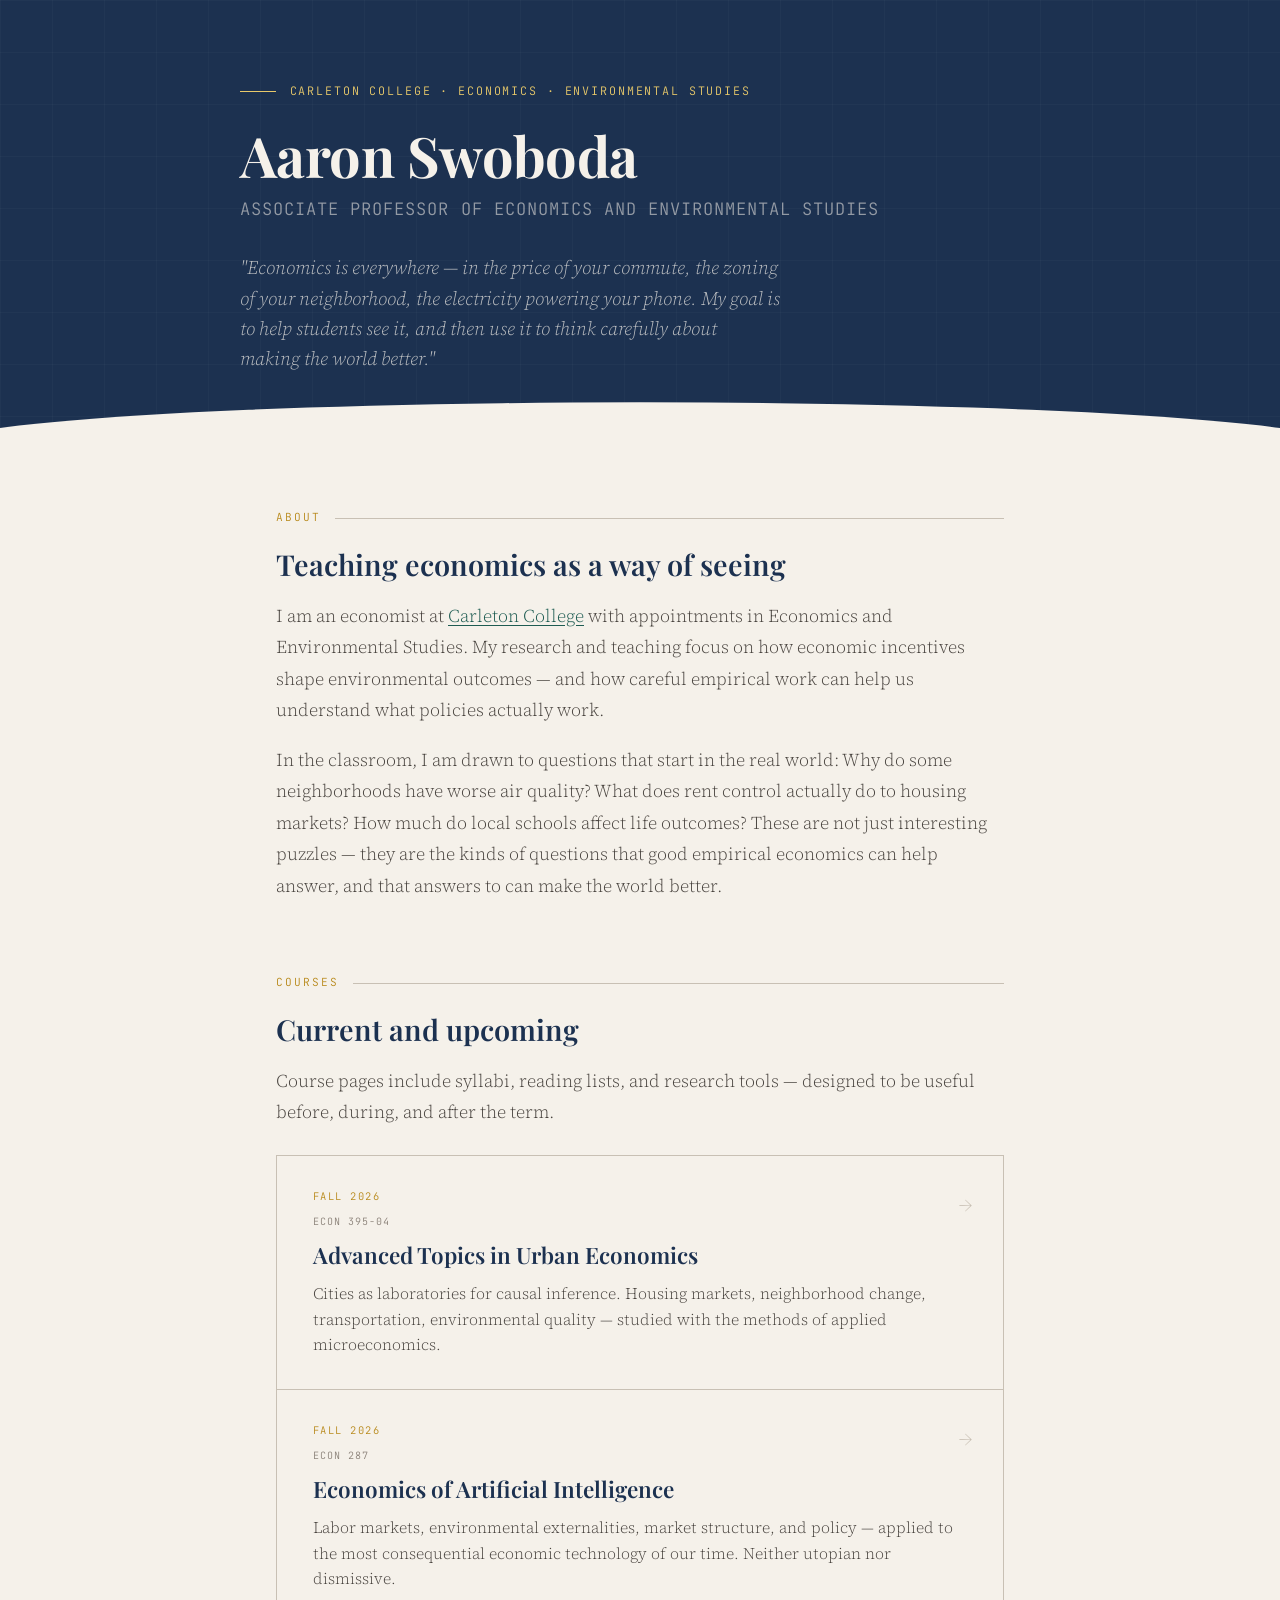
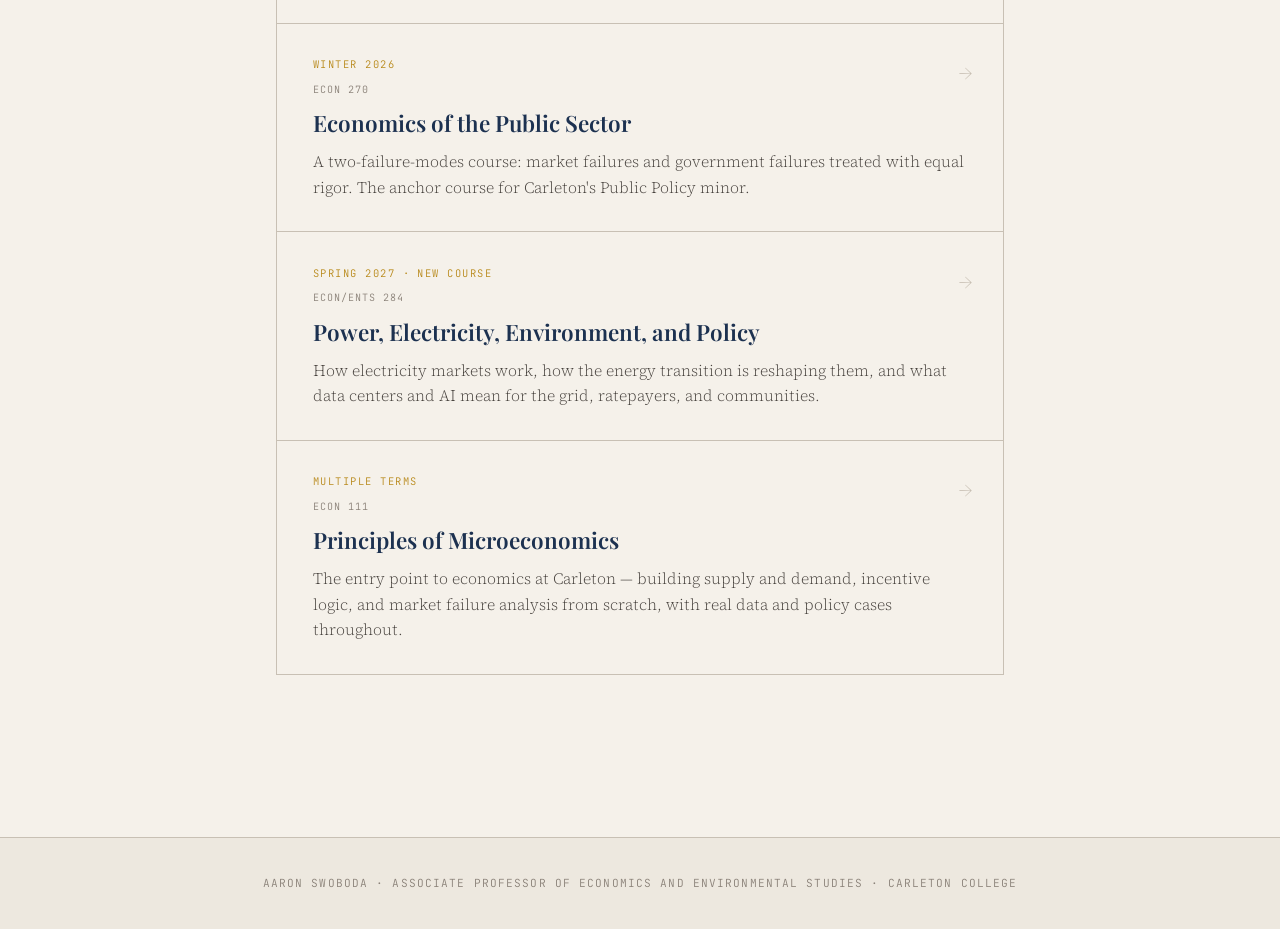
==== commit 671db3d1: "Add full course pages for econ111, econ270, econ284, econ287 Each page uses styles.css and follows t" ====
--- a/index.html
+++ b/index.html
@@ -123,31 +123,31 @@
       </a>
 
       <a class="course-card" href="courses/econ287/">
-        <div class="course-meta">[Term]</div>
+        <div class="course-meta">Fall 2026</div>
         <div class="course-number">ECON 287</div>
-        <div class="course-title">[Course Title]</div>
-        <p class="course-desc">[One-sentence description of the course.]</p>
+        <div class="course-title">Economics of Artificial Intelligence</div>
+        <p class="course-desc">Labor markets, environmental externalities, market structure, and policy — applied to the most consequential economic technology of our time. Neither utopian nor dismissive.</p>
+      </a>
+
+      <a class="course-card" href="courses/econ270/">
+        <div class="course-meta">Winter 2026</div>
+        <div class="course-number">ECON 270</div>
+        <div class="course-title">Economics of the Public Sector</div>
+        <p class="course-desc">A two-failure-modes course: market failures and government failures treated with equal rigor. The anchor course for Carleton's Public Policy minor.</p>
       </a>
 
       <a class="course-card" href="courses/econ284/">
-        <div class="course-meta">[Term]</div>
-        <div class="course-number">ECON 284</div>
-        <div class="course-title">[Course Title]</div>
-        <p class="course-desc">[One-sentence description of the course.]</p>
-      </a>
-
-      <a class="course-card" href="courses/econ270/">
-        <div class="course-meta">[Term]</div>
-        <div class="course-number">ECON 270</div>
-        <div class="course-title">[Course Title]</div>
-        <p class="course-desc">[One-sentence description of the course.]</p>
+        <div class="course-meta">Spring 2027 · New Course</div>
+        <div class="course-number">ECON/ENTS 284</div>
+        <div class="course-title">Power, Electricity, Environment, and Policy</div>
+        <p class="course-desc">How electricity markets work, how the energy transition is reshaping them, and what data centers and AI mean for the grid, ratepayers, and communities.</p>
       </a>
 
       <a class="course-card" href="courses/econ111/">
-        <div class="course-meta">[Term]</div>
+        <div class="course-meta">Multiple Terms</div>
         <div class="course-number">ECON 111</div>
-        <div class="course-title">[Course Title]</div>
-        <p class="course-desc">[One-sentence description of the course.]</p>
+        <div class="course-title">Principles of Microeconomics</div>
+        <p class="course-desc">The entry point to economics at Carleton — building supply and demand, incentive logic, and market failure analysis from scratch, with real data and policy cases throughout.</p>
       </a>
 
     </div>
